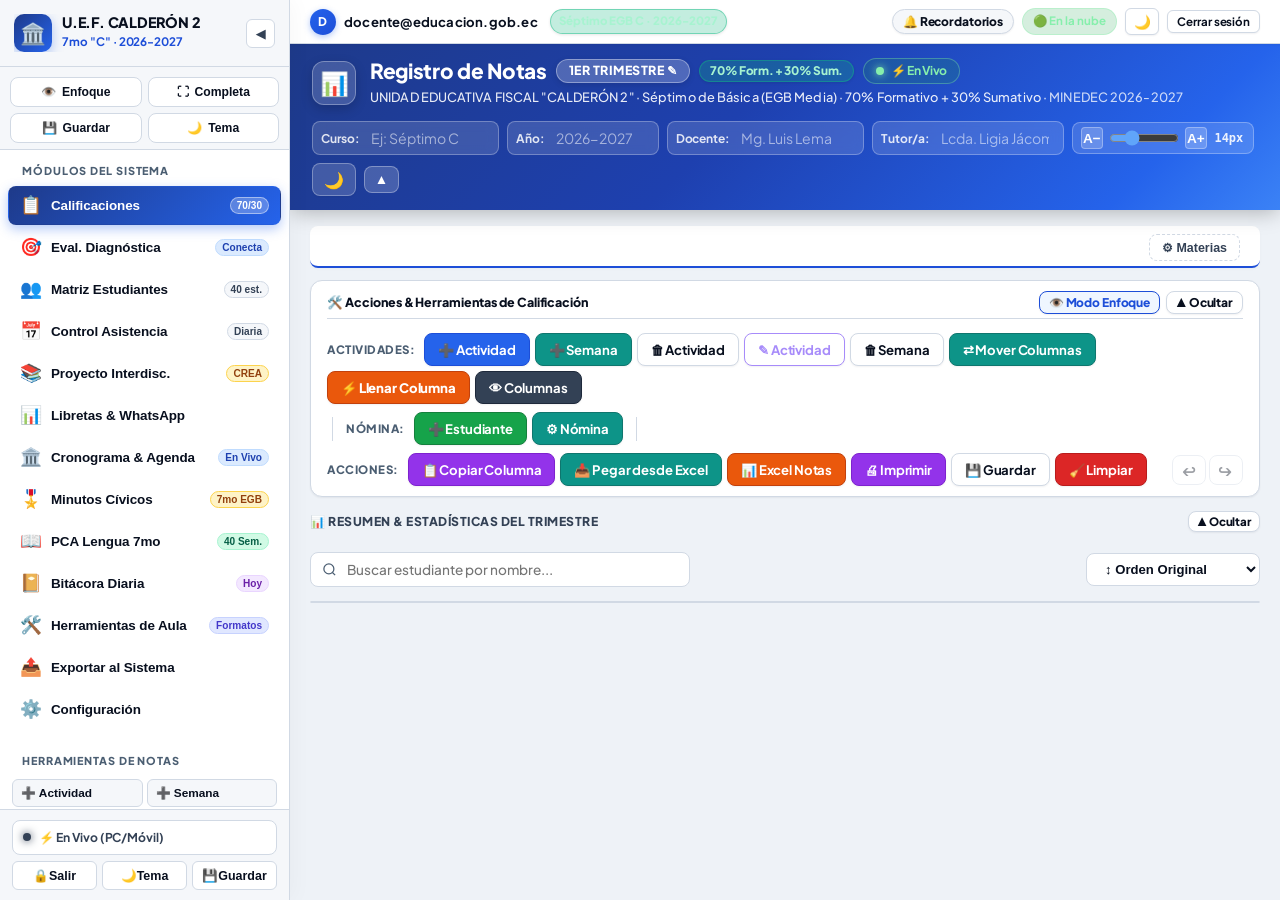
==== index.html @ 74c6267e "PI: copiar y pegar columnas enteras de notas con 1 clic o desde Excel (v131)" ====
<!DOCTYPE html>
<html lang="es">
<head>
<meta charset="UTF-8">
<meta name="viewport" content="width=device-width, initial-scale=1.0, viewport-fit=cover">
<meta name="theme-color" content="#1e3a8a">
<meta name="apple-mobile-web-app-capable" content="yes">
<meta name="apple-mobile-web-app-status-bar-style" content="black-translucent">
<meta name="apple-mobile-web-app-title" content="Notas EGB">
<meta name="mobile-web-app-capable" content="yes">
<link rel="manifest" href="./manifest.json">
<link rel="apple-touch-icon" href="./icon.svg">
<title>Registro de Notas — EGB Media (Séptimo de Básica) · MINEDEC 2026-2027</title>

<!-- Google Fonts: Outfit, Montserrat, Inter, Plus Jakarta Sans & JetBrains Mono para máxima claridad y nitidez -->
<link rel="preconnect" href="https://fonts.googleapis.com">
<link rel="preconnect" href="https://fonts.gstatic.com" crossorigin>
<link href="https://fonts.googleapis.com/css2?family=Inter:wght@400;500;600;700;800;900&family=Montserrat:wght@500;600;700;800;900&family=Outfit:wght@400;500;600;700;800;900&family=Plus+Jakarta+Sans:ital,wght@0,400;0,500;0,600;0,700;0,800;1,400;1,600&display=swap" rel="stylesheet">

<!-- Firebase SDK Compat -->
<script src="https://www.gstatic.com/firebasejs/10.12.0/firebase-app-compat.js"></script>
<script src="https://www.gstatic.com/firebasejs/10.12.0/firebase-auth-compat.js"></script>
<script src="https://www.gstatic.com/firebasejs/10.12.0/firebase-firestore-compat.js"></script>

<!-- SheetJS / XLSX para Importación y Exportación de Archivos Excel (.xlsx) -->
<script src="https://cdn.jsdelivr.net/npm/xlsx@0.18.5/dist/xlsx.full.min.js"></script>

<style>
/* ══════════════════════════════════════════════════════
   DESIGN SYSTEM & CSS VARIABLES (ALTA DEFINICIÓN & CLARIDAD)
   ══════════════════════════════════════════════════════ */
:root {
  --font-main: 'Plus Jakarta Sans', 'Inter', -apple-system, BlinkMacSystemFont, 'Segoe UI', Roboto, sans-serif;
  --font-crono: 'Outfit', 'Montserrat', -apple-system, BlinkMacSystemFont, 'Segoe UI', Roboto, sans-serif;
  --font-mono: 'JetBrains Mono', 'SF Mono', Consolas, Menlo, monospace;
  --fs: 15px;
  --fs-sm: 13px;
  --fs-xs: 11.5px;
  --fs-h1: 1.3rem;

  /* Palette - Light (Ultra Nítido & Alto Contraste) */
  --bg-app: #eef2f7;
  --bg-card: #ffffff;
  --bg-card-subtle: #f5f7fa;
  --bg-header: linear-gradient(135deg, #1e3a8a 0%, #1e40af 45%, #2563eb 85%, #3b82f6 100%);
  --bg-toolbar: #ffffff;
  --border-color: #d1d9e4;
  --border-subtle: #e8edf4;
  --border-focus: #2563eb;
  --text-main: #080f1e;
  --text-muted: #334155;
  --text-light: #4b5e72;
  
  /* Primary & Accents */
  --primary: #1d4ed8;
  --primary-hover: #1e40af;
  --primary-light: #eff6ff;
  --primary-glow: rgba(29, 78, 216, 0.22);

  --success: #15803d;
  --success-bg: #dcfce7;
  --success-border: #86efac;

  --danger: #b91c1c;
  --danger-bg: #fee2e2;
  --danger-border: #fca5a5;

  --warning: #b45309;
  --warning-bg: #fef3c7;
  --warning-border: #fcd34d;

  --info: #0369a1;
  --info-bg: #e0f2fe;

  --purple: #7c3aed;
  --purple-bg: #f3e8ff;

  --shadow-xs: 0 1px 2px 0 rgba(15, 23, 42, 0.06);
  --shadow-sm: 0 1px 3px 0 rgba(15, 23, 42, 0.10), 0 1px 2px -1px rgba(15, 23, 42, 0.07);
  --shadow-md: 0 4px 8px -1px rgba(15, 23, 42, 0.11), 0 2px 4px -2px rgba(15, 23, 42, 0.07);
  --shadow-lg: 0 10px 18px -3px rgba(15, 23, 42, 0.12), 0 4px 6px -4px rgba(15, 23, 42, 0.06);
  --shadow-xl: 0 20px 25px -5px rgba(15, 23, 42, 0.14), 0 8px 10px -6px rgba(15, 23, 42, 0.06);
  
  --radius-xs: 4px;
  --radius-sm: 8px;
  --radius-md: 12px;
  --radius-lg: 16px;
  --radius-full: 9999px;
}

/* ══ MODO OSCURO (PROFUNDO, ELEGANTE & ALTO CONTRASTE) ══ */
body.dark {
  --bg-app: #060b12;
  --bg-card: #0c1525;
  --bg-card-subtle: #111d30;
  --bg-header: linear-gradient(135deg, #050a14 0%, #0a1428 45%, #122048 100%);
  --bg-toolbar: #0c1525;
  --border-color: #1e2d45;
  --border-subtle: #162038;
  --border-focus: #60a5fa;
  --text-main: #f1f5f9;        /* blanco cálido para máximo contraste */
  --text-muted: #b0bfcf;       /* antes #94a3b8 — más claro y legible */
  --text-light: #8097ad;       /* antes #64748b — más visible en dark */

  --primary-light: rgba(37, 99, 235, 0.22);
  --success-bg: rgba(22, 163, 74, 0.22);
  --danger-bg: rgba(220, 38, 38, 0.22);
  --warning-bg: rgba(217, 119, 6, 0.22);
  --info-bg: rgba(2, 132, 199, 0.22);
  --purple-bg: rgba(147, 51, 234, 0.22);
}

/* ══════════════════════════════════════════════════════
   ESTILOS CRONOGRAMA INSTITUCIONAL (LETRAS GRANDES & LEGIBLES)
   ══════════════════════════════════════════════════════ */
.inst-crono-table {
  font-family: var(--font-crono) !important;
  width: 100% !important;
  border-collapse: collapse !important;
  table-layout: fixed !important;
}
.inst-crono-table th {
  font-family: var(--font-crono) !important;
  font-size: 1.05rem !important;
  font-weight: 900 !important;
  letter-spacing: 0.5px !important;
  white-space: nowrap !important;
  overflow: hidden !important;
  text-overflow: ellipsis !important;
}
.inst-crono-table td {
  font-family: var(--font-crono) !important;
  vertical-align: middle !important;
  box-sizing: border-box !important;
}
.crono-td-mes {
  font-family: var(--font-crono) !important;
  font-size: 1.22rem !important;
  font-weight: 900 !important;
  color: #065f46 !important;
  letter-spacing: 0.5px !important;
  white-space: nowrap !important;
}
.crono-td-fecha {
  font-family: var(--font-crono) !important;
  font-size: 1.25rem !important;
  font-weight: 900 !important;
  color: #0f172a !important;
  font-feature-settings: "tnum" 1 !important;
  letter-spacing: 0.2px !important;
  white-space: normal !important;
  line-height: 1.35 !important;
  word-break: normal !important;
}
.crono-td-act {
  font-family: var(--font-crono) !important;
  font-size: 1.15rem !important;
  font-weight: 700 !important;
  line-height: 1.55 !important;
  color: #0f172a !important;
  white-space: normal !important;
  word-wrap: break-word !important;
  overflow-wrap: break-word !important;
  word-break: normal !important;
}
.crono-td-act.act-title {
  font-size: 1.28rem !important;
  font-weight: 900 !important;
  color: #0f172a !important;
  letter-spacing: 0.3px !important;
  line-height: 1.45 !important;
  white-space: normal !important;
}
.crono-td-act.act-today {
  font-size: 1.24rem !important;
  font-weight: 900 !important;
  color: #064e3b !important;
  line-height: 1.5 !important;
  white-space: normal !important;
}
.crono-badge-timing {
  font-family: var(--font-crono) !important;
  font-size: 0.88rem !important;
  font-weight: 900 !important;
  padding: 5px 12px !important;
  letter-spacing: 0.2px !important;
  white-space: normal !important;
  display: inline-flex !important;
  align-items: center !important;
  text-align: center !important;
  line-height: 1.25 !important;
}




/* ══════════════════════════════════════════════════════
   ESTILOS CRONOGRAMA DE MOMENTOS CÍVICOS (CALDERÓN 2)
   ══════════════════════════════════════════════════════ */
.civico-highlight-7mo {
  background: linear-gradient(90deg, rgba(245, 158, 11, 0.12) 0%, rgba(245, 158, 11, 0.02) 100%) !important;
  border-left: 5px solid #d97706 !important;
}
.civico-tag-7mo {
  background: linear-gradient(135deg, #f59e0b, #d97706);
  color: #ffffff !important;
  font-weight: 900;
  font-size: 0.76rem;
  padding: 3px 9px;
  border-radius: 6px;
  display: inline-flex;
  align-items: center;
  gap: 5px;
  box-shadow: 0 2px 5px rgba(217,119,6,0.28);
  letter-spacing: 0.2px;
}
.civico-tag-escuela {
  background: #e0f2fe;
  color: #0369a1 !important;
  font-weight: 800;
  font-size: 0.75rem;
  padding: 3px 8px;
  border-radius: 6px;
  border: 1px solid #bae6fd;
}
.civico-tag-colegio {
  background: #f1f5f9;
  color: #475569 !important;
  font-weight: 700;
  font-size: 0.75rem;
  padding: 3px 8px;
  border-radius: 6px;
  border: 1px solid #e2e8f0;
}
.civico-tag-valor {
  background: #ecfdf5;
  color: #047857 !important;
  font-weight: 800;
  font-size: 0.72rem;
  padding: 2px 8px;
  border-radius: 99px;
  border: 1px solid #a7f3d0;
  display: inline-flex;
  align-items: center;
  gap: 4px;
}
.civico-filter-btn {
  padding: 6px 13px;
  font-size: 0.78rem;
  font-weight: 800;
  border-radius: 8px;
  border: 1.5px solid var(--border-color);
  background: var(--bg-card);
  color: var(--text-main);
  cursor: pointer;
  transition: all 0.15s ease;
  white-space: nowrap;
}
.civico-filter-btn:hover {
  border-color: var(--primary);
  color: var(--primary);
}
.civico-filter-btn.active {
  background: var(--primary) !important;
  color: #ffffff !important;
  border-color: var(--primary) !important;
  box-shadow: 0 2px 6px rgba(37,99,235,0.3);
}
.civico-filter-btn.active-7mo {
  background: linear-gradient(135deg, #f59e0b, #d97706) !important;
  color: #ffffff !important;
  border-color: #d97706 !important;
  box-shadow: 0 2px 6px rgba(217,119,6,0.35);
}
.civico-stat-card {
  background: var(--bg-card);
  border: 1.5px solid var(--border-color);
  border-radius: var(--radius-md);
  padding: 14px 16px;
  box-shadow: var(--shadow-sm);
  display: flex;
  align-items: center;
  gap: 12px;
  transition: transform 0.2s ease, box-shadow 0.2s ease;
}
.civico-stat-card:hover {
  transform: translateY(-2px);
  box-shadow: var(--shadow-md);
}

/* ══════════════════════════════════════════════════════
   GLOBAL RESETS & TIPOGRAFÍA DE ALTA DEFINICIÓN
   ══════════════════════════════════════════════════════ */
* { box-sizing: border-box; margin: 0; padding: 0; }
body {
  font-family: var(--font-main);
  background: var(--bg-app);
  color: var(--text-main);
  font-size: var(--fs);
  line-height: 1.6;
  letter-spacing: -0.003em;
  transition: background-color .25s ease, color .25s ease;
  overflow-x: hidden;
  -webkit-font-smoothing: antialiased;
  -moz-osx-font-smoothing: grayscale;
  text-rendering: optimizeLegibility;
  font-weight: 500;             /* peso base ligeramente más grueso */
}

table {
  font-size: var(--fs) !important;
  font-variant-numeric: tabular-nums;
}
input.gi {
  font-family: var(--font-mono);
  font-size: var(--fs) !important;
  font-variant-numeric: tabular-nums;
  font-weight: 700;
}
th, td {
  font-size: var(--fs) !important;
}
/* ── SCROLLBARS PULIDAS ── */
::-webkit-scrollbar { width: 9px; height: 9px; }
::-webkit-scrollbar-track { background: rgba(0, 0, 0, 0.03); }
::-webkit-scrollbar-thumb { background: #cbd5e1; border-radius: 6px; border: 2px solid transparent; background-clip: content-box; }
::-webkit-scrollbar-thumb:hover { background: #94a3b8; background-clip: content-box; }
body.dark ::-webkit-scrollbar-thumb { background: #334155; background-clip: content-box; }
body.dark ::-webkit-scrollbar-thumb:hover { background: #475569; background-clip: content-box; }

/* ══════════════════════════════════════════════════════
   USER BAR (AUTH & CLOUD SYNC)
   ══════════════════════════════════════════════════════ */
#userBar {
  background: #090d16;
  color: #f8fafc;
  padding: 7px 22px;
  font-size: 0.82rem;
  display: none;
  align-items: center;
  justify-content: space-between;
  border-bottom: 1px solid rgba(255,255,255,0.08);
}
.user-pill { display: inline-flex; align-items: center; gap: 9px; font-weight: 600; letter-spacing: 0.2px; }
.user-avatar-badge {
  width: 24px; height: 24px; border-radius: 50%; background: linear-gradient(135deg, #2563eb, #3b82f6); color: #fff;
  display: flex; align-items: center; justify-content: center; font-weight: 800; font-size: 0.75rem;
  box-shadow: 0 1px 3px rgba(0,0,0,0.3);
}
.sync-badge {
  display: inline-flex; align-items: center; gap: 7px; padding: 4px 12px;
  border-radius: var(--radius-full); font-size: 0.76rem; font-weight: 700;
  background: rgba(255,255,255,0.08); border: 1px solid rgba(255,255,255,0.12);
  transition: all .2s ease; cursor: pointer; user-select: none;
}
.sync-badge:hover { transform: translateY(-1px); filter: brightness(1.1); }
.sync-badge:active { transform: scale(0.96); }
.sync-badge.online { color: #86efac; border-color: rgba(134,239,172,0.35); background: rgba(22,163,74,0.18); }
.sync-badge.offline { color: #fde047; border-color: rgba(253,224,71,0.35); background: rgba(202,138,4,0.18); }
.sync-badge.syncing { color: #93c5fd; border-color: rgba(147,197,253,0.35); background: rgba(37,99,235,0.18); }
.sync-dot {
  width: 8px; height: 8px; border-radius: 50%; background: currentColor;
  display: inline-block; box-shadow: 0 0 8px currentColor;
}
.pulse-sync { animation: pulseSyncGlow 0.8s ease-in-out; }
@keyframes pulseSyncGlow {
  0% { transform: scale(1); box-shadow: 0 0 0 0 rgba(74, 222, 128, 0.7); }
  50% { transform: scale(1.08); box-shadow: 0 0 0 8px rgba(74, 222, 128, 0); }
  100% { transform: scale(1); box-shadow: 0 0 0 0 rgba(74, 222, 128, 0); }
}

/* ══════════════════════════════════════════════════════
   HEADER (BANNER MODERNO & CRISTALINO)
   ══════════════════════════════════════════════════════ */
header {
  background: var(--bg-header);
  color: #ffffff;
  padding: 14px 22px;
  display: flex;
  align-items: center;
  justify-content: space-between;
  flex-wrap: wrap;
  gap: 14px;
  box-shadow: 0 4px 20px -2px rgba(0, 0, 0, 0.28);
  position: relative;
  z-index: 10;
}
.hdr-brand { display: flex; align-items: center; gap: 14px; }
.hdr-logo {
  width: 44px; height: 44px; background: rgba(255, 255, 255, 0.16);
  backdrop-filter: blur(10px); -webkit-backdrop-filter: blur(10px);
  border: 1px solid rgba(255, 255, 255, 0.3);
  border-radius: var(--radius-md); display: flex; align-items: center; justify-content: center;
  font-size: 1.45rem; box-shadow: 0 4px 12px rgba(0,0,0,0.18);
  transition: transform .2s ease;
}
.hdr-logo:hover { transform: scale(1.05); }
.hdr-title-area h1 {
  font-size: var(--fs-h1); font-weight: 800; letter-spacing: -0.015em;
  display: flex; align-items: center; gap: 9px; flex-wrap: wrap; line-height: 1.25;
}
.hdr-period-tag {
  background: rgba(255, 255, 255, 0.22); border: 1px solid rgba(255, 255, 255, 0.35);
  padding: 3px 12px; border-radius: var(--radius-full); font-size: 0.78rem; font-weight: 800;
  text-transform: uppercase; letter-spacing: 0.5px; cursor: pointer; transition: all .15s ease;
  box-shadow: 0 2px 6px rgba(0,0,0,0.12);
}
.hdr-period-tag:hover { background: rgba(255, 255, 255, 0.35); transform: translateY(-1px); box-shadow: 0 4px 10px rgba(0,0,0,0.2); }
.hdr-sub { font-size: 0.8rem; opacity: 0.9; margin-top: 3px; font-weight: 500; letter-spacing: 0.1px; }

.normative-pill {
  background: rgba(16, 185, 129, 0.25); border: 1px solid rgba(16, 185, 129, 0.45);
  color: #a7f3d0; font-size: 0.74rem; font-weight: 800; padding: 3px 10px; border-radius: var(--radius-full);
  display: inline-flex; align-items: center; gap: 5px; box-shadow: 0 1px 3px rgba(0,0,0,0.1);
}

.hi { display: flex; gap: 8px; flex-wrap: wrap; align-items: center; }
.hi-input-group {
  display: flex; background: rgba(255, 255, 255, 0.14);
  border: 1px solid rgba(255, 255, 255, 0.28); border-radius: var(--radius-sm);
  padding: 3px 8px; align-items: center; backdrop-filter: blur(6px); -webkit-backdrop-filter: blur(6px);
  transition: all .2s ease;
}
.hi-input-group:focus-within {
  background: rgba(255, 255, 255, 0.25);
  border-color: rgba(255, 255, 255, 0.7);
  box-shadow: 0 0 0 3px rgba(255, 255, 255, 0.25);
}
.hi-input-group span { font-size: 0.75rem; font-weight: 700; opacity: 0.85; padding-right: 5px; }
.hi input[type="text"] {
  background: transparent; border: none; color: #fff; padding: 4px 6px;
  font-size: 0.88rem; font-weight: 600; outline: none; font-family: var(--font-main);
}
.hi input[type="text"]::placeholder { color: rgba(255, 255, 255, 0.55); font-weight: 400; }
#infoGrado { width: 125px; }
#infoAnio  { width: 100px; }

.badge-saved {
  font-size: 0.78rem; font-weight: 800; color: #86efac; background: rgba(0, 0, 0, 0.3);
  padding: 5px 12px; border-radius: var(--radius-full); display: none; align-items: center;
  gap: 5px; border: 1px solid rgba(134,239,172,0.35); animation: fadeIn .2s ease;
}
.badge-saved.on { display: inline-flex; }

/* ── CONTROLADOR DE TAMAÑO DE LETRA MEJORADO ── */
.font-controller {
  display: flex; align-items: center; gap: 6px; background: rgba(255, 255, 255, 0.14);
  border: 1px solid rgba(255, 255, 255, 0.28); border-radius: var(--radius-sm); padding: 4px 8px;
  backdrop-filter: blur(6px); -webkit-backdrop-filter: blur(6px);
}
.font-zoom-btn {
  background: rgba(255,255,255,0.2); border: 1px solid rgba(255,255,255,0.3);
  color: #fff; border-radius: 4px; width: 22px; height: 22px; font-weight: 800;
  font-size: 0.85rem; cursor: pointer; display: flex; align-items: center; justify-content: center;
  transition: all .15s ease;
}
.font-zoom-btn:hover { background: rgba(255,255,255,0.35); transform: scale(1.1); }
.font-zoom-btn:active { transform: scale(0.95); }

/* ── ESTILOS DE COLAPSO Y EXPANSIÓN DE SECCIONES ── */
header#mainAppHeader {
  transition: all .2s ease;
}
header#mainAppHeader.is-collapsed {
  padding: 6px 16px;
  min-height: unset;
  box-shadow: 0 1px 4px rgba(0,0,0,0.12);
}
header#mainAppHeader.is-collapsed .hdr-sub,
header#mainAppHeader.is-collapsed .hi-input-group,
header#mainAppHeader.is-collapsed .font-controller,
header#mainAppHeader.is-collapsed .badge-saved {
  display: none !important;
}
header#mainAppHeader.is-collapsed .hdr-logo {
  font-size: 1.15rem;
  width: 28px;
  height: 28px;
}
header#mainAppHeader.is-collapsed h1 {
  font-size: 1rem;
  margin: 0;
}

.btn-hdr-toggle {
  background: rgba(255,255,255,0.18);
  border: 1px solid rgba(255,255,255,0.32);
  color: #fff;
  border-radius: var(--radius-sm);
  padding: 5px 10px;
  font-size: 0.85rem;
  font-weight: 800;
  cursor: pointer;
  display: inline-flex;
  align-items: center;
  gap: 4px;
  transition: all .15s ease;
}
.btn-hdr-toggle:hover {
  background: rgba(255,255,255,0.32);
  transform: scale(1.05);
}

.module-toolbar {
  transition: all .2s ease;
}
.module-toolbar.is-collapsed {
  padding: 6px 14px;
  margin-bottom: 8px;
}
.module-toolbar.is-collapsed .module-toolbar-body {
  display: none !important;
}

#statsSection {
  transition: all .2s ease;
}
#statsSection.is-collapsed .stats-grid {
  display: none !important;
}
#statsSection.is-collapsed .stats-collapsed-summary {
  display: flex !important;
}
.stats-collapsed-summary {
  display: none;
  align-items: center;
  justify-content: space-between;
  background: var(--bg-card);
  border: 1px solid var(--border-color);
  border-radius: var(--radius-sm);
  padding: 6px 14px;
  font-size: 0.82rem;
  font-weight: 700;
  color: var(--text-main);
  box-shadow: var(--shadow-xs);
}

/* Semanas colapsadas en la tabla */
th.wh.is-week-collapsed {
  min-width: 76px !important;
  max-width: 92px !important;
  overflow: hidden !important;
  text-overflow: ellipsis !important;
  white-space: nowrap !important;
  padding: 5px 3px !important;
  opacity: 0.96;
}
th.sh.is-week-collapsed {
  min-width: 76px !important;
  max-width: 92px !important;
  overflow: hidden !important;
  padding: 4px 4px !important;
}

/* ══════════════════════════════════════════════════════
   TOOLBAR (BARRA DE HERRAMIENTAS MODERNA & ELEVADA)
   ══════════════════════════════════════════════════════ */
.toolbar {
  background: var(--bg-toolbar); padding: 9px 20px; display: flex; gap: 6px;
  flex-wrap: wrap; align-items: center; border-bottom: 1px solid var(--border-color);
  box-shadow: var(--shadow-sm); position: relative; z-index: 9;
}
.btn {
  padding: 7px 13px; border: 1px solid transparent; border-radius: var(--radius-sm);
  cursor: pointer; font-size: 0.82rem; font-weight: 700; font-family: var(--font-main);
  display: inline-flex; align-items: center; gap: 6px; transition: all .15s cubic-bezier(0.4, 0, 0.2, 1);
  user-select: none; box-shadow: var(--shadow-xs); white-space: nowrap; letter-spacing: -0.01em;
}
.btn:hover { transform: translateY(-1.5px); box-shadow: var(--shadow-md); filter: brightness(1.05); }
.btn:active { transform: translateY(0) scale(0.98); }
.btn:disabled { opacity: 0.4; cursor: not-allowed; transform: none !important; box-shadow: none !important; }

/* Colores de Botones Modernos */
.btn-primary   { background: #2563eb; color: #fff; border-color: #1d4ed8; }
.btn-success   { background: #16a34a; color: #fff; border-color: #15803d; }
.btn-warning   { background: #ea580c; color: #fff; border-color: #c2410c; }
.btn-purple    { background: #9333ea; color: #fff; border-color: #7e22ce; }
.btn-danger    { background: #dc2626; color: #fff; border-color: #b91c1c; }
.btn-teal      { background: #0d9488; color: #fff; border-color: #0f766e; }
.btn-dark      { background: #334155; color: #fff; border-color: #1e293b; }
.btn-outline   { background: var(--bg-card); color: var(--text-main); border-color: var(--border-color); }
.btn-outline:hover { background: var(--bg-card-subtle); border-color: #cbd5e1; }
.btn-magic {
  background: linear-gradient(135deg, #4f46e5 0%, #7c3aed 50%, #db2777 100%);
  color: #fff; font-weight: 800; border: 1px solid rgba(255,255,255,0.25);
  box-shadow: 0 3px 12px rgba(124, 58, 237, 0.4);
}
.btn-magic:hover { box-shadow: 0 5px 16px rgba(124, 58, 237, 0.55); }
.toolbar-sep { width: 1px; height: 24px; background: var(--border-color); margin: 0 5px; }

/* ══════════════════════════════════════════════════════
   PESTAÑAS DE MATERIAS (SUBJECT TABS MODERNAS)
   ══════════════════════════════════════════════════════ */
.tabs-container {
  background: var(--bg-card); padding: 8px 20px 0; display: flex;
  align-items: center; justify-content: space-between; border-bottom: 2px solid var(--primary);
  box-shadow: 0 1px 3px rgba(0,0,0,0.03); gap: 10px;
}
.tabs-scroll { display: flex; gap: 5px; overflow-x: auto; scrollbar-width: none; flex: 1; padding-bottom: 2px; }
.tabs-scroll::-webkit-scrollbar { display: none; }

.tab {
  padding: 9px 16px; cursor: pointer; font-size: 0.86rem; font-weight: 700;
  border-radius: var(--radius-sm) var(--radius-sm) 0 0; white-space: nowrap;
  color: var(--text-muted); border: 1px solid transparent; border-bottom: none;
  background: transparent; transition: all .15s ease; display: flex; align-items: center; gap: 8px;
}
.tab:hover { background: var(--primary-light); color: var(--primary); font-weight: 800; }
.tab.active {
  background: var(--primary); color: #ffffff; border-color: var(--primary);
  box-shadow: 0 -2px 10px rgba(37, 99, 235, 0.28); font-weight: 800;
  text-shadow: 0 1px 2px rgba(0,0,0,0.2);
}
.tab-tag {
  font-size: 0.7rem; padding: 2px 7px; border-radius: var(--radius-full); font-weight: 900;
  letter-spacing: 0.4px; text-transform: uppercase;
}
.tab.active .tab-tag { background: rgba(255,255,255,0.28); color: #fff; }
.tab:not(.active) .tab-tag-qual { background: #fef3c7; color: #92400e; border: 1px solid #f59e0b; font-weight: 900; }
.tab:not(.active) .tab-tag-quant { background: #dbeafe; color: #1e3a8a; border: 1px solid #93c5fd; font-weight: 900; }

.tab-action-btn {
  background: transparent; border: 1px dashed var(--border-color); color: var(--text-muted);
  border-radius: var(--radius-sm); padding: 5px 12px; font-size: 0.78rem; font-weight: 700;
  cursor: pointer; display: inline-flex; align-items: center; gap: 5px; margin-bottom: 5px;
  transition: all .15s ease;
}
.tab-action-btn:hover { border-color: var(--primary); color: var(--primary); background: var(--primary-light); }

/* ══════════════════════════════════════════════════════
   BARRA DE VISTAS (SEGMENTED VIEW BAR)
   ══════════════════════════════════════════════════════ */
.view-bar {
  background: var(--bg-card); padding: 6px 20px; display: flex; gap: 6px;
  border-bottom: 1px solid var(--border-color); align-items: center;
}
.view-btn {
  padding: 8px 18px; border: none; background: transparent; color: var(--text-muted);
  font-weight: 700; font-size: 0.86rem; cursor: pointer; border-radius: var(--radius-sm);
  display: inline-flex; align-items: center; gap: 7px; transition: all .15s ease;
}
.view-btn:hover { background: var(--bg-card-subtle); color: var(--text-main); font-weight: 800; }
.view-btn.active {
  background: var(--primary-light); color: #1e3a8a; font-weight: 900;
  box-shadow: inset 0 0 0 1.5px rgba(29, 78, 216, 0.35);
}

.content {
  padding: 16px 20px;
  width: 100%;
  max-width: 100%;
  min-width: 0;
  box-sizing: border-box;
}

/* ── TARJETAS DE ESTADÍSTICAS (KPI CARDS PULIDAS) ── */
.stats-grid {
  display: grid; grid-template-columns: repeat(auto-fit, minmax(145px, 1fr));
  gap: 12px; margin-bottom: 14px;
}
.stat-card {
  background: var(--bg-card); border: 1px solid var(--border-color);
  border-radius: var(--radius-md); padding: 12px 16px; display: flex; flex-direction: column;
  box-shadow: var(--shadow-sm); transition: transform .15s ease, box-shadow .15s ease;
  position: relative; overflow: hidden;
}
.stat-card:hover { transform: translateY(-2px); box-shadow: var(--shadow-md); }
.stat-card::before { content: ''; position: absolute; top: 0; left: 0; right: 0; height: 3.5px; background: var(--card-accent, #3b82f6); }
.stat-label {
  font-size: 0.77rem; font-weight: 800; color: var(--text-muted); text-transform: uppercase;
  letter-spacing: 0.7px; margin-bottom: 5px; display: flex; align-items: center; justify-content: space-between;
}
.stat-value { font-size: 1.5rem; font-weight: 900; color: var(--text-main); font-family: var(--font-mono); }
.stat-sub { font-size: 0.72rem; color: var(--text-light); margin-top: 3px; font-weight: 600; }
.stat-card-title { font-size: 0.77rem; font-weight: 800; color: var(--text-muted); text-transform: uppercase; letter-spacing: 0.7px; margin-bottom: 5px; }
.stat-card-val   { font-family: var(--font-mono); font-size: 1.45rem; font-weight: 900; color: var(--card-text, var(--text-main)); line-height: 1.15; }
.stat-card-sub   { font-size: 0.76rem; color: var(--text-muted); margin-top: 3px; font-weight: 600; }

/* ── BARRA DE BÚSQUEDA Y FILTROS ── */
.filter-bar {
  display: flex; gap: 10px; margin-bottom: 14px; align-items: center;
  flex-wrap: wrap; justify-content: space-between;
}
.search-wrapper { position: relative; display: flex; align-items: center; flex: 1; max-width: 380px; }
.search-wrapper svg { position: absolute; left: 12px; color: var(--text-light); pointer-events: none; }
.search-input {
  width: 100%; padding: 8px 14px 8px 36px; background: var(--bg-card);
  border: 1px solid var(--border-color); border-radius: var(--radius-sm); font-size: 0.85rem;
  color: var(--text-main); outline: none; font-family: var(--font-main); font-weight: 500;
  transition: all .15s ease;
}
.search-input:focus { border-color: var(--primary); box-shadow: 0 0 0 3px var(--primary-glow); }
.sort-select {
  padding: 7px 14px; background: var(--bg-card); border: 1px solid var(--border-color);
  border-radius: var(--radius-sm); font-size: 0.82rem; font-weight: 600; color: var(--text-main);
  outline: none; cursor: pointer; transition: all .15s ease;
}
.sort-select:focus { border-color: var(--primary); box-shadow: 0 0 0 3px var(--primary-glow); }

/* ══════════════════════════════════════════════════════
   TABLA DE CALIFICACIONES & PONDERACIONES MINISTERILES
   ══════════════════════════════════════════════════════ */
.tw {
  overflow: auto; border-radius: var(--radius-md); box-shadow: var(--shadow-md);
  border: 1px solid var(--border-color); background: var(--bg-card);
  max-height: calc(100vh - 250px); position: relative;
}
table { border-collapse: separate; border-spacing: 0; background: var(--bg-card); font-size: var(--fs); white-space: nowrap; width: 100%; }

/* Cabeceras de Tabla */
th {
  background: #1e3a8a; color: #ffffff; padding: 8px 7px; text-align: center;
  position: sticky; top: 0; z-index: 3; border-right: 1px solid rgba(255,255,255,0.18);
  border-bottom: 1px solid rgba(255,255,255,0.18); user-select: none; font-weight: 800;
  letter-spacing: 0.01em; font-size: 0.88rem;
  text-shadow: 0 1px 2px rgba(0,0,0,0.35);   /* sombra para máxima nitidez */
}
th.wh { position: sticky; top: 0; z-index: 5; cursor: pointer; transition: filter .15s ease; user-select: none; font-size: 0.9rem; }
th.wh:hover { filter: brightness(1.12); }
th.sh { font-size: 0.78rem; cursor: pointer; position: sticky; top: 30px; z-index: 4; font-weight: 700; padding: 5px 6px; user-select: none; }
th.sh:hover { filter: brightness(1.1); }

/* Drag & Drop & Move Columns */
th.sh[draggable="true"], th.wh[draggable="true"] { cursor: grab; }
th.sh[draggable="true"]:active, th.wh[draggable="true"]:active { cursor: grabbing; }
th.col-dragging, th.week-dragging { opacity: 0.45 !important; transform: scale(0.98); }
th.drag-over-left { border-left: 4px solid #60a5fa !important; box-shadow: -3px 0 8px rgba(96, 165, 250, 0.6) !important; }
th.drag-over-right { border-right: 4px solid #60a5fa !important; box-shadow: 3px 0 8px rgba(96, 165, 250, 0.6) !important; }
th.drag-over-week { box-shadow: inset 0 0 0 3px #60a5fa !important; filter: brightness(1.2) !important; }

.col-move-btn {
  background: rgba(0,0,0,0.45); color: #ffffff; border: none; border-radius: 3px;
  padding: 1px 5px; font-size: 0.68rem; font-weight: bold; cursor: pointer;
  display: inline-flex; align-items: center; justify-content: center;
  opacity: 0.8; transition: all .15s ease; line-height: 1;
}
.col-move-btn:hover { opacity: 1; background: #2563eb; transform: scale(1.15); }

.week-move-btn {
  background: rgba(255,255,255,0.25); color: #ffffff; border: none; border-radius: 4px;
  padding: 2px 7px; font-size: 0.78rem; font-weight: 800; cursor: pointer;
  display: inline-flex; align-items: center; justify-content: center;
  transition: all .15s ease; line-height: 1;
}
.week-move-btn:hover { background: rgba(255,255,255,0.45); transform: scale(1.15); }

.col-del-btn {
  position: absolute; top: -2px; right: -2px; background: rgba(0,0,0,0.45); color: #ffffff;
  border: none; border-radius: 50%; width: 16px; height: 16px; font-size: 0.6rem;
  cursor: pointer; display: flex; align-items: center; justify-content: center;
  opacity: 0.7; transition: opacity .15s ease, transform .15s ease, background .15s ease; z-index: 10;
}
.col-del-btn:hover { opacity: 1; transform: scale(1.2); background: #dc2626; }

/* Columnas Fijas a la Izquierda (# y Nombres) */
th.fxl { position: sticky; left: 0; z-index: 6; background: #1e3a8a; }
th.fxn { position: sticky; left: 34px; z-index: 6; background: #1e3a8a; box-shadow: 3px 0 8px rgba(0,0,0,0.18); }

/* Cabeceras de Resumen Ministerial */
th.th-form { background: #0284c7; position: sticky; top: 0; z-index: 4; }
th.th-sum  { background: #7c3aed; position: sticky; top: 0; z-index: 4; }
th.th-trim { background: #059669; position: sticky; top: 0; z-index: 4; }

/* Celdas del Cuerpo */
td {
  border-right: 1px solid var(--border-color); border-bottom: 1px solid var(--border-color);
  padding: 4px 5px; text-align: center; vertical-align: middle; background: var(--bg-card);
  transition: background-color .15s ease;
}
td.ic {
  width: 34px; min-width: 34px; color: var(--text-muted); font-size: 0.82rem; font-weight: 800;
  position: sticky; left: 0; background: var(--bg-card) !important; z-index: 6; border-right: 1px solid var(--border-color);
  font-family: var(--font-mono);
}
td.nc {
  text-align: left; padding-left: 12px; min-width: 180px; font-weight: 700;
  color: var(--text-main); position: sticky; left: 34px; background: var(--bg-card) !important; z-index: 6;
  cursor: pointer; overflow: hidden; text-overflow: ellipsis; box-shadow: 4px 0 8px rgba(0,0,0,0.08);
  font-size: var(--fs); letter-spacing: 0.01em;
}
td.nc:hover { background: var(--primary-light) !important; color: var(--primary); }

/* ══ MATRIZ DE ESTUDIANTES: COLUMNAS FIJAS ULTRA-OPACAS Y SIN TRANSPARENCIAS ══ */
#stMatrixTable th.fxl,
#stMatrixTable td.ic {
  position: sticky !important;
  left: 0 !important;
  width: 36px !important;
  min-width: 36px !important;
  max-width: 36px !important;
  z-index: 8 !important;
  box-sizing: border-box !important;
}

#stMatrixTable th.fxn,
#stMatrixTable td.nc {
  position: sticky !important;
  left: 36px !important;
  z-index: 8 !important;
  box-sizing: border-box !important;
  box-shadow: 4px 0 10px rgba(0, 0, 0, 0.15) !important;
}

/* Encabezados Fijos Superiores de Matriz */
#stMatrixTable th.fxl,
#stMatrixTable th.fxn {
  top: 0 !important;
  z-index: 14 !important;
  background: #1e3a8a !important;
  color: #ffffff !important;
}

/* Celdas de Datos Fijas de Matriz: FONDO 100% SÓLIDO (CERO TRANSPARENCIA) */
#stMatrixTable tbody tr td.ic,
#stMatrixTable tbody tr td.nc {
  background-color: #ffffff !important;
  opacity: 1 !important;
}
#stMatrixTable tbody tr.row-parents-ok td.ic,
#stMatrixTable tbody tr.row-parents-ok td.nc {
  background-color: #ecfdf5 !important; /* Verde menta 100% sólido opaco */
}
#stMatrixTable tbody tr.row-parents-pending td.ic,
#stMatrixTable tbody tr.row-parents-pending td.nc {
  background-color: #fff1f2 !important; /* Rosado claro 100% sólido opaco */
}
#stMatrixTable tbody tr:hover td.ic,
#stMatrixTable tbody tr:hover td.nc {
  background-color: #e0f2fe !important; /* Azul claro 100% sólido opaco */
}

/* Modo oscuro de Matriz */
body.dark #stMatrixTable tbody tr td.ic,
body.dark #stMatrixTable tbody tr td.nc {
  background-color: #0f172a !important;
}
body.dark #stMatrixTable tbody tr.row-parents-ok td.ic,
body.dark #stMatrixTable tbody tr.row-parents-ok td.nc {
  background-color: #064e3b !important;
}
body.dark #stMatrixTable tbody tr.row-parents-pending td.ic,
body.dark #stMatrixTable tbody tr.row-parents-pending td.nc {
  background-color: #450a0a !important;
}

/* Modo de desplazamiento libre global (permite deslizar toda la tabla completa sin columnas pegajosas) */
.free-scroll th.fxl, .free-scroll td.ic,
.free-scroll th.fxn, .free-scroll td.nc,
#stMatrixContainer.free-scroll th.fxl, #stMatrixContainer.free-scroll td.ic,
#stMatrixContainer.free-scroll th.fxn, #stMatrixContainer.free-scroll td.nc {
  position: static !important;
  box-shadow: none !important;
  left: auto !important;
}

/* Botones Flotantes de Navegación Lateral */
.matrix-float-nav {
  position: absolute;
  top: 45%;
  transform: translateY(-50%);
  z-index: 12;
  width: 44px;
  height: 64px;
  background: #2563eb;
  color: #ffffff;
  border: 2px solid #ffffff;
  border-radius: 10px;
  font-size: 1.4rem;
  font-weight: 900;
  display: flex;
  align-items: center;
  justify-content: center;
  cursor: pointer;
  box-shadow: 0 4px 16px rgba(0,0,0,0.35);
  transition: all .2s ease;
  opacity: 0.88;
}
.matrix-float-nav:hover {
  opacity: 1;
  background: #1d4ed8;
  transform: translateY(-50%) scale(1.12);
  box-shadow: 0 6px 20px rgba(37,99,235,0.55);
}
.matrix-float-left {
  left: 6px;
}
.matrix-float-right {
  right: 6px;
}
body.dark .matrix-float-nav {
  border-color: #38bdf8;
}

/* Scrollbar Gruesa y Visible para Tablas */
.tw::-webkit-scrollbar {
  width: 14px;
  height: 14px;
}
.tw::-webkit-scrollbar-track {
  background: var(--bg-card-subtle);
  border-top: 1.5px solid var(--border-color);
  border-radius: 0 0 var(--radius-md) var(--radius-md);
}
.tw::-webkit-scrollbar-thumb {
  background: #3b82f6;
  border-radius: 8px;
  border: 2.5px solid var(--bg-card);
}
.tw::-webkit-scrollbar-thumb:hover {
  background: #1d4ed8;
}

/* Celdas de Resultados Ministeriales */
td.td-form { background: #e8f5fe !important; font-family: var(--font-mono); font-weight: 800; color: #0369a1; font-size: 0.9rem; }
td.td-sum  { background: #f5eeff !important; font-family: var(--font-mono); font-weight: 800; color: #6d28d9; font-size: 0.9rem; }
td.td-trim { background: #e8faf0 !important; font-family: var(--font-mono); font-weight: 900; color: #15803d; font-size: 0.95rem; letter-spacing: 0.01em; }
td.td-trim.glo { color: #b91c1c !important; background: #fce8e8 !important; }
body.dark td.td-form { background: rgba(3, 105, 161, 0.22) !important; color: #7dd3fc; }
body.dark td.td-sum  { background: rgba(109, 40, 217, 0.22) !important; color: #c084fc; }
body.dark td.td-trim { background: rgba(21, 128, 61, 0.22) !important; color: #4ade80; }
body.dark td.td-trim.glo { background: rgba(185, 28, 28, 0.22) !important; color: #f87171; }

/* Refuerzo Pedagógico */
td.td-rf { background: #ecfdf5 !important; border: 1.5px solid #22c55e !important; position: relative; }
td.td-rf input.gi { color: #15803d !important; font-weight: 900; }
td.td-rf::before { content: '📚'; position: absolute; top: 0; left: 1px; font-size: 0.55rem; }
th.th-rf { background: #15803d !important; font-size: 0.74rem; }

/* ══════════════════════════════════════════════════════
   MÓDULO DE ASISTENCIA (NOMBRES Y APELLIDOS COMPLETOS)
   ══════════════════════════════════════════════════════ */
.att-panel { padding: 18px 22px; }
.att-grid {
  display: grid;
  grid-template-columns: repeat(auto-fill, minmax(360px, 1fr));
  gap: 12px;
  margin-top: 14px;
}
.att-row {
  display: flex;
  align-items: center;
  justify-content: space-between;
  gap: 12px;
  background: var(--bg-card);
  border: 1px solid var(--border-color);
  border-radius: var(--radius-md);
  padding: 10px 14px;
  box-shadow: var(--shadow-xs);
  transition: all .15s ease;
}
.att-row:hover {
  transform: translateY(-1px);
  box-shadow: var(--shadow-md);
}
.att-student-info {
  display: flex;
  align-items: center;
  gap: 10px;
  flex: 1;
  min-width: 0;
}
.att-num {
  font-family: var(--font-mono);
  font-size: 0.8rem;
  font-weight: 800;
  color: var(--text-light);
  background: var(--bg-card-subtle);
  border: 1px solid var(--border-color);
  border-radius: 6px;
  width: 28px;
  height: 28px;
  display: flex;
  align-items: center;
  justify-content: center;
  flex-shrink: 0;
}
.att-name {
  font-weight: 800;
  font-size: 0.97rem;
  color: var(--text-main);
  line-height: 1.4;
  word-break: break-word;
  white-space: normal;
  letter-spacing: 0.01em;
}
.att-btn-group {
  display: flex;
  gap: 4px;
  flex-shrink: 0;
  background: var(--bg-card-subtle);
  padding: 3px;
  border-radius: var(--radius-sm);
  border: 1px solid var(--border-color);
}
.att-btn {
  padding: 6px 10px;
  border-radius: 6px;
  border: 1.5px solid transparent;
  font-weight: 800;
  font-size: 0.82rem;
  cursor: pointer;
  transition: all .12s ease;
  user-select: none;
  min-width: 32px;
  display: inline-flex;
  align-items: center;
  justify-content: center;
}
.att-btn.P { background: transparent; color: #16a34a; }
.att-btn.P.active { background: #dcfce7; color: #15803d; border-color: #86efac; box-shadow: 0 1px 3px rgba(22,163,74,0.3); font-weight: 900; }
.att-btn.F { background: transparent; color: #dc2626; }
.att-btn.F.active { background: #fee2e2; color: #b91c1c; border-color: #fca5a5; box-shadow: 0 1px 3px rgba(220,38,38,0.3); font-weight: 900; }
.att-btn.T { background: transparent; color: #d97706; }
.att-btn.T.active { background: #fef3c7; color: #b45309; border-color: #fcd34d; box-shadow: 0 1px 3px rgba(217,119,6,0.3); font-weight: 900; }
.att-btn.J { background: transparent; color: #2563eb; }
.att-btn.J.active { background: #eff6ff; color: #1d4ed8; border-color: #93c5fd; box-shadow: 0 1px 3px rgba(37,99,235,0.3); font-weight: 900; }

.att-absence-bar {
  background: var(--bg-card-subtle); border: 1px solid var(--border-color);
  border-radius: var(--radius-md); padding: 12px 16px; margin-bottom: 14px;
  display: flex; flex-direction: column; gap: 8px; box-shadow: var(--shadow-xs);
  transition: all .2s ease;
}
.abs-filter-btn {
  background: transparent; border: none; padding: 3px 11px; border-radius: 14px;
  font-size: 0.75rem; font-weight: 700; color: var(--text-muted); cursor: pointer;
  transition: all .12s ease; font-family: var(--font-main);
}
.abs-filter-btn:hover { color: var(--primary); background: var(--primary-light); }
.abs-filter-btn.active {
  background: var(--primary); color: #ffffff; font-weight: 800;
  box-shadow: 0 1px 3px rgba(37,99,235,0.3);
}
.att-absence-badge {
  font-size: 0.78rem; font-weight: 800; padding: 4px 12px; border-radius: 20px;
  background: var(--bg-card); color: var(--text-main); border: 1px solid var(--border-color);
  box-shadow: var(--shadow-xs); display: inline-flex; align-items: center; gap: 4px;
}
.att-absence-badge.warn { background: #fee2e2; color: #991b1b; border-color: #fca5a5; }
.att-absence-badge.justified { background: #eff6ff; color: #1e40af; border-color: #93c5fd; }
.att-absence-badge.tardy { background: #fef3c7; color: #92400e; border-color: #fde047; }

/* ══ REPORTE DE ASISTENCIA (SEMANAS / MESES / TRIMESTRE) ══ */
.att-report-wrap { overflow: auto; border-radius: var(--radius-md); border: 1px solid var(--border-color); box-shadow: var(--shadow-md); background: var(--bg-card); }
.att-report-table { border-collapse: collapse; white-space: nowrap; width: 100%; font-size: 0.78rem; }
.att-report-table th { background: #1e3a8a; color: #fff; padding: 5px 7px; font-weight: 800; text-align: center; border: 1px solid rgba(255,255,255,0.15); position: sticky; top:0; z-index:3; font-size:0.72rem; }
.att-report-table th.ar-name { min-width: 160px; text-align: left; position: sticky; left:0; z-index:4; background:#1e3a8a; }
.att-report-table td { padding: 4px 5px; text-align: center; border: 1px solid #e2e8f0; font-weight: 700; font-size: 0.74rem; }
.att-report-table td.ar-name { text-align: left; padding-left: 10px; font-weight: 700; position: sticky; left:0; background:var(--bg-card); z-index:2; border-right:2px solid #cbd5e1; }
.att-report-table td.ar-num  { color: var(--text-muted); font-size:0.7rem; width:30px; }
.ar-P  { background: #bbf7d0 !important; color: #14532d !important; }
.ar-F  { background: #fecaca !important; color: #7f1d1d !important; }
.ar-T  { background: #fef08a !important; color: #713f12 !important; }
.ar-J  { background: #bfdbfe !important; color: #1e3a8a !important; }
.ar-NC { background: #e2e8f0 !important; color: #475569 !important; font-style: italic; font-size: 0.65rem; }
.ar-WE { background: #f1f5f9 !important; color: #94a3b8 !important; }
.ar-sum-P  { background: #16a34a !important; color: #fff !important; font-weight: 900; }
.ar-sum-F  { background: #dc2626 !important; color: #fff !important; font-weight: 900; }
.ar-sum-T  { background: #d97706 !important; color: #fff !important; font-weight: 900; }
.ar-sum-J  { background: #2563eb !important; color: #fff !important; font-weight: 900; }
.ar-sum-pct-ok  { background: #15803d !important; color: #fff !important; font-weight: 900; }
.ar-sum-pct-bad { background: #b91c1c !important; color: #fff !important; font-weight: 900; }
.ar-noclass-col th { background: #94a3b8 !important; }
.ar-legend { display: flex; gap: 10px; flex-wrap: wrap; margin: 10px 0; align-items: center; }
.ar-legend-item { display: flex; align-items: center; gap: 5px; font-size: 0.78rem; font-weight: 700; }
.ar-legend-dot { width: 16px; height: 16px; border-radius: 4px; flex-shrink: 0; }

/* ── Botones del Reporte ── */
.att-report-btn { display: inline-flex; align-items: center; gap: 5px; padding: 6px 14px; border-radius: var(--radius-sm); font-weight: 800; font-size: 0.8rem; cursor: pointer; border: 2px solid transparent; transition: all .15s ease; }
.att-report-btn.week  { background:#eff6ff; color:#1d4ed8; border-color:#93c5fd; }
.att-report-btn.month { background:#f0fdf4; color:#15803d; border-color:#86efac; }
.att-report-btn.trim  { background:#fdf4ff; color:#7e22ce; border-color:#d8b4fe; }
.att-report-btn:hover { filter: brightness(0.94); transform: translateY(-1px); }

/* Días sin clase — indicador en el selector de fecha */
.noclass-badge { display:inline-flex; align-items:center; gap:5px; background:#fef3c7; color:#92400e; border:1px solid #fde047; border-radius:20px; padding:3px 10px; font-size:0.74rem; font-weight:800; }

/* ── ESTILOS DE IMPRESIÓN CON COLORES & ORIENTACIÓN HORIZONTAL ── */
@page {
  size: landscape;
  margin: 8mm 6mm;
}

@media print {
  * { -webkit-print-color-adjust: exact !important; print-color-adjust: exact !important; color-adjust: exact !important; }
  body.printing-att-report > *:not(#attReportPrint) { display: none !important; }
  body.printing-att-report #attReportPrint { display: block !important; width: 100% !important; }
  .ar-P  { background: #bbf7d0 !important; color: #14532d !important; -webkit-print-color-adjust: exact; }
  .ar-F  { background: #fecaca !important; color: #7f1d1d !important; -webkit-print-color-adjust: exact; }
  .ar-T  { background: #fef08a !important; color: #713f12 !important; -webkit-print-color-adjust: exact; }
  .ar-J  { background: #bfdbfe !important; color: #1e3a8a !important; -webkit-print-color-adjust: exact; }
  .ar-NC { background: #e2e8f0 !important; color: #475569 !important; -webkit-print-color-adjust: exact; }
  .ar-sum-P  { background: #16a34a !important; color:#fff !important; -webkit-print-color-adjust: exact; }
  .ar-sum-F  { background: #dc2626 !important; color:#fff !important; -webkit-print-color-adjust: exact; }
  .ar-sum-T  { background: #d97706 !important; color:#fff !important; -webkit-print-color-adjust: exact; }
  .ar-sum-J  { background: #2563eb !important; color:#fff !important; -webkit-print-color-adjust: exact; }
  .ar-sum-pct-ok  { background: #15803d !important; color:#fff !important; -webkit-print-color-adjust: exact; }
  .ar-sum-pct-bad { background: #b91c1c !important; color:#fff !important; -webkit-print-color-adjust: exact; }
  .att-report-table th { background: #1e3a8a !important; color:#fff !important; -webkit-print-color-adjust: exact; }
  .att-report-table th.ar-name { background: #1e3a8a !important; -webkit-print-color-adjust: exact; }
  .print-page {
    page-break-after: always !important;
    break-after: page !important;
    display: block !important;
    margin-bottom: 0 !important;
    padding-bottom: 10px !important;
  }
  .print-page:last-child {
    page-break-after: auto !important;
    break-after: auto !important;
  }
}
#attReportPrint { display: none; }

/* Promedios Semanales */
td.prom-wk {
  font-weight: 800; font-family: var(--font-mono); font-size: var(--fs);
  color: #0f766e; border-left: 2px solid rgba(0,0,0,0.1) !important;
}
body.dark td.prom-wk { color: #2dd4bf; }
td.prom-wk.glo { color: #dc2626 !important; }
td.prom-wk.ghi { color: #16a34a !important; }

tr:nth-child(even) td { background: var(--bg-card-subtle); }
tr:nth-child(even) td.ic, tr:nth-child(even) td.nc { background: var(--bg-card-subtle); }
tr:hover td { background: #f1f5f9 !important; }
body.dark tr:hover td { background: #1e293b !important; }

tr.active-work-row td { background: #e0f2fe !important; }
body.dark tr.active-work-row td { background: #1e3a8a !important; }
tr.active-work-row td.ic, tr.active-work-row td.nc { background: #bae6fd !important; color: #0369a1 !important; font-weight: 800; }
body.dark tr.active-work-row td.ic, body.dark tr.active-work-row td.nc { background: #172554 !important; color: #93c5fd !important; }
tr.hidden-row { display: none !important; }

/* ── INPUTS DE NOTAS & BOTONES CUALITATIVOS ── */
input.gi {
  width: 100%; border: none; background: transparent; text-align: center;
  font-size: var(--fs); font-weight: 700; padding: 3px 2px; outline: none;
  color: var(--text-main); min-width: 32px; border-radius: var(--radius-xs);
  transition: all .12s ease;
}
input.gi:focus {
  background: #ffffff;
  box-shadow: 0 0 0 2.5px var(--primary);
  color: #080f1e;
  border-radius: 4px;
  font-weight: 800;
}
body.dark input.gi:focus { background: #0a1628; color: #f1f5f9; box-shadow: 0 0 0 2.5px #60a5fa; }
.glo { color: #b91c1c !important; font-weight: 900; }
.ghi { color: #15803d !important; font-weight: 800; }

/* Badges Cualitativos — mayor contraste de color */
.badge-qual {
  padding: 4px 9px; border-radius: 6px; font-weight: 900; font-size: 0.84rem;
  display: inline-block; cursor: pointer; transition: transform .12s, box-shadow .12s;
  letter-spacing: 0.4px;
}
.badge-qual:hover { transform: scale(1.08); box-shadow: var(--shadow-sm); }
.qual-A  { background: #bbf7d0; color: #14532d; border: 1px solid #4ade80; }   /* verde más intenso */
.qual-EP { background: #fef08a; color: #713f12; border: 1px solid #eab308; }   /* amarillo más contrastado */
.qual-I  { background: #fed7aa; color: #7c2d12; border: 1px solid #f97316; }   /* naranja más intenso */
.qual-NE { background: #e2e8f0; color: #1e293b; border: 1px solid #94a3b8; }   /* gris con texto oscuro */

/* Estados Especiales Cuantitativos */
td.cell-low { background: #fef2f2 !important; border: 1.5px solid #ef4444 !important; position: relative; }
td.cell-low input.gi { color: #dc2626 !important; font-weight: 900; }
td.cell-low::after { content: '✗'; position: absolute; top: 1px; right: 2px; font-size: 0.6rem; color: #ef4444; font-weight: 900; }

td.cell-rec { background: #f0fdf4 !important; border: 1.5px solid #22c55e !important; position: relative; animation: recPulse .6s ease; }
td.cell-rec input.gi { color: #15803d !important; font-weight: 900; }
td.cell-rec::after { content: '✓'; position: absolute; top: 1px; right: 2px; font-size: 0.6rem; color: #16a34a; font-weight: 900; }

td.cell-absent { background: #fff7ed !important; border: 1.5px solid #f97316 !important; position: relative; }
td.cell-absent input.gi { color: #c2410c !important; font-weight: 900; }
td.cell-absent::after { content: 'F'; position: absolute; top: 1px; right: 2px; font-size: 0.58rem; color: #ea580c; font-weight: 900; }

td.cell-np { background: #fdf2f8 !important; border: 1.5px solid #ec4899 !important; position: relative; }
td.cell-np input.gi { color: #be185d !important; font-weight: 900; }
td.cell-np::after { content: 'NP'; position: absolute; top: 1px; right: 2px; font-size: 0.55rem; color: #db2777; font-weight: 900; }

td.cell-ex { background: #eff6ff !important; border: 1.5px solid #3b82f6 !important; position: relative; }
td.cell-ex input.gi { color: #1d4ed8 !important; font-weight: 900; }
td.cell-ex::after { content: 'EX'; position: absolute; top: 1px; right: 2px; font-size: 0.55rem; color: #2563eb; font-weight: 900; }

td.cell-delay { background: #faf5ff !important; border: 1.5px solid #a855f7 !important; position: relative; }
td.cell-delay input.gi { color: #7e22ce !important; font-weight: 900; }
td.cell-delay::after { content: 'P'; position: absolute; top: 1px; right: 2px; font-size: 0.58rem; color: #9333ea; font-weight: 900; }

@keyframes recPulse {
  0% { box-shadow: 0 0 0 0 rgba(34, 197, 94, 0.7); }
  70% { box-shadow: 0 0 0 8px rgba(34, 197, 94, 0); }
  100% { box-shadow: 0 0 0 0 rgba(34, 197, 94, 0); }
}

/* Redimensionador de Columnas */
.col-resizer {
  position: absolute; right: 0; top: 0; bottom: 0; width: 10px; cursor: col-resize;
  z-index: 20; display: flex; align-items: center; justify-content: center; user-select: none;
}
.col-resizer::after {
  content: ''; display: block; width: 2px; height: 60%; background: rgba(255,255,255,0.4); border-radius: 2px;
  transition: all .15s ease;
}
.col-resizer:hover::after, .col-resizer.dragging::after {
  background: #60a5fa; width: 4px; height: 95%; box-shadow: 0 0 8px rgba(96, 165, 250, 0.9);
}

.bt { border: none; border-radius: var(--radius-xs); padding: 3px 7px; font-size: 0.76rem; font-weight: 800; cursor: pointer; margin: 0 1px; transition: transform .12s; }
.bt:hover { transform: scale(1.15); }
.bte { background: var(--info-bg); color: var(--info); }
.btd { background: var(--danger-bg); color: var(--danger); }

/* ══════════════════════════════════════════════════════
   MODALES, TOASTS & CONTEXT MENU
   ══════════════════════════════════════════════════════ */
.mo {
  display: none; position: fixed; inset: 0; background: rgba(15, 23, 42, 0.7);
  backdrop-filter: blur(8px); -webkit-backdrop-filter: blur(8px);
  z-index: 9999; align-items: center; justify-content: center; padding: 18px;
}
.mo.open { display: flex; }

body.dark .md { background: #0c1525 !important; background-color: #0c1525 !important; }

.md {
  background: #ffffff !important;
  background-color: #ffffff !important;
  opacity: 1 !important;
  border: 1px solid var(--border-color);
  border-radius: var(--radius-lg);
  padding: 26px; min-width: 340px; max-width: 540px; width: 95%; box-shadow: var(--shadow-xl);
  max-height: 90vh; overflow-y: auto; animation: slideUp .2s cubic-bezier(0.16, 1, 0.3, 1);
}
@keyframes slideUp { from { transform: translateY(24px) scale(0.98); opacity: 0; } to { transform: translateY(0) scale(1); opacity: 1; } }
@keyframes fadeIn { from { opacity: 0; } to { opacity: 1; } }
.md h3 { color: var(--text-main); font-size: 1.2rem; font-weight: 800; margin-bottom: 18px; border-bottom: 1px solid var(--border-color); padding-bottom: 12px; letter-spacing: -0.01em; }
.md label { font-size: 0.84rem; font-weight: 700; color: var(--text-muted); display: block; margin-bottom: 5px; }
.md input, .md select, .md textarea {
  width: 100%; padding: 9px 14px; border: 1px solid var(--border-color); border-radius: var(--radius-sm);
  font-size: 0.88rem; background: var(--bg-card); color: var(--text-main); margin-bottom: 14px; outline: none; font-family: var(--font-main);
  transition: all .15s ease;
}
.md input:focus, .md select:focus, .md textarea:focus { border-color: var(--primary); box-shadow: 0 0 0 3px var(--primary-glow); }
.ma { display: flex; gap: 10px; justify-content: flex-end; margin-top: 16px; border-top: 1px solid var(--border-color); padding-top: 14px; }
.tip { font-size: 0.76rem; color: var(--text-light); margin-top: -10px; margin-bottom: 12px; line-height: 1.4; }

.wizard-steps { display: flex; gap: 6px; margin-bottom: 20px; background: var(--bg-card-subtle); padding: 5px; border-radius: var(--radius-md); border: 1px solid var(--border-color); }
.wizard-step { flex: 1; text-align: center; padding: 7px 5px; font-size: 0.78rem; font-weight: 800; color: var(--text-muted); border-radius: var(--radius-sm); transition: all .15s ease; }
.wizard-step.active { background: var(--primary); color: #fff; box-shadow: var(--shadow-sm); }
.wizard-step.done { background: var(--success-bg); color: var(--success); }

#ctxMenu { position: fixed; z-index: 99999; background: var(--bg-card); border-radius: var(--radius-md); box-shadow: var(--shadow-xl); min-width: 230px; padding: 7px 0; display: none; border: 1px solid var(--border-color); animation: fadeIn .12s ease; }
.ctx-item { display: flex; align-items: center; gap: 10px; padding: 9px 16px; cursor: pointer; font-size: 0.84rem; font-weight: 600; color: var(--text-main); transition: background-color .1s; }
.ctx-item:hover { background: var(--bg-card-subtle); color: var(--primary); }
.ctx-item .ctx-dot { width: 13px; height: 13px; border-radius: 3px; flex-shrink: 0; }
.ctx-sep { height: 1px; background: var(--border-color); margin: 5px 0; }

#toast {
  position: fixed; bottom: 26px; right: 26px; background: #090d16; color: #fff;
  padding: 12px 20px; border-radius: var(--radius-md); font-size: 0.88rem; font-weight: 700;
  z-index: 99999; display: none; box-shadow: var(--shadow-xl); border: 1px solid rgba(255,255,255,0.18);
  animation: slideUp .2s ease;
}
#toast.show { display: flex; align-items: center; gap: 10px; }

/* ── TOOLTIPS MODERNOS ── */
[data-tip] { position: relative; }
[data-tip]::before {
  content: attr(data-tip); position: absolute; bottom: calc(100% + 8px); left: 50%;
  transform: translateX(-50%) translateY(4px); background: #090d16; color: #fff; font-size: 0.74rem;
  font-weight: 600; padding: 6px 11px; border-radius: 7px; pointer-events: none; opacity: 0;
  transition: opacity .15s ease, transform .15s ease; z-index: 99998; max-width: 240px; text-align: center;
  box-shadow: var(--shadow-lg); line-height: 1.35;
}
[data-tip]::after {
  content: ''; position: absolute; bottom: calc(100% + 2px); left: 50%; transform: translateX(-50%);
  border: 6px solid transparent; border-top-color: #090d16; pointer-events: none; opacity: 0; z-index: 99998;
}
[data-tip]:hover::before, [data-tip]:hover::after { opacity: 1; transform: translateX(-50%) translateY(0); }
.tip-down[data-tip]::before { top: calc(100% + 8px); bottom: auto; transform: translateX(-50%) translateY(-4px); }
.tip-down[data-tip]::after  { top: calc(100% + 2px); bottom: auto; border-top-color: transparent; border-bottom-color: #090d16; }
.tip-down[data-tip]:hover::before { transform: translateX(-50%) translateY(0); }

/* ── REPORTES & EXPORTACIÓN ── */
#reportPanel, #exportPanel { display: none; padding: 18px 22px; }
.rp-card { background: var(--bg-card); border: 1px solid var(--border-color); border-radius: var(--radius-md); box-shadow: var(--shadow-sm); padding: 22px; margin-bottom: 16px; }
.rp-name { font-size: 1.2rem; font-weight: 800; color: var(--text-main); margin-bottom: 3px; letter-spacing: -0.01em; }
.rp-sub  { font-size: 0.82rem; color: var(--text-muted); margin-bottom: 16px; font-weight: 500; }
.rp-summary { display: flex; gap: 10px; flex-wrap: wrap; margin-bottom: 16px; }
.rp-stat { background: var(--bg-card-subtle); border: 1px solid var(--border-color); border-radius: var(--radius-sm); padding: 10px 14px; text-align: center; min-width: 90px; }
.rp-stat-v { font-family: var(--font-mono); font-size: 1.25rem; font-weight: 900; color: var(--primary); }
.rp-stat-l { font-size: 0.72rem; color: var(--text-muted); text-transform: uppercase; font-weight: 800; letter-spacing: 0.5px; }
.rp-all { display: flex; flex-direction: column; gap: 8px; }
.rp-row { display: flex; align-items: center; gap: 12px; padding: 10px 14px; background: var(--bg-card); border: 1px solid var(--border-color); border-radius: var(--radius-sm); cursor: pointer; transition: all .15s ease; }
.rp-row:hover { background: var(--bg-card-subtle); transform: translateX(4px); }
.rp-row-name { flex: 1; font-weight: 700; color: var(--text-main); font-size: 0.9rem; }

/* ══════════════════════════════════════════════════════
   MOBILE NAV BAR (BOTTOM NAVIGATION — APP NATIVA)
   ══════════════════════════════════════════════════════ */
#mobileNav {
  display: none;
  position: fixed;
  bottom: 0;
  left: 0;
  right: 0;
  background: var(--bg-toolbar);
  border-top: 1px solid var(--border-color);
  box-shadow: 0 -4px 20px rgba(0,0,0,0.12);
  z-index: 1000;
  padding: 6px 4px;
  padding-bottom: calc(6px + env(safe-area-inset-bottom, 0px));
  backdrop-filter: blur(10px);
  -webkit-backdrop-filter: blur(10px);
  grid-template-columns: repeat(5, 1fr);
  gap: 0;
}
.mob-nav-btn {
  display: flex;
  flex-direction: column;
  align-items: center;
  justify-content: center;
  gap: 2px;
  padding: 4px 2px;
  background: transparent;
  border: none;
  cursor: pointer;
  border-radius: 8px;
  transition: all .15s ease;
  color: var(--text-muted);
  font-family: var(--font-main);
  -webkit-tap-highlight-color: transparent;
}
.mob-nav-btn:active { transform: scale(0.93); }
.mob-nav-btn.active { color: var(--primary); }
.mob-nav-icon {
  font-size: 1.35rem;
  line-height: 1;
  transition: transform .15s ease;
}
.mob-nav-btn.active .mob-nav-icon { transform: scale(1.15); }
.mob-nav-label {
  font-size: 0.62rem;
  font-weight: 700;
  letter-spacing: 0.01em;
  white-space: nowrap;
}
.mob-nav-btn.active .mob-nav-label { color: var(--primary); font-weight: 900; }

/* Indicador activo */
.mob-nav-btn.active::before {
  content: '';
  position: absolute;
  top: 0;
  width: 20px;
  height: 3px;
  background: var(--primary);
  border-radius: 0 0 3px 3px;
}
.mob-nav-btn { position: relative; }

/* Scroll Fade en barras horizontales */
.toolbar-wrap, .tabs-wrap, .view-wrap {
  position: relative;
}
.toolbar-wrap::after, .tabs-wrap::after, .view-wrap::after {
  content: '';
  position: absolute;
  right: 0;
  top: 0;
  bottom: 0;
  width: 48px;
  background: linear-gradient(to right, transparent, var(--bg-toolbar));
  pointer-events: none;
  z-index: 5;
  display: none;
}

/* Hint de scroll horizontal en tabla */
.tw-hint {
  display: none;
  align-items: center;
  gap: 6px;
  padding: 5px 12px;
  font-size: 0.72rem;
  font-weight: 700;
  color: var(--text-muted);
  background: var(--bg-card-subtle);
  border-bottom: 1px solid var(--border-subtle);
  border-radius: 0;
  user-select: none;
}
.tw-hint-arrow {
  display: inline-flex;
  gap: 2px;
  animation: scrollHint 1.4s ease-in-out infinite;
}
@keyframes scrollHint {
  0%, 100% { transform: translateX(0); opacity: 1; }
  50% { transform: translateX(5px); opacity: 0.6; }
}

/* ══════════════════════════════════════════════════════
   MOBILE & RESPONSIVE DESIGN (EXPERIENCIA PROFESIONAL CELULAR)
   ══════════════════════════════════════════════════════ */
@media (max-width: 768px) {
  /* Touch global feel */
  * {
    -webkit-tap-highlight-color: transparent;
  }

  /* Mostrar nav bar inferior y fade en barras */
  #mobileNav { display: grid; }
  .toolbar-wrap::after, .tabs-wrap::after, .view-wrap::after { display: block; }
  .tw-hint { display: flex; }

  body {
    font-size: 14px;
    /* Espacio para nav bar inferior + safe area */
    padding-bottom: calc(70px + env(safe-area-inset-bottom, 0px));
  }

  /* ── Header Móvil Compacto & Elegante ── */
  header {
    padding: 10px 14px;
    flex-direction: column;
    align-items: stretch;
    gap: 8px;
    box-shadow: var(--shadow-sm);
  }

  .hdr-brand {
    display: flex;
    align-items: center;
    justify-content: space-between;
    width: 100%;
  }

  .hdr-logo {
    width: 36px;
    height: 36px;
    font-size: 1.15rem;
    border-radius: 9px;
  }

  .hdr-title-area h1 {
    font-size: 1.05rem;
    gap: 6px;
    letter-spacing: -0.01em;
  }

  .hdr-period-tag {
    font-size: 0.72rem;
    padding: 2px 7px;
    border-radius: 6px;
  }

  .normative-pill {
    display: none;
  }

  /* Barra de Metadatos (Curso, Año, Docente) */
  .hi {
    width: 100%;
    display: grid;
    grid-template-columns: 1fr 1fr;
    gap: 6px;
    background: rgba(0, 0, 0, 0.15);
    padding: 6px 8px;
    border-radius: var(--radius-sm);
    backdrop-filter: blur(4px);
  }

  .hi-input-group {
    width: 100%;
    padding: 2px 6px;
    background: rgba(255, 255, 255, 0.12);
    border: 1px solid rgba(255, 255, 255, 0.18);
    border-radius: 6px;
  }

  .hi-label {
    font-size: 0.65rem;
    color: rgba(255, 255, 255, 0.85);
  }

  .hi input[type="text"] {
    width: 100% !important;
    font-size: 0.82rem;
    padding: 2px 0;
    color: #ffffff;
    font-weight: 700;
  }

  #infoGrado, #infoAnio { width: 100% !important; }
  .font-controller { display: none; }

  /* Barra de usuario */
  #userBar {
    display: none !important;
  }

  /* ── Toolbar Táctil Horizontal (Carrusel de Acciones) ── */
  .toolbar {
    padding: 8px 12px;
    flex-wrap: nowrap;
    overflow-x: auto;
    -webkit-overflow-scrolling: touch;
    scrollbar-width: none;
    gap: 6px;
    background: var(--bg-toolbar);
    border-bottom: 1px solid var(--border-color);
  }
  .toolbar::-webkit-scrollbar { display: none; }

  .toolbar .btn {
    flex-shrink: 0;
    padding: 8px 13px;
    font-size: 0.8rem;
    border-radius: 8px;
    font-weight: 800;
    display: inline-flex;
    align-items: center;
    gap: 5px;
    box-shadow: var(--shadow-xs);
  }
  .toolbar .btn:active {
    transform: scale(0.96);
  }
  .toolbar-sep { display: none; }

  /* ── Pestañas de Materias Táctiles ── */
  .tabs-container {
    padding: 6px 12px 0;
    overflow-x: auto;
    flex-wrap: nowrap;
    -webkit-overflow-scrolling: touch;
    scrollbar-width: none;
    border-bottom: 1px solid var(--border-color);
  }
  .tabs-container::-webkit-scrollbar { display: none; }
  .tabs-scroll { flex-shrink: 0; gap: 5px; }

  .tab {
    flex-shrink: 0;
    padding: 8px 13px;
    font-size: 0.8rem;
    font-weight: 800;
    border-radius: 8px 8px 0 0;
  }
  .tab.active {
    box-shadow: 0 -2px 8px rgba(37, 99, 235, 0.25);
  }
  .tab-action-btn {
    flex-shrink: 0;
    padding: 6px 10px;
    font-size: 0.75rem;
    border-radius: 6px;
  }

  /* ── Barra de Vistas (Calificaciones, Asistencia, Matriz, etc.) ── */
  .view-bar {
    display: flex !important;
    padding: 6px 10px;
    overflow-x: auto;
    flex-wrap: nowrap;
    -webkit-overflow-scrolling: touch;
    scrollbar-width: none;
    gap: 6px;
    background: var(--bg-card);
    border-bottom: 1px solid var(--border-color);
  }
  .view-bar::-webkit-scrollbar { display: none; }
  .view-btn {
    flex-shrink: 0;
    padding: 8px 14px;
    font-size: 0.8rem;
    font-weight: 800;
    border-radius: 8px;
    white-space: nowrap;
  }

  /* Contenedor Principal */
  .content { padding: 10px 12px; }

  /* Tarjetas Estadísticas en Móvil (2 Columnas, impar = ancho completo) */
  .stats-grid {
    grid-template-columns: repeat(2, 1fr) !important;
    gap: 8px;
    margin-bottom: 10px;
  }
  /* Tarjeta impar solitaria ocupa fila completa */
  .stats-grid .stat-card:nth-child(odd):last-child {
    grid-column: 1 / -1;
    flex-direction: row;
    align-items: center;
    gap: 12px;
  }
  .stats-grid .stat-card:nth-child(odd):last-child .stat-label,
  .stats-grid .stat-card:nth-child(odd):last-child .stat-card-title { margin-bottom: 0; flex: 1; }
  .stat-card {
    padding: 10px 12px;
    border-radius: 10px;
  }
  .stat-label, .stat-card-title { font-size: 0.7rem !important; }
  .stat-val, .stat-card-val { font-size: 1.25rem !important; }
  .stat-sub, .stat-card-sub { font-size: 0.68rem !important; }

  /* Buscador y Filtro */
  .filter-bar {
    flex-direction: column;
    align-items: stretch;
    gap: 8px;
    margin-bottom: 10px;
  }
  .search-wrapper { max-width: 100% !important; width: 100% !important; }
  .search-input { padding: 9px 14px 9px 36px; font-size: 0.86rem; }
  .sort-select { width: 100%; padding: 8px 12px; font-size: 0.84rem; }

  /* ── Tabla de Calificaciones en Celular (Sticky Columns Compactas & Espacio para Notas) ── */
  .tw {
    max-height: calc(100vh - 290px) !important;
    border-radius: 0 0 10px 10px;
    -webkit-overflow-scrolling: touch;
    box-shadow: var(--shadow-sm);
    scroll-snap-type: x proximity;
    border-top: none;
    overflow-x: auto !important;
  }
  .tw-hint {
    border-radius: 10px 10px 0 0;
    border: 1px solid var(--border-color);
    border-bottom: 1px solid var(--border-subtle);
    display: flex;
    align-items: center;
    justify-content: space-between;
    padding: 6px 10px;
  }
  table { font-size: 0.8rem; }
  
  /* ── Columnas Fijas en Celular (Compactas para dejar más del 65% de pantalla visible para notas) ── */
  th.fxl, td.ic {
    position: sticky !important;
    left: 0 !important;
    width: 22px !important;
    min-width: 22px !important;
    max-width: 22px !important;
    font-size: 0.72rem !important;
    padding: 4px 1px !important;
    text-align: center !important;
    z-index: 6 !important;
  }
  th.fxn {
    position: sticky !important;
    left: 22px !important;
    width: 115px !important;
    min-width: 100px !important;
    max-width: 120px !important;
    font-size: 0.74rem !important;
    padding: 5px 6px !important;
    white-space: nowrap !important;
    overflow: hidden !important;
    text-overflow: ellipsis !important;
    z-index: 6 !important;
  }
  td.nc {
    position: sticky !important;
    left: 22px !important;
    width: 115px !important;
    min-width: 100px !important;
    max-width: 120px !important;
    font-size: 0.75rem !important;
    padding: 5px 6px !important;
    white-space: nowrap !important;
    overflow: hidden !important;
    text-overflow: ellipsis !important;
    line-height: 1.2 !important;
    z-index: 2 !important;
  }

  /* Modo de nombres no fijos (desplazamiento libre total) */
  .free-scroll th.fxl, .free-scroll td.ic,
  .free-scroll th.fxn, .free-scroll td.nc {
    position: static !important;
    max-width: none !important;
    width: auto !important;
    min-width: 140px !important;
    box-shadow: none !important;
  }

  /* Reducir padding de cabeceras de actividades y semanas en móvil para mostrar más columnas */
  th.sh {
    font-size: 0.72rem !important;
    padding: 3px 4px !important;
    min-width: 44px !important;
  }
  th.wh {
    font-size: 0.78rem !important;
    padding: 4px 6px !important;
  }
  td {
    padding: 3px 3px !important;
  }

  /* Input de Notas en Celular: tamaño adecuado para toque */
  input.gi {
    font-size: 0.9rem !important;
    min-width: 34px;
    min-height: 32px;
    padding: 4px 2px;
    border-radius: 4px;
  }

  /* ══════════════════════════════════════════════════════
     MÓDULO DE ASISTENCIA EN CELULAR (100% ERGONÓMICO)
     ══════════════════════════════════════════════════════ */
  .att-panel { padding: 10px 6px; }

  .att-grid {
    grid-template-columns: 1fr !important;
    gap: 8px;
  }

  .att-row {
    padding: 10px 12px;
    border-radius: 10px;
    gap: 8px;
    background: var(--bg-card);
    border: 1px solid var(--border-color);
  }

  .att-student-info {
    gap: 8px;
  }

  .att-num {
    width: 26px;
    height: 26px;
    font-size: 0.76rem;
    border-radius: 6px;
  }

  .att-name {
    font-size: 0.88rem;
    font-weight: 800;
    line-height: 1.3;
  }

  /* Botones P / F / T / J táctiles amplios y cómodos */
  .att-btn-group {
    gap: 3px;
    padding: 2px;
    border-radius: 8px;
  }

  .att-btn {
    padding: 7px 11px;
    font-size: 0.84rem;
    font-weight: 900;
    min-width: 34px;
    min-height: 34px;
    border-radius: 6px;
  }
  .att-btn:active {
    transform: scale(0.92);
  }

  /* Barra de inasistencias en móvil */
  .att-absence-bar {
    padding: 10px 12px;
    border-radius: 10px;
    gap: 8px;
  }

  /* ── Modales Tipo Bottom-Sheet en Celular ── */
  .mo {
    padding: 0;
    align-items: flex-end;
    background: rgba(15, 23, 42, 0.75);
  }

  .mc, .md {
    width: 100% !important;
    max-width: 100% !important;
    max-height: 88vh !important;
    border-radius: 20px 20px 0 0 !important;
    margin: 0 !important;
    animation: slideUp .22s cubic-bezier(0.16, 1, 0.3, 1) !important;
    border: none !important;
    box-shadow: 0 -10px 30px rgba(0, 0, 0, 0.35) !important;
  }

  .mh {
    padding: 14px 18px;
    border-radius: 20px 20px 0 0;
  }

  .mb {
    padding: 16px !important;
  }

  .ma {
    flex-direction: column-reverse;
    gap: 8px;
    padding-top: 12px;
  }
  .ma .btn {
    width: 100%;
    justify-content: center;
    padding: 11px 16px;
    font-size: 0.9rem;
    border-radius: 8px;
  }

  /* Toast en móvil: fijado arriba o abajo con ancho completo */
  #toast {
    left: 12px !important;
    right: 12px !important;
    bottom: calc(76px + env(safe-area-inset-bottom, 0px)) !important;
    border-radius: 12px;
    font-size: 0.84rem;
    padding: 10px 14px;
    justify-content: center;
  }

  /* Contexto menu más grande en touch */
  .ctx-item {
    padding: 13px 18px;
    font-size: 0.9rem;
  }

  /* Ocultar toolbar clásica en mobile (se usa el nav bar) */
  .toolbar {
    display: none;
  }
}

/* ── OCULTAR ENCABEZADO DE IMPRESIÓN EN PANTALLA NORMAL ── */
.print-header {
  display: none !important;
}

/* ══════════════════════════════════════════════════════
   BARRA LATERAL IZQUIERDA (SIDEBAR MODULAR PROFESIONAL)
   ══════════════════════════════════════════════════════ */
.app-container {
  display: flex;
  min-height: 100vh;
  width: 100%;
  position: relative;
  background: var(--bg-body);
  overflow-x: hidden;
}

/* Sidebar Principal */
.app-sidebar {
  width: 290px;
  min-width: 290px;
  background: var(--bg-card);
  border-right: 1.5px solid var(--border-color);
  display: flex;
  flex-direction: column;
  position: sticky;
  top: 0;
  height: 100vh;
  z-index: 1000;
  transition: width 0.22s cubic-bezier(0.4, 0, 0.2, 1), min-width 0.22s cubic-bezier(0.4, 0, 0.2, 1), transform 0.28s cubic-bezier(0.4, 0, 0.2, 1);
  box-shadow: 4px 0 20px rgba(0, 0, 0, 0.03);
  user-select: none;
}

/* Sidebar Header */
.sidebar-header {
  padding: 14px 14px;
  border-bottom: 1.5px solid var(--border-color);
  display: flex;
  align-items: center;
  justify-content: space-between;
  gap: 8px;
  background: var(--bg-card-subtle);
  flex-shrink: 0;
}
.sidebar-brand {
  display: flex;
  align-items: center;
  gap: 10px;
  overflow: hidden;
}
.sidebar-logo {
  width: 38px;
  height: 38px;
  border-radius: 10px;
  background: linear-gradient(135deg, #1e3a8a 0%, #2563eb 100%);
  color: #fff;
  display: flex;
  align-items: center;
  justify-content: center;
  font-size: 1.3rem;
  flex-shrink: 0;
  box-shadow: 0 4px 12px rgba(37, 99, 235, 0.35);
}
.sidebar-brand-text {
  overflow: hidden;
  white-space: nowrap;
}
.sidebar-inst-title {
  font-size: 0.9rem;
  font-weight: 900;
  color: var(--text-main);
  letter-spacing: -0.2px;
  line-height: 1.2;
}
.sidebar-inst-sub {
  font-size: 0.73rem;
  font-weight: 700;
  color: var(--primary);
  margin-top: 2px;
}

.sidebar-header-btns {
  display: flex;
  align-items: center;
  gap: 4px;
}

.sidebar-collapse-btn, .sidebar-close-mobile-btn {
  background: var(--bg-card);
  border: 1px solid var(--border-color);
  border-radius: 6px;
  color: var(--text-muted);
  cursor: pointer;
  padding: 6px 9px;
  font-size: 0.78rem;
  font-weight: 800;
  transition: all .15s ease;
  display: flex;
  align-items: center;
  justify-content: center;
}
.sidebar-collapse-btn:hover, .sidebar-close-mobile-btn:hover {
  background: var(--primary-light);
  color: var(--primary);
  border-color: #93c5fd;
}
.sidebar-close-mobile-btn {
  display: none;
  font-size: 1rem;
  padding: 4px 9px;
}

/* Fila de Acciones Rápidas (Power Grid) en Sidebar */
.sidebar-power-grid {
  display: grid;
  grid-template-columns: repeat(2, 1fr);
  gap: 6px;
  padding: 10px 10px 6px;
  background: var(--bg-card-subtle);
  border-bottom: 1px solid var(--border-color);
  flex-shrink: 0;
}
.sidebar-power-btn {
  display: flex;
  align-items: center;
  gap: 6px;
  padding: 7px 8px;
  border-radius: 8px;
  background: var(--bg-card);
  border: 1px solid var(--border-color);
  color: var(--text-main);
  font-size: 0.76rem;
  font-weight: 800;
  cursor: pointer;
  transition: all .15s ease;
  justify-content: center;
}
.sidebar-power-btn:hover {
  background: var(--primary-light);
  color: var(--primary);
  border-color: #93c5fd;
  transform: translateY(-1px);
}
.sidebar-power-btn.active {
  background: #2563eb;
  color: #fff;
  border-color: #1d4ed8;
}

/* Nav Label & List */
.sidebar-nav-title {
  font-size: 0.68rem;
  font-weight: 900;
  text-transform: uppercase;
  letter-spacing: 0.9px;
  color: var(--text-light);
  padding: 12px 14px 4px;
  flex-shrink: 0;
  display: flex;
  align-items: center;
  justify-content: space-between;
}

.sidebar-nav {
  display: flex;
  flex-direction: column;
  gap: 3px;
  padding: 0 8px 14px;
  overflow-y: auto;
  flex: 1;
}
.sidebar-nav::-webkit-scrollbar {
  width: 4px;
}
.sidebar-nav::-webkit-scrollbar-thumb {
  background: var(--border-color);
  border-radius: 4px;
}

.sidebar-btn {
  width: 100%;
  display: flex;
  align-items: center;
  gap: 9px;
  padding: 8px 11px;
  border-radius: 8px;
  border: 1px solid transparent;
  background: transparent;
  color: var(--text-main);
  font-size: 0.84rem;
  font-weight: 700;
  text-align: left;
  cursor: pointer;
  transition: all .15s cubic-bezier(0.4, 0, 0.2, 1);
  position: relative;
  user-select: none;
}
.sidebar-btn:hover {
  background: var(--primary-light);
  color: var(--primary);
  transform: translateX(2px);
}
.sidebar-btn.active {
  background: linear-gradient(135deg, #1e3a8a 0%, #2563eb 100%);
  color: #ffffff !important;
  font-weight: 800;
  box-shadow: 0 4px 12px rgba(37, 99, 235, 0.35);
}
.sidebar-btn-icon {
  font-size: 1.1rem;
  flex-shrink: 0;
  display: inline-flex;
  align-items: center;
  justify-content: center;
  transition: transform .15s ease;
}
.sidebar-btn:hover .sidebar-btn-icon {
  transform: scale(1.12);
}
.sidebar-btn-text {
  flex: 1;
  white-space: nowrap;
  overflow: hidden;
  text-overflow: ellipsis;
  letter-spacing: -0.1px;
}
.sidebar-btn-badge {
  font-size: 0.63rem;
  font-weight: 800;
  padding: 2px 6px;
  border-radius: 99px;
  background: var(--bg-card-subtle);
  border: 1px solid var(--border-color);
  color: var(--text-muted);
  flex-shrink: 0;
}
.sidebar-btn.active .sidebar-btn-badge {
  background: rgba(255, 255, 255, 0.25);
  border-color: rgba(255, 255, 255, 0.45);
  color: #ffffff;
}

/* Herramientas de Calificación en Sidebar */
.sidebar-tools-grid {
  display: grid;
  grid-template-columns: 1fr 1fr;
  gap: 4px;
  padding: 2px 4px 8px;
}
.sidebar-tool-btn {
  display: flex;
  align-items: center;
  gap: 5px;
  padding: 6px 8px;
  border-radius: 6px;
  background: var(--bg-card-subtle);
  border: 1px solid var(--border-color);
  color: var(--text-main);
  font-size: 0.74rem;
  font-weight: 700;
  cursor: pointer;
  transition: all .12s ease;
  white-space: nowrap;
  overflow: hidden;
  text-overflow: ellipsis;
}
.sidebar-tool-btn:hover {
  background: var(--primary-light);
  color: var(--primary);
  border-color: #93c5fd;
}
.sidebar-tool-btn:active {
  transform: scale(0.97);
}

/* Sidebar Footer */
.sidebar-footer {
  padding: 10px 12px;
  border-top: 1.5px solid var(--border-color);
  background: var(--bg-card-subtle);
  display: flex;
  flex-direction: column;
  gap: 6px;
  flex-shrink: 0;
}
.sidebar-sync-bar {
  display: flex;
  align-items: center;
  gap: 8px;
  padding: 7px 10px;
  border-radius: 8px;
  background: var(--bg-card);
  border: 1px solid var(--border-color);
  font-size: 0.76rem;
  font-weight: 700;
  color: var(--text-muted);
  cursor: pointer;
  transition: background .15s ease;
}
.sidebar-sync-bar:hover {
  background: var(--primary-light);
  color: var(--primary);
  border-color: #93c5fd;
}

.sidebar-util-row {
  display: flex;
  gap: 5px;
}
.sidebar-util-btn {
  flex: 1;
  display: flex;
  align-items: center;
  justify-content: center;
  padding: 6px 6px;
  border-radius: 6px;
  border: 1px solid var(--border-color);
  background: var(--bg-card);
  color: var(--text-main);
  font-size: 0.78rem;
  font-weight: 700;
  cursor: pointer;
  transition: all .15s ease;
}
.sidebar-util-btn:hover {
  background: var(--primary-light);
  color: var(--primary);
  border-color: #93c5fd;
}

/* Collapsed Sidebar en Desktop */
.app-sidebar.collapsed {
  width: 68px;
  min-width: 68px;
}
.app-sidebar.collapsed .sidebar-brand-text,
.app-sidebar.collapsed .sidebar-nav-title,
.app-sidebar.collapsed .sidebar-btn-text,
.app-sidebar.collapsed .sidebar-btn-badge,
.app-sidebar.collapsed .sidebar-power-grid,
.app-sidebar.collapsed .sidebar-tools-grid,
.app-sidebar.collapsed .sidebar-sync-bar span,
.app-sidebar.collapsed .sidebar-util-btn span {
  display: none !important;
}
.app-sidebar.collapsed .sidebar-btn {
  justify-content: center;
  padding: 10px;
}
.app-sidebar.collapsed .sidebar-btn-icon {
  font-size: 1.35rem;
}
.app-sidebar.collapsed .sidebar-header {
  justify-content: center;
  padding: 14px 6px;
}

/* Main Area */
.app-main-area {
  flex: 1;
  min-width: 0;
  display: flex;
  flex-direction: column;
  overflow-x: hidden;
}

/* ══════════════════════════════════════════════════════
   BARRA SUPERIOR UNIVERSAL MÓVIL (MOBILE TOP BAR)
   ══════════════════════════════════════════════════════ */
.mobile-top-bar {
  display: none;
  background: var(--bg-header);
  color: #ffffff;
  padding: 8px 12px;
  align-items: center;
  justify-content: space-between;
  position: sticky;
  top: 0;
  z-index: 990;
  box-shadow: 0 2px 10px rgba(0,0,0,0.15);
  border-bottom: 1px solid rgba(255,255,255,0.12);
}
.mob-top-left {
  display: flex;
  align-items: center;
  gap: 8px;
}
.mob-menu-btn {
  background: rgba(255,255,255,0.18);
  border: 1px solid rgba(255,255,255,0.3);
  color: #ffffff;
  padding: 6px 10px;
  border-radius: 8px;
  font-size: 0.85rem;
  font-weight: 800;
  cursor: pointer;
  display: inline-flex;
  align-items: center;
  gap: 5px;
  transition: all .15s ease;
}
.mob-menu-btn:active {
  transform: scale(0.94);
  background: rgba(255,255,255,0.3);
}
.mob-menu-icon { font-size: 1.1rem; line-height: 1; }
.mob-menu-text { font-size: 0.72rem; font-weight: 900; letter-spacing: 0.4px; }

.mob-top-center {
  flex: 1;
  text-align: center;
  padding: 0 6px;
  overflow: hidden;
  cursor: pointer;
}
.mob-top-title {
  font-size: 0.88rem;
  font-weight: 800;
  white-space: nowrap;
  overflow: hidden;
  text-overflow: ellipsis;
  letter-spacing: -0.2px;
}
.mob-top-sub {
  font-size: 0.68rem;
  opacity: 0.85;
  font-weight: 600;
  white-space: nowrap;
  overflow: hidden;
  text-overflow: ellipsis;
}

.mob-top-right {
  display: flex;
  align-items: center;
  gap: 5px;
}
.mob-act-btn {
  background: rgba(255,255,255,0.16);
  border: 1px solid rgba(255,255,255,0.25);
  color: #fff;
  border-radius: 8px;
  width: 32px;
  height: 32px;
  font-size: 0.95rem;
  cursor: pointer;
  display: inline-flex;
  align-items: center;
  justify-content: center;
  transition: all .15s ease;
}
.mob-act-btn:active {
  transform: scale(0.92);
  background: rgba(255,255,255,0.32);
}
.mob-act-btn.active {
  background: #ffffff;
  color: #1d4ed8;
  box-shadow: 0 0 10px rgba(255,255,255,0.5);
}

/* ══════════════════════════════════════════════════════
   MODO ENFOQUE Y BOTÓN FLOTANTE (FOCUS MODE HUD)
   ══════════════════════════════════════════════════════ */
.focus-mode-hud {
  position: fixed;
  bottom: 20px;
  left: 50%;
  transform: translateX(-50%);
  background: linear-gradient(135deg, #1e3a8a 0%, #2563eb 100%);
  color: #ffffff;
  padding: 9px 18px;
  border-radius: 99px;
  box-shadow: 0 8px 25px rgba(37, 99, 235, 0.5), 0 0 0 1.5px rgba(255,255,255,0.35);
  font-size: 0.84rem;
  font-weight: 800;
  z-index: 10005;
  display: flex;
  align-items: center;
  gap: 8px;
  cursor: pointer;
  user-select: none;
  animation: pulseFocusHUD 2.5s infinite;
  white-space: nowrap;
  letter-spacing: 0.2px;
}
.focus-mode-hud:hover {
  transform: translateX(-50%) scale(1.04);
  filter: brightness(1.1);
}
.focus-mode-hud:active {
  transform: translateX(-50%) scale(0.97);
}
.focus-hud-badge {
  background: rgba(255,255,255,0.22);
  padding: 3px 9px;
  border-radius: 99px;
  font-size: 0.72rem;
  font-weight: 900;
  border: 1px solid rgba(255,255,255,0.4);
}
@keyframes pulseFocusHUD {
  0%, 100% { box-shadow: 0 8px 25px rgba(37, 99, 235, 0.5), 0 0 0 1.5px rgba(255,255,255,0.35); }
  50% { box-shadow: 0 12px 30px rgba(37, 99, 235, 0.8), 0 0 0 3px rgba(255,255,255,0.6); }
}

/* Reglas de Modo Enfoque en Pantalla Completa y Modo Compacto de PI */
body.in-focus-mode #mainAppHeader,
body.in-focus-mode #userBar,
body.in-focus-mode #instReminderBanner,
body.in-focus-mode #mainModuleToolbar,
body.in-focus-mode #statsSection,
body.in-focus-mode .filter-bar,
body.in-focus-mode #piTopSelectorBar,
body.in-focus-mode #piHeaderBanner,
body.in-focus-mode #piSubTabsBar,
body.in-focus-mode #piControlSubtitle,
body.in-focus-mode #piControlSubRow,
body.in-focus-mode #piInfoBar,
body.in-focus-mode #piScaleBar,
body.in-focus-mode #piRubricaDescriptorBox,
#piPanel.pi-compact #piTopSelectorBar,
#piPanel.pi-compact #piHeaderBanner,
#piPanel.pi-compact #piSubTabsBar,
#piPanel.pi-compact #piControlSubtitle,
#piPanel.pi-compact #piControlSubRow,
#piPanel.pi-compact #piInfoBar,
#piPanel.pi-compact #piScaleBar,
#piPanel.pi-compact #piRubricaDescriptorBox {
  display: none !important;
}
body.in-focus-mode #piControlBox,
#piPanel.pi-compact #piControlBox {
  padding: 6px 12px !important;
  margin-bottom: 6px !important;
}
body.in-focus-mode #piControlTopRow,
#piPanel.pi-compact #piControlTopRow {
  margin-bottom: 0 !important;
}
body.in-focus-mode #piView_notas .tw {
  max-height: calc(100vh - 64px) !important;
  height: calc(100vh - 64px) !important;
}
#piPanel.pi-compact #piView_notas .tw {
  max-height: calc(100vh - 125px) !important;
  height: calc(100vh - 125px) !important;
}
body.in-focus-mode #mobileTopBar {
  padding: 4px 10px;
}
body.in-focus-mode .content {
  padding: 6px 10px !important;
}
body.in-focus-mode .tw {
  max-height: calc(100vh - 75px) !important;
  height: calc(100vh - 75px) !important;
  border-radius: var(--radius-md) !important;
  box-shadow: var(--shadow-lg) !important;
}
body.in-focus-mode #mobileNav {
  transform: translateY(120%);
  transition: transform .25s ease;
}
body.in-focus-mode {
  padding-bottom: 20px !important;
}

/* Mobile Sidebar Drawer */
@media (max-width: 900px) {
  .mobile-top-bar {
    display: flex;
  }
  .app-sidebar {
    position: fixed;
    left: 0;
    top: 0;
    bottom: 0;
    width: min(320px, 86vw);
    min-width: 0;
    transform: translateX(-105%);
    z-index: 10000;
    box-shadow: none;
    transition: transform 0.28s cubic-bezier(0.4, 0, 0.2, 1);
  }
  .app-sidebar.mobile-open {
    transform: translateX(0);
    box-shadow: 12px 0 40px rgba(0, 0, 0, 0.5);
  }
  .sidebar-collapse-btn {
    display: none;
  }
  .sidebar-close-mobile-btn {
    display: flex;
  }
  .sidebar-backdrop {
    display: none;
    position: fixed;
    inset: 0;
    background: rgba(0,0,0,0.55);
    z-index: 9999;
    backdrop-filter: blur(4px);
    -webkit-backdrop-filter: blur(4px);
  }
  .sidebar-backdrop.active {
    display: block;
  }
}

/* ── TOOLBAR CONTEXTUAL MODULAR ── */
.module-toolbar {
  background: var(--bg-card);
  padding: 10px 16px;
  display: flex;
  gap: 8px;
  flex-wrap: wrap;
  align-items: center;
  border: 1px solid var(--border-color);
  box-shadow: var(--shadow-xs);
  margin-bottom: 14px;
  border-radius: var(--radius-md);
}
.module-toolbar-group {
  display: flex;
  align-items: center;
  gap: 5px;
  flex-wrap: wrap;
}
.module-toolbar-label {
  font-size: 0.72rem;
  font-weight: 800;
  color: var(--text-light);
  text-transform: uppercase;
  letter-spacing: 0.5px;
  margin-right: 4px;
}

/* ── CONFIG PANEL CARDS ── */
.config-grid {
  display: grid;
  grid-template-columns: repeat(auto-fit, minmax(320px, 1fr));
  gap: 16px;
  margin-top: 14px;
}
.config-card {
  background: var(--bg-card);
  border: 1px solid var(--border-color);
  border-radius: var(--radius-md);
  padding: 20px;
  box-shadow: var(--shadow-sm);
  display: flex;
  flex-direction: column;
  justify-content: space-between;
  gap: 14px;
  transition: transform .15s ease, box-shadow .15s ease;
}
.config-card:hover {
  transform: translateY(-2px);
  box-shadow: var(--shadow-md);
}
.config-card-header {
  display: flex;
  align-items: flex-start;
  gap: 14px;
}
.config-card-icon {
  width: 44px;
  height: 44px;
  border-radius: 10px;
  background: var(--primary-light);
  color: var(--primary);
  display: flex;
  align-items: center;
  justify-content: center;
  font-size: 1.4rem;
  flex-shrink: 0;
}
.config-card-title {
  font-size: 1.05rem;
  font-weight: 800;
  color: var(--text-main);
}
.config-card-desc {
  font-size: 0.82rem;
  color: var(--text-muted);
  line-height: 1.45;
  margin-top: 4px;
}
.config-card-actions {
  display: flex;
  gap: 8px;
  flex-wrap: wrap;
  border-top: 1px solid var(--border-subtle);
  padding-top: 14px;
  margin-top: auto;
}

/* ── CUADRO DE HONOR & ALERTAS ── */
.honor-roll-grid {
  display: grid;
  grid-template-columns: repeat(auto-fit, minmax(280px, 1fr));
  gap: 12px;
  margin-top: 14px;
}
.honor-card {
  background: var(--bg-card);
  border: 1.5px solid var(--border-color);
  border-radius: var(--radius-md);
  padding: 14px 18px;
  display: flex;
  align-items: center;
  gap: 14px;
  box-shadow: var(--shadow-sm);
}
.honor-card.rank-1 { border-color: #f59e0b; background: linear-gradient(135deg, rgba(254,243,199,0.4) 0%, var(--bg-card) 100%); }
.honor-card.rank-2 { border-color: #94a3b8; background: linear-gradient(135deg, rgba(241,245,249,0.6) 0%, var(--bg-card) 100%); }
.honor-card.rank-3 { border-color: #d97706; background: linear-gradient(135deg, rgba(254,243,199,0.25) 0%, var(--bg-card) 100%); }
.honor-badge {
  width: 40px;
  height: 40px;
  border-radius: 50%;
  display: flex;
  align-items: center;
  justify-content: center;
  font-weight: 900;
  font-size: 1.1rem;
  flex-shrink: 0;
  color: #fff;
}
.honor-card.rank-1 .honor-badge { background: linear-gradient(135deg, #f59e0b, #d97706); box-shadow: 0 4px 10px rgba(245,158,11,0.4); }
.honor-card.rank-2 .honor-badge { background: linear-gradient(135deg, #94a3b8, #64748b); box-shadow: 0 4px 10px rgba(148,163,184,0.4); }
.honor-card.rank-3 .honor-badge { background: linear-gradient(135deg, #b45309, #78350f); box-shadow: 0 4px 10px rgba(180,83,9,0.4); }
.honor-card:not(.rank-1):not(.rank-2):not(.rank-3) .honor-badge { background: var(--primary); font-size: 0.88rem; }

/* ── ASISTENCIA EN LIBRETAS ── */
.rp-att-box {
  background: var(--bg-card-subtle);
  border: 1px solid var(--border-color);
  border-radius: var(--radius-sm);
  padding: 10px 14px;
  display: flex;
  gap: 16px;
  flex-wrap: wrap;
  margin-bottom: 12px;
}
.rp-att-stat {
  display: flex;
  flex-direction: column;
}
.rp-att-stat-val {
  font-family: var(--font-mono);
  font-weight: 800;
  font-size: 1rem;
  color: var(--text-main);
}
.rp-att-stat-lbl {
  font-size: 0.72rem;
  color: var(--text-muted);
  font-weight: 600;
}

/* ══════════════════════════════════════════════════════
   ESTILOS: EVALUACIÓN DIAGNÓSTICA & SISTEMA DE RESULTADOS
   ══════════════════════════════════════════════════════ */
.diag-kpi-grid {
  display: grid;
  grid-template-columns: repeat(auto-fit, minmax(200px, 1fr));
  gap: 12px;
  margin-bottom: 16px;
}
.diag-kpi-card {
  background: var(--bg-card);
  border: 1px solid var(--border-color);
  border-radius: var(--radius-md);
  padding: 14px 16px;
  box-shadow: var(--shadow-xs);
  display: flex;
  flex-direction: column;
  justify-content: space-between;
  transition: transform .15s ease, box-shadow .15s ease;
  position: relative;
  overflow: hidden;
}
.diag-kpi-card:hover {
  transform: translateY(-2px);
  box-shadow: var(--shadow-sm);
}
.diag-kpi-card::before {
  content: '';
  position: absolute;
  top: 0; left: 0; right: 0;
  height: 4px;
  background: var(--card-accent, var(--primary));
}
.diag-kpi-val {
  font-size: 1.55rem;
  font-weight: 900;
  font-family: var(--font-mono);
  color: var(--text-main);
  line-height: 1.2;
  margin: 4px 0 2px;
}
.diag-kpi-lbl {
  font-size: 0.75rem;
  font-weight: 800;
  color: var(--text-muted);
  text-transform: uppercase;
  letter-spacing: 0.4px;
}
.diag-kpi-sub {
  font-size: 0.72rem;
  color: var(--text-light);
  margin-top: 4px;
}

.diag-subtabs {
  display: flex;
  gap: 6px;
  background: var(--bg-card);
  padding: 6px 8px;
  border-radius: var(--radius-md);
  border: 1px solid var(--border-color);
  margin-bottom: 14px;
  overflow-x: auto;
  align-items: center;
}
.diag-subtab-btn {
  background: transparent;
  border: none;
  color: var(--text-muted);
  font-size: 0.82rem;
  font-weight: 700;
  padding: 8px 14px;
  border-radius: var(--radius-sm);
  cursor: pointer;
  white-space: nowrap;
  display: flex;
  align-items: center;
  gap: 6px;
  transition: all .15s ease;
}
.diag-subtab-btn:hover {
  background: var(--bg-card-subtle);
  color: var(--text-main);
}
.diag-subtab-btn.active {
  background: var(--primary);
  color: #ffffff;
  box-shadow: 0 2px 6px rgba(37,99,235,0.3);
}

.diag-badge {
  display: inline-flex;
  align-items: center;
  gap: 4px;
  padding: 3px 8px;
  border-radius: 99px;
  font-size: 0.7rem;
  font-weight: 800;
  font-family: var(--font-mono);
}
.diag-badge-da { background: #dcfce7; color: #15803d; border: 1px solid #86efac; }
.diag-badge-aa { background: #dbeafe; color: #1e40af; border: 1px solid #93c5fd; }
.diag-badge-pa { background: #fef3c7; color: #b45309; border: 1px solid #fcd34d; }
.diag-badge-na { background: #fee2e2; color: #b91c1c; border: 1px solid #fca5a5; }

.diag-tutoring-grid {
  display: grid;
  grid-template-columns: repeat(auto-fit, minmax(310px, 1fr));
  gap: 12px;
}
.diag-tutoring-card {
  background: var(--bg-card);
  border: 1px solid var(--border-color);
  border-radius: var(--radius-md);
  padding: 14px 16px;
  box-shadow: var(--shadow-xs);
  display: flex;
  flex-direction: column;
  gap: 10px;
}
.diag-dist-bar-wrap {
  background: var(--bg-card-subtle);
  border-radius: 99px;
  height: 14px;
  overflow: hidden;
  display: flex;
  width: 100%;
  margin: 4px 0 6px;
  border: 1px solid var(--border-subtle);
}
.diag-dist-seg {
  height: 100%;
  transition: width .3s ease;
}

/* ══════════════════════════════════════════════════════
   ESTILOS: HERRAMIENTAS DE AULA & FORMATOS IMPRIMIBLES
   ══════════════════════════════════════════════════════ */
.herramientas-subtabs {
  display: flex;
  gap: 8px;
  background: var(--bg-card);
  padding: 8px 12px;
  border-radius: var(--radius-md);
  border: 1.5px solid var(--border-color);
  margin-bottom: 16px;
  overflow-x: auto;
  align-items: center;
  box-shadow: var(--shadow-xs);
}
.herramientas-subtab-btn {
  background: transparent;
  border: 1px solid transparent;
  color: var(--text-muted);
  font-size: 0.84rem;
  font-weight: 700;
  padding: 8px 16px;
  border-radius: 8px;
  cursor: pointer;
  white-space: nowrap;
  display: flex;
  align-items: center;
  gap: 8px;
  transition: all .15s cubic-bezier(0.4, 0, 0.2, 1);
  user-select: none;
}
.herramientas-subtab-btn:hover {
  background: var(--bg-card-subtle);
  color: var(--text-main);
  border-color: var(--border-subtle);
}
.herramientas-subtab-btn.active {
  background: linear-gradient(135deg, #1e3a8a 0%, #2563eb 100%);
  color: #ffffff;
  font-weight: 800;
  box-shadow: 0 4px 12px rgba(37, 99, 235, 0.32);
  border-color: transparent;
}

.printable-sheet {
  background: #ffffff;
  color: #0f172a;
  border: 1.5px solid #cbd5e1;
  border-radius: 14px;
  padding: 24px 28px;
  box-shadow: 0 10px 25px -5px rgba(0, 0, 0, 0.08), 0 8px 10px -6px rgba(0, 0, 0, 0.04);
  margin: 18px auto;
  max-width: 920px;
  position: relative;
  overflow-x: auto;
  box-sizing: border-box;
  transition: max-width .2s ease;
}
.printable-sheet.sheet-landscape {
  max-width: 1200px;
}
.dark-theme .printable-sheet, body.dark .printable-sheet {
  background: #ffffff;
  color: #0f172a;
}
.printable-sheet table {
  width: 100%;
  border-collapse: collapse;
  table-layout: auto;
  margin-top: 12px;
  box-shadow: 0 4px 12px rgba(0,0,0,0.05);
  border-radius: 8px;
  overflow: hidden;
}
.printable-sheet th, .printable-sheet td {
  border: 1px solid #cbd5e1;
  vertical-align: middle;
  transition: all .15s ease;
}
.printable-sheet th {
  font-weight: 800;
  text-align: center;
  color: #ffffff;
  letter-spacing: 0.3px;
  padding: 8px 6px;
}
.printable-sheet tbody tr:nth-child(even) {
  background: #f8fafc;
}
.printable-sheet tbody tr:hover {
  background: #e0f2fe !important;
}
.printable-sheet td.nc-cell {
  color: #0f172a !important;
  font-weight: 700 !important;
  letter-spacing: 0.01em;
}
.printable-sheet tbody tr:hover td.nc-cell {
  color: #1e40af !important;
  font-weight: 800 !important;
}

/* Ocultar elementos de solo impresión en pantalla */
.only-print {
  display: none !important;
}

/* Custom list cell inputs */
.list-cell-input {
  width: 100%;
  border: 1.5px solid #cbd5e1;
  background: #ffffff;
  border-radius: 6px;
  padding: 4px 8px;
  font-weight: 600;
  color: #0f172a;
  outline: none;
  box-sizing: border-box;
  transition: all .15s ease;
  display: block;
}
.list-cell-input:focus {
  border-color: #2563eb !important;
  box-shadow: 0 0 0 3px rgba(37, 99, 235, 0.25) !important;
  background: #ffffff !important;
  font-weight: 800 !important;
}

.cut-slip {
  border: 1.5px dashed #94a3b8;
  border-radius: 10px;
  padding: 18px 22px;
  margin-bottom: 16px;
  background: #ffffff;
  color: #0f172a;
  page-break-inside: avoid;
  box-shadow: 0 4px 15px rgba(0,0,0,0.04);
}
.dark-theme .cut-slip, body.dark .cut-slip {
  background: #ffffff;
  color: #0f172a;
}
.cut-line {
  display: flex;
  align-items: center;
  gap: 8px;
  color: #64748b;
  font-size: 0.72rem;
  font-family: var(--font-mono);
  margin: 12px 0;
}
.cut-line::before, .cut-line::after {
  content: '';
  flex: 1;
  border-top: 1.5px dashed #94a3b8;
}

@media print {
  header, #mobileNav, nav, .main-nav-bar, .module-toolbar, .toolbar, .tabs-container, .view-bar, .stats-grid, .filter-bar, .bt, th.ath, td.ac, #userBar, #bottom-scroll, #attendancePanel, #exportPanel, #configPanel, .sidebar, .no-print, .herramientas-subtabs, .config-card, .mob-nav-btn, .mob-nav-icon, .mob-nav-label, #toast, .toast, .fab-menu, .floating-btn { display: none !important; }
  body { background: #fff !important; color: #000 !important; font-size: 8pt; margin: 0 !important; padding: 0 !important; width: 100% !important; }
  .content { padding: 0 !important; margin: 0 !important; max-width: 100% !important; width: 100% !important; }
  .tw { box-shadow: none !important; max-height: none !important; overflow: visible !important; border: none !important; }
  
  .printable-sheet {
    border: none !important;
    box-shadow: none !important;
    padding: 0 !important;
    margin: 0 !important;
    background: transparent !important;
    color: #000 !important;
    width: 100% !important;
    max-width: 100% !important;
    display: block !important;
  }
  .printable-sheet table {
    width: 100% !important;
    max-width: 100% !important;
    border-collapse: separate !important;
    border-spacing: 0 !important;
    table-layout: auto !important;
    box-shadow: none !important;
    margin-top: 4px !important;
  }
  .printable-sheet th {
    -webkit-print-color-adjust: exact !important;
    print-color-adjust: exact !important;
    color-adjust: exact !important;
    border: 1px solid rgba(0,0,0,0.12) !important;
    padding: 3px 2px !important;
    font-weight: 800 !important;
    min-width: 0 !important;
  }
  .printable-sheet td {
    border: 1px solid #e2e8f0 !important;
    padding: 2px 2px !important;
    color: #000 !important;
    -webkit-print-color-adjust: exact !important;
    print-color-adjust: exact !important;
    color-adjust: exact !important;
    min-width: 0 !important;
  }
  .printable-sheet td.nc-cell {
    padding-left: 5px !important;
    font-size: 7.8pt !important;
    font-weight: 700 !important;
    min-width: 0 !important;
    white-space: nowrap !important;
  }
  .printable-sheet tbody tr:nth-child(even) {
    background: #f8fafc !important;
    -webkit-print-color-adjust: exact !important;
    print-color-adjust: exact !important;
  }
  
  .only-print { display: block !important; }
  span.only-print { display: inline-block !important; }
  .list-cell-print-box {
    border: 1.5px solid #cbd5e1 !important;
    border-radius: 6px !important;
    background: #ffffff !important;
    padding: 1px 4px !important;
    min-height: 20px !important;
    line-height: 20px !important;
    font-size: 7.5pt !important;
    box-sizing: border-box !important;
    -webkit-print-color-adjust: exact !important;
    print-color-adjust: exact !important;
  }
  
  #reportPanel { display: block !important; padding: 0; }
  #viewNotasPanel { display: block !important; }
  #diagnosticoPanel { display: block !important; padding: 0; }
  #herramientasPanel { display: block !important; padding: 0; }
  #herramientasViewListados { display: block !important; }
  #herramientasViewReuniones { display: block !important; }
  #herramientasViewAtencion { display: block !important; }
  #herramientasViewRubricas { display: block !important; }
  @page { margin: 6mm 5mm; size: auto; }
}
</style>
</head>
<body>

<!-- ── PANTALLA DE LOGIN ── -->
<div id="loginScreen" style="display:none;position:fixed;inset:0;background:linear-gradient(135deg,#090d16 0%,#111827 50%,#1e3a8a 100%);z-index:99999;align-items:center;justify-content:center;flex-direction:column;padding:20px">
  <div style="background:rgba(255,255,255,0.06);border:1px solid rgba(255,255,255,0.15);backdrop-filter:blur(16px);border-radius:20px;padding:36px 30px;max-width:440px;width:100%;text-align:center;color:#fff;box-shadow:0 25px 50px -12px rgba(0,0,0,0.5)">
    <div style="width:64px;height:64px;background:rgba(255,255,255,0.12);border:1px solid rgba(255,255,255,0.25);border-radius:16px;display:flex;align-items:center;justify-content:center;font-size:2rem;margin:0 auto 16px">📚</div>
    <h1 style="font-size:1.55rem;font-weight:800;margin-bottom:6px">Registro de Notas</h1>
    <p style="opacity:.8;font-size:0.85rem;margin-bottom:6px">Séptimo de Básica (EGB Media)</p>
    <div style="display:inline-block;background:rgba(16,185,129,0.2);color:#86efac;font-size:0.72rem;font-weight:700;padding:3px 10px;border-radius:20px;margin-bottom:24px;border:1px solid rgba(134,239,172,0.3)">
      ✔ Normativa Ministerial 70% Formativo / 30% Sumativo
    </div>
    
    <button id="loginBtn" onclick="signInGoogle()"
      style="background:#ffffff;color:#0f172a;border:none;border-radius:12px;padding:12px 24px;font-size:0.95rem;font-weight:700;cursor:pointer;display:flex;align-items:center;justify-content:center;gap:10px;margin:0 auto;box-shadow:0 4px 14px rgba(0,0,0,0.25);width:100%">
      <img src="https://www.gstatic.com/firebasejs/ui/2.0.0/images/auth/google.svg" width="22" height="22" alt="Google"/>
      Ingresar con Google
    </button>
    <button onclick="continueOfflineMode()" class="btn btn-outline" style="margin-top:10px;width:100%;justify-content:center;color:#f8fafc;border-color:rgba(255,255,255,0.25);background:rgba(255,255,255,0.08);padding:10px 18px;border-radius:12px;font-size:0.85rem">
      💻 Continuar en Modo Local (Sin Conexión)
    </button>
    <p id="loginError" style="color:#f87171;font-size:0.78rem;margin-top:14px;display:none;background:rgba(220,38,38,0.2);padding:6px 10px;border-radius:6px"></p>
    <div style="margin-top:20px;padding-top:14px;border-top:1px solid rgba(255,255,255,0.1);font-size:0.72rem;opacity:.65">
      🔒 Tus calificaciones se respaldan localmente y en la nube con Firebase.
    </div>
  </div>
</div>

<!-- ══════════════════════════════════════════════════════════════
     PORTAL DEDICADO Y FORMULARIO PÚBLICO PARA PADRES DE FAMILIA
     (ACCESO DIRECTO SIN LOGIN: ?padres=1 / ?ficha=1)
     DISEÑO DE MÁXIMA CLARIDAD Y CONTRASTE VISUAL
     ══════════════════════════════════════════════════════════════ -->
<div id="parentStandalonePortal" style="display:none;min-height:100vh;background:#f1f5f9;color:#0f172a;padding:24px 14px;box-sizing:border-box;font-family:var(--font-main)">
  <div style="max-width:760px;margin:0 auto">
    
    <!-- Encabezado Institucional -->
    <div style="background:#ffffff;border:1px solid #cbd5e1;border-top:6px solid #1e3a8a;border-radius:20px;padding:26px 20px;margin-bottom:18px;box-shadow:0 4px 20px rgba(0,0,0,0.06);text-align:center;position:relative;overflow:hidden">
      <div style="width:64px;height:64px;border-radius:18px;background:linear-gradient(135deg,#1e3a8a,#2563eb);color:#ffffff;display:flex;align-items:center;justify-content:center;font-size:2.2rem;margin:0 auto 12px;box-shadow:0 4px 14px rgba(37,99,235,0.35)">
        🏛️
      </div>
      <h1 style="font-size:1.45rem;font-weight:900;color:#0f172a;margin:0 0 6px 0;letter-spacing:-0.02em">
        UNIDAD EDUCATIVA FISCAL "CALDERÓN 2"
      </h1>
      <div style="font-size:1.02rem;font-weight:800;color:#1e3a8a;margin-bottom:6px">
        FICHA DIGITAL DE ACTUALIZACIÓN DE DATOS DE MATRÍCULA
      </div>
      <div style="font-size:0.85rem;color:#475569;font-weight:700;margin-bottom:8px" id="psHeaderGrade">
        Año Lectivo 2026-2027 · Jornada Vespertina (13:00 - 18:30)
      </div>
      <div style="display:inline-block;background:#dcfce7;color:#15803d;border:1.5px solid #86efac;font-size:0.78rem;font-weight:800;padding:4px 14px;border-radius:99px">
        ⚡ Sincronización Oficial en Tiempo Real
      </div>
    </div>

    <!-- Banner de Bienvenida (Alto Contraste y Claridad) -->
    <div style="background:#eff6ff;border:2px solid #3b82f6;border-radius:16px;padding:16px 20px;margin-bottom:20px;font-size:0.92rem;color:#1e3a8a;line-height:1.6;font-weight:600;box-shadow:0 2px 10px rgba(59,130,246,0.08)">
      <strong style="color:#1e40af;font-size:0.96rem;font-weight:900">📌 Estimado/a Representante Legal:</strong> Seleccione a su representado/a en la lista inferior y revise o complete sus números telefónicos, celular de WhatsApp, dirección y ficha médica. La información se guardará automáticamente en el registro oficial del docente tutor.
    </div>

    <!-- PASO 1: Selector de Estudiante -->
    <div style="background:#ffffff;border:2px solid #2563eb;border-radius:16px;padding:20px;margin-bottom:20px;box-shadow:0 4px 14px rgba(37,99,235,0.08)">
      <label style="font-weight:900;font-size:0.95rem;color:#1e40af;text-transform:uppercase;display:block;margin-bottom:8px">
        1. SELECCIONE A SU REPRESENTADO/A (ESTUDIANTE):
      </label>
      <select id="psStudentSelect" onchange="onParentStandaloneSelectStudent(this.value)" style="width:100%;font-size:1.05rem;font-weight:800;padding:14px 16px;border-radius:12px;border:2px solid #2563eb;background:#ffffff;color:#0f172a;cursor:pointer;outline:none;box-shadow:0 2px 6px rgba(0,0,0,0.05)">
        <option value="">-- Toque aquí para seleccionar el nombre de su hijo/a --</option>
      </select>
      <div style="font-size:0.82rem;color:#475569;font-weight:600;margin-top:8px">
        💡 Si no encuentra el nombre de su hijo/a, asegúrese de seleccionar el grado correcto o comuníquese con el tutor.
      </div>
    </div>

    <!-- PASO 2: Formulario de Campos -->
    <div id="psFormFieldsArea" style="display:none">

      <!-- SECCIÓN A: DATOS DEL ESTUDIANTE -->
      <div style="background:#ffffff;border:1px solid #cbd5e1;border-radius:16px;padding:20px;margin-bottom:18px;box-shadow:0 2px 10px rgba(0,0,0,0.04)">
        <div style="font-weight:900;font-size:1rem;color:#1e3a8a;margin-bottom:14px;display:flex;align-items:center;gap:8px;border-bottom:2px solid #eff6ff;padding-bottom:8px">
          <span>👤 DATOS DEL ESTUDIANTE</span>
        </div>
        <div style="display:grid;grid-template-columns:repeat(auto-fit,minmax(220px,1fr));gap:14px">
          <div style="grid-column:1/-1">
            <label style="font-weight:800;font-size:0.82rem;color:#334155;display:block;margin-bottom:4px">Nombres y Apellidos Completos</label>
            <input type="text" id="psEstNombre" readonly style="background:#f1f5f9;color:#0f172a;font-weight:900;font-size:1.05rem;padding:12px 14px;border:1.5px solid #cbd5e1;border-radius:8px;width:100%"/>
          </div>
          <div>
            <label style="font-weight:800;font-size:0.82rem;color:#334155;display:block;margin-bottom:4px">Cédula de Identidad (10 dígitos) *</label>
            <input type="text" id="psEstCedula" placeholder="Ej: 1723456789" maxlength="10" oninput="this.value=this.value.replace(/\\D/g,'')" style="background:#ffffff;color:#0f172a;font-family:var(--font-mono);font-size:0.98rem;font-weight:700;padding:10px 14px;border:1.5px solid #cbd5e1;border-radius:8px;width:100%"/>
          </div>
          <div>
            <label style="font-weight:800;font-size:0.82rem;color:#334155;display:block;margin-bottom:4px">Fecha de Nacimiento *</label>
            <input type="date" id="psEstFechaNac" onchange="calcParentStandaloneAge()" style="background:#ffffff;color:#0f172a;font-size:0.98rem;font-weight:700;padding:9px 12px;border:1.5px solid #cbd5e1;border-radius:8px;width:100%"/>
          </div>
          <div>
            <label style="font-weight:800;font-size:0.82rem;color:#334155;display:block;margin-bottom:4px">Edad Calculada</label>
            <input type="text" id="psEstEdad" readonly placeholder="Calculado automáticamente" style="background:#f1f5f9;color:#0f172a;font-weight:800;font-size:0.92rem;padding:10px 14px;border:1.5px solid #cbd5e1;border-radius:8px;width:100%"/>
          </div>
        </div>
      </div>

      <!-- SECCIÓN B: DATOS DEL REPRESENTANTE LEGAL -->
      <div style="background:#ffffff;border:1px solid #cbd5e1;border-radius:16px;padding:20px;margin-bottom:18px;box-shadow:0 2px 10px rgba(0,0,0,0.04)">
        <div style="font-weight:900;font-size:1rem;color:#15803d;margin-bottom:14px;display:flex;align-items:center;gap:8px;border-bottom:2px solid #f0fdf4;padding-bottom:8px">
          <span>👨‍💼 DATOS DEL REPRESENTANTE LEGAL</span>
        </div>
        <div style="display:grid;grid-template-columns:repeat(auto-fit,minmax(220px,1fr));gap:14px">
          <div style="grid-column:1/-1">
            <label style="font-weight:800;font-size:0.82rem;color:#334155;display:block;margin-bottom:4px">Nombres y Apellidos del Representante *</label>
            <input type="text" id="psRepNombre" placeholder="Ej: Rodríguez Gómez María Elena" style="background:#ffffff;color:#0f172a;font-size:0.98rem;font-weight:700;padding:10px 14px;border:1.5px solid #cbd5e1;border-radius:8px;width:100%"/>
          </div>
          <div>
            <label style="font-weight:800;font-size:0.82rem;color:#334155;display:block;margin-bottom:4px">N° Cédula del Representante *</label>
            <input type="text" id="psRepCedula" placeholder="10 dígitos" maxlength="10" oninput="this.value=this.value.replace(/\\D/g,'')" style="background:#ffffff;color:#0f172a;font-family:var(--font-mono);font-size:0.98rem;font-weight:700;padding:10px 14px;border:1.5px solid #cbd5e1;border-radius:8px;width:100%"/>
          </div>
          <div>
            <label style="font-weight:800;font-size:0.82rem;color:#334155;display:block;margin-bottom:4px">Teléfono Celular (WhatsApp) *</label>
            <input type="text" id="psRepTelefono" placeholder="Ej: 0991234567" maxlength="10" oninput="this.value=this.value.replace(/\\D/g,'')" style="background:#ffffff;color:#0f172a;font-family:var(--font-mono);font-size:0.98rem;font-weight:700;padding:10px 14px;border:1.5px solid #cbd5e1;border-radius:8px;width:100%"/>
          </div>
          <div>
            <label style="font-weight:800;font-size:0.82rem;color:#334155;display:block;margin-bottom:4px">Teléfono de Emergencia / Convencional</label>
            <input type="text" id="psRepTelEmergencia" placeholder="Ej: 022123456 / 0987654321" style="background:#ffffff;color:#0f172a;font-size:0.98rem;font-weight:600;padding:10px 14px;border:1.5px solid #cbd5e1;border-radius:8px;width:100%"/>
          </div>
          <div>
            <label style="font-weight:800;font-size:0.82rem;color:#334155;display:block;margin-bottom:4px">Correo Electrónico</label>
            <input type="email" id="psRepEmail" placeholder="ejemplo@gmail.com" style="background:#ffffff;color:#0f172a;font-size:0.98rem;font-weight:600;padding:10px 14px;border:1.5px solid #cbd5e1;border-radius:8px;width:100%"/>
          </div>
          <div style="grid-column:1/-1">
            <label style="font-weight:800;font-size:0.82rem;color:#334155;display:block;margin-bottom:4px">Dirección Domiciliaria Exacta (Barrio, Sector, Calles y N° Casa) *</label>
            <input type="text" id="psRepDireccion" placeholder="Ej: Calderón, Barrio San José, Calle Principal y Pasaje A, Casa N° 45" style="background:#ffffff;color:#0f172a;font-size:0.98rem;font-weight:700;padding:10px 14px;border:1.5px solid #cbd5e1;border-radius:8px;width:100%"/>
          </div>
        </div>
      </div>

      <!-- SECCIÓN C: DATOS DE MADRE Y PADRE -->
      <div style="background:#ffffff;border:1px solid #cbd5e1;border-radius:16px;padding:20px;margin-bottom:18px;box-shadow:0 2px 10px rgba(0,0,0,0.04)">
        <div style="font-weight:900;font-size:1rem;color:#6b21a8;margin-bottom:14px;border-bottom:2px solid #faf5ff;padding-bottom:8px">
          👨‍👩‍👧 DATOS DE CONTACTO DE LA MADRE Y PADRE
        </div>
        <div style="display:grid;grid-template-columns:repeat(auto-fit,minmax(240px,1fr));gap:16px">
          <div style="background:#f8fafc;padding:16px;border-radius:12px;border:1px solid #e2e8f0">
            <strong style="font-size:0.88rem;color:#6b21a8;display:block;margin-bottom:10px;font-weight:900">DATOS DE LA MADRE</strong>
            <div>
              <label style="font-size:0.8rem;font-weight:800;color:#334155;display:block;margin-bottom:4px">Nombres de la Madre</label>
              <input type="text" id="psMadreNombre" placeholder="Nombres completos" style="background:#ffffff;color:#0f172a;font-size:0.92rem;padding:9px 12px;border:1.5px solid #cbd5e1;border-radius:8px;width:100%"/>
            </div>
            <div style="margin-top:8px">
              <label style="font-size:0.8rem;font-weight:800;color:#334155;display:block;margin-bottom:4px">Celular de la Madre</label>
              <input type="text" id="psMadreTelefono" placeholder="099..." style="background:#ffffff;color:#0f172a;font-size:0.92rem;padding:9px 12px;border:1.5px solid #cbd5e1;border-radius:8px;width:100%"/>
            </div>
          </div>
          <div style="background:#f8fafc;padding:16px;border-radius:12px;border:1px solid #e2e8f0">
            <strong style="font-size:0.88rem;color:#6b21a8;display:block;margin-bottom:10px;font-weight:900">DATOS DEL PADRE</strong>
            <div>
              <label style="font-size:0.8rem;font-weight:800;color:#334155;display:block;margin-bottom:4px">Nombres del Padre</label>
              <input type="text" id="psPadreNombre" placeholder="Nombres completos" style="background:#ffffff;color:#0f172a;font-size:0.92rem;padding:9px 12px;border:1.5px solid #cbd5e1;border-radius:8px;width:100%"/>
            </div>
            <div style="margin-top:8px">
              <label style="font-size:0.8rem;font-weight:800;color:#334155;display:block;margin-bottom:4px">Celular del Padre</label>
              <input type="text" id="psPadreTelefono" placeholder="099..." style="background:#ffffff;color:#0f172a;font-size:0.92rem;padding:9px 12px;border:1.5px solid #cbd5e1;border-radius:8px;width:100%"/>
            </div>
          </div>
        </div>
      </div>

      <!-- SECCIÓN D: FICHA MÉDICA, NN.EE. Y HERMANOS -->
      <div style="background:#ffffff;border:1px solid #cbd5e1;border-radius:16px;padding:20px;margin-bottom:18px;box-shadow:0 2px 10px rgba(0,0,0,0.04)">
        <div style="font-weight:900;font-size:1rem;color:#c2410c;margin-bottom:14px;border-bottom:2px solid #fff7ed;padding-bottom:8px">
          🏥 FICHA MÉDICA, NN.EE. Y HERMANOS EN EL PLANTEL
        </div>
        <div style="display:grid;grid-template-columns:repeat(auto-fit,minmax(220px,1fr));gap:14px">
          <div>
            <label style="font-weight:800;font-size:0.82rem;color:#334155;display:block;margin-bottom:4px">¿Tiene Necesidad Educativa Especial (NN.EE.) o Discapacidad?</label>
            <select id="psNneeSelect" onchange="togglePsNneeDetail(this.value)" style="background:#ffffff;color:#0f172a;font-weight:800;padding:10px;font-size:0.95rem;border:1.5px solid #cbd5e1;border-radius:8px;width:100%">
              <option value="NO">NO</option>
              <option value="SÍ">SÍ</option>
            </select>
          </div>
          <div id="psNneeDetailBox" style="display:none">
            <label style="font-weight:800;font-size:0.82rem;color:#334155;display:block;margin-bottom:4px">Especifique el diagnóstico o carnet:</label>
            <input type="text" id="psNneeDetalle" placeholder="Ej: TDAH, Visual 30%..." style="background:#ffffff;color:#0f172a;font-size:0.92rem;padding:9px 12px;border:1.5px solid #cbd5e1;border-radius:8px;width:100%"/>
          </div>
          <div>
            <label style="font-weight:800;font-size:0.82rem;color:#334155;display:block;margin-bottom:4px">¿Padece alguna Enfermedad, Alergia o toma Medicamentos?</label>
            <select id="psEnfSelect" onchange="togglePsEnfDetail(this.value)" style="background:#ffffff;color:#0f172a;font-weight:800;padding:10px;font-size:0.95rem;border:1.5px solid #cbd5e1;border-radius:8px;width:100%">
              <option value="NO">NO</option>
              <option value="SÍ">SÍ</option>
            </select>
          </div>
          <div id="psEnfDetailBox" style="display:none">
            <label style="font-weight:800;font-size:0.82rem;color:#334155;display:block;margin-bottom:4px">Especifique enfermedad / medicamentos:</label>
            <input type="text" id="psEnfDetalle" placeholder="Ej: Asma, Alergia a la penicilina..." style="background:#ffffff;color:#0f172a;font-size:0.92rem;padding:9px 12px;border:1.5px solid #cbd5e1;border-radius:8px;width:100%"/>
          </div>
          <div style="grid-column:1/-1">
            <label style="font-weight:800;font-size:0.82rem;color:#334155;display:block;margin-bottom:4px">¿Tiene Hermanos estudiando en la U.E.F. "Calderón 2"?</label>
            <select id="psHermanosSelect" onchange="togglePsHermanosDetail(this.value)" style="background:#ffffff;color:#0f172a;font-weight:800;padding:10px;font-size:0.95rem;border:1.5px solid #cbd5e1;border-radius:8px;width:100%">
              <option value="NO">NO</option>
              <option value="SÍ">SÍ</option>
            </select>
          </div>
          <div id="psHermanosDetailBox" style="grid-column:1/-1;display:none">
            <label style="font-weight:800;font-size:0.82rem;color:#334155;display:block;margin-bottom:4px">Nombres y Grados de los Hermanos:</label>
            <input type="text" id="psHermanosDetalle" placeholder="Ej: Juan Pérez (3ro EGB A), Sofía Pérez (Bachillerato B)..." style="background:#ffffff;color:#0f172a;font-size:0.92rem;padding:9px 12px;border:1.5px solid #cbd5e1;border-radius:8px;width:100%"/>
          </div>
        </div>
      </div>

      <!-- SECCIÓN E: FOTO DEL ESTUDIANTE -->
      <div style="background:#ffffff;border:1px solid #cbd5e1;border-radius:16px;padding:20px;margin-bottom:20px;display:flex;align-items:center;gap:18px;flex-wrap:wrap;box-shadow:0 2px 10px rgba(0,0,0,0.04)">
        <div id="psFotoPreviewBox" style="width:85px;height:100px;border-radius:12px;border:2px dashed #94a3b8;display:flex;align-items:center;justify-content:center;background:#f8fafc;overflow:hidden;flex-shrink:0">
          <span style="font-size:0.75rem;color:#64748b;text-align:center;font-weight:600">Sin foto</span>
        </div>
        <div style="flex:1;min-width:200px">
          <div style="font-weight:900;font-size:0.92rem;color:#0f172a;margin-bottom:4px">📷 Fotografía del Estudiante (Opcional)</div>
          <div style="font-size:0.78rem;color:#475569;margin-bottom:10px;font-weight:600">Sube una foto clara tipo carné o tómala con la cámara del celular.</div>
          <input type="file" id="psFotoInput" accept="image/*" onchange="handleParentStandaloneFoto(this)" style="display:none"/>
          <button type="button" class="btn btn-outline" onclick="document.getElementById('psFotoInput').click()" style="font-size:0.85rem;padding:8px 16px;font-weight:700;border:1.5px solid #cbd5e1;color:#1e293b;background:#ffffff">
            📁 Subir Foto del Estudiante
          </button>
        </div>
      </div>

      <!-- SECCIÓN F: PREGUNTAS Y DATOS ADICIONALES DEL AULA -->
      <div id="psCustomFieldsCard" style="display:none;background:#ffffff;border:1.5px solid #0284c7;border-radius:16px;padding:20px;margin-bottom:20px;box-shadow:0 2px 10px rgba(2,132,199,0.08)">
        <div style="font-weight:900;font-size:1rem;color:#0369a1;margin-bottom:14px;border-bottom:2px solid #e0f2fe;padding-bottom:8px;display:flex;align-items:center;gap:6px">
          <span>📋 INFORMACIÓN Y PREGUNTAS ADICIONALES DEL AULA</span>
        </div>
        <div id="psCustomFieldsList" style="display:flex;flex-direction:column;gap:14px"></div>
      </div>

      <!-- Botón de Guardado Principal -->
      <div style="margin-bottom:30px">
        <button id="btnSaveStandaloneParent" onclick="saveParentStandaloneData()" class="btn btn-success" style="width:100%;font-size:1.1rem;padding:16px 20px;font-weight:900;border-radius:14px;box-shadow:0 6px 20px rgba(22,163,74,0.35);justify-content:center;letter-spacing:0.2px;background:#16a34a;color:#ffffff;border:none">
          ✔ GUARDAR Y ACTUALIZAR FICHA OFICIAL
        </button>
      </div>

    </div>

    <!-- Tarjeta de Confirmación de Envío Exitoso -->
    <div id="psSuccessCard" style="display:none;background:#ffffff;border:2px solid #16a34a;border-radius:20px;padding:28px;text-align:center;box-shadow:0 8px 30px rgba(0,0,0,0.08);margin-bottom:30px">
      <div style="font-size:3.5rem;margin-bottom:12px">✅</div>
      <h2 style="color:#15803d;font-size:1.35rem;font-weight:900;margin:0 0 8px 0">
        ¡Ficha Actualizada Correctamente!
      </h2>
      <p style="font-size:0.9rem;color:#475569;font-weight:600;margin:0 0 16px 0">
        La información ya fue sincronizada en tiempo real con el registro institucional del docente tutor en la <strong>U.E.F. "Calderón 2"</strong>.
      </p>
      
      <div id="psSuccessSummary" style="background:#f8fafc;border:1px solid #cbd5e1;border-radius:12px;padding:16px;font-size:0.88rem;color:#0f172a;text-align:left;line-height:1.7;margin-bottom:18px"></div>

      <div style="display:flex;gap:12px;flex-direction:column">
        <button class="btn btn-success" id="psBtnSendWaConfirmation" onclick="sendParentConfirmationWa()" style="justify-content:center;padding:14px 18px;font-weight:900;font-size:0.92rem;background:#16a34a;color:#ffffff;border-radius:10px">
          💬 Enviar Comprobante al WhatsApp del Docente
        </button>
        <button class="btn btn-outline" onclick="resetParentStandaloneForm()" style="justify-content:center;font-size:0.85rem;padding:10px;font-weight:700;border:1.5px solid #cbd5e1;background:#ffffff;color:#1e293b;border-radius:10px">
          🔄 Actualizar otro estudiante
        </button>
      </div>
    </div>

    <!-- Pie de Página Institucional -->
    <div style="text-align:center;font-size:0.8rem;color:#64748b;font-weight:600;padding-bottom:30px">
      UNIDAD EDUCATIVA FISCAL "CALDERÓN 2" · Sistema Integrado de Gestión Académica y Matrícula
    </div>

  </div>
</div>

<div class="app-container" id="mainAppContainer">
  
  <!-- Backdrop para el menú móvil -->
  <div class="sidebar-backdrop" id="sidebarBackdrop" onclick="closeMobileSidebar()"></div>

  <!-- ── HUD FLOTANTE DE MODO ENFOQUE ── -->
  <div id="focusModeFloatingHUD" class="focus-mode-hud" onclick="toggleFocusMode()" style="display:none" title="Salir del Modo Enfoque y restaurar vista completa">
    <span class="focus-hud-icon">👁️</span>
    <span class="focus-hud-text">MODO ENFOQUE ACTIVO</span>
    <span class="focus-hud-badge">✕ SALIR</span>
  </div>

  <!-- ══════════════════════════════════════════════════════
       BARRA LATERAL IZQUIERDA (SIDEBAR MODULAR PROFESIONAL)
       ══════════════════════════════════════════════════════ -->
  <aside class="app-sidebar" id="appSidebar">
    
    <!-- Encabezado de la Barra Lateral -->
    <div class="sidebar-header">
      <div class="sidebar-brand" onclick="switchView('notas')">
        <div class="sidebar-logo">🏛️</div>
        <div class="sidebar-brand-text">
          <div class="sidebar-inst-title">U.E.F. CALDERÓN 2</div>
          <div class="sidebar-inst-sub" id="sidebarInstSub">7mo "C" · 2026-2027</div>
        </div>
      </div>
      <div class="sidebar-header-btns">
        <button class="sidebar-collapse-btn" id="sidebarToggleBtn" onclick="toggleSidebarCollapse()" title="Colapsar o expandir barra lateral">
          ◀
        </button>
        <button class="sidebar-close-mobile-btn" id="sidebarCloseBtn" onclick="closeMobileSidebar()" title="Cerrar barra lateral">
          ✕
        </button>
      </div>
    </div>

    <!-- Barra de Acciones Rápidas (Power Grid) -->
    <div class="sidebar-power-grid">
      <button class="sidebar-power-btn" id="sbFocusModeBtn" onclick="toggleFocusMode(); closeMobileSidebar();" title="Maximizar área de calificaciones">
        👁️ <span>Enfoque</span>
      </button>
      <button class="sidebar-power-btn" onclick="toggleFullscreenMode();" title="Pantalla completa">
        ⛶ <span>Completa</span>
      </button>
      <button class="sidebar-power-btn" onclick="saveData(true);" title="Guardar cambios">
        💾 <span>Guardar</span>
      </button>
      <button class="sidebar-power-btn" onclick="toggleDark();" title="Alternar tema">
        🌙 <span>Tema</span>
      </button>
    </div>

    <!-- Navegación de Secciones / Módulos -->
    <nav class="sidebar-nav" role="navigation" aria-label="Módulos del Sistema">
      
      <div class="sidebar-nav-title">
        <span>Módulos del Sistema</span>
      </div>

      <button id="viewNotas" class="sidebar-btn active" onclick="switchView('notas')" title="Registro de Notas Formativas (70%) y Sumativas (30%)">
        <span class="sidebar-btn-icon">📋</span>
        <span class="sidebar-btn-text">Calificaciones</span>
        <span class="sidebar-btn-badge">70/30</span>
      </button>

      <button id="viewDiagnostico" class="sidebar-btn" onclick="switchView('diagnostico')" title="Evaluación Diagnóstica y Sistema de Resultados Pedagógicos (Fases Conecta y Nivela)">
        <span class="sidebar-btn-icon">🎯</span>
        <span class="sidebar-btn-text">Eval. Diagnóstica</span>
        <span class="sidebar-btn-badge" style="background:#dbeafe;color:#1e40af;border-color:#bfdbfe">Conecta</span>
      </button>

      <button id="viewEstudiantes" class="sidebar-btn" onclick="switchView('estudiantes')" title="Matriz general de datos de estudiantes, representantes y fichas">
        <span class="sidebar-btn-icon">👥</span>
        <span class="sidebar-btn-text">Matriz Estudiantes</span>
        <span class="sidebar-btn-badge" id="sbStCountBadge">40 est.</span>
      </button>

      <button id="viewAttendance" class="sidebar-btn" onclick="switchView('asistencia')" title="Control de asistencia diaria, justificaciones y faltas">
        <span class="sidebar-btn-icon">📅</span>
        <span class="sidebar-btn-text">Control Asistencia</span>
        <span class="sidebar-btn-badge">Diaria</span>
      </button>

      <button id="viewPi" class="sidebar-btn" onclick="switchView('pi')" title="Evaluación y rúbrica del Proyecto Interdisciplinario (30%)">
        <span class="sidebar-btn-icon">📚</span>
        <span class="sidebar-btn-text">Proyecto Interdisc.</span>
        <span class="sidebar-btn-badge" style="background:#fef3c7;color:#92400e;border-color:#fcd34d">CREA</span>
      </button>

      <button id="viewReporte" class="sidebar-btn" onclick="switchView('reporte')" title="Libretas individuales, cuadro de honor y alertas de refuerzo">
        <span class="sidebar-btn-icon">📊</span>
        <span class="sidebar-btn-text">Libretas &amp; WhatsApp</span>
      </button>

      <button id="viewCronograma" class="sidebar-btn" onclick="switchView('cronograma')" title="Agenda y Cronograma Oficial Calderón 2 con seguimiento en vivo y checklist interactivo">
        <span class="sidebar-btn-icon">🏛️</span>
        <span class="sidebar-btn-text">Cronograma &amp; Agenda</span>
        <span class="sidebar-btn-badge" id="cronoProgressBadge" style="background:#dbeafe;color:#1e40af;border-color:#bfdbfe">En Vivo</span>
      </button>
      <button id="viewMinutosCivicos" class="sidebar-btn" onclick="openMinutosCivicosModule()" title="Cronograma Institucional de Momentos Cívicos 2026-2027 (U.E.F. Calderón 2)">
        <span class="sidebar-btn-icon">🎖️</span>
        <span class="sidebar-btn-text">Minutos Cívicos</span>
        <span class="sidebar-btn-badge" style="background:#fef3c7;color:#92400e;border-color:#fcd34d">7mo EGB</span>
      </button>
      <button id="viewPca" class="sidebar-btn" onclick="switchView('pca')" title="Planificación Curricular Anual y Distribución de Lengua y Literatura 7mo EGB (Maya + MinEduc)">
        <span class="sidebar-btn-icon">📖</span>
        <span class="sidebar-btn-text">PCA Lengua 7mo</span>
        <span class="sidebar-btn-badge" style="background:#d1fae5;color:#065f46;border-color:#a7f3d0">40 Sem.</span>
      </button>

      <button id="viewBitacora" class="sidebar-btn" onclick="switchView('bitacora')" title="Bitácora diaria: novedades, notas, incidentes, logros y pendientes del día">
        <span class="sidebar-btn-icon">📔</span>
        <span class="sidebar-btn-text">Bitácora Diaria</span>
        <span class="sidebar-btn-badge" id="bitSidebarBadge" style="background:#f3e8ff;color:#6b21a8;border-color:#e9d5ff">Hoy</span>
      </button>

      <button id="viewHerramientas" class="sidebar-btn" onclick="switchView('herramientas')" title="Herramientas de aula, formatos personalizables, reuniones, bitácora de atención y citaciones">
        <span class="sidebar-btn-icon">🛠️</span>
        <span class="sidebar-btn-text">Herramientas de Aula</span>
        <span class="sidebar-btn-badge" style="background:#e0e7ff;color:#4338ca;border-color:#c7d2fe">Formatos</span>
      </button>

      <button id="viewExport" class="sidebar-btn" onclick="switchView('export')" title="Exportar notas a sistemas ministeriales y Excel">
        <span class="sidebar-btn-icon">📤</span>
        <span class="sidebar-btn-text">Exportar al Sistema</span>
      </button>

      <button id="viewConfig" class="sidebar-btn" onclick="switchView('config')" title="Configuración de trimestres, materias y respaldos">
        <span class="sidebar-btn-icon">⚙️</span>
        <span class="sidebar-btn-text">Configuración</span>
      </button>

      <!-- Herramientas Rápidas de Calificación -->
      <div class="sidebar-nav-title" style="margin-top:8px">
        <span>Herramientas de Notas</span>
      </div>
      <div class="sidebar-tools-grid" id="sbToolsNotasSection">
        <button class="sidebar-tool-btn" onclick="openAddCol(); closeMobileSidebar();" title="Agregar actividad">
          ➕ Actividad
        </button>
        <button class="sidebar-tool-btn" onclick="openAddWeek(); closeMobileSidebar();" title="Agregar semana">
          ➕ Semana
        </button>
        <button class="sidebar-tool-btn" onclick="openManageColumns(); closeMobileSidebar();" title="Reordenar columnas">
          ⇄ Columnas
        </button>
        <button class="sidebar-tool-btn" onclick="openFillColModal(); closeMobileSidebar();" title="Llenar columna entera">
          ⚡ Llenar
        </button>
        <button class="sidebar-tool-btn" onclick="openVisPanel(); closeMobileSidebar();" title="Visibilidad de columnas">
          👁 Ocultar/Ver
        </button>
        <button class="sidebar-tool-btn" onclick="openManageMats(); closeMobileSidebar();" title="Gestionar asignaturas">
          ⚙ Materias
        </button>
        <button class="sidebar-tool-btn" onclick="openAddSt(); closeMobileSidebar();" title="Agregar estudiante">
          ➕ Estudiante
        </button>
        <button class="sidebar-tool-btn" onclick="openManageNomina(); closeMobileSidebar();" title="Gestionar nómina">
          ⚙ Nómina
        </button>
        <button class="sidebar-tool-btn" onclick="exportCSV(); closeMobileSidebar();" title="Descargar planilla Excel">
          📊 Excel (.xlsx)
        </button>
        <button class="sidebar-tool-btn" onclick="printTable(); closeMobileSidebar();" title="Imprimir planilla">
          🖨️ Imprimir
        </button>
      </div>

      <!-- Respaldos y Datos -->
      <div class="sidebar-nav-title" style="margin-top:6px">
        <span>Respaldos &amp; Nube</span>
      </div>
      <button class="sidebar-btn" onclick="exportJSON(); closeMobileSidebar();" title="Descargar copia de seguridad en JSON">
        <span class="sidebar-btn-icon">📁</span>
        <span class="sidebar-btn-text">Descargar Respaldo</span>
        <span class="sidebar-btn-badge">JSON</span>
      </button>
      <button class="sidebar-btn" onclick="document.getElementById('importFile').click(); closeMobileSidebar();" title="Restaurar copia de seguridad">
        <span class="sidebar-btn-icon">📥</span>
        <span class="sidebar-btn-text">Restaurar Copia</span>
      </button>
      <button class="sidebar-btn" onclick="openNewYearWizard(); closeMobileSidebar();" title="Asistente para nuevo año lectivo">
        <span class="sidebar-btn-icon">✨</span>
        <span class="sidebar-btn-text">Asistente Nuevo Año</span>
      </button>

    </nav>

    <!-- Footer de Sidebar con estado y utilidades -->
    <div class="sidebar-footer">
      <div class="sidebar-sync-bar" onclick="openSyncModal()" title="Sincronización en tiempo real con celular">
        <div class="sync-dot"></div>
        <span id="sbSyncText">⚡ En Vivo (PC/Móvil)</span>
      </div>
      <div class="sidebar-util-row">
        <button class="sidebar-util-btn" onclick="signOutUser()" title="Cerrar sesión de usuario">🔒 <span>Salir</span></button>
        <button class="sidebar-util-btn" onclick="toggleDark()" title="Alternar modo oscuro / claro">🌙 <span>Tema</span></button>
        <button class="sidebar-util-btn" onclick="saveData(true)" title="Guardar todos los cambios">💾 <span>Guardar</span></button>
      </div>
    </div>
  </aside>

  <!-- ══════════════════════════════════════════════════════
       ÁREA PRINCIPAL (HEADER SUPERIOR & CONTENIDO)
       ══════════════════════════════════════════════════════ -->
  <div class="app-main-area" id="appMainArea">

    <!-- ── BARRA SUPERIOR UNIVERSAL MÓVIL (TOP APP BAR) ── -->
    <div id="mobileTopBar" class="mobile-top-bar">
      <div class="mob-top-left">
        <button class="mob-menu-btn" id="mobMenuBtnTop" onclick="openMobileSidebar()" aria-label="Abrir Menú Lateral">
          <span class="mob-menu-icon">☰</span>
          <span class="mob-menu-text">MENÚ</span>
        </button>
      </div>
      <div class="mob-top-center" onclick="openMobileSidebar()">
        <div class="mob-top-title" id="mobTopTitle">📋 Calificaciones</div>
        <div class="mob-top-sub" id="mobTopSub">7mo "C" · 1er Trimestre</div>
      </div>
      <div class="mob-top-right">
        <button class="mob-act-btn" id="mobRemindersBtnTop" onclick="openRemindersModal()" title="Recordatorios Institucionales Calderón 2" style="position:relative">
          🔔<span id="mobRemindersBadge" style="display:none;position:absolute;top:2px;right:2px;background:#ef4444;color:#fff;border-radius:99px;font-size:0.58rem;padding:0 4px;font-weight:900;line-height:1.2">0</span>
        </button>
        <button class="mob-act-btn" id="mobFocusBtnTop" onclick="toggleFocusMode()" title="Modo Enfoque (Maximiza la tabla)">
          👁️
        </button>
        <button class="mob-act-btn mob-sync-btn" id="mobSyncBtnTop" onclick="openSyncModal()" title="Sincronización en Vivo">
          ⚡
        </button>
        <button class="mob-act-btn" id="mobThemeBtnTop" onclick="toggleDark()" title="Alternar Modo Oscuro / Claro">
          🌙
        </button>
      </div>
    </div>

    <!-- ── BARRA DE USUARIO & SYNC (STATUS BAR MODERNA EN DESKTOP) ── -->
    <div id="userBar" style="background:var(--bg-card);border-bottom:1px solid var(--border-color);padding:8px 20px;display:flex;justify-content:space-between;align-items:center;font-size:0.82rem;color:var(--text-muted);box-shadow:var(--shadow-xs);position:relative;z-index:100">
      <div style="display:flex;align-items:center;gap:12px">
        <button class="btn btn-outline mobile-menu-btn" id="btnMobileSidebar" onclick="openMobileSidebar()" title="Abrir menú lateral" style="padding:4px 9px;font-size:1.05rem;display:none;align-items:center;justify-content:center">
          ☰
        </button>
        <div class="user-pill" style="display:flex;align-items:center;gap:8px">
          <div class="user-avatar-badge" id="userAvatar" style="width:26px;height:26px;border-radius:50%;background:linear-gradient(135deg,#2563eb,#1d4ed8);color:#fff;display:flex;align-items:center;justify-content:center;font-weight:800;font-size:0.75rem;box-shadow:0 2px 6px rgba(37,99,235,0.35)">D</div>
          <span id="userInfo" style="font-weight:700;color:var(--text-main)">docente@educacion.gob.ec</span>
        </div>
        <span class="normative-pill" style="font-size:0.72rem;padding:2px 8px" id="topBarCourseBadge">Séptimo EGB C · 2026-2027</span>
      </div>

      <div style="display:flex;align-items:center;gap:8px">
        <!-- Botón de Recordatorios Institucionales Desktop -->
        <button class="btn btn-outline" id="btnOpenRemindersModal" onclick="openRemindersModal()" style="padding:4px 10px;font-size:0.75rem;border-radius:99px;display:flex;align-items:center;gap:5px;font-weight:800;color:var(--text-main);background:var(--bg-card-subtle)" title="Ver actividades de hoy, hitos y notas docentes del Cronograma Institucional">
          <span>🔔 Recordatorios</span>
          <span id="remindersCountBadge" style="display:none;background:#ef4444;color:#fff;border-radius:99px;padding:0 6px;font-size:0.68rem;font-weight:900">0</span>
        </button>

        <span id="syncStatus" class="sync-badge online" onclick="openSyncModal()" style="font-size:0.72rem;padding:3px 10px;border-radius:99px" title="Sincronización en tiempo real">🟢 En la nube</span>
        
        <button onclick="toggleDark()" class="btn btn-outline" style="padding:4px 8px;font-size:0.85rem;border-radius:6px" title="Alternar modo oscuro / claro">
          🌙
        </button>

        <button onclick="signOutUser()" class="btn btn-outline" style="padding:3px 9px;font-size:0.72rem;border-radius:6px;font-weight:700" title="Cerrar sesión de usuario">
          Cerrar sesión
        </button>
      </div>
    </div>

    <!-- ── BANNER GLOBAL DE RECORDATORIOS Y NOTAS INSTITUCIONALES (EN VIVO) ── -->
    <div id="instReminderBanner" style="display:none;background:linear-gradient(90deg,#064e3b 0%,#047857 55%,#059669 100%);color:#fff;padding:8px 18px;font-size:0.8rem;box-shadow:0 2px 6px rgba(0,0,0,0.12);align-items:center;justify-content:space-between;flex-wrap:wrap;gap:8px;position:relative;z-index:90;border-bottom:1px solid rgba(255,255,255,0.2)">
      <div style="display:flex;align-items:center;gap:10px;flex:1;min-width:260px;overflow:hidden">
        <span class="sync-dot pulse" style="background:#34d399;width:9px;height:9px;flex-shrink:0"></span>
        <span style="font-weight:900;background:rgba(255,255,255,0.22);padding:2px 8px;border-radius:99px;font-size:0.68rem;letter-spacing:0.5px;flex-shrink:0">CALDERÓN 2 · EN CURSO</span>
        <span id="instReminderBannerText" style="font-weight:700;line-height:1.3;white-space:nowrap;overflow:hidden;text-overflow:ellipsis">—</span>
      </div>
      <div style="display:flex;align-items:center;gap:6px;flex-shrink:0">
        <button onclick="switchView('cronograma');" class="btn" style="background:#fff;color:#065f46;font-size:0.72rem;padding:3px 10px;font-weight:900;border-radius:6px;border:none;cursor:pointer">📅 Ver Cronograma</button>
        <button onclick="openRemindersModal()" class="btn" style="background:rgba(255,255,255,0.22);color:#fff;border:1px solid rgba(255,255,255,0.4);font-size:0.72rem;padding:3px 8px;font-weight:800;border-radius:6px;cursor:pointer">📝 Mis Notas</button>
        <button onclick="dismissInstReminderBanner()" title="Ocultar recordatorio de hoy" style="background:none;border:none;color:rgba(255,255,255,0.85);font-size:1.1rem;cursor:pointer;padding:0 4px;line-height:1">✕</button>
      </div>
    </div>

    <!-- ── ENCABEZADO INSTITUCIONAL (SOLO IMPRESIÓN) ── -->
    <div class="print-header" id="printHeader">
      <table width="100%" cellpadding="2" cellspacing="0">
        <tr>
          <td width="80" style="text-align:center;vertical-align:middle">
            <img src="https://upload.wikimedia.org/wikipedia/commons/thumb/e/e8/Ecuador_coat_of_arms.svg/80px-Ecuador_coat_of_arms.svg.png" height="60" alt="Ecuador" onerror="this.style.display='none'"/>
          </td>
          <td>
            <div class="ph-inst" id="phInstName">UNIDAD EDUCATIVA FISCAL "CALDERÓN 2"</div>
            <div style="text-align:center;font-size:9pt;font-weight:700;color:#334155;margin:2px 0">REGISTRO DE CALIFICACIONES — EVALUACIÓN FORMATIVA Y SUMATIVA · Ministerio de Educación, Deporte y Cultura (MINEDEC)</div>
            <div style="display:flex;justify-content:space-between;font-size:8pt;margin-top:4px">
              <span>Docente: <strong id="phDocente"></strong></span>
              <span>Grado: <strong id="phGrado"></strong></span>
              <span>Asignatura: <strong id="phMat"></strong></span>
              <span>Tutor/a: <strong id="phTutor"></strong></span>
            </div>
            <div style="display:flex;justify-content:space-between;font-size:8pt">
              <span>Año Lectivo: <strong id="phAnio"></strong></span>
              <span>Periodo: <strong id="phPeriodo"></strong></span>
              <span>Normativa: <strong>70% Formativo + 30% Sumativo · 2 decimales truncados · Acuerdo MINEDUC-2024-00031-A</strong></span>
            </div>
          </td>
        </tr>
      </table>
    </div>

    <!-- ── HEADER SUPERIOR (MÓDULO DE CALIFICACIONES) ── -->
    <header id="mainAppHeader">
      <div class="hdr-brand">
        <div class="hdr-logo">📊</div>
        <div class="hdr-title-area">
          <h1>
            <span id="hdrTitleMain">Registro de Notas</span>
            <span class="hdr-period-tag" id="hdrPeriodBadge" onclick="openEditPeriod()" data-tip="Clic para cambiar de trimestre">
              1er Trimestre ✎
            </span>
            <span class="normative-pill">70% Form. + 30% Sum.</span>
            <span class="sync-badge online" id="hdrSyncBadge" onclick="openSyncModal()" data-tip="Clic para vincular celular o configurar sincronización en tiempo real">
              <span class="sync-dot"></span> <span id="syncText">⚡ En Vivo</span>
            </span>
          </h1>
          <div class="hdr-sub">UNIDAD EDUCATIVA FISCAL "CALDERÓN 2" · Séptimo de Básica (EGB Media) · 70% Formativo + 30% Sumativo · <span style="opacity:.85">MINEDEC 2026-2027</span></div>
        </div>
      </div>

      <div class="hi">
        <div class="hi-input-group" data-tip="Grado, curso o paralelo" class="tip-down">
          <span>Curso:</span>
          <input type="text" id="infoGrado" placeholder="Ej: Séptimo C" oninput="saveHdr()"/>
        </div>
        <div class="hi-input-group" data-tip="Año lectivo actual" class="tip-down">
          <span>Año:</span>
          <input type="text" id="infoAnio" placeholder="2026-2027" oninput="saveHdr()"/>
        </div>
        <div class="hi-input-group" data-tip="Nombre del docente para encabezado" class="tip-down">
          <span>Docente:</span>
          <input type="text" id="infoDocente" placeholder="Mg. Luis Lema" oninput="saveHdr()" style="width:120px"/>
        </div>
        <div class="hi-input-group" data-tip="Nombre del tutor/a del aula" class="tip-down">
          <span>Tutor/a:</span>
          <input type="text" id="infoTutor" placeholder="Lcda. Ligia Jácome" oninput="saveHdr()" style="width:120px"/>
        </div>
        <span class="badge-saved" id="sv">✔ Guardado</span>

        <div class="font-controller tip-down" data-tip="Ajustar tamaño de letra (clic en A- / A+ o deslizar)">
          <button type="button" class="font-zoom-btn" onclick="changeFontSize(-1)" title="Reducir letra">A−</button>
          <input type="range" id="fontSlider" min="11" max="22" value="14" step="1"
            oninput="changeFontSize(0,+this.value)"
            style="width:70px;accent-color:#60a5fa;cursor:pointer"/>
          <button type="button" class="font-zoom-btn" onclick="changeFontSize(1)" title="Aumentar letra">A+</button>
          <span id="fontSizeLabel" style="font-size:0.75rem;font-weight:800;opacity:.9;min-width:32px;text-align:center;font-family:var(--font-mono)">14px</span>
        </div>

        <button id="darkBtn" onclick="toggleDark()" data-tip="Alternar modo oscuro / claro" class="btn btn-outline tip-down"
          style="padding:5px 11px;color:#fff;background:rgba(255,255,255,0.16);border-color:rgba(255,255,255,0.3);font-size:1rem;border-radius:var(--radius-sm)">
          🌙
        </button>

        <button id="btnToggleHdr" onclick="toggleHeaderCollapse()" data-tip="Colapsar o expandir encabezado principal" class="btn-hdr-toggle tip-down" title="Colapsar / Expandir Encabezado">
          ▲
        </button>
      </div>
    </header>

<!-- ── BOTTOM NAVIGATION BAR (MÓVIL) ── -->
<nav id="mobileNav" role="navigation" aria-label="Navegación principal">
  <button class="mob-nav-btn active" id="mnNotas" onclick="mobileSwitchView('notas')">
    <span class="mob-nav-icon">📋</span>
    <span class="mob-nav-label">Notas</span>
  </button>
  <button class="mob-nav-btn" id="mnDiagnostico" onclick="mobileSwitchView('diagnostico')">
    <span class="mob-nav-icon">🎯</span>
    <span class="mob-nav-label">Diagnóstico</span>
  </button>
  <button class="mob-nav-btn" id="mnEstudiantes" onclick="mobileSwitchView('estudiantes')">
    <span class="mob-nav-icon">👥</span>
    <span class="mob-nav-label">Matriz</span>
  </button>
  <button class="mob-nav-btn" id="mnAsistencia" onclick="mobileSwitchView('asistencia')">
    <span class="mob-nav-icon">📅</span>
    <span class="mob-nav-label">Asistencia</span>
  </button>
  <button class="mob-nav-btn" id="mnMenuSidebar" onclick="openMobileSidebar()">
    <span class="mob-nav-icon">☰</span>
    <span class="mob-nav-label">Menú</span>
  </button>
</nav>

<!-- ── VISTA: NOTAS (CALIFICACIONES 70/30 & CUALITATIVAS) ── -->
<div class="content" id="viewNotasPanel">

  <!-- Pestañas de Materias -->
  <div class="tabs-container" style="margin-bottom:12px;border-radius:var(--radius-sm)">
    <div class="tabs-scroll" id="tabs"></div>
    <button class="tab-action-btn" onclick="openManageMats()" data-tip="Gestionar asignaturas (cuantitativas y cualitativas)">
      ⚙ Materias
    </button>
  </div>

  <!-- Toolbar Contextual de Calificaciones -->
  <div class="module-toolbar" id="mainModuleToolbar">
    <div style="width:100%;display:flex;align-items:center;justify-content:space-between;gap:8px;padding-bottom:4px;border-bottom:1px solid var(--border-color);margin-bottom:6px">
      <div style="display:flex;align-items:center;gap:6px">
        <span style="font-size:0.78rem;font-weight:900;color:var(--text-main);display:flex;align-items:center;gap:5px">
          🛠️ Acciones &amp; Herramientas de Calificación
        </span>
      </div>
      <div style="display:flex;align-items:center;gap:6px">
        <button class="btn btn-outline" onclick="toggleFocusMode()" data-tip="Modo Enfoque (maximiza la vista de la tabla colapsando paneles superiores)" style="padding:3px 9px;font-size:0.75rem;font-weight:800;background:var(--primary-light);color:var(--primary);border-color:var(--primary)">
          👁️ Modo Enfoque
        </button>
        <button id="btnToggleToolbar" class="btn btn-outline" onclick="toggleToolbarCollapse()" style="padding:3px 9px;font-size:0.75rem;font-weight:800" title="Colapsar / Expandir barra de herramientas">
          ▲ Ocultar
        </button>
      </div>
    </div>

    <div class="module-toolbar-body" id="moduleToolbarBody" style="display:flex;gap:8px;flex-wrap:wrap;align-items:center;width:100%">
      <div class="module-toolbar-group">
        <span class="module-toolbar-label">Actividades:</span>
        <button class="btn btn-primary" onclick="openAddCol()" data-tip="Agregar actividad Formativa (70%) o Sumativa / Proyecto (30%)">
          ➕ Actividad
        </button>
        <button class="btn btn-teal" onclick="openAddWeek()" data-tip="Agregar una nueva semana a la materia activa">
          ➕ Semana
        </button>
        <button class="btn btn-outline" onclick="openDelColModal()" data-tip="Eliminar una actividad de la materia activa">
          🗑 Actividad
        </button>
        <button class="btn btn-outline" onclick="openEditColModal()" data-tip="Editar nombre y tipo de una actividad existente" style="border-color:#a78bfa;color:#a78bfa">
          ✎ Actividad
        </button>
        <button class="btn btn-outline" onclick="openDelWeek()" data-tip="Eliminar una semana de la materia activa">
          🗑 Semana
        </button>
        <button class="btn btn-teal" onclick="openManageColumns()" data-tip="Mover, reordenar y organizar todas las columnas de actividades y semanas">
          ⇄ Mover Columnas
        </button>
        <button class="btn btn-warning" onclick="openFillColModal()" data-tip="Llenar rápidamente una columna entera con una nota (ej: 10.00) y editar solo excepciones" style="font-weight:800">
          ⚡ Llenar Columna
        </button>
        <button class="btn btn-dark" onclick="openVisPanel()" data-tip="Ocultar o mostrar columnas y filas">
          👁 Columnas
        </button>
      </div>

      <div class="toolbar-sep"></div>

      <div class="module-toolbar-group">
        <span class="module-toolbar-label">Nómina:</span>
        <button class="btn btn-success" onclick="openAddSt()" data-tip="Agregar o insertar un estudiante a la nómina">
          ➕ Estudiante
        </button>
        <button class="btn btn-teal" onclick="openManageNomina()" data-tip="Gestionar, reordenar (▲/▼) y organizar nómina de estudiantes">
          ⚙ Nómina
        </button>
      </div>

      <div class="toolbar-sep"></div>

      <div class="module-toolbar-group">
        <span class="module-toolbar-label">Acciones:</span>
        <button class="btn btn-purple" onclick="openCopyColumnModal()" data-tip="Copiar cualquier columna entera de notas para pegar directamente en Excel o Word">
          📋 Copiar Columna
        </button>
        <button class="btn btn-teal" onclick="openPasteColumnModal()" data-tip="Pegar rápidamente una columna copiada de Excel hacia cualquier actividad evaluativa">
          📥 Pegar desde Excel
        </button>
        <button class="btn btn-warning" onclick="exportCSV()" data-tip="Descargar planillas completas en Excel (.xlsx) con ponderaciones 70/30">
          📊 Excel Notas
        </button>
        <button class="btn btn-purple" onclick="printTable()" data-tip="Imprimir planilla de calificaciones">
          🖨 Imprimir
        </button>
        <button class="btn btn-outline" onclick="saveData(true)" data-tip="Guardar en la nube y caché local">
          💾 Guardar
        </button>
        <button class="btn btn-danger" onclick="doClearGrades()" data-tip="Limpiar calificaciones de la materia activa">
          🧹 Limpiar
        </button>
      </div>

      <div style="display:flex;gap:3px;margin-left:auto">
        <button id="btnUndo" class="btn btn-outline" onclick="histUndo()" data-tip="Deshacer cambio (Ctrl+Z)" disabled style="padding:5px 9px;font-size:0.9rem">↩</button>
        <button id="btnRedo" class="btn btn-outline" onclick="histRedo()" data-tip="Rehacer cambio (Ctrl+Y)" disabled style="padding:5px 9px;font-size:0.9rem">↪</button>
      </div>
    </div>
  </div>

  <!-- Sección de Estadísticas Colapsable -->
  <div id="statsSection" style="margin-bottom:12px">
    <div style="display:flex;align-items:center;justify-content:space-between;margin-bottom:6px">
      <span style="font-size:0.76rem;font-weight:800;color:var(--text-muted);text-transform:uppercase;letter-spacing:0.5px">
        📊 Resumen &amp; Estadísticas del Trimestre
      </span>
      <button id="btnToggleStats" class="btn btn-outline" onclick="toggleStatsCollapse()" style="padding:2px 8px;font-size:0.72rem;font-weight:800" title="Colapsar / Expandir estadísticas">
        ▲ Ocultar
      </button>
    </div>
    <div class="stats-grid" id="stats"></div>
    <div class="stats-collapsed-summary" id="statsCollapsedSummary" onclick="toggleStatsCollapse(false)" style="cursor:pointer" title="Clic para expandir estadísticas">
      <span id="statsCollapsedText">📊 Resumen de Calificaciones activo</span>
      <span style="font-size:0.75rem;color:var(--primary);font-weight:800">▼ Expandir</span>
    </div>
  </div>

  <div class="filter-bar">
    <div class="search-wrapper">
      <svg width="15" height="15" viewBox="0 0 24 24" fill="none" stroke="currentColor" stroke-width="2"><circle cx="11" cy="11" r="8"/><path d="m21 21-4.3-4.3"/></svg>
      <input type="text" id="searchInp" class="search-input" placeholder="Buscar estudiante por nombre..." oninput="filterStudents(this.value)"/>
    </div>
    <div style="display:flex;align-items:center;gap:8px">
      <span id="searchCount" style="font-size:0.72rem;font-weight:600;color:var(--text-muted)"></span>
      <select id="sortSel" class="sort-select" onchange="applySortOrder()">
        <option value="default">↕ Orden Original</option>
        <option value="name-az">A → Z Nombre</option>
        <option value="name-za">Z → A Nombre</option>
        <option value="avg-desc">📉 Mayor Promedio</option>
        <option value="avg-asc">📈 Menor Promedio</option>
      </select>
    </div>
  </div>

  <div class="tw-hint" id="twHint">
    <div style="display:flex;align-items:center;gap:6px;flex:1">
      <span>👆 Desliza horizontalmente</span>
      <span class="tw-hint-arrow">→ → →</span>
      <span style="opacity:0.85">para ver notas</span>
    </div>
    <button id="btnToggleSticky" class="btn btn-outline" onclick="toggleStickyNames()" style="padding:3px 9px;font-size:0.7rem;border-radius:12px;white-space:nowrap" title="Alternar entre fijar la columna de nombres o desplazar libremente toda la tabla">
      📌 Nombres: Fijos
    </button>
  </div>
  <div class="tw">
    <table id="mainTable">
      <thead id="th"></thead>
      <tbody id="tb"></tbody>
    </table>
  </div>
</div>

<!-- ── VISTA: ASISTENCIA ── -->
<div id="attendancePanel" style="display:none" class="content att-panel">
  <!-- Barra de Herramientas de Asistencia -->
  <div style="display:flex;flex-direction:column;gap:12px;margin-bottom:14px;background:var(--bg-card);border:1px solid var(--border-color);border-radius:var(--radius-lg);padding:14px 18px;box-shadow:var(--shadow-sm)">
    
    <!-- Fila 1: Control de Fecha y Botones de Acción -->
    <div style="display:flex;gap:12px;align-items:center;justify-content:space-between;flex-wrap:wrap">
      
      <!-- Selector de Fecha y Navegación Rápida -->
      <div style="display:flex;align-items:center;gap:6px;background:var(--bg-card-subtle);border:1.5px solid var(--border-color);border-radius:10px;padding:4px 8px;flex-wrap:wrap">
        <label style="font-size:0.78rem;font-weight:800;color:var(--text-muted);white-space:nowrap;display:flex;align-items:center;gap:4px">
          📅 Fecha:
        </label>
        <button type="button" class="btn btn-outline" onclick="changeAttDateByDays(-1)" title="Ir al día anterior" style="padding:5px 8px;font-size:0.78rem;font-weight:800;border-radius:6px">◀</button>
        <input type="date" id="attDate" style="padding:6px 10px;border:1.5px solid var(--primary);border-radius:6px;background:var(--bg-card);color:var(--text-main);font-size:0.88rem;font-family:var(--font-main);font-weight:800;outline:none" onchange="renderAttendance()"/>
        <button type="button" class="btn btn-outline" onclick="changeAttDateByDays(1)" title="Ir al día siguiente" style="padding:5px 8px;font-size:0.78rem;font-weight:800;border-radius:6px">▶</button>
        <button type="button" class="btn btn-primary" onclick="setAttDateToToday()" title="Establecer fecha actual de hoy" style="padding:6px 12px;font-size:0.78rem;font-weight:800;border-radius:6px;background:#2563eb;color:#fff;box-shadow:0 2px 6px rgba(37,99,235,0.3)">
          📅 Poner Hoy
        </button>
        <button type="button" class="btn btn-outline" onclick="openAttHistoryModal()" title="Abrir Historial de Asistencias tomadas en el año lectivo" style="padding:6px 12px;font-size:0.78rem;font-weight:800;border-radius:6px;color:#1e40af;border-color:#93c5fd;background:#eff6ff">
          📂 Ver Historial
        </button>
        <button type="button" class="btn btn-outline" onclick="syncOfficialAttendanceReport(true)" title="Sincronizar con datos oficiales de Reporte_Asistencia_7mo_C_1er_Trimestre.xls" style="padding:6px 12px;font-size:0.78rem;font-weight:800;border-radius:6px;color:#065f46;border-color:#6ee7b7;background:#ecfdf5">
          📥 Sincronizar Reporte 1er Trimestre
        </button>
        <button type="button" class="btn btn-outline" onclick="deleteCurrentAttDate()" title="Eliminar registro de asistencia de esta fecha" style="padding:6px 10px;color:#b91c1c;border-color:#fca5a5;background:#fee2e2;font-size:0.76rem;font-weight:800;border-radius:6px">
          🗑️ Borrar Día
        </button>
      </div>

      <!-- Botones de Marcado Rápido y Herramientas -->
      <div style="display:flex;gap:6px;flex-wrap:wrap;align-items:center">
        <button class="btn btn-success" onclick="attMarkAll('P')" style="font-weight:800;font-size:0.8rem;padding:7px 12px;border-radius:8px" data-tip="Marcar toda la nómina como Presentes">
          ✔ Todos Presentes
        </button>
        <button class="btn btn-warning" onclick="attMarkAll('F')" style="font-weight:800;font-size:0.8rem;padding:7px 12px;border-radius:8px" data-tip="Marcar toda la nómina como Falta">
          ✗ Todos Falta
        </button>
        <button class="btn btn-teal" onclick="exportAttendanceXLSX()" style="font-weight:800;font-size:0.8rem;padding:7px 12px;border-radius:8px" data-tip="Descargar registro de asistencia acumulada en Excel (.xlsx)">
          📊 Excel Asistencia
        </button>
        <button class="btn" onclick="openCalendarModal()" title="Configurar rango del trimestre, días sin clase y gestionar fechas" style="background:#fef3c7;color:#92400e;border:1.5px solid #fde047;font-weight:800;font-size:0.8rem;padding:7px 12px;border-radius:8px">
          📆 Configurar Período
        </button>
        <button class="btn" onclick="openCronogramaModal()" title="Ver distribución de 200 días laborables y fases pedagógicas de la U.E.F. Calderón 2" style="background:#eff6ff;color:#1d4ed8;border:1.5px solid #93c5fd;font-weight:800;font-size:0.8rem;padding:7px 12px;border-radius:8px">
          🏛️ Cronograma 200 Días
        </button>
      </div>

      <!-- Reportes Oficiales & Búsqueda -->
      <div style="display:flex;gap:8px;align-items:center;flex-wrap:wrap">
        <div style="display:flex;gap:4px;align-items:center;background:var(--bg-card-subtle);border:1px solid var(--border-color);border-radius:10px;padding:3px 6px">
          <span style="font-size:0.75rem;font-weight:800;color:var(--text-muted);margin-right:2px">📋 Reporte:</span>
          <button class="att-report-btn week" onclick="openAttReport('week')" style="padding:5px 10px;font-size:0.76rem;border-radius:6px">📅 Semanal</button>
          <button class="att-report-btn month" onclick="openAttReport('month')" style="padding:5px 10px;font-size:0.76rem;border-radius:6px">📆 Mensual</button>
          <button class="att-report-btn trim" onclick="openAttReport('trim')" style="padding:5px 10px;font-size:0.76rem;border-radius:6px">📊 Trimestral</button>
        </div>

        <div class="search-wrapper" style="max-width:220px">
          <svg width="15" height="15" viewBox="0 0 24 24" fill="none" stroke="currentColor" stroke-width="2"><circle cx="11" cy="11" r="8"/><path d="m21 21-4.3-4.3"/></svg>
          <input type="text" id="attSearchInp" class="search-input" placeholder="Buscar estudiante..." oninput="renderAttendance()" style="padding:7px 12px 7px 34px;font-size:0.82rem;border-radius:8px"/>
        </div>
      </div>
    </div>

    <!-- Fila 2: Resumen Estadístico KPI en Tiempo Real -->
    <div id="attSummary" style="width:100%;padding-top:10px;border-top:1px solid var(--border-color);display:flex;gap:10px;align-items:center;flex-wrap:wrap"></div>
  </div>

  <!-- Contadores de inasistencias por estudiante -->
  <div id="attAbsBar" class="att-absence-bar"></div>

  <!-- Grilla de registro diario con nombres completos -->
  <div id="attGrid"></div>
</div>

<!-- ── VISTA: REPORTES, LIBRETAS & WHATSAPP ── -->
<div id="reportPanel" class="content">
  <div style="display:flex;gap:8px;align-items:center;margin-bottom:14px;flex-wrap:wrap;background:var(--bg-card);padding:12px 16px;border-radius:var(--radius-md);border:1px solid var(--border-color);box-shadow:var(--shadow-xs)">
    <div class="search-wrapper" style="max-width:300px">
      <svg width="15" height="15" viewBox="0 0 24 24" fill="none" stroke="currentColor" stroke-width="2"><circle cx="11" cy="11" r="8"/><path d="m21 21-4.3-4.3"/></svg>
      <input type="text" id="rpSearch" class="search-input" placeholder="Buscar estudiante para reporte..." oninput="rpFilter(this.value)" autocomplete="off"/>
    </div>
    <button class="btn btn-primary" onclick="rpShowAll()">👥 Ver Todos</button>
    <button class="btn btn-warning" onclick="rpShowHonorRoll()">🏆 Cuadro de Honor</button>
    <button class="btn btn-success" onclick="rpShowExonerados()" style="background:#059669;color:#ffffff;font-weight:800;border:none;box-shadow:0 2px 6px rgba(5,150,105,0.25)">🎓 Exonerados Sumativa (≥ 9.50)</button>
    <button class="btn btn-danger"  onclick="rpShowAtRisk()">⚠️ Alertas de Refuerzo (< 7.00)</button>
    <button class="btn btn-purple"  onclick="rpPrint()">🖨 Imprimir Libretas</button>
    <span id="rpCount" style="font-size:0.78rem;color:var(--text-muted);font-weight:700;margin-left:auto"></span>
  </div>
  <div id="rpBody"></div>
</div>

<!-- ── VISTA: EXPORTAR AL SISTEMA EXTERNO (SISTEMA OROZCO & EXCEL) ── -->
<div id="exportPanel" class="content">
  <div class="rp-card">
    <div style="display:flex;justify-content:space-between;align-items:center;flex-wrap:wrap;gap:12px;margin-bottom:14px;padding-bottom:12px;border-bottom:1px solid var(--border-color)">
      <div>
        <div style="font-size:1.2rem;font-weight:900;color:var(--text-main);display:flex;align-items:center;gap:8px">
          <span>📤 Exportar Calificaciones a Sistema Orozco & Plataformas Oficiales</span>
        </div>
        <div style="font-size:0.8rem;color:var(--text-muted);margin-top:4px">
          Traslada notas oficiales truncadas directamente a <strong>Sistema Orozco (Régimen Sierra 2026-2027)</strong>, Carmenta o archivos Excel sin digitar estudiante por estudiante.
        </div>
      </div>
      <a href="https://www.sistema-orozco.com/app_26_27_s/" target="_blank" rel="noopener noreferrer" class="btn btn-outline" style="border-color:#2563eb;color:#2563eb;font-weight:800;display:inline-flex;align-items:center;gap:6px;padding:8px 14px;text-decoration:none">
        🌐 Abrir Sistema Orozco ↗
      </a>
    </div>

    <!-- Filtros de Selección -->
    <div style="display:flex;gap:14px;flex-wrap:wrap;margin-bottom:16px;align-items:flex-end;background:var(--bg-card-subtle);padding:14px 16px;border-radius:var(--radius-md);border:1px solid var(--border-color)">
      <div>
        <label style="font-weight:700;font-size:0.8rem">1. Asignatura / Materia</label>
        <select id="expMat" onchange="expRefreshWeeks();expRefresh()" style="min-width:180px"></select>
      </div>
      <div>
        <label style="font-weight:700;font-size:0.8rem">2. Valor / Columna a Exportar</label>
        <select id="expType" onchange="expRefresh()" style="min-width:240px">
          <option value="prom-trim">Nota Trimestral Final (70% Form + 30% Sum)</option>
          <option value="prom-form">Aporte Formativo 70% (Ponderado)</option>
          <option value="raw-form">Promedio Formativo Base (s/10 pts)</option>
          <option value="prom-sum">Aporte Sumativo / Examen 30% (Ponderado)</option>
          <option value="raw-sum">Promedio Sumativo Base (s/10 pts)</option>
          <option value="prom-pi">Proyecto Interdisciplinar: Pienso, Creo y Actúo con la IA</option>
          <option value="prom-week">Promedio de una Semana Específica</option>
          <option value="col">Actividad Individual (Lección, Tarea, Taller...)</option>
          <option value="all-mats">📊 Consolidado Completo (Todas las Asignaturas)</option>
        </select>
      </div>
      <div id="expWeekWrap" style="display:none">
        <label style="font-weight:700;font-size:0.8rem">3. Semana</label>
        <select id="expWeek" onchange="expRefreshCols();expRefresh()" style="min-width:180px"></select>
      </div>
      <div id="expColWrap" style="display:none">
        <label style="font-weight:700;font-size:0.8rem">4. Actividad</label>
        <select id="expCol" onchange="expRefresh()" style="min-width:180px"></select>
      </div>
      <div>
        <label style="font-weight:700;font-size:0.8rem">Formato Decimal</label>
        <div style="display:flex;gap:4px;background:var(--bg-card);padding:3px;border-radius:6px;border:1px solid var(--border-color)">
          <label style="font-size:0.75rem;display:flex;align-items:center;gap:4px;cursor:pointer;padding:3px 8px;border-radius:4px;font-weight:700">
            <input type="radio" name="expDecimal" id="expDecimalDot" value="dot" checked onchange="expRefresh()"> 9.71 (Punto)
          </label>
          <label style="font-size:0.75rem;display:flex;align-items:center;gap:4px;cursor:pointer;padding:3px 8px;border-radius:4px;font-weight:700">
            <input type="radio" name="expDecimal" id="expDecimalComma" value="comma" onchange="expRefresh()"> 9,71 (Coma)
          </label>
        </div>
      </div>
      <div>
        <label style="font-weight:700;font-size:0.8rem">Nómina</label>
        <label style="font-size:0.78rem;display:flex;align-items:center;gap:6px;cursor:pointer;background:var(--bg-card);padding:6px 10px;border-radius:6px;border:1px solid var(--border-color);font-weight:600">
          <input type="checkbox" id="expIncludeWithdrawn" onchange="expRefresh()">
          Incluir retirados en blanco (40 filas)
        </label>
      </div>
    </div>

    <!-- Botones de Acción -->
    <div style="display:flex;gap:8px;margin-bottom:14px;flex-wrap:wrap;align-items:center">
      <button class="btn btn-success" style="font-size:0.85rem;padding:8px 16px;font-weight:800;display:inline-flex;align-items:center;gap:6px" onclick="expOpenAutoPanel()">
        ⚡ Auto-Relleno para Sistema Orozco
      </button>
      <button class="btn btn-primary" style="font-size:0.85rem;padding:8px 16px;font-weight:700;display:inline-flex;align-items:center;gap:6px" onclick="expCopyColumnOnly()">
        📋 Copiar Solo Notas (Columna)
      </button>
      <button class="btn btn-teal" style="font-size:0.85rem;padding:8px 16px;font-weight:700;display:inline-flex;align-items:center;gap:6px" onclick="expCopyTSV()">
        📊 Copiar con Nombres (Excel)
      </button>
      <button class="btn btn-outline" style="font-size:0.85rem;padding:8px 14px;font-weight:700;display:inline-flex;align-items:center;gap:6px" onclick="expExportXLSX()">
        💾 Descargar Excel (.xlsx)
      </button>
      <span id="expCopied" style="font-size:0.82rem;color:var(--success);font-weight:800;display:none;margin-left:6px">✔ ¡Copiado al portapapeles!</span>
    </div>

    <!-- Panel de Auto-Relleno -->
    <div id="expAutoPanel" style="display:none;background:linear-gradient(135deg,#eff6ff 0%,#f0fdf4 100%);border:2px solid #3b82f6;border-radius:var(--radius-md);padding:18px 20px;margin-bottom:16px;box-shadow:var(--shadow-md)">
      <div style="display:flex;justify-content:space-between;align-items:flex-start;margin-bottom:12px">
        <div>
          <div style="font-weight:900;color:#1e3a8a;font-size:1.05rem;display:flex;align-items:center;gap:8px">
            <span>⚡ Asistente de Auto-Relleno para Sistema Orozco</span>
            <span style="background:#2563eb;color:#fff;font-size:0.7rem;padding:2px 8px;border-radius:10px;text-transform:uppercase" id="expAutoBadge">Matemáticas</span>
          </div>
          <div style="font-size:0.8rem;color:#475569;margin-top:2px">
            Rellena en 1 segundo todas las calificaciones dentro de <a href="https://www.sistema-orozco.com/app_26_27_s/" target="_blank" style="color:#2563eb;font-weight:700">sistema-orozco.com</a> sin digitar una por una.
          </div>
        </div>
        <button onclick="document.getElementById('expAutoPanel').style.display='none'" style="background:none;border:none;font-size:1.2rem;cursor:pointer;color:#64748b">✕</button>
      </div>

      <div style="display:grid;grid-template-columns:repeat(auto-fit, minmax(280px, 1fr));gap:14px;margin-bottom:12px">
        <!-- Método 1: Marcador / Bookmarklet -->
        <div style="background:#fff;border:1px solid #bfdbfe;border-radius:8px;padding:12px 14px">
          <div style="font-weight:800;color:#1e40af;font-size:0.85rem;margin-bottom:4px">Método 1: Botón Marcador (Favoritos)</div>
          <div style="font-size:0.75rem;color:#64748b;margin-bottom:8px">Arrastra este botón azul a tu barra de favoritos (Ctrl+Shift+B):</div>
          <a id="bookmarkletLink" href="#" style="background:#2563eb;color:#fff;padding:8px 16px;border-radius:6px;font-weight:800;font-size:0.85rem;text-decoration:none;cursor:grab;display:inline-flex;align-items:center;gap:6px;box-shadow:0 2px 4px rgba(37,99,235,0.3)">
            ▶ Rellenar en Sistema Orozco
          </a>
          <div style="font-size:0.72rem;color:#64748b;margin-top:8px">
            Luego abre Sistema Orozco, haz clic en la 1ra casilla de la columna y presiona el marcador.
          </div>
        </div>

        <!-- Método 2: Código para Consola F12 -->
        <div style="background:#fff;border:1px solid #bbf7d0;border-radius:8px;padding:12px 14px">
          <div style="font-weight:800;color:#166534;font-size:0.85rem;margin-bottom:4px">Método 2: Pegar en Consola (100% Infalible)</div>
          <div style="font-size:0.75rem;color:#64748b;margin-bottom:8px">Si tu navegador no permite arrastrar marcadores, copia el script con un clic:</div>
          <button class="btn btn-success" style="font-size:0.82rem;padding:7px 14px;font-weight:800" onclick="expCopyScriptToClipboard()">
            📋 Copiar Código para Consola F12
          </button>
          <div style="font-size:0.72rem;color:#64748b;margin-top:8px">
            En Sistema Orozco presiona <b>F12</b> ➔ Ve a la pestaña <b>Consola</b> ➔ Pega con <b>Ctrl + V</b> y pulsa <b>Enter</b>.
          </div>
        </div>
      </div>

      <div style="background:rgba(255,255,255,0.85);border:1px solid #cbd5e1;border-radius:6px;padding:8px 12px;font-size:0.75rem;color:#334155;display:flex;align-items:center;gap:8px">
        <span style="font-size:1.1rem">💡</span>
        <span><b>Cómo funciona:</b> El script detecta la primera casilla donde hagas clic en Orozco, rellena hacia abajo exactamente esa columna fila por fila, activa los eventos de Prototype/AJAX de Orozco para guardar y pinta las celdas en verde suave para confirmar.</span>
      </div>
    </div>

    <!-- Tabla de Vista Previa -->
    <div id="expTableWrap" style="overflow:auto;max-height:50vh;border-radius:var(--radius-md);border:1px solid var(--border-color)">
      <table style="width:100%" id="expTable">
        <thead id="expThead">
          <tr>
            <th style="width:40px;text-align:left">#</th>
            <th style="text-align:left">Nómina de Estudiantes</th>
            <th style="text-align:center" id="expValHeader">Valor Truncado</th>
            <th style="width:60px;text-align:center">Copiar</th>
          </tr>
        </thead>
        <tbody id="expTbody"></tbody>
      </table>
    </div>
  </div>
</div>

<!-- ── VISTA: CONFIGURACIÓN, AÑO LECTIVO & RESPALDOS ── -->
<div id="configPanel" style="display:none" class="content">
  <div style="background:linear-gradient(135deg,#1e3a8a 0%,#2563eb 100%);border-radius:var(--radius-md);padding:18px 22px;margin-bottom:16px;color:#fff;display:flex;align-items:center;justify-content:space-between;flex-wrap:wrap;gap:10px;box-shadow:var(--shadow-md)">
    <div>
      <div style="font-size:1.15rem;font-weight:900;letter-spacing:0.3px;display:flex;align-items:center;gap:8px">
        <span>⚙️ Configuración del Sistema y Respaldo de Datos</span>
      </div>
      <div style="font-size:0.75rem;opacity:.9;margin-top:3px">
        Gestione el período académico, asignaturas, sincronización en vivo mediante código QR y copias de seguridad de notas
      </div>
    </div>
    <div style="display:flex;gap:8px">
      <button class="btn" style="background:rgba(255,255,255,0.25);color:#fff;border:1.5px solid rgba(255,255,255,0.4)" onclick="saveData(true)">
        💾 Guardar Todo
      </button>
    </div>
  </div>

  <div class="config-grid">
    <!-- Tarjeta 1: Año Lectivo y Trimestres -->
    <div class="config-card">
      <div class="config-card-header">
        <div class="config-card-icon">📅</div>
        <div>
          <div class="config-card-title">Período Lectivo y Trimestres</div>
          <div class="config-card-desc">Defina el año escolar actual, configure las fechas del 1er, 2do y 3er Trimestre o inicie un año escolar nuevo.</div>
        </div>
      </div>
      <div class="config-card-actions">
        <button class="btn btn-magic" onclick="openNewYearWizard()">✨ Asistente Nuevo Año</button>
        <button class="btn btn-purple" onclick="openManageTrimestres()">📅 Gestionar Trimestres</button>
      </div>
    </div>

    <!-- Tarjeta 2: Asignaturas y Ponderación -->
    <div class="config-card">
      <div class="config-card-header">
        <div class="config-card-icon">📚</div>
        <div>
          <div class="config-card-title">Asignaturas y Normativa</div>
          <div class="config-card-desc">Personalice la lista de materias cuantitativas (70/30) y cualitativas (A, EP, I, NE), agregue o reordene asignaturas.</div>
        </div>
      </div>
      <div class="config-card-actions">
        <button class="btn btn-primary" onclick="openManageMats()">⚙ Gestionar Materias</button>
      </div>
    </div>

    <!-- Tarjeta 3: Sincronización y Dispositivos -->
    <div class="config-card">
      <div class="config-card-header">
        <div class="config-card-icon">📱</div>
        <div>
          <div class="config-card-title">Sincronización Celular / En Vivo</div>
          <div class="config-card-desc">Vincule su teléfono celular o laptop mediante código QR para calificar en tiempo real en el aula y registrar asistencias.</div>
        </div>
      </div>
      <div class="config-card-actions">
        <button class="btn btn-teal" onclick="openSyncModal()">📱 Vincular Celular / Código QR</button>
      </div>
    </div>

    <!-- Tarjeta 4: Respaldos y Archivos -->
    <div class="config-card">
      <div class="config-card-header">
        <div class="config-card-icon">💾</div>
        <div>
          <div class="config-card-title">Copias de Seguridad (JSON & Excel)</div>
          <div class="config-card-desc">Descargue un respaldo completo con todas las materias, notas y asistencia en su computadora o restaure una copia previa.</div>
        </div>
      </div>
      <div class="config-card-actions">
        <button class="btn btn-outline" onclick="exportBackup()">⬇ Descargar Backup JSON</button>
        <button class="btn btn-outline" onclick="document.getElementById('importFile').click()">⬆ Restaurar Backup</button>
        <input type="file" id="importFile" accept=".json" style="display:none" onchange="importBackup(this)"/>
      </div>
    </div>

    <!-- Tarjeta 5: Cronograma Oficial Calderón 2 -->
    <div class="config-card" style="border-left:4px solid #f59e0b;background:linear-gradient(135deg,rgba(254,243,199,0.2) 0%,var(--bg-card) 100%)">
      <div class="config-card-header">
        <div class="config-card-icon" style="background:#fef3c7;color:#b45309">🏛️</div>
        <div>
          <div class="config-card-title">Cronograma Oficial U.E.F. Calderón 2</div>
          <div class="config-card-desc">Consulte el cronograma de actividades pedagógicas previas (11 al 31 de agosto), fases Conecta, Nivela y Crea, y el calendario oficial de 200 días laborables.</div>
        </div>
      </div>
      <div class="config-card-actions">
        <button class="btn btn-warning" onclick="openCronogramaModal()" style="font-weight:800">📅 Ver Cronograma Completo (200 Días)</button>
      </div>
    </div>
  </div>
</div>

<!-- ══ VISTA: PROYECTO INTERDISCIPLINARIO ══ -->
<div id="piPanel" style="display:none" class="content">

  <!-- SELECTOR DE PROYECTO INTERDISCIPLINARIO (EGB MEDIA · 7.° DE BÁSICA) -->
  <div id="piTopSelectorBar" style="background:var(--bg-card);border:1.5px solid var(--border-color);border-radius:var(--radius-md);padding:10px 16px;margin-bottom:14px;display:flex;align-items:center;justify-content:space-between;flex-wrap:wrap;gap:12px;box-shadow:var(--shadow-sm)">
    <div style="display:flex;align-items:center;gap:10px">
      <span style="font-size:1.3rem">🤖</span>
      <div>
        <div style="font-weight:900;font-size:0.86rem;color:var(--text-main);letter-spacing:0.2px">PROYECTO INTERDISCIPLINAR — SÉPTIMO DE BÁSICA (7.° EGB "C")</div>
        <div style="font-size:0.72rem;color:var(--text-muted)">U.E.F. "Calderón 2" · Año Lectivo 2026-2027 · "Pienso, Creo y Actúo con la IA: Ciudadanos Digitales Éticos"</div>
      </div>
    </div>
    <div style="display:flex;gap:8px;flex-wrap:wrap">
      <button id="btnPiGrade_7mo" class="btn" onclick="switchPiProject('7mo')" style="font-weight:900;font-size:0.82rem;padding:7px 18px;border-radius:8px;border:1.5px solid #d97706;background:#d97706;color:#fff;box-shadow:0 2px 6px rgba(217,119,6,0.3);cursor:pointer;display:flex;align-items:center;gap:6px">
        <span>🤖</span> <span>7.° EGB: Pienso, Creo y Actúo con la IA (Proyecto Oficial)</span>
      </button>
      <button id="btnPiGrade_5to" class="btn btn-outline" onclick="switchPiProject('5to')" style="font-weight:800;font-size:0.82rem;padding:7px 16px;border-radius:8px;border:1.5px solid var(--border-color);background:var(--bg-card);color:var(--text-main);cursor:pointer;display:flex;align-items:center;gap:6px">
        <span>📋</span> <span>Ver Modelo de Referencia (5.° EGB)</span>
      </button>
    </div>
  </div>

  <!-- Encabezado Principal del Módulo PI -->
  <div id="piHeaderBanner" style="background:linear-gradient(135deg,#b45309 0%,#d97706 40%,#f59e0b 80%,#fbbf24 100%);border-radius:var(--radius-md);padding:20px 24px;margin-bottom:16px;color:#fff;display:flex;align-items:center;justify-content:space-between;flex-wrap:wrap;gap:14px;box-shadow:var(--shadow-md)">
    <div style="display:flex;align-items:center;gap:16px">
      <div style="width:54px;height:54px;border-radius:14px;background:rgba(255,255,255,0.22);display:flex;align-items:center;justify-content:center;font-size:2rem;flex-shrink:0;box-shadow:0 4px 12px rgba(0,0,0,0.18);border:1px solid rgba(255,255,255,0.35)">
        🤖
      </div>
      <div>
        <div style="font-size:1.3rem;font-weight:900;letter-spacing:0.2px;display:flex;align-items:center;gap:10px;flex-wrap:wrap">
          <span>Proyecto Interdisciplinar: "Pienso, Creo y Actúo con la IA: Ciudadanos Digitales Éticos"</span>
          <span style="font-size:0.75rem;background:#78350f;color:#fef3c7;padding:2px 10px;border-radius:99px;font-weight:900;border:1px solid #fde68a">7.º DE EGB</span>
        </div>
        <div style="font-size:0.84rem;opacity:.95;margin-top:4px;font-weight:600;display:flex;align-items:center;gap:10px;flex-wrap:wrap">
          <span>🏛️ U.E.F. "Calderón 2"</span>
          <span>•</span>
          <span>7.° EGB Media ("C")</span>
          <span>•</span>
          <span>🗓️ Anual (3 Trimestres · 6 Semanas Intensivas)</span>
          <span>•</span>
          <span>Docente: Lic. Klever Yanez</span>
        </div>
      </div>
    </div>

    <!-- Botones de Acción Global -->
    <div style="display:flex;align-items:center;gap:8px;flex-wrap:wrap">
      <button class="btn" onclick="switchView('pca'); switchPcaTrimTab('pi'); jumpToPcaWeek(4);" style="background:#4338ca;color:#fff;border:1.5px solid #6366f1;font-weight:900;font-size:0.82rem;padding:7px 14px;box-shadow:0 2px 6px rgba(0,0,0,0.15);border-radius:8px;display:flex;align-items:center;gap:6px">
        📚 Ver en PCA Lengua (Sem. 4-5)
      </button>
      <button class="btn" style="background:#fff;color:#92400e;border-color:#fff;font-weight:900;font-size:0.82rem;padding:7px 15px;box-shadow:0 2px 8px rgba(0,0,0,0.15);border-radius:8px" onclick="printPiGuia('7mo')">
        🖨️ Imprimir Guía 7.° EGB
      </button>
      <a href="./PROYECTO_INTERDISCIPLINAR_7MO_EGB.docx" download class="btn" style="background:#fde68a;color:#78350f;font-weight:900;font-size:0.82rem;padding:7px 14px;border-radius:8px;text-decoration:none;display:flex;align-items:center;gap:6px;box-shadow:0 2px 6px rgba(0,0,0,0.15)">
        📥 Word (DOCX 7mo)
      </a>
      <button class="btn" style="background:rgba(255,255,255,0.22);color:#fff;border:1.5px solid rgba(255,255,255,0.4);font-weight:800;font-size:0.82rem;padding:7px 14px;border-radius:8px" onclick="syncPiToSubjects()" data-tip="Pasar notas del PI a Calificaciones en cada materia">
        ⚡ Sincronizar a Calificaciones
      </button>
      <button class="btn" style="background:rgba(255,255,255,0.22);color:#fff;border:1.5px solid rgba(255,255,255,0.4);font-weight:800;font-size:0.82rem;padding:7px 14px;border-radius:8px" onclick="exportPiXLSX()">
        📊 Excel Calificaciones
      </button>
    </div>
  </div>

  <!-- Pestañas de Navegación del Módulo PI -->
  <div id="piSubTabsBar" style="display:flex;gap:10px;margin-bottom:16px;overflow-x:auto;padding-bottom:4px">
    <button id="piSubTab_notas" class="btn" onclick="switchPiSubTab('notas')" style="background:#d97706;color:#fff;border-color:#d97706;font-weight:900;padding:9px 18px;border-radius:10px;font-size:0.84rem;white-space:nowrap;box-shadow:0 2px 8px rgba(217,119,6,0.3)">
      📊 1. Matriz de Calificaciones por Materias (5 de Aula + EEFF e Inglés)
    </button>
    <button id="piSubTab_guia" class="btn btn-outline" onclick="switchPiSubTab('guia')" style="font-weight:800;padding:9px 18px;border-radius:10px;font-size:0.84rem;white-space:nowrap;border:1px solid var(--border-color);background:var(--card-bg);color:var(--text-main)">
      📖 2. Guía Didáctica &amp; Planificación Curricular ("Pienso, Creo y Actúo con la IA")
    </button>
  </div>

  <!-- ══════════════════════════════════════════════════════
       SUB-VISTA 1: GUÍA COMPLETA Y PLANIFICACIÓN DEL PROYECTO
       ══════════════════════════════════════════════════════ -->
  <div id="piView_guia" style="display:none">

    <!-- GUÍA DIDÁCTICA OFICIAL DE 7MO EGB (PIENSO, CREO Y ACTÚO CON LA IA) -->
    <div id="piGuia_7mo" style="display:block">

      <!-- Banner de Vinculación Curricular y Gran Idea (7mo EGB) -->
      <div style="background:linear-gradient(135deg,#78350f 0%,#b45309 45%,#d97706 80%,#f59e0b 100%);color:#fff;border-radius:12px;padding:16px 20px;margin-bottom:16px;display:flex;justify-content:space-between;align-items:center;flex-wrap:wrap;gap:12px;box-shadow:0 4px 12px rgba(180,83,9,0.25)">
        <div style="max-width:780px">
          <div style="display:flex;align-items:center;gap:8px;margin-bottom:4px;flex-wrap:wrap">
            <span style="background:#fef3c7;color:#92400e;font-size:0.72rem;font-weight:900;padding:2px 8px;border-radius:99px;text-transform:uppercase">
              GRAN IDEA · 7.º DE EGB
            </span>
            <span style="font-weight:900;font-size:0.96rem;letter-spacing:0.2px">
              “Inteligencia Artificial, Ética y Transformación Digital”
            </span>
          </div>
          <div style="font-size:0.83rem;opacity:.95;line-height:1.45">
            Proyecto Interdisciplinar Anual para <strong>7.º de EGB (Séptimo "C")</strong> · U.E.F. "Calderón 2" (3 Trimestres / 2 semanas intensivas por trimestre = 6 semanas de ejecución total). Articulación de 7 asignaturas: Lengua y Literatura, Matemática, Ciencias Naturales, Estudios Sociales, ECA, Educación Física e Inglés.
          </div>
        </div>
        <div style="display:flex;gap:8px;flex-wrap:wrap">
          <button class="btn" onclick="printPiGuia('7mo')" style="background:#fff;color:#92400e;font-weight:900;font-size:0.78rem;padding:7px 14px;border-radius:8px;border:none;cursor:pointer;display:flex;align-items:center;gap:6px;box-shadow:0 2px 6px rgba(0,0,0,0.15)">
            🖨️ Imprimir Guía 7.° EGB
          </button>
          <a href="./PROYECTO_INTERDISCIPLINAR_7MO_EGB.docx" download class="btn" style="background:#fde68a;color:#78350f;font-weight:900;font-size:0.78rem;padding:7px 14px;border-radius:8px;text-decoration:none;display:flex;align-items:center;gap:6px;box-shadow:0 2px 6px rgba(0,0,0,0.15)">
            📥 Descargar Word (DOCX 7mo)
          </a>
          <button class="btn" onclick="openPiLenguaModal()" style="background:rgba(255,255,255,0.22);color:#fff;border:1px solid rgba(255,255,255,0.4);font-weight:800;font-size:0.78rem;padding:7px 12px;border-radius:8px;cursor:pointer;display:flex;align-items:center;gap:6px">
            📋 Ficha Didáctica Lengua
          </button>
        </div>
      </div>

      <!-- Tarjeta Informativa Central de 7mo EGB -->
      <div style="background:var(--bg-card);border:1px solid var(--border-color);border-radius:var(--radius-md);padding:18px 22px;margin-bottom:16px;box-shadow:var(--shadow-sm);border-left:5px solid #d97706">
        <div style="display:flex;justify-content:space-between;align-items:flex-start;flex-wrap:wrap;gap:12px;margin-bottom:12px">
          <div>
            <span style="font-size:0.74rem;font-weight:900;background:#fef3c7;color:#92400e;padding:3px 10px;border-radius:6px;text-transform:uppercase">
              PROYECTO INTERDISCIPLINAR INSTITUCIONAL · 7.º GRADO EGB MEDIA (AÑO LECTIVO 2026-2027)
            </span>
            <h3 style="margin:8px 0 4px 0;font-size:1.26rem;font-weight:900;color:var(--text-main)">
              🤖 "Pienso, Creo y Actúo con la IA: Ciudadanos Digitales Éticos"
            </h3>
            <div style="font-size:0.86rem;color:var(--text-light);font-weight:600">
              Producto Integrador Final: <strong>Galería-Feria de Ciudadanía Digital y Ética de la IA</strong> (Exposición física construida progresivamente a lo largo del año lectivo, con apoyo de recursos digitales y abierta a la comunidad educativa).
            </div>
          </div>
          <div style="text-align:right">
            <div style="font-size:0.75rem;color:var(--text-muted);font-weight:700">DURACIÓN &amp; EJECUCIÓN</div>
            <div style="font-size:0.9rem;font-weight:900;color:#d97706;margin-top:2px">3 Trimestres / 6 Semanas</div>
            <div style="font-size:0.76rem;color:var(--text-muted)">Calificación única al Tronco Común</div>
          </div>
        </div>

        <div style="background:rgba(217,119,6,0.06);border-radius:8px;padding:12px 16px;border:1px solid rgba(217,119,6,0.2);margin-top:10px">
          <div style="font-weight:900;font-size:0.82rem;color:#b45309;margin-bottom:4px;display:flex;align-items:center;gap:6px">
            <span>🎯</span> <span>OBJETIVO DE APRENDIZAJE:</span>
          </div>
          <div style="font-size:0.84rem;color:var(--text-main);line-height:1.5">
            Los estudiantes de séptimo año de EGB analizarán de forma crítica el uso ético y responsable de la tecnología, las redes sociales y las herramientas de Inteligencia Artificial mediante la verificación de fuentes, el análisis estadístico de datos de su propio entorno, la reflexión sobre los derechos y la democracia en la era digital y la expresión artística, para ejercer una ciudadanía digital segura, respetuosa y saludable, fortaleciendo la convivencia armónica, la protección de la privacidad y el bienestar integral.
          </div>
        </div>
      </div>

      <!-- Navegación por Pestañas del Proyecto 7mo EGB -->
      <div style="display:flex;gap:8px;margin-bottom:14px;overflow-x:auto;padding-bottom:4px">
        <button id="tabPi7mo_t1" class="btn" onclick="switchPi7moTrim('t1')" style="background:#d97706;color:#fff;font-weight:900;padding:8px 16px;border-radius:8px;font-size:0.82rem;border:none;box-shadow:0 2px 6px rgba(217,119,6,0.3)">
          🟢 1er Trimestre: Derechos, Huella e IA (Sem 1-2)
        </button>
        <button id="tabPi7mo_t2" class="btn btn-outline" onclick="switchPi7moTrim('t2')" style="font-weight:800;padding:8px 16px;border-radius:8px;font-size:0.82rem;background:var(--bg-card);color:var(--text-main);border:1px solid var(--border-color)">
          🟡 2do Trimestre: Riesgos, Sesgos y Salud Digital (Sem 3-4)
        </button>
        <button id="tabPi7mo_t3" class="btn btn-outline" onclick="switchPi7moTrim('t3')" style="font-weight:800;padding:8px 16px;border-radius:8px;font-size:0.82rem;background:var(--bg-card);color:var(--text-main);border:1px solid var(--border-color)">
          🟣 3er Trimestre: Ética de la IA y Galería-Feria (Sem 5-6)
        </button>
        <button id="tabPi7mo_mapa" class="btn btn-outline" onclick="switchPi7moTrim('mapa')" style="font-weight:800;padding:8px 16px;border-radius:8px;font-size:0.82rem;background:var(--bg-card);color:var(--text-main);border:1px solid var(--border-color)">
          📚 Mapa Curricular &amp; DCD 7mo
        </button>
        <button id="tabPi7mo_meta" class="btn btn-outline" onclick="switchPi7moTrim('meta')" style="font-weight:800;padding:8px 16px;border-radius:8px;font-size:0.82rem;background:var(--bg-card);color:var(--text-main);border:1px solid var(--border-color)">
          🪜 Metacognición &amp; Compromisos
        </button>
      </div>

      <!-- VISTA SUB-TRIMESTRE 1 (7MO: SEMANAS 1 Y 2) -->
      <div id="viewPi7mo_t1" style="display:block">
        <div style="background:var(--bg-card);border:1px solid var(--border-color);border-radius:var(--radius-md);padding:18px 20px;margin-bottom:14px">
          <div style="display:flex;justify-content:space-between;align-items:center;flex-wrap:wrap;gap:10px;border-bottom:1.5px solid #fde68a;padding-bottom:10px;margin-bottom:14px">
            <div>
              <div style="font-size:0.75rem;font-weight:800;color:#d97706;text-transform:uppercase">PRIMER TRIMESTRE (SEMANAS 1 Y 2 · 2 SEMANAS INTENSIVAS)</div>
              <h4 style="margin:2px 0 0 0;font-size:1.1rem;font-weight:900;color:var(--text-main)">"Mis Derechos Digitales, mi Huella y la IA que me Rodea"</h4>
            </div>
            <div style="background:#fef3c7;color:#92400e;padding:4px 12px;border-radius:99px;font-size:0.76rem;font-weight:800">
              📦 Producto Parcial 1: Tarjeta Informativa N.º 1 + Infografía "Los datos de mi curso"
            </div>
          </div>

          <div style="font-size:0.84rem;color:var(--text-muted);margin-bottom:14px;line-height:1.5">
            <strong>🎯 Objetivo del Trimestre:</strong> Reflexionar sobre los derechos y responsabilidades digitales, la huella digital y el funcionamiento básico de la Inteligencia Artificial, aprendiendo a verificar la confiabilidad de las fuentes y a organizar datos propios del curso.
          </div>

          <!-- Actividades Semana 1 y 2 -->
          <div style="display:grid;grid-template-columns:repeat(auto-fit, minmax(320px, 1fr));gap:14px;margin-bottom:14px">
            <!-- Semana 1 -->
            <div style="background:var(--bg-card-subtle);border:1px solid var(--border-color);border-radius:8px;padding:14px">
              <div style="display:flex;align-items:center;justify-content:space-between;margin-bottom:8px">
                <span style="font-weight:900;font-size:0.85rem;color:#b45309">🗓️ SEMANA 1: Identidad digital, derechos y fuentes confiables</span>
                <span style="font-size:0.7rem;background:#fef3c7;color:#92400e;padding:2px 8px;border-radius:6px;font-weight:800">Trim. 1 · Sem 1</span>
              </div>
              <div style="font-size:0.81rem;line-height:1.5;color:var(--text-main);display:flex;flex-direction:column;gap:8px">
                <div>
                  <strong>1.1 Derechos y participación en la era digital (Lengua y Lit. / Estudios Sociales):</strong><br>
                  Rutina <em>Conectar · Ampliar · Desafiar</em> en ficha impresa (normas del texto de Lengua 7, pág. 86; historia de la educación laica, modernización y globalización en Estudios Sociales 7, págs. 96-97, 134-135 y 204). Escribir un acuerdo de convivencia digital en tira de cartulina para el papelote mural.
                </div>
                <div>
                  <strong>1.2 Detectives de fuentes (Lengua y Lit. / Inglés):</strong><br>
                  En equipos de 4, clasificar 5 afirmaciones como <em>Fact / Opinion</em>, aplicar el <em>Semáforo de confiabilidad</em> (¿Quién lo escribió? ¿Cuándo? ¿Qué evidencia presenta? ¿Otra fuente lo confirma?) y registrar en un esquema.
                </div>
                <div>
                  <strong>1.3 Glosario ilustrado bilingüe (Lengua y Lit. / Inglés):</strong><br>
                  Elaborar 7 flashcards: <em>Digital footprint, Password, Privacy, Algorithm, Bias, Fake news, Safe</em> (definición en español, oración en inglés e ilustración).
                </div>
                <div>
                  <strong>1.4 La tecnología y mi bienestar emocional (Ciencias Naturales / Artística):</strong><br>
                  Analizar situaciones de redes sociales, clasificarlas en un semáforo en cartulina (Verde, Amarillo, Rojo) y escribir 5 recomendaciones para el uso responsable.
                </div>
              </div>
            </div>

            <!-- Semana 2 -->
            <div style="background:var(--bg-card-subtle);border:1px solid var(--border-color);border-radius:8px;padding:14px">
              <div style="display:flex;align-items:center;justify-content:space-between;margin-bottom:8px">
                <span style="font-weight:900;font-size:0.85rem;color:#b45309">🗓️ SEMANA 2: Datos del curso y primeros pasos con la IA</span>
                <span style="font-size:0.7rem;background:#fef3c7;color:#92400e;padding:2px 8px;border-radius:6px;font-weight:800">Trim. 1 · Sem 2</span>
              </div>
              <div style="font-size:0.81rem;line-height:1.5;color:var(--text-main);display:flex;flex-direction:column;gap:8px">
                <div>
                  <strong>1.5 Encuesta bilingüe con WH- questions (Inglés / Matemática):</strong><br>
                  Redactar y aplicar 5 preguntas anónimas: <em>1. What app do you use the most? 2. How many hours a day do you use a screen for fun? 3. Where do you use the internet? 4. Who do you ask for help if something online worries you? 5. Which AI tools have you heard of?</em> Registrar conteo, fracciones y porcentajes.
                </div>
                <div>
                  <strong>1.6 Tablas, gráficos y medidas estadísticas (Matemática):</strong><br>
                  Construir tabla de frecuencias ($f_i$, $h_i$, porcentaje y grados), diagrama de barras y circular. Con la variable "horas de pantalla por día" calcular e interpretar media, mediana, moda y rango.
                </div>
                <div>
                  <strong>1.7 Juego de la Telaraña y acuerdos de convivencia (Ed. Física / Lengua):</strong><br>
                  Dinámica de la lana para representar cómo viajan los datos en internet, 3 acuerdos de juego limpio/seguridad y párrafo reflexivo.
                </div>
                <div>
                  <strong>1.8 Mi autorretrato secreto (ECA) y 1.9 Decálogo de bienestar digital y físico (CCNN):</strong><br>
                  Boceto de autorretrato ocultando una parte del rostro (dato personal protegido) y decálogo ilustrado de salud integral (alimentación, higiene, actividad física, descanso, salud emocional y pantallas).
                </div>
              </div>
            </div>
          </div>

          <!-- Píldoras Pedagógicas -->
          <div style="display:grid;grid-template-columns:repeat(auto-fit, minmax(260px, 1fr));gap:10px">
            <div style="background:#fef3c7;border:1px solid #fde68a;border-radius:8px;padding:10px 12px;font-size:0.78rem;color:#92400e">
              <strong>💡 ¿Sabías que?:</strong> Los sistemas de IA aprenden a partir de grandes cantidades de datos que han creado las personas. Si esos datos tienen errores o prejuicios, la IA puede repetirlos; a eso se le llama sesgo.
            </div>
            <div style="background:#fee2e2;border:1px solid #fca5a5;border-radius:8px;padding:10px 12px;font-size:0.78rem;color:#991b1b">
              <strong>📌 ¡Recuerda!:</strong> Todo derecho digital conlleva una responsabilidad. No compartas tus contraseñas, dirección ni datos personales con desconocidos, y verifica la información antes de compartirla.
            </div>
            <div style="background:#dcfce7;border:1px solid #86efac;border-radius:8px;padding:10px 12px;font-size:0.78rem;color:#166534">
              <strong>🤝 Valor del 1er Trimestre:</strong> Responsabilidad y Privacidad (Aprender a cuidar nuestra información y respetar la de los demás en el entorno virtual).
            </div>
          </div>
        </div>
      </div>

      <!-- VISTA SUB-TRIMESTRE 2 (7MO: SEMANAS 3 Y 4) -->
      <div id="viewPi7mo_t2" style="display:none">
        <div style="background:var(--bg-card);border:1px solid var(--border-color);border-radius:var(--radius-md);padding:18px 20px;margin-bottom:14px">
          <div style="display:flex;justify-content:space-between;align-items:center;flex-wrap:wrap;gap:10px;border-bottom:1.5px solid #fde68a;padding-bottom:10px;margin-bottom:14px">
            <div>
              <div style="font-size:0.75rem;font-weight:800;color:#ca8a04;text-transform:uppercase">SEGUNDO TRIMESTRE (SEMANAS 3 Y 4 · 2 SEMANAS INTENSIVAS)</div>
              <h4 style="margin:2px 0 0 0;font-size:1.1rem;font-weight:900;color:var(--text-main)">"Riesgos, Sesgos y Salud Digital"</h4>
            </div>
            <div style="background:#fef3c7;color:#92400e;padding:4px 12px;border-radius:99px;font-size:0.76rem;font-weight:800">
              📦 Producto Parcial 2: Fotonovela/Afiche de 4 viñetas + Decálogo de pausas activas
            </div>
          </div>

          <div style="font-size:0.84rem;color:var(--text-muted);margin-bottom:14px;line-height:1.5">
            <strong>🎯 Objetivo del Trimestre:</strong> Analizar los riesgos en internet (ciberacoso, grooming, desinformación, imágenes falsas y privacidad), reconocer los sesgos de la IA y diseñar pautas de autocuidado: pausas activas, higiene postural, imagen positiva y bienestar emocional.
          </div>

          <!-- Actividades Semana 3 y 4 -->
          <div style="display:grid;grid-template-columns:repeat(auto-fit, minmax(320px, 1fr));gap:14px;margin-bottom:14px">
            <!-- Semana 3 -->
            <div style="background:var(--bg-card-subtle);border:1px solid var(--border-color);border-radius:8px;padding:14px">
              <div style="display:flex;align-items:center;justify-content:space-between;margin-bottom:8px">
                <span style="font-weight:900;font-size:0.85rem;color:#b45309">🗓️ SEMANA 3: Riesgos, perspectivas y organización estadística</span>
                <span style="font-size:0.7rem;background:#fef3c7;color:#92400e;padding:2px 8px;border-radius:6px;font-weight:800">Trim. 2 · Sem 3</span>
              </div>
              <div style="font-size:0.81rem;line-height:1.5;color:var(--text-main);display:flex;flex-direction:column;gap:8px">
                <div>
                  <strong>1. Análisis de datos (Matemática / Estudios Sociales):</strong><br>
                  Ordenar frecuencias de menor a mayor, calcular porcentajes respecto a 40 estudiantes (55%, 45%, 35%, 22,5% y 15%), hallar media (13,8), mediana (14) y rango (16), interpretar la situación más frecuente y comparar con los datos reales del curso.
                </div>
                <div>
                  <strong>2. Círculo de puntos de vista y Pautas de protección (Lengua y Lit. / Estudios Sociales):</strong><br>
                  Analizar un caso sobre memes y estereotipos desde distintos roles, redactar un mensaje de rechazo a toda discriminación y completar la tabla de prevención (Ciberacoso, Grooming, Desinformación/fake news, Imágenes o videos falsos con IA y Phishing).
                </div>
                <div>
                  <strong>3. Safe online (Inglés):</strong><br>
                  Escribir en parejas 5 reglas de seguridad con verbos en imperativo (<em>Don't share your password. Ask an adult for help. Check the source</em>), ilustrar un afiche "Do / Don't" y ampliar el diccionario con 5 palabras nuevas.
                </div>
              </div>
            </div>

            <!-- Semana 4 -->
            <div style="background:var(--bg-card-subtle);border:1px solid var(--border-color);border-radius:8px;padding:14px">
              <div style="display:flex;align-items:center;justify-content:space-between;margin-bottom:8px">
                <span style="font-weight:900;font-size:0.85rem;color:#b45309">🗓️ SEMANA 4: Salud integral, cuerpo e imagen</span>
                <span style="font-size:0.7rem;background:#fef3c7;color:#92400e;padding:2px 8px;border-radius:6px;font-weight:800">Trim. 2 · Sem 4</span>
              </div>
              <div style="font-size:0.81rem;line-height:1.5;color:var(--text-main);display:flex;flex-direction:column;gap:8px">
                <div>
                  <strong>1. Higiene postural y pausas activas — Regla 20-20-20 (CCNN / Ed. Física):</strong><br>
                  Practicar y dibujar la rutina de 5 pasos (Regla 20-20-20, cuello y hombros, muñecas y dedos, espalda recta, respiración e hidratación) identificando qué músculos se contraen y relajan.
                </div>
                <div>
                  <strong>2. Mi bitácora de bienestar (CCNN / Matemática) y ¿Real o editado? (CCNN / ECA):</strong><br>
                  Registrar durante 5 días horas de sueño, actividad física, agua, frutas/verduras y horas de pantalla; calcular la media diaria. Analizar imágenes originales vs. editadas con filtros/IA y escribir 3 frases de respeto a la diversidad corporal.
                </div>
                <div>
                  <strong>3. Pirámide de vasos (Ed. Física) y Fotonovela de 4 viñetas (ECA / Lengua y Lit.):</strong><br>
                  Construir en equipos de 4 una pirámide con 6 vasos, liga y 4 piolas. Componer una fotonovela o afiche de 4 cuadros: 1) situación de riesgo, 2) decisión segura, 3) pedido de ayuda, 4) mensaje final.
                </div>
              </div>
            </div>
          </div>

          <!-- Píldoras Pedagógicas -->
          <div style="display:grid;grid-template-columns:repeat(auto-fit, minmax(260px, 1fr));gap:10px">
            <div style="background:#fef3c7;border:1px solid #fde68a;border-radius:8px;padding:10px 12px;font-size:0.78rem;color:#92400e">
              <strong>💡 ¿Sabías que?:</strong> Pasar muchas horas continuas frente a pantallas sin pausas activas puede causar fatiga visual, dolores de cuello y problemas de postura corporal. Además, hoy existen imágenes y videos falsos creados con IA que parecen reales: ¡verifica antes de compartir!
            </div>
            <div style="background:#fee2e2;border:1px solid #fca5a5;border-radius:8px;padding:10px 12px;font-size:0.78rem;color:#991b1b">
              <strong>📌 ¡Recuerda!:</strong> Si ves algo raro o sospechoso en la red que te haga sentir incómodo, no respondas, guarda la evidencia y avisa de inmediato a tu familia o a un docente de confianza (DECE).
            </div>
            <div style="background:#dcfce7;border:1px solid #86efac;border-radius:8px;padding:10px 12px;font-size:0.78rem;color:#166534">
              <strong>🤝 Valor del 2do Trimestre:</strong> Autocuidado y Prudencia (Proteger nuestra salud física y emocional y tomar decisiones seguras en internet).
            </div>
          </div>
        </div>
      </div>

      <!-- VISTA SUB-TRIMESTRE 3 (7MO: SEMANAS 5 Y 6) -->
      <div id="viewPi7mo_t3" style="display:none">
        <div style="background:var(--bg-card);border:1px solid var(--border-color);border-radius:var(--radius-md);padding:18px 20px;margin-bottom:14px">
          <div style="display:flex;justify-content:space-between;align-items:center;flex-wrap:wrap;gap:10px;border-bottom:1.5px solid #fde68a;padding-bottom:10px;margin-bottom:14px">
            <div>
              <div style="font-size:0.75rem;font-weight:800;color:#7c3aed;text-transform:uppercase">TERCER TRIMESTRE (SEMANAS 5 Y 6 · GALERÍA-FERIA DE CIUDADANÍA DIGITAL)</div>
              <h4 style="margin:2px 0 0 0;font-size:1.1rem;font-weight:900;color:var(--text-main)">"Ética de la IA y Construcción de la Galería-Feria"</h4>
            </div>
            <div style="background:#f3e8ff;color:#6b21a8;padding:4px 12px;border-radius:99px;font-size:0.76rem;font-weight:800">
              🏆 Producto Final: Galería-Feria de Ciudadanía Digital y Ética de la IA (8 Estaciones)
            </div>
          </div>

          <div style="font-size:0.84rem;color:var(--text-muted);margin-bottom:14px;line-height:1.5">
            <strong>🎯 Objetivo del Trimestre:</strong> Integrar los aprendizajes del año, reflexionar sobre el uso ético de la IA (verificar, citar, respetar la autoría y reconocer sesgos), elaborar los recursos plásticos e informativos y presentar la Galería-Feria de Ciudadanía Digital ante la comunidad educativa.
          </div>

          <!-- Actividades Semana 5 y 6 -->
          <div style="display:grid;grid-template-columns:repeat(auto-fit, minmax(320px, 1fr));gap:14px;margin-bottom:14px">
            <!-- Semana 5 -->
            <div style="background:var(--bg-card-subtle);border:1px solid var(--border-color);border-radius:8px;padding:14px">
              <div style="display:flex;align-items:center;justify-content:space-between;margin-bottom:8px">
                <span style="font-weight:900;font-size:0.85rem;color:#6d28d9">🗓️ SEMANA 5: Elaboración del arte y análisis final</span>
                <span style="font-size:0.7rem;background:#f3e8ff;color:#6b21a8;padding:2px 8px;border-radius:6px;font-weight:800">Trim. 3 · Sem 5</span>
              </div>
              <div style="font-size:0.81rem;line-height:1.5;color:var(--text-main);display:flex;flex-direction:column;gap:8px">
                <div>
                  <strong>1. IA desenchufada (Mat. / Lengua) y Demostración guiada de IA (Lengua / Inglés):</strong><br>
                  Simular con 6 tarjetas cómo entrena y clasifica una máquina, calcular porcentaje de aciertos y explicar el sesgo. Analizar en clase una respuesta de IA con el Semáforo de confiabilidad y contrastarla con dos fuentes confiables.
                </div>
                <div>
                  <strong>2. Gráficos finales y titular de datos (Matemática):</strong><br>
                  Con los datos de la encuesta y la bitácora, elaborar tabla de frecuencias, diagrama de barras y circular, tres conclusiones usando media, mediana, moda y rango, y un titular periodístico.
                </div>
                <div>
                  <strong>3. Papelotes, autorretratos (ECA / Lengua) y Fichas informativas bilingües (Lengua / Inglés):</strong><br>
                  Dibujar en papelote el ícono de una herramienta digital integrando el autorretrato y redactar 2 tarjetas expositivas por equipo con palabras clave en inglés (<em>Password, Security, Privacy, Bias, Fake news, Screen time</em>) y fuentes consultadas.
                </div>
              </div>
            </div>

            <!-- Semana 6 -->
            <div style="background:var(--bg-card-subtle);border:1px solid var(--border-color);border-radius:8px;padding:14px">
              <div style="display:flex;align-items:center;justify-content:space-between;margin-bottom:8px">
                <span style="font-weight:900;font-size:0.85rem;color:#6d28d9">🗓️ SEMANA 6: Montaje, exposición y evaluación</span>
                <span style="font-size:0.7rem;background:#f3e8ff;color:#6b21a8;padding:2px 8px;border-radius:6px;font-weight:800">Trim. 3 · Sem 6</span>
              </div>
              <div style="font-size:0.81rem;line-height:1.5;color:var(--text-main);display:flex;flex-direction:column;gap:8px">
                <div>
                  <strong>1. Montaje de la Galería-Feria (8 estaciones) y Línea de tiempo (ECA / Ed. Física):</strong><br>
                  Montar las 8 estaciones (1. Huella digital y derechos, 2. Privacidad y contraseñas, 3. Ciberacoso y convivencia, 4. Desinformación y fuentes, 5. IA y sesgos, 6. Salud corporal y pausas activas, 7. Imagen positiva y filtros, 8. Democracia y ciudadanía digital) y la línea de tiempo del proyecto.
                </div>
                <div>
                  <strong>2. Exposición oral con "Pasaporte" (Lengua y Literatura):</strong><br>
                  Presentar cada estación (1. Inicio, 2. Desarrollo con gráficos y obras, 3. Cierre con consejo y pregunta al público) mientras los visitantes completan el Pasaporte de tres estrellas.
                </div>
                <div>
                  <strong>3. Manifiesto Digital de 7.º (Lengua y Lit. / Estudios Sociales / Inglés):</strong><br>
                  Redactar colaborativamente 5 artículos de convivencia digital basados en los derechos y responsabilidades estudiados + 1 frase en inglés, aprobar por consenso democrático y firmar.
                </div>
              </div>
            </div>
          </div>

          <!-- Píldoras Pedagógicas -->
          <div style="display:grid;grid-template-columns:repeat(auto-fit, minmax(260px, 1fr));gap:10px">
            <div style="background:#fef3c7;border:1px solid #fde68a;border-radius:8px;padding:10px 12px;font-size:0.78rem;color:#92400e">
              <strong>💡 ¿Sabías que?:</strong> Una IA puede ayudarte a buscar ideas, pero no reemplaza tu pensamiento: tú eres responsable de verificar la información, citar tus fuentes y respetar la autoría de otras personas.
            </div>
            <div style="background:#fee2e2;border:1px solid #fca5a5;border-radius:8px;padding:10px 12px;font-size:0.78rem;color:#991b1b">
              <strong>📌 ¡Recuerda!:</strong> El respeto también se aplica en internet: trata a todas las personas con educación y amabilidad en las redes sociales y plataformas digitales, y pide permiso antes de publicar fotos, voces o nombres.
            </div>
            <div style="background:#dcfce7;border:1px solid #86efac;border-radius:8px;padding:10px 12px;font-size:0.78rem;color:#166534">
              <strong>🤝 Valor del 3er Trimestre:</strong> Empatía, Honestidad y Convivencia Armónica (Promover un trato amable y veraz dentro y fuera de la red).
            </div>
          </div>
        </div>
      </div>

      <!-- VISTA MAPA CURRICULAR 7MO -->
      <div id="viewPi7mo_mapa" style="display:none">
        <div style="background:var(--bg-card);border:1px solid var(--border-color);border-radius:var(--radius-md);padding:18px 20px;margin-bottom:14px">
          <h4 style="margin:0 0 12px 0;font-size:1.05rem;font-weight:900;color:var(--text-main);display:flex;align-items:center;gap:8px">
            <span>📚</span> <span>MAPA CURRICULAR Y DESTREZAS CON CRITERIO DE DESEMPEÑO (DCD) — 7.º DE EGB</span>
          </h4>
          <div class="tw" style="max-height:520px">
            <table style="width:100%;border-collapse:collapse;font-size:0.79rem">
              <thead>
                <tr style="background:#b45309;color:#fff">
                  <th style="padding:8px 10px;text-align:left;min-width:140px">ASIGNATURA</th>
                  <th style="padding:8px 10px;text-align:left;min-width:240px">DESTREZA CON CRITERIO DE DESEMPEÑO (DCD)</th>
                  <th style="padding:8px 10px;text-align:left;min-width:240px">INDICADORES DE EVALUACIÓN</th>
                  <th style="padding:8px 10px;text-align:left;min-width:140px">ÉNFASIS DE COMPETENCIAS</th>
                </tr>
              </thead>
              <tbody>
                <tr style="border-bottom:1px solid var(--border-color)">
                  <td style="padding:8px 10px;font-weight:800;color:#b45309">Lengua y Literatura</td>
                  <td style="padding:8px 10px"><strong>LL.3.3.9.</strong> Generar criterios para el análisis de la confiabilidad de las fuentes consultadas.<br><strong>LL.3.2.4.</strong> Reflexionar sobre los efectos del uso de estereotipos y prejuicios en la comunicación.<br><strong>LL.3.2.3.</strong> Apoyar el discurso con recursos y producciones audiovisuales.<br><strong>LL.3.4.14.</strong> Apoyar el proceso de escritura colaborativa e individual mediante el uso de diversos recursos de las TIC.</td>
                  <td style="padding:8px 10px;font-weight:700;color:#15803d"><strong>I.LL.3.5.1.</strong> Identifica, compara y contrasta fuentes consultadas en bibliotecas y en la web, registra la información en esquemas de diverso tipo y genera criterios para el análisis de su confiabilidad.<br><strong>I.LL.3.2.2.</strong> Propone intervenciones orales con una intención comunicativa, organiza el discurso y reflexiona sobre estereotipos y prejuicios.<br><strong>I.LL.3.6.1.</strong> Produce textos narrativos, descriptivos, expositivos e instructivos con apoyo de las TIC.</td>
                  <td style="padding:8px 10px"><span style="background:#eff6ff;color:#1e40af;padding:2px 8px;border-radius:6px;font-size:0.72rem;font-weight:700">Comunicativas y Digitales</span></td>
                </tr>
                <tr style="border-bottom:1px solid var(--border-color);background:var(--bg-card-subtle)">
                  <td style="padding:8px 10px;font-weight:800;color:#b45309">Matemática</td>
                  <td style="padding:8px 10px"><strong>M.3.3.1.</strong> Analizar y representar, en tablas de frecuencias, diagramas de barra, circulares y poligonales, datos discretos recolectados en el entorno.<br><strong>M.3.3.2.</strong> Analizar e interpretar el significado de calcular medidas de tendencia central (media, mediana y moda) y medidas de dispersión (el rango).<br><strong>M.3.3.3.</strong> Emplear programas informáticos para tabular y representar datos discretos estadísticos obtenidos del entorno.</td>
                  <td style="padding:8px 10px;font-weight:700;color:#15803d"><strong>I.M.3.10.1.</strong> Construye, con o sin el uso de programas informáticos, tablas de frecuencias y diagramas estadísticos, para representar y analizar datos discretos del entorno.<br><strong>I.M.3.10.2.</strong> Analiza, interpreta información y emite conclusiones a partir del análisis de parámetros estadísticos (media, mediana, rango) con el uso de medios tecnológicos.</td>
                  <td style="padding:8px 10px"><span style="background:#f0fdf4;color:#15803d;padding:2px 8px;border-radius:6px;font-size:0.72rem;font-weight:700">Matemáticas y Digitales</span></td>
                </tr>
                <tr style="border-bottom:1px solid var(--border-color)">
                  <td style="padding:8px 10px;font-weight:800;color:#b45309">Ciencias Naturales</td>
                  <td style="padding:8px 10px"><strong>CN.3.2.7.</strong> Reconocer la importancia de la actividad física, la higiene corporal y la dieta equilibrada en la pubertad para mantener la salud integral y comunicar los beneficios por diferentes medios.<br><strong>CN.3.5.10.</strong> Valorar la diversidad corporal y adoptar prácticas de autocuidado que fomenten una imagen positiva de uno mismo, promoviendo el bienestar emocional.</td>
                  <td style="padding:8px 10px;font-weight:700;color:#15803d"><strong>I.CN.3.5.2.</strong> Promueve medidas de prevención y cuidado (actividad física, higiene corporal, dieta equilibrada) hacia su cuerpo. Expresa una actitud de respeto y aceptación hacia diferentes tipos de cuerpos, incluyendo el suyo, y participa activamente en actividades que promuevan el autocuidado hacia su salud mental y física.</td>
                  <td style="padding:8px 10px"><span style="background:#fef2f2;color:#b91c1c;padding:2px 8px;border-radius:6px;font-size:0.72rem;font-weight:700">Socioemocionales y Digitales</span></td>
                </tr>
                <tr style="border-bottom:1px solid var(--border-color);background:var(--bg-card-subtle)">
                  <td style="padding:8px 10px;font-weight:800;color:#b45309">Estudios Sociales</td>
                  <td style="padding:8px 10px"><strong>CS.3.1.51.</strong> Apreciar el avance de la educación y de los derechos políticos y sociales como producto histórico de la lucha por la democracia.<br><strong>CS.3.1.65.</strong> Revisar los desafíos más urgentes que tiene el Ecuador frente a la globalización, la democracia y la unidad nacional.<br><strong>CS.3.2.15.</strong> Discutir las características comunes de la población ecuatoriana en relación con la unidad nacional y el rechazo a toda discriminación.</td>
                  <td style="padding:8px 10px;font-weight:700;color:#15803d"><strong>I.CS.3.7.1.</strong> Reconoce el papel de la educación y de los derechos sociales y políticos en los cambios tecnológicos.<br><strong>I.CS.3.7.3.</strong> Discute los cambios surgidos a fines del siglo XX y comienzos del XXI y sus desafíos frente a la globalización y la democracia.<br><strong>I.CS.3.10.2.</strong> Valora la unidad nacional en la diversidad.</td>
                  <td style="padding:8px 10px"><span style="background:#eff6ff;color:#1e40af;padding:2px 8px;border-radius:6px;font-size:0.72rem;font-weight:700">Comunicativas y Digitales</span></td>
                </tr>
                <tr style="border-bottom:1px solid var(--border-color)">
                  <td style="padding:8px 10px;font-weight:800;color:#b45309">Educación Cultural y Artística (ECA)</td>
                  <td style="padding:8px 10px"><strong>ECA.3.1.5.</strong> Crear galerías virtuales de autorretratos en los que se oculte una parte o la totalidad del rostro.<br><strong>ECA.3.2.4.</strong> Componer secuencias fotográficas combinando fotografías personales, de compañeros o recortadas de revistas y otros soportes gráficos.<br><strong>ECA.3.3.8.</strong> Crear colectivamente secuencias temporales (línea de tiempo, libros con pie de foto, etc.).</td>
                  <td style="padding:8px 10px;font-weight:700;color:#15803d"><strong>I.ECA.3.1.2.</strong> Utiliza medios audiovisuales y tecnologías de la información y la comunicación para realizar y difundir creaciones artísticas propias.<br><strong>I.ECA.3.6.3.</strong> Sitúa en el espacio y el tiempo imágenes y piezas que evoquen acontecimientos significativos o hechos relevantes.</td>
                  <td style="padding:8px 10px"><span style="background:#f3e8ff;color:#7c3aed;padding:2px 8px;border-radius:6px;font-size:0.72rem;font-weight:700">Comunicativas y Digitales</span></td>
                </tr>
                <tr style="border-bottom:1px solid var(--border-color);background:var(--bg-card-subtle)">
                  <td style="padding:8px 10px;font-weight:800;color:#b45309">Educación Física</td>
                  <td style="padding:8px 10px"><strong>EF.3.5.5.</strong> Percibir y registrar cuáles son los grupos musculares que necesitan ser activados (contraídos), relajados y flexibilizados.<br><strong>EF.3.6.4.</strong> Reconocer la importancia del cuidado de sí y de las demás personas durante la participación en diferentes prácticas corporales.<br><strong>EF.3.4.1.</strong> Establecer acuerdos en las reglas y pautas de seguridad de manera democrática y segura.</td>
                  <td style="padding:8px 10px;font-weight:700;color:#15803d"><strong>I.EF.3.6.1.</strong> Reconoce sus facilidades y dificultades de participar en diferentes prácticas corporales y las mejora con ayuda de sus pares.<br><strong>I.EF.3.7.2.</strong> Alcanza de manera segura, saludable y placentera los objetivos realizando el acondicionamiento corporal.<br><strong>I.EF.3.5.2.</strong> Mejora su desempeño de manera segura a partir de reglas acordadas.</td>
                  <td style="padding:8px 10px"><span style="background:#fefce8;color:#a16207;padding:2px 8px;border-radius:6px;font-size:0.72rem;font-weight:700">Socioemocionales</span></td>
                </tr>
                <tr>
                  <td style="padding:8px 10px;font-weight:800;color:#b45309">Inglés (EFL)</td>
                  <td style="padding:8px 10px"><strong>EFL 3.3.4.</strong> Distinguish between fact and opinion and relevant and irrelevant information in an informational text through the use of mind maps/charts.<br><strong>EFL 3.4.1.</strong> Make a simple learning resource in order to record and practice new words (picture dictionary, flashcards).<br><strong>EFL 3.4.5.</strong> Write a questionnaire or survey for friends, family or classmates using WH- questions.</td>
                  <td style="padding:8px 10px;font-weight:700;color:#15803d"><strong>I.EFL.3.13.1.</strong> Learners can determine the meaning of specific content-based words and phrases when accompanied by visual support and distinguish between fact and opinion.<br><strong>I.EFL.3.16.1.</strong> Learners can make a simple learning resource in order to record and practice new words.<br><strong>I.EFL.3.19.1.</strong> Learners can write questionnaires and surveys using WH- questions.</td>
                  <td style="padding:8px 10px"><span style="background:#eff6ff;color:#1e40af;padding:2px 8px;border-radius:6px;font-size:0.72rem;font-weight:700">Comunicativas y Digitales</span></td>
                </tr>
              </tbody>
            </table>
          </div>
        </div>
      </div>

      <!-- VISTA METACOGNICIÓN Y COMPROMISOS 7MO -->
      <div id="viewPi7mo_meta" style="display:none">
        <div style="background:var(--bg-card);border:1px solid var(--border-color);border-radius:var(--radius-md);padding:18px 20px;margin-bottom:14px">
          <div style="display:grid;grid-template-columns:repeat(auto-fit, minmax(320px, 1fr));gap:16px">
            <!-- Compromisos -->
            <div style="background:var(--bg-card-subtle);border:1px solid var(--border-color);border-radius:8px;padding:16px">
              <h5 style="margin:0 0 10px 0;font-size:0.95rem;font-weight:900;color:#b45309;display:flex;align-items:center;gap:6px">
                <span>🤝</span> <span>COMPROMISOS DE LOS ESTUDIANTES (7.º EGB):</span>
              </h5>
              <div style="font-size:0.82rem;line-height:1.55;color:var(--text-main);display:flex;flex-direction:column;gap:8px">
                <div>✔ <strong>1. Ética y Respeto Digital:</strong> Usar la tecnología, internet y la IA con responsabilidad, ética y respeto hacia los demás.</div>
                <div>✔ <strong>2. Privacidad y Datos Personales:</strong> Cuidar mi información personal y respetar la de otras personas: no compartir datos, contraseñas ni fotos sin permiso.</div>
                <div>✔ <strong>3. Verificación de Fuentes:</strong> Verificar la información antes de creerla o compartirla, y citar mis fuentes.</div>
                <div>✔ <strong>4. Pausas Activas y Salud Integral:</strong> Realizar pausas activas y cuidar mi postura, mi descanso y mi bienestar emocional al trabajar frente a dispositivos digitales.</div>
                <div>✔ <strong>5. Comunicación y Apoyo:</strong> Pedir ayuda a mi familia, a mis docentes o al DECE cuando algo en la red me haga sentir incómodo.</div>
              </div>
            </div>

            <!-- Escalera de la Metacognición -->
            <div style="background:var(--bg-card-subtle);border:1px solid var(--border-color);border-radius:8px;padding:16px">
              <h5 style="margin:0 0 10px 0;font-size:0.95rem;font-weight:900;color:#1e40af;display:flex;align-items:center;gap:6px">
                <span>🪜</span> <span>ESCALERA DE LA METACOGNICIÓN:</span>
              </h5>
              <div style="display:flex;flex-direction:column;gap:8px">
                <div style="background:#eff6ff;border-left:4px solid #2563eb;padding:8px 12px;border-radius:4px;font-size:0.8rem">
                  <strong>Peldaño 4:</strong> ¿En qué otras ocasiones puedo usarlo?
                </div>
                <div style="background:#f0fdf4;border-left:4px solid #16a34a;padding:8px 12px;border-radius:4px;font-size:0.8rem">
                  <strong>Peldaño 3:</strong> ¿Para qué me ha servido?
                </div>
                <div style="background:#fefce8;border-left:4px solid #ca8a04;padding:8px 12px;border-radius:4px;font-size:0.8rem">
                  <strong>Peldaño 2:</strong> ¿Cómo lo he aprendido?
                </div>
                <div style="background:#fdf2f8;border-left:4px solid #db2777;padding:8px 12px;border-radius:4px;font-size:0.8rem">
                  <strong>Peldaño 1:</strong> ¿Qué he aprendido?
                </div>
              </div>
            </div>
          </div>
        </div>
      </div>

      <!-- Firmas Institucionales de Responsabilidad 7mo -->
      <div style="background:var(--bg-card);border:1px solid var(--border-color);border-radius:var(--radius-md);padding:16px 20px;margin-bottom:16px">
        <div style="font-weight:900;font-size:0.78rem;color:var(--text-muted);text-transform:uppercase;margin-bottom:12px;letter-spacing:0.5px">
          FIRMAS DE RESPONSABILIDAD INSTITUCIONAL — U.E.F. "CALDERÓN 2" · 7.º DE EGB
        </div>
        <div style="display:grid;grid-template-columns:repeat(auto-fit, minmax(180px, 1fr));gap:14px;text-align:center">
          <div style="border-top:1px solid var(--border-color);padding-top:8px">
            <div style="font-size:0.72rem;font-weight:800;color:var(--text-muted)">APROBADO POR:</div>
            <div style="font-size:0.8rem;font-weight:900;margin-top:2px">MSc. Mauricio Guachamín</div>
            <div style="font-size:0.7rem;color:var(--text-light)">VICERRECTOR</div>
          </div>
          <div style="border-top:1px solid var(--border-color);padding-top:8px">
            <div style="font-size:0.72rem;font-weight:800;color:var(--text-muted)">REVISADO POR:</div>
            <div style="font-size:0.8rem;font-weight:900;margin-top:2px">MSc. Isabel Valencia</div>
            <div style="font-size:0.7rem;color:var(--text-light)">DIRECTORA DE SUBNIVEL</div>
          </div>
          <div style="border-top:1px solid var(--border-color);padding-top:8px">
            <div style="font-size:0.72rem;font-weight:800;color:var(--text-muted)">RECIBIDO POR:</div>
            <div style="font-size:0.8rem;font-weight:900;margin-top:2px">DIRECTOR DEL AÑO</div>
            <div style="font-size:0.7rem;color:var(--text-light)">Nivel EGB Media</div>
          </div>
          <div style="border-top:1px solid var(--border-color);padding-top:8px">
            <div style="font-size:0.72rem;font-weight:800;color:var(--text-muted)">ELABORADO POR:</div>
            <div style="font-size:0.8rem;font-weight:900;margin-top:2px">Lic. Klever Yanez</div>
            <div style="font-size:0.7rem;color:var(--text-light)">DOCENTE TUTOR 7MO "C"</div>
          </div>
        </div>
      </div>

    </div>
    <!-- FIN GUÍA 7MO -->

    <!-- GUÍA DIDÁCTICA DE REFERENCIA DE 5TO EGB -->
    <div id="piGuia_5to" style="display:none">
      <!-- Banner de Referencia -->
      <div style="background:linear-gradient(135deg,#064e3b 0%,#047857 50%,#0284c7 100%);color:#fff;border-radius:12px;padding:16px 20px;margin-bottom:16px;display:flex;justify-content:space-between;align-items:center;flex-wrap:wrap;gap:12px">
        <div>
          <div style="display:flex;align-items:center;gap:8px;margin-bottom:4px">
            <span style="background:#34d399;color:#064e3b;font-size:0.72rem;font-weight:900;padding:2px 8px;border-radius:99px;text-transform:uppercase">
              Modelo Institucional de Referencia (5.° EGB)
            </span>
            <span style="font-weight:900;font-size:0.96rem">“Inteligencia Artificial, Ética y Transformación Digital”</span>
          </div>
          <div style="font-size:0.82rem;opacity:.95">
            Modelo original ministerial del Subnivel Media provisto por la institución.
          </div>
        </div>
        <div style="display:flex;gap:8px;flex-wrap:wrap">
          <button class="btn" onclick="printPiGuia('5to')" style="background:#fff;color:#065f46;font-weight:900;font-size:0.78rem;padding:7px 14px;border-radius:8px">
            🖨️ Imprimir Guía 5.° EGB
          </button>
          <a href="./PROYECTO_INTERDISCIPLINAR_5TO_EGB.docx" download class="btn" style="background:#38bdf8;color:#082f49;font-weight:900;font-size:0.78rem;padding:7px 14px;border-radius:8px;text-decoration:none">
            📥 Word (DOCX 5to)
          </a>
          <a href="./PROYECTO-5TO EGB.pdf" target="_blank" class="btn" style="background:rgba(255,255,255,0.2);color:#fff;border:1px solid rgba(255,255,255,0.4);font-weight:800;font-size:0.78rem;padding:7px 12px;border-radius:8px;text-decoration:none">
            📄 PDF Original
          </a>
        </div>
      </div>
    </div>
    <!-- FIN GUÍA 5TO -->

  </div>

  <!-- ══════════════════════════════════════════════════════
       SUB-VISTA 2: REGISTRO DE CALIFICACIONES & RÚBRICA (30%)
       ══════════════════════════════════════════════════════ -->
  <div id="piView_notas" style="display:block">

    <!-- Barra de Control y Sincronización Directa de Calificaciones -->
    <div id="piControlBox" style="background:var(--bg-card);border:1.5px solid var(--border-color);border-radius:var(--radius-md);padding:14px 18px;margin-bottom:12px;box-shadow:var(--shadow-sm)">
      <div id="piControlTopRow" style="display:flex;justify-content:space-between;align-items:center;flex-wrap:wrap;gap:12px;margin-bottom:10px">
        <div style="display:flex;align-items:center;gap:10px">
          <span style="font-size:1.6rem">🤖</span>
          <div>
            <div style="font-weight:900;font-size:0.96rem;color:var(--text-main);letter-spacing:0.2px">
              MATRIZ DE CALIFICACIONES — "PIENSO, CREO Y ACTÚO CON LA IA: CIUDADANOS DIGITALES ÉTICOS"
            </div>
            <div id="piControlSubtitle" style="font-size:0.76rem;color:var(--text-muted);font-weight:600">
              7 Asignaturas oficiales · Múltiples insumos por materia · Promedio automático · Sincronización directa a Calificaciones (70/30)
            </div>
          </div>
        </div>

        <div style="display:flex;gap:8px;align-items:center;flex-wrap:wrap">
          <button class="btn" onclick="syncPiToSubjects()" style="background:#15803d;color:#fff;border:1.5px solid #16a34a;font-weight:900;font-size:0.84rem;padding:8px 18px;border-radius:8px;box-shadow:0 3px 10px rgba(21,128,61,0.3);cursor:pointer;display:flex;align-items:center;gap:6px">
            <span>⚡ Sincronizar a Calificaciones</span>
          </button>
          <button id="piToggleAllPromsBtn" class="btn btn-outline" onclick="toggleAllPiMatsCollapse()" style="font-weight:800;font-size:0.8rem;padding:7px 14px;border-radius:8px;border:1.5px solid var(--border-color);background:var(--bg-card);color:var(--text-main);cursor:pointer;display:flex;align-items:center;gap:6px" title="Encoger todas las materias para ver solo los promedios o expandir para ver los insumos">
            <span>📐 Solo Promedios</span>
          </button>
          <button class="btn btn-outline" onclick="openPiCopyPasteModal()" style="font-weight:800;font-size:0.8rem;padding:7px 14px;border-radius:8px;border:1.5px solid #7c3aed;background:#f5f3ff;color:#6d28d9;cursor:pointer;display:flex;align-items:center;gap:6px" title="Seleccionar, copiar o pegar todas las notas de una columna desde Excel">
            <span>📋 Copiar / Pegar Columna</span>
          </button>
          <button class="btn btn-outline" onclick="openAddInsumoMenu()" style="font-weight:800;font-size:0.8rem;padding:7px 14px;border-radius:8px;border:1.5px solid var(--border-color);background:var(--bg-card);color:var(--text-main);cursor:pointer;display:flex;align-items:center;gap:6px">
            <span>➕ Añadir Insumo</span>
          </button>
          <button class="btn btn-outline" onclick="exportPiXLSX()" style="font-weight:800;font-size:0.8rem;padding:7px 14px;border-radius:8px;border:1.5px solid var(--border-color);background:var(--bg-card);color:var(--text-main);cursor:pointer;display:flex;align-items:center;gap:6px">
            <span>📊 Exportar Excel</span>
          </button>
          <button id="piCompactToggleBtn" class="btn btn-outline" onclick="togglePiCompactMode()" style="font-weight:800;font-size:0.8rem;padding:7px 14px;border-radius:8px;border:1.5px solid #2563eb;background:#eff6ff;color:#1d4ed8;cursor:pointer;display:flex;align-items:center;gap:6px" title="Minimizar encabezados para ver toda la tabla de calificaciones">
            <span>👁️ Modo Enfoque</span>
          </button>
        </div>
      </div>

      <!-- Barra de configuración de sincronización e información institucional -->
      <div id="piControlSubRow" style="display:flex;justify-content:space-between;align-items:center;flex-wrap:wrap;gap:10px;padding-top:10px;border-top:1px solid var(--border-color);font-size:0.76rem">
        <div style="display:flex;align-items:center;gap:12px;flex-wrap:wrap">
          <span style="font-weight:900;color:var(--text-muted)">MODO DE TRASLADO A CALIFICACIONES:</span>
          <label style="display:inline-flex;align-items:center;gap:5px;cursor:pointer;font-weight:700;color:var(--text-main)">
            <input type="radio" name="piSyncModeRadio" value="total" onchange="setPiSyncMode('total')" checked style="cursor:pointer" />
            <span>🔘 Promedio General Unificado (Esa misma nota a las 7 materias)</span>
          </label>
          <label style="display:inline-flex;align-items:center;gap:5px;cursor:pointer;font-weight:700;color:var(--text-main)">
            <input type="radio" name="piSyncModeRadio" value="subject" onchange="setPiSyncMode('subject')" style="cursor:pointer" />
            <span>⚪ Promedio Individual por Asignatura</span>
          </label>
        </div>

        <div style="display:flex;align-items:center;gap:6px;color:var(--text-muted)">
          <span>💡</span>
          <span>Tip: Puedes añadir uno o más insumos por materia con el botón <strong>[➕]</strong> en cada cabecera. Pegado directo desde Excel soportado (Ctrl+V).</span>
        </div>
      </div>
    </div>

    <!-- Info bar institucional y chips de materias -->
    <div id="piInfoBar" style="background:var(--bg-card);border:1px solid var(--border-color);border-radius:var(--radius-md);padding:10px 16px;margin-bottom:12px;display:flex;gap:16px;align-items:center;justify-content:space-between;flex-wrap:wrap;font-size:0.78rem"></div>

    <!-- Leyenda de Escala Ministerial MINEDUC -->
    <div id="piScaleBar" style="display:flex;gap:6px;flex-wrap:wrap;margin-bottom:10px;align-items:center;justify-content:space-between">
      <div style="display:flex;gap:6px;flex-wrap:wrap;align-items:center">
        <span style="font-size:0.72rem;font-weight:800;color:var(--text-muted);margin-right:4px">ESCALA MINEDUC:</span>
        <span style="background:#15803d;color:#fff;padding:3px 10px;border-radius:99px;font-size:0.7rem;font-weight:800">9.00 - 10.00 — DAR (Domina los Aprendizajes)</span>
        <span style="background:#2563eb;color:#fff;padding:3px 10px;border-radius:99px;font-size:0.7rem;font-weight:800">7.00 - 8.99 — AAR (Alcanza los Aprendizajes)</span>
        <span style="background:#d97706;color:#fff;padding:3px 10px;border-radius:99px;font-size:0.7rem;font-weight:800">5.00 - 6.99 — PAR (Próximo a Alcanzar)</span>
        <span style="background:#dc2626;color:#fff;padding:3px 10px;border-radius:99px;font-size:0.7rem;font-weight:800">1.00 - 4.99 — NAR (No Alcanza los Aprendizajes)</span>
      </div>

      <div style="display:flex;gap:8px">
        <button class="btn btn-outline" style="font-size:0.76rem;font-weight:800;padding:4px 10px" onclick="renderPi()">🔄 Refrescar Cálculos</button>
      </div>
    </div>

    <!-- Tabla de Calificaciones PI -->
    <div class="tw" style="max-height:calc(100vh - 310px);overflow:auto">
      <table id="piTable">
        <thead id="piTh"></thead>
        <tbody id="piTb"></tbody>
        <tfoot id="piTf"></tfoot>
      </table>
    </div>

    <!-- Panel Descriptivo de la Rúbrica Ministerial Oficial de 7.° EGB -->
    <div id="piRubricaDescriptorBox" style="background:var(--bg-card);border:1.5px solid var(--border-color);border-radius:var(--radius-md);padding:14px 18px;margin-top:14px;box-shadow:var(--shadow-sm)">
      <div style="display:flex;justify-content:space-between;align-items:center;flex-wrap:wrap;gap:10px;margin-bottom:10px">
        <div style="display:flex;align-items:center;gap:8px">
          <span style="font-size:1.1rem">📋</span>
          <div>
            <div style="font-weight:900;font-size:0.86rem;color:var(--text-main)" id="piRubricaTitleLabel">MATRIZ DE EVALUACIÓN INTERDISCIPLINAR — 7.º DE EGB ("PIENSO, CREO Y ACTÚO CON LA IA")</div>
            <div style="font-size:0.72rem;color:var(--text-muted)">Rúbrica oficial para evaluación del proyecto · Calificación única asignada al tronco común</div>
          </div>
        </div>
        <div style="display:flex;gap:6px">
          <button class="btn btn-outline" onclick="printPiGuia('7mo')" style="font-size:0.74rem;font-weight:800;padding:4px 10px">🖨️ Imprimir Rúbrica 7mo</button>
        </div>
      </div>
      <div class="tw" style="max-height:360px">
        <table style="width:100%;border-collapse:collapse;font-size:0.74rem" id="piRubricaTableDescs">
          <thead>
            <tr style="background:#b45309;color:#fff">
              <th style="padding:6px 8px;text-align:left;min-width:110px">ASIGNATURA</th>
              <th style="padding:6px 8px;text-align:left;min-width:160px">INDICADOR DE EVALUACIÓN CODIFICADO</th>
              <th style="padding:6px 8px;text-align:left;min-width:140px;background:#15803d">AVANZADO (10-9)</th>
              <th style="padding:6px 8px;text-align:left;min-width:140px;background:#1d4ed8">INTERMEDIO (8-7)</th>
              <th style="padding:6px 8px;text-align:left;min-width:130px;background:#ca8a04">BÁSICO (6-5)</th>
              <th style="padding:6px 8px;text-align:left;min-width:130px;background:#b91c1c">EN DESARROLLO (4-1)</th>
            </tr>
          </thead>
          <tbody>
            <tr style="border-bottom:1px solid var(--border-color)">
              <td style="padding:6px 8px;font-weight:800;color:#b45309">Lengua y Literatura</td>
              <td style="padding:6px 8px;font-weight:600">I.LL.3.5.1. Identifica, compara y contrasta fuentes y genera criterios de confiabilidad. / I.LL.3.2.2. Intervenciones orales. / I.LL.3.6.1. Textos expositivos con TIC.</td>
              <td style="padding:6px 8px;background:rgba(21,128,61,0.06)">Verifica fuentes con criterios propios, redacta fichas claras y coherentes y expone con seguridad apoyándose en recursos audiovisuales.</td>
              <td style="padding:6px 8px;background:rgba(29,78,216,0.06)">Aplica la mayoría de los criterios de confiabilidad; redacta y expone con leves imprecisiones de organización o puntuación.</td>
              <td style="padding:6px 8px;background:rgba(202,138,4,0.06)">Aplica pocos criterios de confiabilidad; redacta textos breves con vacíos de coherencia; la exposición requiere apoyo.</td>
              <td style="padding:6px 8px;background:rgba(185,28,28,0.06)">Dificultades severas para distinguir fuentes confiables, estructurar ideas por escrito y presentarlas oralmente.</td>
            </tr>
            <tr style="border-bottom:1px solid var(--border-color);background:var(--bg-card-subtle)">
              <td style="padding:6px 8px;font-weight:800;color:#b45309">Matemática</td>
              <td style="padding:6px 8px;font-weight:600">I.M.3.10.1. Construye tablas de frecuencias y diagramas estadísticos. / I.M.3.10.2. Analiza datos con media, mediana y rango y emite conclusiones.</td>
              <td style="padding:6px 8px;background:rgba(21,128,61,0.06)">Diseña con precisión tablas y diagramas de barras y circulares (con o sin programa informático) y calcula e interpreta media, mediana, moda y rango.</td>
              <td style="padding:6px 8px;background:rgba(29,78,216,0.06)">Construye tablas y gráficos estadísticos con imprecisiones menores; calcula las medidas con apoyo ocasional.</td>
              <td style="padding:6px 8px;background:rgba(202,138,4,0.06)">Elabora tablas pero comete errores al graficar o al calcular las medidas estadísticas.</td>
              <td style="padding:6px 8px;background:rgba(185,28,28,0.06)">No logra organizar los datos ni representarlos; requiere acompañamiento constante.</td>
            </tr>
            <tr style="border-bottom:1px solid var(--border-color)">
              <td style="padding:6px 8px;font-weight:800;color:#b45309">Ciencias Naturales / Ed. Física</td>
              <td style="padding:6px 8px;font-weight:600">I.CN.3.5.2. Autocuidado y respeto por la diversidad corporal. / I.EF.3.6.1. / I.EF.3.7.2. Reconoce sus posibilidades corporales, trabaja en equipo y se cuida.</td>
              <td style="padding:6px 8px;background:rgba(21,128,61,0.06)">Demuestra dominio en las pausas activas, promueve con autonomía hábitos de autocuidado y colabora con acuerdos de trabajo en equipo.</td>
              <td style="padding:6px 8px;background:rgba(29,78,216,0.06)">Participa en pausas activas y reconoce hábitos de autocuidado, pero requiere supervisión en el grupo.</td>
              <td style="padding:6px 8px;background:rgba(202,138,4,0.06)">Reconoce la importancia del autocuidado pero no siempre aplica las pausas ni los acuerdos.</td>
              <td style="padding:6px 8px;background:rgba(185,28,28,0.06)">Muestra desinterés en el trabajo en equipo y en el cuidado de su salud corporal.</td>
            </tr>
            <tr style="border-bottom:1px solid var(--border-color);background:var(--bg-card-subtle)">
              <td style="padding:6px 8px;font-weight:800;color:#b45309">Estudios Sociales / ECA</td>
              <td style="padding:6px 8px;font-weight:600">I.CS.3.7.3. / I.CS.3.7.1. Desafíos de la globalización y democracia. / I.ECA.3.1.2. / I.ECA.3.6.3. Recursos expresivos y tecnológicos para crear obras.</td>
              <td style="padding:6px 8px;background:rgba(21,128,61,0.06)">Argumenta con claridad sobre derechos y democracia en la era digital y diseña obras artísticas altamente creativas sobre ciudadanía e IA.</td>
              <td style="padding:6px 8px;background:rgba(29,78,216,0.06)">Explica derechos y desafíos con ideas básicas y crea materiales gráficos ordenados con mensaje claro.</td>
              <td style="padding:6px 8px;background:rgba(202,138,4,0.06)">Menciona ideas sobre ciudadanía digital; muestra materiales artísticos incompletos o poco claros.</td>
              <td style="padding:6px 8px;background:rgba(185,28,28,0.06)">No elabora los productos artísticos ni participa en el montaje de la galería.</td>
            </tr>
            <tr>
              <td style="padding:6px 8px;font-weight:800;color:#b45309">Inglés (EFL)</td>
              <td style="padding:6px 8px;font-weight:600">I.EFL.3.13.1. / I.EFL.3.16.1. / I.EFL.3.19.1. Distingue Fact/Opinion, crea un recurso de vocabulario y redacta preguntas con WH-.</td>
              <td style="padding:6px 8px;background:rgba(21,128,61,0.06)">Aplica con precisión el vocabulario técnico en inglés, distingue hechos de opiniones y formula preguntas WH- correctas.</td>
              <td style="padding:6px 8px;background:rgba(29,78,216,0.06)">Utiliza vocabulario en inglés con errores ortográficos menores y formula preguntas con apoyo.</td>
              <td style="padding:6px 8px;background:rgba(202,138,4,0.06)">Utiliza vocabulario en inglés muy escaso; las preguntas presentan varios errores.</td>
              <td style="padding:6px 8px;background:rgba(185,28,28,0.06)">No incluye términos en inglés en las fichas ni en la encuesta.</td>
            </tr>
          </tbody>
        </table>
      </div>
    </div>

  </div>

</div>


<div id="diagnosticoPanel" style="display:none" class="content">

  <!-- Banner Superior Institucional -->
  <div style="background:linear-gradient(135deg,#1e3a8a 0%,#2563eb 60%,#0284c7 100%);border-radius:var(--radius-md);padding:18px 22px;margin-bottom:14px;color:#fff;display:flex;align-items:center;justify-content:space-between;flex-wrap:wrap;gap:12px;box-shadow:var(--shadow-md)">
    <div style="display:flex;align-items:center;gap:12px">
      <div style="width:48px;height:48px;border-radius:14px;background:rgba(255,255,255,0.18);display:flex;align-items:center;justify-content:center;font-size:1.7rem;flex-shrink:0;box-shadow:0 4px 12px rgba(0,0,0,0.15)">
        🎯
      </div>
      <div>
        <div style="font-size:1.18rem;font-weight:900;letter-spacing:0.3px;display:flex;align-items:center;gap:8px;flex-wrap:wrap">
          <span>Evaluación Diagnóstica & Sistema de Resultados</span>
          <span style="font-size:0.7rem;background:rgba(255,255,255,0.22);padding:3px 10px;border-radius:99px;font-weight:800;border:1px solid rgba(255,255,255,0.35)">
            Fases Conecta & Nivela
          </span>
        </div>
        <div style="font-size:0.78rem;opacity:.92;margin-top:3px">
          Diagnóstico de habilidades fundacionales, destrezas en alerta, semáforo de nivelación pedagógica y co-nivelación entre pares
        </div>
      </div>
    </div>
    <div style="display:flex;gap:8px;flex-wrap:wrap" class="no-print">
      <button class="btn" style="background:#10b981;color:#fff;font-weight:800;border:none;box-shadow:0 2px 8px rgba(16,185,129,0.35)" onclick="exportDiagnosticoXLSX()" title="Descargar matriz y resultados diagnósticos en Excel">
        📊 Excel Diagnóstico (.xlsx)
      </button>
      <button class="btn" style="background:rgba(255,255,255,0.2);color:#fff;border:1.5px solid rgba(255,255,255,0.4);font-weight:800" onclick="printDiagnosticoInforme()" title="Imprimir informe consolidado para autoridades institucionales">
        🖨️ Imprimir Informe
      </button>
      <button class="btn" style="background:#f59e0b;color:#78350f;font-weight:800;border:none;box-shadow:0 2px 8px rgba(245,158,11,0.3)" onclick="autoGenerateCoNivelacion()" title="Generar parejas automáticas de tutoría entre pares para la fase de nivelación">
        ⚡ Co-Nivelación (Pares)
      </button>
      <button class="btn" style="background:rgba(255,255,255,0.18);color:#fff;border:1.5px solid rgba(255,255,255,0.35)" onclick="openDiagnosticoConfigModal()" title="Configurar materias, destrezas e indicadores de diagnóstico">
        ⚙️ Configurar
      </button>
    </div>
  </div>

  <!-- Barra de Pestañas Internas del Módulo -->
  <div class="diag-subtabs no-print">
    <button class="diag-subtab-btn active" id="btnDiagTabNotas" onclick="switchDiagTab('notas')">
      <span>📝</span> <span>1. Calificaciones por Materia</span>
    </button>
    <button class="diag-subtab-btn" id="btnDiagTabConsolidado" onclick="switchDiagTab('consolidado')">
      <span>📋</span> <span>2. Matriz Consolidada de Grado</span>
    </button>
    <button class="diag-subtab-btn" id="btnDiagTabDashboard" onclick="switchDiagTab('dashboard')">
      <span>📊</span> <span>3. Tablero de Resultados & Analítica</span>
    </button>
    <button class="diag-subtab-btn" id="btnDiagTabCoNivelacion" onclick="switchDiagTab('conivelacion')">
      <span>🤝</span> <span>4. Plan de Co-Nivelación (Fase NIVELA)</span>
    </button>
    <button class="diag-subtab-btn" id="btnDiagTabSocioemocional" onclick="switchDiagTab('socioemocional')">
      <span>💙</span> <span>5. Fase CONECTA (Socioemocional)</span>
    </button>
    <button class="diag-subtab-btn" id="btnDiagTabInformes" onclick="switchDiagTab('informes')">
      <span>📄</span> <span>6. Fichas Individuales & Reportes</span>
    </button>
  </div>

  <!-- ════ SUB-PANEL 1: CALIFICACIONES POR MATERIA & DESTREZAS ════ -->
  <div id="diagSubTabNotas" class="diag-subview">
    <!-- Toolbar de Materia -->
    <div class="module-toolbar no-print" style="margin-bottom:12px">
      <div class="module-toolbar-group">
        <span class="module-toolbar-label">Asignatura a Calificar:</span>
        <select id="diagSubjectSel" class="sort-select" style="min-width:210px;font-weight:800" onchange="onDiagSubjectChange(this.value)"></select>
      </div>

        <button class="btn btn-warning" onclick="openFillDiagColModal()" title="Llenar rápidamente una columna o destreza con una nota base (ej: 10.00)" style="font-weight:800">
          ⚡ Llenar Columna
        </button>
        <button class="btn btn-teal" onclick="copyDiagSubjectColumn()" title="Copiar notas de esta materia al portapapeles">
          📋 Copiar Columna
        </button>
        <button class="btn btn-primary" onclick="openDiagPasteModal()" title="Pegar notas de los estudiantes directamente desde Excel">
          📥 Pegar desde Excel
        </button>
        <button class="btn btn-outline" onclick="resetDiagSubjectGrades()" style="color:#b91c1c;border-color:#fca5a5" title="Limpiar notas de la materia actual">
          🧹 Limpiar
        </button>
      </div>
    </div>

    <!-- Barra de Información de Destrezas / Rúbrica de la Materia -->
    <div id="diagSubjectInfoBar" style="background:var(--bg-card);border:1px solid var(--border-color);border-radius:var(--radius-md);padding:12px 16px;margin-bottom:12px;display:flex;gap:18px;flex-wrap:wrap;font-size:0.8rem;align-items:center"></div>

    <!-- Leyenda de Escala Diagnóstica Ministerial -->
    <div class="no-print" style="display:flex;gap:8px;flex-wrap:wrap;margin-bottom:10px;align-items:center;font-size:0.75rem">
      <span style="font-weight:800;color:var(--text-muted)">ESCALA MINISTERIAL:</span>
      <span class="diag-badge diag-badge-da">DA: 9.00 - 10.00 (Domina / Tutor Potencial)</span>
      <span class="diag-badge diag-badge-aa">AA: 7.00 - 8.99 (Alcanza Aprendizajes)</span>
      <span class="diag-badge diag-badge-pa">PA: 4.01 - 6.99 (Próximo a Alcanzar · Requiere Nivelación)</span>
      <span class="diag-badge diag-badge-na">NA: ≤ 4.00 (No Alcanza · Nivelación Prioritaria)</span>
    </div>

    <!-- Tabla de Calificaciones Diagnósticas -->
    <div class="tw" style="max-height:calc(100vh - 330px)">
      <table id="diagSubjectTable" style="width:100%">
        <thead id="diagSubjectTh"></thead>
        <tbody id="diagSubjectTb"></tbody>
      </table>
    </div>
  </div>

  <!-- ════ SUB-PANEL 2: MATRIZ CONSOLIDADA DE GRADO ════ -->
  <div id="diagSubTabConsolidado" class="diag-subview" style="display:none">
    <div class="filter-bar no-print" style="margin-bottom:12px">
      <div class="search-wrapper" style="max-width:380px">
        <svg width="15" height="15" viewBox="0 0 24 24" fill="none" stroke="currentColor" stroke-width="2"><circle cx="11" cy="11" r="8"/><path d="m21 21-4.3-4.3"/></svg>
        <input type="text" id="diagConsolidadoSearch" class="search-input" placeholder="Buscar por estudiante..." oninput="filterDiagConsolidado(this.value)"/>
      </div>
      <div style="display:flex;align-items:center;gap:8px;flex-wrap:wrap">
        <select id="diagConsolidadoFilter" class="sort-select" onchange="renderDiagConsolidatedTable()">
          <option value="all">Todos los Estudiantes</option>
          <option value="alertas">Requieren Nivelación (PA / NA en 1 o más materias)</option>
          <option value="alerta-multiple">Alerta Múltiple (PA / NA en 2 o más materias)</option>
          <option value="tutores">Candidatos a Tutores (DA: 9-10 en materias)</option>
          <option value="dominio-total">Dominio Total en Todas las Materias</option>
        </select>
        <span id="diagConsolidadoCount" style="font-size:0.75rem;font-weight:700;color:var(--text-muted)"></span>
      </div>
    </div>

    <div class="tw" style="max-height:calc(100vh - 290px)">
      <table id="diagConsolidatedTable" style="width:100%">
        <thead id="diagConsolidatedTh"></thead>
        <tbody id="diagConsolidatedTb"></tbody>
      </table>
    </div>
  </div>

  <!-- ════ SUB-PANEL 3: TABLERO DE RESULTADOS & ANALÍTICA (DASHBOARD) ════ -->
  <div id="diagSubTabDashboard" class="diag-subview" style="display:none">
    <!-- Tarjetas de KPIs -->
    <div class="diag-kpi-grid" id="diagKpiContainer"></div>

    <!-- Distribución y Comparativa por Materia -->
    <div style="display:grid;grid-template-columns:repeat(auto-fit,minmax(360px,1fr));gap:14px;margin-bottom:16px">
      <!-- Tarjeta 1: Gráficos de Distribución de Logros -->
      <div style="background:var(--bg-card);border:1px solid var(--border-color);border-radius:var(--radius-md);padding:18px;box-shadow:var(--shadow-xs)">
        <div style="font-weight:900;font-size:0.95rem;color:var(--text-main);margin-bottom:4px;display:flex;align-items:center;gap:8px">
          <span>📊 Distribución por Escala Ministerial en cada Asignatura</span>
        </div>
        <div style="font-size:0.75rem;color:var(--text-muted);margin-bottom:14px">
          Porcentaje de estudiantes clasificados en DA (Verde), AA (Azul), PA (Amarillo) y NA (Rojo)
        </div>
        <div id="diagDistributionBars"></div>
      </div>

      <!-- Tarjeta 2: Semáforo de Riesgo Pedagógico & Nivelación Prioritaria -->
      <div style="background:var(--bg-card);border:1px solid var(--border-color);border-radius:var(--radius-md);padding:18px;box-shadow:var(--shadow-xs)">
        <div style="font-weight:900;font-size:0.95rem;color:#b91c1c;margin-bottom:4px;display:flex;align-items:center;gap:8px">
          <span>⚠️ Semáforo de Alerta Temprana (Fase NIVELA)</span>
        </div>
        <div style="font-size:0.75rem;color:var(--text-muted);margin-bottom:12px">
          Estudiantes que presentan dificultades prioritarias (PA / NA) en 2 o más asignaturas
        </div>
        <div id="diagSemaforoList" style="max-height:280px;overflow-y:auto"></div>
      </div>
    </div>

    <!-- Tabla Resumen Ejecutivo de Asignaturas -->
    <div style="background:var(--bg-card);border:1px solid var(--border-color);border-radius:var(--radius-md);padding:18px;box-shadow:var(--shadow-xs)">
      <div style="font-weight:900;font-size:0.95rem;color:var(--text-main);margin-bottom:12px">
        📈 Resumen Estadístico Institucional por Asignatura
      </div>
      <div class="tw">
        <table id="diagStatsSummaryTable" style="width:100%">
          <thead>
            <tr>
              <th style="text-align:left">Asignatura</th>
              <th>Evaluados</th>
              <th>Promedio</th>
              <th>Escala General</th>
              <th>% DA (Domina)</th>
              <th>% AA (Alcanza)</th>
              <th>% PA (En Proceso)</th>
              <th>% NA (No Alcanza)</th>
              <th>Foco Fase NIVELA</th>
            </tr>
          </thead>
          <tbody id="diagStatsSummaryTb"></tbody>
        </table>
      </div>
    </div>
  </div>

  <!-- ════ SUB-PANEL 4: PLAN DE CO-NIVELACIÓN (TUTORÍA ENTRE PARES) ════ -->
  <div id="diagSubTabCoNivelacion" class="diag-subview" style="display:none">
    <!-- Banner de Estrategia Ministerial -->
    <div style="background:#ecfdf5;border:1.5px solid #86efac;border-radius:var(--radius-md);padding:16px 20px;margin-bottom:14px;display:flex;align-items:center;justify-content:space-between;flex-wrap:wrap;gap:12px">
      <div>
        <div style="font-weight:900;color:#065f46;font-size:0.98rem;display:flex;align-items:center;gap:8px">
          <span>🤝 Estrategia de Co-nivelación — Tutoría entre Pares (MINEDEC · Semanas 2 y 3)</span>
        </div>
        <div style="font-size:0.78rem;color:#047857;margin-top:3px;max-width:760px;line-height:1.5">
          Los estudiantes con destrezas consolidadas (<strong>DA: 9.00 - 10.00</strong>) actúan como tutores pedagógicos de compañeros en proceso (<strong>PA / NA</strong>), fomentando el aprendizaje cooperativo y la empatía sin segregar grupos.
        </div>
      </div>
      <div style="display:flex;gap:8px">
        <button class="btn btn-success" onclick="autoGenerateCoNivelacion()" style="font-weight:800">
          ⚡ Regenerar Parejas Automáticas
        </button>
      </div>
    </div>

    <!-- Selector de Asignatura para Co-Nivelación -->
    <div class="module-toolbar no-print" style="margin-bottom:14px">
      <div class="module-toolbar-group">
        <span class="module-toolbar-label">Materia del Plan de Tutoría:</span>
        <select id="diagCoNivelSubjectSel" class="sort-select" style="min-width:210px;font-weight:800" onchange="renderDiagCoNivelacion()"></select>
      </div>
    </div>

    <!-- Lista de Equipos de Co-Nivelación -->
    <div id="diagTutoringCardsContainer" class="diag-tutoring-grid"></div>
  </div>

  <!-- ════ SUB-PANEL 5: FASE CONECTA (SOCIOEMOCIONAL & METACOGNICIÓN) ════ -->
  <div id="diagSubTabSocioemocional" class="diag-subview" style="display:none">
    <!-- Banner de Preguntas Oficiales MINEDEC -->
    <div style="background:#eff6ff;border:1.5px solid #93c5fd;border-radius:var(--radius-md);padding:14px 18px;margin-bottom:14px">
      <div style="font-weight:900;color:#1e40af;font-size:0.95rem;margin-bottom:4px">
        💬 Instrumento de Diagnóstico Socioemocional & Reflexión Metacognitiva (Semana 1 - Fase CONECTA)
      </div>
      <div style="font-size:0.78rem;color:#1e3a8a;line-height:1.5">
        Guía de 4 preguntas oficiales para el reencuentro escolar: (1) ¿Qué aprendí en Lengua? (2) ¿Qué aprendí en Matemática? (3) ¿Cómo lo aplico en la vida cotidiana? (4) ¿Qué me falta por aprender y cómo puedo lograrlo?
      </div>
    </div>

    <div class="tw" style="max-height:calc(100vh - 290px)">
      <table id="diagSocioTable" style="width:100%">
        <thead>
          <tr>
            <th style="width:30px">#</th>
            <th style="min-width:180px;text-align:left">Estudiante</th>
            <th style="min-width:140px">Estado de Ánimo Inicial</th>
            <th style="min-width:130px">Hábitos & Autonomía</th>
            <th style="min-width:130px">Convivencia / Pares</th>
            <th style="min-width:130px">Apoyo Familiar</th>
            <th style="min-width:110px">Alerta DECE</th>
            <th style="min-width:200px">Observación / Compromiso</th>
          </tr>
        </thead>
        <tbody id="diagSocioTb"></tbody>
      </table>
    </div>
  </div>

  <!-- ════ SUB-PANEL 6: FICHAS INDIVIDUALES & REPORTES OFICIALES ════ -->
  <div id="diagSubTabInformes" class="diag-subview" style="display:none">
    <!-- Barra de Selección de Reporte -->
    <div class="module-toolbar no-print" style="margin-bottom:14px">
      <div class="module-toolbar-group">
        <span class="module-toolbar-label">Tipo de Informe:</span>
        <select id="diagReportTypeSel" class="sort-select" style="min-width:260px;font-weight:800" onchange="onDiagReportTypeChange(this.value)">
          <option value="institucional">🏛️ Informe Diagnóstico Institucional (Consolidado Oficial)</option>
          <option value="individual">👤 Ficha Diagnóstica Individual por Estudiante (Para Padres & WhatsApp)</option>
        </select>
      </div>

      <div class="module-toolbar-group" id="diagStudentReportPickerWrap" style="display:none">
        <span class="module-toolbar-label">Seleccionar Estudiante:</span>
        <select id="diagStudentReportSel" class="sort-select" style="min-width:240px;font-weight:800" onchange="renderDiagInformes()"></select>
      </div>

      <div class="module-toolbar-group" style="margin-left:auto;gap:8px">
        <button class="btn btn-success" id="btnDiagShareWhatsApp" style="display:none;font-weight:800" onclick="shareDiagnosticoWhatsApp()">
          📲 Compartir por WhatsApp
        </button>
        <button class="btn btn-primary" onclick="printDiagnosticoSelectedDoc()" style="font-weight:800">
          🖨️ Imprimir Documento
        </button>
      </div>
    </div>

    <!-- Contenedor del Documento Renderizado (para Pantalla e Impresión) -->
    <div id="diagReportDocView" style="background:#ffffff;color:#0f172a;border:1px solid var(--border-color);border-radius:var(--radius-md);padding:24px 30px;box-shadow:var(--shadow-sm);max-width:900px;margin:0 auto"></div>
  </div>

</div>

<!-- ══ VISTA: MATRIZ DE ESTUDIANTES ══ -->
<div id="studentsMatrixPanel" style="display:none" class="content">

  <!-- Encabezado del Módulo -->
  <div style="background:linear-gradient(135deg,#1e3a8a 0%,#2563eb 100%);border-radius:var(--radius-md);padding:16px 20px;margin-bottom:14px;color:#fff;display:flex;align-items:center;justify-content:space-between;flex-wrap:wrap;gap:10px;box-shadow:var(--shadow-md)">
    <div>
      <div style="font-size:1.15rem;font-weight:900;letter-spacing:0.3px;display:flex;align-items:center;gap:8px">
        <span>👥 Matriz de Datos de los Estudiantes</span>
        <span id="stMatrixCourseBadge" style="font-size:0.7rem;background:rgba(255,255,255,0.25);padding:2px 8px;border-radius:99px;font-weight:700">7mo EGB "C" · 2026-2027</span>
      </div>
      <div style="font-size:0.75rem;opacity:.9;margin-top:3px">
        Nómina general, datos personales, representantes legales, fichas de contacto y necesidades educativas
      </div>
    </div>
    <div style="display:flex;gap:8px;flex-wrap:wrap">
      <button class="btn" style="background:#f59e0b;color:#78350f;font-weight:800;border:none;box-shadow:0 2px 8px rgba(245,158,11,0.3)" onclick="openParentLinkModal()" title="Generar enlace web y código QR para que los padres actualicen los datos de sus hijos">
        📲 Enlace Padres & QR
      </button>
      <button class="btn" style="background:#10b981;color:#fff;font-weight:800;border:none;box-shadow:0 2px 8px rgba(16,185,129,0.3)" onclick="openImportParentsDataModal()" title="Importar respuestas masivas desde Google Forms o archivo Excel">
        📥 Importar Google Forms / Excel
      </button>
      <button class="btn btn-success" onclick="openAddStudentMatrixModal()" style="font-weight:800">
        ➕ Nuevo Estudiante
      </button>
      <button class="btn" style="background:#8b5cf6;color:#fff;font-weight:800;border:none;box-shadow:0 2px 8px rgba(139,92,246,0.3)" onclick="openAddMatrixColModal()" title="Agregar una nueva columna editable a la matriz">
        ➕ Agregar Columna
      </button>
      <button class="btn" style="background:rgba(255,255,255,0.2);color:#fff;border:1.5px solid rgba(255,255,255,0.4)" onclick="exportStudentsMatrixXLSX()">
        📊 Descargar Excel
      </button>
      <button class="btn" style="background:rgba(255,255,255,0.2);color:#fff;border:1.5px solid rgba(255,255,255,0.4)" onclick="printStudentsMatrix()">
        🖨 Imprimir Matriz
      </button>
    </div>
  </div>

  <!-- Tarjetas de Estadísticas / Resumen -->
  <div id="stMatrixStats" style="display:grid;grid-template-columns:repeat(auto-fit,minmax(180px,1fr));gap:10px;margin-bottom:14px"></div>

  <!-- Barra de Búsqueda, Filtros y Desplazamiento Horizontal Rápido -->
  <div class="filter-bar" style="margin-bottom:10px;display:flex;align-items:center;justify-content:space-between;gap:10px;flex-wrap:wrap">
    <div style="display:flex;align-items:center;gap:10px;flex-wrap:wrap;flex:1">
      <div class="search-wrapper" style="max-width:320px;width:100%">
        <svg width="15" height="15" viewBox="0 0 24 24" fill="none" stroke="currentColor" stroke-width="2"><circle cx="11" cy="11" r="8"/><path d="m21 21-4.3-4.3"/></svg>
        <input type="text" id="stMatrixSearch" class="search-input" placeholder="Buscar por estudiante, cédula, representante, teléfono..." oninput="filterStudentsMatrix(this.value)"/>
      </div>
      <select id="stMatrixFilterNnee" class="sort-select" onchange="renderStudentsMatrix()">
        <option value="all">Todos los Estudiantes</option>
        <option value="padres-si">✅ Formulario Llenado por Padres</option>
        <option value="padres-no">⚠️ Pendientes de Llenar Formulario</option>
        <option value="nnee-si">Con NN.EE. / Discapacidad</option>
        <option value="enf-si">Con Enfermedades / Alergias</option>
        <option value="hermanos-si">Con Hermanos en la Institución</option>
      </select>
      <span id="stMatrixCount" style="font-size:0.75rem;font-weight:700;color:var(--text-muted)"></span>
    </div>

    <!-- Botones de Navegación Horizontal -->
    <div style="display:flex;align-items:center;gap:5px;flex-wrap:wrap;background:var(--bg-card-subtle);padding:4px 8px;border-radius:var(--radius-sm);border:1px solid var(--border-color)">
      <span style="font-size:0.72rem;font-weight:800;color:var(--text-muted);margin-right:2px">Desplazamiento:</span>
      <button type="button" class="btn btn-sm" style="padding:4px 8px;font-size:0.75rem;font-weight:700" onclick="scrollMatrixHorizontal('start')" title="Ir al inicio de la tabla (Nómina / Cédula)">⏮ Inicio</button>
      <button type="button" class="btn btn-sm btn-primary" style="padding:4px 10px;font-size:0.75rem;font-weight:700" onclick="scrollMatrixHorizontal(-380)" title="Desplazar hacia la izquierda">◀ Izquierda</button>
      <button type="button" class="btn btn-sm btn-primary" style="padding:4px 10px;font-size:0.75rem;font-weight:700" onclick="scrollMatrixHorizontal(380)" title="Desplazar hacia la derecha">Derecha ▶</button>
      <button type="button" class="btn btn-sm" style="padding:4px 8px;font-size:0.75rem;font-weight:700" onclick="scrollMatrixHorizontal('end')" title="Ir al final de la tabla (Madre / Padre / Ficha)">⏭ Final</button>
      <button type="button" id="btnToggleStickyMatrix" class="btn btn-sm btn-outline" style="padding:4px 9px;font-size:0.75rem;font-weight:700;margin-left:4px" onclick="toggleStickyMatrixNames()" title="Alternar entre fijar columna de nombres o desplazar libremente toda la pantalla">📌 Nombres: Fijos</button>
    </div>
  </div>

  <!-- Barra de Vistas y Secciones de la Matriz (Segmented Tabs & Slider) -->
  <div class="matrix-sections-bar" style="background:#ffffff;border:1.5px solid var(--border-color);border-radius:var(--radius-md);padding:10px 14px;margin-bottom:10px;display:flex;align-items:center;justify-content:space-between;gap:12px;flex-wrap:wrap;box-shadow:var(--shadow-sm);position:sticky;top:0;z-index:25">
    
    <!-- Pestañas de Vista Rápida -->
    <div style="display:flex;align-items:center;gap:6px;flex-wrap:wrap">
      <span style="font-size:0.78rem;font-weight:900;color:var(--text-muted);margin-right:2px">👁️ VISTA:</span>
      <button type="button" id="btnMxViewAll" class="btn btn-sm btn-primary" onclick="setMatrixSectionFilter('all')" style="font-size:0.78rem;padding:5px 12px;font-weight:800;border-radius:6px" title="Ver todas las 19 columnas de la matriz">
        🌐 Toda la Matriz
      </button>
      <button type="button" id="btnMxViewEst" class="btn btn-sm btn-outline" onclick="setMatrixSectionFilter('est')" style="font-size:0.78rem;padding:5px 12px;font-weight:800;border-radius:6px;color:#2563eb;border-color:#93c5fd" title="Ver solo datos del estudiante">
        👤 Datos Estudiante
      </button>
      <button type="button" id="btnMxViewRep" class="btn btn-sm btn-outline" onclick="setMatrixSectionFilter('rep')" style="font-size:0.78rem;padding:5px 12px;font-weight:800;border-radius:6px;color:#16a34a;border-color:#86efac" title="Ver Representante Legal, teléfonos, WhatsApp, dirección y correos">
        🟢 Representante Legal
      </button>
      <button type="button" id="btnMxViewMadre" class="btn btn-sm btn-outline" onclick="setMatrixSectionFilter('madre')" style="font-size:0.78rem;padding:5px 12px;font-weight:800;border-radius:6px;color:#9333ea;border-color:#d8b4fe" title="Ver datos de la Madre y teléfonos WhatsApp">
        🟣 Datos de la Madre
      </button>
      <button type="button" id="btnMxViewPadre" class="btn btn-sm btn-outline" onclick="setMatrixSectionFilter('padre')" style="font-size:0.78rem;padding:5px 12px;font-weight:800;border-radius:6px;color:#ea580c;border-color:#fdba74" title="Ver datos del Padre y teléfonos WhatsApp">
        🟠 Datos del Padre
      </button>
      <button type="button" id="btnMxViewContactos" class="btn btn-sm btn-outline" onclick="setMatrixSectionFilter('contactos')" style="font-size:0.78rem;padding:5px 12px;font-weight:800;border-radius:6px;color:#0284c7;border-color:#7dd3fc" title="Ver todos los teléfonos WhatsApp juntos">
        📞 Central WhatsApp
      </button>
    </div>

    <!-- Deslizador de Navegación y Botones de Paso -->
    <div id="stMatrixSliderWrapper" style="display:flex;align-items:center;gap:8px;flex:1;min-width:240px;max-width:420px;background:var(--bg-card-subtle);padding:4px 10px;border-radius:var(--radius-sm);border:1px solid var(--border-color)">
      <button type="button" class="btn btn-sm" style="padding:2px 8px;font-size:0.75rem;font-weight:800;background:#2563eb;color:#fff;border:none" onclick="scrollMatrixHorizontal(-350)" title="Mover a la izquierda">◀</button>
      <input type="range" id="stMatrixRangeSlider" min="0" max="100" value="0" style="flex:1;height:6px;accent-color:#2563eb;cursor:pointer" oninput="onMatrixSliderInput(this.value)" title="Arrastra para deslizar toda la tabla">
      <button type="button" class="btn btn-sm" style="padding:2px 8px;font-size:0.75rem;font-weight:800;background:#2563eb;color:#fff;border:none" onclick="scrollMatrixHorizontal(350)" title="Mover a la derecha">▶</button>
      <button type="button" id="btnToggleStickyMatrix" class="btn btn-sm btn-outline" style="font-size:0.72rem;font-weight:700;padding:2px 7px" onclick="toggleStickyMatrixNames()" title="Alternar entre fijar columna de nombres o libre">📌 Fijo</button>
    </div>
  </div>

  <!-- Contenedor de la Tabla de Matriz -->
  <div style="position:relative;width:100%;max-width:100%;min-width:0;box-sizing:border-box">
    <div id="stMatrixContainer" class="tw" style="width:100%;max-width:100%;min-width:0;box-sizing:border-box;max-height:calc(100vh - 290px);overflow-x:auto !important;overflow-y:auto !important;cursor:grab">
      <table id="stMatrixTable" style="width:max-content;min-width:100%;table-layout:auto">
        <thead id="stMatrixTh"></thead>
        <tbody id="stMatrixTb"></tbody>
      </table>
    </div>
  </div>

  <!-- Barra Inferior de Navegación y Salto a Columnas -->
  <div class="matrix-bottom-bar" style="display:flex;align-items:center;justify-content:space-between;background:linear-gradient(135deg,#0f172a 0%,#1e293b 100%);color:#fff;padding:8px 14px;border-radius:0 0 var(--radius-md) var(--radius-md);margin-top:4px;border:1px solid var(--border-color);flex-wrap:wrap;gap:8px;box-shadow:var(--shadow-md)">
    <div style="display:flex;align-items:center;gap:6px;flex-wrap:wrap">
      <span style="font-size:0.75rem;font-weight:800;color:#94a3b8">Ver sección:</span>
      <button type="button" class="btn btn-sm" style="background:#2563eb;color:#fff;font-size:0.75rem;padding:4px 10px;font-weight:700;border:none" onclick="setMatrixSectionFilter('all')">🌐 Todo</button>
      <button type="button" class="btn btn-sm" style="background:#1e40af;color:#fff;font-size:0.75rem;padding:4px 10px;font-weight:700;border:none" onclick="setMatrixSectionFilter('est')">👤 Estudiante</button>
      <button type="button" class="btn btn-sm" style="background:#16a34a;color:#fff;font-size:0.75rem;padding:4px 10px;font-weight:700;border:none" onclick="setMatrixSectionFilter('rep')">🟢 Representante</button>
      <button type="button" class="btn btn-sm" style="background:#9333ea;color:#fff;font-size:0.75rem;padding:4px 10px;font-weight:700;border:none" onclick="setMatrixSectionFilter('madre')">🟣 Madre</button>
      <button type="button" class="btn btn-sm" style="background:#ea580c;color:#fff;font-size:0.75rem;padding:4px 10px;font-weight:700;border:none" onclick="setMatrixSectionFilter('padre')">🟠 Padre</button>
      <button type="button" class="btn btn-sm" style="background:#0284c7;color:#fff;font-size:0.75rem;padding:4px 10px;font-weight:700;border:none" onclick="setMatrixSectionFilter('contactos')">📞 Contactos</button>
    </div>
    <div style="display:flex;align-items:center;gap:6px">
      <button type="button" class="btn btn-sm" style="background:#3b82f6;color:#fff;font-size:0.8rem;padding:4px 14px;font-weight:800;border:none" onclick="scrollMatrixHorizontal(-400)">◀ Izquierda</button>
      <button type="button" class="btn btn-sm" style="background:#3b82f6;color:#fff;font-size:0.8rem;padding:4px 14px;font-weight:800;border:none" onclick="scrollMatrixHorizontal(400)">Derecha ▶</button>
    </div>
  </div>
</div>

<!-- ══════════════════════════════════════════════════════════════
     VISTA: CRONOGRAMA INSTITUCIONAL & AGENDA DE SEGUIMIENTO EN VIVO
     (UNIDAD EDUCATIVA FISCAL "CALDERÓN 2" · 200 DÍAS LABORABLES)
     ══════════════════════════════════════════════════════════════ -->
<div id="cronogramaPanel" style="display:none" class="content">

  <!-- Banner Superior de Encabezado -->
  <div style="background:linear-gradient(135deg,#1e3a8a 0%,#2563eb 100%);border-radius:var(--radius-md);padding:18px 22px;margin-bottom:14px;color:#fff;display:flex;align-items:center;justify-content:space-between;flex-wrap:wrap;gap:12px;box-shadow:var(--shadow-md)">
    <div style="display:flex;align-items:center;gap:14px">
      <div style="width:48px;height:48px;border-radius:12px;background:rgba(255,255,255,0.2);display:flex;align-items:center;justify-content:center;font-size:1.6rem;flex-shrink:0;box-shadow:0 4px 10px rgba(0,0,0,0.15)">
        🏛️
      </div>
      <div>
        <div style="font-size:1.2rem;font-weight:900;letter-spacing:0.2px;display:flex;align-items:center;gap:10px;flex-wrap:wrap">
          <span>Cronograma Oficial & Agenda de Seguimiento</span>
          <span style="font-size:0.72rem;background:#f59e0b;color:#78350f;padding:3px 10px;border-radius:99px;font-weight:800">U.E.F. CALDERÓN 2</span>
          <span style="font-size:0.72rem;background:rgba(255,255,255,0.25);padding:3px 10px;border-radius:99px;font-weight:700">200 Días Laborables</span>
        </div>
        <div style="font-size:0.78rem;opacity:.92;margin-top:3px">
          Seguimiento diario de actividades pedagógicas previas, fases curriculares, juntas, supletorios y feriados oficiales
        </div>
      </div>
    </div>
    
    <div style="display:flex;gap:8px;flex-wrap:wrap">
      <button class="btn btn-success" onclick="printCronogramaAgenda()" style="font-weight:800" title="Imprimir reporte de agenda y tareas completadas">
        🖨 Imprimir Agenda
      </button>
      <button class="btn" style="background:rgba(255,255,255,0.2);color:#fff;border:1.5px solid rgba(255,255,255,0.4);font-weight:700" onclick="exportCronogramaXLSX()" title="Descargar cronograma institucional en Excel">
        📊 Exportar Excel
      </button>
      <button class="btn" style="background:rgba(255,255,255,0.2);color:#fff;border:1.5px solid rgba(255,255,255,0.4);font-weight:700" onclick="openCalendarModal()" title="Gestionar calendario trimestral y feriados">
        ⚙ Fechas Trimestre
      </button>
    </div>
  </div>

  <!-- ── TARJETA EN VIVO: SEGUIMIENTO SEGÚN FECHA ACTUAL & ESTADO INSTITUCIONAL ── -->
  <div id="cronoLiveStatusCard" style="background:#ffffff;border:1.5px solid var(--border-color);border-radius:var(--radius-md);padding:16px 20px;margin-bottom:14px;box-shadow:var(--shadow-sm)">
    <div style="display:flex;align-items:center;justify-content:space-between;flex-wrap:wrap;gap:12px;margin-bottom:12px">
      
      <!-- Fecha Actual y Fase -->
      <div style="display:flex;align-items:center;gap:12px">
        <div style="width:42px;height:42px;border-radius:10px;background:linear-gradient(135deg,#059669,#10b981);color:#fff;display:flex;align-items:center;justify-content:center;font-size:1.3rem;flex-shrink:0;box-shadow:0 3px 8px rgba(16,185,129,0.3)">
          📅
        </div>
        <div>
          <div style="font-size:0.72rem;font-weight:800;color:var(--text-light);text-transform:uppercase;letter-spacing:0.6px">Fecha del Sistema (Hoy)</div>
          <div id="cronoTodayDateLabel" style="font-size:1.05rem;font-weight:900;color:var(--text-main)">—</div>
        </div>
      </div>

      <!-- Estado / Fase Actual -->
      <div style="background:var(--bg-card-subtle);border:1px solid var(--border-color);padding:8px 14px;border-radius:10px;display:flex;align-items:center;gap:10px">
        <span class="sync-dot pulse" style="background:#10b981;width:10px;height:10px"></span>
        <div>
          <div style="font-size:0.68rem;font-weight:800;color:var(--text-muted);text-transform:uppercase">Periodo / Fase en Curso</div>
          <div id="cronoCurrentPhaseLabel" style="font-size:0.85rem;font-weight:900;color:var(--primary)">—</div>
        </div>
      </div>

      <!-- Próximo Hito / Cuenta Regresiva -->
      <div style="background:linear-gradient(135deg,rgba(245,158,11,0.12) 0%,rgba(217,119,6,0.06) 100%);border:1px solid #fcd34d;padding:8px 14px;border-radius:10px;display:flex;align-items:center;gap:10px">
        <span style="font-size:1.2rem">⏳</span>
        <div>
          <div style="font-size:0.68rem;font-weight:800;color:#92400e;text-transform:uppercase">Próximo Hito Institucional</div>
          <div id="cronoNextMilestoneLabel" style="font-size:0.82rem;font-weight:800;color:#78350f">—</div>
        </div>
      </div>

    </div>

    <!-- Barra de Cumplimiento de Tareas -->
    <div style="border-top:1px solid var(--border-subtle);padding-top:12px;display:flex;align-items:center;justify-content:space-between;flex-wrap:wrap;gap:10px">
      <div style="flex:1;min-width:240px">
        <div style="display:flex;justify-content:space-between;font-size:0.75rem;font-weight:800;margin-bottom:5px">
          <span style="color:var(--text-muted)">Progreso de Actividades Pedagógicas Previas:</span>
          <span id="cronoProgressText" style="color:var(--primary);font-family:var(--font-mono)">0 / 30 cumplidas (0%)</span>
        </div>
        <div style="width:100%;height:9px;background:var(--bg-card-subtle);border-radius:99px;overflow:hidden;border:1px solid var(--border-color)">
          <div id="cronoProgressBar" style="width:0%;height:100%;background:linear-gradient(90deg,#2563eb,#10b981);transition:width .3s ease;border-radius:99px"></div>
        </div>
      </div>

      <div style="display:flex;gap:6px">
        <button class="btn btn-outline" style="font-size:0.72rem;padding:4px 8px" onclick="toggleAllCronoTasks(true)">✔ Marcar Todo</button>
        <button class="btn btn-outline" style="font-size:0.72rem;padding:4px 8px" onclick="toggleAllCronoTasks(false)">⏳ Desmarcar</button>
      </div>
    </div>
  </div>

  <!-- ── BARRA DE PESTAÑAS DEL CRONOGRAMA ── -->
  <div style="display:flex;gap:6px;border-bottom:2px solid var(--border-color);margin-bottom:14px;overflow-x:auto;padding-bottom:2px">
    <button id="tabBtnCrono1" class="btn btn-primary" onclick="switchCronoModuleTab(1)" style="font-size:0.82rem;white-space:nowrap;font-weight:800;background:#059669;border-color:#059669;color:#fff">
      🏫 1. Cronograma Institucional 26-27
    </button>
    <button id="tabBtnCrono2" class="btn btn-outline" onclick="switchCronoModuleTab(2)" style="font-size:0.82rem;white-space:nowrap;font-weight:800">
      📅 2. Agenda Diaria &amp; Checklist (11 al 31 Ago)
    </button>
    <button id="tabBtnCrono3" class="btn btn-outline" onclick="switchCronoModuleTab(3)" style="font-size:0.82rem;white-space:nowrap;font-weight:800">
      📆 3. Calendario de 200 Días (3 Trimestres)
    </button>
    <button id="tabBtnCrono4" class="btn btn-outline" onclick="switchCronoModuleTab(4)" style="font-size:0.82rem;white-space:nowrap;font-weight:800">
      🎯 4. Fases Pedagógicas (Conecta/Nivela/Crea)
    </button>
    <button id="tabBtnCrono5" class="btn btn-outline" onclick="switchCronoModuleTab(5)" style="font-size:0.82rem;white-space:nowrap;font-weight:800">
      🏁 5. Cierre de Año, Supletorios y Feriados
    </button>
    <button id="tabBtnCrono6" class="btn btn-outline" onclick="switchCronoModuleTab(6)" style="font-size:0.82rem;white-space:nowrap;font-weight:800;background:rgba(124,58,237,0.1);border-color:#a855f7;color:#7c3aed">
      📚 6. Orientaciones MINEDEC 2026-2027
    </button>
    <button id="tabBtnCrono7" class="btn btn-outline" onclick="switchCronoModuleTab(7)" style="font-size:0.82rem;white-space:nowrap;font-weight:800;background:rgba(245,158,11,0.1);border-color:#f59e0b;color:#b45309">
      🎖️ 7. Minutos Cívicos (44 Fechas)
    </button>
    <button id="tabBtnCrono8" class="btn btn-outline" onclick="switchView('pca')" style="font-size:0.82rem;white-space:nowrap;font-weight:800;background:rgba(16,185,129,0.12);border-color:#10b981;color:#047857" title="Ir al Planificador Completo de Lengua y Literatura 7mo">
      📖 Ir a Planificador PCA Lengua 7mo ➔
    </button>
  </div>

  <!-- ══════════════════════════════════════════════════════════
       PESTAÑA 1: CRONOGRAMA INSTITUCIONAL 26-27 (U.E.F. CALDERÓN 2)
       ══════════════════════════════════════════════════════════ -->
  <div id="cronoModuleTab1">

    <!-- Banner -->
    <div style="background:linear-gradient(135deg,#064e3b 0%,#065f46 40%,#059669 100%);border-radius:var(--radius-md);padding:18px 22px;margin-bottom:16px;color:#fff;box-shadow:var(--shadow-md)">
      <div style="display:flex;align-items:center;justify-content:space-between;flex-wrap:wrap;gap:12px">
        <div style="display:flex;align-items:center;gap:14px">
          <div style="width:48px;height:48px;border-radius:12px;background:rgba(255,255,255,0.2);display:flex;align-items:center;justify-content:center;font-size:1.7rem;flex-shrink:0">🏫</div>
          <div>
            <div style="font-size:1.18rem;font-weight:900;letter-spacing:0.2px;display:flex;align-items:center;gap:8px;flex-wrap:wrap">
              <span>Cronograma Institucional · Año Lectivo 2026 - 2027</span>
              <span id="instCronoActiveTrimBadge" style="font-size:0.72rem;background:#f59e0b;color:#78350f;padding:2px 8px;border-radius:99px;font-weight:800">1er Trimestre en Curso</span>
            </div>
            <div style="font-size:0.78rem;opacity:.92;margin-top:3px">
              Unidad Educativa Fiscal &quot;Calderón 2&quot; · Régimen Sierra-Amazonía · 200 Días Laborables · Seguimiento automático en tiempo real
            </div>
          </div>
        </div>
        <div style="display:flex;gap:8px;flex-wrap:wrap;align-items:center">
          <button class="btn" onclick="openRemindersModal()" style="background:rgba(255,255,255,0.22);color:#fff;border:1.5px solid rgba(255,255,255,0.45);font-size:0.78rem;padding:6px 12px;font-weight:800" title="Ver recordatorios y mis notas de seguimiento">
            🔔 Mis Recordatorios (<span id="instNotesCountBtn">0</span>)
          </button>
          <button class="btn btn-outline" onclick="exportCronogramaXLSX()" style="background:#fff;color:#065f46;border-color:#fff;font-size:0.78rem;padding:6px 12px;font-weight:900" title="Descargar en formato Excel">
            📊 Exportar Excel
          </button>
        </div>
      </div>
    </div>

    <!-- Tarjetas de Días Laborados por Trimestre con Detección en Vivo -->
    <div style="display:grid;grid-template-columns:repeat(auto-fit,minmax(180px,1fr));gap:12px;margin-bottom:16px">
      
      <div id="cronoTrimCard1" onclick="switchInstCronoTab(1)" style="cursor:pointer;background:var(--bg-card);border:2px solid #86efac;border-radius:var(--radius-md);padding:14px 16px;text-align:center;box-shadow:var(--shadow-sm);transition:all .2s ease;position:relative">
        <span id="trimLiveDot1" style="display:none;position:absolute;top:8px;right:8px;background:#10b981;color:#fff;font-size:0.62rem;font-weight:900;padding:2px 6px;border-radius:99px">EN CURSO</span>
        <div style="font-size:2rem;font-weight:900;color:#15803d;font-family:var(--font-mono)">63</div>
        <div style="font-size:0.72rem;font-weight:800;color:var(--text-muted);text-transform:uppercase;letter-spacing:0.5px">Días — 1er Trimestre</div>
        <div style="font-size:0.7rem;color:var(--text-light);margin-top:2px">01 Sep al 01 Dic 2026</div>
      </div>

      <div id="cronoTrimCard2" onclick="switchInstCronoTab(2)" style="cursor:pointer;background:var(--bg-card);border:1.5px solid var(--border-color);border-radius:var(--radius-md);padding:14px 16px;text-align:center;box-shadow:var(--shadow-sm);transition:all .2s ease;position:relative">
        <span id="trimLiveDot2" style="display:none;position:absolute;top:8px;right:8px;background:#d97706;color:#fff;font-size:0.62rem;font-weight:900;padding:2px 6px;border-radius:99px">EN CURSO</span>
        <div style="font-size:2rem;font-weight:900;color:#b45309;font-family:var(--font-mono)">66</div>
        <div style="font-size:0.72rem;font-weight:800;color:var(--text-muted);text-transform:uppercase;letter-spacing:0.5px">Días — 2do Trimestre</div>
        <div style="font-size:0.7rem;color:var(--text-light);margin-top:2px">02 Dic 2026 al 15 Mar 2027</div>
      </div>

      <div id="cronoTrimCard3" onclick="switchInstCronoTab(3)" style="cursor:pointer;background:var(--bg-card);border:1.5px solid var(--border-color);border-radius:var(--radius-md);padding:14px 16px;text-align:center;box-shadow:var(--shadow-sm);transition:all .2s ease;position:relative">
        <span id="trimLiveDot3" style="display:none;position:absolute;top:8px;right:8px;background:#7c3aed;color:#fff;font-size:0.62rem;font-weight:900;padding:2px 6px;border-radius:99px">EN CURSO</span>
        <div style="font-size:2rem;font-weight:900;color:#7c3aed;font-family:var(--font-mono)">71</div>
        <div style="font-size:0.72rem;font-weight:800;color:var(--text-muted);text-transform:uppercase;letter-spacing:0.5px">Días — 3er Trimestre</div>
        <div style="font-size:0.7rem;color:var(--text-light);margin-top:2px">16 Mar al 25 Jun 2027</div>
      </div>

      <div style="background:linear-gradient(135deg,rgba(29,78,216,0.08),rgba(5,150,105,0.08));border:2px solid var(--primary);border-radius:var(--radius-md);padding:14px 16px;text-align:center;box-shadow:var(--shadow-sm)">
        <div style="font-size:2rem;font-weight:900;color:var(--primary);font-family:var(--font-mono)">200</div>
        <div style="font-size:0.72rem;font-weight:800;color:var(--text-muted);text-transform:uppercase;letter-spacing:0.5px">Total Días Laborables</div>
        <div style="font-size:0.7rem;color:var(--text-light);margin-top:2px">Periodo lectivo completo</div>
      </div>

    </div>

    <!-- Barra de Filtros y Buscador del Cronograma Institucional -->
    <div class="filter-bar" style="margin-bottom:14px;background:var(--bg-card);border:1px solid var(--border-color);border-radius:var(--radius-md);padding:10px 14px;display:flex;align-items:center;justify-content:space-between;flex-wrap:wrap;gap:10px">
      
      <!-- Buscador -->
      <div class="search-wrapper" style="max-width:320px;flex:1;min-width:200px">
        <svg width="15" height="15" viewBox="0 0 24 24" fill="none" stroke="currentColor" stroke-width="2"><circle cx="11" cy="11" r="8"/><path d="m21 21-4.3-4.3"/></svg>
        <input type="text" id="instCronoSearchInput" class="search-input" placeholder="Buscar actividad, junta, simulacro, entrega..." oninput="filterInstCronograma()"/>
      </div>

      <!-- Filtros Rápidos -->
      <div style="display:flex;align-items:center;gap:6px;flex-wrap:wrap">
        <button class="btn btn-primary inst-filter-btn" id="instFilterAll" onclick="setInstCronoFilter('all')" style="font-size:0.75rem;padding:5px 10px">
          Todas
        </button>
        <button class="btn btn-outline inst-filter-btn" id="instFilterToday" onclick="setInstCronoFilter('today')" style="font-size:0.75rem;padding:5px 10px;color:#059669;border-color:#10b981;font-weight:800">
          ⚡ Hoy / En Curso
        </button>
        <button class="btn btn-outline inst-filter-btn" id="instFilterWeek" onclick="setInstCronoFilter('week')" style="font-size:0.75rem;padding:5px 10px">
          ⏳ Esta Semana (7 días)
        </button>
        <button class="btn btn-outline inst-filter-btn" id="instFilterNotes" onclick="setInstCronoFilter('notes')" style="font-size:0.75rem;padding:5px 10px">
          📌 Con Mis Notas (<span id="instFilterNotesBadge">0</span>)
        </button>
      </div>

    </div>

    <!-- Tabs de trimestres -->
    <div style="display:flex;gap:8px;margin-bottom:14px;overflow-x:auto;align-items:center">
      <button id="instCronoTab1" class="btn btn-success" onclick="switchInstCronoTab(1)" style="font-size:0.95rem;white-space:nowrap;font-weight:900;padding:8px 18px">📅 1er Trimestre · Sep–Nov 2026</button>
      <button id="instCronoTab2" class="btn btn-outline" onclick="switchInstCronoTab(2)" style="font-size:0.95rem;white-space:nowrap;font-weight:900;padding:8px 18px;color:#b45309;border-color:#fcd34d;background:rgba(251,191,36,0.08)">📅 2do Trimestre · Dic 2026–Mar 2027</button>
      <button id="instCronoTab3" class="btn btn-outline" onclick="switchInstCronoTab(3)" style="font-size:0.95rem;white-space:nowrap;font-weight:900;padding:8px 18px;color:#7c3aed;border-color:#c4b5fd;background:rgba(124,58,237,0.08)">📅 3er Trimestre · Mar–Jun 2027</button>
      <span id="instCurrentTrimIndicator" style="margin-left:auto;font-size:0.82rem;font-weight:900;color:var(--primary);background:var(--primary-light);padding:5px 12px;border-radius:99px"></span>
    </div>

    <!-- ── 1ER TRIMESTRE ── -->
    <div id="instCronoContent1">
      <div style="background:#ffffff;border:1.5px solid var(--border-color);border-radius:var(--radius-md);overflow:hidden;box-shadow:var(--shadow-sm)">
        <div style="background:linear-gradient(90deg,#059669,#10b981);padding:14px 20px;color:#fff;display:flex;justify-content:space-between;align-items:center;flex-wrap:wrap;gap:8px">
          <div>
            <div style="font-weight:900;font-size:1.25rem;letter-spacing:-0.2px">CRONOGRAMA DE ACTIVIDADES DEL PRIMER TRIMESTRE 2026-2027</div>
            <div style="font-size:0.92rem;opacity:.95;margin-top:2px;font-weight:700">01/09 al 01/12/2026 &nbsp;·&nbsp; 63 días laborables oficiales</div>
          </div>
          <span style="font-size:0.82rem;background:rgba(255,255,255,0.25);padding:4px 12px;border-radius:99px;font-weight:900">Fase CONECTA / NIVELA / CREA</span>
        </div>
        <div style="overflow-x:auto">
          <table class="inst-crono-table" style="width:100%;border-collapse:collapse;table-layout:fixed">
            <colgroup>
              <col style="width:46px">
              <col style="width:130px">
              <col style="width:170px">
              <col style="width:auto">
              <col style="width:170px">
              <col style="width:135px">
            </colgroup>
            <thead>
              <tr style="background:linear-gradient(90deg,#1e3a8a 0%,#1e40af 100%);color:#ffffff">
                <th style="padding:12px 4px;text-align:center;color:#ffffff;font-size:1.05rem;font-weight:900;border:none">✓</th>
                <th style="padding:12px 10px;text-align:left;color:#ffffff;font-size:1.05rem;font-weight:900;border:none">Mes</th>
                <th style="padding:12px 10px;text-align:left;color:#ffffff;font-size:1.05rem;font-weight:900;border:none">Fechas</th>
                <th style="padding:12px 14px;text-align:left;color:#ffffff;font-size:1.05rem;font-weight:900;border:none">Actividades Institucionales Calderón 2</th>
                <th style="padding:12px 8px;text-align:center;color:#ffffff;font-size:1.05rem;font-weight:900;border:none">Estado / Seguimiento</th>
                <th style="padding:12px 8px;text-align:center;color:#ffffff;font-size:1.05rem;font-weight:900;border:none">Notas Docente</th>
              </tr>
            </thead>
            <tbody id="instCronoBody1"></tbody>
          </table>
        </div>
      </div>
    </div>

    <!-- ── 2DO TRIMESTRE ── -->
    <div id="instCronoContent2" style="display:none">
      <div style="background:#ffffff;border:1.5px solid var(--border-color);border-radius:var(--radius-md);overflow:hidden;box-shadow:var(--shadow-sm)">
        <div style="background:linear-gradient(90deg,#d97706,#f59e0b);padding:14px 20px;color:#fff;display:flex;justify-content:space-between;align-items:center;flex-wrap:wrap;gap:8px">
          <div>
            <div style="font-weight:900;font-size:1.25rem;letter-spacing:-0.2px">CRONOGRAMA DE ACTIVIDADES DEL SEGUNDO TRIMESTRE 2026-2027</div>
            <div style="font-size:0.92rem;opacity:.95;margin-top:2px;font-weight:700">02/12/2026 al 15/03/2027 &nbsp;·&nbsp; 66 días laborables oficiales</div>
          </div>
          <span style="font-size:0.82rem;background:rgba(255,255,255,0.25);padding:4px 12px;border-radius:99px;font-weight:900">Planificación N° 2 · Aniversario</span>
        </div>
        <div style="overflow-x:auto">
          <table class="inst-crono-table" style="width:100%;border-collapse:collapse;table-layout:fixed">
            <colgroup>
              <col style="width:46px">
              <col style="width:130px">
              <col style="width:170px">
              <col style="width:auto">
              <col style="width:170px">
              <col style="width:135px">
            </colgroup>
            <thead>
              <tr style="background:linear-gradient(90deg,#1e3a8a 0%,#1e40af 100%);color:#ffffff">
                <th style="padding:12px 4px;text-align:center;color:#ffffff;font-size:1.05rem;font-weight:900;border:none">✓</th>
                <th style="padding:12px 10px;text-align:left;color:#ffffff;font-size:1.05rem;font-weight:900;border:none">Mes</th>
                <th style="padding:12px 10px;text-align:left;color:#ffffff;font-size:1.05rem;font-weight:900;border:none">Fechas</th>
                <th style="padding:12px 14px;text-align:left;color:#ffffff;font-size:1.05rem;font-weight:900;border:none">Actividades Institucionales Calderón 2</th>
                <th style="padding:12px 8px;text-align:center;color:#ffffff;font-size:1.05rem;font-weight:900;border:none">Estado / Seguimiento</th>
                <th style="padding:12px 8px;text-align:center;color:#ffffff;font-size:1.05rem;font-weight:900;border:none">Notas Docente</th>
              </tr>
            </thead>
            <tbody id="instCronoBody2"></tbody>
          </table>
        </div>
      </div>
    </div>

    <!-- ── 3ER TRIMESTRE ── -->
    <div id="instCronoContent3" style="display:none">
      <div style="background:#ffffff;border:1.5px solid var(--border-color);border-radius:var(--radius-md);overflow:hidden;box-shadow:var(--shadow-sm)">
        <div style="background:linear-gradient(90deg,#7c3aed,#a855f7);padding:14px 20px;color:#fff;display:flex;justify-content:space-between;align-items:center;flex-wrap:wrap;gap:8px">
          <div>
            <div style="font-weight:900;font-size:1.25rem;letter-spacing:-0.2px">CRONOGRAMA DE ACTIVIDADES DEL TERCER TRIMESTRE 2026-2027</div>
            <div style="font-size:0.92rem;opacity:.95;margin-top:2px;font-weight:700">16/03 al 25/06/2027 &nbsp;·&nbsp; 71 días laborables oficiales</div>
          </div>
          <span style="font-size:0.82rem;background:rgba(255,255,255,0.25);padding:4px 12px;border-radius:99px;font-weight:900">Feria de Proyectos · Cierre</span>
        </div>
        <div style="overflow-x:auto">
          <table class="inst-crono-table" style="width:100%;border-collapse:collapse;table-layout:fixed">
            <colgroup>
              <col style="width:46px">
              <col style="width:130px">
              <col style="width:170px">
              <col style="width:auto">
              <col style="width:170px">
              <col style="width:135px">
            </colgroup>
            <thead>
              <tr style="background:linear-gradient(90deg,#1e3a8a 0%,#1e40af 100%);color:#ffffff">
                <th style="padding:12px 4px;text-align:center;color:#ffffff;font-size:1.05rem;font-weight:900;border:none">✓</th>
                <th style="padding:12px 10px;text-align:left;color:#ffffff;font-size:1.05rem;font-weight:900;border:none">Mes</th>
                <th style="padding:12px 10px;text-align:left;color:#ffffff;font-size:1.05rem;font-weight:900;border:none">Fechas</th>
                <th style="padding:12px 14px;text-align:left;color:#ffffff;font-size:1.05rem;font-weight:900;border:none">Actividades Institucionales Calderón 2</th>
                <th style="padding:12px 8px;text-align:center;color:#ffffff;font-size:1.05rem;font-weight:900;border:none">Estado / Seguimiento</th>
                <th style="padding:12px 8px;text-align:center;color:#ffffff;font-size:1.05rem;font-weight:900;border:none">Notas Docente</th>
              </tr>
            </thead>
            <tbody id="instCronoBody3"></tbody>
          </table>
        </div>
      </div>
    </div>

    <!-- Firma institucional -->
    <div style="background:var(--bg-card-subtle);border:1px solid var(--border-subtle);border-radius:var(--radius-md);padding:12px 18px;margin-top:16px;display:flex;flex-wrap:wrap;gap:16px;justify-content:space-around;text-align:center">
      <div><div style="font-weight:900;font-size:0.85rem;color:var(--text-main)">MSC. Elsa Álvarez</div><div style="font-size:0.72rem;color:var(--text-muted);text-transform:uppercase;letter-spacing:0.5px">Rectora</div></div>
      <div><div style="font-weight:900;font-size:0.85rem;color:var(--text-main)">MSc. Mauricio Guachamín</div><div style="font-size:0.72rem;color:var(--text-muted);text-transform:uppercase;letter-spacing:0.5px">Vicerrector</div></div>
      <div><div style="font-weight:900;font-size:0.85rem;color:var(--text-main)">MSc. Evelyn Silva</div><div style="font-size:0.72rem;color:var(--text-muted);text-transform:uppercase;letter-spacing:0.5px">Inspectora General</div></div>
    </div>

  </div>

  <!-- ══════════════════════════════════════════════════════════
       PESTAÑA 2: AGENDA DIARIA PREVIA (11 AL 31 AGOSTO)
       ══════════════════════════════════════════════════════════ -->
  <div id="cronoModuleTab2" style="display:none">
    
    <!-- Filtros de la Agenda -->
    <div class="filter-bar" style="margin-bottom:12px;background:var(--bg-card);border:1px solid var(--border-color);border-radius:var(--radius-md);padding:10px 14px">
      
      <!-- Buscador -->
      <div class="search-wrapper" style="max-width:320px">
        <svg width="15" height="15" viewBox="0 0 24 24" fill="none" stroke="currentColor" stroke-width="2"><circle cx="11" cy="11" r="8"/><path d="m21 21-4.3-4.3"/></svg>
        <input type="text" id="cronoSearchInput" class="search-input" placeholder="Buscar actividad, responsable, lugar..." oninput="renderCronoAgenda()"/>
      </div>

      <!-- Filtros de Estado & Semana -->
      <div style="display:flex;align-items:center;gap:6px;flex-wrap:wrap">
        <button class="btn btn-primary crono-filter-btn" id="cronoFilterAll" onclick="setCronoFilter('all')" style="font-size:0.75rem;padding:5px 10px">
          Todas (30)
        </button>
        <button class="btn btn-outline crono-filter-btn" id="cronoFilterToday" onclick="setCronoFilter('today')" style="font-size:0.75rem;padding:5px 10px">
          ⚡ Hoy / En Curso
        </button>
        <button class="btn btn-outline crono-filter-btn" id="cronoFilterPending" onclick="setCronoFilter('pending')" style="font-size:0.75rem;padding:5px 10px">
          ⏳ Pendientes
        </button>
        <button class="btn btn-outline crono-filter-btn" id="cronoFilterDone" onclick="setCronoFilter('done')" style="font-size:0.75rem;padding:5px 10px">
          ✔ Cumplidas
        </button>
        <button class="btn btn-outline crono-filter-btn" id="cronoFilterSem1" onclick="setCronoFilter('sem1')" style="font-size:0.75rem;padding:5px 10px">
          Semana 1
        </button>
        <button class="btn btn-outline crono-filter-btn" id="cronoFilterSem2" onclick="setCronoFilter('sem2')" style="font-size:0.75rem;padding:5px 10px">
          Semana 2
        </button>
        <button class="btn btn-outline crono-filter-btn" id="cronoFilterSem3" onclick="setCronoFilter('sem3')" style="font-size:0.75rem;padding:5px 10px">
          Semana 3
        </button>
      </div>

    </div>

    <!-- Lista de Actividades / Agenda Interactiva -->
    <div id="cronoAgendaList" style="display:flex;flex-direction:column;gap:10px;margin-bottom:20px"></div>

  </div>

  <!-- ══════════════════════════════════════════════════════════
       PESTAÑA 3: CALENDARIO OFICIAL DE 200 DÍAS (3 TRIMESTRES)
       ══════════════════════════════════════════════════════════ -->
  <div id="cronoModuleTab3" style="display:none">
    
    <div style="display:grid;grid-template-columns:repeat(auto-fit,minmax(280px,1fr));gap:14px;margin-bottom:16px">
      
      <!-- Tarjeta 1er Trimestre -->
      <div class="config-card" style="border-top:4px solid #2563eb">
        <div class="config-card-header">
          <div class="config-card-icon" style="background:#dbeafe;color:#1e40af">1️⃣</div>
          <div>
            <div class="config-card-title">1er Trimestre</div>
            <div style="font-size:0.78rem;font-weight:800;color:#2563eb;margin-top:2px">01 Sep 2026 — 01 Dic 2026</div>
          </div>
        </div>
        <div style="font-size:0.82rem;color:var(--text-muted);line-height:1.5">
          <div>📌 <strong>Duración:</strong> 63 días laborables (14 semanas).</div>
          <div>🎯 <strong>Fases:</strong> Conecta (Sem 1), Nivela (Sem 2-3), Crea (Sem 4-5), Abordaje (Sem 6-12), Evaluación Sumativa (Sem 13-14).</div>
          <div>🌴 <strong>Feriados:</strong> 09 Octubre (Independencia de Guayaquil), 02 Noviembre (Difuntos), 03 Noviembre (Independencia de Cuenca).</div>
        </div>
      </div>

      <!-- Tarjeta 2do Trimestre -->
      <div class="config-card" style="border-top:4px solid #059669">
        <div class="config-card-header">
          <div class="config-card-icon" style="background:#d1fae5;color:#065f46">2️⃣</div>
          <div>
            <div class="config-card-title">2do Trimestre</div>
            <div style="font-size:0.78rem;font-weight:800;color:#059669;margin-top:2px">02 Dic 2026 — 15 Mar 2027</div>
          </div>
        </div>
        <div style="font-size:0.82rem;color:var(--text-muted);line-height:1.5">
          <div>📌 <strong>Duración:</strong> 66 días laborables (15 semanas).</div>
          <div>🎯 <strong>Fases:</strong> Abordaje Curricular (Sem 1-14), Evaluación Sumativa y Proyecto Interdisciplinar (Sem 15-16).</div>
          <div>🌴 <strong>Vacaciones & Feriados:</strong> Navidad y Año Nuevo (25 Dic - 01 Ene), Carnaval (08 y 09 Feb).</div>
        </div>
      </div>

      <!-- Tarjeta 3er Trimestre -->
      <div class="config-card" style="border-top:4px solid #d97706">
        <div class="config-card-header">
          <div class="config-card-icon" style="background:#fef3c7;color:#92400e">3️⃣</div>
          <div>
            <div class="config-card-title">3er Trimestre</div>
            <div style="font-size:0.78rem;font-weight:800;color:#d97706;margin-top:2px">16 Mar 2027 — 25 Jun 2027</div>
          </div>
        </div>
        <div style="font-size:0.82rem;color:var(--text-muted);line-height:1.5">
          <div>📌 <strong>Duración:</strong> 71 días laborables (16 semanas).</div>
          <div>🎯 <strong>Fases:</strong> Abordaje (Sem 1-14), Fiesta de la Lectura (19 y 23 Abr), Evaluación (Sem 15), Recuperación (Sem 16).</div>
          <div>🌴 <strong>Feriados:</strong> Viernes Santo (30 Abr), Día del Trabajo (03 May), Batalla de Pichincha (24 May).</div>
        </div>
      </div>

    </div>

    <!-- Tabla Consolidada de los 200 Días -->
    <div class="tw">
      <table style="width:100%;font-size:0.82rem">
        <thead>
          <tr>
            <th>Periodo Académico</th>
            <th>Fecha de Inicio</th>
            <th>Fecha de Fin</th>
            <th>Días Laborables</th>
            <th>Semanas</th>
            <th>Feriados y Asuetos Oficiales</th>
          </tr>
        </thead>
        <tbody>
          <tr>
            <td style="font-weight:800;color:#1e40af">1er Trimestre</td>
            <td>Martes 01 Sep 2026</td>
            <td>Martes 01 Dic 2026</td>
            <td style="font-family:var(--font-mono);font-weight:800">63 días</td>
            <td>14 semanas</td>
            <td>09 Oct (Independencia Guayaquil) · 02 Nov (Difuntos) · 03 Nov (Cuenca)</td>
          </tr>
          <tr>
            <td style="font-weight:800;color:#065f46">2do Trimestre</td>
            <td>Miércoles 02 Dic 2026</td>
            <td>Lunes 15 Mar 2027</td>
            <td style="font-family:var(--font-mono);font-weight:800">66 días</td>
            <td>15 semanas</td>
            <td>25 Dic - 01 Ene (Vacaciones Estudiantiles) · 08 y 09 Feb (Carnaval)</td>
          </tr>
          <tr>
            <td style="font-weight:800;color:#92400e">3er Trimestre</td>
            <td>Martes 16 Mar 2027</td>
            <td>Viernes 25 Jun 2027</td>
            <td style="font-family:var(--font-mono);font-weight:800">71 días</td>
            <td>16 semanas</td>
            <td>19 y 23 Abr (Fiesta de la Lectura) · 30 Abr (Viernes Santo) · 03 May (Trabajo) · 24 May (Pichincha)</td>
          </tr>
          <tr style="background:var(--bg-card-subtle);font-weight:900">
            <td colspan="3" style="text-align:right;padding-right:14px">TOTAL DÍAS LABORABLES MINISTERIALES:</td>
            <td style="font-family:var(--font-mono);color:#1e40af;font-size:0.95rem">200 DÍAS</td>
            <td>45 semanas</td>
            <td>16 días de feriados/vacaciones computados</td>
          </tr>
        </tbody>
      </table>
    </div>

  </div>

  <!-- ══════════════════════════════════════════════════════════
       PESTAÑA 4: FASES PEDAGÓGICAS MINISTERIALES
       ══════════════════════════════════════════════════════════ -->
  <div id="cronoModuleTab4" style="display:none">
    
    <!-- Banner de la estrategia MINEDEC -->
    <div style="background:linear-gradient(135deg,#1e3a8a 0%,#7c3aed 100%);border-radius:var(--radius-md);padding:14px 18px;margin-bottom:14px;color:#fff;display:flex;align-items:center;gap:14px">
      <div style="font-size:2rem;flex-shrink:0">🎓</div>
      <div>
        <div style="font-weight:900;font-size:1rem;margin-bottom:2px">«Conecta, Nivela y Crea: 5 semanas para arrancar con éxito el año escolar»</div>
        <div style="font-size:0.76rem;opacity:.92">Estrategia Pedagógica Oficial MINEDEC · Acuerdo MINEDUC-2024-00060-A · Año Lectivo 2026-2027 · Sierra-Amazonía</div>
      </div>
    </div>

    <div style="display:flex;flex-direction:column;gap:12px">

      <!-- FASE 1: CONECTA -->
      <div style="background:var(--bg-card);border:1px solid var(--border-color);border-left:5px solid #2563eb;border-radius:var(--radius-md);padding:14px 18px;box-shadow:var(--shadow-xs)">
        <div style="display:flex;align-items:center;justify-content:space-between;gap:8px;margin-bottom:8px">
          <span style="font-weight:900;color:#1e40af;font-size:0.95rem">🔵 SEMANA 1 — FASE CONECTA: Adaptación y Evaluación Diagnóstica</span>
          <span style="font-size:0.7rem;background:#dbeafe;color:#1e40af;padding:2px 8px;border-radius:99px;font-weight:800;white-space:nowrap">01 al 04 Sep · 4 Días</span>
        </div>
        <div style="font-size:0.82rem;color:var(--text-muted);line-height:1.6;margin-bottom:8px">
          Jornadas de bienvenida, ambientación, dinámicas lúdicas de integración socioemocional, socialización del código de convivencia,
          vinculación con la familia y diagnóstico del estado socioemocional con instrumentos no tradicionales.
        </div>
        <div style="background:#dbeafe;border-radius:8px;padding:10px 14px;font-size:0.8rem;color:#1e3a8a">
          <div style="font-weight:800;margin-bottom:5px">💬 Preguntas de Reflexión Metacognitiva (Instrumento Diagnóstico MINEDEC):</div>
          <ol style="margin:0 0 0 16px;padding:0;line-height:1.8">
            <li>¿Qué aprendí el año pasado en <strong>Lengua y Literatura</strong>?</li>
            <li>¿Qué aprendí el año pasado en <strong>Matemática</strong>?</li>
            <li>¿En qué aspectos de la cotidianidad lo apliqué?</li>
            <li>¿Qué me falta por aprender y cómo puedo lograrlo?</li>
          </ol>
        </div>
      </div>

      <!-- FASE 2: NIVELA -->
      <div style="background:var(--bg-card);border:1px solid var(--border-color);border-left:5px solid #059669;border-radius:var(--radius-md);padding:14px 18px;box-shadow:var(--shadow-xs)">
        <div style="display:flex;align-items:center;justify-content:space-between;gap:8px;margin-bottom:8px">
          <span style="font-weight:900;color:#065f46;font-size:0.95rem">🟢 SEMANAS 2 y 3 — FASE NIVELA: Nivelación de Habilidades y Aprendizajes</span>
          <span style="font-size:0.7rem;background:#d1fae5;color:#065f46;padding:2px 8px;border-radius:99px;font-weight:800;white-space:nowrap">07 al 18 Sep · 10 Días</span>
        </div>
        <div style="font-size:0.82rem;color:var(--text-muted);line-height:1.6;margin-bottom:8px">
          Priorización en <strong>Lengua y Literatura</strong> y <strong>Matemática</strong> como asignaturas fundacionales, fortalecidas interdisciplinariamente.
          Refuerzo de habilidades en lectura, escritura, comprensión y cálculo. Detección oportuna de NEE.
        </div>
        <div style="background:#d1fae5;border-radius:8px;padding:10px 14px;font-size:0.8rem;color:#065f46;margin-bottom:8px">
          <div style="font-weight:800;margin-bottom:4px">🤝 Estrategia Co-nivelación — Tutoría entre Pares (MINEDEC):</div>
          <div style="line-height:1.6">Estudiantes con destrezas consolidadas actúan como <strong>tutores</strong> de sus compañeros,
          bajo orientación docente. Permite atención diferenciada sin separar grupos.</div>
        </div>
        <div style="background:#ecfdf5;border-radius:8px;padding:8px 14px;font-size:0.8rem;color:#065f46">
          <span style="font-weight:700">📐 También en esta etapa:</span> Diseño previo del proyecto interdisciplinar para semanas 4 y 5.
        </div>
      </div>

      <!-- FASE 3: CREA -->
      <div style="background:var(--bg-card);border:1px solid var(--border-color);border-left:5px solid #d97706;border-radius:var(--radius-md);padding:14px 18px;box-shadow:var(--shadow-xs)">
        <div style="display:flex;align-items:center;justify-content:space-between;gap:8px;margin-bottom:8px">
          <span style="font-weight:900;color:#92400e;font-size:0.95rem">🟡 SEMANAS 4 y 5 — FASE CREA: Implementación del Proyecto Interdisciplinar</span>
          <span style="font-size:0.7rem;background:#fef3c7;color:#92400e;padding:2px 8px;border-radius:99px;font-weight:800;white-space:nowrap">21 Sep al 02 Oct · 10 Días</span>
        </div>
        <div style="font-size:0.82rem;color:var(--text-muted);line-height:1.6;margin-bottom:8px">
          Lanzamiento y ejecución del Proyecto Interdisciplinario. Articulación de asignaturas para evidenciar logros cognitivos,
          procedimentales y actitudinales de la nivelación. Trabajo cooperativo, resolución de problemas y producto final.
        </div>
        <div style="background:#fef3c7;border-radius:8px;padding:12px 14px;font-size:0.8rem;color:#78350f;margin-bottom:10px">
          <div style="display:flex;justify-content:space-between;align-items:center;flex-wrap:wrap;gap:6px;margin-bottom:6px">
            <span style="font-weight:900;font-size:0.86rem;color:#92400e">🤖 Proyecto Oficial 7.º EGB: «Pienso, Creo y Actúo con la IA: Ciudadanos Digitales Éticos»</span>
            <span style="font-size:0.7rem;background:#d97706;color:#fff;padding:2px 8px;border-radius:4px;font-weight:800">30% Sumativo Trimestre 1</span>
          </div>
          <div style="line-height:1.55;margin-bottom:8px">
            <strong>Gran Idea:</strong> Inteligencia Artificial, Ética y Transformación Digital.<br>
            <strong>Producto Final:</strong> Galería-Feria de Ciudadanía Digital y Ética de la IA (Tarjeta Informativa N.º 1, Infografía estadística del curso, Fotonovela/Afiche y 8 estaciones expositivas).<br>
            <strong>7 Asignaturas Articuladas:</strong> Lengua y Lit., Matemática, Ciencias Nat., Estudios Sociales, ECA, Educación Física e Inglés.
          </div>
          <div style="display:flex;justify-content:space-between;align-items:center;flex-wrap:wrap;gap:8px">
            <span style="font-size:0.75rem;color:#b45309;font-weight:700">Acuerdo MINEDUC-2024-00031-A · Rúbrica Ministerial de 5 indicadores (20% c/u)</span>
            <button class="btn" onclick="switchView('pi'); switchPiSubTab('guia');" style="background:#92400e;color:#fff;border-color:#92400e;font-size:0.78rem;font-weight:900;padding:5px 12px;border-radius:6px">
              🚀 Ver Guía y Calificar en Proyecto Interdisc. ➡️
            </button>
          </div>
        </div>
      </div>

      <!-- FASE 4: ABORDAJE CURRICULAR (BLOQUES DE PLANIFICACIÓN OFICIALES) -->
      <div style="background:var(--bg-card);border:1px solid var(--border-color);border-left:5px solid #7c3aed;border-radius:var(--radius-md);padding:16px 20px;box-shadow:var(--shadow-xs)">
        <div style="display:flex;align-items:center;justify-content:space-between;gap:8px;margin-bottom:10px;flex-wrap:wrap">
          <span style="font-weight:900;color:#6d28d9;font-size:1rem">🟣 SEMANA 6 en adelante — BLOQUES DE PLANIFICACIÓN MICROCURRICULAR</span>
          <span style="font-size:0.72rem;background:#ede9fe;color:#6d28d9;padding:3px 10px;border-radius:99px;font-weight:900">Destrezas por Competencias (70%) · Acuerdo MINEDUC-2024-00060-A</span>
        </div>
        <div style="font-size:0.82rem;color:var(--text-muted);line-height:1.55;margin-bottom:12px">
          Desarrollo curricular por competencias en bloques estructurados conforme al cronograma oficial de la U.E.F. "Calderón 2":
        </div>

        <div style="display:grid;grid-template-columns:repeat(auto-fit,minmax(320px,1fr));gap:12px">
          <!-- Bloque 1 -->
          <div style="background:rgba(37,99,235,0.05);border:1px solid #bfdbfe;border-radius:8px;padding:12px 14px;border-left:4px solid #2563eb">
            <div style="display:flex;justify-content:space-between;align-items:center;margin-bottom:4px">
              <span style="font-weight:900;font-size:0.86rem;color:#1d4ed8">📘 Planificación N° 1 (seis semanas)</span>
              <span style="font-size:0.72rem;background:#dbeafe;color:#1e40af;padding:2px 8px;border-radius:4px;font-weight:800">Del 5 de Octubre al 6 de Noviembre</span>
            </div>
            <div style="font-size:0.78rem;color:var(--text-main);line-height:1.45">
              • <strong>Inicio oficial:</strong> 05 de Octubre de 2026 (Semana 6).<br>
              • <strong>Revisión por coordinadores:</strong> 05 y 06 de Octubre.<br>
              • <strong>Envío a Vicerrectorado:</strong> 09 de Octubre (aprobación institucional).<br>
              • <strong>Cobertura:</strong> Unidad 1 (Págs. 26 a 71 Maya) y temas iniciales de U2.
            </div>
          </div>

          <!-- Bloque 2 -->
          <div style="background:rgba(124,58,237,0.05);border:1px solid #ddd6fe;border-radius:8px;padding:12px 14px;border-left:4px solid #7c3aed">
            <div style="display:flex;justify-content:space-between;align-items:center;margin-bottom:4px">
              <span style="font-weight:900;font-size:0.86rem;color:#6d28d9">📙 Segundo Bloque de Planificación (5 semanas)</span>
              <span style="font-size:0.72rem;background:#ede9fe;color:#5b21b6;padding:2px 8px;border-radius:4px;font-weight:800">Del 9 de Noviembre al 11 de Diciembre</span>
            </div>
            <div style="font-size:0.78rem;color:var(--text-main);line-height:1.45">
              • <strong>Inicio oficial:</strong> 09 de Noviembre de 2026 (Semana 11).<br>
              • <strong>Entrega instrumentos de evaluación:</strong> 09 de Noviembre a Vicerrectorado.<br>
              • <strong>Revisión por coordinadores:</strong> 12 y 13 de Noviembre.<br>
              • <strong>Envío a Vicerrectorado:</strong> 16 de Noviembre.<br>
              • <strong>Cobertura:</strong> Unidad 2 (Págs. 80 a 114 Maya) y Evaluaciones del 1er Trimestre.
            </div>
          </div>
        </div>
      </div>

      <!-- FASE 5: EVALUACIÓN Y CIERRE TRIMESTRAL -->
      <div style="background:var(--bg-card);border:1px solid var(--border-color);border-left:5px solid #dc2626;border-radius:var(--radius-md);padding:14px 18px;box-shadow:var(--shadow-xs)">
        <div style="display:flex;align-items:center;justify-content:space-between;gap:8px;margin-bottom:6px">
          <span style="font-weight:900;color:#991b1b;font-size:0.95rem">🔴 EVALUACIÓN Y CIERRE TRIMESTRAL (Semanas 13 y 14)</span>
          <span style="font-size:0.7rem;background:#fee2e2;color:#991b1b;padding:2px 8px;border-radius:99px;font-weight:800">Evaluación Sumativa &amp; Juntas de Grado</span>
        </div>
        <div style="font-size:0.82rem;color:var(--text-muted);line-height:1.5">
          Evaluación de base estructurada, rúbrica del proyecto interdisciplinar, consolidación de notas con 2 decimales truncados,
          juntas de grado, emisión de libretas a representantes legales vía WhatsApp y registro en plataforma MINEDEC.
        </div>
      </div>

    </div>

  </div>

  <!-- ══════════════════════════════════════════════════════════
       PESTAÑA 5: CIERRE DE AÑO, SUPLETORIOS Y VACACIONES
       ══════════════════════════════════════════════════════════ -->
  <div id="cronoModuleTab5" style="display:none">
    
    <div style="background:var(--bg-card);border:1px solid var(--border-color);border-radius:var(--radius-md);padding:16px 20px;margin-bottom:14px;box-shadow:var(--shadow-xs)">
      <div style="font-size:0.95rem;font-weight:900;color:var(--text-main);margin-bottom:10px;display:flex;align-items:center;gap:8px">
        <span>🏁 Cronograma Oficial de Fin de Año Lectivo (Junio — Agosto 2027)</span>
      </div>
      <div class="tw">
        <table style="width:100%;font-size:0.82rem">
          <thead>
            <tr>
              <th>Fase / Actividad</th>
              <th>Fecha de Inicio</th>
              <th>Fecha de Fin</th>
              <th>Días</th>
              <th>Responsables y Observaciones</th>
            </tr>
          </thead>
          <tbody>
            <tr>
              <td style="font-weight:800;color:#ea580c">Clases de Recuperación para Supletorios</td>
              <td>Lunes 28 Jun 2027</td>
              <td>Viernes 02 Jul 2027</td>
              <td style="font-family:var(--font-mono);font-weight:800">5 días</td>
              <td>Docentes de materias con estudiantes &lt; 7.00</td>
            </tr>
            <tr>
              <td style="font-weight:800;color:#2563eb">Juntas de Curso de Fin de Año</td>
              <td>Lunes 05 Jul 2027</td>
              <td>Martes 06 Jul 2027</td>
              <td style="font-family:var(--font-mono);font-weight:800">2 días</td>
              <td>Tutores, Docentes de Grado, DECE y Vicerrectorado</td>
            </tr>
            <tr>
              <td style="font-weight:800;color:#16a34a">Publicación de Calificaciones y Cierre de Sistema</td>
              <td>Miércoles 07 Jul 2027</td>
              <td>Viernes 09 Jul 2027</td>
              <td style="font-family:var(--font-mono);font-weight:800">3 días</td>
              <td>Secretaría y Docentes en Plataforma Ministerial</td>
            </tr>
            <tr style="background:rgba(16,185,129,0.1)">
              <td style="font-weight:900;color:#065f46">🏖️ Vacaciones Docentes Ininterrumpidas</td>
              <td style="font-weight:800">Sábado 10 Jul 2027</td>
              <td style="font-weight:800">Domingo 08 Ago 2027</td>
              <td style="font-family:var(--font-mono);font-weight:900;color:#065f46">30 DÍAS</td>
              <td>Todo el personal docente (30 días oficiales)</td>
            </tr>
            <tr>
              <td style="font-weight:800;color:#1e40af">Retorno Docente para Nuevo Año</td>
              <td>Lunes 10 Ago 2027</td>
              <td>—</td>
              <td style="font-family:var(--font-mono);font-weight:800">—</td>
              <td>Reinicio de actividades de planificación previa</td>
            </tr>
          </tbody>
        </table>
      </div>
    </div>

    <!-- Lista de Feriados Oficiales -->
    <div style="background:var(--bg-card);border:1px solid var(--border-color);border-radius:var(--radius-md);padding:16px 20px;box-shadow:var(--shadow-xs)">
      <div style="font-size:0.95rem;font-weight:900;color:var(--text-main);margin-bottom:10px">
        🌴 Nómina Oficial de Feriados Institucionales (16 Días)
      </div>
      <div style="display:grid;grid-template-columns:repeat(auto-fit,minmax(220px,1fr));gap:8px;font-size:0.8rem">
        <div style="background:var(--bg-card-subtle);padding:8px 12px;border-radius:8px;border:1px solid var(--border-color)">
          <strong>09 Oct 2026:</strong> Independencia de Guayaquil
        </div>
        <div style="background:var(--bg-card-subtle);padding:8px 12px;border-radius:8px;border:1px solid var(--border-color)">
          <strong>02 Nov 2026:</strong> Día de los Difuntos
        </div>
        <div style="background:var(--bg-card-subtle);padding:8px 12px;border-radius:8px;border:1px solid var(--border-color)">
          <strong>03 Nov 2026:</strong> Independencia de Cuenca
        </div>
        <div style="background:var(--bg-card-subtle);padding:8px 12px;border-radius:8px;border:1px solid var(--border-color)">
          <strong>25 Dic 2026 - 01 Ene 2027:</strong> Vacaciones Navidad & Año Nuevo (6 días)
        </div>
        <div style="background:var(--bg-card-subtle);padding:8px 12px;border-radius:8px;border:1px solid var(--border-color)">
          <strong>08 y 09 Feb 2027:</strong> Carnaval (2 días)
        </div>
        <div style="background:var(--bg-card-subtle);padding:8px 12px;border-radius:8px;border:1px solid var(--border-color)">
          <strong>19 y 23 Abr 2027:</strong> Fiesta de la Lectura
        </div>
        <div style="background:var(--bg-card-subtle);padding:8px 12px;border-radius:8px;border:1px solid var(--border-color)">
          <strong>30 Abr 2027:</strong> Viernes Santo
        </div>
        <div style="background:var(--bg-card-subtle);padding:8px 12px;border-radius:8px;border:1px solid var(--border-color)">
          <strong>03 May 2027:</strong> Día del Trabajo (Traslado)
        </div>
        <div style="background:var(--bg-card-subtle);padding:8px 12px;border-radius:8px;border:1px solid var(--border-color)">
          <strong>24 May 2027:</strong> Batalla de Pichincha
        </div>
      </div>
    </div>

  </div>

  <!-- ══════════════════════════════════════════════════════════
       PESTAÑA 6: ORIENTACIONES PEDAGÓGICAS & NORMATIVA MINEDEC
       (Lineamientos Pedagógicos Inicio de Año Lectivo 2026-2027)
       ══════════════════════════════════════════════════════════ -->
  <div id="cronoModuleTab6" style="display:none">
    
    <!-- Banner Principal -->
    <div style="background:linear-gradient(135deg,#4c1d95 0%,#7c3aed 50%,#2563eb 100%);border-radius:var(--radius-md);padding:18px 22px;margin-bottom:16px;color:#fff;box-shadow:var(--shadow-md)">
      <div style="display:flex;align-items:center;justify-content:space-between;flex-wrap:wrap;gap:10px">
        <div>
          <div style="font-size:1.15rem;font-weight:900;letter-spacing:0.2px;display:flex;align-items:center;gap:8px">
            <span>📚 Orientaciones Pedagógicas &amp; Normativa Ministerial</span>
            <span style="font-size:0.72rem;background:rgba(255,255,255,0.22);padding:3px 10px;border-radius:99px;font-weight:800">Tercera Edición 2026</span>
          </div>
          <div style="font-size:0.78rem;opacity:.92;margin-top:4px">
            Ministerio de Educación, Deporte y Cultura (MINEDEC) · Régimen Sierra - Amazonía · Año Lectivo 2026 - 2027
          </div>
        </div>
        <span style="font-size:0.75rem;background:#10b981;color:#fff;padding:4px 12px;border-radius:99px;font-weight:800">Oficial 100%</span>
      </div>
    </div>

    <div style="display:grid;grid-template-columns:repeat(auto-fit,minmax(320px,1fr));gap:14px;margin-bottom:16px">

      <!-- Tarjeta 1: Marco Normativo y Acuerdos Vigentes -->
      <div class="config-card" style="border-top:4px solid #2563eb">
        <div class="config-card-header">
          <div class="config-card-icon" style="background:#dbeafe;color:#1e40af">📜</div>
          <div>
            <div class="config-card-title">Marco Legal &amp; Acuerdos Ministeriales</div>
            <div style="font-size:0.72rem;color:var(--text-muted);margin-top:2px">Disposiciones oficiales de aplicación obligatoria</div>
          </div>
        </div>
        <div style="font-size:0.8rem;color:var(--text-muted);line-height:1.6;display:flex;flex-direction:column;gap:8px">
          <div style="background:var(--bg-card-subtle);padding:8px 10px;border-radius:8px;border:1px solid var(--border-color)">
            <strong style="color:#1e40af">Acuerdo MINEDEC-2026-00024-A:</strong> Lineamientos para el Momento Cívico, fomento del civismo, identidad nacional y patriotismo.
          </div>
          <div style="background:var(--bg-card-subtle);padding:8px 10px;border-radius:8px;border:1px solid var(--border-color)">
            <strong style="color:#1e40af">Acuerdo MINEDUC-2024-00031-A:</strong> Normativa de evaluación estudiantil (70% Formativo + 30% Sumativo, truncamiento a 2 decimales, Modelo Institucional MIEE).
          </div>
          <div style="background:var(--bg-card-subtle);padding:8px 10px;border-radius:8px;border:1px solid var(--border-color)">
            <strong style="color:#1e40af">Acuerdo MINEDUC-2024-00085-A:</strong> Guía práctica para el acompañamiento socioemocional y período de Cívica en el aula.
          </div>
          <div style="background:var(--bg-card-subtle);padding:8px 10px;border-radius:8px;border:1px solid var(--border-color)">
            <strong style="color:#1e40af">Acuerdo MINEDUC-2024-00060-A:</strong> Inserciones curriculares y Renovación Curricular por Competencias.
          </div>
          <div style="background:var(--bg-card-subtle);padding:8px 10px;border-radius:8px;border:1px solid var(--border-color)">
            <strong style="color:#1e40af">Acuerdo MINEDUC-2024-00089-A:</strong> Oficialización del Mapa de Inclusión y Guía DUA.
          </div>
        </div>
      </div>

      <!-- Tarjeta 2: Orientaciones Didácticas EGB Media (Séptimo de Básica) -->
      <div class="config-card" style="border-top:4px solid #059669">
        <div class="config-card-header">
          <div class="config-card-icon" style="background:#d1fae5;color:#065f46">🎯</div>
          <div>
            <div class="config-card-title">Estrategias Didácticas — EGB Media (9-11 años)</div>
            <div style="font-size:0.72rem;color:var(--text-muted);margin-top:2px">Séptimo de Básica · Metodologías activas sugeridas</div>
          </div>
        </div>
        <div style="font-size:0.8rem;color:var(--text-muted);line-height:1.6;display:flex;flex-direction:column;gap:8px">
          <div>
            <strong style="color:#065f46">📖 Lectura Transversal:</strong> La comprensión lectora es fundamental en todas las asignaturas para el aprendizaje significativo.
          </div>
          <div>
            <strong style="color:#065f46">🎲 Juegos Matemáticos:</strong> Bingos, rompecabezas y juegos de mesa para afianzar sumas, restas, multiplicaciones y divisiones.
          </div>
          <div>
            <strong style="color:#065f46">📐 Proyectos de Medición:</strong> Medir objetos reales, comparar datos y representarlos en tablas y gráficos de barras.
          </div>
          <div>
            <strong style="color:#065f46">🍳 Matemáticas en la Cocina:</strong> Aplicación de fracciones, proporciones y medidas en recetas sencillas.
          </div>
          <div>
            <strong style="color:#065f46">🎭 Teatro de Lectores &amp; Club de Libros:</strong> Dramatización de cuentos y espacios de análisis literario colaborativo.
          </div>
        </div>
      </div>

      <!-- Tarjeta 3: Periodos Pedagógicos Especiales -->
      <div class="config-card" style="border-top:4px solid #d97706">
        <div class="config-card-header">
          <div class="config-card-icon" style="background:#fef3c7;color:#92400e">👥</div>
          <div>
            <div class="config-card-title">Periodos Pedagógicos Especiales</div>
            <div style="font-size:0.72rem;color:var(--text-muted);margin-top:2px">Cívica, Animación Lectora y Momento Cívico</div>
          </div>
        </div>
        <div style="font-size:0.8rem;color:var(--text-muted);line-height:1.6;display:flex;flex-direction:column;gap:8px">
          <div>
            <strong style="color:#92400e">🏛️ Cívica y Acompañamiento Integral en el Aula:</strong> A cargo del docente tutor. Desarrolla habilidades sociales, empatía, ética y resolución pacífica. En caso de alertas, articulación inmediata con el DECE.
          </div>
          <div>
            <strong style="color:#92400e">📚 Animación a la Lectura:</strong> Periodo centrado en el gusto lector. Enfoque participativo, escritura creativa y fomento de la biblioteca de aula.
          </div>
          <div>
            <strong style="color:#92400e">🇪🇨 Momento Cívico Semanal:</strong> Espacio de fortalecimiento de valores patrios, respeto a los símbolos nacionales e identidad comunitaria.
          </div>
        </div>
      </div>

      <!-- Tarjeta 4: Inclusión, DUA y Planificación Microcurricular -->
      <div class="config-card" style="border-top:4px solid #7c3aed">
        <div class="config-card-header">
          <div class="config-card-icon" style="background:#ede9fe;color:#6d28d9">♿</div>
          <div>
            <div class="config-card-title">Inclusión (DUA) &amp; Planificación</div>
            <div style="font-size:0.72rem;color:var(--text-muted);margin-top:2px">Atención a la diversidad y simplificación curricular</div>
          </div>
        </div>
        <div style="font-size:0.8rem;color:var(--text-muted);line-height:1.6;display:flex;flex-direction:column;gap:8px">
          <div>
            <strong style="color:#6d28d9">🌟 Diseño Universal para el Aprendizaje (DUA):</strong> Múltiples formas de representación, expresión e implicación.
          </div>
          <div>
            <strong style="color:#6d28d9">🤝 Atención a NEE:</strong> Guías específicas para TEA, altas capacidades, patios inclusivos y adaptaciones curriculares contextualizadas.
          </div>
          <div>
            <strong style="color:#6d28d9">📑 Planificación Microcurricular:</strong> Unidades didácticas por competencias. Se eliminan las planificaciones de menor jerarquía (no se requiere plan de hora clase).
          </div>
        </div>
      </div>

    </div>

    <!-- Bibliotecas Digitales Gratuitas Recomendadas por MINEDEC -->
    <div style="background:var(--bg-card);border:1px solid var(--border-color);border-radius:var(--radius-md);padding:16px 20px;box-shadow:var(--shadow-xs)">
      <div style="font-weight:900;font-size:0.95rem;color:var(--text-main);margin-bottom:6px;display:flex;align-items:center;gap:8px">
        <span>🌐 Bibliotecas Digitales de Acceso Libre recomendadas por el MINEDEC (Plan Lector)</span>
      </div>
      <div style="font-size:0.78rem;color:var(--text-muted);margin-bottom:12px">
        <em>Disposición Ministerial:</em> Las instituciones educativas no podrán exigir la compra obligatoria de libros ni direccionar hacia editoriales específicas. Los estudiantes pueden acceder libremente a estos repositorios:
      </div>
      <div style="display:grid;grid-template-columns:repeat(auto-fit,minmax(210px,1fr));gap:8px">
        <a href="https://ciudadseva.com/" target="_blank" style="background:var(--bg-card-subtle);padding:8px 12px;border-radius:8px;border:1px solid var(--border-color);text-decoration:none;color:var(--primary);font-size:0.8rem;font-weight:700;display:flex;align-items:center;gap:6px">
          <span>🔗 Ciudad Seva</span>
        </a>
        <a href="https://openlibrary.org/?lang=es" target="_blank" style="background:var(--bg-card-subtle);padding:8px 12px;border-radius:8px;border:1px solid var(--border-color);text-decoration:none;color:var(--primary);font-size:0.8rem;font-weight:700;display:flex;align-items:center;gap:6px">
          <span>🔗 Open Library (Español)</span>
        </a>
        <a href="https://archive.org/" target="_blank" style="background:var(--bg-card-subtle);padding:8px 12px;border-radius:8px;border:1px solid var(--border-color);text-decoration:none;color:var(--primary);font-size:0.8rem;font-weight:700;display:flex;align-items:center;gap:6px">
          <span>🔗 Internet Archive</span>
        </a>
        <a href="https://www.cervantesvirtual.com/" target="_blank" style="background:var(--bg-card-subtle);padding:8px 12px;border-radius:8px;border:1px solid var(--border-color);text-decoration:none;color:var(--primary);font-size:0.8rem;font-weight:700;display:flex;align-items:center;gap:6px">
          <span>🔗 Cervantes Virtual</span>
        </a>
        <a href="http://www.bdmx.mx/" target="_blank" style="background:var(--bg-card-subtle);padding:8px 12px;border-radius:8px;border:1px solid var(--border-color);text-decoration:none;color:var(--primary);font-size:0.8rem;font-weight:700;display:flex;align-items:center;gap:6px">
          <span>🔗 Biblioteca Digital Mexicana</span>
        </a>
        <a href="https://www.bn.gov.ar/" target="_blank" style="background:var(--bg-card-subtle);padding:8px 12px;border-radius:8px;border:1px solid var(--border-color);text-decoration:none;color:var(--primary);font-size:0.8rem;font-weight:700;display:flex;align-items:center;gap:6px">
          <span>🔗 Biblioteca Nacional Mariano Moreno</span>
        </a>
        <a href="https://uotinitiative.org/es/" target="_blank" style="background:var(--bg-card-subtle);padding:8px 12px;border-radius:8px;border:1px solid var(--border-color);text-decoration:none;color:var(--primary);font-size:0.8rem;font-weight:700;display:flex;align-items:center;gap:6px">
          <span>🔗 UOT Initiative</span>
        </a>
        <a href="https://www.gutenberg.org/browse/languages/es" target="_blank" style="background:var(--bg-card-subtle);padding:8px 12px;border-radius:8px;border:1px solid var(--border-color);text-decoration:none;color:var(--primary);font-size:0.8rem;font-weight:700;display:flex;align-items:center;gap:6px">
          <span>🔗 Project Gutenberg (Español)</span>
        </a>
      </div>
    </div>

  </div>

  <!-- ══════════════════════════════════════════════════════════
       PESTAÑA 7: CRONOGRAMA INSTITUCIONAL DE MOMENTOS CÍVICOS
       (U.E.F. "CALDERÓN 2" · 2026 - 2027 · ACUERDO 00024-A)
       ══════════════════════════════════════════════════════════ -->
  <div id="cronoModuleTab7" style="display:none">

    <!-- Banner Principal -->
    <div style="background:linear-gradient(135deg,#78350f 0%,#b45309 45%,#d97706 85%,#f59e0b 100%);border-radius:var(--radius-md);padding:18px 22px;margin-bottom:16px;color:#fff;box-shadow:var(--shadow-md)">
      <div style="display:flex;align-items:center;justify-content:space-between;flex-wrap:wrap;gap:12px">
        <div style="display:flex;align-items:center;gap:14px">
          <div style="width:48px;height:48px;border-radius:12px;background:rgba(255,255,255,0.22);display:flex;align-items:center;justify-content:center;font-size:1.7rem;flex-shrink:0;box-shadow:0 4px 12px rgba(0,0,0,0.15)">
            🎖️
          </div>
          <div>
            <div style="font-size:1.22rem;font-weight:900;letter-spacing:0.2px;display:flex;align-items:center;gap:8px;flex-wrap:wrap">
              <span>Cronograma Institucional de Momentos Cívicos 2026 - 2027</span>
              <span style="font-size:0.72rem;background:#ffffff;color:#78350f;padding:3px 10px;border-radius:99px;font-weight:900">U.E.F. CALDERÓN 2</span>
              <span style="font-size:0.72rem;background:rgba(255,255,255,0.28);padding:3px 10px;border-radius:99px;font-weight:800">44 Fechas Oficiales</span>
            </div>
            <div style="font-size:0.78rem;opacity:.94;margin-top:4px;display:flex;gap:14px;flex-wrap:wrap">
              <span>🏛️ Vicerrectorado · Ajustado al Acuerdo Ministerial MINEDEC-2026-00024-A</span>
              <span>🏫 <strong>Escuela (1.° a 7.°):</strong> 14:00 - 14:20</span>
              <span>🎓 <strong>Colegio (8.° a 3.° BGU):</strong> 14:25 - 14:45</span>
            </div>
          </div>
        </div>

        <div style="display:flex;gap:8px;flex-wrap:wrap;align-items:center">
          <button class="btn" style="background:#ffffff;color:#78350f;border:none;font-weight:900;font-size:0.8rem;padding:7px 13px;box-shadow:0 3px 8px rgba(0,0,0,0.12)" onclick="printMinutosCivicos()" title="Imprimir reporte oficial del Cronograma de Momentos Cívicos con firmas de autoridades">
            🖨️ Imprimir Cronograma
          </button>
          <button class="btn" style="background:rgba(255,255,255,0.22);color:#fff;border:1.5px solid rgba(255,255,255,0.45);font-weight:800;font-size:0.8rem;padding:7px 12px" onclick="exportMinutosCivicosXLSX()" title="Descargar planilla Excel (.xlsx) con todos los momentos cívicos y estados">
            📊 Exportar Excel
          </button>
          <button class="btn" style="background:rgba(255,255,255,0.22);color:#fff;border:1.5px solid rgba(255,255,255,0.45);font-weight:800;font-size:0.8rem;padding:7px 12px" onclick="copyCivicosWhatsApp()" title="Copiar resumen de próximos momentos cívicos para WhatsApp de padres o docentes">
            📲 WhatsApp
          </button>
          <a href="./CRONOGRAMA%20DE%20MINUTOS%20C%C3%8DVICOS.pdf" target="_blank" class="btn" style="background:rgba(255,255,255,0.22);color:#fff;border:1.5px solid rgba(255,255,255,0.45);font-weight:800;font-size:0.8rem;padding:7px 12px;text-decoration:none;display:inline-flex;align-items:center;gap:5px" title="Abrir archivo PDF original en nueva pestaña">
            📄 Ver PDF Original
          </a>
          <button class="btn" style="background:rgba(255,255,255,0.22);color:#fff;border:1.5px solid rgba(255,255,255,0.45);font-weight:800;font-size:0.8rem;padding:7px 12px" onclick="showCivicosDirectricesModal()" title="Ver directrices del Vicerrectorado y firmas de las autoridades">
            📜 Directrices
          </button>
        </div>
      </div>
    </div>

    <!-- Tarjetas de Métricas & Próximo Momento Cívico -->
    <div style="display:grid;grid-template-columns:repeat(auto-fit,minmax(220px,1fr));gap:12px;margin-bottom:16px">
      
      <!-- Total Momentos Cívicos -->
      <div class="civico-stat-card" style="border-left:4px solid #2563eb">
        <div style="width:42px;height:42px;border-radius:10px;background:#dbeafe;color:#1e40af;display:flex;align-items:center;justify-content:center;font-size:1.3rem;flex-shrink:0">
          📅
        </div>
        <div>
          <div style="font-size:0.7rem;font-weight:800;color:var(--text-light);text-transform:uppercase">Total Programados</div>
          <div style="font-size:1.22rem;font-weight:900;color:var(--text-main)" id="statCivicosTotal">44 Fechas</div>
          <div style="font-size:0.7rem;color:var(--text-muted)">13 en 1°T · 15 en 2°T · 16 en 3°T</div>
        </div>
      </div>

      <!-- Responsabilidad de Séptimo EGB (Mi Grado) -->
      <div class="civico-stat-card" style="border-left:4px solid #d97706;background:linear-gradient(135deg,rgba(245,158,11,0.06) 0%,rgba(217,119,6,0.02) 100%)">
        <div style="width:42px;height:42px;border-radius:10px;background:#fef3c7;color:#92400e;display:flex;align-items:center;justify-content:center;font-size:1.3rem;flex-shrink:0">
          🌟
        </div>
        <div>
          <div style="font-size:0.7rem;font-weight:800;color:#92400e;text-transform:uppercase">Séptimo EGB (Mi Grado)</div>
          <div style="font-size:1.22rem;font-weight:900;color:#78350f" id="statCivicos7mo">7 Fechas Clave</div>
          <div style="font-size:0.7rem;color:#b45309" id="statCivicos7moProgress">0 / 7 cumplidas</div>
        </div>
      </div>

      <!-- Próximo Momento Cívico -->
      <div class="civico-stat-card" style="border-left:4px solid #059669;grid-column:span 1">
        <div style="width:42px;height:42px;border-radius:10px;background:#d1fae5;color:#065f46;display:flex;align-items:center;justify-content:center;font-size:1.3rem;flex-shrink:0">
          ⏳
        </div>
        <div style="flex:1;min-width:0">
          <div style="font-size:0.7rem;font-weight:800;color:#065f46;text-transform:uppercase">Próximo Momento Cívico</div>
          <div style="font-size:0.92rem;font-weight:900;color:var(--text-main);white-space:nowrap;overflow:hidden;text-overflow:ellipsis" id="statCivicosNextTitle">14/09/2026 · Día de la Democracia</div>
          <div style="font-size:0.72rem;color:var(--primary);font-weight:800" id="statCivicosNextSub">⭐ Responsable: ¡7.º EGB!</div>
        </div>
      </div>

      <!-- Evidencias Fotográficas -->
      <div class="civico-stat-card" style="border-left:4px solid #7c3aed">
        <div style="width:42px;height:42px;border-radius:10px;background:#ede9fe;color:#6d28d9;display:flex;align-items:center;justify-content:center;font-size:1.3rem;flex-shrink:0">
          📸
        </div>
        <div>
          <div style="font-size:0.7rem;font-weight:800;color:#6d28d9;text-transform:uppercase">Evidencias Fotográficas</div>
          <div style="font-size:1.22rem;font-weight:900;color:var(--text-main)" id="statCivicosFotos">4 Fotos x Actividad</div>
          <div style="font-size:0.7rem;color:var(--text-muted)">Envío a Vicerrectorado el mismo día</div>
        </div>
      </div>

    </div>

    <!-- Barra de Filtros y Búsqueda Interactiva -->
    <div style="background:var(--bg-card);border:1.5px solid var(--border-color);border-radius:var(--radius-md);padding:14px 18px;margin-bottom:16px;box-shadow:var(--shadow-xs)">
      <div style="display:flex;align-items:center;justify-content:space-between;flex-wrap:wrap;gap:12px">
        
        <!-- Filtro por Trimestre -->
        <div style="display:flex;align-items:center;gap:6px;flex-wrap:wrap">
          <span style="font-size:0.74rem;font-weight:800;color:var(--text-light);margin-right:2px">TRIMESTRE:</span>
          <button class="civico-filter-btn active" id="civTrimBtn0" onclick="setCivicosTrimFilter(0)">Todos (44)</button>
          <button class="civico-filter-btn" id="civTrimBtn1" onclick="setCivicosTrimFilter(1)">1.° Trimestre (13)</button>
          <button class="civico-filter-btn" id="civTrimBtn2" onclick="setCivicosTrimFilter(2)">2.° Trimestre (15)</button>
          <button class="civico-filter-btn" id="civTrimBtn3" onclick="setCivicosTrimFilter(3)">3.° Trimestre (16)</button>
        </div>

        <!-- Filtro por Grado -->
        <div style="display:flex;align-items:center;gap:6px;flex-wrap:wrap">
          <span style="font-size:0.74rem;font-weight:800;color:var(--text-light);margin-right:2px">GRADO:</span>
          <button class="civico-filter-btn active-7mo" id="civGradeBtn7mo" onclick="setCivicosGradeFilter('7mo')" title="Ver solo los 7 momentos donde Séptimo de Básica es el grado responsable">
            🌟 Séptimo (7.º EGB)
          </button>
          <button class="civico-filter-btn" id="civGradeBtnEscuela" onclick="setCivicosGradeFilter('escuela')">🏫 Escuela (1°-7°)</button>
          <button class="civico-filter-btn" id="civGradeBtnColegio" onclick="setCivicosGradeFilter('colegio')">🎓 Colegio (8°-3°BGU)</button>
          <button class="civico-filter-btn" id="civGradeBtnAll" onclick="setCivicosGradeFilter('all')">Todos</button>
        </div>

      </div>

      <div style="display:flex;align-items:center;justify-content:space-between;flex-wrap:wrap;gap:12px;margin-top:12px;padding-top:12px;border-top:1px solid var(--border-subtle)">
        
        <!-- Buscador -->
        <div style="position:relative;flex:1;min-width:260px">
          <input type="text" id="civicosSearchInput" placeholder="🔍 Buscar por tema, efeméride, valor del mes o curso responsable..." style="width:100%;padding:8px 12px;padding-left:36px;border-radius:8px;border:1.5px solid var(--border-color);font-size:0.85rem;background:var(--bg-app);color:var(--text-main)" oninput="onCivicosSearchChange(this.value)">
          <span style="position:absolute;left:12px;top:50%;transform:translateY(-50%);opacity:.6;font-size:0.9rem">🔎</span>
        </div>

        <!-- Acciones Rápidas -->
        <div style="display:flex;gap:8px;align-items:center;flex-wrap:wrap">
          <span id="civicosFilteredCount" style="font-size:0.78rem;font-weight:800;color:var(--text-muted)">Mostrando 44 momentos</span>
          <button class="btn btn-outline" style="font-size:0.72rem;padding:5px 9px" onclick="toggleAllCivicoTasks(true)" title="Marcar como cumplidos los eventos mostrados">✔ Marcar Visibles</button>
          <button class="btn btn-outline" style="font-size:0.72rem;padding:5px 9px" onclick="toggleAllCivicoTasks(false)" title="Desmarcar los eventos mostrados">⏳ Desmarcar</button>
        </div>

      </div>
    </div>

    <!-- Tabla Oficial de Minutos Cívicos -->
    <div style="background:var(--bg-card);border:1.5px solid var(--border-color);border-radius:var(--radius-md);overflow:hidden;box-shadow:var(--shadow-sm);margin-bottom:18px">
      <div style="overflow-x:auto;max-height:680px">
        <table class="inst-crono-table" id="minutosCivicosTable">
          <thead style="background:var(--bg-card-subtle);border-bottom:2px solid var(--border-color);position:sticky;top:0;z-index:5">
            <tr>
              <th style="width:52px;text-align:center;padding:12px 6px">N°</th>
              <th style="width:85px;text-align:center;padding:12px 6px">Trimestre</th>
              <th style="width:130px;text-align:center;padding:12px 8px">Fecha</th>
              <th style="text-align:left;padding:12px 12px">Tema / Efeméride &amp; Valor del Mes</th>
              <th style="width:170px;text-align:center;padding:12px 8px">Bloque Escuela<br><small style="font-weight:600;font-size:0.72rem;opacity:.8">(14:00 - 14:20)</small></th>
              <th style="width:170px;text-align:center;padding:12px 8px">Bloque Colegio<br><small style="font-weight:600;font-size:0.72rem;opacity:.8">(14:25 - 14:45)</small></th>
              <th style="width:120px;text-align:center;padding:12px 8px">Cumplimiento</th>
              <th style="width:130px;text-align:center;padding:12px 8px">📸 4 Fotos</th>
              <th style="width:120px;text-align:center;padding:12px 8px">Notas</th>
            </tr>
          </thead>
          <tbody id="minutosCivicosTableBody">
            <!-- Renderizado dinámico vía JavaScript -->
          </tbody>
        </table>
      </div>
    </div>

    <!-- Cuadro Informativo: Directrices Institucionales Oficiales & Firmas -->
    <div style="background:linear-gradient(135deg,rgba(30,58,138,0.04) 0%,rgba(37,99,235,0.02) 100%);border:1.5px solid var(--border-color);border-radius:var(--radius-md);padding:20px;margin-bottom:20px;box-shadow:var(--shadow-xs)">
      <div style="display:flex;align-items:center;justify-content:space-between;border-bottom:1.5px solid var(--border-subtle);padding-bottom:12px;margin-bottom:14px;flex-wrap:wrap;gap:10px">
        <div style="display:flex;align-items:center;gap:10px">
          <span style="font-size:1.5rem">📜</span>
          <div>
            <h4 style="margin:0;font-size:1.05rem;font-weight:900;color:var(--text-main);border:none;padding:0">
              Disposiciones &amp; Directrices Oficiales para Docentes
            </h4>
            <div style="font-size:0.75rem;color:var(--text-muted);margin-top:2px">
              Vicerrectorado · Unidad Educativa Fiscal "Calderón 2" · Cumplimiento Obligatorio
            </div>
          </div>
        </div>
        <span style="font-size:0.72rem;background:#dbeafe;color:#1e40af;padding:4px 10px;border-radius:99px;font-weight:800">
          Acuerdo Ministerial MINEDEC-2026-00024-A
        </span>
      </div>

      <div style="display:grid;grid-template-columns:repeat(auto-fit,minmax(280px,1fr));gap:10px;margin-bottom:18px">
        <div style="background:var(--bg-card);border:1px solid var(--border-color);border-radius:8px;padding:10px 12px;display:flex;gap:8px;font-size:0.8rem">
          <span style="color:#d97706;font-weight:900">1.</span>
          <div><strong>Planificación:</strong> Todos los momentos cívicos deben ejecutarse en función de lo planificado, evitando la improvisación.</div>
        </div>
        <div style="background:var(--bg-card);border:1px solid var(--border-color);border-radius:8px;padding:10px 12px;display:flex;gap:8px;font-size:0.8rem">
          <span style="color:#d97706;font-weight:900">2.</span>
          <div><strong>Amplificación:</strong> El <strong>Lic. Guillermo Veintimilla</strong> es el responsable del equipo de audio juntamente con los compañeros del momento cívico.</div>
        </div>
        <div style="background:var(--bg-card);border:1px solid var(--border-color);border-radius:8px;padding:10px 12px;display:flex;gap:8px;font-size:0.8rem">
          <span style="color:#d97706;font-weight:900">3.</span>
          <div><strong>Puntualidad:</strong> Estar puntuales en el patio o formación en cada momento cívico según su bloque.</div>
        </div>
        <div style="background:var(--bg-card);border:1px solid var(--border-color);border-radius:8px;padding:10px 12px;display:flex;gap:8px;font-size:0.8rem">
          <span style="color:#d97706;font-weight:900">4.</span>
          <div><strong>Tiempos:</strong> La participación debe ajustarse al tiempo: <strong>Escuela (14:00 - 14:20)</strong> y <strong>Colegio (14:25 - 14:45)</strong>; que no sean extensos.</div>
        </div>
        <div style="background:var(--bg-card);border:1px solid var(--border-color);border-radius:8px;padding:10px 12px;display:flex;gap:8px;font-size:0.8rem">
          <span style="color:#d97706;font-weight:900">5.</span>
          <div><strong>Evidencias (4 Fotografías):</strong> Los años responsables deben evidenciar la actividad con <strong>4 fotos</strong> para archivo institucional, enviadas el mismo día a vicerrectorado.</div>
        </div>
        <div style="background:var(--bg-card);border:1px solid var(--border-color);border-radius:8px;padding:10px 12px;display:flex;gap:8px;font-size:0.8rem">
          <span style="color:#d97706;font-weight:900">6.</span>
          <div><strong>Disciplina:</strong> Cada tutor controlará la disciplina y compostura de su grupo durante todo el programa cívico.</div>
        </div>
      </div>

      <!-- Firmas Oficiales -->
      <div style="border-top:1px solid var(--border-color);padding-top:16px;display:flex;justify-content:space-around;flex-wrap:wrap;gap:20px;text-align:center">
        <div style="min-width:180px">
          <div style="font-weight:900;color:var(--text-main);font-size:0.88rem">MSc. Elsa Álvarez</div>
          <div style="font-size:0.75rem;color:var(--text-light);font-weight:800;text-transform:uppercase">Rectora</div>
          <div style="font-size:0.68rem;color:var(--text-muted)">U.E.F. "Calderón 2"</div>
        </div>
        <div style="min-width:180px">
          <div style="font-weight:900;color:var(--text-main);font-size:0.88rem">MSc. Mauricio Guachamín</div>
          <div style="font-size:0.75rem;color:var(--text-light);font-weight:800;text-transform:uppercase">Vicerrector</div>
          <div style="font-size:0.68rem;color:var(--text-muted)">U.E.F. "Calderón 2"</div>
        </div>
        <div style="min-width:180px">
          <div style="font-weight:900;color:var(--text-main);font-size:0.88rem">MSc. Evelyn Silva</div>
          <div style="font-size:0.75rem;color:var(--text-light);font-weight:800;text-transform:uppercase">Inspectora General</div>
          <div style="font-size:0.68rem;color:var(--text-muted)">U.E.F. "Calderón 2"</div>
        </div>
      </div>
    </div>

  </div>

</div>

<!-- ── VISTA: BITÁCORA DIARIA (se construye dinámicamente en renderBitacora) ── -->
<div id="bitacoraPanel" style="display:none" class="content"></div>


  <!-- ══════════════════════════════════════════════════════
     VISTA: PLANIFICADOR CURRICULAR ANUAL (PCA 7MO LENGUA Y LITERATURA)
     MAYA EDICIONES & MINEDUC 2026-2027 · U.E.F. CALDERÓN 2
     ══════════════════════════════════════════════════════ -->
<div id="pcaPanel" style="display:none" class="content">

  <!-- Header Banner Principal -->
  <div style="background:linear-gradient(135deg,#064e3b 0%,#047857 40%,#059669 75%,#10b981 100%);border-radius:var(--radius-md);padding:22px 26px;margin-bottom:18px;color:#fff;box-shadow:var(--shadow-md)">
    <div style="display:flex;align-items:center;justify-content:space-between;flex-wrap:wrap;gap:16px">
      
      <div style="display:flex;align-items:center;gap:16px;min-width:300px;flex:1">
        <div style="width:56px;height:56px;border-radius:14px;background:rgba(255,255,255,0.2);display:flex;align-items:center;justify-content:center;font-size:2rem;flex-shrink:0;box-shadow:0 4px 12px rgba(0,0,0,0.18);border:1px solid rgba(255,255,255,0.3)">
          📖
        </div>
        <div>
          <div style="font-size:1.35rem;font-weight:900;letter-spacing:0.2px;display:flex;align-items:center;gap:10px;flex-wrap:wrap">
            <span>Planificador PCA &amp; Distribución Semanal — Lengua y Literatura 7.° EGB</span>
            <span style="font-size:0.75rem;background:#fef3c7;color:#92400e;padding:2px 10px;border-radius:99px;font-weight:900;border:1px solid #fde68a">2026 - 2027</span>
          </div>
          <div style="font-size:0.84rem;opacity:0.95;margin-top:5px;font-weight:600;display:flex;align-items:center;gap:10px;flex-wrap:wrap">
            <span>🏛️ U.E.F. "Calderón 2"</span>
            <span>•</span>
            <span>📚 Texto Maya Ediciones (251 págs.)</span>
            <span>•</span>
            <span>📘 Guía Docente MinEduc</span>
            <span>•</span>
            <span>⏱️ 5 Períodos/Sem. (200 horas anuales)</span>
          </div>
        </div>
      </div>

      <!-- Botones de Acción -->
      <div style="display:flex;align-items:center;gap:10px;flex-wrap:wrap">
        <button class="btn" onclick="openMicrocurriculoModal()" style="background:#f59e0b;color:#1e293b;border:none;font-weight:900;font-size:0.84rem;padding:8px 16px;border-radius:8px;box-shadow:0 2px 8px rgba(245,158,11,0.35);display:inline-flex;align-items:center;gap:6px">
          📑 Planificación Microcurricular (ERCA - DUA)
        </button>
        <a href="./PLANIFICACION_MICROCURRICULAR_7MO_LENGUA_1ER_TRIMESTRE final.docx" download class="btn" style="background:#2563eb;color:#fff;border:none;font-weight:900;font-size:0.84rem;padding:8px 16px;border-radius:8px;box-shadow:0 2px 8px rgba(37,99,235,0.35);text-decoration:none;display:inline-flex;align-items:center;gap:6px">
          📥 Descargar Word (.docx)
        </a>
        <button class="btn" id="btnTogglePcaView" onclick="togglePcaViewMode()" style="background:#fff;color:#047857;border-color:#fff;font-weight:900;font-size:0.84rem;padding:8px 16px;border-radius:8px;box-shadow:0 2px 8px rgba(0,0,0,0.15)">
          📋 Vista Matriz Oficial PCA
        </button>
        <button class="btn" onclick="printPcaLengua()" style="background:rgba(255,255,255,0.2);color:#fff;border-color:rgba(255,255,255,0.35);font-weight:800;font-size:0.84rem;padding:8px 15px;border-radius:8px">
          🖨️ Imprimir Planificación
        </button>
        <button class="btn" onclick="exportPcaCSV()" style="background:rgba(255,255,255,0.2);color:#fff;border-color:rgba(255,255,255,0.35);font-weight:800;font-size:0.84rem;padding:8px 15px;border-radius:8px">
          📥 Descargar Excel (.csv)
        </button>
      </div>

    </div>
  </div>

  <!-- KPIs de Resumen Curricular -->
  <div style="display:grid;grid-template-columns:repeat(auto-fit,minmax(220px,1fr));gap:12px;margin-bottom:18px">
    
    <div style="background:var(--card-bg);border:1px solid var(--border-color);border-radius:var(--radius-md);padding:14px 16px;box-shadow:var(--shadow-sm);border-left:4px solid #10b981">
      <div style="display:flex;justify-content:space-between;align-items:center">
        <span style="font-size:0.75rem;font-weight:800;text-transform:uppercase;color:var(--text-muted);letter-spacing:0.5px">Semanas del Año</span>
        <span style="font-size:1.2rem">🗓️</span>
      </div>
      <div style="font-size:1.45rem;font-weight:900;color:#047857;margin-top:4px">40 Semanas</div>
      <div style="font-size:0.75rem;color:var(--text-light);font-weight:600;margin-top:2px">36 Efectivas + 4 Diag./Eval.</div>
    </div>

    <div style="background:var(--card-bg);border:1px solid var(--border-color);border-radius:var(--radius-md);padding:14px 16px;box-shadow:var(--shadow-sm);border-left:4px solid #3b82f6">
      <div style="display:flex;justify-content:space-between;align-items:center">
        <span style="font-size:0.75rem;font-weight:800;text-transform:uppercase;color:var(--text-muted);letter-spacing:0.5px">Texto de Estudio</span>
        <span style="font-size:1.2rem">📚</span>
      </div>
      <div style="font-size:1.45rem;font-weight:900;color:#1d4ed8;margin-top:4px">4 Unidades</div>
      <div style="font-size:0.75rem;color:var(--text-light);font-weight:600;margin-top:2px">251 Páginas (Maya Ediciones)</div>
    </div>

    <div style="background:var(--card-bg);border:1px solid var(--border-color);border-radius:var(--radius-md);padding:14px 16px;box-shadow:var(--shadow-sm);border-left:4px solid #8b5cf6">
      <div style="display:flex;justify-content:space-between;align-items:center">
        <span style="font-size:0.75rem;font-weight:800;text-transform:uppercase;color:var(--text-muted);letter-spacing:0.5px">Carga Horaria</span>
        <span style="font-size:1.2rem">⏱️</span>
      </div>
      <div style="font-size:1.45rem;font-weight:900;color:#6d28d9;margin-top:4px">200 Períodos</div>
      <div style="font-size:0.75rem;color:var(--text-light);font-weight:600;margin-top:2px">5 Horas Pedagógicas / Sem.</div>
    </div>

    <div style="background:var(--card-bg);border:1px solid var(--border-color);border-radius:var(--radius-md);padding:14px 16px;box-shadow:var(--shadow-sm);border-left:4px solid #f59e0b">
      <div style="display:flex;justify-content:space-between;align-items:center">
        <span style="font-size:0.75rem;font-weight:800;text-transform:uppercase;color:var(--text-muted);letter-spacing:0.5px">Avance Impartido</span>
        <span style="font-size:1.2rem">📈</span>
      </div>
      <div style="font-size:1.45rem;font-weight:900;color:#b45309;margin-top:4px" id="pcaProgressText">0 / 40 Sem. (0%)</div>
      <div style="width:100%;height:6px;background:rgba(0,0,0,0.06);border-radius:99px;margin-top:6px;overflow:hidden">
        <div id="pcaProgressBar" style="width:0%;height:100%;background:linear-gradient(90deg,#f59e0b,#10b981);border-radius:99px;transition:width 0.4s ease"></div>
      </div>
    </div>

  </div>

  <!-- Pestañas Grandes de Navegación por Trimestre -->
  <div style="display:flex;gap:10px;margin-bottom:16px;overflow-x:auto;padding-bottom:4px">
    <button id="pcaTrimTab_all" class="btn" onclick="switchPcaTrimTab('all')" style="background:#047857;color:#fff;border-color:#047857;font-weight:900;padding:9px 18px;border-radius:10px;font-size:0.84rem;white-space:nowrap;box-shadow:0 2px 8px rgba(4,120,87,0.3)">
      🌟 Todo el Año (40 Semanas)
    </button>
    <button id="pcaTrimTab_1" class="btn btn-outline" onclick="switchPcaTrimTab('1')" style="font-weight:800;padding:9px 18px;border-radius:10px;font-size:0.84rem;white-space:nowrap;border:1px solid var(--border-color);background:var(--card-bg);color:var(--text-main)">
      1️⃣ 1er Trimestre (Sem 1 a 13) · U1
    </button>
    <button id="pcaTrimTab_2" class="btn btn-outline" onclick="switchPcaTrimTab('2')" style="font-weight:800;padding:9px 18px;border-radius:10px;font-size:0.84rem;white-space:nowrap;border:1px solid var(--border-color);background:var(--card-bg);color:var(--text-main)">
      2️⃣ 2do Trimestre (Sem 14 a 27) · U2 y U3
    </button>
    <button id="pcaTrimTab_3" class="btn btn-outline" onclick="switchPcaTrimTab('3')" style="font-weight:800;padding:9px 18px;border-radius:10px;font-size:0.84rem;white-space:nowrap;border:1px solid var(--border-color);background:var(--card-bg);color:var(--text-main)">
      3️⃣ 3er Trimestre (Sem 28 a 40) · U3 y U4
    </button>
    <button id="pcaTrimTab_diag" class="btn btn-outline" onclick="switchPcaTrimTab('diag')" style="font-weight:800;padding:9px 16px;border-radius:10px;font-size:0.84rem;white-space:nowrap;border:1px solid var(--border-color);background:var(--card-bg);color:var(--text-main)">
      🎯 Diagnóstico &amp; Nivelación (Sem 1 a 3)
    </button>
    <button id="pcaTrimTab_pi" class="btn btn-outline" onclick="switchPcaTrimTab('pi')" style="font-weight:800;padding:9px 16px;border-radius:10px;font-size:0.84rem;white-space:nowrap;border:1.5px solid #d97706;background:#fef3c7;color:#92400e">
      🤖 Proyecto Interdisciplinar IA (Sem 4-5)
    </button>
    <button id="pcaTrimTab_p1" class="btn btn-outline" onclick="switchPcaTrimTab('p1')" style="font-weight:800;padding:9px 16px;border-radius:10px;font-size:0.84rem;white-space:nowrap;border:1px solid #3b82f6;background:#eff6ff;color:#1d4ed8">
      📘 Planif. Microcurricular (05 Oct · 6 sem)
    </button>
    <button id="pcaTrimTab_p2" class="btn btn-outline" onclick="switchPcaTrimTab('p2')" style="font-weight:800;padding:9px 16px;border-radius:10px;font-size:0.84rem;white-space:nowrap;border:1px solid #8b5cf6;background:#f5f3ff;color:#6d28d9">
      📙 Bloque N° 2 (09 Nov · 5 sem)
    </button>
  </div>

  <!-- Resumen de las 4 Unidades del Libro (Guía Visual Rápida) -->
  <div style="margin-bottom:18px">
    <div style="display:flex;justify-content:space-between;align-items:center;margin-bottom:8px">
      <span style="font-size:0.75rem;font-weight:800;text-transform:uppercase;color:var(--text-muted);letter-spacing:0.5px">
        📚 Unidades Temáticas del Texto Maya Ediciones (Clic en cualquiera para filtrar):
      </span>
      <button onclick="switchPcaTrimTab('all')" style="background:none;border:none;color:#047857;font-size:0.75rem;font-weight:800;cursor:pointer;text-decoration:underline">
        Ver todas las unidades
      </button>
    </div>

    <div style="display:grid;grid-template-columns:repeat(auto-fit,minmax(250px,1fr));gap:12px">
      
      <div id="pcaUnitCard_u1" onclick="filterByUnidadCard('u1')" style="background:var(--card-bg);border:1px solid var(--border-color);border-radius:var(--radius-md);padding:14px 16px;cursor:pointer;border-left:5px solid #3b82f6;box-shadow:var(--shadow-sm);transition:all 0.2s ease">
        <div style="display:flex;justify-content:space-between;align-items:center">
          <span style="font-size:0.75rem;font-weight:900;background:#dbeafe;color:#1e40af;padding:2px 8px;border-radius:6px">UNIDAD 1 · 6 SEMANAS</span>
          <span style="font-size:0.75rem;color:var(--text-muted);font-weight:700">Págs. 10 - 71</span>
        </div>
        <div style="font-weight:900;font-size:0.92rem;color:var(--text-main);margin-top:6px">Las palabras me ayudan a comprender el mundo</div>
        <div style="font-size:0.76rem;color:var(--text-light);margin-top:4px;line-height:1.35">
          Orígenes de la escritura, la nota científica, el verbo y sus modos, punto y coma, y los mitos.
        </div>
      </div>

      <div id="pcaUnitCard_u2" onclick="filterByUnidadCard('u2')" style="background:var(--card-bg);border:1px solid var(--border-color);border-radius:var(--radius-md);padding:14px 16px;cursor:pointer;border-left:5px solid #8b5cf6;box-shadow:var(--shadow-sm);transition:all 0.2s ease">
        <div style="display:flex;justify-content:space-between;align-items:center">
          <span style="font-size:0.75rem;font-weight:900;background:#ede9fe;color:#5b21b6;padding:2px 8px;border-radius:6px">UNIDAD 2 · 8 SEMANAS</span>
          <span style="font-size:0.75rem;color:var(--text-muted);font-weight:700">Págs. 72 - 133</span>
        </div>
        <div style="font-weight:900;font-size:0.92rem;color:var(--text-main);margin-top:6px">Palabras para entender el pasado</div>
        <div style="font-size:0.76rem;color:var(--text-light);margin-top:4px;line-height:1.35">
          Dialectos del Ecuador, relato histórico, párrafo, adverbios, uso de la J y poesía de autor.
        </div>
      </div>

      <div id="pcaUnitCard_u3" onclick="filterByUnidadCard('u3')" style="background:var(--card-bg);border:1px solid var(--border-color);border-radius:var(--radius-md);padding:14px 16px;cursor:pointer;border-left:5px solid #f59e0b;box-shadow:var(--shadow-sm);transition:all 0.2s ease">
        <div style="display:flex;justify-content:space-between;align-items:center">
          <span style="font-size:0.75rem;font-weight:900;background:#fef3c7;color:#92400e;padding:2px 8px;border-radius:6px">UNIDAD 3 · 12 SEMANAS</span>
          <span style="font-size:0.75rem;color:var(--text-muted);font-weight:700">Págs. 134 - 195</span>
        </div>
        <div style="font-weight:900;font-size:0.92rem;color:var(--text-main);margin-top:6px">Palabras para conocerme y conocer a los demás</div>
        <div style="font-size:0.76rem;color:var(--text-light);margin-top:4px;line-height:1.35">
          Modismos, recital poético, biografías, autobiografía, preposiciones, verbo haber y novela corta.
        </div>
      </div>

      <div id="pcaUnitCard_u4" onclick="filterByUnidadCard('u4')" style="background:var(--card-bg);border:1px solid var(--border-color);border-radius:var(--radius-md);padding:14px 16px;cursor:pointer;border-left:5px solid #10b981;box-shadow:var(--shadow-sm);transition:all 0.2s ease">
        <div style="display:flex;justify-content:space-between;align-items:center">
          <span style="font-size:0.75rem;font-weight:900;background:#d1fae5;color:#065f46;padding:2px 8px;border-radius:6px">UNIDAD 4 · 10 SEMANAS</span>
          <span style="font-size:0.75rem;color:var(--text-muted);font-weight:700">Págs. 196 - 251</span>
        </div>
        <div style="font-weight:900;font-size:0.92rem;color:var(--text-main);margin-top:6px">Palabras para conocer el mundo</div>
        <div style="font-size:0.76rem;color:var(--text-light);margin-top:4px;line-height:1.35">
          Circuito comunicativo, debate, oratoria, el discurso, adjetivos connotativos/no connotativos y teatro.
        </div>
      </div>

    </div>
  </div>

  <!-- Barra de Filtros, Búsqueda y Salto Rápido a Semana -->
  <div style="background:var(--card-bg);border:1px solid var(--border-color);border-radius:var(--radius-md);padding:14px 18px;margin-bottom:18px;box-shadow:var(--shadow-sm)">
    <div style="display:flex;align-items:center;justify-content:space-between;flex-wrap:wrap;gap:12px">
      
      <!-- Buscador -->
      <div style="position:relative;flex:1;min-width:260px">
        <input type="text" id="pcaSearchInput" oninput="onPcaFilterChange()" placeholder="🔍 Buscar por tema, destreza (DCD), página, verbo, ortografía..." style="width:100%;padding:9px 36px 9px 14px;border-radius:8px;border:1px solid var(--border-color);font-size:0.84rem;background:var(--input-bg);color:var(--text-main);font-weight:600">
        <button onclick="clearPcaSearch()" style="position:absolute;right:10px;top:50%;transform:translateY(-50%);background:none;border:none;cursor:pointer;color:var(--text-muted);font-size:0.9rem">✕</button>
      </div>

      <!-- Filtro por Bloque Curricular -->
      <div style="display:flex;align-items:center;gap:8px">
        <label style="font-size:0.74rem;font-weight:800;color:var(--text-muted);text-transform:uppercase">Bloque:</label>
        <select id="pcaFilterBloque" onchange="onPcaFilterChange()" style="padding:8px 12px;border-radius:8px;border:1px solid var(--border-color);font-size:0.82rem;font-weight:800;background:var(--input-bg);color:var(--text-main)">
          <option value="all">🌐 Todos los Bloques</option>
          <option value="Lengua y Cultura">🏛️ Lengua y Cultura</option>
          <option value="Comunicación Oral">🗣️ Comunicación Oral</option>
          <option value="Lectura">📖 Lectura y Recursos</option>
          <option value="Escritura">✍️ Escritura y Gramática</option>
          <option value="Literatura">🎭 Literatura y Creatividad</option>
        </select>
      </div>

      <!-- Salto Rápido a Semana -->
      <div style="display:flex;align-items:center;gap:8px">
        <label style="font-size:0.74rem;font-weight:800;color:var(--text-muted);text-transform:uppercase">Ir a:</label>
        <select id="pcaJumpWeek" onchange="jumpToPcaWeek(this.value)" style="padding:8px 12px;border-radius:8px;border:1px solid var(--border-color);font-size:0.82rem;font-weight:800;background:var(--input-bg);color:var(--text-main)">
          <option value="">⚡ Saltar a Semana...</option>
          <!-- Las opciones de las 40 semanas se inyectan dinámicamente -->
        </select>
      </div>

      <!-- Limpiar y Contador -->
      <div style="display:flex;align-items:center;gap:10px">
        <button class="btn btn-outline" onclick="resetPcaFilters()" style="font-size:0.78rem;font-weight:800;padding:7px 12px;border-radius:8px" title="Limpiar todos los filtros y búsqueda">
          🔄 Limpiar
        </button>
        <span id="pcaResultCountBadge" style="font-size:0.8rem;background:rgba(16,185,129,0.12);color:#047857;padding:6px 12px;border-radius:8px;font-weight:900;border:1px solid #a7f3d0">
          40 semanas
        </span>
      </div>

    </div>
  </div>

  <!-- Contenedor Dinámico: Fichas Didácticas -->
  <div id="pcaContainerCards" style="display:grid;grid-template-columns:1fr;gap:14px">
    <!-- Se inyecta dinámicamente con renderPcaLengua() -->
  </div>

  <!-- Contenedor Dinámico: Tabla Matriz Oficial PCA -->
  <div id="pcaContainerTable" style="display:none;background:var(--card-bg);border:1px solid var(--border-color);border-radius:var(--radius-md);overflow-x:auto;box-shadow:var(--shadow-sm)">
    <!-- Se inyecta dinámicamente en vista Matriz PCA -->
  </div>

</div>


<!-- ══════════════════════════════════════════════════════
     VISTA: HERRAMIENTAS DE AULA & FORMATOS IMPRIMIBLES (DIGITAL & PERSISTENTE)
     ══════════════════════════════════════════════════════ -->
<div id="herramientasPanel" style="display:none" class="content">

  <!-- Header Banner -->
  <div class="no-print" style="background:linear-gradient(135deg,#1e1b4b 0%,#312e81 40%,#4338ca 100%);border-radius:var(--radius-md);padding:18px 22px;margin-bottom:16px;color:#fff;box-shadow:var(--shadow-md);display:flex;justify-content:space-between;align-items:center;flex-wrap:wrap;gap:12px">
    <div>
      <div style="display:flex;align-items:center;gap:12px">
        <span style="font-size:1.8rem;background:rgba(255,255,255,0.15);width:44px;height:44px;display:flex;align-items:center;justify-content:center;border-radius:12px;border:1px solid rgba(255,255,255,0.25)">🛠️</span>
        <div>
          <h2 style="margin:0;font-size:1.25rem;font-weight:900;letter-spacing:-0.3px;border:none;padding:0;color:#fff">
            Herramientas de Aula &amp; Gestión Digital
          </h2>
          <div style="font-size:0.8rem;opacity:.9;margin-top:2px">
            Ingreso de datos en tiempo real (PC/Celular), autollenado desde la Matriz de Estudiantes, actas de reuniones, bitácoras y formatos oficiales.
          </div>
        </div>
      </div>
    </div>
    <div style="display:flex;gap:8px;align-items:center;flex-wrap:wrap">
      <span class="normative-pill" style="background:rgba(255,255,255,0.2);color:#fff;border-color:rgba(255,255,255,0.4)" id="herramientasCourseTag">
        Séptimo EGB C · 2026-2027
      </span>
      <button class="btn btn-primary" style="background:#2563eb;color:#fff;border:none;font-weight:800;box-shadow:0 3px 10px rgba(37,99,235,0.4)" onclick="saveData(true)" title="Guardar todos los cambios en la nube">
        💾 Guardar Cambios
      </button>
      <button class="btn" style="background:rgba(255,255,255,0.18);color:#fff;border:1.5px solid rgba(255,255,255,0.35)" onclick="printCurrentHerramientasView()" title="Imprimir el formato activo con la información ingresada">
        🖨️ Imprimir Formato Activo
      </button>
    </div>
  </div>

  <!-- Sub-pestañas de Navegación -->
  <div class="herramientas-subtabs no-print">
    <button class="herramientas-subtab-btn active" id="btnHerramientasTabListados" onclick="switchHerramientasTab('listados')">
      <span>📑</span> <span>1. Listados Personalizados</span>
    </button>
    <button class="herramientas-subtab-btn" id="btnHerramientasTabReuniones" onclick="switchHerramientasTab('reuniones')">
      <span>👥</span> <span>2. Reuniones de Padres (Quórum Digital)</span>
    </button>
    <button class="herramientas-subtab-btn" id="btnHerramientasTabAtencion" onclick="switchHerramientasTab('atencion')">
      <span>💬</span> <span>3. Atención a Representantes (Bitácora)</span>
    </button>
    <button class="herramientas-subtab-btn" id="btnHerramientasTabCitaciones" onclick="switchHerramientasTab('citaciones')">
      <span>✉️</span> <span>4. Convocatorias &amp; Citaciones Recortables</span>
    </button>
    <button class="herramientas-subtab-btn" id="btnHerramientasTabRubricas" onclick="switchHerramientasTab('rubricas')">
      <span>📊</span> <span>5. Rúbricas de Aula Digitales</span>
    </button>
  </div>

  <!-- ════ SUB-PANEL 1: LISTADOS PERSONALIZADOS ════ -->
  <div id="herramientasViewListados" class="herramientas-view">
    <div class="config-card no-print" style="margin-bottom:16px;border-top:4px solid var(--primary)">
      <div class="config-card-header">
        <div class="config-card-icon" style="background:#e0e7ff;color:#4338ca">📑</div>
        <div>
          <div class="config-card-title">Gestor de Listados Interactivos</div>
          <div style="font-size:0.72rem;color:var(--text-muted)">Crea, guarda y archiva listas con datos digitados o vinculados automáticamente a la Matriz de Estudiantes</div>
        </div>
        <div style="margin-left:auto;display:flex;gap:6px;flex-wrap:wrap">
          <button class="btn btn-primary" style="font-size:0.75rem" onclick="openNewCustomListModal()">➕ Nueva Lista</button>
          <button class="btn btn-outline" style="font-size:0.75rem" onclick="duplicateCurrentCustomList()">📋 Duplicar</button>
          <button class="btn btn-danger" style="font-size:0.75rem" onclick="deleteCurrentCustomList()">🗑️ Eliminar</button>
        </div>
      </div>

      <!-- Selector de lista activa y plantillas -->
      <div style="display:grid;grid-template-columns:repeat(auto-fit,minmax(220px,1fr));gap:12px;margin-bottom:14px;background:var(--bg-card-subtle);padding:12px;border-radius:8px;border:1px solid var(--border-color)">
        <div>
          <label style="font-weight:800">📂 Seleccionar Lista Guardada:</label>
          <select id="custActiveListSel" onchange="onSelectCustomList(this.value)" style="width:100%;font-weight:700"></select>
        </div>
        <div>
          <label>Plantillas Rápidas con Datos de la Matriz (1 Clic):</label>
          <div style="display:flex;gap:6px;flex-wrap:wrap;margin-top:2px">
            <button class="btn btn-outline" style="font-size:0.72rem;padding:4px 8px" onclick="applyListPreset('contactos')" title="Autollenar con cédula, representante legal, teléfono/WhatsApp y teléfono de emergencia">📞 Contactos &amp; WhatsApp</button>
            <button class="btn btn-outline" style="font-size:0.72rem;padding:4px 8px" onclick="applyListPreset('matriculados')" title="Autollenar con cédula, fecha de nacimiento, edad y dirección">🪪 Cédulas &amp; Datos</button>
            <button class="btn btn-outline" style="font-size:0.72rem;padding:4px 8px" onclick="applyListPreset('padres_madres')" title="Autollenar con nombres y teléfonos de la madre y del padre">👨‍👩‍👧 Padres &amp; Madres</button>
            <button class="btn btn-outline" style="font-size:0.72rem;padding:4px 8px" onclick="applyListPreset('medica')" title="Autollenar con NN.EE., alergias, condición médica y contacto de emergencia">🩺 Ficha Médica</button>
            <button class="btn btn-outline" style="font-size:0.72rem;padding:4px 8px" onclick="applyListPreset('textos')">📚 Textos</button>
            <button class="btn btn-outline" style="font-size:0.72rem;padding:4px 8px" onclick="applyListPreset('tareas')">✍️ Tareas</button>
            <button class="btn btn-outline" style="font-size:0.72rem;padding:4px 8px" onclick="applyListPreset('comite')">💵 Aportes</button>
            <button class="btn btn-outline" style="font-size:0.72rem;padding:4px 8px" onclick="applyListPreset('salidas')">🚌 Salidas</button>
          </div>
        </div>
      </div>

      <div style="display:grid;grid-template-columns:repeat(auto-fit,minmax(220px,1fr));gap:12px;margin-bottom:14px">
        <div>
          <label>Título del Listado</label>
          <input type="text" id="custDocTitle" value="LISTADO DE CONTROL DE ACTIVIDADES" oninput="onCustomListMetaInput()" placeholder="Ej: REGISTRO DE ENTREGA DE TEXTOS ESCOLARES" style="width:100%;font-weight:700"/>
        </div>
        <div>
          <label>Detalle / Subtítulo / Asignatura</label>
          <input type="text" id="custDocSubtitle" value="" oninput="onCustomListMetaInput()" placeholder="Ej: Lengua y Literatura / Primer Trimestre" style="width:100%"/>
        </div>
        <div>
          <label>Orientación de Impresión</label>
          <select id="custDocOrientation" onchange="onCustomListOrientationChange(this.value)" style="width:100%">
            <option value="portrait">📄 Vertical (Portrait)</option>
            <option value="landscape">📑 Horizontal (Landscape)</option>
          </select>
        </div>
        <div>
          <label>Número de Columnas</label>
          <select id="custDocColCount" onchange="onCustomColCountChange(this.value)" style="width:100%;font-weight:800">
            <option value="1">1 Columna</option>
            <option value="2">2 Columnas</option>
            <option value="3">3 Columnas</option>
            <option value="4" selected>4 Columnas</option>
            <option value="5">5 Columnas</option>
            <option value="6">6 Columnas</option>
            <option value="7">7 Columnas</option>
            <option value="8">8 Columnas</option>
            <option value="9">9 Columnas</option>
            <option value="10">10 Columnas</option>
          </select>
        </div>
      </div>

      <!-- 🎨 BARRA DE PERSONALIZACIÓN TIPOGRÁFICA Y FORMATO VISUAL -->
      <div style="background:linear-gradient(135deg, #f8fafc 0%, #f1f5f9 100%);border:1.5px solid #cbd5e1;border-radius:12px;padding:14px 18px;margin-bottom:16px;box-shadow:var(--shadow-xs)">
        <div style="display:flex;justify-content:space-between;align-items:center;margin-bottom:10px;flex-wrap:wrap;gap:8px">
          <div style="font-size:0.82rem;font-weight:900;color:#1e3a8a;display:flex;align-items:center;gap:6px">
            <span style="font-size:1.1rem">🎨</span>
            <span>FORMATO DE TEXTO, TAMAÑO DE LETRA Y DISEÑO VISUAL:</span>
          </div>
          
          <!-- Control de Zoom / Tamaño en vivo -->
          <div style="display:flex;gap:8px;align-items:center;background:#ffffff;padding:4px 12px;border-radius:8px;border:1px solid #cbd5e1;box-shadow:0 1px 3px rgba(0,0,0,0.05)">
            <span style="font-size:0.75rem;font-weight:800;color:#475569">Tamaño:</span>
            <button type="button" class="btn btn-outline" style="padding:2px 8px;font-size:0.8rem;font-weight:900;border-radius:4px" onclick="adjustCustomFontSize(-0.5)" title="Reducir letra (A-)">A-</button>
            <input type="range" id="custFontSizeSlider" min="6.5" max="16" step="0.5" value="8.5" oninput="onCustomFontSizeSlider(this.value)" style="width:90px;cursor:pointer"/>
            <span id="custFontSizeBadge" style="font-size:0.78rem;font-weight:900;font-family:var(--font-mono);background:#1e3a8a;color:#ffffff;padding:2px 8px;border-radius:6px;min-width:44px;text-align:center">8.5pt</span>
            <button type="button" class="btn btn-outline" style="padding:2px 8px;font-size:0.8rem;font-weight:900;border-radius:4px" onclick="adjustCustomFontSize(0.5)" title="Aumentar letra (A+)">A+</button>
          </div>
        </div>

        <div style="display:grid;grid-template-columns:repeat(auto-fit,minmax(180px,1fr));gap:12px">
          <div>
            <label style="font-size:0.74rem;font-weight:800">🔤 Tipo de Letra (Fuente):</label>
            <select id="custFontFamilySel" onchange="onCustomStyleChange('fontFamily', this.value)" style="width:100%;font-size:0.8rem;font-weight:700">
              <option value="'Inter', system-ui, sans-serif">✨ Inter / Segoe UI (Moderna Limpia)</option>
              <option value="'Outfit', sans-serif">🌟 Outfit / Poppins (Redonda Elegante)</option>
              <option value="'Arial', 'Helvetica', sans-serif">📋 Arial (Estándar Oficial)</option>
              <option value="'Times New Roman', serif">🏛️ Times New Roman (Formal / Serif)</option>
              <option value="'Roboto Mono', monospace">🔢 Monoespaciada (Cédulas / Códigos)</option>
              <option value="'Comic Sans MS', cursive">🎈 Comic / Escolar (Primaria)</option>
            </select>
          </div>

          <div>
            <label style="font-size:0.74rem;font-weight:800">📐 Alto de Fila / Interlineado:</label>
            <select id="custRowPaddingSel" onchange="onCustomStyleChange('rowPadding', this.value)" style="width:100%;font-size:0.8rem;font-weight:700">
              <option value="compact">⚡ Compacta (Máximo aprovechamiento de hoja)</option>
              <option value="medium" selected>⚖️ Media / Balanceada</option>
              <option value="spacious">✍️ Espaciosa (Firmas / Observaciones)</option>
            </select>
          </div>

          <div>
            <label style="font-size:0.74rem;font-weight:800">🎨 Estilo de Color de Cabeceras:</label>
            <select id="custColorThemeSel" onchange="onCustomStyleChange('colorTheme', this.value)" style="width:100%;font-size:0.8rem;font-weight:700">
              <option value="vibrant" selected>🌈 Multicolor Vibrante (Estilo Notas)</option>
              <option value="navy">🏛️ Azul Marino Institucional</option>
              <option value="emerald">🌿 Verde Esmeralda</option>
              <option value="purple">🔮 Púrpura Académico</option>
              <option value="mono">📄 Escala de Grises (Fotocopias)</option>
            </select>
          </div>

          <div>
            <label style="font-size:0.74rem;font-weight:800">🔠 Formato de Nombres:</label>
            <select id="custTextTransformSel" onchange="onCustomStyleChange('textTransform', this.value)" style="width:100%;font-size:0.8rem;font-weight:700">
              <option value="uppercase" selected>MAYÚSCULAS (ALCIVAR MENDOZA...)</option>
              <option value="capitalize">Tipo Título (Alcivar Mendoza...)</option>
            </select>
          </div>

          <div>
            <label style="font-size:0.74rem;font-weight:800">📐 Ancho del Visor:</label>
            <select id="custSheetWidthSel" onchange="onCustomStyleChange('sheetWidth', this.value)" style="width:100%;font-size:0.8rem;font-weight:700">
              <option value="auto" selected>📄 Tamaño Hoja A4 Centrada</option>
              <option value="full">🖥️ Ancho Completo de Pantalla</option>
            </select>
          </div>
        </div>
      </div>
      <!-- Columnas configuradas dinámicas -->
      <div style="display:flex;justify-content:space-between;align-items:center;margin-bottom:6px;flex-wrap:wrap;gap:6px">
        <label style="margin:0;font-weight:800">Configuración de Encabezados y Origen de Datos:</label>
        <div style="display:flex;gap:6px;flex-wrap:wrap">
          <button class="btn btn-outline" style="font-size:0.72rem;padding:3px 8px;border-color:#2563eb;color:#2563eb" onclick="openAutoFillModal()" title="Autollenar una columna específica con cualquier dato de la Matriz de Estudiantes">⚡ Auto-llenar desde Matriz</button>
          <button class="btn btn-outline" style="font-size:0.72rem;padding:3px 8px" onclick="syncAllListColsFromMatrix()" title="Actualizar todas las columnas vinculadas con la última información de la Matriz">🔄 Sincronizar Matriz</button>
          <button class="btn btn-outline" style="font-size:0.72rem;padding:3px 8px" onclick="bulkSetCheckboxes(true)" title="Marcar todas las casillas de verificación como cumplidas">⚡ Marcar Todo [✓]</button>
          <button class="btn btn-outline" style="font-size:0.72rem;padding:3px 8px" onclick="bulkSetCheckboxes(false)" title="Desmarcar todas las casillas">⚡ Desmarcar Todo</button>
        </div>
      </div>
      <div id="custColsConfigContainer" style="display:grid;grid-template-columns:repeat(auto-fit,minmax(220px,1fr));gap:8px;margin-bottom:14px"></div>

      <div style="display:flex;gap:10px;align-items:center;flex-wrap:wrap;border-top:1px solid var(--border-color);padding-top:12px">
        <button class="btn btn-primary" onclick="printCustomList()">🖨️ Imprimir Listado con Datos</button>
        <button class="btn btn-teal" onclick="exportCustomListXLSX()">📥 Exportar a Excel (.xlsx)</button>
        <button class="btn btn-outline" style="border-color:#0d9488;color:#0d9488;background:#f0fdfa;font-weight:700" onclick="document.getElementById('customListImportFileInput').click()" title="Subir un archivo Excel descargado para restaurar o cargar un listado con todas sus casillas y datos">📥 Importar desde Excel (.xlsx)</button>
        <input type="file" id="customListImportFileInput" accept=".xlsx,.xls" style="display:none" onchange="importCustomListFromXLSX(this)"/>
        <button class="btn btn-success" onclick="saveData(true)">💾 Guardar en la Nube</button>
        <span style="font-size:0.75rem;color:var(--text-muted);margin-left:auto">Nómina: <strong id="custNominaCount">40 estudiantes</strong></span>
      </div>
    </div>

    <!-- Vista Previa Imprimible e Interactiva de Listado -->
    <div id="customListPreviewBox" class="printable-sheet"></div>
  </div>

  <!-- ════ SUB-PANEL 2: REUNIONES DE PADRES ════ -->
  <div id="herramientasViewReuniones" class="herramientas-view" style="display:none">
    <div class="config-card no-print" style="margin-bottom:16px;border-top:4px solid #059669">
      <div class="config-card-header">
        <div class="config-card-icon" style="background:#d1fae5;color:#065f46">👥</div>
        <div>
          <div class="config-card-title">Gestión de Asistencia &amp; Actas de Reuniones</div>
          <div style="font-size:0.72rem;color:var(--text-muted)">Registro interactivo de firmas, datos de representantes y cálculo automático de quórum</div>
        </div>
        <div style="margin-left:auto;display:flex;gap:6px;flex-wrap:wrap">
          <button class="btn btn-success" style="font-size:0.75rem" onclick="openNewReunionModal()">➕ Nueva Reunión</button>
          <button class="btn btn-outline" style="font-size:0.75rem" onclick="autoFillReunionRepsFromStudents()" title="Cargar los nombres y cédulas de los representantes desde la Matriz">👥 Auto-llenar Representantes desde Matriz</button>
          <button class="btn btn-danger" style="font-size:0.75rem" onclick="deleteCurrentReunion()">🗑️ Eliminar</button>
        </div>
      </div>

      <!-- Selector de Reunión y Quorum Widget -->
      <div style="display:grid;grid-template-columns:repeat(auto-fit,minmax(220px,1fr));gap:12px;margin-bottom:14px;background:var(--bg-card-subtle);padding:12px;border-radius:8px;border:1px solid var(--border-color)">
        <div>
          <label style="font-weight:800">📂 Seleccionar Acta de Reunión:</label>
          <select id="reunionActiveSel" onchange="onSelectReunion(this.value)" style="width:100%;font-weight:700"></select>
        </div>
        <div id="reunionQuorumCardLive" style="display:flex;align-items:center;justify-content:space-between;background:var(--bg-card);border:1px solid #059669;border-radius:8px;padding:8px 14px">
          <div>
            <div style="font-size:0.72rem;font-weight:800;color:#065f46;text-transform:uppercase">Quórum en Vivo</div>
            <div style="font-size:1.15rem;font-weight:900;color:#065f46" id="reunionQuorumPct">0.0%</div>
          </div>
          <div style="text-align:right;font-size:0.75rem;color:var(--text-muted)">
            <span id="reunionPresentCount">0</span> / <span id="reunionTotalCount">40</span> Presentes<br>
            <span id="reunionAbsentCount" style="color:#dc2626">40</span> Ausentes
          </div>
        </div>
      </div>

      <div style="display:grid;grid-template-columns:repeat(auto-fit,minmax(220px,1fr));gap:12px;margin-bottom:14px">
        <div>
          <label>Título / Motivo de la Reunión</label>
          <input type="text" id="reunionTitulo" value="I REUNIÓN ORDINARIA DE PADRES DE FAMILIA — INICIO DE AÑO LECTIVO" oninput="onReunionMetaInput()" style="width:100%;font-weight:700"/>
        </div>
        <div>
          <label>Fecha de la Reunión</label>
          <input type="text" id="reunionFecha" value="Viernes, 05 de Septiembre de 2026" oninput="onReunionMetaInput()" style="width:100%"/>
        </div>
        <div>
          <label>Hora y Lugar</label>
          <input type="text" id="reunionHoraLugar" value="13:30 a 15:00 · Aula de Séptimo C" oninput="onReunionMetaInput()" style="width:100%"/>
        </div>
      </div>

      <div style="margin-bottom:14px">
        <label>Orden del Día / Temas Tratados</label>
        <textarea id="reunionOrden" rows="3" oninput="onReunionMetaInput()" style="width:100%;font-size:0.82rem">1. Saludo y bienvenida por parte del Docente Tutor.
2. Socialización de lineamientos pedagógicos y normativa de evaluación 70/30 (Acuerdo MINEDUC-2024-00031-A).
3. Informe de la Fase CONECTA y diagnóstico socioemocional.
4. Elección y posesión de la Directiva del Comité de Paralelo (2026-2027).
5. Asuntos varios y compromisos de los representantes.</textarea>
      </div>

      <div style="display:flex;gap:10px;align-items:center;flex-wrap:wrap">
        <button class="btn btn-success" onclick="printReunionActa()">🖨️ Imprimir Acta con Asistencias</button>
        <button class="btn btn-teal" onclick="exportReunionXLSX()">📥 Exportar Asistencia a Excel (.xlsx)</button>
        <button class="btn btn-primary" onclick="saveData(true)">💾 Guardar Acta en la Nube</button>
      </div>
    </div>

    <!-- Vista Previa e Interactiva de Reunión -->
    <div id="reunionPreviewBox" class="printable-sheet"></div>
  </div>

  <!-- ════ SUB-PANEL 3: ATENCIÓN A REPRESENTANTES, ALERTAS TEMPRANAS & DECE ════ -->
  <div id="herramientasViewAtencion" class="herramientas-view" style="display:none">
    
    <!-- Pestañas internas de Atención -->
    <div class="atencion-subtabs no-print" style="display:flex;gap:8px;margin-bottom:16px;border-bottom:2px solid var(--border-color);padding-bottom:10px;flex-wrap:wrap">
      <button class="btn btn-warning active" id="btnAtencionSubTabRegistro" onclick="switchAtencionSubTab('registro')" style="font-weight:800;display:inline-flex;align-items:center;gap:6px;border-radius:8px">
        <span>✍️</span> 1. Registro de Atención & Citaciones
      </button>
      <button class="btn btn-outline" id="btnAtencionSubTabHistorial" onclick="switchAtencionSubTab('historial')" style="font-weight:800;display:inline-flex;align-items:center;gap:6px;border-radius:8px">
        <span>📜</span> 2. Historial de Visitas & Frecuencia
        <span class="badge" id="atencionTotalBadge" style="background:#b45309;color:#fff;padding:2px 7px;border-radius:10px;font-size:0.72rem">0</span>
      </button>
      <button class="btn btn-outline" id="btnAtencionSubTabDece" onclick="switchAtencionSubTab('dece')" style="font-weight:800;display:inline-flex;align-items:center;gap:6px;border-radius:8px;color:#dc2626;border-color:#fca5a5">
        <span>🏛️</span> 3. Informe Oficial para el DECE (Incumplimiento)
        <span class="badge" id="atencionDeceAlertBadge" style="background:#dc2626;color:#fff;padding:2px 7px;border-radius:10px;font-size:0.72rem;display:none">0</span>
      </button>
    </div>

    <!-- ══ VISTA 1: REGISTRO Y FICHA DE ATENCIÓN / CITACIÓN ══ -->
    <div id="atencionSubViewRegistro">
      <div class="config-card no-print" style="margin-bottom:16px;border-top:4px solid #d97706">
        <div class="config-card-header">
          <div class="config-card-icon" style="background:#fef3c7;color:#92400e">💬</div>
          <div>
            <div class="config-card-title">Ficha Individual de Atención a Padres & Control de Citaciones</div>
            <div style="font-size:0.72rem;color:var(--text-muted)">Registra convocatorias, alertas de bajo rendimiento, asistencia (vino/no vino) y firmas de acuerdos</div>
          </div>
          <div style="margin-left:auto;display:flex;gap:6px;flex-wrap:wrap">
            <button class="btn btn-outline" style="font-size:0.75rem" onclick="resetAtencionForm()">✨ Nueva Ficha</button>
            <button class="btn btn-outline" style="font-size:0.75rem" onclick="switchAtencionSubTab('historial')">📜 Ver Historial</button>
          </div>
        </div>

        <!-- Banner de Modo Edición Activo -->
        <div id="atencionEditNoticeBanner" style="display:none;background:#fffbeb;border:2px solid #f59e0b;border-radius:8px;padding:10px 14px;margin-bottom:14px;color:#92400e">
          <div style="display:flex;justify-content:space-between;align-items:center;flex-wrap:wrap;gap:8px">
            <div style="display:flex;align-items:center;gap:8px">
              <span style="font-size:1.3rem">✏️</span>
              <div>
                <strong style="font-size:0.86rem;color:#b45309">MODO EDICIÓN ACTIVO:</strong>
                <div style="font-size:0.78rem">Modificando atención de: <strong id="atencionEditStudentName"></strong> (<span id="atencionEditDate"></span>)</div>
              </div>
            </div>
            <div style="display:flex;gap:6px">
              <button type="button" class="btn btn-outline" style="font-size:0.74rem;background:#ffffff;font-weight:700" onclick="resetAtencionForm()">
                ✖ Salir / Nueva Ficha
              </button>
              <button type="button" class="btn btn-danger" style="font-size:0.74rem;font-weight:800;background:#dc2626;color:#fff" onclick="deleteCurrentEditingAtencion()">
                🗑️ Eliminar este Registro
              </button>
            </div>
          </div>
        </div>

        <!-- Selector Rápido de Atenciones Existentes del Estudiante -->
        <div id="atencionExistingRecordsBox" style="background:#f8fafc;padding:10px 14px;border-radius:8px;border:1.5px dashed #cbd5e1;margin-bottom:14px;display:flex;align-items:center;justify-content:space-between;flex-wrap:wrap;gap:8px">
          <div style="display:flex;align-items:center;gap:8px;flex:1;min-width:260px">
            <span style="font-size:1.1rem">📁</span>
            <div style="flex:1">
              <div style="font-size:0.75rem;font-weight:800;color:#334155">Atenciones y Citaciones Registradas de este Estudiante:</div>
              <select id="atencionExistingRecordsSel" onchange="onSelectExistingAtencion(this.value)" style="width:100%;font-size:0.8rem;padding:4px 8px;border-radius:6px;border:1px solid #94a3b8;font-weight:700">
                <option value="">-- Nueva Atención (Crear nuevo registro) --</option>
              </select>
            </div>
          </div>
          <div style="display:flex;gap:6px">
            <button type="button" id="btnAtencionLoadSelected" class="btn btn-warning" onclick="loadSelectedExistingAtencion()" style="font-size:0.74rem;font-weight:800;display:none">
              ✏️ Cargar para Editar
            </button>
            <button type="button" id="btnAtencionDeleteSelected" class="btn btn-danger" onclick="deleteSelectedExistingAtencion()" style="font-size:0.74rem;font-weight:800;display:none;background:#dc2626;color:#fff">
              🗑️ Eliminar
            </button>
          </div>
        </div>

        <!-- Banner de Alerta Temprana Dinámico -->
        <div id="atencionAlertaBanner" style="display:none;background:#fef2f2;border:1.5px solid #f87171;border-radius:8px;padding:10px 14px;margin-bottom:14px;color:#991b1b">
          <div style="display:flex;justify-content:space-between;align-items:center;flex-wrap:wrap;gap:8px">
            <div style="display:flex;align-items:center;gap:8px">
              <span style="font-size:1.15rem">🚨</span>
              <div>
                <strong style="font-size:0.84rem">ALERTA TEMPRANA DE BAJO RENDIMIENTO DETECTADA:</strong>
                <div id="atencionAlertaText" style="font-size:0.78rem;margin-top:2px"></div>
              </div>
            </div>
            <button type="button" class="btn btn-danger" style="font-size:0.72rem;padding:3px 8px;font-weight:800" onclick="insertLowSubjectsIntoHechos()">
              ⚡ Copiar materias a Descripción de Hechos
            </button>
          </div>
        </div>

        <!-- Fila 1: Estudiante y Representante -->
        <div style="display:grid;grid-template-columns:repeat(auto-fit,minmax(230px,1fr));gap:12px;margin-bottom:14px">
          <div>
            <label style="font-weight:800">Estudiante Convocado/a <span style="color:#dc2626">*</span></label>
            <select id="atencionStudentSel" onchange="onAtencionStudentChange(this.value)" style="width:100%;font-weight:700"></select>
          </div>
          <div>
            <label style="font-weight:800">Nombre del Representante que Asiste / Citado <span style="color:#dc2626">*</span></label>
            <input type="text" id="atencionRepName" placeholder="Nombres completos del representante" oninput="updateAtencionPreview()" style="width:100%"/>
          </div>
          <div>
            <label>Parentesco / Relación</label>
            <select id="atencionParentesco" onchange="updateAtencionPreview()" style="width:100%">
              <option value="Madre de Familia">Madre de Familia</option>
              <option value="Padre de Familia">Padre de Familia</option>
              <option value="Representante Legal / Tutor">Representante Legal / Tutor</option>
              <option value="Abuelo/a">Abuelo/a</option>
              <option value="Tío/a">Tío/a</option>
              <option value="Familiar Autorizado">Familiar Autorizado</option>
            </select>
          </div>
          <div>
            <label>Cédula y Contacto (Teléfono/WhatsApp)</label>
            <input type="text" id="atencionContacto" placeholder="C.I. / Teléfono" oninput="updateAtencionPreview()" style="width:100%"/>
          </div>
        </div>

        <!-- Fila 2: Datos de la Convocatoria y Fechas -->
        <div style="display:grid;grid-template-columns:repeat(auto-fit,minmax(210px,1fr));gap:12px;margin-bottom:14px;background:var(--bg-card-subtle);padding:12px;border-radius:8px;border:1px solid var(--border-color)">
          <div>
            <label style="font-weight:800">Nivel de Convocatoria / Llamado</label>
            <select id="atencionTipoLlamado" onchange="updateAtencionPreview()" style="width:100%;font-weight:700">
              <option value="1er Llamado (Alerta Temprana)">1er Llamado (Alerta Temprana)</option>
              <option value="2do Llamado (Reiteración)">2do Llamado (Reiteración)</option>
              <option value="3er Llamado (Última Advertencia previa a DECE)">3er Llamado (Última Advertencia previa a DECE)</option>
              <option value="Atención Regular / Solicitada por Representante">Atención Regular / Solicitada por Representante</option>
              <option value="Citación Conjunta DECE / Tutoría">Citación Conjunta DECE / Tutoría</option>
            </select>
          </div>
          <div>
            <label style="font-weight:800">Fecha de Envío de Citación (Notificación)</label>
            <input type="date" id="atencionFechaCitacion" oninput="updateAtencionPreview()" style="width:100%"/>
          </div>
          <div>
            <label style="font-weight:800">Fecha y Hora de la Entrevista / Cita</label>
            <input type="text" id="atencionFechaHora" value="" oninput="updateAtencionPreview()" style="width:100%" placeholder="Ej: Lunes 10 de Octubre · 14:00"/>
          </div>
          <div>
            <label style="font-weight:800">Motivo de la Convocatoria / Atención</label>
            <select id="atencionMotivo" onchange="updateAtencionPreview()" style="width:100%;font-weight:700">
              <option value="Bajo Rendimiento Académico / Alerta Temprana">Bajo Rendimiento Académico / Alerta Temprana</option>
              <option value="Dificultades de Comportamiento / Convivencia">Dificultades de Comportamiento / Convivencia</option>
              <option value="Inasistencias Reiteradas o Justificación de Faltas">Inasistencias Reiteradas o Justificación de Faltas</option>
              <option value="Acompañamiento Socioemocional / Caso DECE">Acompañamiento Socioemocional / Caso DECE</option>
              <option value="Solicitud de Información por parte del Representante">Solicitud de Información por parte del Representante</option>
              <option value="Entrega de Libreta / Informe de Notas">Entrega de Libreta / Informe de Notas</option>
              <option value="Felicitación por Desempeño Sobresaliente">Felicitación por Desempeño Sobresaliente</option>
            </select>
          </div>
        </div>

        <!-- Fila 3: Control de Cumplimiento (¿Vino o no vino? / ¿Firmó o no firmó?) -->
        <div style="display:grid;grid-template-columns:repeat(auto-fit,minmax(240px,1fr));gap:12px;margin-bottom:14px;background:#f0fdf4;border:1.5px solid #86efac;padding:12px;border-radius:8px">
          <div>
            <label style="font-weight:900;color:#166534">¿Asistió el Representante? (¿Vino o No Vino?)</label>
            <select id="atencionAsistencia" onchange="onAtencionAsistenciaChange(this.value)" style="width:100%;font-weight:900;font-size:0.86rem;padding:6px 10px;border-radius:6px;border:1.5px solid #22c55e">
              <option value="asistio">🟢 VINO / ASISTIÓ a la atención</option>
              <option value="no_asistio">🔴 NO VINO / Inasistencia a citación</option>
              <option value="justifico">🟡 JUSTIFICÓ inasistencia previamente</option>
              <option value="pendiente">⚪ PENDIENTE de fecha pactada</option>
            </select>
          </div>
          <div>
            <label style="font-weight:900;color:#166534">¿Firmó Acuerdo / Acta de Compromiso?</label>
            <select id="atencionFirma" onchange="updateAtencionPreview()" style="width:100%;font-weight:900;font-size:0.86rem;padding:6px 10px;border-radius:6px;border:1.5px solid #22c55e">
              <option value="si">✍️ SÍ FIRMÓ acuerdo y compromisos</option>
              <option value="no">❌ NO FIRMÓ (Se negó o no asistió)</option>
              <option value="pendiente">⚪ PENDIENTE / En proceso de firma</option>
            </select>
          </div>
        </div>

        <div style="margin-bottom:12px">
          <label style="font-weight:800">1. Descripción de la Situación Tratada (Hechos / Antecedentes)</label>
          <textarea id="atencionHechos" rows="3" oninput="updateAtencionPreview()" placeholder="Detallar la situación presentada en clase, tareas, calificaciones bajas o convivencia..." style="width:100%;font-size:0.82rem"></textarea>
        </div>

        <div style="margin-bottom:14px">
          <label style="font-weight:800">2. Acuerdos y Compromisos Establecidos (o Justificación de Inasistencia)</label>
          <textarea id="atencionCompromisos" rows="3" oninput="updateAtencionPreview()" placeholder="1. El representante se compromete a revisar los cuadernos diariamente...&#10;2. El docente brindará refuerzo pedagógico...&#10;3. Seguimiento conjunto en 15 días." style="width:100%;font-size:0.82rem"></textarea>
        </div>

        <div style="display:flex;gap:10px;align-items:center;flex-wrap:wrap">
          <button id="btnAtencionSave" class="btn btn-warning" onclick="saveAtencionToHistory()" style="font-weight:900;padding:8px 16px;box-shadow:0 3px 10px rgba(217,119,6,0.3)">
            💾 Guardar en Bitácora & Historial
          </button>
          <button class="btn btn-primary" onclick="printAtencionFicha()" style="font-weight:800">
            🖨️ Imprimir Ficha de Atención
          </button>
          <button class="btn btn-outline" onclick="openCitacionSlipFromForm()" style="font-weight:800" title="Imprimir boleta de citación recortable">
            ✉️ Generar Boleta de Citación
          </button>
          <button id="btnAtencionCancelEdit" class="btn btn-outline" onclick="resetAtencionForm()" style="display:none;font-weight:700">
            ✖ Cancelar Edición
          </button>
          <button id="btnAtencionDeleteCurrent" class="btn btn-danger" onclick="deleteCurrentEditingAtencion()" style="display:none;font-weight:800;background:#dc2626;color:#fff;border:none">
            🗑️ Eliminar este Registro
          </button>
          <button id="btnAtencionAlertDece" class="btn btn-danger" onclick="openDeceReportForCurrent()" style="font-weight:900;display:none;background:#dc2626;color:#fff;border:none;margin-left:auto;box-shadow:0 3px 10px rgba(220,38,38,0.35)">
            🚨 Crear Informe al DECE por Incumplimiento
          </button>
        </div>
      </div>

      <!-- Vista Previa Imprimible de Ficha de Atención -->
      <div id="atencionPreviewBox" class="printable-sheet"></div>
    </div>

    <!-- ══ VISTA 2: HISTORIAL GENERAL Y VECES QUE VINIERON ══ -->
    <div id="atencionSubViewHistorial" style="display:none">
      
      <!-- Panel de Métricas / KPIs -->
      <div id="atencionKpiContainer" style="display:grid;grid-template-columns:repeat(auto-fit,minmax(180px,1fr));gap:10px;margin-bottom:16px"></div>

      <!-- Resumen por Estudiante: Frecuencia de Visitas -->
      <div class="config-card no-print" style="margin-bottom:16px;border-top:4px solid #2563eb">
        <div class="config-card-header">
          <div class="config-card-icon" style="background:#dbeafe;color:#1e40af">👨‍👩‍👧</div>
          <div>
            <div class="config-card-title">Resumen de Visitas por Familia / Estudiante</div>
            <div style="font-size:0.72rem;color:var(--text-muted)">Conteo de veces que ha venido cada representante a la institución y cumplimiento de acuerdos</div>
          </div>
          <div style="margin-left:auto">
            <button class="btn btn-outline" style="font-size:0.75rem" onclick="toggleAtencionSummaryTable()">
              <span id="atencionSummaryToggleIcon">👁️</span> <span id="atencionSummaryToggleText">Ocultar Resumen</span>
            </button>
          </div>
        </div>
        <div id="atencionSummaryContainer" style="overflow-x:auto"></div>
      </div>

      <!-- Tabla Completa de Historial Cronológico -->
      <div class="config-card no-print" style="margin-bottom:16px;border-top:4px solid #b45309">
        <div class="config-card-header">
          <div class="config-card-icon" style="background:#fef3c7;color:#92400e">📜</div>
          <div>
            <div class="config-card-title">Historial Cronológico de Atenciones & Citaciones</div>
            <div style="font-size:0.72rem;color:var(--text-muted)">Bitácora detallada con estados de asistencia, firma de actas y derivaciones</div>
          </div>
        </div>

        <!-- Filtros Rápidos -->
        <div style="display:flex;gap:10px;align-items:center;flex-wrap:wrap;margin-bottom:12px;background:var(--bg-card-subtle);padding:10px;border-radius:8px;border:1px solid var(--border-color)">
          <div style="flex:1;min-width:200px">
            <input type="text" id="atencionFilterInput" oninput="renderAtencionHistoryTable()" placeholder="🔍 Buscar por estudiante, representante o motivo..." style="width:100%;font-size:0.8rem;padding:6px 10px;border-radius:6px;border:1px solid var(--border-color)"/>
          </div>
          <div>
            <select id="atencionFilterAsistencia" onchange="renderAtencionHistoryTable()" style="font-size:0.8rem;padding:6px 10px;border-radius:6px;font-weight:700">
              <option value="all">🚦 Asistencia: Todos</option>
              <option value="asistio">🟢 Solo los que Vinieron (Asistieron)</option>
              <option value="no_asistio">🔴 Solo Inasistencias (No Vinieron)</option>
              <option value="justifico">🟡 Justificados</option>
              <option value="pendiente">⚪ Pendientes</option>
            </select>
          </div>
          <div>
            <select id="atencionFilterFirma" onchange="renderAtencionHistoryTable()" style="font-size:0.8rem;padding:6px 10px;border-radius:6px;font-weight:700">
              <option value="all">✍️ Firma: Todos</option>
              <option value="si">✅ Con Acuerdo Firmado</option>
              <option value="no">❌ Sin Firma / No Firmó</option>
              <option value="pendiente">⚪ Pendientes</option>
            </select>
          </div>
          <button class="btn btn-warning" onclick="switchAtencionSubTab('registro')" style="font-size:0.75rem;font-weight:800">
            ➕ Nueva Atención
          </button>
        </div>

        <div id="atencionHistoryTableContainer" style="overflow-x:auto"></div>
      </div>
    </div>

    <!-- ══ VISTA 3: INFORME OFICIAL PARA EL DECE (INCUMPLIMIENTO) ══ -->
    <div id="atencionSubViewDece" style="display:none">
      <div class="config-card no-print" style="margin-bottom:16px;border-top:4px solid #dc2626">
        <div class="config-card-header">
          <div class="config-card-icon" style="background:#fee2e2;color:#991b1b">🏛️</div>
          <div>
            <div class="config-card-title">Generador de Informe Técnico al DECE por Incumplimiento de Convocatorias</div>
            <div style="font-size:0.72rem;color:var(--text-muted)">Emite el informe oficial con base en la LOEI cuando un representante no comparece a las citaciones docentes</div>
          </div>
          <div style="margin-left:auto;display:flex;gap:6px">
            <button class="btn btn-outline" style="font-size:0.75rem" onclick="switchAtencionSubTab('historial')">← Volver al Historial</button>
          </div>
        </div>

        <!-- Selector de Estudiante para Informe DECE -->
        <div style="display:grid;grid-template-columns:repeat(auto-fit,minmax(230px,1fr));gap:12px;margin-bottom:14px;background:var(--bg-card-subtle);padding:12px;border-radius:8px;border:1px solid var(--border-color)">
          <div>
            <label style="font-weight:900">Estudiante a Remitir al DECE <span style="color:#dc2626">*</span></label>
            <select id="deceReportStudentSel" onchange="onDeceStudentChange(this.value)" style="width:100%;font-weight:800;font-size:0.86rem"></select>
          </div>
          <div>
            <label style="font-weight:800">Código / Número de Memorando</label>
            <input type="text" id="deceReportNumero" value="UEF-C2-TUT-2026-001" oninput="updateDeceReportPreview()" style="width:100%"/>
          </div>
          <div>
            <label style="font-weight:800">Fecha del Informe</label>
            <input type="text" id="deceReportFecha" value="" oninput="updateDeceReportPreview()" style="width:100%"/>
          </div>
          <div>
            <label style="font-weight:800">Destinatario / Coordinación DECE</label>
            <input type="text" id="deceReportDestinatario" value="Coordinación del Departamento de Consejería Estudiantil (DECE)" oninput="updateDeceReportPreview()" style="width:100%"/>
          </div>
        </div>

        <div style="display:flex;gap:10px;align-items:center;flex-wrap:wrap">
          <button class="btn btn-danger" onclick="printInformeDece()" style="font-weight:900;padding:8px 18px;background:#dc2626;color:#fff;border:none;box-shadow:0 3px 10px rgba(220,38,38,0.35);display:inline-flex;align-items:center;gap:6px">
            <span style="font-size:1.1rem">🖨️</span> Imprimir Informe Oficial para el DECE (Hoja A4)
          </button>
          <button class="btn btn-success" onclick="shareDeceWarningWhatsApp()" style="font-weight:800;display:inline-flex;align-items:center;gap:6px">
            <span>📲</span> Notificar Remisión DECE por WhatsApp al Representante
          </button>
        </div>
      </div>

      <!-- Vista Previa Imprimible del Informe DECE -->
      <div id="deceReportPreviewBox" class="printable-sheet"></div>
    </div>

  </div>

  <!-- ════ SUB-PANEL 4: CONVOCATORIAS Y CITACIONES RECORTABLES ════ -->
  <div id="herramientasViewCitaciones" class="herramientas-view" style="display:none">
    <div class="config-card no-print" style="margin-bottom:16px;border-top:4px solid #7c3aed">
      <div class="config-card-header">
        <div class="config-card-icon" style="background:#ede9fe;color:#6d28d9">✉️</div>
        <div>
          <div class="config-card-title">Generador de Convocatorias &amp; Citaciones Recortables</div>
          <div style="font-size:0.72rem;color:var(--text-muted)">Boletas recortables optimizadas (3 citaciones por hoja A4) con talón de confirmación firmado</div>
        </div>
      </div>

      <div style="display:grid;grid-template-columns:repeat(auto-fit,minmax(230px,1fr));gap:12px;margin-bottom:14px">
        <div>
          <label>Tipo de Citación</label>
          <select id="citacionModo" onchange="onCitacionModoChange(this.value)" style="width:100%;font-weight:700">
            <option value="individual">Estudiante Específico (1 boleta individual)</option>
            <option value="masiva">Nómina Completa (Toda la clase para reunión)</option>
          </select>
        </div>
        <div id="citacionSingleStudentWrap">
          <label>Estudiante</label>
          <select id="citacionStudentSel" onchange="updateCitacionesPreview()" style="width:100%"></select>
        </div>
        <div>
          <label>Fecha y Hora de la Cita</label>
          <input type="text" id="citacionFechaHora" value="" oninput="updateCitacionesPreview()" placeholder="Ej: Lunes 14 de Septiembre a las 14:00" style="width:100%"/>
        </div>
        <div>
          <label>Lugar</label>
          <input type="text" id="citacionLugar" value="Aula de Séptimo de Básica C" oninput="updateCitacionesPreview()" style="width:100%"/>
        </div>
      </div>

      <div style="margin-bottom:14px">
        <label>Motivo / Asunto de la Convocatoria</label>
        <input type="text" id="citacionMotivo" value="Tratar asuntos pedagógicos y comportamentales relacionados con su representado/a." oninput="updateCitacionesPreview()" style="width:100%"/>
      </div>

      <div style="display:flex;gap:10px;align-items:center;flex-wrap:wrap">
        <button class="btn btn-primary" onclick="printCitaciones()">🖨️ Imprimir Citaciones Recortables</button>
      </div>
    </div>

    <!-- Vista Previa de Citaciones Recortables -->
    <div id="citacionesPreviewBox"></div>
  </div>

  <!-- ════ SUB-PANEL 5: RÚBRICAS DE AULA DIGITALES ════ -->
  <div id="herramientasViewRubricas" class="herramientas-view" style="display:none">
    <div class="config-card no-print" style="margin-bottom:16px;border-top:4px solid #0284c7">
      <div class="config-card-header">
        <div class="config-card-icon" style="background:#e0f2fe;color:#0284c7">📊</div>
        <div>
          <div class="config-card-title">Calificador Interactivo de Rúbricas Oficiales (MINEDEC)</div>
          <div style="font-size:0.72rem;color:var(--text-muted)">Haz clic sobre los criterios para calificar en vivo, calcular promedio y guardar en historial</div>
        </div>
        <div style="margin-left:auto;display:flex;gap:8px">
          <select id="rubricaPresetSel" onchange="onRubricaPresetChange(this.value)" style="font-weight:700">
            <option value="exposicion">🎤 Rúbrica: Exposición Oral y Discurso</option>
            <option value="cooperativo">🤝 Rúbrica: Trabajo Cooperativo en Grupo</option>
            <option value="cuaderno">📓 Rúbrica: Portafolio / Cuaderno de Trabajo</option>
            <option value="convivencia">💙 Rúbrica: Convivencia y Clima de Aula</option>
          </select>
        </div>
      </div>

      <div style="display:grid;grid-template-columns:repeat(auto-fit,minmax(230px,1fr));gap:12px;margin-bottom:14px">
        <div>
          <label>Estudiante a Evaluar:</label>
          <select id="rubricaStudentSel" onchange="onRubricaStudentChange(this.value)" style="width:100%;font-weight:800"></select>
        </div>
        <div style="background:var(--bg-card-subtle);border:1px solid #0284c7;border-radius:8px;padding:8px 14px;display:flex;align-items:center;justify-content:space-between">
          <div>
            <div style="font-size:0.72rem;font-weight:800;color:#0284c7;text-transform:uppercase">Nota Calculada</div>
            <div style="font-size:1.25rem;font-weight:900;color:var(--text-main)" id="rubricaLiveScore">-- / 10.00</div>
          </div>
          <div>
            <span class="diag-badge diag-badge-da" id="rubricaLiveScale">DA</span>
          </div>
        </div>
      </div>

      <!-- Observaciones de la Rúbrica -->
      <div style="margin-bottom:14px">
        <label>Observaciones y Recomendaciones Pedagógicas:</label>
        <input type="text" id="rubricaObsInput" oninput="updateRubricaPreview()" placeholder="Ej: Excelente dicción y dominio escénico..." style="width:100%"/>
      </div>

      <div style="display:flex;gap:10px;align-items:center;flex-wrap:wrap">
        <button class="btn btn-primary" onclick="saveRubricaToHistory()">💾 Guardar Calificación de Rúbrica</button>
        <button class="btn btn-teal" onclick="printRubrica()">🖨️ Imprimir Rúbrica Evaluada</button>
      </div>
    </div>

    <!-- Historial de Rúbricas Evaluadas -->
    <div class="config-card no-print" style="margin-bottom:16px;border-top:4px solid #0284c7">
      <div class="config-card-header">
        <div class="config-card-icon" style="background:#e0f2fe;color:#0284c7">📋</div>
        <div>
          <div class="config-card-title">Historial de Rúbricas Guardadas</div>
          <div style="font-size:0.72rem;color:var(--text-muted)">Registro de evaluaciones cualitativas por estudiante</div>
        </div>
      </div>
      <div id="rubricasHistoryTableContainer" style="overflow-x:auto"></div>
    </div>

    <!-- Vista Previa de la Rúbrica -->
    <div id="rubricaPreviewBox" class="printable-sheet"></div>
  </div>

</div>

  </div> <!-- Fin .app-main-area -->
</div> <!-- Fin .app-container -->

<!-- ══ MODAL DE CRONOGRAMA Y CALENDARIO INSTITUCIONAL (UEF CALDERÓN 2) ══ -->
<div id="cronogramaModal" class="mo" style="z-index:10005" onclick="if(event.target===this)closeCronogramaModal()">
  <div class="md" style="max-width:920px;width:96%;border-radius:18px;padding:24px;max-height:90vh;display:flex;flex-direction:column;box-shadow:var(--shadow-xl)">
    
    <!-- Header -->
    <div style="display:flex;align-items:center;justify-content:space-between;border-bottom:2px solid var(--border-color);padding-bottom:12px;margin-bottom:14px">
      <div style="display:flex;align-items:center;gap:12px">
        <div style="width:44px;height:44px;border-radius:12px;background:linear-gradient(135deg,#f59e0b,#d97706);color:#fff;display:flex;align-items:center;justify-content:center;font-size:1.5rem">🏛️</div>
        <div>
          <h3 style="margin:0;font-size:1.15rem;font-weight:900;color:var(--text-main);border:none;padding:0">
            UNIDAD EDUCATIVA FISCAL "CALDERÓN 2"
          </h3>
          <div style="font-size:0.78rem;color:var(--text-muted);margin-top:2px">
            Cronograma Institucional de Actividades Pedagógicas Previas y Calendario Oficial de 200 Días Laborables
          </div>
        </div>
      </div>
      <button onclick="closeCronogramaModal()" class="btn btn-outline" style="padding:4px 10px;font-size:0.85rem">✕</button>
    </div>

    <!-- Pestañas -->
    <div style="display:flex;gap:6px;border-bottom:1px solid var(--border-color);padding-bottom:10px;margin-bottom:14px;overflow-x:auto;flex-shrink:0">
      <button id="cronoTabBtn1" class="btn btn-primary" onclick="switchCronogramaTab(1)" style="font-size:0.78rem;white-space:nowrap">
        📅 1. Actividades Previas (11 al 31 Ago)
      </button>
      <button id="cronoTabBtn2" class="btn btn-outline" onclick="switchCronogramaTab(2)" style="font-size:0.78rem;white-space:nowrap">
        📆 2. Calendario 200 Días (Trimestres)
      </button>
      <button id="cronoTabBtn3" class="btn btn-outline" onclick="switchCronogramaTab(3)" style="font-size:0.78rem;white-space:nowrap">
        🎯 3. Fases Pedagógicas (Conecta/Nivela/Crea)
      </button>
      <button id="cronoTabBtn4" class="btn btn-outline" onclick="switchCronogramaTab(4)" style="font-size:0.78rem;white-space:nowrap">
        🏁 4. Cierre de Año y Feriados
      </button>
      <button id="cronoTabBtn5" class="btn btn-outline" onclick="switchCronogramaTab(5)" style="font-size:0.78rem;white-space:nowrap;color:#7c3aed;border-color:#a855f7;background:rgba(124,58,237,0.08)">
        📚 5. Orientaciones MINEDEC
      </button>
    </div>

    <!-- Contenedor de contenido -->
    <div style="overflow-y:auto;flex:1;padding-right:4px">
      
      <!-- TAB 1: ACTIVIDADES PREVIAS -->
      <div id="cronoView1">
        <div style="background:var(--primary-light);border:1px solid var(--primary-border);border-radius:10px;padding:12px 14px;margin-bottom:14px;font-size:0.82rem;color:var(--primary)">
          <strong>📌 Jornada de Planificación Institucional:</strong> Del 11 al 31 de Agosto (Jornada 13:00 - 18:30). Organización de PCA, POA, DECE, Apelaciones y Planificación de Fases Conecta, Nivela y Crea.
        </div>

        <!-- Semana 1 -->
        <div style="margin-bottom:16px">
          <div style="background:#1e3a8a;color:#fff;padding:8px 14px;border-radius:8px 8px 0 0;font-weight:900;font-size:0.88rem;display:flex;justify-content:space-between">
            <span>SEMANA 1 (11 al 14 de Agosto)</span>
            <span style="font-size:0.75rem;opacity:.9">Inicio de actividades y elaboración de PCA</span>
          </div>
          <div style="overflow-x:auto;border:1px solid var(--border-color);border-top:none;border-radius:0 0 8px 8px">
            <table style="width:100%;font-size:0.78rem">
              <thead>
                <tr>
                  <th style="width:110px">Fecha</th>
                  <th style="width:100px">Hora</th>
                  <th>Actividad</th>
                  <th style="width:160px">Responsables</th>
                  <th style="width:140px">Lugar</th>
                </tr>
              </thead>
              <tbody>
                <tr>
                  <td rowspan="4" style="font-weight:800;background:var(--bg-card-subtle)">Martes 11 de agosto</td>
                  <td style="font-family:var(--font-mono)">13:00 - 13:45</td>
                  <td>Bienvenida institucional, presentación del personal, socialización del cronograma de trabajo y lineamientos generales para el inicio del año lectivo.</td>
                  <td>Rectora y Vicerrector</td>
                  <td>Sala de Uso Múltiple</td>
                </tr>
                <tr>
                  <td style="font-family:var(--font-mono)">13:45 - 14:30</td>
                  <td>Entrega y socialización del distributivo académico (carga horaria, tutorías, comisiones institucionales y demás responsabilidades).</td>
                  <td>Rectora y Vicerrector</td>
                  <td>Sala de Uso Múltiple</td>
                </tr>
                <tr>
                  <td style="font-family:var(--font-mono)">14:30 - 16:30</td>
                  <td>Entrega de aulas a tutores 26-27.</td>
                  <td>Coordinadores de área y de año</td>
                  <td>Aulas asignadas</td>
                </tr>
                <tr>
                  <td style="font-family:var(--font-mono)">16:30 - 18:30</td>
                  <td>Reunión por áreas y años para la socialización de lineamientos curriculares, pedagógicos y metodológicos. Designación de secretario(a) y elaboración del acta.</td>
                  <td>Docentes</td>
                  <td>Aulas asignadas</td>
                </tr>
                <tr>
                  <td style="font-weight:800;background:var(--bg-card-subtle)">Miércoles 12 de agosto</td>
                  <td style="font-family:var(--font-mono)">13:00 - 18:30</td>
                  <td>Elaboración de la Planificación Curricular Anual (PCA).</td>
                  <td>Docentes</td>
                  <td>Aulas asignadas</td>
                </tr>
                <tr>
                  <td rowspan="2" style="font-weight:800;background:var(--bg-card-subtle)">Jueves 13 de agosto</td>
                  <td style="font-family:var(--font-mono)">13:00 - 15:30</td>
                  <td>Reunión de las comisiones institucionales para la elaboración de los Planes Operativos Anuales (POA).</td>
                  <td>Coordinadores y Comisiones</td>
                  <td>Aulas asignadas</td>
                </tr>
                <tr>
                  <td style="font-family:var(--font-mono)">15:30 - 18:30</td>
                  <td>Continuación de la elaboración de la PCA.</td>
                  <td>Docentes</td>
                  <td>Aulas asignadas</td>
                </tr>
                <tr>
                  <td rowspan="2" style="font-weight:800;background:var(--bg-card-subtle)">Viernes 14 de agosto</td>
                  <td style="font-family:var(--font-mono)">13:00 - 15:30</td>
                  <td>Taller del DECE sobre convivencia escolar, bienestar socioemocional, protocolos de actuación y estrategias de acompañamiento estudiantil.</td>
                  <td>DECE</td>
                  <td>Sala de Uso Múltiple</td>
                </tr>
                <tr>
                  <td style="font-family:var(--font-mono)">15:30 - 18:30</td>
                  <td>Ajustes y consolidación de la PCA.</td>
                  <td>Docentes</td>
                  <td>Aulas asignadas</td>
                </tr>
              </tbody>
            </table>
          </div>
        </div>

        <!-- Semana 2 -->
        <div style="margin-bottom:16px">
          <div style="background:#2563eb;color:#fff;padding:8px 14px;border-radius:8px 8px 0 0;font-weight:900;font-size:0.88rem;display:flex;justify-content:space-between">
            <span>SEMANA 2 (17 al 21 de Agosto)</span>
            <span style="font-size:0.75rem;opacity:.9">Revisión PCA, PCI, Apelaciones y Fase CONECTA</span>
          </div>
          <div style="overflow-x:auto;border:1px solid var(--border-color);border-top:none;border-radius:0 0 8px 8px">
            <table style="width:100%;font-size:0.78rem">
              <thead>
                <tr>
                  <th style="width:110px">Fecha</th>
                  <th style="width:100px">Hora</th>
                  <th>Actividad</th>
                  <th style="width:160px">Responsables</th>
                  <th style="width:140px">Lugar</th>
                </tr>
              </thead>
              <tbody>
                <tr>
                  <td rowspan="3" style="font-weight:800;background:var(--bg-card-subtle)">Lunes 17 de agosto</td>
                  <td style="font-family:var(--font-mono)">13:00 - 16:30</td>
                  <td>Primera revisión de la PCA con coordinadores por año y área. Retroalimentación.</td>
                  <td>Coordinadores y Docentes</td>
                  <td>Coordinaciones Académicas</td>
                </tr>
                <tr>
                  <td style="font-family:var(--font-mono)">13:00 - 15:30</td>
                  <td>Revisión y actualización del Proyecto Curricular Institucional (PCI).</td>
                  <td>Consejo Ejecutivo</td>
                  <td>Rectorado</td>
                </tr>
                <tr>
                  <td style="font-family:var(--font-mono)">16:30 - 18:30</td>
                  <td>Incorporación de observaciones a la PCA.</td>
                  <td>Docentes</td>
                  <td>Aulas asignadas</td>
                </tr>
                <tr>
                  <td rowspan="2" style="font-weight:800;background:var(--bg-card-subtle)">Martes 18 de agosto</td>
                  <td style="font-family:var(--font-mono)">13:00 - 15:30</td>
                  <td>Revisión y actualización del Código de Convivencia Institucional.</td>
                  <td>Consejo Ejecutivo y Comisión de Convivencia</td>
                  <td>Aulas asignadas</td>
                </tr>
                <tr>
                  <td style="font-family:var(--font-mono)">15:30 - 18:30</td>
                  <td>Revisión y aprobación de las PCA por coordinadores.</td>
                  <td>Coordinadores y Docentes</td>
                  <td>Coordinaciones Académicas</td>
                </tr>
                <tr>
                  <td rowspan="3" style="font-weight:800;background:var(--bg-card-subtle)">Miércoles 19 de agosto</td>
                  <td style="font-family:var(--font-mono)">13:00 - 15:00</td>
                  <td>Recepción de solicitudes de apelación de pérdida de año por parte de representantes legales.</td>
                  <td>Secretaría</td>
                  <td>Secretaría</td>
                </tr>
                <tr>
                  <td style="font-family:var(--font-mono)">15:00 - 18:30</td>
                  <td>Conformación de comisiones por asignatura para la revisión de expedientes de apelación.</td>
                  <td>Rectora, Vicerrector y Junta Académica</td>
                  <td>Aulas asignadas</td>
                </tr>
                <tr>
                  <td style="font-family:var(--font-mono)">13:00 - 15:00</td>
                  <td>Reunión entre docentes del período anterior y del nuevo período para contextualización de grupos (rendimiento, convivencia, NEE, alertas y acompañamiento).</td>
                  <td>Docentes</td>
                  <td>Aulas asignadas</td>
                </tr>
                <tr>
                  <td rowspan="2" style="font-weight:800;background:var(--bg-card-subtle)">Jueves 20 de agosto</td>
                  <td style="font-family:var(--font-mono)">13:00 - 15:30</td>
                  <td>Revisión técnica de expedientes de apelación: instrumentos de evaluación, evidencias, registros y procesos de refuerzo.</td>
                  <td>Comisiones por asignatura</td>
                  <td>Aulas asignadas</td>
                </tr>
                <tr>
                  <td style="font-family:var(--font-mono)">13:00 - 18:30</td>
                  <td><strong>Planificación de la fase CONECTA:</strong> actividades de adaptación, integración y evaluación diagnóstica para la primera semana de clases.</td>
                  <td>Coordinadores</td>
                  <td>Aulas asignadas</td>
                </tr>
                <tr>
                  <td rowspan="2" style="font-weight:800;background:var(--bg-card-subtle)">Viernes 21 de agosto</td>
                  <td style="font-family:var(--font-mono)">13:00 - 15:30</td>
                  <td>Elaboración de informes técnicos para la resolución de apelaciones.</td>
                  <td>Comisiones</td>
                  <td>Aulas asignadas</td>
                </tr>
                <tr>
                  <td style="font-family:var(--font-mono)">13:00 - 18:30</td>
                  <td>Continuación planificación de la fase CONECTA (adaptación y diagnóstico).</td>
                  <td>Coordinadores</td>
                  <td>Aulas asignadas</td>
                </tr>
              </tbody>
            </table>
          </div>
        </div>

        <!-- Semana 3 -->
        <div style="margin-bottom:16px">
          <div style="background:#7c3aed;color:#fff;padding:8px 14px;border-radius:8px 8px 0 0;font-weight:900;font-size:0.88rem;display:flex;justify-content:space-between">
            <span>SEMANA 3 (24 al 31 de Agosto)</span>
            <span style="font-size:0.75rem;opacity:.9">Fase NIVELA, Fase CREA y Entrega Final</span>
          </div>
          <div style="overflow-x:auto;border:1px solid var(--border-color);border-top:none;border-radius:0 0 8px 8px">
            <table style="width:100%;font-size:0.78rem">
              <thead>
                <tr>
                  <th style="width:110px">Fecha</th>
                  <th style="width:100px">Hora</th>
                  <th>Actividad</th>
                  <th style="width:160px">Responsables</th>
                  <th style="width:140px">Lugar</th>
                </tr>
              </thead>
              <tbody>
                <tr>
                  <td rowspan="2" style="font-weight:800;background:var(--bg-card-subtle)">Lunes 24 de agosto</td>
                  <td style="font-family:var(--font-mono)">13:00 - 18:30</td>
                  <td>Revisión del Sistema de Información para la Gestión Educativa (SIEE) y regularización de novedades en registros académicos.</td>
                  <td>Docentes</td>
                  <td>Aulas asignadas</td>
                </tr>
                <tr>
                  <td style="font-family:var(--font-mono)">13:00 - 18:30</td>
                  <td>Toma de exámenes a estudiantes (apelaciones).</td>
                  <td>Docentes y Coordinadores</td>
                  <td>Aulas asignadas</td>
                </tr>
                <tr>
                  <td rowspan="2" style="font-weight:800;background:var(--bg-card-subtle)">Martes 25 de agosto</td>
                  <td style="font-family:var(--font-mono)">13:00 - 18:30</td>
                  <td>Revisión de las actividades de adaptación e instrumentos de diagnóstico. Ajustes a observaciones.</td>
                  <td>Docentes, Coordinadores</td>
                  <td>Aulas asignadas</td>
                </tr>
                <tr>
                  <td style="font-family:var(--font-mono)">13:00 - 15:00</td>
                  <td>Juntas de curso (Apelaciones).</td>
                  <td>Comisiones encargadas</td>
                  <td>Rectorado</td>
                </tr>
                <tr>
                  <td style="font-weight:800;background:var(--bg-card-subtle)">Miércoles 26 de agosto</td>
                  <td style="font-family:var(--font-mono)">13:00 - 18:30</td>
                  <td><strong>Revisión y planificación de la fase NIVELA:</strong> actividades de fortalecimiento de habilidades y nivelación de aprendizajes para las semanas 2 y 3.</td>
                  <td>Docentes</td>
                  <td>Aulas asignadas</td>
                </tr>
                <tr>
                  <td style="font-weight:800;background:var(--bg-card-subtle)">Jueves 27 de agosto</td>
                  <td style="font-family:var(--font-mono)">13:00 - 18:30</td>
                  <td><strong>Planificación de la fase CREA:</strong> diseño del proyecto interdisciplinario para las semanas 4 y 5, incluyendo productos, cronograma y criterios de evaluación.</td>
                  <td>Docentes por áreas</td>
                  <td>Aulas asignadas</td>
                </tr>
                <tr>
                  <td rowspan="2" style="font-weight:800;background:var(--bg-card-subtle)">Viernes 28 de agosto</td>
                  <td style="font-family:var(--font-mono)">13:00 - 15:00</td>
                  <td>Socialización de los Planes Operativos Anuales (POA) en Asamblea General.</td>
                  <td>Rectora, Coordinadores y Comisiones</td>
                  <td>Sala de Uso Múltiple</td>
                </tr>
                <tr>
                  <td style="font-family:var(--font-mono)">15:00 - 18:30</td>
                  <td>Continuación de planificación de la fase CREA (diseño del proyecto interdisciplinario).</td>
                  <td>Docentes</td>
                  <td>Vicerrectorado</td>
                </tr>
                <tr>
                  <td rowspan="3" style="font-weight:800;background:var(--bg-card-subtle)">Lunes 31 de agosto</td>
                  <td style="font-family:var(--font-mono)">13:00 - 14:30</td>
                  <td>Indicaciones generales por parte de Inspección General.</td>
                  <td>Inspección General</td>
                  <td>Sala de Uso Múltiple</td>
                </tr>
                <tr>
                  <td style="font-family:var(--font-mono)">14:30 - 16:00</td>
                  <td>Entrega de las PCA definitivas y de las planificaciones de las fases Conecta y Crea a Vicerrectorado por Junta de Directores.</td>
                  <td>Junta de Directores</td>
                  <td>Vicerrectorado</td>
                </tr>
                <tr>
                  <td style="font-family:var(--font-mono)">14:30 - 18:30</td>
                  <td>Organización de aulas, recursos pedagógicos, material didáctico y revisión de ambientes de aprendizaje.</td>
                  <td>Coordinadores de áreas e Inspección General</td>
                  <td>Inspección General</td>
                </tr>
              </tbody>
            </table>
          </div>
        </div>
      </div>

      <!-- TAB 2: CALENDARIO 200 DÍAS -->
      <div id="cronoView2" style="display:none">
        
        <div style="display:grid;grid-template-columns:repeat(auto-fit,minmax(240px,1fr));gap:12px;margin-bottom:16px">
          <div style="background:var(--bg-card);border:2px solid #2563eb;border-radius:12px;padding:14px">
            <div style="font-size:0.75rem;font-weight:800;color:#2563eb;text-transform:uppercase">1er Trimestre</div>
            <div style="font-size:1.4rem;font-weight:900;color:var(--text-main);margin:4px 0">63 Días Laborables</div>
            <div style="font-size:0.78rem;color:var(--text-muted)">01 Sep 2026 → 01 Dic 2026</div>
            <div style="font-size:0.72rem;color:var(--text-light);margin-top:4px">14 semanas de trabajo institucional (8 semanas en aula)</div>
          </div>
          <div style="background:var(--bg-card);border:2px solid #059669;border-radius:12px;padding:14px">
            <div style="font-size:0.75rem;font-weight:800;color:#059669;text-transform:uppercase">2do Trimestre</div>
            <div style="font-size:1.4rem;font-weight:900;color:var(--text-main);margin:4px 0">66 Días Laborables</div>
            <div style="font-size:0.78rem;color:var(--text-muted)">02 Dic 2026 → 15 Mar 2027</div>
            <div style="font-size:0.72rem;color:var(--text-light);margin-top:4px">15 semanas de trabajo institucional (14 semanas en aula)</div>
          </div>
          <div style="background:var(--bg-card);border:2px solid #7c3aed;border-radius:12px;padding:14px">
            <div style="font-size:0.75rem;font-weight:800;color:#7c3aed;text-transform:uppercase">3er Trimestre</div>
            <div style="font-size:1.4rem;font-weight:900;color:var(--text-main);margin:4px 0">71 Días Laborables</div>
            <div style="font-size:0.78rem;color:var(--text-muted)">16 Mar 2027 → 25 Jun 2027</div>
            <div style="font-size:0.72rem;color:var(--text-light);margin-top:4px">16 semanas de trabajo institucional (14 semanas en aula)</div>
          </div>
        </div>

        <div style="background:linear-gradient(135deg,#1e3a8a,#2563eb);color:#fff;border-radius:10px;padding:12px 18px;margin-bottom:16px;display:flex;justify-content:space-between;align-items:center;flex-wrap:wrap;gap:10px">
          <div>
            <div style="font-weight:900;font-size:1.05rem">TOTAL DEL AÑO: 200 DÍAS LABORABLES</div>
            <div style="font-size:0.75rem;opacity:.9">36 Semanas de Clases en Aula · 45 Semanas de Trabajo en la Institución</div>
          </div>
          <span style="background:rgba(255,255,255,0.25);padding:4px 12px;border-radius:99px;font-weight:800;font-size:0.85rem">Cumplimiento Ministerial 100%</span>
        </div>

        <div style="overflow-x:auto;border:1px solid var(--border-color);border-radius:10px">
          <table style="width:100%;font-size:0.8rem">
            <thead>
              <tr>
                <th>Trimestre</th>
                <th>Rango de Fechas</th>
                <th style="text-align:center">Días Laborables</th>
                <th>Semanas / Fases Principales</th>
                <th>Feriados y Días No Laborables</th>
              </tr>
            </thead>
            <tbody>
              <tr>
                <td style="font-weight:800;color:#2563eb">1er Trimestre</td>
                <td>01 Sep 2026 — 01 Dic 2026</td>
                <td style="text-align:center;font-weight:900;font-family:var(--font-mono)">63 Días</td>
                <td>
                  • Sem 1: Fase CONECTA (Diagnóstico)<br>
                  • Sem 2-3: Fase NIVELA (Nivelación)<br>
                  • Sem 4-5: Fase CREA (Proyecto Interdisciplinar)<br>
                  • Sem 6-12: Abordaje Curricular<br>
                  • Sem 13-14: Evaluación PI (30%)
                </td>
                <td>
                  • 09 Oct: Indep. de Guayaquil<br>
                  • 02 Nov: Día de los Difuntos<br>
                  • 03 Nov: Indep. de Cuenca
                </td>
              </tr>
              <tr>
                <td style="font-weight:800;color:#059669">2do Trimestre</td>
                <td>02 Dic 2026 — 15 Mar 2027</td>
                <td style="text-align:center;font-weight:900;font-family:var(--font-mono)">66 Días</td>
                <td>
                  • Sem 1-14: Abordaje Curricular<br>
                  • Sem 15-16: Evaluación Proyecto Interdisciplinar (30%)
                </td>
                <td>
                  • 25 Dic: Navidad<br>
                  • 25 Dic al 01 Ene: Vacaciones Estudiantiles<br>
                  • 01 Ene: Año Nuevo<br>
                  • 08 y 09 Feb: Carnaval
                </td>
              </tr>
              <tr>
                <td style="font-weight:800;color:#7c3aed">3er Trimestre</td>
                <td>16 Mar 2027 — 25 Jun 2027</td>
                <td style="text-align:center;font-weight:900;font-family:var(--font-mono)">71 Días</td>
                <td>
                  • Sem 1-14: Abordaje Curricular<br>
                  • 19 y 23 Abr: Fiesta de la Lectura<br>
                  • Sem 15: Evaluación PI (30%)<br>
                  • Sem 16: Clases de Recuperación / Mejoramiento
                </td>
                <td>
                  • 30 Abr: Viernes Santo<br>
                  • 03 May: Día del Trabajo (Traslado)<br>
                  • 24 May: Batalla de Pichincha
                </td>
              </tr>
            </tbody>
          </table>
        </div>
      </div>

      <!-- TAB 3: FASES PEDAGÓGICAS (ESTRATEGIA 5 SEMANAS MINEDEC) -->
      <div id="cronoView3" style="display:none">
        <div style="display:flex;flex-direction:column;gap:12px">
          
          <div style="background:linear-gradient(135deg,#1e3a8a 0%,#7c3aed 100%);border-radius:10px;padding:12px 16px;color:#fff;display:flex;align-items:center;gap:10px">
            <span style="font-size:1.5rem">🎓</span>
            <div>
              <div style="font-weight:900;font-size:0.92rem">Estrategia «Conecta, Nivela y Crea: 5 semanas para arrancar con éxito el año escolar»</div>
              <div style="font-size:0.72rem;opacity:.9">Lineamientos Pedagógicos MINEDEC · Sierra-Amazonía 2026-2027 (Tercera Edición 2026)</div>
            </div>
          </div>

          <div style="background:var(--bg-card);border-left:5px solid #2563eb;border-radius:10px;padding:14px;box-shadow:var(--shadow-xs);border-top:1px solid var(--border-color);border-right:1px solid var(--border-color);border-bottom:1px solid var(--border-color)">
            <div style="display:flex;justify-content:space-between;align-items:center;flex-wrap:wrap;gap:6px;margin-bottom:6px">
              <span style="font-weight:900;font-size:0.95rem;color:#2563eb">1. FASE CONECTA: Adaptación y Diagnóstico (Semana 1)</span>
              <span style="font-size:0.75rem;background:#dbeafe;color:#1e40af;padding:2px 8px;border-radius:99px;font-weight:700">01 al 04 de Septiembre · 4 Días</span>
            </div>
            <div style="font-size:0.8rem;color:var(--text-muted);margin-bottom:6px;line-height:1.5">
              Jornadas de bienvenida, ambientación, dinámicas lúdicas de integración socioemocional, socialización de acuerdos de convivencia y aplicación de diagnósticos formativos (con instrumentos no tradicionales).
            </div>
            <div style="background:#dbeafe;border-radius:6px;padding:8px 12px;font-size:0.76rem;color:#1e3a8a">
              <strong>Preguntas Diagnósticas Clave:</strong> 1. ¿Qué aprendí en Lengua? | 2. ¿Qué aprendí en Matemática? | 3. ¿En qué lo apliqué? | 4. ¿Qué me falta por aprender?
            </div>
          </div>

          <div style="background:var(--bg-card);border-left:5px solid #059669;border-radius:10px;padding:14px;box-shadow:var(--shadow-xs);border-top:1px solid var(--border-color);border-right:1px solid var(--border-color);border-bottom:1px solid var(--border-color)">
            <div style="display:flex;justify-content:space-between;align-items:center;flex-wrap:wrap;gap:6px;margin-bottom:6px">
              <span style="font-weight:900;font-size:0.95rem;color:#059669">2. FASE NIVELA: Nivelación de Habilidades (Semanas 2 y 3)</span>
              <span style="font-size:0.75rem;background:#d1fae5;color:#065f46;padding:2px 8px;border-radius:99px;font-weight:700">07 al 18 de Septiembre · 10 Días</span>
            </div>
            <div style="font-size:0.8rem;color:var(--text-muted);margin-bottom:6px;line-height:1.5">
              Refuerzo específico en <strong>Lengua y Literatura</strong> y <strong>Matemática</strong> como asignaturas fundacionales. Nivelación de destrezas para cerrar brechas de aprendizaje.
            </div>
            <div style="background:#d1fae5;border-radius:6px;padding:8px 12px;font-size:0.76rem;color:#065f46">
              <strong>Estrategia Co-nivelación:</strong> Tutoría colaborativa entre pares (estudiantes con habilidades consolidadas apoyan a sus compañeros). Diseño previo del proyecto interdisciplinar.
            </div>
          </div>

          <div style="background:var(--bg-card);border-left:5px solid #d97706;border-radius:10px;padding:14px;box-shadow:var(--shadow-xs);border-top:1px solid var(--border-color);border-right:1px solid var(--border-color);border-bottom:1px solid var(--border-color)">
            <div style="display:flex;justify-content:space-between;align-items:center;flex-wrap:wrap;gap:6px;margin-bottom:6px">
              <span style="font-weight:900;font-size:0.95rem;color:#d97706">3. FASE CREA: Implementación de Proyecto Interdisciplinar (Semanas 4 y 5)</span>
              <span style="font-size:0.75rem;background:#fef3c7;color:#92400e;padding:2px 8px;border-radius:99px;font-weight:700">21 de Septiembre al 02 de Octubre · 10 Días</span>
            </div>
            <div style="font-size:0.8rem;color:var(--text-muted);line-height:1.5">
              Desarrollo del proyecto interdisciplinario. Articulación de asignaturas para evidenciar aprendizajes de la nivelación. Evaluación formativa y sumativa con rúbrica ministerial (<strong>30% Sumativo</strong>).
            </div>
          </div>

          <div style="background:var(--bg-card);border-left:5px solid #7c3aed;border-radius:10px;padding:14px;box-shadow:var(--shadow-xs);border-top:1px solid var(--border-color);border-right:1px solid var(--border-color);border-bottom:1px solid var(--border-color)">
            <div style="display:flex;justify-content:space-between;align-items:center;flex-wrap:wrap;gap:6px">
              <span style="font-weight:900;font-size:0.95rem;color:#7c3aed">4. ABORDAJE CURRICULAR REGULAR &amp; EVALUACIÓN (Semanas 6 en adelante)</span>
              <span style="font-size:0.75rem;background:#ede9fe;color:#5b21b6;padding:2px 8px;border-radius:99px;font-weight:700">Acuerdo MINEDUC-2024-00060-A</span>
            </div>
            <div style="font-size:0.8rem;color:var(--text-muted);margin-top:6px;line-height:1.5">
              Desarrollo de destrezas por competencias e inserciones curriculares. Unidades microcurriculares estructuradas (sin planes de clase por hora). Evaluación formativa (70%) y sumativa (30%).
            </div>
          </div>
        </div>
      </div>

      <!-- TAB 4: CIERRE DE AÑO Y VACACIONES -->
      <div id="cronoView4" style="display:none">
        <div style="background:var(--bg-card);border:1px solid var(--border-color);border-radius:12px;padding:16px;margin-bottom:14px">
          <div style="font-weight:900;font-size:1rem;color:var(--text-main);margin-bottom:10px">
            🏁 Cronograma de Cierre del Año Lectivo 2026-2027
          </div>
          
          <div style="overflow-x:auto">
            <table style="width:100%;font-size:0.8rem">
              <thead>
                <tr>
                  <th>Fecha Desde</th>
                  <th>Fecha Hasta</th>
                  <th style="text-align:center">Nro. Días</th>
                  <th>Actividades Relevantes de Fin de Año</th>
                </tr>
              </thead>
              <tbody>
                <tr>
                  <td style="font-family:var(--font-mono);font-weight:700">28.06.2027</td>
                  <td style="font-family:var(--font-mono);font-weight:700">02.07.2027</td>
                  <td style="text-align:center;font-weight:800;color:#2563eb">5 Días</td>
                  <td><strong>Aplicación y calificación de evaluaciones supletorias</strong> (con 5 días de refuerzo pedagógico previo).</td>
                </tr>
                <tr>
                  <td style="font-family:var(--font-mono);font-weight:700">05.07.2027</td>
                  <td style="font-family:var(--font-mono);font-weight:700">06.07.2027</td>
                  <td style="text-align:center;font-weight:800;color:#2563eb">2 Días</td>
                  <td><strong>Juntas de docentes de fin de curso</strong> y resoluciones académicas.</td>
                </tr>
                <tr>
                  <td style="font-family:var(--font-mono);font-weight:700">07.07.2027</td>
                  <td style="font-family:var(--font-mono);font-weight:700">09.07.2027</td>
                  <td style="text-align:center;font-weight:800;color:#2563eb">3 Días</td>
                  <td><strong>Entrega de información de cierre del año lectivo</strong> y carga de notas definitivas al sistema.</td>
                </tr>
                <tr style="background:#f0fdf4">
                  <td style="font-family:var(--font-mono);font-weight:700;color:#16a34a">10.07.2027</td>
                  <td style="font-family:var(--font-mono);font-weight:700;color:#16a34a">08.08.2027</td>
                  <td style="text-align:center;font-weight:900;color:#16a34a">30 Días</td>
                  <td><strong>🌴 Vacaciones docentes ininterrumpidas.</strong></td>
                </tr>
                <tr style="background:#eff6ff">
                  <td style="font-family:var(--font-mono);font-weight:700;color:#1d4ed8">10.08.2027</td>
                  <td style="font-family:var(--font-mono);font-weight:700;color:#1d4ed8">—</td>
                  <td style="text-align:center;font-weight:800;color:#1d4ed8">—</td>
                  <td><strong>🚀 Retorno de docentes</strong> para inicio del nuevo período lectivo.</td>
                </tr>
              </tbody>
            </table>
          </div>
        </div>
      </div>

      <!-- TAB 5: ORIENTACIONES PEDAGÓGICAS MINEDEC -->
      <div id="cronoView5" style="display:none">
        <div style="display:flex;flex-direction:column;gap:12px">
          
          <div style="background:linear-gradient(135deg,#4c1d95,#7c3aed);color:#fff;border-radius:10px;padding:12px 16px">
            <div style="font-weight:900;font-size:0.95rem">📖 Lineamientos Pedagógicos MINEDEC — Tercera Edición 2026</div>
            <div style="font-size:0.72rem;opacity:.9">Orientaciones Didácticas para EGB Media, Inclusión DUA, Animación Lectora y Cívica</div>
          </div>

          <div style="display:grid;grid-template-columns:repeat(auto-fit,minmax(260px,1fr));gap:10px">
            
            <div style="background:var(--bg-card);border:1px solid var(--border-color);border-radius:10px;padding:12px">
              <div style="font-weight:800;color:#059669;font-size:0.85rem;margin-bottom:4px">🎯 Estrategias EGB Media (Séptimo)</div>
              <div style="font-size:0.75rem;color:var(--text-muted);line-height:1.5">
                • <strong>Comprensión Lectora:</strong> Transversal a todas las materias.<br>
                • <strong>Juegos Matemáticos:</strong> Bingos, rompecabezas para 4 operaciones.<br>
                • <strong>Proyectos de Medición:</strong> Medir y graficar datos reales.<br>
                • <strong>Cocina Matemática:</strong> Fracciones y medidas en recetas.<br>
                • <strong>Teatro &amp; Club de Lectores:</strong> Dramatización y debate literario.
              </div>
            </div>

            <div style="background:var(--bg-card);border:1px solid var(--border-color);border-radius:10px;padding:12px">
              <div style="font-weight:800;color:#2563eb;font-size:0.85rem;margin-bottom:4px">🏛️ Periodos Pedagógicos</div>
              <div style="font-size:0.75rem;color:var(--text-muted);line-height:1.5">
                • <strong>Cívica y Acompañamiento:</strong> Tutor de aula, habilidades sociales y alerta DECE.<br>
                • <strong>Animación a la Lectura:</strong> Plan Lector, bibliotecas digitales libres, sin compra forzosa de libros comerciales.<br>
                • <strong>Momento Cívico:</strong> Valores patrios y respeto a símbolos (Acuerdo MINEDEC-2026-00024-A).
              </div>
            </div>

            <div style="background:var(--bg-card);border:1px solid var(--border-color);border-radius:10px;padding:12px">
              <div style="font-weight:800;color:#7c3aed;font-size:0.85rem;margin-bottom:4px">♿ Inclusión &amp; Planificación</div>
              <div style="font-size:0.75rem;color:var(--text-muted);line-height:1.5">
                • <strong>DUA &amp; Mapa de Inclusión:</strong> Acuerdo MINEDUC-2024-00089-A.<br>
                • <strong>Guías TEA &amp; Altas Capacidades:</strong> Adaptaciones curriculares.<br>
                • <strong>Planificación Microcurricular:</strong> Unidades por competencias (Acuerdo MINEDUC-2024-00060-A). Sin plan de hora clase.
              </div>
            </div>

          </div>

          <div style="background:var(--bg-card-subtle);border:1px solid var(--border-color);border-radius:10px;padding:12px;font-size:0.75rem">
            <div style="font-weight:800;color:var(--text-main);margin-bottom:6px">🌐 Repositorios Digitales Gratuitos MINEDEC:</div>
            <div style="display:flex;gap:6px;flex-wrap:wrap">
              <a href="https://ciudadseva.com/" target="_blank" style="color:var(--primary);font-weight:700">Ciudad Seva</a> ·
              <a href="https://openlibrary.org/?lang=es" target="_blank" style="color:var(--primary);font-weight:700">Open Library</a> ·
              <a href="https://archive.org/" target="_blank" style="color:var(--primary);font-weight:700">Internet Archive</a> ·
              <a href="https://www.cervantesvirtual.com/" target="_blank" style="color:var(--primary);font-weight:700">Cervantes Virtual</a> ·
              <a href="https://www.gutenberg.org/browse/languages/es" target="_blank" style="color:var(--primary);font-weight:700">Project Gutenberg</a>
            </div>
          </div>

        </div>
      </div>

    </div>

    <!-- Pie -->
    <div class="ma" style="margin-top:14px;border-top:1px solid var(--border-color);padding-top:12px;display:flex;justify-content:space-between;align-items:center">
      <div style="font-size:0.72rem;color:var(--text-muted)">
        Autoridades: Rectora, Vicerrector, Junta Académica e Inspección General
      </div>
      <button class="btn btn-primary" onclick="closeCronogramaModal()">Entendido</button>
    </div>
  </div>
</div>


<!-- ══ MODAL DE DIRECTRICES OFICIALES DE MOMENTOS CÍVICOS ══ -->
<div id="civicosDirectricesModal" class="mo" style="z-index:10020" onclick="if(event.target===this)closeCivicosDirectricesModal()">
  <div class="md" style="max-width:680px;width:95%;border-radius:16px;padding:24px;max-height:88vh;display:flex;flex-direction:column;box-shadow:var(--shadow-xl);background:#ffffff !important">
    <div style="display:flex;align-items:center;justify-content:space-between;border-bottom:2px solid var(--border-color);padding-bottom:12px;margin-bottom:14px">
      <div style="display:flex;align-items:center;gap:12px">
        <div style="width:44px;height:44px;border-radius:12px;background:linear-gradient(135deg,#d97706,#b45309);color:#fff;display:flex;align-items:center;justify-content:center;font-size:1.5rem">📜</div>
        <div>
          <h3 style="margin:0;font-size:1.15rem;font-weight:900;color:var(--text-main);border:none;padding:0">
            Directrices para Momentos Cívicos (2026-2027)
          </h3>
          <div style="font-size:0.75rem;color:var(--text-muted);margin-top:2px">
            U.E.F. "Calderón 2" · Vicerrectorado · Acuerdo Ministerial MINEDEC-2026-00024-A
          </div>
        </div>
      </div>
      <button onclick="closeCivicosDirectricesModal()" class="btn btn-outline" style="padding:4px 10px;font-size:0.85rem">✕</button>
    </div>

    <div style="overflow-y:auto;flex:1;padding-right:4px;font-size:0.86rem;line-height:1.65;color:var(--text-main)">
      <p style="font-weight:800;color:#92400e;margin-bottom:10px">Estimados docentes:</p>
      <ul style="padding-left:20px;display:flex;flex-direction:column;gap:10px">
        <li><strong>Ejecución según plan:</strong> Todos los momentos cívicos deben ejecutarse en función de lo planificado.</li>
        <li><strong>Equipo de Amplificación:</strong> El <strong>Lic. Guillermo Veintimilla</strong> es el responsable del equipo de amplificación juntamente con los compañeros que tienen el momento cívico.</li>
        <li><strong>Puntualidad:</strong> Estar puntuales en cada momento cívico.</li>
        <li><strong>Planificación sin improvisar:</strong> Los momentos cívicos deben ser planificados para que no exista la improvisación de los mismos.</li>
        <li><strong>Duración:</strong> La participación se ajuste al tiempo establecido: <strong>Bloque Escuela (14:00 - 14:20)</strong> y <strong>Bloque Colegio (14:25 - 14:45)</strong>; que no sean momentos cívicos extensos.</li>
        <li><strong>Evidencias obligatorias:</strong> Los años, áreas y comisiones responsables deben evidenciar la participación con <strong>4 fotografías</strong> para el archivo institucional debiendo enviar el mismo día en que se ejecuta la actividad a vicerrectorado.</li>
        <li><strong>Disciplina:</strong> Cada tutor controlará la disciplina de su grupo durante el programa.</li>
        <li><strong>Novedades:</strong> Cualquier novedad con respecto al cronograma hacernos llegar con la debida anticipación.</li>
        <li><strong>Compromiso:</strong> Esperamos su activa y entusiasta participación en este calendario de los momentos cívicos.</li>
      </ul>

      <div style="margin-top:24px;border-top:1.5px solid var(--border-color);padding-top:16px;display:flex;justify-content:space-around;text-align:center;gap:14px;flex-wrap:wrap">
        <div>
          <div style="font-weight:900">MSc. Elsa Álvarez</div>
          <div style="font-size:0.75rem;color:var(--text-light);font-weight:800">Rectora</div>
        </div>
        <div>
          <div style="font-weight:900">MSc. Mauricio Guachamín</div>
          <div style="font-size:0.75rem;color:var(--text-light);font-weight:800">Vicerrector</div>
        </div>
        <div>
          <div style="font-weight:900">MSc. Evelyn Silva</div>
          <div style="font-size:0.75rem;color:var(--text-light);font-weight:800">Inspectora General</div>
        </div>
      </div>
    </div>

    <div style="margin-top:14px;display:flex;justify-content:flex-end;border-top:1px solid var(--border-color);padding-top:10px">
      <button onclick="closeCivicosDirectricesModal()" class="btn btn-primary" style="font-weight:800">Entendido</button>
    </div>
  </div>
</div>

<!-- ══ MODAL DE NOTAS / ESTUDIANTES RESPONSABLES DEL MOMENTO CÍVICO ══ -->
<div id="civicoNoteModal" class="mo" style="z-index:10022" onclick="if(event.target===this)closeCivicoNoteModal()">
  <div class="md" style="max-width:540px;width:95%;border-radius:16px;padding:22px;box-shadow:var(--shadow-xl);background:#ffffff !important">
    <div style="display:flex;align-items:center;justify-content:space-between;border-bottom:1.5px solid var(--border-color);padding-bottom:10px;margin-bottom:12px">
      <div style="display:flex;align-items:center;gap:10px">
        <span style="font-size:1.4rem">📝</span>
        <div>
          <h3 style="margin:0;font-size:1.05rem;font-weight:900;color:var(--text-main);border:none;padding:0" id="civicoNoteModalTitle">
            Notas del Momento Cívico
          </h3>
          <div style="font-size:0.72rem;color:var(--text-muted)" id="civicoNoteModalDate">—</div>
        </div>
      </div>
      <button onclick="closeCivicoNoteModal()" class="btn btn-outline" style="padding:3px 8px;font-size:0.8rem">✕</button>
    </div>

    <div style="font-size:0.82rem;color:var(--text-main);margin-bottom:12px">
      <label style="display:block;font-weight:800;margin-bottom:5px;color:var(--text-light)">
        Estudiantes encargados, tema de conferencia, poesías, carteles u observaciones:
      </label>
      <textarea id="civicoNoteTextarea" rows="5" placeholder="Ejemplo: Conferencia a cargo de Juan Pérez, Juramento a la Bandera por María Gómez, coordinar micrófono con Lic. Veintimilla..." style="width:100%;padding:10px;border-radius:8px;border:1.5px solid var(--border-color);font-size:0.84rem;background:var(--bg-app);color:var(--text-main);box-sizing:border-box;font-family:inherit"></textarea>
    </div>

    <input type="hidden" id="civicoNoteActiveId">

    <div style="display:flex;justify-content:flex-end;gap:8px">
      <button onclick="closeCivicoNoteModal()" class="btn btn-outline">Cancelar</button>
      <button onclick="saveCivicoNote()" class="btn btn-primary" style="font-weight:800">💾 Guardar Nota</button>
    </div>
  </div>
</div>

<!-- ══ MODAL DE RECORDATORIOS & NOTAS INSTITUCIONALES CALDERÓN 2 ══ -->
<div id="remindersModal" class="mo" style="z-index:10015" onclick="if(event.target===this)closeRemindersModal()">
  <div class="md" style="max-width:760px;width:96%;border-radius:18px;padding:24px;max-height:90vh;display:flex;flex-direction:column;box-shadow:var(--shadow-xl);background:#ffffff !important;background-color:#ffffff !important;">
    
    <!-- Encabezado -->
    <div style="display:flex;align-items:center;justify-content:space-between;border-bottom:2px solid var(--border-color);padding-bottom:12px;margin-bottom:14px">
      <div style="display:flex;align-items:center;gap:12px">
        <div style="width:44px;height:44px;border-radius:12px;background:linear-gradient(135deg,#059669,#10b981);color:#fff;display:flex;align-items:center;justify-content:center;font-size:1.5rem">🔔</div>
        <div>
          <h3 style="margin:0;font-size:1.15rem;font-weight:900;color:var(--text-main);border:none;padding:0">
            Recordatorios &amp; Notas Institucionales
          </h3>
          <div style="font-size:0.75rem;color:var(--text-muted);margin-top:2px">
            U.E.F. "Calderón 2" · Año Lectivo 2026-2027 · Alertas pedagógicas, fechas clave y notas personales
          </div>
        </div>
      </div>
      <button onclick="closeRemindersModal()" class="btn btn-outline" style="padding:4px 10px;font-size:0.85rem">✕</button>
    </div>

    <!-- Pestañas del Modal -->
    <div style="display:flex;gap:6px;border-bottom:1px solid var(--border-color);padding-bottom:10px;margin-bottom:14px;overflow-x:auto;flex-shrink:0">
      <button id="remTabBtn1" class="btn btn-primary" onclick="switchRemindersTab(1)" style="font-size:0.8rem;white-space:nowrap;font-weight:800">
        ⚡ Actividades de Hoy (<span id="remTabTodayCount">0</span>)
      </button>
      <button id="remTabBtn2" class="btn btn-outline" onclick="switchRemindersTab(2)" style="font-size:0.8rem;white-space:nowrap;font-weight:800">
        ⏳ Esta Semana (<span id="remTabWeekCount">0</span>)
      </button>
      <button id="remTabBtn3" class="btn btn-outline" onclick="switchRemindersTab(3)" style="font-size:0.8rem;white-space:nowrap;font-weight:800">
        📝 Mis Notas &amp; Tareas Docentes (<span id="remTabNotesCount">0</span>)
      </button>
    </div>

    <!-- Contenido scrolleable -->
    <div style="overflow-y:auto;flex:1;padding-right:4px">
      
      <!-- SUB-TAB 1: HOY -->
      <div id="remTabContent1">
        <div id="remTodayList" style="display:flex;flex-direction:column;gap:10px"></div>
      </div>

      <!-- SUB-TAB 2: ESTA SEMANA -->
      <div id="remTabContent2" style="display:none">
        <div id="remWeekList" style="display:flex;flex-direction:column;gap:10px"></div>
      </div>

      <!-- SUB-TAB 3: MIS NOTAS DOCENTE -->
      <div id="remTabContent3" style="display:none">
        <!-- Formulario para nueva nota rápida -->
        <div style="background:var(--bg-card-subtle);border:1px solid var(--border-color);border-radius:12px;padding:14px;margin-bottom:16px">
          <div style="font-weight:800;font-size:0.85rem;color:var(--text-main);margin-bottom:6px">➕ Agregar Nuevo Recordatorio / Nota Docente:</div>
          <div style="display:flex;gap:8px;flex-wrap:wrap">
            <input type="text" id="newDocenteNoteInput" placeholder="Ej: Entregar reporte de asistencia a Inspección..." style="flex:1;min-width:240px;font-size:0.82rem;padding:8px 12px;border:1.5px solid var(--border-color);border-radius:8px"/>
            <button class="btn btn-success" onclick="addNewDocenteQuickNote()" style="font-weight:800;font-size:0.82rem;white-space:nowrap">Guardar Nota</button>
          </div>
        </div>

        <div id="remDocenteNotesList" style="display:flex;flex-direction:column;gap:8px"></div>
      </div>

    </div>

    <!-- Pie del modal -->
    <div style="margin-top:14px;border-top:1px solid var(--border-color);padding-top:12px;display:flex;justify-content:space-between;align-items:center;flex-wrap:wrap;gap:8px">
      <button class="btn btn-outline" onclick="switchView('cronograma'); closeRemindersModal();" style="font-size:0.8rem">
        📅 Ir al Cronograma Completo
      </button>
      <button class="btn btn-primary" onclick="closeRemindersModal()" style="font-size:0.8rem">
        Cerrar
      </button>
    </div>

  </div>
</div>

<!-- ══ DIÁLOGO FLOTANTE DE NOTA RÁPIDA POR ACTIVIDAD ══ -->
<div id="instNoteEditorModal" class="mo" style="z-index:10020" onclick="if(event.target===this)closeInstNoteEditorModal()">
  <div class="md" style="max-width:480px;width:92%;border-radius:16px;padding:20px;box-shadow:var(--shadow-xl)">
    <div style="display:flex;align-items:center;justify-content:space-between;border-bottom:1px solid var(--border-color);padding-bottom:10px;margin-bottom:12px">
      <div style="font-weight:900;font-size:1rem;color:var(--text-main);display:flex;align-items:center;gap:8px">
        <span>📝 Nota / Recordatorio de Actividad</span>
      </div>
      <button onclick="closeInstNoteEditorModal()" class="btn btn-outline" style="padding:2px 8px;font-size:0.8rem">✕</button>
    </div>
    
    <div id="instNoteActivityTitle" style="font-size:0.82rem;color:var(--text-muted);background:var(--bg-card-subtle);padding:8px 12px;border-radius:8px;margin-bottom:12px;line-height:1.4"></div>

    <input type="hidden" id="instNoteActivityId"/>
    <div style="margin-bottom:14px">
      <label style="font-size:0.75rem;font-weight:800;color:var(--text-muted);text-transform:uppercase">Mi Nota Personal / Tarea:</label>
      <textarea id="instNoteTextInput" rows="3" placeholder="Escribe aquí tu recordatorio, material a llevar, compromiso o pendiente..." style="width:100%;font-size:0.85rem;padding:8px 12px;border:1.5px solid var(--border-color);border-radius:8px;margin-top:4px;box-sizing:border-box;font-family:inherit"></textarea>
    </div>

    <div style="display:flex;justify-content:space-between;align-items:center">
      <button class="btn btn-outline" id="btnDeleteInstNote" onclick="deleteCurrentInstNote()" style="color:#b91c1c;border-color:#fca5a5;display:none;font-size:0.78rem">
        🗑 Eliminar Nota
      </button>
      <div style="display:flex;gap:8px;margin-left:auto">
        <button class="btn btn-outline" onclick="closeInstNoteEditorModal()" style="font-size:0.78rem">Cancelar</button>
        <button class="btn btn-success" onclick="saveCurrentInstNote()" style="font-weight:800;font-size:0.78rem">💾 Guardar Nota</button>
      </div>
    </div>
  </div>
</div>

<!-- ── OVERLAY Y PANEL DE VISIBILIDAD ── -->
<div id="visOverlay" style="display:none;position:fixed;inset:0;background:rgba(0,0,0,0.5);z-index:8887" onclick="closeVisPanel()"></div>
<div id="visPanel" style="display:none;position:fixed;top:0;right:0;bottom:0;width:300px;background:var(--bg-card);z-index:8888;box-shadow:var(--shadow-xl);border-left:1px solid var(--border-color);flex-direction:column">
  <div style="background:#1e3a8a;color:#fff;padding:14px 18px;display:flex;justify-content:space-between;align-items:center">
    <span style="font-weight:800;font-size:0.92rem">👁 Mostrar / Ocultar</span>
    <button onclick="closeVisPanel()" style="background:none;border:none;color:#fff;font-size:1.2rem;cursor:pointer">✕</button>
  </div>
  <div id="visPanelBody" style="flex:1;overflow-y:auto;padding:14px"></div>
</div>

<!-- ══ MODAL 1: COMPARTIR ENLACE Y CÓDIGO QR PARA PADRES DE FAMILIA ══ -->
<div class="mo" id="parentLinkModal" style="z-index:10010" onclick="if(event.target===this)closeParentLinkModal()">
  <div class="md" style="max-width:540px;width:94%;border-radius:18px;padding:24px;box-shadow:var(--shadow-xl)">
    
    <!-- Encabezado -->
    <div style="display:flex;align-items:center;justify-content:space-between;border-bottom:2px solid var(--border-color);padding-bottom:12px;margin-bottom:16px">
      <div style="display:flex;align-items:center;gap:10px">
        <div style="width:40px;height:40px;border-radius:10px;background:linear-gradient(135deg,#f59e0b,#d97706);color:#fff;display:flex;align-items:center;justify-content:center;font-size:1.3rem">📲</div>
        <div>
          <h3 style="margin:0;font-size:1.1rem;font-weight:900;color:var(--text-main);border:none;padding:0">
            Enlace y Código QR para Padres
          </h3>
          <div style="font-size:0.75rem;color:var(--text-muted);margin-top:2px">
            U.E.F. "Calderón 2" · Actualización Digital de Datos de Matrícula
          </div>
        </div>
      </div>
      <button onclick="closeParentLinkModal()" class="btn btn-outline" style="padding:4px 8px;font-size:0.85rem">✕</button>
    </div>

    <div style="background:var(--primary-light);border:1px solid var(--primary-border);border-radius:10px;padding:12px 14px;margin-bottom:16px;font-size:0.82rem;color:var(--primary);line-height:1.45">
      <strong>📌 ¿Cómo funciona?</strong> Comparte este enlace o proyecta el código QR en la primera asamblea de padres. Cada representante podrá seleccionar a su hijo/a y llenar sus datos personales, ficha médica y teléfonos en tiempo real desde su celular.
    </div>

    <!-- Código QR -->
    <div style="text-align:center;margin-bottom:16px;background:var(--bg-card-subtle);border:1.5px dashed var(--border-color);border-radius:14px;padding:16px">
      <div id="parentQrCodeContainer" style="display:inline-block;padding:10px;background:#fff;border-radius:10px;box-shadow:var(--shadow-sm)">
        <img id="parentQrCodeImg" src="" alt="Código QR para Padres" style="width:190px;height:190px;display:block"/>
      </div>
      <div style="font-size:0.75rem;font-weight:700;color:var(--text-muted);margin-top:8px">
        Escanea con la cámara del celular para abrir el formulario
      </div>
    </div>

    <!-- Enlace Web -->
    <div style="margin-bottom:16px">
      <label style="font-size:0.78rem;font-weight:800;color:var(--text-muted);text-transform:uppercase">Enlace Directo del Formulario:</label>
      <div style="display:flex;gap:6px;margin-top:4px">
        <input type="text" id="parentFormLinkInput" readonly style="flex:1;background:var(--bg-card);border:1.5px solid var(--border-color);border-radius:8px;padding:8px 12px;font-size:0.82rem;color:var(--text-main);font-family:var(--font-mono);font-weight:700" onclick="this.select()"/>
        <button class="btn btn-primary" onclick="copyParentFormLink()" style="font-weight:800;font-size:0.82rem">
          📋 Copiar
        </button>
      </div>
    </div>

    <!-- Botones de Acción -->
    <div style="display:flex;gap:8px;flex-direction:column">
      <button class="btn btn-success" onclick="shareParentFormWhatsAppGroup()" style="justify-content:center;padding:10px 16px;font-weight:800;font-size:0.88rem">
        💬 Compartir Comunicado al Grupo de WhatsApp
      </button>
      <div style="display:flex;gap:8px">
        <button class="btn btn-outline" onclick="openParentPortalPreview()" style="flex:1;justify-content:center;font-size:0.8rem">
          👁 Probar Formulario (Vista Padre)
        </button>
        <button class="btn btn-outline" onclick="printParentQrFlyer()" style="flex:1;justify-content:center;font-size:0.8rem">
          🖨 Imprimir Volante con QR
        </button>
      </div>
    </div>

  </div>
</div>

<!-- ══ MODAL 2: IMPORTADOR MASIVO DESDE GOOGLE FORMS O EXCEL ══ -->
<div class="mo" id="importParentsDataModal" style="z-index:10010" onclick="if(event.target===this)closeImportParentsDataModal()">
  <div class="md" style="max-width:760px;width:96%;border-radius:18px;padding:24px;max-height:90vh;display:flex;flex-direction:column;box-shadow:var(--shadow-xl)">
    
    <!-- Encabezado -->
    <div style="display:flex;align-items:center;justify-content:space-between;border-bottom:2px solid var(--border-color);padding-bottom:12px;margin-bottom:14px;flex-shrink:0">
      <div style="display:flex;align-items:center;gap:10px">
        <div style="width:40px;height:40px;border-radius:10px;background:linear-gradient(135deg,#10b981,#059669);color:#fff;display:flex;align-items:center;justify-content:center;font-size:1.3rem">📥</div>
        <div>
          <h3 style="margin:0;font-size:1.1rem;font-weight:900;color:var(--text-main);border:none;padding:0">
            Importar Datos desde Google Forms o Excel
          </h3>
          <div style="font-size:0.75rem;color:var(--text-muted);margin-top:2px">
            Actualiza automáticamente las fichas de los 40 estudiantes con 1 solo clic
          </div>
        </div>
      </div>
      <button onclick="closeImportParentsDataModal()" class="btn btn-outline" style="padding:4px 8px;font-size:0.85rem">✕</button>
    </div>

    <!-- Contenido Scrollable -->
    <div style="overflow-y:auto;flex:1;padding-right:4px">
      
      <div style="background:var(--bg-card-subtle);border:1px solid var(--border-color);border-radius:10px;padding:12px 14px;margin-bottom:14px;font-size:0.82rem;color:var(--text-main);line-height:1.5">
        <strong>💡 Instrucciones:</strong>
        <ol style="margin:6px 0 0 16px;padding:0">
          <li>Descarga el archivo Excel de respuestas de tu <strong>Google Form</strong> o copia las celdas desde Google Sheets.</li>
          <li>Sube el archivo Excel (<strong>.xlsx</strong> / <strong>.csv</strong>) o pega el texto en la caja inferior.</li>
          <li>El sistema detectará automáticamente los nombres de los estudiantes y actualizará cédulas, teléfonos de representantes, direcciones y fichas médicas.</li>
        </ol>
      </div>

      <!-- Zona de Carga de Archivo -->
      <div style="border:2px dashed #93c5fd;border-radius:12px;padding:18px;text-align:center;margin-bottom:14px;background:rgba(239,246,255,0.4)">
        <div style="font-size:1.8rem;margin-bottom:6px">📊</div>
        <div style="font-size:0.88rem;font-weight:800;color:var(--primary);margin-bottom:6px">Selecciona tu archivo Excel (.xlsx / .xls / .csv)</div>
        <input type="file" id="parentsXlsxFileInput" accept=".xlsx,.xls,.csv" onchange="handleParentsXlsxFile(this)" style="display:none"/>
        <button class="btn btn-primary" onclick="document.getElementById('parentsXlsxFileInput').click()" style="font-weight:800;padding:6px 16px;font-size:0.82rem">
          📁 Seleccionar Archivo Excel
        </button>
      </div>

      <!-- O pegar texto -->
      <div style="margin-bottom:14px">
        <label style="font-size:0.78rem;font-weight:800;color:var(--text-muted);text-transform:uppercase">O Pega las filas copiadas de Google Sheets / Excel:</label>
        <textarea id="parentsPasteArea" placeholder="Pega aquí la tabla copiada de Google Forms (con o sin encabezados)..." style="width:100%;min-height:90px;padding:8px 10px;border-radius:8px;border:1px solid var(--border-color);background:var(--bg-card);color:var(--text-main);font-family:var(--font-mono);font-size:0.78rem" oninput="parseParentsPastedData()"></textarea>
      </div>

      <!-- Vista Previa de Coincidencias -->
      <div id="parentsImportPreviewArea" style="display:none">
        <div style="display:flex;align-items:center;justify-content:space-between;margin-bottom:8px">
          <span style="font-size:0.82rem;font-weight:800;color:var(--text-main)" id="parentsImportMatchCount">0 coincidencias detectadas</span>
          <span style="font-size:0.72rem;color:var(--text-muted)">Verifica antes de aplicar los cambios</span>
        </div>
        <div class="tw" style="max-height:220px">
          <table style="width:100%;font-size:0.76rem" id="parentsImportPreviewTable">
            <thead>
              <tr>
                <th>Estudiante Matriz</th>
                <th>Cédula</th>
                <th>Representante</th>
                <th>Teléfono</th>
                <th>Dirección</th>
                <th>NN.EE.</th>
                <th>Enfermedad</th>
              </tr>
            </thead>
            <tbody id="parentsImportPreviewTb"></tbody>
          </table>
        </div>
      </div>

    </div>

    <!-- Botones de Acción -->
    <div style="display:flex;justify-content:space-between;gap:8px;border-top:1px solid var(--border-color);padding-top:12px;margin-top:12px;flex-shrink:0">
      <button class="btn btn-outline" onclick="closeImportParentsDataModal()">Cancelar</button>
      <button class="btn btn-success" id="btnApplyParentsImport" disabled onclick="applyParentsDataImport()" style="font-weight:800;padding:8px 20px">
        ✔ Aplicar y Actualizar Matriz
      </button>
    </div>

  </div>
</div>

<!-- ══ MODAL 3: PORTAL DIGITAL PARA REPRESENTANTES (FICHA PADRES) ══ -->
<div class="mo" id="parentPortalModal" style="z-index:10015" onclick="if(event.target===this)closeParentPortalModal()">
  <div class="md" style="max-width:720px;width:96%;border-radius:20px;padding:24px;max-height:92vh;display:flex;flex-direction:column;box-shadow:var(--shadow-xl)">
    
    <!-- Encabezado Institucional -->
    <div style="display:flex;align-items:flex-start;justify-content:space-between;border-bottom:2px solid var(--border-color);padding-bottom:12px;margin-bottom:16px;flex-shrink:0">
      <div style="display:flex;align-items:center;gap:12px">
        <div style="width:44px;height:44px;border-radius:12px;background:linear-gradient(135deg,#1e3a8a,#2563eb);color:#fff;display:flex;align-items:center;justify-content:center;font-size:1.5rem">🏛️</div>
        <div>
          <h3 style="margin:0;font-size:1.15rem;font-weight:900;color:var(--text-main);border:none;padding:0">
            UNIDAD EDUCATIVA FISCAL "CALDERÓN 2"
          </h3>
          <div style="font-size:0.78rem;font-weight:700;color:var(--primary);margin-top:2px">
            Ficha Informativa y Actualización Digital de Datos de Matrícula
          </div>
          <div style="font-size:0.72rem;color:var(--text-muted)" id="pfHeaderGradeYear">Séptimo de Básica "C" · Año Lectivo 2026-2027</div>
        </div>
      </div>
      <button onclick="closeParentPortalModal()" class="btn btn-outline" style="padding:4px 8px;font-size:0.85rem">✕</button>
    </div>

    <!-- Formulario Scrollable -->
    <div style="overflow-y:auto;flex:1;padding-right:6px">
      
      <!-- Selector de Estudiante -->
      <div style="background:var(--primary-light);border:1.5px solid var(--primary-border);border-radius:12px;padding:12px 16px;margin-bottom:16px">
        <label style="font-weight:800;font-size:0.82rem;color:var(--primary);text-transform:uppercase;display:block;margin-bottom:4px">
          1. Seleccione a su Representado/a (Estudiante):
        </label>
        <select id="pfStudentSelect" onchange="onParentSelectStudent(this.value)" style="width:100%;font-size:0.95rem;font-weight:800;padding:8px 12px;border-radius:8px;border:1.5px solid #93c5fd;background:var(--bg-card);color:var(--text-main)">
          <option value="">-- Seleccione el nombre de su hijo/a --</option>
        </select>
        <div style="font-size:0.72rem;color:var(--text-muted);margin-top:4px">
          Al seleccionar al estudiante se cargarán automáticamente los datos registrados previamente.
        </div>
      </div>

      <div id="pfFormFieldsArea" style="display:none">
        
        <!-- SECCIÓN A: DATOS DEL ESTUDIANTE -->
        <div style="background:var(--bg-card);border:1px solid var(--border-color);border-radius:12px;padding:14px 16px;margin-bottom:14px">
          <div style="font-weight:900;font-size:0.88rem;color:#1e40af;margin-bottom:10px;display:flex;align-items:center;gap:6px">
            <span>👤 DATOS DEL ESTUDIANTE</span>
          </div>
          <div style="display:grid;grid-template-columns:repeat(auto-fit,minmax(200px,1fr));gap:10px">
            <div style="grid-column:1/-1">
              <label>Nombres y Apellidos Completos</label>
              <input type="text" id="pfEstNombre" readonly style="background:var(--bg-card-subtle);font-weight:800"/>
            </div>
            <div>
              <label>Cédula de Identidad (10 dígitos) *</label>
              <input type="text" id="pfEstCedula" placeholder="Ej: 1723456789" maxlength="10" oninput="this.value=this.value.replace(/\\D/g,'')"/>
            </div>
            <div>
              <label>Fecha de Nacimiento *</label>
              <input type="date" id="pfEstFechaNac" onchange="calcParentFormAge()"/>
            </div>
            <div>
              <label>Edad Calculada</label>
              <input type="text" id="pfEstEdad" readonly placeholder="Automático" style="background:var(--bg-card-subtle);font-weight:800"/>
            </div>
          </div>
        </div>

        <!-- SECCIÓN B: DATOS DEL REPRESENTANTE LEGAL -->
        <div style="background:var(--bg-card);border:1px solid var(--border-color);border-radius:12px;padding:14px 16px;margin-bottom:14px">
          <div style="font-weight:900;font-size:0.88rem;color:#15803d;margin-bottom:10px;display:flex;align-items:center;gap:6px">
            <span>👨‍💼 DATOS DEL REPRESENTANTE LEGAL</span>
          </div>
          <div style="display:grid;grid-template-columns:repeat(auto-fit,minmax(200px,1fr));gap:10px">
            <div style="grid-column:1/-1">
              <label>Nombres y Apellidos del Representante *</label>
              <input type="text" id="pfRepNombre" placeholder="Ej: María Elena Rodríguez Gómez"/>
            </div>
            <div>
              <label>Cédula del Representante *</label>
              <input type="text" id="pfRepCedula" placeholder="10 dígitos" maxlength="10" oninput="this.value=this.value.replace(/\\D/g,'')"/>
            </div>
            <div>
              <label>Teléfono Celular (WhatsApp) *</label>
              <input type="text" id="pfRepTelefono" placeholder="Ej: 0991234567" maxlength="10" oninput="this.value=this.value.replace(/\\D/g,'')"/>
            </div>
            <div>
              <label>Teléfono de Emergencia / Convencional</label>
              <input type="text" id="pfRepTelEmergencia" placeholder="Ej: 022123456 / 0987654321"/>
            </div>
            <div>
              <label>Correo Electrónico del Representante</label>
              <input type="email" id="pfRepEmail" placeholder="ejemplo@gmail.com"/>
            </div>
            <div style="grid-column:1/-1">
              <label>Dirección Domiciliaria Exacta (Sector, Barrio, Calles y N° de Casa) *</label>
              <input type="text" id="pfRepDireccion" placeholder="Ej: Calderón, Barrio San José, Calle Principal y Pasaje A, Lote 14"/>
            </div>
          </div>
        </div>

        <!-- SECCIÓN C: DATOS DE LOS PADRES -->
        <div style="background:var(--bg-card);border:1px solid var(--border-color);border-radius:12px;padding:14px 16px;margin-bottom:14px">
          <div style="font-weight:900;font-size:0.88rem;color:#7e22ce;margin-bottom:10px">
            👨‍👩‍👧 DATOS DE CONTACTO DE MADRE Y PADRE
          </div>
          <div style="display:grid;grid-template-columns:repeat(auto-fit,minmax(220px,1fr));gap:12px">
            <div style="background:var(--bg-card-subtle);padding:10px;border-radius:8px;border:1px solid var(--border-color)">
              <strong style="font-size:0.78rem;color:#7e22ce">DATOS DE LA MADRE</strong>
              <div style="margin-top:6px">
                <label>Nombre de la Madre</label>
                <input type="text" id="pfMadreNombre" placeholder="Nombres completos"/>
              </div>
              <div style="margin-top:6px">
                <label>Teléfono Celular Madre</label>
                <input type="text" id="pfMadreTelefono" placeholder="099..."/>
              </div>
            </div>
            <div style="background:var(--bg-card-subtle);padding:10px;border-radius:8px;border:1px solid var(--border-color)">
              <strong style="font-size:0.78rem;color:#7e22ce">DATOS DEL PADRE</strong>
              <div style="margin-top:6px">
                <label>Nombre del Padre</label>
                <input type="text" id="pfPadreNombre" placeholder="Nombres completos"/>
              </div>
              <div style="margin-top:6px">
                <label>Teléfono Celular Padre</label>
                <input type="text" id="pfPadreTelefono" placeholder="099..."/>
              </div>
            </div>
          </div>
        </div>

        <!-- SECCIÓN D: FICHA MÉDICA & INCLUSIÓN EDUCATIVA -->
        <div style="background:var(--bg-card);border:1px solid var(--border-color);border-radius:12px;padding:14px 16px;margin-bottom:14px">
          <div style="font-weight:900;font-size:0.88rem;color:#ea580c;margin-bottom:10px">
            🏥 FICHA MÉDICA, NN.EE. Y HERMANOS EN EL PLANTEL
          </div>
          <div style="display:grid;grid-template-columns:repeat(auto-fit,minmax(200px,1fr));gap:10px">
            <div>
              <label>¿Tiene Necesidad Educativa Especial (NN.EE.) o Discapacidad?</label>
              <select id="pfNneeSelect" onchange="togglePfNneeDetail(this.value)">
                <option value="NO">NO</option>
                <option value="SÍ">SÍ</option>
              </select>
            </div>
            <div id="pfNneeDetailBox" style="display:none">
              <label>Especifique la NN.EE. o porcentaje:</label>
              <input type="text" id="pfNneeDetalle" placeholder="Ej: TDAH, Discapacidad auditiva 30%..."/>
            </div>
            <div>
              <label>¿Padece alguna Enfermedad, Alergia o toma Medicamento?</label>
              <select id="pfEnfSelect" onchange="togglePfEnfDetail(this.value)">
                <option value="NO">NO</option>
                <option value="SÍ">SÍ</option>
              </select>
            </div>
            <div id="pfEnfDetailBox" style="display:none">
              <label>Especifique enfermedad / alergia:</label>
              <input type="text" id="pfEnfDetalle" placeholder="Ej: Asma, Alergia a la penicilina..."/>
            </div>
            <div style="grid-column:1/-1">
              <label>¿Tiene Hermanos estudiando en la U.E.F. "Calderón 2"?</label>
              <select id="pfHermanosSelect" onchange="togglePfHermanosDetail(this.value)">
                <option value="NO">NO</option>
                <option value="SÍ">SÍ</option>
              </select>
            </div>
            <div id="pfHermanosDetailBox" style="grid-column:1/-1;display:none">
              <label>Nombres y Grados de los Hermanos:</label>
              <input type="text" id="pfHermanosDetalle" placeholder="Ej: Juan Pérez (3ro EGB A), Sofía Pérez (Bachillerato B)..."/>
            </div>
          </div>
        </div>

        <!-- SECCIÓN E: FOTO DEL ESTUDIANTE -->
        <div style="background:var(--bg-card);border:1px solid var(--border-color);border-radius:12px;padding:14px 16px;margin-bottom:14px;display:flex;align-items:center;gap:16px;flex-wrap:wrap">
          <div id="pfFotoPreviewBox" style="width:75px;height:90px;border-radius:8px;border:2px dashed var(--border-color);display:flex;align-items:center;justify-content:center;background:var(--bg-card-subtle);overflow:hidden;flex-shrink:0">
            <span style="font-size:0.7rem;color:var(--text-muted);text-align:center">Sin foto</span>
          </div>
          <div style="flex:1;min-width:200px">
            <div style="font-weight:800;font-size:0.85rem;color:var(--text-main);margin-bottom:4px">📷 Fotografía del Estudiante (Opcional)</div>
            <div style="font-size:0.75rem;color:var(--text-muted);margin-bottom:8px">Sube una foto tipo carné clara o tómala con la cámara del celular.</div>
            <input type="file" id="pfFotoInput" accept="image/*" onchange="handleParentFormFoto(this)" style="display:none"/>
            <button type="button" class="btn btn-outline" onclick="document.getElementById('pfFotoInput').click()" style="font-size:0.78rem;padding:5px 12px">
              📁 Subir Foto del Estudiante
            </button>
          </div>
        </div>

        <!-- SECCIÓN F: PREGUNTAS Y DATOS ADICIONALES DEL AULA -->
        <div id="pfCustomFieldsCard" style="display:none;background:var(--bg-card);border:1.5px solid #0284c7;border-radius:12px;padding:14px 16px;margin-bottom:14px">
          <div style="font-weight:800;font-size:0.85rem;color:#0284c7;margin-bottom:10px;display:flex;align-items:center;gap:6px">
            <span>📋 INFORMACIÓN Y PREGUNTAS ADICIONALES DEL AULA</span>
          </div>
          <div id="pfCustomFieldsList" style="display:flex;flex-direction:column;gap:12px"></div>
        </div>

      </div>

    </div>

    <!-- Botones de Guardado y Confirmación -->
    <div style="display:flex;justify-content:space-between;align-items:center;gap:10px;border-top:2px solid var(--border-color);padding-top:14px;margin-top:12px;flex-shrink:0;flex-wrap:wrap">
      <button class="btn btn-outline" onclick="closeParentPortalModal()">Cerrar</button>
      <div style="display:flex;gap:8px">
        <button class="btn btn-success" id="btnSaveParentForm" disabled onclick="saveParentPortalData()" style="font-weight:900;padding:10px 22px;font-size:0.92rem;box-shadow:0 4px 12px rgba(22,163,74,0.3)">
          ✔ Guardar y Actualizar Ficha
        </button>
      </div>
    </div>

  </div>
</div>

<!-- ── MODAL GENÉRICO ── -->
<div class="mo" id="modal" style="z-index:100050" onclick="if(event.target===this)closeModal()">
  <div class="md" onclick="event.stopPropagation()">
    <h3 id="mTitle">—</h3>
    <div id="mBody"></div>
    <div class="ma">
      <button class="btn btn-outline" onclick="closeModal()">Cancelar</button>
      <button class="btn btn-success" id="mOk">Guardar</button>
    </div>
  </div>
</div>


<!-- ── MODAL: FICHA COMPLETA DEL ESTUDIANTE (ALTA DEFINICIÓN & ANCHO COMPLETO) ── -->
<div class="mo" id="studentProfileModal" style="z-index:100080" onclick="if(event.target===this)closeStudentProfileModal()">
  <div class="md" style="max-width:880px;width:96%;border-radius:20px;padding:0;overflow:hidden;background:#ffffff;box-shadow:0 25px 60px rgba(0,0,0,0.35);display:flex;flex-direction:column;max-height:92vh">
    <!-- Encabezado del Modal -->
    <div style="background:linear-gradient(135deg,#1e3a8a 0%,#2563eb 100%);color:#ffffff;padding:16px 24px;display:flex;align-items:center;justify-content:space-between;flex-wrap:wrap;gap:10px;flex-shrink:0">
      <div style="display:flex;align-items:center;gap:12px">
        <div style="width:42px;height:42px;background:rgba(255,255,255,0.2);border-radius:10px;display:flex;align-items:center;justify-content:center;font-size:1.4rem">🎓</div>
        <div>
          <h3 id="spModalTitle" style="color:#ffffff;font-size:1.18rem;font-weight:900;margin:0;letter-spacing:-0.2px;border:none;padding:0">Ficha del Estudiante</h3>
          <div id="spModalSubtitle" style="font-size:0.78rem;opacity:0.9;font-weight:700;margin-top:2px">Datos personales, representantes legales y contacto</div>
        </div>
      </div>
      <div style="display:flex;align-items:center;gap:8px">
        <button type="button" onclick="closeStudentProfileModal()" class="btn" style="background:rgba(255,255,255,0.2);color:#ffffff;border:1px solid rgba(255,255,255,0.4);border-radius:8px;padding:6px 14px;font-weight:900;font-size:0.95rem;cursor:pointer">✕ Cerrar</button>
      </div>
    </div>

    <!-- Cuerpo Desplazable con UN SOLO scrollbar limpio -->
    <div id="spModalBody" style="padding:22px 26px;overflow-y:auto;flex:1;background:#ffffff;display:flex;flex-direction:column;gap:16px">
      <!-- Inyectado dinámicamente -->
    </div>

    <!-- Barra Inferior de Acciones -->
    <div style="background:var(--bg-card-subtle);border-top:1px solid var(--border-color);padding:14px 24px;display:flex;align-items:center;justify-content:space-between;flex-wrap:wrap;gap:10px;flex-shrink:0">
      <div id="spModalLeftActions" style="display:flex;gap:8px;flex-wrap:wrap"></div>
      <div style="display:flex;gap:10px;align-items:center">
        <button type="button" class="btn btn-outline" onclick="closeStudentProfileModal()" style="font-weight:800;padding:8px 18px">Cancelar</button>
        <button type="button" class="btn btn-success" id="spModalSaveBtn" style="font-weight:900;padding:9px 24px;box-shadow:0 3px 10px rgba(16,185,129,0.3)">💾 Guardar Ficha Completa</button>
      </div>
    </div>
  </div>
</div>

<!-- ── MODAL: RECONOCIMIENTO INSTITUCIONAL & DIPLOMA DE EXONERADOS (RES. 001-CE-2026) ── -->
<div class="mo" id="felicitarExoneradoModal" style="z-index:100095" onclick="if(event.target===this)closeFelicitarExoneradoModal()">
  <div class="md" style="max-width:960px;width:96%;border-radius:20px;padding:0;overflow:hidden;background:#ffffff;box-shadow:0 25px 60px rgba(0,0,0,0.4);display:flex;flex-direction:column;max-height:94vh">
    <!-- Encabezado del Modal -->
    <div style="background:linear-gradient(135deg,#064e3b 0%,#047857 50%,#059669 100%);color:#ffffff;padding:16px 24px;display:flex;align-items:center;justify-content:space-between;flex-wrap:wrap;gap:10px;flex-shrink:0">
      <div style="display:flex;align-items:center;gap:12px">
        <div style="width:42px;height:42px;background:rgba(255,255,255,0.2);border-radius:10px;display:flex;align-items:center;justify-content:center;font-size:1.4rem">🎖️</div>
        <div>
          <h3 id="feModalTitle" style="color:#ffffff;font-size:1.18rem;font-weight:900;margin:0;letter-spacing:-0.2px;border:none;padding:0">Reconocimiento Oficial a la Excelencia Académica</h3>
          <div id="feModalSubtitle" style="font-size:0.78rem;opacity:0.92;font-weight:700;margin-top:2px">Resolución Nro. 001-CE-2026 · H. Consejo Ejecutivo · U.E.F. "Calderón 2"</div>
        </div>
      </div>
      <div style="display:flex;align-items:center;gap:8px">
        <button type="button" onclick="closeFelicitarExoneradoModal()" class="btn" style="background:rgba(255,255,255,0.2);color:#ffffff;border:1px solid rgba(255,255,255,0.4);border-radius:8px;padding:6px 14px;font-weight:900;font-size:0.95rem;cursor:pointer">✕ Cerrar</button>
      </div>
    </div>

    <!-- Barra de pestañas -->
    <div style="display:flex;background:#f8fafc;border-bottom:1px solid #e2e8f0;padding:6px 20px 0 20px;gap:8px;flex-shrink:0">
      <button id="feTabBtnDiploma" type="button" onclick="switchFelicitarTab('diploma')" class="btn" style="border-radius:8px 8px 0 0;padding:9px 18px;font-weight:800;font-size:0.85rem;background:#ffffff;border:1px solid #e2e8f0;border-bottom:2px solid #059669;color:#047857;cursor:pointer;display:inline-flex;align-items:center;gap:6px">
        <span>📜</span> Diploma de Honor Oficial (A4 PDF)
      </button>
      <button id="feTabBtnMsg" type="button" onclick="switchFelicitarTab('msg')" class="btn" style="border-radius:8px 8px 0 0;padding:9px 18px;font-weight:800;font-size:0.85rem;background:transparent;border:1px solid transparent;color:#64748b;cursor:pointer;display:inline-flex;align-items:center;gap:6px">
        <span>📲</span> Comunicado Formal (WhatsApp)
      </button>
    </div>

    <!-- Cuerpo Desplazable -->
    <div id="feModalBody" style="padding:20px 24px;overflow-y:auto;flex:1;background:#f8fafc;display:flex;flex-direction:column;gap:16px">
      <!-- Inyectado dinámicamente -->
    </div>

    <!-- Barra Inferior de Acciones -->
    <div style="background:#ffffff;border-top:1px solid #e2e8f0;padding:12px 24px;display:flex;align-items:center;justify-content:space-between;flex-wrap:wrap;gap:10px;flex-shrink:0">
      <div id="feModalLeftActions" style="display:flex;gap:8px;flex-wrap:wrap"></div>
      <div id="feModalRightActions" style="display:flex;gap:10px;align-items:center"></div>
    </div>
  </div>
</div>

<!-- ── MODAL: AGREGAR / EDITAR COLUMNA PERSONALIZADA DE MATRIZ ── -->
<div class="mo" id="addMatrixColModal" style="z-index:10020" onclick="if(event.target===this)closeAddMatrixColModal()">
  <div class="md" style="max-width:480px;width:95%;border-radius:18px;padding:24px;box-shadow:var(--shadow-xl)">
    <div style="display:flex;align-items:center;justify-content:space-between;margin-bottom:16px;border-bottom:1.5px solid var(--border-color);padding-bottom:10px">
      <div style="font-size:1.1rem;font-weight:900;color:var(--text-main);display:flex;align-items:center;gap:8px">
        <span id="mxColModalTitle">➕ Nueva Columna en Matriz</span>
      </div>
      <button onclick="closeAddMatrixColModal()" class="btn btn-outline" style="padding:3px 8px;font-size:0.85rem">✕</button>
    </div>

    <input type="hidden" id="matrixColEditId" value="">

    <div style="margin-bottom:14px">
      <label style="font-size:0.8rem;font-weight:800;color:var(--text-main);display:block;margin-bottom:4px">
        Nombre de la Columna: *
      </label>
      <input type="text" id="matrixColLabelInput" class="search-input" placeholder="Ej: Tipo de Sangre, Barrio / Sector, Observaciones..." style="padding-left:12px">
    </div>

    <div style="margin-bottom:14px">
      <label style="font-size:0.8rem;font-weight:800;color:var(--text-main);display:block;margin-bottom:4px">
        Sección / Categoría:
      </label>
      <select id="matrixColGroupSelect" class="sort-select" style="width:100%">
        <option value="est">👤 Datos del Estudiante (Azul)</option>
        <option value="rep">🟢 Representante Legal (Verde)</option>
        <option value="madre">🟣 Datos de la Madre (Morado)</option>
        <option value="padre">🟠 Datos del Padre (Naranja)</option>
        <option value="gen">📋 Información General / Personalizada (Celeste)</option>
      </select>
    </div>

    <div style="margin-bottom:14px">
      <label style="font-size:0.8rem;font-weight:800;color:var(--text-main);display:block;margin-bottom:6px">
        Color del Encabezado:
      </label>
      <div style="display:flex;gap:10px;flex-wrap:wrap">
        <label style="cursor:pointer;display:flex;align-items:center;gap:4px"><input type="radio" name="mxColColor" value="#0284c7" checked> <span style="display:inline-block;width:22px;height:22px;background:#0284c7;border-radius:6px"></span></label>
        <label style="cursor:pointer;display:flex;align-items:center;gap:4px"><input type="radio" name="mxColColor" value="#2563eb"> <span style="display:inline-block;width:22px;height:22px;background:#2563eb;border-radius:6px"></span></label>
        <label style="cursor:pointer;display:flex;align-items:center;gap:4px"><input type="radio" name="mxColColor" value="#16a34a"> <span style="display:inline-block;width:22px;height:22px;background:#16a34a;border-radius:6px"></span></label>
        <label style="cursor:pointer;display:flex;align-items:center;gap:4px"><input type="radio" name="mxColColor" value="#9333ea"> <span style="display:inline-block;width:22px;height:22px;background:#9333ea;border-radius:6px"></span></label>
        <label style="cursor:pointer;display:flex;align-items:center;gap:4px"><input type="radio" name="mxColColor" value="#ea580c"> <span style="display:inline-block;width:22px;height:22px;background:#ea580c;border-radius:6px"></span></label>
        <label style="cursor:pointer;display:flex;align-items:center;gap:4px"><input type="radio" name="mxColColor" value="#db2777"> <span style="display:inline-block;width:22px;height:22px;background:#db2777;border-radius:6px"></span></label>
        <label style="cursor:pointer;display:flex;align-items:center;gap:4px"><input type="radio" name="mxColColor" value="#475569"> <span style="display:inline-block;width:22px;height:22px;background:#475569;border-radius:6px"></span></label>
      </div>
    </div>

    <div style="margin-bottom:18px">
      <label style="font-size:0.8rem;font-weight:800;color:var(--text-main);display:flex;align-items:center;justify-content:space-between;margin-bottom:4px">
        <span>📋 Pegar datos masivos (Opcional):</span>
        <span style="font-size:0.7rem;font-weight:600;color:var(--text-muted)">Un dato por fila en orden de lista</span>
      </label>
      <textarea id="matrixColBatchInput" class="search-input" rows="4" placeholder="Pega aquí valores copiados de Excel (ej: 100, 101, 102...) para llenar las 40 filas a la vez..." style="padding:8px 12px;font-family:var(--font-mono);font-size:0.78rem;resize:vertical"></textarea>
    </div>

    <div style="display:flex;justify-content:space-between;align-items:center;border-top:1.5px solid var(--border-color);padding-top:14px">
      <button type="button" id="btnDeleteCustomColModal" class="btn btn-danger" onclick="deleteCustomColFromModal()" style="display:none;font-weight:700;padding:6px 14px">🗑 Eliminar</button>
      <div style="display:flex;gap:8px;margin-left:auto">
        <button type="button" class="btn btn-outline" onclick="closeAddMatrixColModal()">Cancelar</button>
        <button type="button" class="btn btn-primary" onclick="saveCustomMatrixCol()" style="font-weight:800;padding:8px 18px">💾 Guardar Columna</button>
      </div>
    </div>
  </div>
</div>

<!-- ── MODAL CONFIRMAR ── -->
<div class="mo" id="mCf">
  <div class="md">
    <h3 id="cfT">¿Confirmar Acción?</h3>
    <p id="cfM" style="margin-bottom:14px;color:var(--text-muted);font-size:0.88rem"></p>
    <div class="ma">
      <button class="btn btn-outline" onclick="closeCf()">Cancelar</button>
      <button class="btn btn-danger" id="cfBtn">Confirmar</button>
    </div>
  </div>
</div>

<div id="ctxMenu"></div>
<div id="toast"></div>


<!-- ══════════════════════════════════════════════════════
     MODAL OFICIAL DE PLANIFICACIÓN MICROCURRICULAR (ERCA / DUA)
     FORMATO MINEDUC · 7MO EGB · 1ER TRIMESTRE 2026-2027
     ══════════════════════════════════════════════════════ -->
<style>
#microcurriculoModal table,
#microcurriculoModal th,
#microcurriculoModal td,
#microcurriculoModal p,
#microcurriculoModal div {
  white-space: normal !important;
  word-break: break-word !important;
  box-sizing: border-box !important;
}
#microcurriculoModal table {
  table-layout: fixed !important;
  width: 100% !important;
}
</style>
<div id="microcurriculoModal" style="display:none;position:fixed;top:0;left:0;width:100%;height:100%;background:rgba(15,23,42,0.85);z-index:99999;overflow-y:auto;backdrop-filter:blur(4px);padding:20px 10px">
  <div style="max-width:1380px;margin:0 auto;background:#fff;border-radius:14px;box-shadow:0 20px 50px rgba(0,0,0,0.3);overflow:hidden;display:flex;flex-direction:column">
    
    <!-- Barra Superior del Modal -->
    <div style="background:linear-gradient(135deg,#1e3a8a 0%,#2563eb 100%);color:#fff;padding:16px 24px;display:flex;justify-content:space-between;align-items:center;flex-wrap:wrap;gap:12px">
      <div>
        <div style="font-size:1.15rem;font-weight:900;letter-spacing:0.3px;display:flex;align-items:center;gap:8px">
          <span>📑 Planificación Microcurricular Oficial — Lengua y Literatura 7.° EGB</span>
          <span style="background:#fef3c7;color:#92400e;font-size:0.75rem;padding:2px 10px;border-radius:99px;font-weight:900">8 Semanas · 1er Trimestre</span>
        </div>
        <div style="font-size:0.8rem;opacity:0.9;margin-top:4px">
          Formato Ministerial Oficial (ERCA + DUA + Inserciones Curriculares) · U.E.F. "Calderón 2" 2026-2027
        </div>
      </div>
      <div style="display:flex;align-items:center;gap:10px">
        <a href="./PLANIFICACION_MICROCURRICULAR_7MO_LENGUA_1ER_TRIMESTRE final.docx" download class="btn" style="background:#047857;color:#fff;border:none;font-weight:800;font-size:0.82rem;padding:8px 16px;border-radius:8px;text-decoration:none;display:inline-flex;align-items:center;gap:6px;box-shadow:0 2px 6px rgba(0,0,0,0.2)">
          📥 Descargar Word (.docx)
        </a>
        <button class="btn" onclick="printMicrocurriculo()" style="background:#fff;color:#1e3a8a;border:none;font-weight:900;font-size:0.82rem;padding:8px 16px;border-radius:8px;display:inline-flex;align-items:center;gap:6px;box-shadow:0 2px 6px rgba(0,0,0,0.15)">
          🖨️ Imprimir / Guardar en PDF
        </button>
        <button class="btn" onclick="closeMicrocurriculoModal()" style="background:rgba(255,255,255,0.2);color:#fff;border:1px solid rgba(255,255,255,0.4);font-weight:900;font-size:1rem;padding:6px 14px;border-radius:8px;cursor:pointer">
          ✕
        </button>
      </div>
    </div>

    <!-- Contenedor del Documento Oficial (Hoja de Estilo Formal) -->
    <div id="microcurriculoPrintArea" style="padding:16px 20px;background:#fff;color:#000;overflow-x:auto;font-family:'Times New Roman',Times,serif">

  <table style="width:100%;border-collapse:collapse;border:1px solid #000;font-family:'Times New Roman',Times,serif;background:#fff;color:#000;table-layout:fixed">
    <colgroup>
      <col style="width:9%">
      <col style="width:9%">
      <col style="width:8%">
      <col style="width:8%">
      <col style="width:13%">
      <col style="width:13%">
      <col style="width:12%">
      <col style="width:7%">
      <col style="width:7%">
      <col style="width:6%">
      <col style="width:8%">
    </colgroup>
    <tbody>
      <!-- FILA 0: LOGO Y ENCABEZADO INSTITUCIONAL -->
      <tr>
        <td rowspan="2" style="border:1px solid #000;text-align:center;vertical-align:middle;padding:4px;background:#fff">
          <img src="[data-uri]" alt="Escudo Calderón 2" style="width:88px;height:auto;display:block;margin:0 auto">
        </td>
        <td colspan="10" style="border:1px solid #000;text-align:center;vertical-align:middle;padding:6px 12px;background:#fff">
          <div style="font-size:1.25rem;font-weight:bold;letter-spacing:0.5px">UNIDAD EDUCATIVA FISCAL “CALDERÓN 2”</div>
          <div style="font-size:1.05rem;font-weight:bold;margin:2px 0">PLANIFICACIÓN MICROCURRICULAR TRIMESTRAL</div>
          <div style="font-size:0.95rem;font-weight:bold">2026 – 2027</div>
        </td>
      </tr>

      <!-- FILA 1: DATOS INFORMATIVOS -->
      <tr>
        <td colspan="10" style="border:1px solid #000;text-align:center;font-weight:bold;font-size:0.9rem;padding:3px;letter-spacing:1px;background:#fff">
          DATOS INFORMATIVOS:
        </td>
      </tr>

      <!-- FILA 2: DOCENTE, AREA, ASIGNATURA, FECHA -->
      <tr>
        <td style="border:1px solid #000;font-weight:bold;font-size:0.8rem;padding:4px 6px;vertical-align:middle;background:#fff">
          NOMBRE DEL DOCENTE
        </td>
        <td colspan="3" style="border:1px solid #000;font-size:0.75rem;padding:4px 6px;vertical-align:middle;line-height:1.3;background:#fff">
          LIC. KLEVER YÁNEZ<br>MSC. MERY DÍAZ<br>MSC. LUIS ROBLES<br>MSC. MARÍA ISABEL RIVAS<br>MSC. LAURA TORRES
        </td>
        <td style="border:1px solid #000;font-weight:bold;font-size:0.8rem;padding:4px 6px;text-align:center;vertical-align:middle;background:#fff">
          ÁREA
        </td>
        <td colspan="2" style="border:1px solid #000;font-size:0.8rem;padding:4px 6px;vertical-align:middle;background:#fff">
          LENGUA Y LITERATURA
        </td>
        <td style="border:1px solid #000;font-weight:bold;font-size:0.8rem;padding:4px 6px;text-align:center;vertical-align:middle;background:#fff">
          ASIGNATURA:
        </td>
        <td colspan="2" style="border:1px solid #000;font-size:0.8rem;padding:4px 6px;vertical-align:middle;background:#fff">
          LENGUA Y LITERATURA
        </td>
        <td style="border:1px solid #000;font-weight:bold;font-size:0.8rem;padding:4px 6px;text-align:center;vertical-align:middle;background:#fff">
          FECHA<br><span style="font-weight:normal;font-size:0.75rem">05/10/2026</span>
        </td>
      </tr>

      <!-- FILA 3: GRADO, PARALELOS, TRIMESTRE, INICIO, FIN -->
      <tr>
        <td style="border:1px solid #000;font-weight:bold;font-size:0.8rem;padding:4px 6px;vertical-align:middle;background:#fff">
          GRADO/CURSO:
        </td>
        <td colspan="2" style="border:1px solid #000;font-size:0.82rem;padding:4px 6px;vertical-align:middle;background:#fff">
          SÉPTIMO
        </td>
        <td style="border:1px solid #000;font-weight:bold;font-size:0.8rem;padding:4px 6px;text-align:center;vertical-align:middle;background:#fff">
          PARALELOS
        </td>
        <td colspan="2" style="border:1px solid #000;font-size:0.78rem;padding:4px 6px;vertical-align:middle;background:#fff">
          A, B, C, D Y E
        </td>
        <td style="border:1px solid #000;font-weight:bold;font-size:0.8rem;padding:4px 6px;text-align:center;vertical-align:middle;background:#fff">
          TRIMESTRE Nº
        </td>
        <td style="border:1px solid #000;font-size:0.82rem;padding:4px 6px;text-align:center;vertical-align:middle;background:#fff">
          1°
        </td>
        <td style="border:1px solid #000;font-weight:bold;font-size:0.8rem;padding:4px 6px;text-align:center;vertical-align:middle;background:#fff">
          INICIO
        </td>
        <td style="border:1px solid #000;font-size:0.75rem;padding:4px 6px;text-align:center;vertical-align:middle;background:#fff">
          05/10/2026
        </td>
        <td style="border:1px solid #000;font-weight:bold;font-size:0.8rem;padding:4px 6px;text-align:center;vertical-align:middle;background:#fff">
          FIN: <span style="font-weight:normal;font-size:0.75rem">23 DE NOVIEMBRE DEL 2026</span>
        </td>
      </tr>

      <!-- FILA 4: APRENDIZAJE DISCIPLINAR -->
      <tr>
        <td colspan="11" style="border:1px solid #000;text-align:center;font-weight:bold;font-size:0.88rem;padding:4px;letter-spacing:1px;background:#fff">
          APRENDIZAJE DISCIPLINAR
        </td>
      </tr>

      <!-- FILA 5: OBJETIVOS DE APRENDIZAJE -->
      <tr>
        <td colspan="2" style="border:1px solid #000;font-weight:bold;font-size:0.8rem;padding:6px;vertical-align:middle;text-align:center;background:#fff">
          OBJETIVOS DE APRENDIZAJE
        </td>
        <td colspan="9" style="border:1px solid #000;font-size:0.78rem;padding:8px 10px;vertical-align:middle;background:#fff">
          <div style="margin-bottom:6px;line-height:1.35;text-align:justify">O.LL.3.3. Comprender discursos orales en diversos contextos de la actividad social y cultural y analizarlos con sentido crítico.</div>
          <div style="margin-bottom:6px;line-height:1.35;text-align:justify">O.LL.3.4. Expresarse mediante el uso de estructuras básicas de la lengua oral en los diversos contextos de la actividad social y cultural, para exponer sus puntos de vista y respetar los ajenos.</div>
          <div style="margin-bottom:6px;line-height:1.35;text-align:justify">O.LL.3.5. Participar en diversos contextos sociales y culturales y utilizar de manera adecuada las convenciones de la lengua oral para satisfacer necesidades de comunicación.</div>
          <div style="margin-bottom:6px;line-height:1.35;text-align:justify">O.LL.3.6. Leer de manera autónoma textos no literarios, con fines de recreación, información y aprendizaje, y utilizar estrategias cognitivas de comprensión de acuerdo al tipo de texto.</div>
          <div style="margin-bottom:6px;line-height:1.35;text-align:justify">O.LL.3.7. Usar los recursos que ofrecen las bibliotecas y las TIC para enriquecer las actividades de lectura y escritura literaria y no literaria, en interacción y colaboración con los demás.</div>
          <div style="margin-bottom:6px;line-height:1.35;text-align:justify">O.LL.3.8. Escribir relatos y textos expositivos, descriptivos e instructivos, adecuados a una situación comunicativa determinada para aprender, comunicarse y desarrollar el pensamiento.</div>
          <div style="margin-bottom:6px;line-height:1.35;text-align:justify">O.LL.3.9. Utilizar los recursos de las TIC como medios de comunicación, aprendizaje y desarrollo del pensamiento.</div>
          <div style="margin-bottom:6px;line-height:1.35;text-align:justify">O.LL.3.10. Aplicar los conocimientos semánticos, léxicos, sintácticos, ortográficos y las propiedades textuales en los procesos de composición y revisión de textos escritos.</div>
          <div style="margin-bottom:6px;line-height:1.35;text-align:justify">O.LL.3.11. Seleccionar y disfrutar textos literarios para realizar interpretaciones personales y construir significados compartidos con otros lectores.</div>
          <div style="margin-bottom:6px;line-height:1.35;text-align:justify">O.LL.3.12. Aplicar los recursos del lenguaje, a partir de los textos literarios, para fortalecer y profundizar la escritura creativa.</div>
        </td>
      </tr>

      <!-- FILA 6: INSERCIONES CURRICULARES -->
      <tr>
        <td colspan="2" style="border:1px solid #000;font-weight:bold;font-size:0.8rem;padding:5px;vertical-align:middle;text-align:center;background:#fff">
          INSERCIONES CURRICULARES
        </td>
        <td colspan="9" style="border:1px solid #000;font-weight:bold;font-size:0.8rem;padding:5px 8px;vertical-align:middle;text-align:center;letter-spacing:0.5px;background:#fff">
          CÍVICA, ÉTICA E INTEGRIDAD | EDUCACIÓN SOCIOEMOCIONAL | EDUCACIÓN PARA LA SEGURIDAD VIAL Y MOVILIDAD SOSTENIBLE
        </td>
      </tr>

      <!-- FILA 7: COMPETENCIAS -->
      <tr>
        <td rowspan="2" style="border:1px solid #000;font-weight:bold;font-size:0.8rem;padding:4px;text-align:center;vertical-align:middle;background:#fff">
          COMPETENCIAS
        </td>
        <td colspan="2" style="border:1px solid #000;text-align:center;padding:6px 4px;vertical-align:middle;background:#fff">
          <div style="font-weight:bold;font-size:0.8rem;margin-bottom:3px">COMUNICACIONALES</div>
          <img src="[data-uri]" alt="Comunicacionales" style="height:32px;display:block;margin:0 auto">
        </td>
        <td colspan="3" style="border:1px solid #000;text-align:center;padding:6px 4px;vertical-align:middle;background:#fff">
          <div style="font-weight:bold;font-size:0.8rem;margin-bottom:3px">MATEMÁTICAS</div>
          <img src="[data-uri]" alt="Matemáticas" style="height:32px;display:block;margin:0 auto">
        </td>
        <td colspan="2" style="border:1px solid #000;text-align:center;padding:6px 4px;vertical-align:middle;background:#fff">
          <div style="font-weight:bold;font-size:0.8rem;margin-bottom:3px">DIGITALES</div>
          <img src="[data-uri]" alt="Digitales" style="height:32px;display:block;margin:0 auto">
        </td>
        <td colspan="3" style="border:1px solid #000;text-align:center;padding:6px 4px;vertical-align:middle;background:#fff">
          <div style="font-weight:bold;font-size:0.8rem;margin-bottom:3px">SOCIO-EMOCIONALES</div>
          <img src="[data-uri]" alt="Socio-emocionales" style="height:32px;display:block;margin:0 auto">
        </td>
      </tr>

      <!-- FILA 8: ENCABEZADOS DE LAS 5 COLUMNAS PRINCIPALES -->
      <tr style="background:#fff">
        <td colspan="2" style="border:1px solid #000;font-weight:bold;font-size:0.8rem;padding:6px 4px;text-align:center;vertical-align:middle">
          DESTREZAS CON CRITERIOS DE DESEMPEÑO
        </td>
        <td colspan="2" style="border:1px solid #000;font-weight:bold;font-size:0.8rem;padding:6px 4px;text-align:center;vertical-align:middle">
          TEMA Y RECURSOS
        </td>
        <td colspan="3" style="border:1px solid #000;font-weight:bold;font-size:0.8rem;padding:6px 4px;text-align:center;vertical-align:middle">
          ESTRATEGIAS METODOLÓGICAS ACTIVAS PARA LA ENSEÑANZA Y APRENDIZAJE
        </td>
        <td colspan="2" style="border:1px solid #000;font-weight:bold;font-size:0.8rem;padding:6px 4px;text-align:center;vertical-align:middle">
          INDICADORES DE EVALUACIÓN
        </td>
        <td colspan="2" style="border:1px solid #000;font-weight:bold;font-size:0.8rem;padding:6px 4px;text-align:center;vertical-align:middle">
          ACTIVIDADES EVALUATIVAS
        </td>
      </tr>

      <!-- CONTENIDO DE LAS SEMANAS -->
            <tr>
        <td colspan="2" style="border:1px solid #000;padding:8px 6px;vertical-align:top;background:#fff">
          <div style="text-align:justify;line-height:1.35;font-size:0.78rem">
      LL.3.1.1. Participar en contextos y situaciones que evidencien la funcionalidad de la lengua escrita como herramienta cultural.<br><br>LL.3.1.3. Indagar sobre las características de los pueblos y nacionalidades del Ecuador que tienen otras lenguas (kichwa, shuar, achuar, waorani, entre otras), valorando la diversidad lingüística como riqueza cultural del país.
      <div style="margin-top:6px;margin-bottom:6px;display:flex;align-items:center;gap:6px"><img src="[data-uri]" style="height:26px;display:inline-block" alt="Competencia"></div>
      
      <div style="margin-top:9px;background:#fff3cd;border:1.5px solid #f59e0b;padding:7px 9px 8px 9px;border-radius:4px">
        <div style="font-size:0.68rem;font-weight:bold;color:#78350f;margin-bottom:3px;letter-spacing:0.3px;text-transform:uppercase">&#x2726; INSERCI&#xD3;N CURRICULAR: Educación Cívica, Ética e Integridad</div>
        <div style="font-size:0.75rem;line-height:1.35;color:#0f172a;text-align:justify;margin-bottom:6px">
          <strong>CS.3.2.22.</strong> Reconocer y practicar la honestidad, la integridad y el respeto a los acuerdos y normas como valores fundamentales en la vida personal, escolar y comunitaria.
        </div>
        <div style="display:flex;align-items:center;gap:6px">
          <img src="[data-uri]" style="height:32px" title="Educación Cívica, Ética e Integridad">
        </div>
      </div>
    </div>
        </td>
        <td colspan="2" style="border:1px solid #000;padding:8px 6px;vertical-align:top;background:#fff">
          <div style="text-align:left;line-height:1.35;font-size:0.76rem"><strong>TEMA:</strong> Orígenes de la escritura (de las pinturas rupestres a la era digital)<br><br><strong>Materiales:</strong> <br>Texto de Lengua 7mo<br>Pizarra y marcadores de colores<br>Cuadernos de trabajo</div>
        </td>
        <td colspan="3" style="border:1px solid #000;padding:8px 8px;vertical-align:top;background:#fff">
          <div style="text-align:center;font-weight:bold;font-size:0.85rem;border-bottom:1px solid #000;padding-bottom:2px;margin-bottom:4px">SEMANA 1</div><div style="text-align:center;font-weight:bold;font-size:0.88rem;letter-spacing:0.5px;margin:3px 0">GAMIFICACIÓN & APRENDIZAJE POR DESCUBRIMIENTO</div><div style="font-size:0.78rem;margin-bottom:5px"><strong>Nombre de la actividad:</strong> «Misión: Arqueólogos del Tiempo y el Enigma del Alfabeto Perdido»</div><div style="font-weight:bold;font-size:0.8rem;margin-top:6px;margin-bottom:2px">Fase 1: Motivación – «Desbloqueando la Misión Arqueológica»</div><div style="font-size:0.76rem;line-height:1.35;text-align:justify;margin-bottom:2px"><strong>Actividad:</strong> El docente presenta una historia motivadora a partir de las imágenes de la página 12 sobre la Gran Biblioteca de Alejandría y los primeros escribas de la humanidad. Preguntas detonantes del libro: ¿Qué conoces sobre las primeras formas de escritura? ¿Cómo ha evolucionado en el tiempo? ¿Para qué usas la palabra escrita hoy?</div><div style="font-size:0.76rem;line-height:1.35;text-align:justify;margin-bottom:2px"><strong>Gamificación:</strong> Dinámica de preguntas detonantes acumulando puntos de participación.</div><div style="font-weight:bold;font-size:0.76rem;text-decoration:underline;margin-top:3px;margin-bottom:1px">DUA aplicado:</div><div style="font-size:0.74rem;line-height:1.3;text-align:justify"><strong>Representación:</strong> Imágenes del texto escolar (pág. 12) sobre los primeros escribas y formas de escritura.</div><div style="font-size:0.74rem;line-height:1.3;text-align:justify"><strong>Acción y expresión:</strong> Participación oral respondiendo a las preguntas detonantes del libro.</div><div style="font-size:0.74rem;line-height:1.3;text-align:justify"><strong>Compromiso-Motivación:</strong> Curiosidad por conocer el origen histórico de la escritura y su utilidad actual.</div><div style="display:flex;justify-content:center;margin:6px 0 8px 0;gap:1px">
  <div style="background:#7030A0;color:#ffffff;font-weight:bold;font-size:0.75rem;padding:2px 14px;border:1px solid #000;text-align:center">R</div>
  <div style="background:#00B0F0;color:#ffffff;font-weight:bold;font-size:0.75rem;padding:2px 14px;border:1px solid #000;text-align:center">A-E</div>
  <div style="background:#538135;color:#ffffff;font-weight:bold;font-size:0.75rem;padding:2px 14px;border:1px solid #000;text-align:center">C-M</div>
</div><div style="font-weight:bold;font-size:0.8rem;margin-top:6px;margin-bottom:2px">Fase 2: Conceptualización – «La Línea de Tiempo de la Escritura y sus Soportes»</div><div style="font-size:0.76rem;line-height:1.35;text-align:justify;margin-bottom:2px"><strong>Actividad:</strong> Lectura guiada de las páginas 13 a 16 sobre el nacimiento de la escritura en Mesopotamia y la evolución de sus soportes. El docente dibuja en la pizarra el organizador gráfico conceptual y los estudiantes lo transcriben en su cuaderno de materia.</div><div style="font-weight:bold;font-size:0.76rem;text-decoration:underline;color:#0f172a;margin-top:4px;margin-bottom:2px">Síntesis conceptual para el cuaderno (Organizador gráfico del libro):</div><div style="background:#f8fafc;border-left:3px solid #0284c7;padding:5px 8px;margin:3px 0 5px 0;font-size:0.74rem;line-height:1.35;text-align:left;border-radius:2px">• ¿Qué es la escritura? (Pág. 15): Representación de una lengua mediante símbolos gráficos trazados sobre un soporte material para conservar y transmitir información.<br>• Cuna histórica: Mesopotamia (antes del 3000 a.C.), ríos Tigris y Éufrates (sumerios).<br>• Evolución cronológica de los soportes (Págs. 13-16):<br>1. Tablillas de arcilla: Escritura cuneiforme con cuñas de caña en Mesopotamia.<br>2. Papiro y Pergamino: Papiro egipcio (vegetal) y pergamino (pieles pulidas de animales).<br>3. Papel e Imprenta: Papel inventado en China; masificación en Europa con la imprenta de Gutenberg.<br>4. Era Digital: Pantallas, procesadores de texto y soportes electrónicos contemporáneos.<br>• Utilidad social: Registro de leyes, cosechas, memorias y acuerdos con seguridad jurídica.</div><div style="font-size:0.76rem;line-height:1.35;text-align:justify;margin-bottom:2px"><strong>Gamificación:</strong> Relevos cooperativos para ordenar la secuencia cronológica de los soportes.</div><div style="font-weight:bold;font-size:0.76rem;text-decoration:underline;margin-top:3px;margin-bottom:1px">DUA aplicado:</div><div style="font-size:0.74rem;line-height:1.3;text-align:justify"><strong>Representación:</strong> Lectura del texto escolar y organizadores de las páginas 13 a 16.</div><div style="font-size:0.74rem;line-height:1.3;text-align:justify"><strong>Acción y expresión:</strong> Transcripción del organizador gráfico en el cuaderno de materia y respuestas orales.</div><div style="font-size:0.74rem;line-height:1.3;text-align:justify"><strong>Compromiso-Motivación:</strong> Construcción ordenada del conocimiento histórico en su cuaderno de trabajo.</div><div style="display:flex;justify-content:center;margin:6px 0 8px 0;gap:1px">
  <div style="background:#7030A0;color:#ffffff;font-weight:bold;font-size:0.75rem;padding:2px 14px;border:1px solid #000;text-align:center">R</div>
  <div style="background:#00B0F0;color:#ffffff;font-weight:bold;font-size:0.75rem;padding:2px 14px;border:1px solid #000;text-align:center">A-E</div>
  <div style="background:#538135;color:#ffffff;font-weight:bold;font-size:0.75rem;padding:2px 14px;border:1px solid #000;text-align:center">C-M</div>
</div><div style="font-weight:bold;font-size:0.8rem;margin-top:6px;margin-bottom:2px">Fase 3: Aplicación – «El Enigma del Código Secreto de la Pág. 17»</div><div style="font-size:0.76rem;line-height:1.35;text-align:justify;margin-bottom:2px"><strong>Actividad:</strong> Los estudiantes asumen el reto de la página 17 del texto escolar: descifrar el mensaje secreto utilizando el código de sustitución alfabética. Luego, responden a situaciones reales: ¿Por qué la palabra escrita ofrece mayor seguridad jurídica y personal que un acuerdo verbal?</div><div style="font-size:0.76rem;line-height:1.35;text-align:justify;margin-bottom:2px"><strong>Gamificación:</strong> Desafío de descifrado de la frase oculta del texto.</div><div style="font-weight:bold;font-size:0.76rem;text-decoration:underline;margin-top:3px;margin-bottom:1px">DUA aplicado:</div><div style="font-size:0.74rem;line-height:1.3;text-align:justify"><strong>Representación:</strong> Reto y código de sustitución alfabética del texto escolar (pág. 17).</div><div style="font-size:0.74rem;line-height:1.3;text-align:justify"><strong>Acción y expresión:</strong> Descifrado del mensaje en el texto y respuesta escrita a la pregunta reflexiva en el cuaderno.</div><div style="font-size:0.74rem;line-height:1.3;text-align:justify"><strong>Compromiso-Motivación:</strong> Desafío de descifrar el mensaje y reflexionar sobre el valor de los acuerdos escritos.</div><div style="display:flex;justify-content:center;margin:6px 0 8px 0;gap:1px">
  <div style="background:#7030A0;color:#ffffff;font-weight:bold;font-size:0.75rem;padding:2px 14px;border:1px solid #000;text-align:center">R</div>
  <div style="background:#00B0F0;color:#ffffff;font-weight:bold;font-size:0.75rem;padding:2px 14px;border:1px solid #000;text-align:center">A-E</div>
  <div style="background:#538135;color:#ffffff;font-weight:bold;font-size:0.75rem;padding:2px 14px;border:1px solid #000;text-align:center">C-M</div>
</div><div style="font-weight:bold;font-size:0.8rem;margin-top:6px;margin-bottom:2px">Fase 4: Cierre – «El Manifiesto de los Escribas de 7mo»</div><div style="font-size:0.76rem;line-height:1.35;text-align:justify;margin-bottom:2px"><strong>Actividad:</strong> Cada estudiante redacta un breve manifiesto personal en su bitácora o cuaderno: '¿Por qué la lengua escrita es una herramienta cultural imprescindible en mi vida cotidiana?' Socialización de los escritos en el mural del aula.</div><div style="font-size:0.76rem;line-height:1.35;text-align:justify;margin-bottom:2px"><strong>Gamificación:</strong> Publicación de los manifiestos en el mural colectivo del aula.</div><div style="background:#fff3cd;border:1.5px solid #f59e0b;border-radius:4px;padding:5px 8px;margin:6px 0 2px 0"><div style="font-weight:bold;font-size:0.76rem;color:#78350f;margin-bottom:2px">🔗 Inserción Educación Cívica, Ética e Integridad</div><div style="font-size:0.74rem;line-height:1.35;text-align:justify;color:#78350f">Reflexión sobre el valor de la palabra escrita para preservar la memoria colectiva, los acuerdos comunitarios, las leyes y los derechos humanos. Los estudiantes redactan un breve compromiso ciudadano en su cuaderno.</div><div style="font-size:0.74rem;line-height:1.35;text-align:justify;color:#78350f">DUA aplicado:</div><div style="font-size:0.74rem;line-height:1.35;text-align:justify;color:#78350f">Representación: Preguntas guía escritas en la pizarra para orientar la redacción del manifiesto.</div><div style="font-size:0.74rem;line-height:1.35;text-align:justify;color:#78350f">Acción y expresión: Redacción escrita del manifiesto personal en el cuaderno o bitácora.</div><div style="font-size:0.74rem;line-height:1.35;text-align:justify;color:#78350f">Compromiso-Motivación: Socialización del manifiesto en el mural del aula reconociendo el valor de la escritura.</div></div>
        </td>
        <td colspan="2" style="border:1px solid #000;padding:8px 6px;vertical-align:top;background:#fff">
          <div style="text-align:justify;line-height:1.35;font-size:0.76rem">I.LL.3.1.1. Reconoce la funcionalidad de la lengua escrita como manifestación cultural y de identidad en diferentes contextos y situaciones, atendiendo a la diversidad lingüística del Ecuador. (I.3., S.2.)</div>
        </td>
        <td colspan="2" style="border:1px solid #000;padding:8px 6px;vertical-align:top;background:#fff">
          <div style="font-weight:bold;font-size:0.80rem;color:#0f172a;margin-bottom:3px">Técnica: prueba</div><div style="font-size:0.78rem;line-height:1.35;color:#1e293b">Instrumento: evaluación formativa página 17</div>
        </td>
      </tr>
      <tr>
        <td colspan="2" style="border:1px solid #000;padding:8px 6px;vertical-align:top;background:#fff">
          <div style="text-align:justify;line-height:1.35;font-size:0.78rem">
      LL.3.2.1. Escuchar discursos orales y formular juicios de valor con respecto a su contenido y forma, y participar de manera respetuosa frente a las intervenciones de los demás.
      <div style="margin-top:6px;margin-bottom:6px;display:flex;align-items:center;gap:6px"><img src="[data-uri]" style="height:26px;display:inline-block" alt="Competencia"></div>
      
      <div style="margin-top:9px;background:#fce7f3;border:1.5px solid #ec4899;padding:7px 9px 8px 9px;border-radius:4px">
        <div style="font-size:0.68rem;font-weight:bold;color:#831843;margin-bottom:3px;letter-spacing:0.3px;text-transform:uppercase">&#x2726; INSERCI&#xD3;N CURRICULAR: Educación Socioemocional</div>
        <div style="font-size:0.75rem;line-height:1.35;color:#0f172a;text-align:justify;margin-bottom:6px">
          <strong>CS.3.3.9.</strong> Destacar y aplicar la empatía, el diálogo reflexivo y la autorregulación emocional en los espacios escolares y familiares para una resolución pacífica de conflictos.
        </div>
        <div style="display:flex;align-items:center;gap:6px">
          <img src="[data-uri]" style="height:32px" title="Educación Socioemocional">
        </div>
      </div>
    </div>
        </td>
        <td colspan="2" style="border:1px solid #000;padding:8px 6px;vertical-align:top;background:#fff">
          <div style="text-align:left;line-height:1.35;font-size:0.76rem"><strong>TEMA:</strong> Discursos y juicios de valor asertivos<br><br><strong>Materiales:</strong> <br>Texto de Lengua 7mo<br>Guía Docente pág. 13<br>Video educativo<br>Pizarra, marcadores y cuadernos de trabajo</div>
        </td>
        <td colspan="3" style="border:1px solid #000;padding:8px 8px;vertical-align:top;background:#fff">
          <div style="text-align:center;font-weight:bold;font-size:0.85rem;border-bottom:1px solid #000;padding-bottom:2px;margin-bottom:4px">SEMANA 2</div><div style="text-align:center;font-weight:bold;font-size:0.88rem;letter-spacing:0.5px;margin:3px 0">AULA INVERTIDA & GAMIFICACIÓN</div><div style="font-size:0.78rem;margin-bottom:5px"><strong>Nombre de la actividad:</strong> «El Gran Torneo de los Vendedores de Sueños y la Escucha Respetuosa»</div><div style="font-weight:bold;font-size:0.8rem;margin-top:6px;margin-bottom:2px">Antes de la Clase: Misión de Indagación</div><div style="font-size:0.76rem;line-height:1.35;text-align:justify;margin-bottom:2px"><strong>Actividad:</strong> En casa, el estudiante observa y lee la escena inicial de las páginas 18 y 19. A través del enlace digital sugerido, observa y escucha el discurso de Severn Suzuki («La niña que silenció al mundo») https://www.youtube.com/watch?v=ON36asE9S6Q, respondiendo 2 preguntas guía en su cuaderno: ¿Qué emoción y mensaje transmitió la oradora a su corta edad? ¿Cómo utilizó su voz, mirada y seguridad para defender el futuro de los niños del planeta?</div><div style="font-size:0.76rem;line-height:1.35;text-align:justify;margin-bottom:2px"><strong>Gamificación:</strong> 'Desafío del Detective de la Palabra': Registro previo en cuaderno para participar en el taller de oratoria.</div><div style="font-weight:bold;font-size:0.76rem;text-decoration:underline;margin-top:3px;margin-bottom:1px">DUA aplicado:</div><div style="font-size:0.74rem;line-height:1.3;text-align:justify"><strong>Representación:</strong> Video del discurso infantil de Severn Suzuki (enlace digital) y escena dialogada del texto escolar (págs. 18-19).</div><div style="font-size:0.74rem;line-height:1.3;text-align:justify"><strong>Acción y expresión:</strong> Registro escrito de las respuestas a las preguntas guía en el cuaderno de trabajo.</div><div style="font-size:0.74rem;line-height:1.3;text-align:justify"><strong>Compromiso-Motivación:</strong> Interés por el mensaje de una niña oradora de su misma edad y curiosidad por el tema.</div><div style="display:flex;justify-content:center;margin:6px 0 8px 0;gap:1px">
  <div style="background:#7030A0;color:#ffffff;font-weight:bold;font-size:0.75rem;padding:2px 14px;border:1px solid #000;text-align:center">R</div>
  <div style="background:#00B0F0;color:#ffffff;font-weight:bold;font-size:0.75rem;padding:2px 14px;border:1px solid #000;text-align:center">A-E</div>
  <div style="background:#538135;color:#ffffff;font-weight:bold;font-size:0.75rem;padding:2px 14px;border:1px solid #000;text-align:center">C-M</div>
</div><div style="font-weight:bold;font-size:0.8rem;margin-top:6px;margin-bottom:2px">Fase 1: En Aula - Activación Gamificada y Verificación del Aprendizaje Previo</div><div style="font-size:0.76rem;line-height:1.35;text-align:justify;margin-bottom:2px"><strong>Actividad:</strong> Apertura en el aula conectando los descubrimientos del discurso de Severn Suzuki visto en casa. Dinámica relámpago de sondeo: ¿Qué sintieron al ver a una niña de su edad hablar con tanta seguridad frente a líderes mundiales? ¿Cómo podemos canalizar nuestros nervios y transformarlos en fuerza comunicativa para dar nuestro propio discurso? Se validan las reflexiones previas en plenaria participativa.</div><div style="font-size:0.76rem;line-height:1.35;text-align:justify;margin-bottom:2px"><strong>Gamificación:</strong> 'Desafío del Micrófono Dorado': Turnos de participación oral para compartir impresiones.</div><div style="font-weight:bold;font-size:0.76rem;text-decoration:underline;margin-top:3px;margin-bottom:1px">DUA aplicado:</div><div style="font-size:0.74rem;line-height:1.3;text-align:justify"><strong>Representación:</strong> Preguntas de sondeo escritas en la pizarra y escena dialogada del libro (pág. 19).</div><div style="font-size:0.74rem;line-height:1.3;text-align:justify"><strong>Acción y expresión:</strong> Participación oral en plenaria compartiendo impresiones y reflexiones sobre el discurso.</div><div style="font-size:0.74rem;line-height:1.3;text-align:justify"><strong>Compromiso-Motivación:</strong> Validación de las reflexiones previas en un ambiente de respeto y confianza.</div><div style="display:flex;justify-content:center;margin:6px 0 8px 0;gap:1px">
  <div style="background:#7030A0;color:#ffffff;font-weight:bold;font-size:0.75rem;padding:2px 14px;border:1px solid #000;text-align:center">R</div>
  <div style="background:#00B0F0;color:#ffffff;font-weight:bold;font-size:0.75rem;padding:2px 14px;border:1px solid #000;text-align:center">A-E</div>
  <div style="background:#538135;color:#ffffff;font-weight:bold;font-size:0.75rem;padding:2px 14px;border:1px solid #000;text-align:center">C-M</div>
</div><div style="font-weight:bold;font-size:0.8rem;margin-top:6px;margin-bottom:2px">Fase 2: En Aula - Conceptualización: «Estructura del Discurso y el Oyente Activo»</div><div style="font-size:0.76rem;line-height:1.35;text-align:justify;margin-bottom:2px"><strong>Actividad:</strong> Lectura reflexiva del «Discurso de un niño» sobre los derechos de la infancia (pág. 20). Análisis conceptual de la estructura del discurso oral y las pautas del oyente crítico de las páginas 21 y 22. El docente anota en la pizarra el organizador gráfico de la materia para que los estudiantes lo copien en su cuaderno.</div><div style="font-weight:bold;font-size:0.76rem;text-decoration:underline;color:#0f172a;margin-top:4px;margin-bottom:2px">Síntesis conceptual para el cuaderno (Organizador gráfico del libro):</div><div style="background:#f8fafc;border-left:3px solid #0284c7;padding:5px 8px;margin:3px 0 5px 0;font-size:0.74rem;line-height:1.35;text-align:left;border-radius:2px">• El Discurso Oral (Págs. 20-21): Acto comunicativo formal donde un orador transmite un mensaje organizado a una audiencia con el fin de informar, convencer o conmover.<br>• Estructura Canónica del Discurso (Pág. 21):<br>1. Introducción: Saludo protocolar, captura de la atención del público y presentación clara del tema.<br>2. Desarrollo: Exposición de las ideas centrales, datos y argumentos sólidos que sustentan la postura.<br>3. Conclusión: Resumen final de lo expuesto, llamado a la reflexión y despedida formal.<br>• El Rol del Oyente Activo (Págs. 21-22):<br>- Escuchar con atención y respeto sin interrumpir la exposición.<br>- Diferenciar hechos comprobables de opiniones personales.<br>- Emitir juicios de valor asertivos y constructivos sin ofender ni descalificar al orador.</div><div style="font-size:0.76rem;line-height:1.35;text-align:justify;margin-bottom:2px"><strong>Gamificación:</strong> 'Detectives de Argumentos': Ganan puntos quienes identifiquen con precisión las partes y argumentos del discurso.</div><div style="font-weight:bold;font-size:0.76rem;text-decoration:underline;margin-top:3px;margin-bottom:1px">DUA aplicado:</div><div style="font-size:0.74rem;line-height:1.3;text-align:justify"><strong>Representación:</strong> Lectura del texto escolar «Discurso de un niño» (pág. 20) y pautas de las págs. 21-22 sobre el oyente activo.</div><div style="font-size:0.74rem;line-height:1.3;text-align:justify"><strong>Acción y expresión:</strong> Transcripción del organizador gráfico en el cuaderno de materia y redacción de juicios de valor respetuosos.</div><div style="font-size:0.74rem;line-height:1.3;text-align:justify"><strong>Compromiso-Motivación:</strong> Comprensión visual de la estructura del discurso para aplicarlo con seguridad en su propia disertación.</div><div style="display:flex;justify-content:center;margin:6px 0 8px 0;gap:1px">
  <div style="background:#7030A0;color:#ffffff;font-weight:bold;font-size:0.75rem;padding:2px 14px;border:1px solid #000;text-align:center">R</div>
  <div style="background:#00B0F0;color:#ffffff;font-weight:bold;font-size:0.75rem;padding:2px 14px;border:1px solid #000;text-align:center">A-E</div>
  <div style="background:#538135;color:#ffffff;font-weight:bold;font-size:0.75rem;padding:2px 14px;border:1px solid #000;text-align:center">C-M</div>
</div><div style="font-weight:bold;font-size:0.8rem;margin-top:6px;margin-bottom:2px">Fase 3: En Aula - Aplicación Activa y Taller de Oratoria (Págs. 22-25)</div><div style="font-size:0.76rem;line-height:1.35;text-align:justify;margin-bottom:2px"><strong>Actividad:</strong> Taller práctico de comunicación oral: inspirados en el ejemplo de Severn Suzuki, los estudiantes en parejas preparan una mini-disertación de 2 minutos sobre una causa social o ambiental, aplicando los elementos no verbales aprendidos en la pág. 22 (mirada, postura, gestos y modulación) y evitando conscientemente los errores señalados en la pág. 23. Desarrollo del Taller de Comunicación Oral de la página 25: «Hoy me convertiré en vendedor de sueños». El resto de la clase ejerce el rol de auditorio respetuoso emitiendo juicios de valor formativos.</div><div style="font-size:0.76rem;line-height:1.35;text-align:justify;margin-bottom:2px"><strong>Gamificación:</strong> 'El Torneo de los Vendedores de Sueños': Coevaluación entre compañeros valorando claridad y respeto.</div><div style="font-weight:bold;font-size:0.76rem;text-decoration:underline;margin-top:3px;margin-bottom:1px">DUA aplicado:</div><div style="font-size:0.74rem;line-height:1.3;text-align:justify"><strong>Representación:</strong> Pautas de elementos no verbales de la pág. 22, acciones a evitar de la pág. 23 y taller de la pág. 25.</div><div style="font-size:0.74rem;line-height:1.3;text-align:justify"><strong>Acción y expresión:</strong> Disertación oral en parejas aplicando volumen y postura, y emisión oral de juicios de valor constructivos como oyentes.</div><div style="font-size:0.74rem;line-height:1.3;text-align:justify"><strong>Compromiso-Motivación:</strong> Práctica en parejas para darse seguridad mutua y respeto del auditorio escolar.</div><div style="display:flex;justify-content:center;margin:6px 0 8px 0;gap:1px">
  <div style="background:#7030A0;color:#ffffff;font-weight:bold;font-size:0.75rem;padding:2px 14px;border:1px solid #000;text-align:center">R</div>
  <div style="background:#00B0F0;color:#ffffff;font-weight:bold;font-size:0.75rem;padding:2px 14px;border:1px solid #000;text-align:center">A-E</div>
  <div style="background:#538135;color:#ffffff;font-weight:bold;font-size:0.75rem;padding:2px 14px;border:1px solid #000;text-align:center">C-M</div>
</div><div style="font-weight:bold;font-size:0.8rem;margin-top:6px;margin-bottom:2px">Fase 4: Consolidación, Metacognición y Acuerdos de Escucha</div><div style="font-size:0.76rem;line-height:1.35;text-align:justify;margin-bottom:2px"><strong>Actividad:</strong> Coevaluación formativa con la lista de cotejo del texto escolar (pág. 24) sobre la escucha y la oratoria. Ronda de reflexión metacognitiva: ¿Qué aprendí al escuchar a mis compañeros? ¿Cómo influye un juicio de valor respetuoso en la convivencia escolar? Firma colectiva del 'Decálogo del Auditorio Respetuoso' en el aula.</div><div style="font-size:0.76rem;line-height:1.35;text-align:justify;margin-bottom:2px"><strong>Gamificación:</strong> Reconocimiento final a todos los participantes por su desempeño comunicativo.</div><div style="font-weight:bold;font-size:0.76rem;text-decoration:underline;margin-top:3px;margin-bottom:1px">DUA aplicado:</div><div style="font-size:0.74rem;line-height:1.3;text-align:justify"><strong>Representación:</strong> Lista de cotejo del texto escolar (pág. 24) y pautas del decálogo del oyente en la pizarra.</div><div style="font-size:0.74rem;line-height:1.3;text-align:justify"><strong>Acción y expresión:</strong> Evaluación entre compañeros con la lista de cotejo y firma del compromiso de respeto.</div><div style="font-size:0.74rem;line-height:1.3;text-align:justify"><strong>Compromiso-Motivación:</strong> Reflexión compartida sobre el valor del respeto y la escucha activa en la convivencia.</div><div style="display:flex;justify-content:center;margin:6px 0 8px 0;gap:1px">
  <div style="background:#7030A0;color:#ffffff;font-weight:bold;font-size:0.75rem;padding:2px 14px;border:1px solid #000;text-align:center">R</div>
  <div style="background:#00B0F0;color:#ffffff;font-weight:bold;font-size:0.75rem;padding:2px 14px;border:1px solid #000;text-align:center">A-E</div>
  <div style="background:#538135;color:#ffffff;font-weight:bold;font-size:0.75rem;padding:2px 14px;border:1px solid #000;text-align:center">C-M</div>
</div><div style="background:#fce7f3;border:1.5px solid #ec4899;border-radius:4px;padding:5px 8px;margin:6px 0 2px 0"><div style="font-weight:bold;font-size:0.76rem;color:#831843;margin-bottom:2px">🔗 Inserción Educación Socioemocional</div><div style="font-size:0.74rem;line-height:1.35;text-align:justify;color:#831843">Actividad de autoconciencia y regulación emocional: los estudiantes identifican emociones experimentadas al hablar en público (nervios, miedo, orgullo) y aprenden técnicas de respiración diafragmática para superar el miedo escénico.</div></div>
        </td>
        <td colspan="2" style="border:1px solid #000;padding:8px 6px;vertical-align:top;background:#fff">
          <div style="text-align:justify;line-height:1.35;font-size:0.76rem">I.LL.3.2.1. Escucha discursos orales (conversaciones, diálogos, narraciones, discusiones, entrevistas, exposiciones, presentaciones), parafrasea su contenido y participa de manera respetuosa frente a las intervenciones de los demás, buscando acuerdos en el debate de temas conflictivos. (J.3., S.1.)</div>
        </td>
        <td colspan="2" style="border:1px solid #000;padding:8px 6px;vertical-align:top;background:#fff">
          <div style="font-weight:bold;font-size:0.80rem;color:#0f172a;margin-bottom:3px">Técnica: prueba</div><div style="font-size:0.78rem;line-height:1.35;color:#1e293b">Instrumento: evaluación formativa página 24 y página 25</div>
        </td>
      </tr>
      <tr>
        <td colspan="2" style="border:1px solid #000;padding:8px 6px;vertical-align:top;background:#fff">
          <div style="text-align:justify;line-height:1.35;font-size:0.78rem">
      LL.3.3.5. Valorar los aspectos de forma y el contenido de un texto, a partir de criterios preestablecidos.<br><br>LL.3.3.8. Leer con fluidez y entonación en diversos contextos (familiares, escolares y sociales) y con diferentes propósitos (exponer, informar, narrar, compartir, etc.).
      <div style="margin-top:6px;margin-bottom:6px;display:flex;align-items:center;gap:6px"><img src="[data-uri]" style="height:26px;display:inline-block" alt="Competencia"><img src="[data-uri]" style="height:26px;display:inline-block" alt="Competencia"></div>
      
      <div style="margin-top:9px;background:#fff3cd;border:1.5px solid #f59e0b;padding:7px 9px 8px 9px;border-radius:4px">
        <div style="font-size:0.68rem;font-weight:bold;color:#78350f;margin-bottom:3px;letter-spacing:0.3px;text-transform:uppercase">&#x2726; INSERCI&#xD3;N CURRICULAR: Educación Cívica, Ética e Integridad</div>
        <div style="font-size:0.75rem;line-height:1.35;color:#0f172a;text-align:justify;margin-bottom:6px">
          <strong>CS.3.2.19.</strong> Establecer las ventajas de la organización comunitaria, la honestidad y el diálogo democrático como mecanismos para resolver problemas y fortalecer la integridad colectiva.
        </div>
        <div style="display:flex;align-items:center;gap:6px">
          <img src="[data-uri]" style="height:32px" title="Educación Cívica, Ética e Integridad">
        </div>
      </div>
    </div>
        </td>
        <td colspan="2" style="border:1px solid #000;padding:8px 6px;vertical-align:top;background:#fff">
          <div style="text-align:left;line-height:1.35;font-size:0.76rem"><strong>TEMA:</strong> Leo para acercarme a la ciencia (artículos de divulgación y uso de la biblioteca escolar)<br><br><strong>Materiales:</strong> <br>Texto de Lengua 7mo (Páginas 26 a 37)<br>Artículos científicos del texto: «El asteroide y los dinosaurios» y «Sismos y terremotos»<br>Fichas de préstamo de biblioteca escolar (pág. 37)<br>Pizarra, marcadores de colores y cuadernos</div>
        </td>
        <td colspan="3" style="border:1px solid #000;padding:8px 8px;vertical-align:top;background:#fff">
          <div style="text-align:center;font-weight:bold;font-size:0.85rem;border-bottom:1px solid #000;padding-bottom:2px;margin-bottom:4px">SEMANA 3</div><div style="text-align:center;font-weight:bold;font-size:0.88rem;letter-spacing:0.5px;margin:3px 0">APRENDIZAJE BASADO EN PROBLEMAS (ABP) & COOPERATIVO</div><div style="font-size:0.78rem;margin-bottom:5px"><strong>Nombre de la actividad:</strong> «Expedición Científica: tras las pistas del conocimiento riguroso» (Texto Págs. 26-37)</div><div style="font-weight:bold;font-size:0.8rem;margin-top:6px;margin-bottom:2px">Fase 1: Planteamiento del Problema – «El Dilema del Hallazgo Científico»</div><div style="font-size:0.76rem;line-height:1.35;text-align:justify;margin-bottom:2px"><strong>Actividad:</strong> El docente plantea una situación problemática real: 'En redes sociales circula una publicación viral que afirma que se descubrieron fósiles vivos de dinosaurios en la Amazonía. ¿Cómo podemos comprobar si esta información es confiable o si se trata de una noticia falsa?' Se contrasta la publicación informal con la apertura de divulgación científica de la página 26, formulando la pregunta de indagación: ¿Qué criterios permiten validar una fuente de información científica?</div><div style="font-size:0.75rem;line-height:1.3;text-align:justify">Estrategia ABP: Análisis del problema en asamblea y formulación colectiva de preguntas de investigación.</div><div style="font-weight:bold;font-size:0.76rem;text-decoration:underline;margin-top:3px;margin-bottom:1px">DUA aplicado:</div><div style="font-size:0.74rem;line-height:1.3;text-align:justify"><strong>Representación:</strong> Texto y fotografías de fósiles de la pág. 26 contrastados con información no verificada de redes.</div><div style="font-size:0.74rem;line-height:1.3;text-align:justify"><strong>Acción y expresión:</strong> Intervención oral en debate respondiendo a las preguntas de confiabilidad de fuentes.</div><div style="font-size:0.74rem;line-height:1.3;text-align:justify"><strong>Compromiso-Motivación:</strong> Desafío de indagar y discernir entre información falsa y datos científicos comprobados.</div><div style="display:flex;justify-content:center;margin:6px 0 8px 0;gap:1px">
  <div style="background:#7030A0;color:#ffffff;font-weight:bold;font-size:0.75rem;padding:2px 14px;border:1px solid #000;text-align:center">R</div>
  <div style="background:#00B0F0;color:#ffffff;font-weight:bold;font-size:0.75rem;padding:2px 14px;border:1px solid #000;text-align:center">A-E</div>
  <div style="background:#538135;color:#ffffff;font-weight:bold;font-size:0.75rem;padding:2px 14px;border:1px solid #000;text-align:center">C-M</div>
</div><div style="font-weight:bold;font-size:0.8rem;margin-top:6px;margin-bottom:2px">Fase 2: Conceptualización e Indagación – «El Texto Científico y la Biblioteca Escolar»</div><div style="font-size:0.76rem;line-height:1.35;text-align:justify;margin-bottom:2px"><strong>Actividad:</strong> Lectura secuencial y analítica del artículo de divulgación científica «El asteroide y la desaparición de los dinosaurios» (págs. 28-32) y «Sismos y terremotos» (págs. 34-36). Explicación en la pizarra de los rasgos del texto científico y las partes de la ficha de préstamo de la biblioteca escolar (pág. 37) para su copia en el cuaderno.</div><div style="font-weight:bold;font-size:0.76rem;text-decoration:underline;color:#0f172a;margin-top:4px;margin-bottom:2px">Síntesis conceptual para el cuaderno (Organizador gráfico del libro):</div><div style="background:#f8fafc;border-left:3px solid #0284c7;padding:5px 8px;margin:3px 0 5px 0;font-size:0.74rem;line-height:1.35;text-align:left;border-radius:2px">• El Artículo de Divulgación Científica (Págs. 28-36):<br>- Concepto: Texto informativo que explica descubrimientos, teorías o fenómenos de la naturaleza con lenguaje claro para todo público.<br>- Características: Objetividad, datos verificados, vocabulario técnico accesible y rigor explicativo.<br>- Estructura: Título atractivo + Introducción contextual + Desarrollo con evidencias y causas + Conclusión.<br>• La Biblioteca Escolar y la Ficha de Préstamo (Pág. 37):<br>- Función: Espacio de consulta organizada para acceder a libros y recursos impresos y digitales.<br>- Datos indispensables de la ficha: 1. Autor | 2. Título de la obra | 3. Editorial | 4. Año de edición | 5. Resumen del tema.</div><div style="font-size:0.75rem;line-height:1.3;text-align:justify">Trabajo Cooperativo: Asignación de roles en equipos (coordinador, lector, secretario y moderador) para analizar el texto.</div><div style="font-weight:bold;font-size:0.76rem;text-decoration:underline;margin-top:3px;margin-bottom:1px">DUA aplicado:</div><div style="font-size:0.74rem;line-height:1.3;text-align:justify"><strong>Representación:</strong> Lectura del artículo de divulgación científica (págs. 28-36) e información de biblioteca escolar (pág. 37).</div><div style="font-size:0.74rem;line-height:1.3;text-align:justify"><strong>Acción y expresión:</strong> Transcripción del esquema conceptual en el cuaderno y subrayado de las partes del artículo.</div><div style="font-size:0.74rem;line-height:1.3;text-align:justify"><strong>Compromiso-Motivación:</strong> Comprensión clara de cómo identificar información científica confiable y registrar fuentes.</div><div style="display:flex;justify-content:center;margin:6px 0 8px 0;gap:1px">
  <div style="background:#7030A0;color:#ffffff;font-weight:bold;font-size:0.75rem;padding:2px 14px;border:1px solid #000;text-align:center">R</div>
  <div style="background:#00B0F0;color:#ffffff;font-weight:bold;font-size:0.75rem;padding:2px 14px;border:1px solid #000;text-align:center">A-E</div>
  <div style="background:#538135;color:#ffffff;font-weight:bold;font-size:0.75rem;padding:2px 14px;border:1px solid #000;text-align:center">C-M</div>
</div><div style="font-weight:bold;font-size:0.8rem;margin-top:6px;margin-bottom:2px">Fase 3: Resolución del Problema y Aplicación – «Laboratorio de Comprensión y Fichaje Científico»</div><div style="font-size:0.76rem;line-height:1.35;text-align:justify;margin-bottom:2px"><strong>Actividad:</strong> Resolución en parejas de las actividades de comprensión lectora, inferencias y valoración crítica de las páginas 32, 33 y 36. Los estudiantes seleccionan un libro de divulgación científica de la biblioteca escolar y elaboran su ficha completa con los datos de la página 37 (autor, título, editorial y resumen) para validar su investigación.</div><div style="font-size:0.75rem;line-height:1.3;text-align:justify">Estrategia ABP: Aplicación de los criterios de búsqueda documental para resolver el reto de fichaje científico.</div><div style="font-weight:bold;font-size:0.76rem;text-decoration:underline;margin-top:3px;margin-bottom:1px">DUA aplicado:</div><div style="font-size:0.74rem;line-height:1.3;text-align:justify"><strong>Representación:</strong> Actividades de comprensión lectora del texto (págs. 32-36) y formato de ficha de biblioteca escolar (pág. 37).</div><div style="font-size:0.74rem;line-height:1.3;text-align:justify"><strong>Acción y expresión:</strong> Resolución escrita de los talleres de comprensión y llenado de la ficha de biblioteca en parejas.</div><div style="font-size:0.74rem;line-height:1.3;text-align:justify"><strong>Compromiso-Motivación:</strong> Autonomía en la búsqueda de información y validación cooperativa de respuestas entre compañeros.</div><div style="display:flex;justify-content:center;margin:6px 0 8px 0;gap:1px">
  <div style="background:#7030A0;color:#ffffff;font-weight:bold;font-size:0.75rem;padding:2px 14px;border:1px solid #000;text-align:center">R</div>
  <div style="background:#00B0F0;color:#ffffff;font-weight:bold;font-size:0.75rem;padding:2px 14px;border:1px solid #000;text-align:center">A-E</div>
  <div style="background:#538135;color:#ffffff;font-weight:bold;font-size:0.75rem;padding:2px 14px;border:1px solid #000;text-align:center">C-M</div>
</div><div style="font-weight:bold;font-size:0.8rem;margin-top:6px;margin-bottom:2px">Fase 4: Socialización y Metacognición – «Publicación de Hallazgos y Evaluación entre Pares»</div><div style="font-size:0.76rem;line-height:1.35;text-align:justify;margin-bottom:2px"><strong>Actividad:</strong> Socialización en plenaria: cada equipo comparte las conclusiones sobre cómo verificar la veracidad de una información y expone un dato científico curioso descubierto en su libro investigado. Ronda de metacognición: ¿Qué pasos seguimos para resolver el problema de las noticias falsas?</div><div style="font-size:0.75rem;line-height:1.3;text-align:justify">Trabajo Cooperativo: Coevaluación formativa entre equipos sobre el rigor de sus fichas bibliográficas.</div><div style="font-weight:bold;font-size:0.76rem;text-decoration:underline;margin-top:3px;margin-bottom:1px">DUA aplicado:</div><div style="font-size:0.74rem;line-height:1.3;text-align:justify"><strong>Representación:</strong> Datos registrados por los estudiantes en sus fichas y preguntas de metacognición en la pizarra.</div><div style="font-size:0.74rem;line-height:1.3;text-align:justify"><strong>Acción y expresión:</strong> Exposición oral de los hallazgos del equipo y respuesta reflexiva sobre el proceso de indagación.</div><div style="font-size:0.74rem;line-height:1.3;text-align:justify"><strong>Compromiso-Motivación:</strong> Satisfacción de haber resuelto el problema de investigación mediante la cooperación grupal.</div><div style="display:flex;justify-content:center;margin:6px 0 8px 0;gap:1px">
  <div style="background:#7030A0;color:#ffffff;font-weight:bold;font-size:0.75rem;padding:2px 14px;border:1px solid #000;text-align:center">R</div>
  <div style="background:#00B0F0;color:#ffffff;font-weight:bold;font-size:0.75rem;padding:2px 14px;border:1px solid #000;text-align:center">A-E</div>
  <div style="background:#538135;color:#ffffff;font-weight:bold;font-size:0.75rem;padding:2px 14px;border:1px solid #000;text-align:center">C-M</div>
</div><div style="background:#fff3cd;border:1.5px solid #f59e0b;border-radius:4px;padding:5px 8px;margin:6px 0 2px 0"><div style="font-weight:bold;font-size:0.76rem;color:#78350f;margin-bottom:2px">🔗 Inserción Educación Cívica, Ética e Integridad</div><div style="font-size:0.74rem;line-height:1.35;text-align:justify;color:#78350f">Los estudiantes reflexionan sobre la importancia de la honestidad científica y el respeto a los derechos de autor al consultar fuentes bibliográficas. Se practica la cita correcta de una fuente como acto de integridad académica.</div></div>
        </td>
        <td colspan="2" style="border:1px solid #000;padding:8px 6px;vertical-align:top;background:#fff">
          <div style="text-align:justify;line-height:1.35;font-size:0.76rem">I.LL.3.3.1. Establece relaciones explícitas entre los contenidos de dos o más textos, los compara, contrasta sus fuentes, realiza inferencias fundamentales y proyectivo-valorativas, valora los contenidos y aspectos de forma a partir de criterios preestablecidos, autorregulando la comprensión mediante estrategias cognitivas. (J.2., J.4.)<br><br>I.LL.3.4.1. Aplica sus conocimientos lingüísticos (léxicos, semánticos, sintácticos y fonológicos) en la decodificación y comprensión de textos leyendo con fluidez y entonación en diversos contextos (familiares, escolares y sociales) y con diferentes propósitos (exponer, informar, narrar, compartir, etc.). (I.3., I.4.)</div>
        </td>
        <td colspan="2" style="border:1px solid #000;padding:8px 6px;vertical-align:top;background:#fff">
          <div style="font-weight:bold;font-size:0.80rem;color:#0f172a;margin-bottom:3px">Técnica: prueba</div><div style="font-size:0.78rem;line-height:1.35;color:#1e293b">Instrumento: evaluación formativa página 36 y página 37</div>
        </td>
      </tr>
      <tr>
        <td colspan="2" style="border:1px solid #000;padding:8px 6px;vertical-align:top;background:#fff">
          <div style="text-align:justify;line-height:1.35;font-size:0.78rem">
      LL.3.4.1. Relatar textos con secuencia lógica, manejo de conectores y coherencia en el uso de la persona y tiempo verbal, e integrarlos en diversas situaciones comunicativas.<br><br>LL.3.4.6. Autorregular la producción escrita mediante el uso habitual del procedimiento de planificación, redacción y revisión del texto.<br><br>LL.3.4.10. Expresar sus ideas con precisión e integrar en las producciones escritas los diferentes tipos de sustantivo, pronombre, adjetivo, verbo, adverbio y sus modificadores.
      <div style="margin-top:6px;margin-bottom:6px;display:flex;align-items:center;gap:6px"><img src="[data-uri]" style="height:26px;display:inline-block" alt="Competencia"><img src="[data-uri]" style="height:26px;display:inline-block" alt="Competencia"></div>
      
      <div style="margin-top:9px;background:#dcfce7;border:1.5px solid #16a34a;padding:7px 9px 8px 9px;border-radius:4px">
        <div style="font-size:0.68rem;font-weight:bold;color:#14532d;margin-bottom:3px;letter-spacing:0.3px;text-transform:uppercase">&#x2726; INSERCI&#xD3;N CURRICULAR: Educación para la Seguridad Vial y Movilidad Sostenible</div>
        <div style="font-size:0.75rem;line-height:1.35;color:#0f172a;text-align:justify;margin-bottom:6px">
          <strong>CS.3.3.15.</strong> Examinar y practicar las normas de tránsito, deberes y derechos de peatones, ciclistas y usuarios de transporte para promover una movilidad segura, preventiva y sostenible.
        </div>
        <div style="display:flex;align-items:center;gap:6px">
          <img src="[data-uri]" style="height:32px" title="Educación para la Seguridad Vial y Movilidad Sostenible">
        </div>
      </div>
    </div>
        </td>
        <td colspan="2" style="border:1px solid #000;padding:8px 6px;vertical-align:top;background:#fff">
          <div style="text-align:left;line-height:1.35;font-size:0.76rem"><strong>TEMA:</strong> Escritura: Escribo una nota científica (planificación, redacción y mural) y Gramática: El verbo (formas no personales, modos y tiempos) y Ortografía: Uso del punto y coma (;)<br><br><strong>Materiales:</strong> <br>Texto de Lengua 7mo<br>Pizarra y marcadores de colores<br>Cuadernos de trabajo<br>Plantilla de redacción y cartulinas para el mural científico</div>
        </td>
        <td colspan="3" style="border:1px solid #000;padding:8px 8px;vertical-align:top;background:#fff">
          <div style="text-align:center;font-weight:bold;font-size:0.85rem;border-bottom:1px solid #000;padding-bottom:2px;margin-bottom:4px">SEMANA 4</div><div style="text-align:center;font-weight:bold;font-size:0.88rem;letter-spacing:0.5px;margin:3px 0">GAMIFICACIÓN & APRENDIZAJE POR RETOS</div><div style="font-size:0.78rem;margin-bottom:5px"><strong>Nombre de la actividad:</strong> «Sala de Redacción: Jóvenes Cronistas de la Ciencia y la Lengua» (Texto Págs. 38-53)</div><div style="font-weight:bold;font-size:0.8rem;margin-top:6px;margin-bottom:2px">Fase 1: Motivación – «Convocatoria Editorial Escolar: La Feria de Ciencias»</div><div style="font-size:0.76rem;line-height:1.35;text-align:justify;margin-bottom:2px"><strong>Actividad:</strong> El docente activa la unidad de Escritura a partir de la situación comunicativa ilustrada en la página 38: «Escribo una nota científica» (la preparación del mural para la Feria de Ciencias con el robot sobre la mesa y las preguntas: ¿Sobre qué tema científico trabajaron los estudiantes? ¿Qué características deben tener las notas científicas para el mural?). Luego, en la página 39, se realiza la lectura guiada del modelo de nota científica: «¿Qué es una nota científica?» identificando su titular, entrada y cuerpo.</div><div style="font-size:0.75rem;line-height:1.3;text-align:justify">Gamificación & Retos: Convocatoria editorial motivadora para escribir notas científicas para el mural escolar.</div><div style="font-weight:bold;font-size:0.76rem;text-decoration:underline;margin-top:3px;margin-bottom:1px">DUA aplicado:</div><div style="font-size:0.74rem;line-height:1.3;text-align:justify"><strong>Representación:</strong> Situación ilustrada de la página 38 (Feria de Ciencias) y modelo de nota científica de la página 39.</div><div style="font-size:0.74rem;line-height:1.3;text-align:justify"><strong>Acción y expresión:</strong> Análisis de la situación comunicativa de la pág. 38 y respuesta oral/escrita a las preguntas reflexivas.</div><div style="font-size:0.74rem;line-height:1.3;text-align:justify"><strong>Compromiso-Motivación:</strong> Propósito comunicativo real de redactar notas científicas breves para el mural escolar.</div><div style="display:flex;justify-content:center;margin:6px 0 8px 0;gap:1px">
  <div style="background:#7030A0;color:#ffffff;font-weight:bold;font-size:0.75rem;padding:2px 14px;border:1px solid #000;text-align:center">R</div>
  <div style="background:#00B0F0;color:#ffffff;font-weight:bold;font-size:0.75rem;padding:2px 14px;border:1px solid #000;text-align:center">A-E</div>
  <div style="background:#538135;color:#ffffff;font-weight:bold;font-size:0.75rem;padding:2px 14px;border:1px solid #000;text-align:center">C-M</div>
</div><div style="font-weight:bold;font-size:0.8rem;margin-top:6px;margin-bottom:2px">Fase 2: Conceptualización – «La Nota Científica, el Verbo y el Punto y Coma»</div><div style="font-size:0.76rem;line-height:1.35;text-align:justify;margin-bottom:2px"><strong>Actividad:</strong> Estudio teórico de las características de la nota científica (pág. 40), su planificación (pág. 41), las formas no personales del verbo (pág. 48), los tiempos y modos verbales (págs. 49-51) y las reglas del punto y coma (págs. 52-53). El docente plasma en el pizarrón el organizador gráfico resumen para su registro obligatorio en el cuaderno de materia.</div><div style="font-weight:bold;font-size:0.76rem;text-decoration:underline;color:#0f172a;margin-top:4px;margin-bottom:2px">Síntesis conceptual para el cuaderno (Organizador gráfico del libro):</div><div style="background:#f8fafc;border-left:3px solid #0284c7;padding:5px 8px;margin:3px 0 5px 0;font-size:0.74rem;line-height:1.35;text-align:left;border-radius:2px">• La Nota Científica (Págs. 38-41): Texto informativo breve que divulga un hecho, hallazgo o avance de la ciencia.<br>- Propiedades textuales: Objetividad (datos comprobables, sin opiniones subjetivas) y Claridad (lenguaje accesible y riguroso).<br>- Partes de la nota: 1. Titular llamativo | 2. Entrada o lead (síntesis de la noticia) | 3. Cuerpo (detalles explicativos).<br>• El Verbo en la Redacción Científica (Págs. 48-51):<br>- Formas no personales: Infinitivo (-ar, -er, -ir), Gerundio (-ando, -iendo) y Participio (-ado, -ido).<br>- Tiempos verbales: Pasado (experimentos ya realizados), Presente (hechos y leyes científicas) y Futuro (predicciones).<br>• Ortografía (Págs. 52-53): Uso del punto y coma (;) para separar proposiciones complejas con comas internas.</div><div style="font-size:0.75rem;line-height:1.3;text-align:justify">Gamificación & Retos: Práctica interactiva de conjugación rápida en pizarra.</div><div style="font-weight:bold;font-size:0.76rem;text-decoration:underline;margin-top:3px;margin-bottom:1px">DUA aplicado:</div><div style="font-size:0.74rem;line-height:1.3;text-align:justify"><strong>Representación:</strong> Matriz de características (pág. 40), cuadros de conjugación verbal (págs. 48-51) y cuadro de ortografía (pág. 53).</div><div style="font-size:0.74rem;line-height:1.3;text-align:justify"><strong>Acción y expresión:</strong> Transcripción del organizador conceptual en el cuaderno y resolución de ejercicios en el texto.</div><div style="font-size:0.74rem;line-height:1.3;text-align:justify"><strong>Compromiso-Motivación:</strong> Dominio de la gramática como clave para que el texto sea riguroso y profesional.</div><div style="display:flex;justify-content:center;margin:6px 0 8px 0;gap:1px">
  <div style="background:#7030A0;color:#ffffff;font-weight:bold;font-size:0.75rem;padding:2px 14px;border:1px solid #000;text-align:center">R</div>
  <div style="background:#00B0F0;color:#ffffff;font-weight:bold;font-size:0.75rem;padding:2px 14px;border:1px solid #000;text-align:center">A-E</div>
  <div style="background:#538135;color:#ffffff;font-weight:bold;font-size:0.75rem;padding:2px 14px;border:1px solid #000;text-align:center">C-M</div>
</div><div style="font-weight:bold;font-size:0.8rem;margin-top:6px;margin-bottom:2px">Fase 3: Aplicación – «Redacción y Laboratorio de Corrección»</div><div style="font-size:0.76rem;line-height:1.35;text-align:justify;margin-bottom:2px"><strong>Actividad:</strong> Planificación y redacción del primer borrador de la nota científica en las páginas 41 a 44, aplicando concordancia verbal, conectores y el punto y coma. Revisión entre pares utilizando la rúbrica de autoevaluación de la página 45 para verificar la estructura, ortografía y claridad.</div><div style="font-size:0.75rem;line-height:1.3;text-align:justify">Gamificación & Retos: Revisión de borradores entre compañeros con criterios de calidad editorial.</div><div style="font-weight:bold;font-size:0.76rem;text-decoration:underline;margin-top:3px;margin-bottom:1px">DUA aplicado:</div><div style="font-size:0.74rem;line-height:1.3;text-align:justify"><strong>Representación:</strong> Pautas de redacción del texto (págs. 41-44) y tabla de autoevaluación de la pág. 45.</div><div style="font-size:0.74rem;line-height:1.3;text-align:justify"><strong>Acción y expresión:</strong> Escritura del borrador en hojas o cuaderno y cotejo con la lista de autoevaluación de la pág. 45.</div><div style="font-size:0.74rem;line-height:1.3;text-align:justify"><strong>Compromiso-Motivación:</strong> Colaboración entre compañeros para mejorar el borrador antes de su entrega final.</div><div style="display:flex;justify-content:center;margin:6px 0 8px 0;gap:1px">
  <div style="background:#7030A0;color:#ffffff;font-weight:bold;font-size:0.75rem;padding:2px 14px;border:1px solid #000;text-align:center">R</div>
  <div style="background:#00B0F0;color:#ffffff;font-weight:bold;font-size:0.75rem;padding:2px 14px;border:1px solid #000;text-align:center">A-E</div>
  <div style="background:#538135;color:#ffffff;font-weight:bold;font-size:0.75rem;padding:2px 14px;border:1px solid #000;text-align:center">C-M</div>
</div><div style="font-weight:bold;font-size:0.8rem;margin-top:6px;margin-bottom:2px">Fase 4: Cierre – «Publicación en el Mural Científico Escolar»</div><div style="font-size:0.76rem;line-height:1.35;text-align:justify;margin-bottom:2px"><strong>Actividad:</strong> Paso a limpio de las notas científicas corregidas y montaje del mural científico escolar según las orientaciones de la página 46 («¡Estás listo para publicarlas en el mural científico!»). Lectura en voz alta de notas destacadas.</div><div style="font-size:0.75rem;line-height:1.3;text-align:justify">Gamificación & Retos: Exhibición de las notas científicas en la cartelera del aula.</div><div style="font-weight:bold;font-size:0.76rem;text-decoration:underline;margin-top:3px;margin-bottom:1px">DUA aplicado:</div><div style="font-size:0.74rem;line-height:1.3;text-align:justify"><strong>Representación:</strong> Textos corregidos en limpio y cartelera del aula para su exhibición según la pág. 46.</div><div style="font-size:0.74rem;line-height:1.3;text-align:justify"><strong>Acción y expresión:</strong> Escritura final en limpio de la nota científica y lectura en voz alta en clase.</div><div style="font-size:0.74rem;line-height:1.3;text-align:justify"><strong>Compromiso-Motivación:</strong> Reconocimiento del trabajo individual al ver su nota publicada en el mural escolar.</div><div style="display:flex;justify-content:center;margin:6px 0 8px 0;gap:1px">
  <div style="background:#7030A0;color:#ffffff;font-weight:bold;font-size:0.75rem;padding:2px 14px;border:1px solid #000;text-align:center">R</div>
  <div style="background:#00B0F0;color:#ffffff;font-weight:bold;font-size:0.75rem;padding:2px 14px;border:1px solid #000;text-align:center">A-E</div>
  <div style="background:#538135;color:#ffffff;font-weight:bold;font-size:0.75rem;padding:2px 14px;border:1px solid #000;text-align:center">C-M</div>
</div><div style="background:#dcfce7;border:1.5px solid #16a34a;border-radius:4px;padding:5px 8px;margin:6px 0 2px 0"><div style="font-weight:bold;font-size:0.76rem;color:#14532d;margin-bottom:2px">🔗 Inserción Educación para la Seguridad Vial y Movilidad Sostenible:Propuesta temática: los estudiantes redactan su nota científica sobre la evolución de los sistemas de transporte ecológico (bicicleta, transporte eléctrico) y el respeto al peatón y al ciclista en las ciudades modernas.</div></div>
        </td>
        <td colspan="2" style="border:1px solid #000;padding:8px 6px;vertical-align:top;background:#fff">
          <div style="text-align:justify;line-height:1.35;font-size:0.76rem">I.LL.3.6.4. Escribe diferentes tipos de texto con estructuras expositivas (informe, noticia, entre otros), según su estructura, con secuencia lógica, manejo coherente de la persona y del tiempo verbal; organiza las ideas en párrafos según esquemas expositivos de comparación-contraste, problema-solución, antecedente-consecuente y causa-efecto, y utiliza conectores causales y consecutivos, proposiciones y conjunciones, y los integra en diversos tipos de textos producidos con una intención comunicativa y en un contexto determinado. (I.3., I.4.)</div>
        </td>
        <td colspan="2" style="border:1px solid #000;padding:8px 6px;vertical-align:top;background:#fff">
          <div style="font-weight:bold;font-size:0.80rem;color:#0f172a;margin-bottom:3px">Técnica: prueba</div><div style="font-size:0.78rem;line-height:1.35;color:#1e293b">Instrumento: evaluación formativa página 45 y página 53</div>
        </td>
      </tr>
      <tr>
        <td colspan="2" style="border:1px solid #000;padding:8px 6px;vertical-align:top;background:#fff">
          <div style="text-align:justify;line-height:1.35;font-size:0.78rem">
      LL.3.5.1. Reconocer en un texto literario los elementos característicos que le dan sentido.<br><br>LL.3.5.2. Participar en discusiones sobre textos literarios con el aporte de información, experiencias y opiniones para desarrollar progresivamente la lectura crítica.
      <div style="margin-top:6px;margin-bottom:6px;display:flex;align-items:center;gap:6px"><img src="[data-uri]" style="height:26px;display:inline-block" alt="Competencia"><img src="[data-uri]" style="height:26px;display:inline-block" alt="Competencia"></div>
      
      <div style="margin-top:9px;background:#fce7f3;border:1.5px solid #ec4899;padding:7px 9px 8px 9px;border-radius:4px">
        <div style="font-size:0.68rem;font-weight:bold;color:#831843;margin-bottom:3px;letter-spacing:0.3px;text-transform:uppercase">&#x2726; INSERCI&#xD3;N CURRICULAR: Educación Socioemocional</div>
        <div style="font-size:0.75rem;line-height:1.35;color:#0f172a;text-align:justify;margin-bottom:6px">
          <strong>CS.3.3.8.</strong> Reconocer y valorar la diversidad de identidades, la autoestima y la expresión asertiva de emociones en situaciones de interacción social y cultural.
        </div>
        <div style="display:flex;align-items:center;gap:6px">
          <img src="[data-uri]" style="height:32px" title="Educación Socioemocional">
        </div>
      </div>
    </div>
        </td>
        <td colspan="2" style="border:1px solid #000;padding:8px 6px;vertical-align:top;background:#fff">
          <div style="text-align:left;line-height:1.35;font-size:0.76rem"><strong>TEMA:</strong> Literatura: Disfruto de los mitos (concepto, características, mitos cosmogónicos, dioses y relatos andinos)<br><br><strong>Materiales:</strong> <br>Texto de Lengua 7mo<br>Mitos del texto escolar: «El viento y el sol» y relatos de cerros andinos (págs. 59-66)<br>Pizarra y marcadores<br>Cuadernos<br>Antología de mitos andinos y universales</div>
        </td>
        <td colspan="3" style="border:1px solid #000;padding:8px 8px;vertical-align:top;background:#fff">
          <div style="text-align:center;font-weight:bold;font-size:0.85rem;border-bottom:1px solid #000;padding-bottom:2px;margin-bottom:4px">SEMANA 5</div><div style="text-align:center;font-weight:bold;font-size:0.88rem;letter-spacing:0.5px;margin:3px 0">PEDAGOGÍA CRÍTICA & GAMIFICACIÓN</div><div style="font-size:0.78rem;margin-bottom:5px"><strong>Nombre de la actividad:</strong> «La Rueda del Mito: Viaje al Origen del Universo y la Naturaleza» (Texto Págs. 54-67)</div><div style="font-weight:bold;font-size:0.8rem;margin-top:6px;margin-bottom:2px">Fase 1: Motivación – «El Llamado de los Dioses y el Origen del Universo»</div><div style="font-size:0.76rem;line-height:1.35;text-align:justify;margin-bottom:2px"><strong>Actividad:</strong> Apertura de la unidad a partir de la escena y preguntas motivadoras de la página 54: «Disfruto de los mitos». Narración dramatizada con modulación de voz y preguntas detonantes del libro: ¿Por qué los pueblos antiguos crearon historias sobre el origen del mundo? ¿Qué mitos o leyendas han escuchado de sus abuelos o familias?</div><div style="font-size:0.75rem;line-height:1.3;text-align:justify">Pedagogía Crítica: Diálogo en círculo sobre relatos y leyendas ancestrales.</div><div style="font-weight:bold;font-size:0.76rem;text-decoration:underline;margin-top:3px;margin-bottom:1px">DUA aplicado:</div><div style="font-size:0.74rem;line-height:1.3;text-align:justify"><strong>Representación:</strong> Lectura en voz alta y textos ilustrados del mito en las páginas 54 y 55.</div><div style="font-size:0.74rem;line-height:1.3;text-align:justify"><strong>Acción y expresión:</strong> Participación oral respondiendo preguntas y compartiendo leyendas conocidas.</div><div style="font-size:0.74rem;line-height:1.3;text-align:justify"><strong>Compromiso-Motivación:</strong> Interés por el relato sobre el origen de los astros y las historias tradicionales.</div><div style="display:flex;justify-content:center;margin:6px 0 8px 0;gap:1px">
  <div style="background:#7030A0;color:#ffffff;font-weight:bold;font-size:0.75rem;padding:2px 14px;border:1px solid #000;text-align:center">R</div>
  <div style="background:#00B0F0;color:#ffffff;font-weight:bold;font-size:0.75rem;padding:2px 14px;border:1px solid #000;text-align:center">A-E</div>
  <div style="background:#538135;color:#ffffff;font-weight:bold;font-size:0.75rem;padding:2px 14px;border:1px solid #000;text-align:center">C-M</div>
</div><div style="font-weight:bold;font-size:0.8rem;margin-top:6px;margin-bottom:2px">Fase 2: Conceptualización – «El Mito: Origen, Características y Cosmovisión»</div><div style="font-size:0.76rem;line-height:1.35;text-align:justify;margin-bottom:2px"><strong>Actividad:</strong> Lectura dialogada y análisis conceptual de los mitos seleccionados en las páginas 56 a 61 («El viento y el sol», etc.). Explicación formal de los rasgos del mito frente a la leyenda y el cuento. El docente dibuja el mapa conceptual en la pizarra y los estudiantes lo registran en su cuaderno.</div><div style="font-weight:bold;font-size:0.76rem;text-decoration:underline;color:#0f172a;margin-top:4px;margin-bottom:2px">Síntesis conceptual para el cuaderno (Organizador gráfico del libro):</div><div style="background:#f8fafc;border-left:3px solid #0284c7;padding:5px 8px;margin:3px 0 5px 0;font-size:0.74rem;line-height:1.35;text-align:left;border-radius:2px">• El Mito (Págs. 56-57): Relato tradicional y sagrado que ofrece una explicación simbólica del origen del mundo, los seres vivos y los fenómenos de la naturaleza.<br>• Elementos Distintivos del Mito:<br>1. Tiempo sagrado: Se sitúa fuera del tiempo histórico humano (en los orígenes del cosmos).<br>2. Personajes: Dioses inmortales, seres sobrenaturales, héroes fundadores y fuerzas divinizadas de la naturaleza.<br>3. Finalidad: Responder a las grandes preguntas humanas (¿de dónde venimos?, ¿por qué llueve?, ¿cómo nació el fuego?).<br>• Diferencia fundamental: El mito explica la creación cósmica con dioses; la leyenda relata sucesos locales extraordinarios con personajes humanos o espectros.</div><div style="font-size:0.75rem;line-height:1.3;text-align:justify">Pedagogía Crítica: Identificación en equipos de los elementos fantásticos del mito.</div><div style="font-weight:bold;font-size:0.76rem;text-decoration:underline;margin-top:3px;margin-bottom:1px">DUA aplicado:</div><div style="font-size:0.74rem;line-height:1.3;text-align:justify"><strong>Representación:</strong> Textos de los mitos en las páginas 56 a 61 del libro escolar y cuadro comparativo.</div><div style="font-size:0.74rem;line-height:1.3;text-align:justify"><strong>Acción y expresión:</strong> Transcripción del mapa conceptual en el cuaderno y lectura dialogada de los mitos.</div><div style="font-size:0.74rem;line-height:1.3;text-align:justify"><strong>Compromiso-Motivación:</strong> Valoración de la sabiduría ancestral como patrimonio cultural de los pueblos originarios.</div><div style="display:flex;justify-content:center;margin:6px 0 8px 0;gap:1px">
  <div style="background:#7030A0;color:#ffffff;font-weight:bold;font-size:0.75rem;padding:2px 14px;border:1px solid #000;text-align:center">R</div>
  <div style="background:#00B0F0;color:#ffffff;font-weight:bold;font-size:0.75rem;padding:2px 14px;border:1px solid #000;text-align:center">A-E</div>
  <div style="background:#538135;color:#ffffff;font-weight:bold;font-size:0.75rem;padding:2px 14px;border:1px solid #000;text-align:center">C-M</div>
</div><div style="font-weight:bold;font-size:0.8rem;margin-top:6px;margin-bottom:2px">Fase 3: Aplicación – «El Ágora Mitológica y Mitos de los Andes»</div><div style="font-size:0.76rem;line-height:1.35;text-align:justify;margin-bottom:2px"><strong>Actividad:</strong> Resolución de los talleres de comprensión, interpretación de personajes y valoración de las páginas 62 a 64. Lectura guiada de los mitos ecuatorianos sobre nevados y cerros andinos (págs. 65-66: Chimborazo, Tungurahua). Los estudiantes eligen su personaje mítico preferido y justifican por qué representa valores de valentía o protección de la naturaleza.</div><div style="font-size:0.75rem;line-height:1.3;text-align:justify">Pedagogía Crítica: Fundamentación y elección del personaje mítico preferido.</div><div style="font-weight:bold;font-size:0.76rem;text-decoration:underline;margin-top:3px;margin-bottom:1px">DUA aplicado:</div><div style="font-size:0.74rem;line-height:1.3;text-align:justify"><strong>Representación:</strong> Preguntas y talleres de comprensión del texto escolar (págs. 62-66).</div><div style="font-size:0.74rem;line-height:1.3;text-align:justify"><strong>Acción y expresión:</strong> Resolución escrita de los talleres y dibujo o justificación del personaje elegido en el cuaderno.</div><div style="font-size:0.74rem;line-height:1.3;text-align:justify"><strong>Compromiso-Motivación:</strong> Libertad de elección del personaje mítico que más les haya llamado la atención.</div><div style="display:flex;justify-content:center;margin:6px 0 8px 0;gap:1px">
  <div style="background:#7030A0;color:#ffffff;font-weight:bold;font-size:0.75rem;padding:2px 14px;border:1px solid #000;text-align:center">R</div>
  <div style="background:#00B0F0;color:#ffffff;font-weight:bold;font-size:0.75rem;padding:2px 14px;border:1px solid #000;text-align:center">A-E</div>
  <div style="background:#538135;color:#ffffff;font-weight:bold;font-size:0.75rem;padding:2px 14px;border:1px solid #000;text-align:center">C-M</div>
</div><div style="font-weight:bold;font-size:0.8rem;margin-top:6px;margin-bottom:2px">Fase 4: Cierre – «El Círculo de la Memoria Ancestral»</div><div style="font-size:0.76rem;line-height:1.35;text-align:justify;margin-bottom:2px"><strong>Actividad:</strong> Plenaria y asamblea de aula: reflexión sobre la importancia de cuidar la tradición oral comunitaria (pág. 67). Exposición de las ilustraciones y escritos en el 'Rincón Mitológico' de 7mo.</div><div style="font-size:0.75rem;line-height:1.3;text-align:justify">Pedagogía Crítica: Muestra colectiva de las producciones en el rincón del aula.</div><div style="font-weight:bold;font-size:0.76rem;text-decoration:underline;margin-top:3px;margin-bottom:1px">DUA aplicado:</div><div style="font-size:0.74rem;line-height:1.3;text-align:justify"><strong>Representación:</strong> Producciones y dibujos realizados por los estudiantes expuestos en el aula.</div><div style="font-size:0.74rem;line-height:1.3;text-align:justify"><strong>Acción y expresión:</strong> Expresión oral de conclusiones sobre la importancia de conservar los mitos y leyendas.</div><div style="font-size:0.74rem;line-height:1.3;text-align:justify"><strong>Compromiso-Motivación:</strong> Sentido de identidad y pertenencia al valorar las tradiciones culturales.</div><div style="display:flex;justify-content:center;margin:6px 0 8px 0;gap:1px">
  <div style="background:#7030A0;color:#ffffff;font-weight:bold;font-size:0.75rem;padding:2px 14px;border:1px solid #000;text-align:center">R</div>
  <div style="background:#00B0F0;color:#ffffff;font-weight:bold;font-size:0.75rem;padding:2px 14px;border:1px solid #000;text-align:center">A-E</div>
  <div style="background:#538135;color:#ffffff;font-weight:bold;font-size:0.75rem;padding:2px 14px;border:1px solid #000;text-align:center">C-M</div>
</div><div style="background:#fce7f3;border:1.5px solid #ec4899;border-radius:4px;padding:5px 8px;margin:6px 0 2px 0"><div style="font-weight:bold;font-size:0.76rem;color:#831843;margin-bottom:2px">🔗 Inserción Educación Socioemocional:A través de los mitos, los estudiantes identifican emociones universales (miedo, valentía, solidaridad, justicia) y reflexionan sobre cómo los héroes míticos resuelven conflictos con valores. Se promueve la empatía cultural y la identidad.</div></div>
        </td>
        <td colspan="2" style="border:1px solid #000;padding:8px 6px;vertical-align:top;background:#fff">
          <div style="text-align:justify;line-height:1.35;font-size:0.76rem">Reconoce en textos de literatura oral (canciones, adivinanzas, trabalenguas, retahílas, nanas, rondas, arrullos, amorfinos, chigualos) o escrita (cuentos, poemas, mitos, leyendas), los elementos característicos que les dan sentido. (Ref. I.LL.3.7.1.) (I.3., S.4.)<br><br>I.LL.3.7.2. Elige lecturas basándose en preferencias personales de autores, géneros o temas, maneja diversos soportes para formarse como lector autónomo y participa en discusiones literarias, desarrollando progresivamente la lectura crítica. (J.4., S.4.)</div>
        </td>
        <td colspan="2" style="border:1px solid #000;padding:8px 6px;vertical-align:top;background:#fff">
          <div style="font-weight:bold;font-size:0.80rem;color:#0f172a;margin-bottom:3px">Técnica: prueba</div><div style="font-size:0.78rem;line-height:1.35;color:#1e293b">Instrumento: evaluación formativa páginas 63 y 64</div>
        </td>
      </tr>
      <tr>
        <td colspan="2" style="border:1px solid #000;padding:8px 6px;vertical-align:top;background:#fff">
          <div style="text-align:justify;line-height:1.35;font-size:0.78rem">
      LL.3.5.6. Recrear textos literarios leídos o escuchados mediante el uso de diversos medios y recursos (incluidas las TIC).<br><br>LL.3.4.13. Producir escritos de acuerdo con la situación comunicativa, mediante el empleo de diversos formatos, recursos y materiales.
      <div style="margin-top:6px;margin-bottom:6px;display:flex;align-items:center;gap:6px"><img src="[data-uri]" style="height:26px;display:inline-block" alt="Competencia"><img src="[data-uri]" style="height:26px;display:inline-block" alt="Competencia"></div>
      
      <div style="margin-top:9px;background:#dcfce7;border:1.5px solid #16a34a;padding:7px 9px 8px 9px;border-radius:4px">
        <div style="font-size:0.68rem;font-weight:bold;color:#14532d;margin-bottom:3px;letter-spacing:0.3px;text-transform:uppercase">&#x2726; INSERCI&#xD3;N CURRICULAR: Educación para la Seguridad Vial y Movilidad Sostenible</div>
        <div style="font-size:0.75rem;line-height:1.35;color:#0f172a;text-align:justify;margin-bottom:6px">
          <strong>CS.3.3.16.</strong> Identificar las señales de tránsito, las zonas de seguridad escolar y las medidas de prevención de accidentes viales en los desplazamientos cotidianos.
        </div>
        <div style="display:flex;align-items:center;gap:6px">
          <img src="[data-uri]" style="height:32px" title="Educación para la Seguridad Vial y Movilidad Sostenible">
        </div>
      </div>
    </div>
        </td>
        <td colspan="2" style="border:1px solid #000;padding:8px 6px;vertical-align:top;background:#fff">
          <div style="text-align:left;line-height:1.35;font-size:0.76rem"><strong>TEMA:</strong> Escritura creativa: Historieta mitológica (págs. 68-69) y Evaluación sumativa de la Unidad 1 (págs. 70-71)<br><br><strong>Materiales:</strong> <br>Texto de Lengua 7mo<br>Cartulinas, reglas y lápices de colores<br>Pizarra y marcadores<br>Cuestionario de</div>
        </td>
        <td colspan="3" style="border:1px solid #000;padding:8px 8px;vertical-align:top;background:#fff">
          <div style="text-align:center;font-weight:bold;font-size:0.85rem;border-bottom:1px solid #000;padding-bottom:2px;margin-bottom:4px">SEMANA 6</div><div style="text-align:center;font-weight:bold;font-size:0.88rem;letter-spacing:0.5px;margin:3px 0">JUEGO-TRABAJO & APRENDIZAJE COLABORATIVO</div><div style="font-size:0.78rem;margin-bottom:5px"><strong>Nombre de la actividad:</strong> «Taller del Cómic Mitológico y Evaluación de Unidad» (Texto Págs. 68-71)</div><div style="font-weight:bold;font-size:0.8rem;margin-top:6px;margin-bottom:2px">Fase 1: Exploración en Taller – «El Taller de los Historietistas»</div><div style="font-size:0.76rem;line-height:1.35;text-align:justify;margin-bottom:2px"><strong>Actividad:</strong> Apertura del taller de creación de historietas en la página 68: «Escritura creativa: Historieta mitológica». Observación y análisis de los recursos del cómic: viñetas, bocadillos de diálogo, cartelas y onomatopeyas sonoras para transformar un mito leído en una narración visual.</div><div style="font-size:0.75rem;line-height:1.3;text-align:justify">Metodología Juego-Trabajo: Exploración visual guiada de historietas en la pág. 68.</div><div style="font-weight:bold;font-size:0.76rem;text-decoration:underline;margin-top:3px;margin-bottom:1px">DUA aplicado:</div><div style="font-size:0.74rem;line-height:1.3;text-align:justify"><strong>Representación:</strong> Ejemplos de historieta y recursos gráficos del texto escolar (pág. 68).</div><div style="font-size:0.74rem;line-height:1.3;text-align:justify"><strong>Acción y expresión:</strong> Señalamiento e identificación oral de viñetas, globos y onomatopeyas en el texto.</div><div style="font-size:0.74rem;line-height:1.3;text-align:justify"><strong>Compromiso-Motivación:</strong> Interés por la historieta como forma visual de narrar historias ancestrales.</div><div style="display:flex;justify-content:center;margin:6px 0 8px 0;gap:1px">
  <div style="background:#7030A0;color:#ffffff;font-weight:bold;font-size:0.75rem;padding:2px 14px;border:1px solid #000;text-align:center">R</div>
  <div style="background:#00B0F0;color:#ffffff;font-weight:bold;font-size:0.75rem;padding:2px 14px;border:1px solid #000;text-align:center">A-E</div>
  <div style="background:#538135;color:#ffffff;font-weight:bold;font-size:0.75rem;padding:2px 14px;border:1px solid #000;text-align:center">C-M</div>
</div><div style="font-weight:bold;font-size:0.8rem;margin-top:6px;margin-bottom:2px">Fase 2: Conceptualización – «Estructura y Elementos del Cómic o Historieta»</div><div style="font-size:0.76rem;line-height:1.35;text-align:justify;margin-bottom:2px"><strong>Actividad:</strong> Análisis formal de los componentes técnicos de la historieta según las páginas 68 y 69. El docente esquematiza en la pizarra la anatomía del cómic y los tipos de planos visuales para que los estudiantes lo dibujen y copien en su cuaderno de materia.</div><div style="font-weight:bold;font-size:0.76rem;text-decoration:underline;color:#0f172a;margin-top:4px;margin-bottom:2px">Síntesis conceptual para el cuaderno (Organizador gráfico del libro):</div><div style="background:#f8fafc;border-left:3px solid #0284c7;padding:5px 8px;margin:3px 0 5px 0;font-size:0.74rem;line-height:1.35;text-align:left;border-radius:2px">• La Historieta o Cómic (Págs. 68-69): Narración secuencial mediante viñetas que combinan texto e ilustraciones para relatar una historia.<br>• Elementos Técnicos del Cómic:<br>1. Viñeta: Unidad mínima que delimita un momento o cuadro de la acción.<br>2. Bocadillos o Globos: Espacios donde se insertan los diálogos (diálogo normal, pensamiento en nube, grito estrellado).<br>3. Cartela: Recuadro superior o inferior con la voz explicativa del narrador.<br>4. Onomatopeyas: Representación gráfica de ruidos y sonidos (¡CRASH!, ¡BOOM!, ¡PLOP!).<br>• Planos Visuales: Plano general (muestra el ambiente), plano medio (de la cintura hacia arriba) y primer plano (expresión facial).</div><div style="font-size:0.75rem;line-height:1.3;text-align:justify">Aprendizaje Colaborativo: Trabajo en parejas dividiendo roles de redacción de diálogos y boceto gráfico.</div><div style="font-weight:bold;font-size:0.76rem;text-decoration:underline;margin-top:3px;margin-bottom:1px">DUA aplicado:</div><div style="font-size:0.74rem;line-height:1.3;text-align:justify"><strong>Representación:</strong> Indicaciones y estructura de viñetas del libro (págs. 68-69).</div><div style="font-size:0.74rem;line-height:1.3;text-align:justify"><strong>Acción y expresión:</strong> Copia del organizador visual en el cuaderno y boceto de storyboard en parejas.</div><div style="font-size:0.74rem;line-height:1.3;text-align:justify"><strong>Compromiso-Motivación:</strong> Atracción por el diseño gráfico aplicado a la narración de mitos ancestrales.</div><div style="display:flex;justify-content:center;margin:6px 0 8px 0;gap:1px">
  <div style="background:#7030A0;color:#ffffff;font-weight:bold;font-size:0.75rem;padding:2px 14px;border:1px solid #000;text-align:center">R</div>
  <div style="background:#00B0F0;color:#ffffff;font-weight:bold;font-size:0.75rem;padding:2px 14px;border:1px solid #000;text-align:center">A-E</div>
  <div style="background:#538135;color:#ffffff;font-weight:bold;font-size:0.75rem;padding:2px 14px;border:1px solid #000;text-align:center">C-M</div>
</div><div style="font-weight:bold;font-size:0.8rem;margin-top:6px;margin-bottom:2px">Fase 3: Producción en Taller y Evaluación Sumativa (Págs. 69-71)</div><div style="font-size:0.76rem;line-height:1.35;text-align:justify;margin-bottom:2px"><strong>Actividad:</strong> Elaboración final de la historieta a color en cartulinas aplicando rotulación clara y viñetas organizadas (pág. 69). Paralelamente, los estudiantes resuelven de forma individual y reflexiva la Evaluación Sumativa oficial de la Unidad 1 en las páginas 70 y 71 para consolidar las destrezas adquiridas en Lengua y Cultura, Comunicación Oral, Lectura, Escritura y Literatura.</div><div style="font-size:0.75rem;line-height:1.3;text-align:justify">Metodología Juego-Trabajo: Producción plástica en mesas de trabajo y resolución autónoma de la evaluación.</div><div style="font-weight:bold;font-size:0.76rem;text-decoration:underline;margin-top:3px;margin-bottom:1px">DUA aplicado:</div><div style="font-size:0.74rem;line-height:1.3;text-align:justify"><strong>Representación:</strong> Guía de elaboración del cómic (pág. 69) y cuestionario de evaluación sumativa de la Unidad 1 (págs. 70-71).</div><div style="font-size:0.74rem;line-height:1.3;text-align:justify"><strong>Acción y expresión:</strong> Dibujo y rotulación de la historieta en hojas de trabajo y resolución escrita de la evaluación sumativa (págs. 70-71).</div><div style="font-size:0.74rem;line-height:1.3;text-align:justify"><strong>Compromiso-Motivación:</strong> Creatividad en el diseño de su historieta y consolidación de lo aprendido en el trimestre.</div><div style="display:flex;justify-content:center;margin:6px 0 8px 0;gap:1px">
  <div style="background:#7030A0;color:#ffffff;font-weight:bold;font-size:0.75rem;padding:2px 14px;border:1px solid #000;text-align:center">R</div>
  <div style="background:#00B0F0;color:#ffffff;font-weight:bold;font-size:0.75rem;padding:2px 14px;border:1px solid #000;text-align:center">A-E</div>
  <div style="background:#538135;color:#ffffff;font-weight:bold;font-size:0.75rem;padding:2px 14px;border:1px solid #000;text-align:center">C-M</div>
</div><div style="font-weight:bold;font-size:0.8rem;margin-top:6px;margin-bottom:2px">Fase 4: Galería y Cierre – «Inauguración de la Galería Mitológica»</div><div style="font-size:0.76rem;line-height:1.35;text-align:justify;margin-bottom:2px"><strong>Actividad:</strong> Exposición pública de las historietas en el mural del aula ('Galería Mitológica de 7mo'). Ronda de observación y coevaluación formativa entre compañeros mediante una escala gráfica.</div><div style="font-size:0.75rem;line-height:1.3;text-align:justify">Aprendizaje Colaborativo: Valoración y retroalimentación constructiva entre compañeros en el mural escolar.</div><div style="font-weight:bold;font-size:0.76rem;text-decoration:underline;margin-top:3px;margin-bottom:1px">DUA aplicado:</div><div style="font-size:0.74rem;line-height:1.3;text-align:justify"><strong>Representación:</strong> Cartelera o espacio del aula donde se exhiben todas las historietas terminadas.</div><div style="font-size:0.74rem;line-height:1.3;text-align:justify"><strong>Acción y expresión:</strong> Observación de los trabajos de los compañeros y valoración formativa respetuosa.</div><div style="font-size:0.74rem;line-height:1.3;text-align:justify"><strong>Compromiso-Motivación:</strong> Satisfacción por ver su trabajo expuesto y compartido con el curso.</div><div style="display:flex;justify-content:center;margin:6px 0 8px 0;gap:1px">
  <div style="background:#7030A0;color:#ffffff;font-weight:bold;font-size:0.75rem;padding:2px 14px;border:1px solid #000;text-align:center">R</div>
  <div style="background:#00B0F0;color:#ffffff;font-weight:bold;font-size:0.75rem;padding:2px 14px;border:1px solid #000;text-align:center">A-E</div>
  <div style="background:#538135;color:#ffffff;font-weight:bold;font-size:0.75rem;padding:2px 14px;border:1px solid #000;text-align:center">C-M</div>
</div><div style="background:#dcfce7;border:1.5px solid #16a34a;border-radius:4px;padding:5px 8px;margin:6px 0 2px 0"><div style="font-weight:bold;font-size:0.76rem;color:#14532d;margin-bottom:2px">🔗 Inserción Educación para la Seguridad Vial y Movilidad Sostenible:Los estudiantes crean una historieta o cómic en la que el héroe o protagonista promueve el respeto de las normas de tránsito, el uso del casco, el cruce por puentes peatonales o la movilidad sostenible en bicicleta en su barrio.</div></div>
        </td>
        <td colspan="2" style="border:1px solid #000;padding:8px 6px;vertical-align:top;background:#fff">
          <div style="text-align:justify;line-height:1.35;font-size:0.76rem">I.LL.3.8.1. Reinventa textos literarios, reconociendo la fuente original, los relaciona con el contexto cultural propio y de otros entornos, incorpora recursos del lenguaje figurado y usa diversos medios y recursos (incluidas las TIC) para recrearlos. (J.2., I.2.)<br><br>I.LL.3.6.4. Escribe diferentes tipos de texto con secuencia lógica, manejo coherente y los integra en diversos tipos de textos producidos con una intención comunicativa y en un contexto determinado. (I.3., I.4.)</div>
        </td>
        <td colspan="2" style="border:1px solid #000;padding:8px 6px;vertical-align:top;background:#fff">
          <div style="font-weight:bold;font-size:0.80rem;color:#0f172a;margin-bottom:3px">Técnica: prueba</div><div style="font-size:0.78rem;line-height:1.35;color:#1e293b">Instrumento: evaluación formativa página 69 y evaluación sumativa páginas 70 y 71</div>
        </td>
      </tr>
      <tr>
        <td colspan="2" style="border:1px solid #000;padding:8px 6px;vertical-align:top;background:#fff">
          <div style="text-align:justify;line-height:1.35;font-size:0.78rem">
      
      <div style="margin-top:6px;margin-bottom:6px;display:flex;align-items:center;gap:6px"><img src="[data-uri]" style="height:26px;display:inline-block" alt="Competencia"></div>
      
    </div>
        </td>
        <td colspan="2" style="border:1px solid #000;padding:8px 6px;vertical-align:top;background:#fff">
          <div style="text-align:left;line-height:1.35;font-size:0.76rem"></div>
        </td>
        <td colspan="3" style="border:1px solid #000;padding:8px 8px;vertical-align:top;background:#fff">
          
        </td>
        <td colspan="2" style="border:1px solid #000;padding:8px 6px;vertical-align:top;background:#fff">
          <div style="text-align:justify;line-height:1.35;font-size:0.76rem"></div>
        </td>
        <td colspan="2" style="border:1px solid #000;padding:8px 6px;vertical-align:top;background:#fff">
          
        </td>
      </tr>

      <!-- FIRMAS DE RESPONSABILIDAD -->
      <tr>
        <td colspan="11" style="border:1px solid #000;font-weight:bold;font-size:0.88rem;padding:5px 6px;text-align:center;letter-spacing:1px;background:#fff">
          FIRMAS DE RESPONSABILIDAD
        </td>
      </tr>
      <tr>
        <td colspan="4" style="border:1px solid #000;font-weight:bold;font-size:0.82rem;padding:5px 6px;text-align:center;background:#fff">
          ELABORADO
        </td>
        <td colspan="4" style="border:1px solid #000;font-weight:bold;font-size:0.82rem;padding:5px 6px;text-align:center;background:#fff">
          REVISADO-CERTIFICADO JUNTA DE COORDINADORES
        </td>
        <td colspan="3" style="border:1px solid #000;font-weight:bold;font-size:0.82rem;padding:5px 6px;text-align:center;background:#fff">
          APROBADO
        </td>
      </tr>
      <tr>
        <td colspan="4" style="border:1px solid #000;font-size:0.78rem;padding:8px 6px;vertical-align:top;line-height:1.4;background:#fff">
          <strong>Docente:</strong><br>Lic. Klever Yánez<br>Docente de Lengua y Literatura
        </td>
        <td colspan="4" style="border:1px solid #000;font-size:0.78rem;padding:8px 6px;vertical-align:top;line-height:1.4;background:#fff">
          <strong>Coordinador/a del área/año:</strong><br>MSc. Mery Díaz<br><br><strong>Junta de Directores:</strong><br>MSc. Isabel Valencia<br>Directora de Subnivel
        </td>
        <td colspan="3" style="border:1px solid #000;font-size:0.78rem;padding:8px 6px;vertical-align:top;line-height:1.4;background:#fff">
          <strong>Vicerrector:</strong><br>MSc. Mauricio Guachamín
        </td>
      </tr>
      <tr>
        <td colspan="4" style="border:1px solid #000;font-size:0.78rem;padding:16px 6px 4px 6px;vertical-align:bottom;background:#fff">
          <strong>Firma:</strong> ___________________________
        </td>
        <td colspan="4" style="border:1px solid #000;font-size:0.78rem;padding:16px 6px 4px 6px;vertical-align:bottom;background:#fff">
          <strong>Firma:</strong> ___________________________
        </td>
        <td colspan="3" style="border:1px solid #000;font-size:0.78rem;padding:16px 6px 4px 6px;vertical-align:bottom;background:#fff">
          <strong>Firma:</strong> ___________________________
        </td>
      </tr>
      <tr>
        <td colspan="4" style="border:1px solid #000;font-size:0.78rem;padding:4px 6px;background:#fff">
          <strong>Fecha:</strong> Fecha: 05/10/2026
        </td>
        <td colspan="4" style="border:1px solid #000;font-size:0.78rem;padding:4px 6px;background:#fff">
          <strong>Fecha:</strong> Fecha: 09/10/2026 &nbsp;|&nbsp; Fecha: 11/10/2026
        </td>
        <td colspan="3" style="border:1px solid #000;font-size:0.78rem;padding:4px 6px;background:#fff">
          <strong>Fecha:</strong> Fecha: 23/11/2026
        </td>
      </tr>
    </tbody>
  </table>

</div>

    <!-- Barra Inferior de Cierre -->
    <div style="background:#f8fafc;padding:14px 24px;border-top:1px solid #e2e8f0;display:flex;justify-content:space-between;align-items:center;flex-wrap:wrap;gap:12px">
      <div style="font-size:0.8rem;color:#64748b;font-weight:600">
        💡 Puede editar este documento en Microsoft Word descargando el archivo <strong>.docx</strong> o imprimirlo directamente en formato horizontal (Landscape).
      </div>
      <button class="btn btn-outline" onclick="closeMicrocurriculoModal()" style="font-weight:800;padding:8px 20px;border-radius:8px">
        Cerrar Ventana
      </button>
    </div>

  </div>
</div>


<!-- ══════════════════════════════════════════════════════
     LÓGICA JAVASCRIPT
     ══════════════════════════════════════════════════════ -->
<script>
// ══════════════════════════════════════════════════════
//  NORMATIVA MINISTERIAL & CONFIGURACIONES (EGB MEDIA)
// ══════════════════════════════════════════════════════

// Asignaturas oficiales de Séptimo de Básica (Cuantitativas y Cualitativas)
const DEFAULT_MATS = [
  { name:'Matemáticas',         qual:false },
  { name:'Lengua y Literatura', qual:false },
  { name:'Ciencias Naturales',  qual:false },
  { name:'Estudios Sociales',   qual:false },
  { name:'Educación Artística', qual:false },
  { name:'Educación Física',    qual:false },
  { name:'Inglés',              qual:false },
  { name:'Cívica y Acompañamiento Integral', qual:true },
  { name:'Animación a la Lectura',           qual:true },
  { name:'Comportamiento',                   qual:true }
];

const DEFAULT_WEEKS = ['PROYECTO INTERDISCIPLINARIO: NUTRI-VIDA', 'SEMANA 1', 'SEMANA 2', 'EVALUACIÓN SUMATIVA'];

// Tipos de actividades con clasificación ministerial (Formativa 70% vs Sumativa 30%)
const ACT_TYPES = [
  { id:'AC',  label:'Actividad en Clase', cat:'form', color:'#2563eb', cell:'rgba(37,99,235,0.07)' },
  { id:'T',   label:'Tarea',              cat:'form', color:'#7c3aed', cell:'rgba(124,58,237,0.07)' },
  { id:'L',   label:'Lección Oral/Escrita',cat:'form',color:'#ea580c', cell:'rgba(234,88,12,0.07)'  },
  { id:'TG',  label:'Taller / Grupo',     cat:'form', color:'#0d9488', cell:'rgba(13,148,136,0.07)' },
  { id:'EXP', label:'Experiencial',       cat:'form', color:'#0284c7', cell:'rgba(2,132,199,0.07)'  },
  { id:'PI',  label:'Proyecto Interdisciplinario', cat:'form', color:'#d97706', cell:'rgba(217,119,6,0.09)' },
  { id:'PS',  label:'Evaluación Sumativa', cat:'sum', color:'#16a34a', cell:'rgba(22,163,74,0.09)'  },
  { id:'EX',  label:'Examen Trimestral',  cat:'sum',  color:'#db2777', cell:'rgba(219,39,119,0.09)'},
  { id:'MEJ', label:'Evaluación de Mejora',cat:'mej', color:'#059669', cell:'rgba(5,150,105,0.09)'  },
  { id:'RF',  label:'Refuerzo Pedagógico',cat:'rf',  color:'#15803d', cell:'rgba(21,128,61,0.09)'   }
];

function actType(id) {
  return ACT_TYPES.find(t => t.id === id) || ACT_TYPES[0];
}


// ══════════════════════════════════════════════════════
//  PROYECTO INTERDISCIPLINAR: NUTRI-VIDA (7.° C)
//  Sincronización como 1ra nota formativa en todas las materias
// ══════════════════════════════════════════════════════
const NUTRIVIDA_SYNC_VERSION = 'v117_nutrivida_swap_qq';
const PI_WEEK_NAME = 'PROYECTO INTERDISCIPLINARIO: NUTRI-VIDA';
const PI_COL_NAME = 'PROYECTO NUTRI-VIDA';

const NUTRIVIDA_PI_7C_PROMEDIOS = [
  '9.71', // 0. ALCIVAR MENDOZA AMY SOFIA
  '',     // 1. ALMEIDA ANZATUÑA EMILY ANAHI [RETIRADA]
  '9.28', // 2. ALMEIDA TACUAMAN DOMINIC JHARET
  '8.28', // 3. ANDINO ORTIZ ERICK JACOBO
  '',     // 4. ANDRADE ANGULO JAYKO DOMINICK [NO ASISTE]
  '8.28', // 5. ANTE SUAMBRA MELISA BRIGITH
  '8.50', // 6. CAMPOS ESPINOSA JUSTER KAIL
  '8.35', // 7. CASTILLO ROJAS DOMINICK JAZIEL
  '9.00', // 8. CEDEÑO PINANJOTA ARLETH SALOME
  '8.50', // 9. CHILENO MEDINA CRISTOFER ALEJANDRO
  '8.21', // 10. CHONTA LLUMITAXI ALISSON ESTEFANIA
  '7.85', // 11. CISNEROS MORAN ALEJANDRO PAVEL
  '9.85', // 12. ENCARNACION INFANTE TIFANY ESTHER
  '9.78', // 13. FLORES ACERO CAMILA NOEMI
  '8.14', // 14. GAGUY CABAY TAMIA MAYTE
  '8.57', // 15. GODOY CEDEÑO SAMANTHA AITANA
  '8.78', // 16. GUALOTO DIAZ SAMANTHA ESTEFANIA
  '8.07', // 17. GUANOTASIG SANTIAK JAYDEEN JAACE
  '8.35', // 18. GUAYANAY VINUEZA JHON ALEX
  '8.71', // 19. GUERRON ROLDAN ANGEL SEBASTIAN
  '9.71', // 20. HEREDIA TITUAÑA JHAIR ALEJANDRO
  '8.85', // 21. IÑIGUEZ MORALES DEMY VALENTINA
  '9.85', // 22. JARAMILLO ERAZO YERLIS NAHOMI
  '8.50', // 23. LOMBEIDA SANMARTIN DILAN YORDAN
  '7.64', // 24. LOVATO CEPEDA EITHAN SEBASTIAN
  '9.35', // 25. MALES NARVAEZ DANDY FERNEY
  '9.42', // 26. MERA POZO VALERIA MONSERRATH
  '9.21', // 27. MORALES TULCANAZO DANDELAY MIA
  '8.78', // 28. MUSGO MORALES SCARLETT ISABEL
  '8.07', // 29. NOLIVOS LANAS BRYANA MAITE
  '9.28', // 30. PALACIOS PIZARRO DOSTIN MIGUEL
  '9.57', // 31. PERALTA ANRANGO ALEXANDER JAVIER
  '9.57', // 32. QUIÑONEZ GARCIA DYLAN JESNER
  '9.21', // 33. QUISHPE ANTE ALAN JOSUE
  '8.71', // 34. ROBLES CARRION ANGELINE ISABELA
  '8.78', // 35. ROSALES LOPEZ ISAAC ANDRES
  '8.21', // 36. ROSERO LITARDO CRISTIAN DANIEL
  '9.00', // 37. SANGUCHO AGUIRRE JHOAN SEBASTIAN
  '8.64', // 38. SARZOSA CONTRERAS TYLER LEONEL
  '8.50'  // 39. VELASCO RAMOS ESTEBAN ALEXANDER
];

function ensureNutriVidaProjectGrades(force) {
  if (!S || !S.mats) return;

  const currentVer = localStorage.getItem('notas_nutrivida_sync_ver') || '';
  if (!force && currentVer === NUTRIVIDA_SYNC_VERSION) {
    let missingAny = false;
    const matsToCheck = (S.matsList && S.matsList.length) ? S.matsList : Object.keys(S.mats);
    matsToCheck.forEach(m => {
      if (isQualitativeMat(m)) return;
      const mat = S.mats[m];
      if (!mat || !mat.weeks || !mat.weeks.length) return;
      const w0 = getWeekName(mat.weeks[0]);
      if (w0 !== PI_WEEK_NAME) missingAny = true;
    });
    if (!missingAny) return;
  }

  const colDef = {
    name: PI_COL_NAME,
    desc: 'PROYECTO INTERDISCIPLINARIO: NUTRI-VIDA',
    type: 'PI',
    cat: 'form',
    date: '2026-10-02',
    color: '#d97706'
  };

  const matsToProcess = (S.matsList && S.matsList.length) ? S.matsList : Object.keys(S.mats);

  matsToProcess.forEach(m => {
    if (!S.mats[m]) return;
    const mat = S.mats[m];
    if (!mat.weeks || !mat.weeks.length) {
      mat.weeks = [...DEFAULT_WEEKS];
    }
    if (!mat.cols) mat.cols = JSON.parse(JSON.stringify(DEFAULT_COLS));
    if (!mat.grades) mat.grades = {};

    // 1. Limpiar semanas y columnas previas de Nutri-Vida para que quede exactamente una y primerita
    const cleanWeeks = [];
    (mat.weeks || []).forEach(w => {
      const wn = getWeekName(w);
      if (!wn.toUpperCase().includes('NUTRI-VIDA')) {
        cleanWeeks.push(w);
      }
      if (mat.cols[wn]) {
        mat.cols[wn] = mat.cols[wn].filter(c => {
          const cName = (c.name || c.desc || '').toUpperCase();
          return !cName.includes('NUTRI-VIDA');
        });
      }
    });

    // 2. Colocar PROYECTO INTERDISCIPLINARIO: NUTRI-VIDA como la PRIMERITA semana (antes del primer tema)
    mat.weeks = [{ name: PI_WEEK_NAME, destreza: 'EGB Media' }, ...cleanWeeks];

    // 3. Crear columna en esta semana inicial
    mat.cols[PI_WEEK_NAME] = [JSON.parse(JSON.stringify(colDef))];

    // 4. Asegurar que esta semana NO esté colapsada y esté visible
    if (mat.collapsedWeeks && mat.collapsedWeeks[PI_WEEK_NAME]) {
      delete mat.collapsedWeeks[PI_WEEK_NAME];
    }
    if (S.hiddenCols) {
      delete S.hiddenCols[`${m}||${PI_WEEK_NAME}||${PI_COL_NAME}`];
      delete S.hiddenCols[`${m}||${PI_WEEK_NAME}||PROM`];
    }

    // 5. Asignar color temático cálido ámbar
    if (!S.weekColors) S.weekColors = {};
    S.weekColors[m + '||' + PI_WEEK_NAME] = { h: '#d97706', s: '#f59e0b', c: 'rgba(217,119,6,0.08)' };

    // 6. Asignar las notas de promedio oficial del 7mo C
    const key = PI_WEEK_NAME + '||' + PI_COL_NAME;
    NUTRIVIDA_PI_7C_PROMEDIOS.forEach((nota, si) => {
      if (!mat.grades[si]) mat.grades[si] = {};
      mat.grades[si][key] = nota;
    });
  });

  // Asegurar configuración en módulo PI
  if (S.pi) {
    if (!S.pi.config) S.pi.config = {};
    S.pi.config.titulo = 'Pienso, Creo y Actúo con la IA: Ciudadanos Digitales Éticos';
    S.pi.config.tema = 'Inteligencia Artificial, Ética y Transformación Digital — Galería-Feria de Ciudadanía Digital';
  }

  try {
    localStorage.setItem('notas_nutrivida_sync_ver', NUTRIVIDA_SYNC_VERSION);
  } catch(e) {}

  saveData(false, true);
  console.log('[Nutri-Vida Sync] Bloque de Proyecto Interdisciplinario insertado de primerito antes del 1er tema en todas las materias.');
}

// Escala Cualitativa Ministerial (Cívica, Animación a la Lectura, Comportamiento)
const QUAL_SCALE = [
  { val:'A',  label:'Adquirido / Destacado',  cls:'qual-A',  desc:'Demuestra dominio total de los aprendizajes y habilidades', color:'#16a34a' },
  { val:'EP', label:'En Proceso',             cls:'qual-EP', desc:'En proceso de consolidación de aprendizajes',               color:'#ca8a04' },
  { val:'I',  label:'Iniciado',               cls:'qual-I',  desc:'Muestra dificultad para iniciar aprendizajes',              color:'#ea580c' },
  { val:'NE', label:'No Evaluado / No Evid.', cls:'qual-NE', desc:'No se dispone de evidencias suficientes',                  color:'#64748b' }
];

// Convierte nota numérica (1-10) → escala cualitativa ministerial
function numToQual(n) {
  if (isNaN(n) || n === null || n === undefined) return 'NE';
  if (n >= 9.00) return 'A';
  if (n >= 7.00) return 'EP';
  if (n >  4.00) return 'I';
  return 'NE';
}

const DEFAULT_COLS = {
  'PROYECTO INTERDISCIPLINARIO: NUTRI-VIDA': [
    { name:'PROYECTO NUTRI-VIDA', type:'PI', cat:'form', date:'2026-10-02', color:'#d97706', desc:'PROYECTO INTERDISCIPLINARIO: NUTRI-VIDA' }
  ],
  'SEMANA 1': [
    { name:'A1', type:'AC', date:'', color:null },
    { name:'T1', type:'T',  date:'', color:null },
    { name:'L1', type:'L',  date:'', color:null }
  ],
  'SEMANA 2': [
    { name:'A2', type:'AC', date:'', color:null },
    { name:'TG1',type:'TG', date:'', color:null },
    { name:'T2', type:'T',  date:'', color:null }
  ],
  'EVALUACIÓN SUMATIVA': [
    { name:'PI', type:'PI', date:'', color:null },
    { name:'EV', type:'PS', date:'', color:null }
  ]
};

const DEFAULT_STUDENTS = [
  'ALCIVAR MENDOZA AMY SOFIA',
  'ALMEIDA ANZATUÑA EMILY ANAHI',
  'ALMEIDA TACUAMAN DOMINIC JHARET',
  'ANDINO ORTIZ ERICK JACOBO',
  'ANDRADE ANGULO JAYKO DOMINICK',
  'ANTE SUAMBRA MELISA BRIGITH',
  'CAMPOS ESPINOSA JUSTER KAIL',
  'CASTILLO ROJAS DOMINICK JAZIEL',
  'CEDEÑO PINANJOTA ARLETH SALOME',
  'CHILENO MEDINA CRISTOFER ALEJANDRO',
  'CHONTA LLUMITAXI ALISSON ESTEFANIA',
  'CISNEROS MORAN ALEJANDRO PAVEL',
  'ENCARNACION INFANTE TIFANY ESTHER',
  'FLORES ACERO CAMILA NOEMI',
  'GAGUY CABAY TAMIA MAYTE',
  'GODOY CEDEÑO SAMANTHA AITANA',
  'GUALOTO DIAZ SAMANTHA ESTEFANIA',
  'GUANOTASIG SANTIAK JAYDEEN JAACE',
  'GUAYANAY VINUEZA JHON ALEX',
  'GUERRON ROLDAN ANGEL SEBASTIAN',
  'HEREDIA TITUAÑA JHAIR ALEJANDRO',
  'IÑIGUEZ MORALES DEMY VALENTINA',
  'JARAMILLO ERAZO YERLIS NAHOMI',
  'LOMBEIDA SANMARTIN DILAN YORDAN',
  'LOVATO CEPEDA EITHAN SEBASTIAN',
  'MALES NARVAEZ DANDY FERNEY',
  'MERA POZO VALERIA MONSERRATH',
  'MORALES TULCANAZO DANDELAY MIA',
  'MUSGO MORALES SCARLETT ISABEL',
  'NOLIVOS LANAS BRYANA MAITE',
  'PALACIOS PIZARRO DOSTIN MIGUEL',
  'PERALTA ANRANGO ALEXANDER JAVIER',
  'QUIÑONEZ GARCIA DYLAN JESNER',
  'QUISHPE ANTE ALAN JOSUE',
  'ROBLES CARRION ANGELINE ISABELA',
  'ROSALES LOPEZ ISAAC ANDRES',
  'ROSERO LITARDO CRISTIAN DANIEL',
  'SANGUCHO AGUIRRE JHOAN SEBASTIAN',
  'SARZOSA CONTRERAS TYLER LEONEL',
  'VELASCO RAMOS ESTEBAN ALEXANDER'
];

// ══════════════════════════════════════════════════════
//  DATOS PREDETERMINADOS DE MATRIZ DE ESTUDIANTES
// ══════════════════════════════════════════════════════
var DEFAULT_STUDENT_PROFILES = [
  {
    "num": "1",
    "nombre": "ALCIVAR MENDOZA AMY SOFIA",
    "cedula": "1756848188",
    "fecha_nacimiento": "2015-06-30",
    "edad": "10 años, 5 meses, 26 días",
    "nnee": "No",
    "enfermedad": "No",
    "hermanos_inst": "No",
    "rep_nombre": "Juliza Mendoza",
    "rep_cedula": "1317148581",
    "rep_telefono": "0981702812",
    "direccion": "Agustín Guerrero y Aguila Imperial",
    "rep_email": "amysofiaalcivarmendoza@gmail.com",
    "tel_emergencia": "0980440464",
    "madre_nombre": "Juliza Liliana Mendoza García",
    "madre_cedula": "1317148581",
    "madre_telefono": "0939591924",
    "padre_nombre": "Guido Bienvenido Alcivar Moreira",
    "padre_cedula": "1311997926",
    "padre_telefono": "0980440464",
    "correo_institucional": "almeamso10267191@estudiantes.edu.ec"
  },
  {
    "num": "2",
    "nombre": "ALMEIDA ANZATUÑA EMILY ANAHI",
    "cedula": "1757158173",
    "fecha_nacimiento": "2015-12-07",
    "edad": "10 años, 0 meses, 19 días",
    "nnee": "No",
    "enfermedad": "No",
    "hermanos_inst": "10mo",
    "rep_nombre": "Lourdes Anzatuña",
    "rep_cedula": "1719374132",
    "rep_telefono": "0995473515",
    "direccion": "Calderón-marianitas-cabuyal",
    "rep_email": "lulitanegrita@hotmail.com",
    "tel_emergencia": "0984328542",
    "madre_nombre": "Lourdes Amanda Anzatuña Chasi",
    "madre_cedula": "1719374132",
    "madre_telefono": "0995473515",
    "padre_nombre": "Diego Armando Almeida Andrade",
    "padre_cedula": "1722317334",
    "padre_telefono": "0984328542",
    "correo_institucional": "alaneman14528487@estudiantes.edu.ec",
    "estado": "Retirada",
    "fecha_retiro": "2026-09-15"
  },
  {
    "num": "3",
    "nombre": "ALMEIDA TACUAMAN DOMINIC JHARET",
    "cedula": "1756919260",
    "fecha_nacimiento": "2015-06-22",
    "edad": "10 años, 6 meses, 4 días",
    "nnee": "SI",
    "enfermedad": "No",
    "hermanos_inst": "3ro C GBU",
    "rep_nombre": "Carla Tacuaman",
    "rep_cedula": "1717709453",
    "rep_telefono": "0980029834",
    "direccion": "San Juan de Calderón Barrio Pacpo Siglo Xxi",
    "rep_email": "nathaliahermosa9@gmail.com",
    "tel_emergencia": "0994311231",
    "madre_nombre": "Tacuaman Carla",
    "madre_cedula": "1717709453",
    "madre_telefono": "0980029834",
    "padre_nombre": "Almeida William",
    "padre_cedula": "1715222475",
    "padre_telefono": "0980029834",
    "correo_institucional": "altadojh12143848@estudiantes.edu.ec"
  },
  {
    "num": "4",
    "nombre": "ANDINO ORTIZ ERICK JACOBO",
    "cedula": "1756655724",
    "fecha_nacimiento": "2015-03-26",
    "edad": "10 años, 9 meses, 0 días",
    "nnee": "No",
    "enfermedad": "No",
    "hermanos_inst": "9no C",
    "rep_nombre": "Erika Ortiz",
    "rep_cedula": "1726737537",
    "rep_telefono": "0992511709",
    "direccion": "Zabala, de los Gavilanes N7-81 y los Flamencos",
    "rep_email": "samanta.11@live.com",
    "tel_emergencia": "0998557324",
    "madre_nombre": "Erika Samanta Ortiz Cortez",
    "madre_cedula": "1726737537",
    "madre_telefono": "0992511709",
    "padre_nombre": "Francisco Javier Andino Estrada",
    "padre_cedula": "1714735634",
    "padre_telefono": "0992511709",
    "correo_institucional": "anorerja10247316@estudiantes.edu.ec"
  },
  {
    "num": "5",
    "nombre": "ANDRADE ANGULO JAYKO DOMINICK",
    "cedula": "2351248998",
    "fecha_nacimiento": "",
    "edad": "",
    "nnee": "NO",
    "enfermedad": "No",
    "hermanos_inst": "NO",
    "rep_nombre": "",
    "rep_cedula": "",
    "rep_telefono": "",
    "direccion": "",
    "rep_email": "",
    "tel_emergencia": "",
    "madre_nombre": "",
    "madre_cedula": "",
    "madre_telefono": "",
    "padre_nombre": "",
    "padre_cedula": "",
    "padre_telefono": "",
    "correo_institucional": "ananjado11977210@estudiantes2.edu.ec",
    "estado": "No Asiste",
    "observacion": "Nunca se ha presentado"
  },
  {
    "num": "6",
    "nombre": "ANTE SUAMBRA MELISA BRIGITH",
    "cedula": "1755805411",
    "fecha_nacimiento": "2014-05-17",
    "edad": "11 años, 7 meses, 9 días",
    "nnee": "No",
    "enfermedad": "No",
    "hermanos_inst": "2do B",
    "rep_nombre": "Suambra Chumap Rosa Maribel",
    "rep_cedula": "1400972004",
    "rep_telefono": "0987689045",
    "direccion": ".llano Grande Gracia Moreno",
    "rep_email": "maribelsuambra20@gmail.com",
    "tel_emergencia": "0939022965",
    "madre_nombre": "Suambra Chumap Rosa Maribel",
    "madre_cedula": "1400972004",
    "madre_telefono": "0939022965 / 0987689045",
    "padre_nombre": "Ante Tamayo Nelson Giovanni",
    "padre_cedula": "1400972004",
    "padre_telefono": "0939022965",
    "correo_institucional": "ansumebr9320933@estudiantes.edu.ec"
  },
  {
    "num": "7",
    "nombre": "CAMPOS ESPINOSA JUSTER KAIL",
    "cedula": "1756772800",
    "fecha_nacimiento": "2014-12-07",
    "edad": "11 años, 0 meses, 19 días",
    "nnee": "No",
    "enfermedad": "No",
    "hermanos_inst": "No",
    "rep_nombre": "Silvia Espinosa",
    "rep_cedula": "1004389696",
    "rep_telefono": "0962595260",
    "direccion": "Calle Idependencia Lote 4 Mrtin Licango",
    "rep_email": "",
    "tel_emergencia": "0996829472",
    "madre_nombre": "Silvia Espinosa",
    "madre_cedula": "1004389696",
    "madre_telefono": "0962595260",
    "padre_nombre": "Hendry Campos",
    "padre_cedula": "",
    "padre_telefono": "",
    "correo_institucional": "caesjuka10259182@estudiantes.edu.ec"
  },
  {
    "num": "8",
    "nombre": "CASTILLO ROJAS DOMINICK JAZIEL",
    "cedula": "1756936512",
    "fecha_nacimiento": "2015-08-17",
    "edad": "10 años, 4 meses, 9 días",
    "nnee": "SI",
    "enfermedad": "No",
    "hermanos_inst": "No",
    "rep_nombre": "Melania Jaramillo",
    "rep_cedula": "1713957783",
    "rep_telefono": "0987480865 / 0994021936",
    "direccion": "Zabala Calle los Arrieros Entre los Huiragcguros y Amalia Uruguen",
    "rep_email": "donaelitojr@gmail.com",
    "tel_emergencia": "0987480865 / 0994021936",
    "madre_nombre": "Maria Augusta Rojas Jaramillo",
    "madre_cedula": "1725658080",
    "madre_telefono": "0987480865",
    "padre_nombre": "",
    "padre_cedula": "",
    "padre_telefono": "",
    "correo_institucional": "carodoja11188647@estudiantes.edu.ec"
  },
  {
    "num": "9",
    "nombre": "CEDEÑO PINANJOTA ARLETH SALOME",
    "cedula": "1757096704",
    "fecha_nacimiento": "2015-10-28",
    "edad": "10 años, 1 meses, 28 días",
    "nnee": "No",
    "enfermedad": "No",
    "hermanos_inst": "No",
    "rep_nombre": "Gloria Elizabeth Pinanjota Caluguillin",
    "rep_cedula": "1725702797",
    "rep_telefono": "0987778599 / 0995009011",
    "direccion": "Barrio Reina del Cisne Calle de las Amazilias E7-273 y de los Faisanes",
    "rep_email": "elipinanjota10@gmail.com",
    "tel_emergencia": "0987778599 / 0995009011",
    "madre_nombre": "Gloria Elizabeth Pinanjota Calugullin",
    "madre_cedula": "1725702797",
    "madre_telefono": "0987778599",
    "padre_nombre": "Eiter Euclides Cedeño Intriago",
    "padre_cedula": "1725330029",
    "padre_telefono": "0995009011",
    "correo_institucional": "cepiarsa12031124@estudiantes.edu.ec"
  },
  {
    "num": "10",
    "nombre": "CHILENO MEDINA CRISTOFER ALEJANDRO",
    "cedula": "1756500573",
    "fecha_nacimiento": "2014-12-25",
    "edad": "11 años, 0 meses, 1 días",
    "nnee": "No",
    "enfermedad": "No",
    "hermanos_inst": "No",
    "rep_nombre": "Nataly Medina",
    "rep_cedula": "1751505031",
    "rep_telefono": "0987337221",
    "direccion": "Calle Hermano Miguel y Amelia Enriquez N10",
    "rep_email": "nataly1994b@hotmail.com",
    "tel_emergencia": "0982303279",
    "madre_nombre": "Nataly Beatriz Medina Andagana",
    "madre_cedula": "1751505031",
    "madre_telefono": "0987337221",
    "padre_nombre": "Chileno Quinaloa Edwin Bladimir",
    "padre_cedula": "0202379871",
    "padre_telefono": "0987306467",
    "correo_institucional": "chmecral10261068@estudiantes.edu.ec"
  },
  {
    "num": "11",
    "nombre": "CHONTA LLUMITAXI ALISSON ESTEFANIA",
    "cedula": "1757113640",
    "fecha_nacimiento": "2015-11-17",
    "edad": "10 años, 1 meses, 9 días",
    "nnee": "No",
    "enfermedad": "No",
    "hermanos_inst": "No",
    "rep_nombre": "Dayana Llumitaxi",
    "rep_cedula": "1755270376",
    "rep_telefono": "0987940062",
    "direccion": "Madrid y Abdon Calderon",
    "rep_email": "dayanallumitaxi2002@gmail.com",
    "tel_emergencia": "0995106209",
    "madre_nombre": "Dayana Elizabeth Llumitaxi Quizhpi",
    "madre_cedula": "1755270376",
    "madre_telefono": "0987940062",
    "padre_nombre": "",
    "padre_cedula": "",
    "padre_telefono": "",
    "correo_institucional": "chllales11170478@estudiantes.edu.ec"
  },
  {
    "num": "12",
    "nombre": "CISNEROS MORAN ALEJANDRO PAVEL",
    "cedula": "1756898340",
    "fecha_nacimiento": "2015-07-28",
    "edad": "10 años, 4 meses, 28 días",
    "nnee": "No",
    "enfermedad": "No",
    "hermanos_inst": "No",
    "rep_nombre": "María Rosa Moran Pineda",
    "rep_cedula": "1722179734",
    "rep_telefono": "0983185486",
    "direccion": "Zabala, de los Carpinteros",
    "rep_email": "rouspavel86@gmail.com",
    "tel_emergencia": "0983185486 / 0998810920",
    "madre_nombre": "Maria Rosa Moran Pineda",
    "madre_cedula": "1722179734",
    "madre_telefono": "0983185486",
    "padre_nombre": "Roberto Cisneros Pineda",
    "padre_cedula": "1721611886",
    "padre_telefono": "",
    "correo_institucional": "cimoalpa11195761@estudiantes.edu.ec"
  },
  {
    "num": "13",
    "nombre": "ENCARNACION INFANTE TIFANY ESTHER",
    "cedula": "1756914972",
    "fecha_nacimiento": "2015-07-02",
    "edad": "10 años, 5 meses, 24 días",
    "nnee": "No",
    "enfermedad": "No",
    "hermanos_inst": "No",
    "rep_nombre": "Mary Infante",
    "rep_cedula": "1105545352",
    "rep_telefono": "0986802708",
    "direccion": "Zabala -alondras y Carpinteros",
    "rep_email": "arcisainfante9119@gmail.com",
    "tel_emergencia": "0986892708 / 0981107634",
    "madre_nombre": "Mary Narcisa Infante Cordova",
    "madre_cedula": "1105545352",
    "madre_telefono": "0986802708",
    "padre_nombre": "Juan Carlos Encarnación Sánchez",
    "padre_cedula": "1102141643",
    "padre_telefono": "0981107634",
    "correo_institucional": "eninties10294772@estudiantes.edu.ec"
  },
  {
    "num": "14",
    "nombre": "FLORES ACERO CAMILA NOEMI",
    "cedula": "1756317770",
    "fecha_nacimiento": "2014-09-26",
    "edad": "11 años, 3 meses, 0 días",
    "nnee": "No",
    "enfermedad": "No",
    "hermanos_inst": "No",
    "rep_nombre": "Acero Pinto Rosario Guadalupe",
    "rep_cedula": "1716747603",
    "rep_telefono": "0980608424",
    "direccion": "Los Arrieros y los Quindes Cj.valenciana Casa 60",
    "rep_email": "rosariopinto1234@gmail.com",
    "tel_emergencia": "0980608424 / 0993694921",
    "madre_nombre": "Guadalupe Acero Pinto",
    "madre_cedula": "1716747603",
    "madre_telefono": "0980608424",
    "padre_nombre": "Rafael Flores",
    "padre_cedula": "1719160085",
    "padre_telefono": "0995537434",
    "correo_institucional": "flaccano10261593@estudiantes.edu.ec"
  },
  {
    "num": "15",
    "nombre": "GAGUY CABAY TAMIA MAYTE",
    "cedula": "1757419559",
    "fecha_nacimiento": "2015-03-19",
    "edad": "10 años, 9 meses, 7 días",
    "nnee": "No",
    "enfermedad": "No",
    "hermanos_inst": "8vo y 1ero de Basica",
    "rep_nombre": "Cabay Pomaquiza Laura Margarita",
    "rep_cedula": "0603631433",
    "rep_telefono": "0984584235",
    "direccion": "San Jose de Moran Calle Carlos Mantilla y Pasaje Mendosa",
    "rep_email": "magui25cabay@gmail.com",
    "tel_emergencia": "0984584235",
    "madre_nombre": "Cabay Pomaquiza Laura Margarita",
    "madre_cedula": "0603631433",
    "madre_telefono": "0984584235",
    "padre_nombre": "Gaguy Parapi Juan Fernando",
    "padre_cedula": "1725847394",
    "padre_telefono": "0999768033",
    "correo_institucional": "gacatama12026147@estudiantes.edu.ec"
  },
  {
    "num": "16",
    "nombre": "GODOY CEDEÑO SAMANTHA AITANA",
    "cedula": "1756768311",
    "fecha_nacimiento": "2015-04-29",
    "edad": "10 años, 7 meses, 27 días",
    "nnee": "No",
    "enfermedad": "No",
    "hermanos_inst": "Segundo “b”, Decimo “d”",
    "rep_nombre": "Sandy Monserrat Cedeño",
    "rep_cedula": "1718003435",
    "rep_telefono": "0995124651",
    "direccion": "Amalia Urigen y Francisco de Albornoz – Conjunto Marianitas",
    "rep_email": "sandymonserratecedeno@gmail.com",
    "tel_emergencia": "0995124651",
    "madre_nombre": "Sandy Monserrst Cedeño P.",
    "madre_cedula": "1718003435",
    "madre_telefono": "0995124651",
    "padre_nombre": "Edison Maximiliano Godoy Quezada",
    "padre_cedula": "1718533050",
    "padre_telefono": "0992926882",
    "correo_institucional": "gocesaai10359375@estudiantes.edu.ec"
  },
  {
    "num": "17",
    "nombre": "GUALOTO DIAZ SAMANTHA ESTEFANIA",
    "cedula": "1756754410",
    "fecha_nacimiento": "2014-12-31",
    "edad": "10 años, 11 meses, 25 días",
    "nnee": "No",
    "enfermedad": "No",
    "hermanos_inst": "No",
    "rep_nombre": "Lidia Yolanda Diaz Guañuna",
    "rep_cedula": "1715699359",
    "rep_telefono": "0995469857",
    "direccion": "Calderón Bellavista Barrio Cristo Rey",
    "rep_email": "yd623322@gmail.com",
    "tel_emergencia": "0995469857",
    "madre_nombre": "Lidia Yolanda Diaz Guañuna",
    "madre_cedula": "1715699359",
    "madre_telefono": "0995469857",
    "padre_nombre": "Ivan Patricio Gualoto Quisilema",
    "padre_cedula": "1714543079",
    "padre_telefono": "0995284080",
    "correo_institucional": "gudisaes11195982@estudiantes.edu.ec"
  },
  {
    "num": "18",
    "nombre": "GUANOTASIG SANTIAK JAYDEEN JAACE",
    "cedula": "1756711998",
    "fecha_nacimiento": "2015-04-29",
    "edad": "10 años, 7 meses, 27 días",
    "nnee": "No",
    "enfermedad": "No",
    "hermanos_inst": "No",
    "rep_nombre": "Genni Santiak",
    "rep_cedula": "1400417679",
    "rep_telefono": "0983230197",
    "direccion": "San Ignacio Segunda Etapa Zavala",
    "rep_email": "veronicatentets784@gmail.com",
    "tel_emergencia": "0939985484",
    "madre_nombre": "Santiak Tentets Genni Verónica",
    "madre_cedula": "1400417679",
    "madre_telefono": "0983230197",
    "padre_nombre": "Guanotasig Padilla Milton Rodrigo",
    "padre_cedula": "1715295513",
    "padre_telefono": "0939985484",
    "correo_institucional": "gusajaja10241797@estudiantes.edu.ec"
  },
  {
    "num": "19",
    "nombre": "GUAYANAY VINUEZA JHON ALEX",
    "cedula": "1757164122",
    "fecha_nacimiento": "2024-09-03",
    "edad": "1 años, 3 meses, 23 días",
    "nnee": "No",
    "enfermedad": "No",
    "hermanos_inst": "1ro BGU",
    "rep_nombre": "Vinueza Obando Laura Yolanda",
    "rep_cedula": "1720663291",
    "rep_telefono": "0984808981",
    "direccion": "San Juan de Calderon Isidro el Labrador y Daniel Puebla",
    "rep_email": "vinuezalaura97@gmail.com",
    "tel_emergencia": "0968273349",
    "madre_nombre": "Vinueza Obando Laura Yolanda",
    "madre_cedula": "1720663291",
    "madre_telefono": "0984808981",
    "padre_nombre": "Guayanay Calva Wilian Bernardo",
    "padre_cedula": "1719967851",
    "padre_telefono": "0984381959",
    "correo_institucional": "guvijhal11998636@estudiantes.edu.ec"
  },
  {
    "num": "20",
    "nombre": "GUERRON ROLDAN ANGEL SEBASTIAN",
    "cedula": "1756662498",
    "fecha_nacimiento": "2015-03-31",
    "edad": "10 años, 8 meses, 25 días",
    "nnee": "No",
    "enfermedad": "No",
    "hermanos_inst": "No",
    "rep_nombre": "Mónica Alexandra Roldan Patajalo",
    "rep_cedula": "1723848766",
    "rep_telefono": "0992273164",
    "direccion": "Barrio los Eucaliptos Calle Atahualpa Avenida Alejandro Crespo",
    "rep_email": "monicaalexa271096@gmail.com",
    "tel_emergencia": "0988252193",
    "madre_nombre": "Mónica Alexandra Roldan Patajalo",
    "madre_cedula": "1723848766",
    "madre_telefono": "0992273164",
    "padre_nombre": "Oscar Eduardo Guerron Viana",
    "padre_cedula": "1725547432",
    "padre_telefono": "0988071526",
    "correo_institucional": "guroanse11187797@estudiantes.edu.ec"
  },
  {
    "num": "21",
    "nombre": "HEREDIA TITUAÑA JHAIR ALEJANDRO",
    "cedula": "1756764096",
    "fecha_nacimiento": "2015-05-14",
    "edad": "10 años, 7 meses, 12 días",
    "nnee": "No",
    "enfermedad": "No",
    "hermanos_inst": "No",
    "rep_nombre": "Cristina Alexandra Tituaña",
    "rep_cedula": "1003490024",
    "rep_telefono": "0981564793",
    "direccion": "Zabala",
    "rep_email": "alejacristel187@gmail.com",
    "tel_emergencia": "0994102168",
    "madre_nombre": "Cristina Alexandra Tituaña Catota",
    "madre_cedula": "1003490024",
    "madre_telefono": "0994443792",
    "padre_nombre": "Luis Marcos Heredia Morocho",
    "padre_cedula": "0603745589",
    "padre_telefono": "0981564793",
    "correo_institucional": "hetijhal11189546@estudiantes.edu.ec"
  },
  {
    "num": "22",
    "nombre": "IÑIGUEZ MORALES DEMY VALENTINA",
    "cedula": "1756565683",
    "fecha_nacimiento": "2015-02-07",
    "edad": "10 años, 10 meses, 19 días",
    "nnee": "No",
    "enfermedad": "No",
    "hermanos_inst": "9no a",
    "rep_nombre": "Gabriela Elizabeth Morales Gutiérrez",
    "rep_cedula": "1723529275",
    "rep_telefono": "0994717134",
    "direccion": "San Juan de Calderón/ Calle Luis Tufiño y Isidro Labrador",
    "rep_email": "gabymorales1991@hotmail.com",
    "tel_emergencia": "09988824637 / 0990402522 / 0994717134",
    "madre_nombre": "Gabriela Elizabeth Morales Gutiérrez",
    "madre_cedula": "1723529275",
    "madre_telefono": "0994717134",
    "padre_nombre": "Marlon Hianarino Iñiguez López",
    "padre_cedula": "1712971553",
    "padre_telefono": "0998442187",
    "correo_institucional": "inmodeva10247313@estudiantes.edu.ec"
  },
  {
    "num": "23",
    "nombre": "JARAMILLO ERAZO YERLIS NAHOMI",
    "cedula": "1756746788",
    "fecha_nacimiento": "2015-05-13",
    "edad": "10 años, 7 meses, 13 días",
    "nnee": "No",
    "enfermedad": "No",
    "hermanos_inst": "No",
    "rep_nombre": "Carla Erazo",
    "rep_cedula": "1721938031",
    "rep_telefono": "0991270184",
    "direccion": "Geovanni Calles y Marianas E2-408",
    "rep_email": "carlaerazo0913@gmail.com",
    "tel_emergencia": "0997923902 / 0989220796",
    "madre_nombre": "Carla Aracely Erazo Cheme",
    "madre_cedula": "1721938031",
    "madre_telefono": "0991270184",
    "padre_nombre": "José Luis Jaramillo Jaramillo",
    "padre_cedula": "1712635042",
    "padre_telefono": "0994705815 / 0990402522",
    "correo_institucional": "jaeryena10273697@estudiantes.edu.ec"
  },
  {
    "num": "24",
    "nombre": "LOMBEIDA SANMARTIN DILAN YORDAN",
    "cedula": "1756697106",
    "fecha_nacimiento": "",
    "edad": "",
    "nnee": "NO",
    "enfermedad": "No",
    "hermanos_inst": "NO",
    "rep_nombre": "Yadira Elizabeth Sanmartin Armijos",
    "rep_cedula": "",
    "rep_telefono": "0990610319",
    "direccion": "De los jilgueros N7-74",
    "rep_email": "",
    "tel_emergencia": "0990610319",
    "madre_nombre": "Yadira Elizabeth Sanmartin Armijos",
    "madre_cedula": "",
    "madre_telefono": "0990610319",
    "padre_nombre": "",
    "padre_cedula": "",
    "padre_telefono": "",
    "correo_institucional": "losadiyo11196031@estudiantes.edu.ec",
    "parentUpdatedAt": "2026-09-04T19:22:00.000Z"
  },
  {
    "num": "25",
    "nombre": "LOVATO CEPEDA EITHAN SEBASTIAN",
    "cedula": "1757118631",
    "fecha_nacimiento": "2015-11-18",
    "edad": "10 años, 1 meses, 8 días",
    "nnee": "No",
    "enfermedad": "No",
    "hermanos_inst": "No",
    "rep_nombre": "Maura Azucena Cepeda Paspuel",
    "rep_cedula": "1721938031",
    "rep_telefono": "0993469533",
    "direccion": "Calles Geovanny Calles y Ernesto Quezada",
    "rep_email": "mauracepeda075@gmail.com",
    "tel_emergencia": "0992647459 / 0993469533",
    "madre_nombre": "Maura Azucena Cepeda Paspuel",
    "madre_cedula": "1715407928",
    "madre_telefono": "0993469533",
    "padre_nombre": "Fernando Tarcisio Lovato Ante",
    "padre_cedula": "0401047501",
    "padre_telefono": "0992647459",
    "correo_institucional": "loceeise11189885@estudiantes.edu.ec"
  },
  {
    "num": "26",
    "nombre": "MALES NARVAEZ DANDY FERNEY",
    "cedula": "1756522643",
    "fecha_nacimiento": "2015-01-05",
    "edad": "10 años, 11 meses, 21 días",
    "nnee": "No",
    "enfermedad": "No",
    "hermanos_inst": "No",
    "rep_nombre": "Rosa María Narvaez Shiguango",
    "rep_cedula": "2100256946",
    "rep_telefono": "0986374947",
    "direccion": "Amalia Uriguen - Pasaje 5",
    "rep_email": "rosit12narvaez@gmail.com",
    "tel_emergencia": "0963642911 / 0963611692",
    "madre_nombre": "Rosa Maria Narvaez Shiguango",
    "madre_cedula": "2100256946",
    "madre_telefono": "0986374947",
    "padre_nombre": "Luis Humberto Males Cotacachi",
    "padre_cedula": "17122883090",
    "padre_telefono": "0963642911",
    "correo_institucional": "manadafe10274506@estudiantes.edu.ec"
  },
  {
    "num": "27",
    "nombre": "MERA POZO VALERIA MONSERRATH",
    "cedula": "1756967897",
    "fecha_nacimiento": "2015-08-25",
    "edad": "10 años, 4 meses, 1 días",
    "nnee": "No",
    "enfermedad": "Bilirrubinas Altas",
    "hermanos_inst": "No",
    "rep_nombre": "Tania Pozo",
    "rep_cedula": "1724066186",
    "rep_telefono": "0995790279",
    "direccion": "Condor y Amazilias N3 Barrio Monserrath",
    "rep_email": "pozotnia@gmail.com",
    "tel_emergencia": "0958853295",
    "madre_nombre": "Tania Jimena Pozo Quelal",
    "madre_cedula": "1724066186",
    "madre_telefono": "0995790279",
    "padre_nombre": "Julio Cevastian Mera Chilan",
    "padre_cedula": "1306412394",
    "padre_telefono": "0958853295",
    "correo_institucional": "mepovamo10249658@estudiantes.edu.ec"
  },
  {
    "num": "28",
    "nombre": "MORALES TULCANAZO DANDELAY MIA",
    "cedula": "1756952121",
    "fecha_nacimiento": "2015-08-20",
    "edad": "10 años, 4 meses, 6 días",
    "nnee": "No",
    "enfermedad": "No",
    "hermanos_inst": "No",
    "rep_nombre": "Graciela Silvana Tulcanazo Saca",
    "rep_cedula": "1724443278",
    "rep_telefono": "0988867416",
    "direccion": "Atahualpa y Arrieros Huertos Familiares Casa 85",
    "rep_email": "gracielatulcanazo@gmail.com",
    "tel_emergencia": "0939138640",
    "madre_nombre": "Graciela Silvana Tulcanazo Saca",
    "madre_cedula": "1724443278",
    "madre_telefono": "0988867416",
    "padre_nombre": "",
    "padre_cedula": "",
    "padre_telefono": "",
    "correo_institucional": "motudami11986137@estudiantes.edu.ec"
  },
  {
    "num": "29",
    "nombre": "MUSGO MORALES SCARLETT ISABEL",
    "cedula": "1756921175",
    "fecha_nacimiento": "2015-08-05",
    "edad": "10 años, 4 meses, 21 días",
    "nnee": "No",
    "enfermedad": "No",
    "hermanos_inst": "3ro EGB C",
    "rep_nombre": "Nancy Morales",
    "rep_cedula": "1721883146",
    "rep_telefono": "0989108076 / 022021041",
    "direccion": "Calderón, Barrio Clavel #2 Arupos N4-235 y Concordia",
    "rep_email": "nancyalexamorales.92@hotmail.com",
    "tel_emergencia": "0999817790 / 0985719355",
    "madre_nombre": "Nancy Alexandra Morales Ipiales",
    "madre_cedula": "1721883146",
    "madre_telefono": "0989108076",
    "padre_nombre": "",
    "padre_cedula": "",
    "padre_telefono": "",
    "correo_institucional": "mumoscis10287764@estudiantes.edu.ec"
  },
  {
    "num": "30",
    "nombre": "NOLIVOS LANAS BRYANA MAITE",
    "cedula": "1756398093",
    "fecha_nacimiento": "2014-11-05",
    "edad": "11 años, 1 meses, 21 días",
    "nnee": "No",
    "enfermedad": "No",
    "hermanos_inst": "8vo B, 3ero B y 1ro de Basica",
    "rep_nombre": "Wendy Mishelle Lanas Villavicencio",
    "rep_cedula": "1723543243",
    "rep_telefono": "0968192992",
    "direccion": "Zabala, de los Gavilanes y de los Huiragchuros",
    "rep_email": "wendy.lanas@hotmail.com",
    "tel_emergencia": "0968192992",
    "madre_nombre": "Wendy Mishelle Lanas Villavicencio",
    "madre_cedula": "1723543243",
    "madre_telefono": "0968192992",
    "padre_nombre": "Juan Carlos Nolivos Bunces",
    "padre_cedula": "1724660442",
    "padre_telefono": "0967457958",
    "correo_institucional": "nolabrma10275515@estudiantes.edu.ec"
  },
  {
    "num": "31",
    "nombre": "PALACIOS PIZARRO DOSTIN MIGUEL",
    "cedula": "1757115629",
    "fecha_nacimiento": "2015-10-09",
    "edad": "10 años, 2 meses, 17 días",
    "nnee": "No",
    "enfermedad": "No",
    "hermanos_inst": "2do a EGB",
    "rep_nombre": "Karol Michelle Pizarro Vaca",
    "rep_cedula": "0707055463",
    "rep_telefono": "0987424549",
    "direccion": "Bellavista, Daniel Montoya y Gonzalo Cordova",
    "rep_email": "karolmpv269@gmail.com",
    "tel_emergencia": "0987424549 / 0962547500 / 0994647634",
    "madre_nombre": "Karol Michelle Pizarro Vaca",
    "madre_cedula": "0987424549",
    "madre_telefono": "0987424549",
    "padre_nombre": "Miguel Ángel Palacios Cuaspud",
    "padre_cedula": "1726199092",
    "padre_telefono": "0962547500",
    "correo_institucional": "papidomi11179255@estudiantes.edu.ec"
  },
  {
    "num": "32",
    "nombre": "PERALTA ANRANGO ALEXANDER JAVIER",
    "cedula": "1756816524",
    "fecha_nacimiento": "2015-06-19",
    "edad": "10 años, 6 meses, 7 días",
    "nnee": "No",
    "enfermedad": "No",
    "hermanos_inst": "1eo BGU",
    "rep_nombre": "Valeria Anrango",
    "rep_cedula": "1003955398",
    "rep_telefono": "0989085450",
    "direccion": "Carlos Mantilla Calle 6 de Enero Barrio Tajamar",
    "rep_email": "anrangovaleria507@gmail.com",
    "tel_emergencia": "0980925103",
    "madre_nombre": "Anrango Quiguango Valeria Elizabeth",
    "madre_cedula": "1003955398",
    "madre_telefono": "0989085450",
    "padre_nombre": "Peralta Peralta Luis Javier",
    "padre_cedula": "0401565981",
    "padre_telefono": "0980925103",
    "correo_institucional": "peanalja11047767@estudiantes.edu.ec"
  },
  {
    "num": "33",
    "nombre": "QUIÑONEZ GARCIA DYLAN JESNER",
    "cedula": "0751138793",
    "fecha_nacimiento": "2014-01-09",
    "edad": "11 años, 11 meses, 17 días",
    "nnee": "No",
    "enfermedad": "No",
    "hermanos_inst": "3ro de GBU",
    "rep_nombre": "Alexandra Garcia",
    "rep_cedula": "0751027459",
    "rep_telefono": "0978285506",
    "direccion": "Calderon Geonanny Calles- Vicente Paredes",
    "rep_email": "karlita06.garcia@gmail.com",
    "tel_emergencia": "09988383879 / 0979285506 / 0996426432 / 0982322076",
    "madre_nombre": "Mariana Alexandra Garcia Tobar",
    "madre_cedula": "1724592330",
    "madre_telefono": "0996426432",
    "padre_nombre": "Carlos Roberto Quiñonez Garcia",
    "padre_cedula": "1205622341",
    "padre_telefono": "0988383879",
    "correo_institucional": "qugadyje10276402@estudiantes.edu.ec"
  },
  {
    "num": "34",
    "nombre": "QUISHPE ANTE ALAN JOSUE",
    "cedula": "1757015761",
    "fecha_nacimiento": "2015-09-25",
    "edad": "10 años, 3 meses, 1 días",
    "nnee": "No",
    "enfermedad": "No",
    "hermanos_inst": "7mo EGB",
    "rep_nombre": "Jessica Paulina Ante Tamayo",
    "rep_cedula": "1725417131",
    "rep_telefono": "0989148309",
    "direccion": "Colinas de Valle Urbanización San Felipe",
    "rep_email": "antejessica2@gmail.com",
    "tel_emergencia": "0989148309",
    "madre_nombre": "Jessica Paulina Ante Tamayo",
    "madre_cedula": "1725417131",
    "madre_telefono": "0989148309",
    "padre_nombre": "Néstor Gerardo Quishpe Pastuña",
    "padre_cedula": "0503928137",
    "padre_telefono": "0986734087",
    "correo_institucional": "quanaljo11047620@estudiantes.edu.ec"
  },
  {
    "num": "35",
    "nombre": "ROBLES CARRION ANGELINE ISABELA",
    "cedula": "1756879712",
    "fecha_nacimiento": "2015-06-09",
    "edad": "10 años, 6 meses, 17 días",
    "nnee": "No",
    "enfermedad": "No",
    "hermanos_inst": "No",
    "rep_nombre": "Benito de Jesús Jaya",
    "rep_cedula": "0500849732",
    "rep_telefono": "0999045119",
    "direccion": "Virgen de Monserrat y Efrain Armas",
    "rep_email": "benitojaya@yahoo.es",
    "tel_emergencia": "09990451190991940221",
    "madre_nombre": "Martha Lucía Robles Carrion",
    "madre_cedula": "1103611610",
    "madre_telefono": "0991940221",
    "padre_nombre": "",
    "padre_cedula": "",
    "padre_telefono": "",
    "correo_institucional": "rocaanis10265902@estudiantes.edu.ec"
  },
  {
    "num": "36",
    "nombre": "ROSALES LOPEZ ISAAC ANDRES",
    "cedula": "0550814958",
    "fecha_nacimiento": "2015-11-02",
    "edad": "10 años, 1 meses, 24 días",
    "nnee": "No",
    "enfermedad": "No",
    "hermanos_inst": "No",
    "rep_nombre": "Lourdes Clemencia Lopez Cobagango",
    "rep_cedula": "0401584180",
    "rep_telefono": "0995798792",
    "direccion": "Calle Atahualpay Piquero Sector Zabala",
    "rep_email": "jonathanmarcelo2016@gmail.com",
    "tel_emergencia": "0958964907",
    "madre_nombre": "Lourdes López",
    "madre_cedula": "0401584180",
    "madre_telefono": "0995798792",
    "padre_nombre": "Jonathan Marcelo Rosales Rosales",
    "padre_cedula": "1712476363",
    "padre_telefono": "0987298699",
    "correo_institucional": "roloisan11187261@estudiantes.edu.ec"
  },
  {
    "num": "37",
    "nombre": "ROSERO LITARDO CRISTIAN DANIEL",
    "cedula": "1756545453",
    "fecha_nacimiento": "2015-01-07",
    "edad": "10 años, 11 meses, 19 días",
    "nnee": "No",
    "enfermedad": "No",
    "hermanos_inst": "9no Ano",
    "rep_nombre": "Angela Litardo Ruiz",
    "rep_cedula": "0922490917",
    "rep_telefono": "0993128849",
    "direccion": "Sector Bella Vista Barrio el Bosque 4/ Lote 19/4calle Luis Murillo y Hurtado",
    "rep_email": "litardoangela61@gmail.com",
    "tel_emergencia": "0958872444 / 3256068",
    "madre_nombre": "Angela Liliana Litardo Ruiz",
    "madre_cedula": "0922490917",
    "madre_telefono": "0993128849",
    "padre_nombre": "Arturo Adalberto Rosero Toro",
    "padre_cedula": "1726145871",
    "padre_telefono": "0958872444",
    "correo_institucional": "rolicrda11989696@estudiantes.edu.ec"
  },
  {
    "num": "38",
    "nombre": "SANGUCHO AGUIRRE JHOAN SEBASTIAN",
    "cedula": "1756603419",
    "fecha_nacimiento": "2014-10-24",
    "edad": "11 años, 2 meses, 2 días",
    "nnee": "No",
    "enfermedad": "No",
    "hermanos_inst": "No",
    "rep_nombre": "Mercy Teresa Aguirre Hugo",
    "rep_cedula": "1713017034",
    "rep_telefono": "0969414521",
    "direccion": "Barrio Zabala Calle los Quindes Conjunto Valenciana 3 Casa 109",
    "rep_email": "mercyaguirre548@gmail.com",
    "tel_emergencia": "0999417995",
    "madre_nombre": "Mercy Teresa Aguirre Hugo",
    "madre_cedula": "1713017034",
    "madre_telefono": "0969414521",
    "padre_nombre": "Vicente Sangucho Lema",
    "padre_cedula": "1708447170",
    "padre_telefono": "0999417995",
    "correo_institucional": "saagjhse10261070@estudiantes.edu.ec"
  },
  {
    "num": "39",
    "nombre": "SARZOSA CONTRERAS TYLER LEONEL",
    "cedula": "1756879027",
    "fecha_nacimiento": "2015-07-18",
    "edad": "10 años, 5 meses, 8 días",
    "nnee": "No",
    "enfermedad": "No",
    "hermanos_inst": "No",
    "rep_nombre": "Marco Vinicio Sarzosa Guerrero",
    "rep_cedula": "1714019252",
    "rep_telefono": "0999137891",
    "direccion": "Barrio Esperanza y Progreso Callé Brucelas Lote 62 y Damasco",
    "rep_email": "marvin1s82_@hotmail.com",
    "tel_emergencia": "2064160 / 0958998096",
    "madre_nombre": "Maritza Alejandra Contreras España",
    "madre_cedula": "1205316795",
    "madre_telefono": "0995384573",
    "padre_nombre": "Marco Vinicio Sarzosa Guerrero",
    "padre_cedula": "1714019252",
    "padre_telefono": "0999137891",
    "correo_institucional": "sacotyle10240242@estudiantes.edu.ec"
  },
  {
    "num": "40",
    "nombre": "VELASCO RAMOS ESTEBAN ALEXANDER",
    "cedula": "1756659015",
    "fecha_nacimiento": "2015-01-23",
    "edad": "10 años, 11 meses, 3 días",
    "nnee": "No",
    "enfermedad": "No",
    "hermanos_inst": "No",
    "rep_nombre": "Joselin Estefania Ramos Aldaz",
    "rep_cedula": "1004454995",
    "rep_telefono": "0984574085",
    "direccion": "San Juan Bellavista",
    "rep_email": "tefyaldaz1997@gmail.com",
    "tel_emergencia": "0992591837",
    "madre_nombre": "Joselin Estefania Ramos Aldaz",
    "madre_cedula": "1004454995",
    "madre_telefono": "0984574085",
    "padre_nombre": "",
    "padre_cedula": "",
    "padre_telefono": "",
    "correo_institucional": "veraesal12824432@estudiantes.edu.ec"
  }
];

const WEEK_PALETTE = [
  { h:'#15803d', s:'#22c55e', c:'rgba(34,197,94,0.06)'  },
  { h:'#1e40af', s:'#3b82f6', c:'rgba(59,130,246,0.06)' },
  { h:'#7e22ce', s:'#a855f7', c:'rgba(168,85,247,0.06)' },
  { h:'#c2410c', s:'#f97316', c:'rgba(249,115,22,0.06)' },
  { h:'#0f766e', s:'#14b8a6', c:'rgba(20,184,166,0.06)' },
  { h:'#a16207', s:'#eab308', c:'rgba(234,179,8,0.06)'  }
];

const SPECIAL = [
  { val:'F',   label:'Falta',         cls:'cell-absent', color:'#fff7ed', border:'#f97316', icon:'🟠' },
  { val:'NP',  label:'No Presentó',   cls:'cell-np',     color:'#fdf2f8', border:'#ec4899', icon:'🔴' },
  { val:'EX',  label:'Exonerado',     cls:'cell-ex',     color:'#eff6ff', border:'#3b82f6', icon:'🔵' },
  { val:'P',   label:'Pendiente',     cls:'cell-delay',  color:'#faf5ff', border:'#a855f7', icon:'🟣' }
];

// ══════════════════════════════════════════════════════
//  MOTOR DE CÁLCULO TRUNCADO A 2 DECIMALES
// ══════════════════════════════════════════════════════

// Trunca estrictamente a dos decimales sin redondear
function trunc2(n) {
  if (n === null || n === undefined || isNaN(n)) return null;
  const num = Number(n);
  const factor = 100;
  const truncated = Math.floor((num + 0.000000001) * factor) / factor;
  return truncated.toFixed(2);
}

// ══════════════════════════════════════════════════════
//  ESTADO PRINCIPAL
// ══════════════════════════════════════════════════════
let S = {
  grado: 'Séptimo C',
  anio: '2026-2027',
  periodo: '1er Trimestre',
  docente: '',
  tutor: '',
  am: 0,
  matsList: DEFAULT_MATS.map(m => m.name),
  matsMeta: JSON.parse(JSON.stringify(DEFAULT_MATS)),
  students: [...DEFAULT_STUDENTS],
  mats: {},
  weekColors: {},
  recovered: {},
  colWidths: {},
  hiddenCols: {},
  hiddenRows: {},
  asistencia: {},
  calendar: {
    trimStart: '',
    trimEnd: '',
    noclassDays: []    /* 'YYYY-MM-DD' strings */
  }
};

function getWeekName(w) {
  if (typeof w === 'object' && w !== null) return w.name || '';
  return String(w || '');
}
function getWeekDestreza(w) {
  if (typeof w === 'object' && w !== null) return w.destreza || '';
  return '';
}
function getWeekTitle(w) {
  const name = getWeekName(w);
  const dest = getWeekDestreza(w);
  return dest ? `${name} ${dest}` : name;
}

function getWeekDisplayParts(w, wi) {
  const rawName = getWeekName(w);
  const dest = getWeekDestreza(w);
  const isProj = (/NUTRI-VIDA|PROYECTO INTERDISCIPLINARIO/i.test(rawName));
  if (isProj) {
    return {
      numLabel: 'Semana 0',
      shortNum: 'S.0',
      topic: 'PROYECTO INTERDISCIPLINAR: PIENSO, CREO Y ACTÚO CON LA IA',
      shortTopic: 'Proyecto IA',
      dest: dest || 'EGB Media'
    };
  }
  const semMatch = rawName.match(/^SEM(?:ANA)?\.?\s*(\d+)[:\s-]*(.*)$/i);
  let num;
  if (wi !== undefined) {
    num = wi;
  } else if (semMatch) {
    num = semMatch[1];
  } else {
    num = 1;
  }
  let topic = rawName;
  if (semMatch && semMatch[2] && semMatch[2].trim()) {
    topic = semMatch[2].trim();
  }
  if (!topic) topic = rawName;
  const shortTopic = topic.length > 14 ? topic.substring(0, 12) + '…' : topic;
  return {
    numLabel: 'Semana ' + num,
    shortNum: 'S.' + num,
    topic: topic,
    shortTopic: shortTopic,
    dest: dest || ''
  };
}

function getMats() {
  if (!S.matsList || !S.matsList.length) {
    S.matsList = DEFAULT_MATS.map(m => m.name);
  }
  return S.matsList;
}

function isQualitativeMat(mName) {
  if (S.matsMeta) {
    const meta = S.matsMeta.find(m => (typeof m === 'object' ? m.name : m) === mName);
    if (meta && typeof meta === 'object') return !!meta.qual;
  }
  const low = (mName||'').toLowerCase();
  return low.includes('cívica') || low.includes('civica') ||
         low.includes('lectura') || low.includes('acompañamiento') ||
         low.includes('comportamiento');
}

function migrateSwapQuiñonezQuishpe() {
  if (!S || !Array.isArray(S.students)) return;
  const s32 = S.students[32] || '';
  const s33 = S.students[33] || '';
  const needsSwap = /QUISHPE/i.test(s32) && /QUIÑONEZ/i.test(s33);
  if (!needsSwap) return;

  console.log('🔄 Reordenando alfabéticamente: QUIÑONEZ (32) antes que QUISHPE (33) y transfiriendo todos sus datos...');

  // 1. Intercambiar en S.students
  const tempS = S.students[32];
  S.students[32] = S.students[33];
  S.students[33] = tempS;

  function swapKeys(obj) {
    if (!obj) return;
    const has32 = obj['32'] !== undefined;
    const has33 = obj['33'] !== undefined;
    const v32 = obj['32'];
    const v33 = obj['33'];
    if (has33) obj['32'] = v33; else delete obj['32'];
    if (has32) obj['33'] = v32; else delete obj['33'];
  }

  // 2. Intercambiar en S.studentProfiles
  if (Array.isArray(S.studentProfiles) && S.studentProfiles.length > 33) {
    const tempP = S.studentProfiles[32];
    S.studentProfiles[32] = S.studentProfiles[33];
    S.studentProfiles[33] = tempP;
    if (S.studentProfiles[32]) S.studentProfiles[32].num = '33';
    if (S.studentProfiles[33]) S.studentProfiles[33].num = '34';
  }

  // 3. Intercambiar notas de materias en S.mats
  if (S.mats) {
    for (const m in S.mats) {
      if (S.mats[m] && S.mats[m].grades) swapKeys(S.mats[m].grades);
    }
  }

  // 4. Intercambiar en trimestres
  if (S.trimestres) {
    for (const t in S.trimestres) {
      const trim = S.trimestres[t];
      if (trim.mats) {
        for (const m in trim.mats) {
          if (trim.mats[m] && trim.mats[m].grades) swapKeys(trim.mats[m].grades);
        }
      }
      if (trim.pi && trim.pi.grades) {
        for (const sub in trim.pi.grades) swapKeys(trim.pi.grades[sub]);
      }
      if (trim.asistencia) {
        for (const dt in trim.asistencia) swapKeys(trim.asistencia[dt]);
      }
    }
  }

  // 5. Intercambiar en asistencia
  if (S.asistencia) {
    for (const dt in S.asistencia) swapKeys(S.asistencia[dt]);
  }

  // 6. Intercambiar en proyecto interdisciplinario (S.pi)
  if (S.pi && S.pi.grades) {
    for (const sub in S.pi.grades) swapKeys(S.pi.grades[sub]);
  }

  // 7. Intercambiar en evaluación diagnóstica
  if (S.diagnostico) {
    if (S.diagnostico.grades) {
      for (const m in S.diagnostico.grades) swapKeys(S.diagnostico.grades[m]);
    }
    if (S.diagnostico.socioemocional) swapKeys(S.diagnostico.socioemocional);
  }

  // 8. Intercambiar en herramientas (reuniones y listas de control)
  if (S.herramientas) {
    if (Array.isArray(S.herramientas.reuniones)) {
      S.herramientas.reuniones.forEach(r => { if (r && r.attendance) swapKeys(r.attendance); });
    }
    if (Array.isArray(S.herramientas.lists)) {
      S.herramientas.lists.forEach(l => { if (l && l.data) swapKeys(l.data); });
    }
  }

  try { saveData(); } catch(e){}
}

function initS() {
  const local = localStorage.getItem('notas_cache_v7');
  if (local) {
    try {
      S = JSON.parse(local);
      migrateSwapQuiñonezQuishpe();
      ensureMats();
      if (typeof ensureAttendanceData === 'function') ensureAttendanceData();
      if (typeof ensureNutriVidaProjectGrades === 'function') ensureNutriVidaProjectGrades();
      return;
    } catch(e) {}
  }
  S.students = [...DEFAULT_STUDENTS];
  S.matsList = DEFAULT_MATS.map(m => m.name);
  S.matsMeta = JSON.parse(JSON.stringify(DEFAULT_MATS));
  S.periodo  = S.periodo || '1er Trimestre';

  getMats().forEach(m => {
    S.mats[m] = { weeks:[...DEFAULT_WEEKS], cols:JSON.parse(JSON.stringify(DEFAULT_COLS)), grades:{} };
    S.students.forEach((_,i) => { S.mats[m].grades[i] = {}; });
  });
}

function ensureMats() {
  ensureStudentProfiles();
  if (!S.mats) S.mats = {};
  if (!S.matsList) S.matsList = DEFAULT_MATS.map(m => m.name);

  // Asegurar que Lengua esté en 2do lugar (inmediatamente después de Matemáticas)
  const matIdx = S.matsList.findIndex(m => (m||'').toLowerCase().includes('matemátic') || (m||'').toLowerCase().includes('matematic'));
  const lenIdx = S.matsList.findIndex(m => (m||'').toLowerCase().includes('lengua'));
  if (matIdx !== -1 && lenIdx !== -1 && lenIdx !== matIdx + 1) {
    const lenItem = S.matsList.splice(lenIdx, 1)[0];
    const newMatIdx = S.matsList.findIndex(m => (m||'').toLowerCase().includes('matemátic') || (m||'').toLowerCase().includes('matematic'));
    S.matsList.splice(newMatIdx + 1, 0, lenItem);
  }

  if (!S.matsMeta) {
    S.matsMeta = S.matsList.map(m => ({ name: m, qual: isQualitativeMat(m) }));
  }
  if (!S.hiddenCols) S.hiddenCols = {};
  if (!S.hiddenRows) S.hiddenRows = {};
  if (!S.colWidths)  S.colWidths  = {};
  if (!S.weekColors) S.weekColors = {};
  if (!S.recovered)  S.recovered  = {};
  if (!S.periodo)    S.periodo    = '1er Trimestre';
  if (!S.students)   S.students   = [];
  if (!S.asistencia) S.asistencia = {};
  if (!S.docente)    S.docente    = '';
  if (!S.tutor)      S.tutor      = '';

  getMats().forEach(m => {
    if (!S.mats[m]) {
      S.mats[m] = { weeks:[...DEFAULT_WEEKS], cols:JSON.parse(JSON.stringify(DEFAULT_COLS)), grades:{} };
      S.students.forEach((_,i) => { S.mats[m].grades[i] = {}; });
    } else {
      const mat = S.mats[m];
      if (!mat.weeks) mat.weeks = [...DEFAULT_WEEKS];
      if (!mat.cols)  mat.cols  = JSON.parse(JSON.stringify(DEFAULT_COLS));
      if (!mat.grades) mat.grades = {};
      Object.keys(mat.cols).forEach(w => {
        mat.cols[w] = (mat.cols[w] || []).map(c =>
          typeof c === 'string' ? { name:c, type:'AC', date:'', color:null } : c
        );
      });
    }
  });

  // Asegurar que Proyecto Nutri-Vida esté en la primera posición (Semana 0) en cada materia
  // y que semanas agregadas accidentalmente entre Proyecto y la 1ra semana curricular se muevan al final
  const FIRST_CURRICULAR_WEEKS = {
    'Lengua': 'ORÍGENES DE LA ESCRITURA',
    'Lengua y Literatura': 'ORÍGENES DE LA ESCRITURA',
    'Matemáticas': 'SUCESIONES CRECIENTES Y DECRECIENTES',
    'Matematicas': 'SUCESIONES CRECIENTES Y DECRECIENTES',
    'CCNN': 'LA NUTRICIÓN DE LAS PLANTAS',
    'Ciencias Naturales': 'LA NUTRICIÓN DE LAS PLANTAS',
    'EESS': 'ESTRUCTURA GEOLÓGICA DEL ECUADOR',
    'Estudios Sociales': 'ESTRUCTURA GEOLÓGICA DEL ECUADOR',
    'Educación Artística': 'LOS JUEGOS TRADICIONALES',
    'Artística': 'LOS JUEGOS TRADICIONALES'
  };

  Object.keys(S.mats || {}).forEach(mName => {
    const mat = S.mats[mName];
    if (mat && Array.isArray(mat.weeks) && mat.weeks.length > 2) {
      // 1. Proyecto siempre en posición 0 (Semana 0)
      const pIdx = mat.weeks.findIndex(w => /NUTRI-VIDA|PROYECTO INTERDISCIPLINARIO/i.test(getWeekName(w)));
      if (pIdx > 0) {
        const pWeek = mat.weeks.splice(pIdx, 1)[0];
        mat.weeks.unshift(pWeek);
      }

      // 2. Si hay semanas que se agregaron accidentalmente en posición 1 antes de la primera curricular
      // (ej. EL MITO en Lengua), moverlas a continuación de las 4 semanas pedagógicas, al final
      const expectedFirst = FIRST_CURRICULAR_WEEKS[mName];
      if (expectedFirst) {
        const firstCurricularIdx = mat.weeks.findIndex((w, idx) => idx > 0 && getWeekName(w).toUpperCase().includes(expectedFirst.toUpperCase()));
        if (firstCurricularIdx > 1) {
          const misplaced = mat.weeks.splice(1, firstCurricularIdx - 1);
          mat.weeks.push(...misplaced);
        }
      }
    }
  });

  if (S.am >= S.matsList.length) S.am = 0;
  if (typeof ensureDiagnostico === 'function') ensureDiagnostico();
  if (typeof ensureHerramientas === 'function') ensureHerramientas();
  if (typeof ensureAttendanceData === 'function') ensureAttendanceData();
  if (typeof bitEnsure === 'function') bitEnsure();
  if (typeof ensureNutriVidaProjectGrades === 'function') ensureNutriVidaProjectGrades();
}
if (typeof exportJSON === 'undefined') { var exportJSON = function() { if (typeof exportBackup === 'function') exportBackup(); }; }

// ══════════════════════════════════════════════════════
//  PERSISTENCIA & SINCRONIZACIÓN EN TIEMPO REAL
// ══════════════════════════════════════════════════════
var _isRemoteSyncing = false;
let _saveTimeout = null;

function getAttendanceVault() {
  try {
    const raw = localStorage.getItem('notas_asistencia_vault_v1');
    return raw ? JSON.parse(raw) : {};
  } catch(e) {
    return {};
  }
}

function saveAttendanceVault(att) {
  try {
    if (!att || typeof att !== 'object') return;
    localStorage.setItem('notas_asistencia_vault_v1', JSON.stringify(att));
  } catch(e) {}
}

var _lastLocalChangeTime = 0;
function saveData(manual, isAuto) {
  if (_isRemoteSyncing) return;
  if (!isAuto) _lastLocalChangeTime = Date.now();
  if (S && S.asistencia) {
    saveAttendanceVault(S.asistencia);
  }
  try {
    localStorage.setItem('notas_cache_v7', JSON.stringify(S));
  } catch(e) {}

  const el = document.getElementById('sv');
  if (el) {
    el.classList.add('on');
    clearTimeout(el._t);
    el._t = setTimeout(() => el.classList.remove('on'), 2000);
  }

  if (manual) {
    saveToFirestore();
    toast('💾 Datos respaldados y sincronizados en la nube', '#16a34a');
  } else {
    setSyncStatus('⏳ Sincronizando...', 'syncing');
    clearTimeout(_saveTimeout);
    _saveTimeout = setTimeout(saveToFirestore, 400); // 400ms para sync instantáneo entre móvil y web
  }
}

function saveHdr() {
  if (document.getElementById('infoGrado'))   S.grado   = document.getElementById('infoGrado').value;
  if (document.getElementById('infoAnio'))    S.anio    = document.getElementById('infoAnio').value;
  if (document.getElementById('infoDocente')) S.docente = document.getElementById('infoDocente').value;
  if (document.getElementById('infoTutor'))   S.tutor   = document.getElementById('infoTutor').value;

  const sbSub = document.getElementById('sidebarInstSub');
  if (sbSub) {
    sbSub.textContent = `${S.grado || '7mo C'} · ${S.anio || '2026-2027'}`;
  }

  saveData();
}

function toast(msg, color) {
  const t = document.getElementById('toast');
  if (!t) return;
  t.innerHTML = `<span>${msg}</span>`;
  t.style.borderColor = color || '#3b82f6';
  t.classList.add('show');
  clearTimeout(t._t);
  t._t = setTimeout(() => t.classList.remove('show'), 2600);
}

setInterval(() => saveData(false, true), 30000);

// ══════════════════════════════════════════════════════
//  HELPERS & CÁLCULOS MINISTERIALES (70/30)
// ══════════════════════════════════════════════════════
function gm() {
  const mats = getMats();
  if (S.am >= mats.length) S.am = 0;
  return S.mats[mats[S.am]] || S.mats[mats[0]];
}

function curMatName() {
  const mats = getMats();
  return mats[S.am] || mats[0] || 'Materia';
}

function esc(s)     { return String(s||'').replace(/\\/g,"\\\\").replace(/'/g,"\\'"); }
function escHTML(s) { return String(s||'').replace(/&/g,'&amp;').replace(/</g,'&lt;').replace(/>/g,'&gt;').replace(/"/g,'&quot;'); }
function escVal(s)  { return String(s||'').replace(/"/g,'&quot;'); }

function closeModal() {
  const m = document.getElementById('modal');
  if (m) {
    m.classList.remove('open');
    m.style.display = 'none';
  }
  // Aplicar sincronización remota que llegó mientras el modal estaba abierto
  // (en el siguiente tick, para que el guardado local del modal ocurra primero)
  setTimeout(() => {
    if (typeof flushPendingRemoteState === 'function') flushPendingRemoteState();
  }, 0);
}
function closeCf() {
  const m = document.getElementById('mCf');
  if (m) {
    m.classList.remove('open');
    m.style.display = 'none';
  }
}

function showModal(title, bodyHTML, okLabel, okFn, okClass) {
  const m = document.getElementById('modal');
  if (!m) return;
  document.getElementById('mTitle').innerHTML = title;
  document.getElementById('mBody').innerHTML  = bodyHTML;
  const btn = document.getElementById('mOk');
  btn.textContent = okLabel || 'Guardar';
  btn.className = 'btn ' + (okClass || 'btn-success');
  btn.onclick = okFn;
  m.classList.add('open');
  m.style.display = 'flex';
  m.style.zIndex = '100050';
}

let _lastColClickTime = 0;
let _lastColClickKey = '';
function handleColHeaderClick(wi, ci) {
  const now = Date.now();
  const key = wi + '-' + ci;
  if (now - _lastColClickTime < 500 && _lastColClickKey === key) {
    _lastColClickTime = 0;
    _lastColClickKey = '';
    editColName(wi, ci);
  } else {
    _lastColClickTime = now;
    _lastColClickKey = key;
  }
}

let _lastWeekClickTime = 0;
let _lastWeekClickKey = -1;
function handleWeekHeaderClick(wi) {
  const now = Date.now();
  if (now - _lastWeekClickTime < 500 && _lastWeekClickKey === wi) {
    _lastWeekClickTime = 0;
    _lastWeekClickKey = -1;
    editWeekName(wi);
  } else {
    _lastWeekClickTime = now;
    _lastWeekClickKey = wi;
  }
}

let _lastEmptyColClickTime = 0;
let _lastEmptyColKey = '';
function handleEmptyColClick(wName) {
  const now = Date.now();
  if (now - _lastEmptyColClickTime < 500 && _lastEmptyColKey === wName) {
    _lastEmptyColClickTime = 0;
    _lastEmptyColKey = '';
    addColToWeek(wName);
  } else {
    _lastEmptyColClickTime = now;
    _lastEmptyColKey = wName;
  }
}


function confirm2(title, msg, fn, btnClass) {
  const m = document.getElementById('mCf');
  if (!m) return;
  document.getElementById('cfT').textContent = title;
  document.getElementById('cfM').innerHTML   = msg;
  const btn = document.getElementById('cfBtn');
  btn.className = 'btn ' + (btnClass || 'btn-danger');
  btn.onclick = () => { closeCf(); fn(); };
  m.classList.add('open');
  m.style.display = 'flex';
  m.style.zIndex = '100060';
}

function weekColor(matName, week, wi) {
  if (!S.weekColors) S.weekColors = {};
  const key = matName + '||' + week;
  if (!S.weekColors[key]) {
    S.weekColors[key] = WEEK_PALETTE[wi % WEEK_PALETTE.length];
  }
  return S.weekColors[key];
}

function setWeekColor(matName, week, colorObj) {
  if (!S.weekColors) S.weekColors = {};
  S.weekColors[matName + '||' + week] = colorObj;
  saveData();
}

// ── CÁLCULOS MINISTERIALES POR ESTUDIANTE ──
function getStudentTrimestreCalc(si, mName) {
  const isQual = isQualitativeMat(mName);
  const mat = S.mats[mName];
  if (!mat || !mat.grades[si]) return { isQual, formAvg:null, sumAvg:null, trimAvg:null, qualVal:null };

  const g = mat.grades[si];

  if (isQual) {
    // Materia cualitativa: promediar notas numéricas y convertir a escala
    const numVals = [];
    const legacyVals = [];
    Object.values(g).forEach(v => {
      if (v === undefined || v === '') return;
      const n = parseFloat(v);
      if (!isNaN(n)) {
        numVals.push(n);
      } else if (['A','EP','I','NE'].includes(String(v).toUpperCase())) {
        legacyVals.push(String(v).toUpperCase());
      }
    });
    if (numVals.length) {
      const avg = numVals.reduce((a,b)=>a+b,0) / numVals.length;
      const qualVal = numToQual(avg);
      return { isQual:true, qualVal, numAvg: trunc2(avg) };
    }
    if (!legacyVals.length) return { isQual:true, qualVal:'NE', numAvg:null };
    const counts = {};
    legacyVals.forEach(v => { counts[v] = (counts[v] || 0) + 1; });
    const top = Object.keys(counts).sort((a,b) => counts[b] - counts[a])[0];
    return { isQual:true, qualVal: top || 'NE', numAvg:null };
  }

  // Materia cuantitativa (Ponderación 70% Formativo / 30% Sumativo)
  const formVals = [];
  const sumVals  = [];
  const rfVals   = [];

  mat.weeks.forEach(w => {
    const wName = getWeekName(w);
    (mat.cols[wName] || []).forEach(col => {
      const v = g[wName + '||' + col.name];
      if (v === undefined || v === '') return;
      const n = parseFloat(v);
      if (isNaN(n)) return;

      const at = actType(col.type);
      const cat = col.cat || at.cat;
      if (cat === 'rf' || cat === 'mej') {
        rfVals.push(n);
      } else if (cat === 'sum') {
        sumVals.push(n);
      } else {
        formVals.push(n);
      }
    });
  });

  // Aplicar mejora de Refuerzo Pedagógico (RF/MEJ) sobre las notas más bajas si corresponde
  if (rfVals.length > 0) {
    rfVals.forEach(rfVal => {
      if (formVals.length > 0) {
        let minIdx = 0;
        for (let i = 1; i < formVals.length; i++) {
          if (formVals[i] < formVals[minIdx]) minIdx = i;
        }
        if (rfVal > formVals[minIdx]) formVals[minIdx] = rfVal;
      }
    });
  }

  const rawFormAvg = formVals.length ? (formVals.reduce((a,b)=>a+b,0) / formVals.length) : null;
  const rawSumAvg  = sumVals.length  ? (sumVals.reduce((a,b)=>a+b,0) / sumVals.length)   : null;

  const formAvg = rawFormAvg !== null ? parseFloat(trunc2(rawFormAvg)) : null;
  const sumAvg  = rawSumAvg  !== null ? parseFloat(trunc2(rawSumAvg))  : null;

  // Resolución Nro. 001-CE-2026 (U.E.F. "Calderón 2"): Exoneración institucional de Evaluación Sumativa (30%)
  // Aplica a estudiantes con promedio formativo exacto >= 9.50 / 10 (sin redondeo; 9.49 no califica).
  const isExonerated = (!isQual && formAvg !== null && formAvg >= 9.50);
  let effectiveSumAvg = sumAvg;
  let isAutoExoneratedSum = false;

  if (isExonerated && sumAvg === null) {
    // Si aún no se ha digitado nota física en el casillero sumativo, se asienta reglamentariamente 10.00 (3.00 pts)
    effectiveSumAvg = 10.00;
    isAutoExoneratedSum = true;
  }

  let trimAvg = null;
  if (formAvg !== null && effectiveSumAvg !== null) {
    const rawTrim = (formAvg * 0.70) + (effectiveSumAvg * 0.30);
    trimAvg = trunc2(rawTrim);
  } else if (formAvg !== null) {
    trimAvg = trunc2(formAvg);
  } else if (effectiveSumAvg !== null) {
    trimAvg = trunc2(effectiveSumAvg);
  }

  return {
    isQual: false,
    formAvg: formAvg !== null ? trunc2(formAvg) : '—',
    sumAvg:  sumAvg  !== null ? trunc2(sumAvg)  : (isAutoExoneratedSum ? '10.00' : '—'),
    displaySumAvg: sumAvg !== null ? trunc2(sumAvg) : (isAutoExoneratedSum ? '10.00 (Exon.)' : '—'),
    trimAvg: trimAvg !== null ? trimAvg : '—',
    formWeighted: formAvg !== null ? trunc2(formAvg * 0.70) : '—',
    sumWeighted:  effectiveSumAvg !== null ? trunc2(effectiveSumAvg * 0.30)  : '—',
    isExonerated,
    isAutoExoneratedSum
  };
}

// Verificar si un estudiante está excluido de la nómina de calificaciones (Retirado o Nunca asistió)
function isStudentExcludedFromGrades(nameOrSi) {
  let name = '';
  if (typeof nameOrSi === 'number') {
    name = (S.students && S.students[nameOrSi]) ? S.students[nameOrSi] : '';
  } else if (typeof nameOrSi === 'string') {
    name = nameOrSi;
  }
  if (!name) return false;
  const n = name.toUpperCase().normalize('NFD').replace(/[\u0300-\u036f]/g, '');
  // 1. Emily Anahí Almeida Anzatuña: Retirada oficialmente el 15/09/2026
  if (n.includes('ALMEIDA') && n.includes('EMILY')) return true;
  // 2. Jayko Dominick Andrade Angulo: Nunca asistió / sin registro presencial
  if (n.includes('ANDRADE') && n.includes('JAYKO')) return true;

  // Verificación adicional por perfil institucional si tiene estado Retirada o No Asiste
  if (S.studentProfiles && typeof nameOrSi === 'number' && S.studentProfiles[nameOrSi]) {
    const est = (S.studentProfiles[nameOrSi].estado || '').toLowerCase();
    if (est.includes('retirad') || est.includes('no asiste')) return true;
  }
  return false;
}

// Promedio general de promoción (Solo asignaturas cuantitativas)
function studentGeneralAvg(si) {
  if (isStudentExcludedFromGrades(si)) return null;
  let tot = 0, cnt = 0;
  getMats().forEach(m => {
    if (isQualitativeMat(m)) return; // Excluye cualitativas del promedio de promoción
    const calc = getStudentTrimestreCalc(si, m);
    if (calc.trimAvg && calc.trimAvg !== '—') {
      const n = parseFloat(calc.trimAvg);
      if (!isNaN(n)) { tot += n; cnt++; }
    }
  });
  return cnt ? trunc2(tot / cnt) : null;
}


// ══════════════════════════════════════════════════════
//  RENDERIZADO
// ══════════════════════════════════════════════════════
// Posición de foco pendiente a restaurar después del siguiente render()
let _navTarget = null;

function render() {
  ensureTrimestres();
  renderHeaderInfo();
  renderTabs();
  renderTable();
  renderStats();
  filterStudents(document.getElementById('searchInp')?.value || '');

  requestAnimationFrame(() => {
    initNamesColResizer();
    initColResizers();
    applyColWidths();
    applyColVisibility();
    applyRowVisibility();
    initBottomScrollbar();
    // Restaurar foco de navegación si el usuario estaba ingresando notas
    if (_navTarget !== null) {
      const { ri, ci } = _navTarget;
      _navTarget = null;
      const grid = getVisibleInputGrid();
      const target = grid[ri]?.[ci];
      if (target) {
        target.focus();
        setTimeout(() => { try { target.select(); } catch(err){} }, 20);
      }
    }
  });
}

function renderHeaderInfo() {
  const g = document.getElementById('infoGrado');
  const a = document.getElementById('infoAnio');
  const p = document.getElementById('hdrPeriodBadge');
  if (g) g.value = S.grado || '';
  if (a) a.value = S.anio  || '';
  if (p) p.textContent = (S.currentTrimestre || S.periodo || '1er Trimestre') + ' ✎';
}

function renderTabs() {
  const mats = getMats();
  const html = mats.map((m, i) => {
    const isQual = isQualitativeMat(m);
    const tag = isQual ? `<span class="tab-tag tab-tag-qual">Cualitativa</span>` : `<span class="tab-tag tab-tag-quant">70/30</span>`;
    return `<div class="tab ${i === S.am ? 'active' : ''}" onclick="switchM(${i})" title="${escHTML(m)}">
      <span>${escHTML(m)}</span> ${tag}
    </div>`;
  }).join('');
  document.getElementById('tabs').innerHTML = html;
}

function switchM(i) {
  S.am = i;
  render();
}

// ══════════════════════════════════════════════════════
//  HELPERS DE VISIBILIDAD DE COLUMNAS Y FILAS
// ══════════════════════════════════════════════════════
function isColumnHidden(mName, wName, col) {
  if (!S.hiddenCols) return false;
  if (!col) return false;
  const colName = typeof col === 'string' ? col : (col.name || '');
  const colDesc = typeof col === 'object' ? (col.desc || '') : '';
  const wn = getWeekName(wName);
  const wt = getWeekTitle(wName);

  const keysToCheck = [
    `${mName}||${wn}||${colName}`,
    `${mName}||${wt}||${colName}`,
    `${mName}||${wn}||${colDesc}`,
    `${mName}||${wt}||${colDesc}`,
    `${wn}||${colName}`,
    `${wt}||${colName}`,
    `${wn}||${colDesc}`,
    `${wt}||${colDesc}`,
    `${mName}||${colName}`,
    `${mName}||${colDesc}`,
    colName,
    colDesc
  ];

  for (const k of keysToCheck) {
    if (k && S.hiddenCols[k]) return true;
  }

  // Comprobar si hay alguna clave en hiddenCols para esta materia que termine con esta columna o descripción
  const colUpper = (colName || '').toUpperCase().trim();
  const descUpper = (colDesc || '').toUpperCase().trim();
  if (colUpper || descUpper) {
    for (const k in S.hiddenCols) {
      if (!S.hiddenCols[k]) continue;
      if (k.startsWith(mName + '||')) {
        const parts = k.split('||');
        const lastPart = parts[parts.length - 1]?.toUpperCase()?.trim();
        if (lastPart && (lastPart === colUpper || (descUpper && lastPart === descUpper))) {
          return true;
        }
      }
    }
  }

  return false;
}

function isRowHidden(studentName) {
  if (!S.hiddenRows) return false;
  if (!studentName) return false;
  const trimmed = studentName.trim();
  return !!(S.hiddenRows[trimmed] || S.hiddenRows[studentName]);
}

// ══════════════════════════════════════════════════════
//  TABLA DE CALIFICACIONES
// ══════════════════════════════════════════════════════
function renderTable() {
  const mat = gm();
  if (!mat) return;
  const mName = curMatName();
  const isQual = isQualitativeMat(mName);
  if (!S.hiddenCols) S.hiddenCols = {};
  if (!S.hiddenRows) S.hiddenRows = {};

  // Fila 1: Semanas y Bloques Ponderados
  let r1 = `<tr>
    <th class="fxl" rowspan="2">#</th>
    <th id="th-nombres" class="fxn" rowspan="2">
      NÓMINA DE ESTUDIANTES
      <span style="font-size:0.58rem;opacity:.7;display:block;font-weight:400">✎ doble clic para editar</span>
    </th>`;

  mat.weeks.forEach((w, wi) => {
    const wName = getWeekName(w);
    const wp = getWeekDisplayParts(w, wi);
    const wTitle = wp.dest ? `${wp.topic} ${wp.dest}` : wp.topic;
    const c = mat.cols[wName] || [];
    const isWeekCol = !!(mat.collapsedWeeks && mat.collapsedWeeks[wName]);
    const wc = weekColor(mName, wName, wi);

    // Contar columnas visibles de esta semana
    const isPromHidden = !!S.hiddenCols[`${mName}||${wName}||PROM`];
    const visColsCount = c.filter(col => !isColumnHidden(mName, wName, col)).length;
    const isWholeWeekHidden = (c.length > 0 && visColsCount === 0 && isPromHidden);
    const span = isWeekCol ? 1 : Math.max(1, (c.length === 0 ? 1 : visColsCount) + (isPromHidden ? 0 : 1));
    const weekStyle = isWholeWeekHidden ? 'display:none;' : '';

    if (isWeekCol) {
      r1 += `<th class="wh is-week-collapsed" colspan="1"
        onclick="toggleWeekCollapse('${esc(wName)}')"
        title="${escHTML(wp.numLabel)}: ${escHTML(wp.topic)}${wp.dest ? ' (' + escHTML(wp.dest) + ')' : ''}. Clic para expandir actividades"
        style="${weekStyle}background:${wc.h};border-color:${wc.h};cursor:pointer;text-align:center;user-select:none;-webkit-user-select:none;min-width:76px;max-width:92px;overflow:hidden;padding:5px 3px;text-shadow:0 1px 2px rgba(0,0,0,0.35)">
        <div style="display:flex;flex-direction:column;align-items:center;justify-content:center;gap:2px;overflow:hidden;width:100%">
          <div style="display:inline-flex;align-items:center;gap:3px;background:rgba(0,0,0,0.32);padding:1px 6px;border-radius:10px;font-size:0.72rem;font-weight:900;letter-spacing:0.3px;white-space:nowrap">
            <span>➕</span> <span>${escHTML(wp.shortNum)}</span>
          </div>
          <div style="font-size:0.63rem;font-weight:700;line-height:1.15;max-width:84px;overflow:hidden;text-overflow:ellipsis;white-space:nowrap;opacity:0.95" title="${escHTML(wp.topic)}">
            ${escHTML(wp.topic)}
          </div>
        </div>
      </th>`;
    } else {
      const minW = Math.max(140, span * 115);
      r1 += `<th class="wh" colspan="${span}"
        onclick="handleWeekHeaderClick(${wi})"
        ondblclick="editWeekName(${wi})"
        oncontextmenu="openWeekContextMenu(event, ${wi})"
        title="${escHTML(wp.numLabel)}: ${escHTML(wp.topic)}${wp.dest ? ' · Destreza: ' + escHTML(wp.dest) : ''} · Doble clic para editar tema · Clic en ➖ para colapsar"
        style="${weekStyle}background:${wc.h};border-color:${wc.h};padding:6px 8px;text-shadow:0 1px 2px rgba(0,0,0,0.35);cursor:pointer;text-align:center;user-select:none;-webkit-user-select:none;min-width:${minW}px;white-space:normal">
        <div style="display:flex;flex-direction:column;align-items:center;justify-content:center;gap:3px;max-width:100%">
          <div style="display:flex;align-items:center;justify-content:center;gap:5px;flex-wrap:wrap">
            <span style="font-size:0.72rem;opacity:0.9;cursor:pointer;background:rgba(0,0,0,0.28);padding:1px 6px;border-radius:4px" onclick="event.stopPropagation(); toggleWeekCollapse('${esc(wName)}')" title="Colapsar esta semana (mostrar solo promedio)">➖</span>
            <span style="display:inline-block;padding:2px 8px;border-radius:10px;background:rgba(0,0,0,0.35);font-size:0.72rem;font-weight:900;letter-spacing:0.4px;text-transform:uppercase">${escHTML(wp.numLabel)}</span>
            ${wp.dest ? `<span style="font-size:0.65rem;font-weight:700;opacity:0.9;background:rgba(255,255,255,0.22);padding:1px 5px;border-radius:4px;letter-spacing:0.2px">${escHTML(wp.dest)}</span>` : ''}
          </div>
          <div style="font-size:0.86rem;font-weight:900;line-height:1.22;letter-spacing:0.2px;word-break:break-word;white-space:normal;text-transform:uppercase;margin-top:2px;max-width:${minW - 12}px">
            ${escHTML(wp.topic)}
          </div>
        </div>
      </th>`;
    }
  });

  const formHidden = !!S.hiddenCols[`${mName}||__SUMMARY__||FORM`];
  const sumHidden  = !!S.hiddenCols[`${mName}||__SUMMARY__||SUM`];
  const trimHidden = !!S.hiddenCols[`${mName}||__SUMMARY__||TRIM`];

  if (!isQual) {
    r1 += `<th class="th-form" rowspan="2" onclick="copyMainColumn('form','','70% FORMATIVO')" title="Clic para copiar la columna 70% Formativo para Excel/Word" style="${formHidden?'display:none;':''}min-width:56px;cursor:pointer">70% 📋<br><span style="font-size:0.58rem;font-weight:400">FORMATIVO</span></th>
           <th class="th-sum"  rowspan="2" onclick="copyMainColumn('sum','','30% SUMATIVO')" title="Clic para copiar la columna 30% Sumativo para Excel/Word" style="${sumHidden?'display:none;':''}min-width:56px;cursor:pointer">30% 📋<br><span style="font-size:0.58rem;font-weight:400">SUMATIVO</span></th>
           <th class="th-trim" rowspan="2" onclick="copyMainColumn('trim','','NOTA TRIMESTRE')" title="Clic para copiar la columna Nota Trimestre para Excel/Word" style="${trimHidden?'display:none;':''}min-width:60px;cursor:pointer">NOTA 📋<br><span style="font-size:0.58rem;font-weight:400">TRIMESTRE</span></th>`;
  } else {
    r1 += `<th class="th-trim" rowspan="2" onclick="copyMainColumn('trim','','EVALUACIÓN CUALITATIVA')" title="Clic para copiar la columna Evaluación Cualitativa para Excel/Word" style="${trimHidden?'display:none;':''}min-width:60px;cursor:pointer">EVALUACIÓN 📋<br><span style="font-size:0.58rem;font-weight:400">CUALITATIVA</span></th>`;
  }

  r1 += `<th rowspan="2" class="ath" style="min-width:48px;width:48px">Acc.</th></tr>`;

  // Fila 2: Subcolumnas
  let r2 = '<tr>';
  mat.weeks.forEach((w, wi) => {
    const wName = getWeekName(w);
    const c = mat.cols[wName] || [];
    const wc = weekColor(mName, wName, wi);
    const isWeekCol = !!(mat.collapsedWeeks && mat.collapsedWeeks[wName]);
    const isPromHidden = !!S.hiddenCols[`${mName}||${wName}||PROM`];

    if (isWeekCol) {
      r2 += `<th class="sh is-week-collapsed" onclick="toggleWeekCollapse('${esc(wName)}')" title="Semana colapsada. Clic para expandir" style="background:${wc.h};border-color:${wc.h};font-weight:800;font-size:0.8rem;cursor:pointer;vertical-align:middle;padding:4px">PROM 📋</th>`;
      return;
    }

    if (!c.length) {
      r2 += `<th class="sh"
        onclick="handleEmptyColClick('${esc(wName)}')"
        ondblclick="addColToWeek('${esc(wName)}')"
        oncontextmenu="openWeekContextMenu(event, ${wi})"
        title="Doble clic para agregar actividad a esta semana"
        style="background:${wc.s};border-color:${wc.h};min-width:100px;cursor:pointer;user-select:none;-webkit-user-select:none">+ act</th>`;
    } else {
      c.forEach((col, ci) => {
        const at = actType(col.type);
        const bg = col.color || at.color;
        const cat = col.cat || at.cat;
        const catBadge = cat === 'sum' ? ' [30%]' : (cat === 'form' ? ' [70%]' : '');
        const isColHidden = isColumnHidden(mName, wName, col);

        const rawDisp = col.desc || col.name;
        const displayName = /NUTRI-?VIDA/i.test(rawDisp) ? 'PROYECTO: PIENSO, CREO Y ACTÚO CON LA IA' : rawDisp;
        const actNameHTML = `<div style="font-size:0.84rem;font-weight:900;letter-spacing:0.2px;color:#ffffff;line-height:1.3;text-shadow:0 1px 2px rgba(0,0,0,0.4);word-break:break-word;margin-bottom:3px;white-space:normal;pointer-events:none">${escHTML(displayName)}</div>`;
        const dateHTML = col.date ? `<div style="font-size:0.68rem;font-weight:700;color:rgba(255,255,255,0.92);margin-bottom:2px;letter-spacing:0.2px;pointer-events:none">${escHTML(col.date)}</div>` : '';
        const typeHTML = `<div style="font-size:0.62rem;font-weight:600;color:rgba(255,255,255,0.85);line-height:1.2;pointer-events:none">${escHTML(at.label)}${catBadge}</div>`;
        const fullTitle = `${escHTML(displayName)} (${escHTML(at.label)}) ${col.date ? '· ' + col.date : ''}`;

        r2 += `<th class="sh"
          onclick="handleColHeaderClick(${wi},${ci})"
          ondblclick="editColName(${wi},${ci})"
          oncontextmenu="openColContextMenu(event, ${wi}, ${ci}, '${esc(wName)}', '${esc(col.name)}')"
          title="${fullTitle} · Doble clic para editar · Clic derecho para opciones"
          style="${isColHidden?'display:none;':''}background:${bg};border-color:${bg};min-width:115px;padding:8px 8px;vertical-align:middle;text-align:center;cursor:pointer;user-select:none;-webkit-user-select:none">
          <div style="width:100%;text-align:center;pointer-events:none">
            ${actNameHTML}
            ${dateHTML}
            ${typeHTML}
          </div>
        </th>`;
      });
    }
    r2 += `<th class="sh" onclick="copyMainColumn('weekProm','${esc(wName)}','PROM ${esc(wName)}')" title="Clic para copiar los promedios de ${escHTML(wName)} para Excel o Word" style="${isPromHidden?'display:none;':''}background:${wc.h};border-color:${wc.h};font-weight:800;font-size:0.85rem;cursor:pointer;vertical-align:middle;min-width:72px">PROM 📋</th>`;
  });
  r2 += '</tr>';

  document.getElementById('th').innerHTML = r1 + r2;

  // Filas del Cuerpo
  const sorted = getSortedIndices().filter(si => !isStudentExcludedFromGrades(si));
  document.getElementById('tb').innerHTML = sorted.map((si, rowPos) => {
    const name = S.students[si] || `Estudiante ${si+1}`;
    const g = mat.grades[si] || {};
    const isRowH = isRowHidden(name);

    const cells = mat.weeks.map((w, wi) => {
      const wName = getWeekName(w);
      const c = mat.cols[wName] || [];
      const wc = weekColor(mName, wName, wi);
      const isWeekCol = !!(mat.collapsedWeeks && mat.collapsedWeeks[wName]);
      const isPromHidden = !!S.hiddenCols[`${mName}||${wName}||PROM`];

      // Promedio semanal
      const weekVals = c.map(col => {
        const v = g[wName + '||' + col.name];
        if (v === undefined || v === '') return NaN;
        return parseFloat(v);
      }).filter(n => !isNaN(n));

      const weekAvg  = weekVals.length ? trunc2(weekVals.reduce((a,b)=>a+b,0) / weekVals.length) : null;
      let wAvgDisp, wAvgCls;
      if (isQual && weekAvg !== null) {
        const qv = numToQual(parseFloat(weekAvg));
        const qObj = QUAL_SCALE.find(q => q.val === qv) || QUAL_SCALE[3];
        wAvgDisp = `<span class="badge-qual ${qObj.cls}" style="font-size:0.7rem;padding:1px 5px">${qv}</span><div style="font-size:0.68rem;color:var(--text-muted)">${weekAvg}</div>`;
        wAvgCls = '';
      } else {
        wAvgDisp = weekAvg !== null ? weekAvg : '—';
        wAvgCls  = weekAvg !== null && parseFloat(weekAvg) < 7 ? 'glo' : (weekAvg !== null ? 'ghi' : '');
      }

      if (isWeekCol) {
        return `<td class="prom-wk ${wAvgCls}" data-si="${si}" data-week="${escVal(wName)}" style="background:${wc.c}">${wAvgDisp}</td>`;
      }

      if (!c.length) {
        return `<td style="color:var(--text-light);background:${wc.c}">—</td>
                <td class="prom-wk ${wAvgCls}" style="${isPromHidden?'display:none;':''}background:${wc.c}">${wAvgDisp}</td>`;
      }

      const inputs = c.map(col => {
        const isColHidden = isColumnHidden(mName, wName, col);
        const at = actType(col.type);
        const cellBg = col.color ? hexToRgba(col.color, 0.08) : at.cell;
        const k = wName + '||' + col.name;
        const v = g[k] !== undefined ? g[k] : '';

        if (isQual) {
          const numV = parseFloat(v);
          const dispNum = !isNaN(numV) ? v : '';
          const qVal = !isNaN(numV) ? numToQual(numV) : (v && ['A','EP','I','NE'].includes(String(v).toUpperCase()) ? String(v).toUpperCase() : 'NE');
          const qObj = QUAL_SCALE.find(q => q.val === qVal) || QUAL_SCALE[3];
          return `<td style="${isColHidden?'display:none;':''}background:${cellBg};padding:2px 4px">
            <div style="display:flex;align-items:center;gap:4px">
              <input class="gi" type="text" inputmode="decimal" placeholder="—"
                value="${escVal(dispNum)}"
                onpaste="handleMainTablePaste(event, ${si}, '${esc(wName)}', '${esc(col.name)}')"
                onchange="updQual(${si},'${esc(wName)}','${esc(col.name)}',this.value)"
                oninput="previewQual(this)"
                onfocus="this.select()"
                onkeydown="nav(event,this)"
                style="width:48px;text-align:center"/>
              <span class="badge-qual ${qObj.cls}" style="font-size:0.7rem;padding:1px 5px">${qObj.val}</span>
            </div>
          </td>`;
        }

        const n = parseFloat(v);
        const cls = v !== '' && !isNaN(n) ? (n < 7 ? 'glo' : 'ghi') : '';
        const specCls = specialCls(v);
        const tdCls = specCls ? specCls : (v !== '' && !isNaN(n) ? (n < 7 ? 'cell-low' : (isRecovered(si, wName, col.name) ? 'cell-rec' : '')) : '');
        const tdBg = tdCls ? '' : cellBg;

        return `<td class="${tdCls}" data-orig-bg="${escVal(cellBg)}" style="${isColHidden?'display:none;':''}background:${tdBg}">
          <input class="gi ${specCls ? '' : cls}" type="text" inputmode="decimal"
            value="${escVal(v)}"
            onpaste="handleMainTablePaste(event, ${si}, '${esc(wName)}', '${esc(col.name)}')"
            onchange="upd(${si},'${esc(wName)}','${esc(col.name)}',this.value)"
            oninput="clr(this)"
            onfocus="this.select()"
            onkeydown="nav(event,this)"/>
        </td>`;
      }).join('');

      return inputs + `<td class="prom-wk ${wAvgCls}" data-si="${si}" data-week="${escVal(wName)}" style="${isPromHidden?'display:none;':''}background:${wc.c}">${wAvgDisp}</td>`;
    }).join('');

    const calc = getStudentTrimestreCalc(si, mName);
    let summaryCells = '';

    if (!isQual) {
      const trimCls = calc.trimAvg !== '—' && parseFloat(calc.trimAvg) < 7 ? 'glo' : '';
      const exonTitle = calc.isExonerated ? ` title="🎓 Exonerado/a de Evaluación Sumativa (Res. Nro. 001-CE-2026) · Formativo: ${calc.formAvg} ≥ 9.50"` : '';
      const exonIcon = calc.isAutoExoneratedSum 
        ? ' <span style="font-size:0.75rem;cursor:help" title="Exonerado/a por Resolución 001-CE-2026: Asignado 10.00 (3.00 pts)">🎓</span>' 
        : (calc.isExonerated ? ' <span style="font-size:0.72rem;cursor:help" title="Exonerado/a (Res. 001-CE-2026)">⭐</span>' : '');
      summaryCells = `
        <td class="td-form" style="${formHidden?'display:none;':''}">${calc.formWeighted}</td>
        <td class="td-sum" style="${sumHidden?'display:none;':''}"${exonTitle}>${calc.sumWeighted}${exonIcon}</td>
        <td class="td-trim ${trimCls}" style="${trimHidden?'display:none;':''}">${calc.trimAvg}</td>
      `;
    } else {
      const qObj = QUAL_SCALE.find(q => q.val === calc.qualVal) || QUAL_SCALE[3];
      const numDisp = calc.numAvg ? `<span style="font-size:0.75rem;color:var(--text-muted);margin-left:4px">(${calc.numAvg})</span>` : '';
      summaryCells = `<td class="td-trim" style="${trimHidden?'display:none;':''}"><span class="badge-qual ${qObj.cls}">${qObj.val} - ${qObj.label.split(' ')[0]}</span>${numDisp}</td>`;
    }
    return `<tr data-name="${escVal(name.toLowerCase())}" style="${isRowH?'display:none;':''}">
      <td class="ic">${rowPos+1}</td>
      <td class="nc" onclick="handleStudentNameTap(this, ${si})" ondblclick="editStudentName(${si})" title="${escVal(name)}">${escHTML(name)}</td>
      ${cells}
      ${summaryCells}
      <td class="ac" style="white-space:nowrap">
        <button class="bt bte" onclick="moveStudent(${si},-1)" title="Subir en la nómina" ${si===0?'disabled':''}>▲</button>
        <button class="bt bte" onclick="moveStudent(${si},1)" title="Bajar en la nómina" ${si===S.students.length-1?'disabled':''}>▼</button>
        <button class="bt bte" onclick="openInsertStudentModal(${si})" title="Insertar estudiante aquí">➕</button>
        <button class="bt bte" onclick="editStudentName(${si})" title="Editar nombre">✏</button>
        <button class="bt btd" onclick="delSt(${si})" title="Eliminar estudiante">✕</button>
      </td>
    </tr>`;
  }).join('');
}

function handleStudentNameTap(td, si) {
  if (window.innerWidth <= 768) {
    const fullName = S.students[si] || '';
    toast(`👤 #${si+1}: ${fullName}`, '#1e3a8a');
  }
}

function toggleStickyNames() {
  const tw = document.querySelector('.tw');
  const btn = document.getElementById('btnToggleSticky');
  if (!tw || !btn) return;
  tw.classList.toggle('free-scroll');
  const isFree = tw.classList.contains('free-scroll');
  btn.textContent = isFree ? '↔ Todo Libre' : '📌 Nombres: Fijos';
  btn.className = isFree ? 'btn btn-teal' : 'btn btn-outline';
  toast(isFree ? '↔ Desplazamiento libre activado (pantalla completa para ver notas)' : '📌 Nombres fijados a la izquierda', '#3b82f6');
}

function cycleQual(si, w, colName) {
  const mat = gm();
  if (!mat.grades[si]) mat.grades[si] = {};
  const k = w + '||' + colName;
  const cur = mat.grades[si][k] || 'NE';
  const order = ['NE', 'I', 'EP', 'A'];
  const next = order[(order.indexOf(cur) + 1) % order.length];
  mat.grades[si][k] = next;
  saveData();
  render();
}

// Guardar nota numérica en materia cualitativa y convertir automáticamente
function updQual(si, week, col, val) {
  const mat = gm();
  if (!mat.grades[si]) mat.grades[si] = {};
  const key = week + '||' + col;
  let v = val.trim().replace(',', '.');
  if (v === '') {
    delete mat.grades[si][key];
  } else {
    let n = parseFloat(v);
    if (isNaN(n)) {
      toast('⚠️ Ingresa una nota numérica del 1 al 10 para la asignatura cualitativa', '#dc2626');
      render();
      return;
    }
    if (n > 10) { n = 10; toast('⚠️ Nota ajustada al máximo (10)', '#d97706'); }
    if (n < 1)  { n = 1;  toast('⚠️ Nota ajustada al mínimo (1)', '#d97706'); }
    v = trunc2(n);
    mat.grades[si][key] = v;
    const qv = numToQual(n);
    const qObj = QUAL_SCALE.find(q => q.val === qv) || QUAL_SCALE[3];
    toast(`✅ ${S.students[si].split(' ')[0]} → ${v} = ${qv} (${qObj.label})`, qObj.color || '#16a34a');
  }
  saveData();
  render();
}

// Actualizar badge en tiempo real mientras el usuario escribe
function previewQual(inp) {
  const v = inp.value.trim().replace(',', '.');
  const n = parseFloat(v);
  const badge = inp.parentElement?.querySelector('.badge-qual');
  if (!badge) return;
  if (isNaN(n) || v === '') {
    badge.className = 'badge-qual qual-NE';
    badge.style.fontSize = '0.7rem';
    badge.style.padding = '1px 5px';
    badge.textContent = 'NE';
    return;
  }
  const qv = numToQual(n);
  const qObj = QUAL_SCALE.find(q => q.val === qv) || QUAL_SCALE[3];
  badge.className = `badge-qual ${qObj.cls}`;
  badge.style.fontSize = '0.7rem';
  badge.style.padding = '1px 5px';
  badge.textContent = qv;
}


// ══════════════════════════════════════════════════════
//  ESTADÍSTICAS (NORMATIVA 70/30)
// ══════════════════════════════════════════════════════
function renderStats() {
  const mName = curMatName();
  const isQual = isQualitativeMat(mName);
  const mat = gm();

  let tot = 0, cnt = 0, low = 0, hi = 0, max = -Infinity, min = Infinity;
  const activeStudents = S.students.map((nom, si) => si).filter(si => !isStudentExcludedFromGrades(si));

  activeStudents.forEach(si => {
    const calc = getStudentTrimestreCalc(si, mName);
    if (!isQual && calc.trimAvg !== '—') {
      const n = parseFloat(calc.trimAvg);
      if (!isNaN(n)) {
        tot += n; cnt++;
        if (n < 7) low++;
        if (n >= 9) hi++;
        if (n > max) max = n;
        if (n < min) min = n;
      }
    }
  });

  const avg  = cnt > 0 ? trunc2(tot / cnt) : '—';
  const maxD = cnt > 0 ? trunc2(max) : '—';
  const minD = cnt > 0 ? trunc2(min) : '—';
  const avgColor = cnt > 0 && parseFloat(avg) < 7 ? 'var(--danger)' : 'var(--primary)';

  document.getElementById('stats').innerHTML = `
    <div class="stat-card" style="--card-accent:#2563eb">
      <div class="stat-label"><span>Estudiantes Activos</span> 👥</div>
      <div class="stat-val">${activeStudents.length}</div>
      <div class="stat-sub">Nómina Activa (Calificaciones)</div>
    </div>
    <div class="stat-card" style="--card-accent:${avgColor}">
      <div class="stat-label"><span>Promedio Trimestre</span> 📊</div>
      <div class="stat-val" style="color:${avgColor}">${avg}</div>
      <div class="stat-sub">Ponderado 70/30 Truncado</div>
    </div>
    <div class="stat-card" style="--card-accent:#dc2626">
      <div class="stat-label"><span>Refuerzo / &lt; 7.00</span> ⚠</div>
      <div class="stat-val" style="color:#dc2626">${low}</div>
      <div class="stat-sub">Derecho a mejora (hasta 2 evals)</div>
    </div>
    <div class="stat-card" style="--card-accent:#16a34a">
      <div class="stat-label"><span>Destacadas (≥ 9)</span> ⭐</div>
      <div class="stat-val" style="color:#16a34a">${hi}</div>
      <div class="stat-sub">Dominan el aprendizaje</div>
    </div>
    <div class="stat-card" style="--card-accent:#0d9488">
      <div class="stat-label"><span>Rango (Máx / Mín)</span> 🎯</div>
      <div class="stat-val" style="font-size:1rem;padding-top:4px">${maxD} <span style="opacity:.4">/</span> ${minD}</div>
      <div class="stat-sub">Sin redondeo (truncado)</div>
    </div>
  `;

  const summaryEl = document.getElementById('statsCollapsedText');
  if (summaryEl) {
    summaryEl.innerHTML = `📊 <strong>${activeStudents.length} Estudiantes Activos</strong> · Promedio: <strong style="color:${avgColor}">${avg}</strong> · Refuerzo (&lt;7.00): <strong style="color:#dc2626">${low}</strong> · Destacadas (≥9): <strong style="color:#16a34a">${hi}</strong> · Rango: <strong>${maxD} / ${minD}</strong>`;
  }
}

function filterStudents(q) {
  const term = (q || '').toLowerCase().trim();
  const rows = document.querySelectorAll('#tb tr');
  let vis = 0;
  rows.forEach(r => {
    const name = r.getAttribute('data-name') || '';
    const show = !term || name.includes(term);
    r.classList.toggle('hidden-row', !show);
    if (show) vis++;
  });
  const activeCount = S.students.filter((_, si) => !isStudentExcludedFromGrades(si)).length;
  const lbl = document.getElementById('searchCount');
  if (lbl) lbl.textContent = term ? `${vis} de ${activeCount}` : '';
}

// ══════════════════════════════════════════════════════
//  ACTUALIZAR NOTAS CON REGLA DE MEJORA
// ══════════════════════════════════════════════════════
function recKey(si, week, col) { return curMatName() + '||' + si + '||' + week + '||' + col; }
function isRecovered(si, week, col) { return !!(S.recovered && S.recovered[recKey(si, week, col)]); }

function upd(si, week, col, val) {
  const mat = gm();
  if (!mat.grades[si]) mat.grades[si] = {};
  const key  = week + '||' + col;
  const rk   = recKey(si, week, col);
  const prev = parseFloat(mat.grades[si][key]);
  let v      = val.trim().replace(',', '.');

  histPush(si, week, col, mat.grades[si][key], !!(S.recovered && S.recovered[rk]));

  if (v === '') {
    delete mat.grades[si][key];
    if (S.recovered) delete S.recovered[rk];
  } else {
    if (!specialCls(v)) {
      let n = parseFloat(v);
      if (isNaN(n)) {
        toast('⚠️ Escala ministerial: Ingresa una nota de 1,00 a 10,00', '#dc2626');
        render();
        return;
      }
      // Ajuste automático estricto a la escala oficial 1,00 a 10,00
      if (n > 10) {
        n = 10.00;
        v = '10.00';
        toast('⚠️ Nota ajustada al límite máximo oficial (10,00)', '#d97706');
      } else if (n < 1) {
        n = 1.00;
        v = '1.00';
        toast('⚠️ Nota ajustada al límite mínimo oficial (1,00)', '#d97706');
      } else {
        v = trunc2(n);
      }
    }
    const n = parseFloat(v);
    const wasLow = !isNaN(prev) && prev < 7;
    const nowOk  = n >= 7;
    mat.grades[si][key] = v;

    if (wasLow && nowOk) {
      if (!S.recovered) S.recovered = {};
      S.recovered[rk] = true;
      toast(`🎉 ¡Mejora registrada! ${S.students[si].split(' ')[0]} — ${col}: ${n}`, '#16a34a');
    }
  }

  saveData();
  render();
}

function clr(inp) {
  let v = inp.value.replace(',', '.');
  const td = inp.parentElement;
  const allSpec = SPECIAL.map(s => s.cls).concat(['cell-low','cell-rec']);
  allSpec.forEach(c => td.classList.remove(c));

  const spec = SPECIAL.find(s => s.val === v.trim().toUpperCase());
  if (spec) {
    td.classList.add(spec.cls);
    return;
  }

  const n = parseFloat(v);
  if (v !== '' && !isNaN(n)) {
    if (n < 7) { td.classList.add('cell-low'); }
    else { inp.classList.add('ghi'); }
  }
}

function specialCls(v) {
  const s = SPECIAL.find(x => x.val === String(v).trim().toUpperCase());
  return s ? s.cls : null;
}

// ══════════════════════════════════════════════════════
//  NAVEGACIÓN EXCEL (TAB Y ENTER BAJAN AL SIGUIENTE ESTUDIANTE)
// ══════════════════════════════════════════════════════
function getVisibleInputGrid() {
  const rows = Array.from(document.querySelectorAll('#tb tr:not(.vis-hidden):not(.hidden-row)'));
  return rows.map(tr => Array.from(tr.querySelectorAll('input.gi'))).filter(row => row.length > 0);
}

function nav(e, inp) {
  const grid = getVisibleInputGrid();
  let pos = null;
  for (let ri = 0; ri < grid.length; ri++) {
    const ci = grid[ri].indexOf(inp);
    if (ci >= 0) { pos = [ri, ci]; break; }
  }
  if (!pos) return;
  const [ri, ci] = pos;

  const focusAndSelect = (targetInp) => {
    if (!targetInp) return;
    targetInp.focus();
    setTimeout(() => { try { targetInp.select(); } catch(err){} }, 10);
  };

  // Navegar con TARGET guardado para sobrevivir re-render()
  const moveToPos = (targetRi, targetCi) => {
    // Si hay un valor que guardar, el onchange de blur lo hará y render()
    // restaurará el foco gracias a _navTarget
    _navTarget = { ri: targetRi, ci: targetCi };
    const targetInp = grid[targetRi]?.[targetCi];
    if (targetInp) {
      // Disparar el guardado del input actual mediante blur
      // El blur activa onchange, que llama upd() -> render() -> restoreNavFocus()
      inp.blur();
      // Si el DOM no se reconstruyó (nota sin cambios), el _navTarget sigue vigente
      // y tenemos que mover el foco manualmente
      requestAnimationFrame(() => {
        if (_navTarget) {
          _navTarget = null;
          focusAndSelect(targetInp);
        }
      });
    }
  };

  if (e.key === 'Tab') {
    e.preventDefault();
    if (e.shiftKey) {
      // Shift+Tab → actividad ANTERIOR (a la izquierda)
      if (ci > 0)            moveToPos(ri, ci - 1);
      else if (ri > 0)       moveToPos(ri - 1, grid[ri - 1].length - 1);
    } else {
      // Tab → actividad SIGUIENTE (a la derecha)
      if (ci < grid[ri].length - 1) moveToPos(ri, ci + 1);
      else if (ri < grid.length - 1) moveToPos(ri + 1, 0);
    }
  } else if (e.key === 'Enter') {
    e.preventDefault();
    if (e.shiftKey) {
      // Shift+Enter → estudiante ARRIBA
      if (ri > 0) moveToPos(ri - 1, ci);
    } else {
      // Enter → estudiante ABAJO
      if (ri < grid.length - 1) moveToPos(ri + 1, ci);
    }
  } else if (e.key === 'ArrowDown') {
    e.preventDefault();
    if (ri < grid.length - 1) moveToPos(ri + 1, ci);
  } else if (e.key === 'ArrowUp') {
    e.preventDefault();
    if (ri > 0) moveToPos(ri - 1, ci);
  } else if (e.key === 'ArrowRight') {
    const isAllSelected = (inp.selectionStart === 0 && inp.selectionEnd === inp.value.length);
    if ((isAllSelected || inp.selectionEnd === inp.value.length) && ci < grid[ri].length - 1) {
      e.preventDefault();
      moveToPos(ri, ci + 1);
    }
  } else if (e.key === 'ArrowLeft') {
    const isAllSelected = (inp.selectionStart === 0 && inp.selectionEnd === inp.value.length);
    if ((isAllSelected || inp.selectionStart === 0) && ci > 0) {
      e.preventDefault();
      moveToPos(ri, ci - 1);
    }
  }
}

// ══════════════════════════════════════════════════════
//  HISTORIAL UNDO / REDO
// ══════════════════════════════════════════════════════
const HIST = { stack: [], future: [] };

function histPush(si, week, col, prevVal, prevRec) {
  HIST.stack.push({ si, week, col, prevVal, prevRec, matName: curMatName() });
  HIST.future = [];
  updateUndoButtons();
}
function histUndo() {
  if (!HIST.stack.length) return;
  const h = HIST.stack.pop();
  const mat = S.mats[h.matName];
  if (!mat) return;
  HIST.future.push({ si:h.si, week:h.week, col:h.col, prevVal:mat.grades[h.si]?.[h.week+'||'+h.col], matName:h.matName });
  if (h.prevVal === undefined) delete mat.grades[h.si][h.week+'||'+h.col];
  else mat.grades[h.si][h.week+'||'+h.col] = String(h.prevVal);
  saveData(); render(); updateUndoButtons();
}
function histRedo() {
  if (!HIST.future.length) return;
  const h = HIST.future.pop();
  const mat = S.mats[h.matName];
  if (!mat) return;
  HIST.stack.push({ si:h.si, week:h.week, col:h.col, prevVal:mat.grades[h.si]?.[h.week+'||'+h.col], matName:h.matName });
  mat.grades[h.si][h.week+'||'+h.col] = String(h.prevVal);
  saveData(); render(); updateUndoButtons();
}
function updateUndoButtons() {
  document.getElementById('btnUndo').disabled = HIST.stack.length === 0;
  document.getElementById('btnRedo').disabled = HIST.future.length === 0;
}

// ══════════════════════════════════════════════════════
//  ASISTENTE NUEVO AÑO LECTIVO
// ══════════════════════════════════════════════════════
let _nyStep = 1, _nyData = {};

function openNewYearWizard() {
  _nyStep = 1;
  _nyData = {
    anio: S.anio || '2026-2027',
    grado: S.grado || 'Séptimo A',
    periodo: S.periodo || '1er Trimestre',
    mats: [...getMats()]
  };
  renderWizardStep();
}

function getStepClass(step) {
  if (_nyStep === step) return 'active';
  if (_nyStep > step) return 'done';
  return '';
}

function renderWizardStep() {
  const stepsHeader = `
    <div class="wizard-steps">
      <div class="wizard-step ${getStepClass(1)}">1. Respaldo</div>
      <div class="wizard-step ${getStepClass(2)}">2. Curso</div>
      <div class="wizard-step ${getStepClass(3)}">3. Materias</div>
      <div class="wizard-step ${getStepClass(4)}">4. Alumnos</div>
    </div>
  `;

  let body = '', okBtn = 'Siguiente →', okFn = () => wizardNext();

  if (_nyStep === 1) {
    body = `
      <div style="text-align:center;padding:10px 0 16px">
        <div style="font-size:2.5rem;margin-bottom:8px">📦</div>
        <h4 style="font-size:1rem;font-weight:700;margin-bottom:6px">Paso 1: Descarga tu respaldo de seguridad</h4>
        <p style="font-size:0.8rem;color:var(--text-muted);margin-bottom:16px">Guarda tus calificaciones anteriores antes de iniciar el nuevo ciclo trimestral.</p>
        <button class="btn btn-teal" style="margin:0 auto" onclick="exportBackup()">⬇ Descargar Respaldo JSON</button>
      </div>`;
  } else if (_nyStep === 2) {
    body = `
      <h4 style="font-size:0.95rem;font-weight:700;margin-bottom:12px">Paso 2: Datos Institucionales</h4>
      <label>Año Lectivo</label><input type="text" id="nyAnio" value="${escVal(_nyData.anio)}"/>
      <label>Grado / Paralelo</label><input type="text" id="nyGrado" value="${escVal(_nyData.grado)}"/>
      <label>Periodo Académico Inicial</label>
      <select id="nyPeriodo">
        <option value="1er Trimestre">1er Trimestre</option>
        <option value="2do Trimestre">2do Trimestre</option>
        <option value="3er Trimestre">3er Trimestre</option>
      </select>`;
  } else if (_nyStep === 3) {
    const list = _nyData.mats.map((m, i) =>
      `<div style="display:flex;align-items:center;justify-content:space-between;padding:6px 10px;background:var(--bg-card-subtle);border-radius:6px;margin-bottom:4px;border:1px solid var(--border-color)">
        <span style="font-size:0.8rem;font-weight:600">${escHTML(m)}</span>
        <button onclick="nyRemoveMat(${i})" style="background:none;border:none;color:#ef4444;font-weight:700;cursor:pointer">✕</button>
      </div>`
    ).join('');
    body = `
      <h4 style="font-size:0.95rem;font-weight:700;margin-bottom:12px">Paso 3: Asignaturas de Séptimo de Básica</h4>
      <div style="max-height:160px;overflow-y:auto;margin-bottom:10px">${list}</div>
      <div style="display:flex;gap:6px">
        <input type="text" id="nyNewMat" placeholder="Añadir asignatura..." style="margin-bottom:0"/>
        <button class="btn btn-primary" onclick="nyAddMat()">➕</button>
      </div>`;
  } else if (_nyStep === 4) {
    body = `
      <h4 style="font-size:0.95rem;font-weight:700;margin-bottom:12px">Paso 4: Nómina de Estudiantes</h4>
      <label>Pega la lista de alumnos desde Excel:</label>
      <textarea id="nyStudents" rows="7" placeholder="ALVAREZ JUAN\nBARRIOS MARIA..."></textarea>`;
    okBtn = '🚀 Inicializar Año Lectivo';
    okFn = () => wizardFinish();
  }

  showModal('✨ Asistente de Nuevo Año Lectivo', stepsHeader + body, okBtn, okFn, _nyStep===4?'btn-magic':'btn-primary');
}

function wizardNext() {
  if (_nyStep === 2) {
    _nyData.anio    = document.getElementById('nyAnio').value.trim() || '2026-2027';
    _nyData.grado   = document.getElementById('nyGrado').value.trim() || 'Séptimo A';
    _nyData.periodo = document.getElementById('nyPeriodo').value;
  }
  _nyStep++;
  renderWizardStep();
}

function nyAddMat() {
  const v = document.getElementById('nyNewMat')?.value.trim();
  if (v && !_nyData.mats.includes(v)) { _nyData.mats.push(v); renderWizardStep(); }
}
function nyRemoveMat(i) { _nyData.mats.splice(i, 1); renderWizardStep(); }

function wizardFinish() {
  const raw = document.getElementById('nyStudents')?.value || '';
  let students = raw.split('\n').map(l=>l.trim().toUpperCase()).filter(l=>l.length>1);
  if (!students.length) students = [...DEFAULT_STUDENTS];

  confirm2(
    '¿Inicializar Año Lectivo?',
    `Se configurará <strong>${escHTML(_nyData.grado)}</strong> (${escHTML(_nyData.anio)}) con <strong>${students.length}</strong> estudiantes.`,
    () => {
      S.anio     = _nyData.anio;
      S.grado    = _nyData.grado;
      S.periodo  = _nyData.periodo;
      S.matsList = [..._nyData.mats];
      S.matsMeta = S.matsList.map(m => ({ name:m, qual: isQualitativeMat(m) }));
      S.students = students;
      S.mats     = {};
      S.recovered = {};

      S.matsList.forEach(m => {
        S.mats[m] = { weeks:[...DEFAULT_WEEKS], cols:JSON.parse(JSON.stringify(DEFAULT_COLS)), grades:{} };
        S.students.forEach((_, i) => { S.mats[m].grades[i] = {}; });
      });

      closeModal();
      render();
      saveData(true);
      toast('🎉 ¡Año lectivo inicializado con éxito!', '#16a34a');
    },
    'btn-magic'
  );
}

// ══════════════════════════════════════════════════════
//  GESTIÓN DE PERIODOS Y MATERIAS
// ══════════════════════════════════════════════════════
function openEditPeriod() {
  showModal(
    '✎ Periodo Trimestral',
    `
    <label>Selecciona el Trimestre Activo:</label>
    <select id="mPeriodSel">
      <option value="1er Trimestre" ${S.periodo==='1er Trimestre'?'selected':''}>1er Trimestre (Diagnóstica, Formativa, Sumativa)</option>
      <option value="2do Trimestre" ${S.periodo==='2do Trimestre'?'selected':''}>2do Trimestre</option>
      <option value="3er Trimestre" ${S.periodo==='3er Trimestre'?'selected':''}>3er Trimestre</option>
      <option value="Evaluación Supletoria" ${S.periodo==='Evaluación Supletoria'?'selected':''}>Evaluación Supletoria (4.01 a 6.99)</option>
    </select>
    `,
    'Guardar',
    () => {
      S.periodo = document.getElementById('mPeriodSel').value;
      closeModal();
      renderHeaderInfo();
      saveData();
      toast(`✔ Periodo cambiado a: ${S.periodo}`, '#2563eb');
    }
  );
}

function openManageMats() {
  const mats = getMats();
  const list = mats.map((m, i) => {
    const isQual = isQualitativeMat(m);
    return `<div style="display:flex;align-items:center;justify-content:space-between;padding:8px 12px;background:var(--bg-card-subtle);border-radius:var(--radius-sm);margin-bottom:6px;border:1px solid var(--border-color)">
      <div>
        <span style="font-weight:700;font-size:0.85rem">${escHTML(m)}</span>
        <span style="font-size:0.7rem;color:var(--text-muted);display:block">${isQual ? 'Evaluación Cualitativa (A, EP, I, NE)' : 'Ponderada 70% Formativo + 30% Sumativo'}</span>
      </div>
      <div style="display:flex;gap:4px">
        <button class="bt" onclick="moveMat(${i}, -1)" ${i===0?'disabled':''} title="Mover arriba">▲</button>
        <button class="bt" onclick="moveMat(${i}, 1)" ${i===mats.length-1?'disabled':''} title="Mover abajo">▼</button>
        <button class="bt btd" onclick="delMat(${i})" title="Eliminar">✕</button>
      </div>
    </div>`;
  }).join('');

  showModal(
    '⚙ Gestión de Asignaturas',
    `
    <div style="max-height:220px;overflow-y:auto;margin-bottom:12px">${list}</div>
    <label>Añadir nueva asignatura:</label>
    <div style="display:flex;gap:6px;margin-bottom:6px">
      <input type="text" id="mNewMatInp" placeholder="Ej: Francés, Robótica" style="margin-bottom:0"/>
      <select id="mNewMatQual" style="width:140px;margin-bottom:0">
        <option value="0">Cuantitativa (70/30)</option>
        <option value="1">Cualitativa (A/EP/I/NE)</option>
      </select>
      <button class="btn btn-primary" onclick="addNewMat()">➕ Añadir</button>
    </div>
    `,
    'Cerrar',
    () => closeModal(),
    'btn-outline'
  );
}

function addNewMat() {
  const nv = document.getElementById('mNewMatInp')?.value.trim();
  const qual = document.getElementById('mNewMatQual')?.value === '1';
  if (!nv) return;
  const mats = getMats();
  if (mats.includes(nv)) return;

  mats.push(nv);
  S.matsList = mats;
  if (!S.matsMeta) S.matsMeta = [];
  S.matsMeta.push({ name: nv, qual });

  S.mats[nv] = { weeks:[...DEFAULT_WEEKS], cols:JSON.parse(JSON.stringify(DEFAULT_COLS)), grades:{} };
  S.students.forEach((_, i) => { S.mats[nv].grades[i] = {}; });

  openManageMats();
  renderTabs();
  saveData();
  toast('✔ Asignatura agregada', '#16a34a');
}

function delMat(i) {
  const mats = getMats();
  if (mats.length <= 1) return;
  const target = mats[i];
  confirm2('🗑 Eliminar Asignatura', `¿Eliminar <strong>${escHTML(target)}</strong>?`, () => {
    mats.splice(i, 1);
    S.matsList = mats;
    delete S.mats[target];
    if (S.am >= mats.length) S.am = 0;
    closeModal(); render(); saveData();
  });
}

function moveMat(i, dir) {
  const mats = getMats();
  const targetIndex = i + dir;
  if (targetIndex < 0 || targetIndex >= mats.length) return;
  const temp = mats[i];
  mats[i] = mats[targetIndex];
  mats[targetIndex] = temp;
  S.matsList = mats;
  openManageMats();
  renderTabs();
  saveData();
}

// ══════════════════════════════════════════════════════
//  ESTUDIANTES & SEMANAS
// ══════════════════════════════════════════════════════
// ══════════════════════════════════════════════════════
//  GESTIÓN DE ESTUDIANTES (AUMENTAR, MOVER, ELIMINAR, REORDENAR)
// ══════════════════════════════════════════════════════
function openAddSt() {
  const posOptions = S.students.map((st, i) => 
    `<option value="${i}">Antes del #${i+1}: ${escHTML(st.slice(0, 25))}</option>`
  ).join('');

  showModal(
    '➕ Agregar / Insertar Estudiante',
    `
    <label>Nombre Completo</label>
    <input type="text" id="mInpSt" placeholder="APELLIDO NOMBRE" style="text-transform:uppercase;margin-bottom:10px"/>
    
    <label>Ubicación en la Nómina</label>
    <select id="mInpPos">
      <option value="end" selected>Al final de la nómina (#${S.students.length + 1})</option>
      <option value="0">Al inicio de la nómina (#1)</option>
      ${posOptions}
    </select>
    `,
    'Agregar',
    () => {
      const nv = document.getElementById('mInpSt').value.trim().toUpperCase();
      if (!nv) return;
      const posVal = document.getElementById('mInpPos').value;
      const targetPos = posVal === 'end' ? S.students.length : parseInt(posVal);
      closeModal();
      insertStudentAt(targetPos, nv);
    }
  );
}

function openInsertStudentModal(atPos) {
  const stName = S.students[atPos];
  showModal(
    `➕ Insertar cerca de #${atPos + 1}`,
    `
    <label>Nombre del Nuevo Estudiante</label>
    <input type="text" id="mInpSt" placeholder="APELLIDO NOMBRE" style="text-transform:uppercase;margin-bottom:10px"/>
    
    <label>Ubicación</label>
    <select id="mInpRelPos">
      <option value="before">Antes de #${atPos + 1}: ${escHTML(stName)}</option>
      <option value="after" selected>Después de #${atPos + 1}: ${escHTML(stName)}</option>
    </select>
    `,
    'Insertar',
    () => {
      const nv = document.getElementById('mInpSt').value.trim().toUpperCase();
      if (!nv) return;
      const rel = document.getElementById('mInpRelPos').value;
      const targetPos = rel === 'before' ? atPos : atPos + 1;
      closeModal();
      insertStudentAt(targetPos, nv);
    }
  );
}

function insertStudentAt(targetPos, nameUpper) {
  if (!nameUpper) return;
  if (S.students.includes(nameUpper)) {
    toast('⚠️ Ese estudiante ya existe en la nómina', '#d97706');
    return;
  }
  const insertPos = Math.max(0, Math.min(S.students.length, targetPos));

  // 1. Insert in S.students array
  S.students.splice(insertPos, 0, nameUpper);

  // 2. Shift grades in all subjects
  getMats().forEach(m => {
    const mat = S.mats[m];
    const newGrades = {};
    for (let i = 0; i < S.students.length; i++) {
      if (i < insertPos) {
        newGrades[i] = mat.grades[i] || {};
      } else if (i === insertPos) {
        newGrades[i] = {};
      } else {
        newGrades[i] = mat.grades[i - 1] || {};
      }
    }
    mat.grades = newGrades;
  });

  // 3. Shift attendance
  if (S.asistencia) {
    Object.keys(S.asistencia).forEach(dt => {
      const dayAtt = S.asistencia[dt];
      const newAtt = {};
      for (let i = 0; i < S.students.length; i++) {
        if (i < insertPos) {
          newAtt[i] = dayAtt[i] || 'P';
        } else if (i === insertPos) {
          newAtt[i] = 'P';
        } else {
          newAtt[i] = dayAtt[i - 1] || 'P';
        }
      }
      S.asistencia[dt] = newAtt;
    });
  }

  render(); saveData();
  toast(`✔ Estudiante insertado en posición #${insertPos + 1}`, '#16a34a');
}

function moveStudent(si, dir) {
  const target = si + dir;
  if (target < 0 || target >= S.students.length) return;

  // Swap names
  const tempName = S.students[si];
  S.students[si] = S.students[target];
  S.students[target] = tempName;

  // Swap grades in all subjects
  getMats().forEach(m => {
    const mat = S.mats[m];
    const tempG = mat.grades[si] || {};
    mat.grades[si] = mat.grades[target] || {};
    mat.grades[target] = tempG;
  });

  // Swap attendance
  if (S.asistencia) {
    Object.keys(S.asistencia).forEach(dt => {
      const tempA = S.asistencia[dt][si] || 'P';
      S.asistencia[dt][si] = S.asistencia[dt][target] || 'P';
      S.asistencia[dt][target] = tempA;
    });
  }

  render(); saveData();
}

function editStudentName(si) {
  showModal(
    '✎ Editar Estudiante',
    `<label>Nombre</label><input type="text" id="mEdSt" value="${escVal(S.students[si])}" style="text-transform:uppercase"/>`,
    'Guardar',
    () => {
      const nv = document.getElementById('mEdSt').value.trim().toUpperCase();
      if (!nv) return;
      S.students[si] = nv;
      closeModal(); render(); saveData();
    }
  );
}

function delSt(si) {
  confirm2('🗑 Eliminar Estudiante', `¿Eliminar a <strong>${escHTML(S.students[si])}</strong> de la nómina?`, () => {
    S.students.splice(si, 1);
    getMats().forEach(m => {
      const mat = S.mats[m];
      const newGrades = {};
      for (let i = 0; i < S.students.length; i++) {
        const oldIdx = i >= si ? i + 1 : i;
        newGrades[i] = mat.grades[oldIdx] || {};
      }
      mat.grades = newGrades;
    });

    if (S.asistencia) {
      Object.keys(S.asistencia).forEach(dt => {
        const dayAtt = S.asistencia[dt];
        const newAtt = {};
        for (let i = 0; i < S.students.length; i++) {
          const oldIdx = i >= si ? i + 1 : i;
          newAtt[i] = dayAtt[oldIdx] || 'P';
        }
        S.asistencia[dt] = newAtt;
      });
    }

    render(); saveData();
    toast('🗑 Estudiante eliminado de la nómina', '#dc2626');
  });
}

function sortStudentsAZ() {
  confirm2('🔤 Ordenar Nómina A → Z', '¿Deseas ordenar todos los estudiantes alfabéticamente manteniendo sus calificaciones asociadas?', () => {
    const paired = S.students.map((name, i) => ({ name, i }));
    paired.sort((a, b) => a.name.localeCompare(b.name));

    S.students = paired.map(p => p.name);

    getMats().forEach(m => {
      const mat = S.mats[m];
      const newGrades = {};
      paired.forEach((p, newIdx) => {
        newGrades[newIdx] = mat.grades[p.i] || {};
      });
      mat.grades = newGrades;
    });

    if (S.asistencia) {
      Object.keys(S.asistencia).forEach(dt => {
        const dayAtt = S.asistencia[dt];
        const newAtt = {};
        paired.forEach((p, newIdx) => {
          newAtt[newIdx] = dayAtt[p.i] || 'P';
        });
        S.asistencia[dt] = newAtt;
      });
    }

    render(); saveData();
    toast('✔ Nómina ordenada alfabéticamente A → Z', '#16a34a');
  });
}

function openManageNomina() {
  const activeStudents = S.students.map((name, i) => ({ name, i })).filter(item => !isStudentExcludedFromGrades(item.i));
  let listHTML = `<div style="max-height:50vh;overflow-y:auto;border:1px solid var(--border-color);border-radius:8px;padding:6px;margin-bottom:12px">`;
  activeStudents.forEach((st, pos) => {
    const i = st.i;
    const name = st.name;
    listHTML += `<div style="display:flex;align-items:center;gap:6px;padding:4px 6px;border-bottom:1px solid var(--border-color)">
      <span style="font-size:0.75rem;font-weight:700;width:24px;color:var(--text-muted)">${pos+1}</span>
      <span style="flex:1;font-weight:600;font-size:0.8rem;overflow:hidden;text-overflow:ellipsis;white-space:nowrap">${escHTML(name)}</span>
      <button class="bt bte" onclick="moveStudent(${i},-1);openManageNomina()" ${i===0?'disabled':''} title="Subir">▲</button>
      <button class="bt bte" onclick="moveStudent(${i},1);openManageNomina()" ${i===S.students.length-1?'disabled':''} title="Bajar">▼</button>
      <button class="bt bte" onclick="editStudentName(${i})" title="Editar">✏</button>
      <button class="bt btd" onclick="delSt(${i});openManageNomina()" title="Eliminar">✕</button>
    </div>`;
  });
  listHTML += `</div>`;

  showModal(
    '⚙ Gestión de Nómina en Calificaciones (' + activeStudents.length + ' estudiantes activos)',
    `
    ${listHTML}
    <div style="font-size:0.75rem;color:var(--text-muted);margin-bottom:8px;padding:6px 10px;background:var(--bg-card-subtle);border-radius:6px;border:1px solid var(--border-color)">
      ℹ️ Emily Almeida Anzatuña (Retirada) y Jayko Andrade Angulo (Nunca asistió) están excluidos de calificaciones y preservados en la Matriz Institucional.
    </div>
    <div style="display:flex;gap:6px;flex-wrap:wrap">
      <button class="btn btn-success" onclick="openAddSt()">➕ Agregar Estudiante</button>
      <button class="btn btn-teal"    onclick="sortStudentsAZ();closeModal()">🔤 Ordenar A → Z</button>
    </div>
    `,
    'Cerrar',
    closeModal
  );
}

function openAddWeek() {
  const mat = gm();
  if (!mat) return;
  // Sugerir el número de semana correcto excluyendo sumativas y proyecto
  const teachingWeeksCount = (mat.weeks || []).filter(w => {
    const n = getWeekName(w).toUpperCase();
    return !n.includes('SUMATIV') && !n.includes('EXAMEN') && !n.includes('PROYECTO') && !n.includes('NUTRI-VIDA');
  }).length;

  showModal(
    '➕ Agregar Tema y Destreza de la Semana',
    `
    <label>Tema / Nombre de la Semana</label>
    <input type="text" id="mWeekInp" value="SEMANA ${teachingWeeksCount + 1}" placeholder="Ej: ESCRIBIR POESÍAS, SEMANA 1"/>
    <label>Destreza / Criterio de Evaluación (Al lado)</label>
    <input type="text" id="mWeekDest" value="" placeholder="Ej: I.LL.3.1.1."/>
    `,
    'Agregar Semana',
    () => {
      const nv = document.getElementById('mWeekInp').value.trim().toUpperCase();
      const dest = document.getElementById('mWeekDest')?.value.trim().toUpperCase() || '';
      if (!nv) return;

      // Releer la materia actual: una sincronización en vivo pudo reemplazar S mientras el modal estaba abierto
      const mat = gm();
      if (!mat) return;
      const newWeekObj = { name: nv, destreza: dest };
      if (!mat.weeks) mat.weeks = [];
      if (mat.weeks.some(w => getWeekName(w) === nv)) {
        toast(`⚠️ Ya existe una semana llamada "${nv}"`, '#d97706');
        return;
      }
      if (!mat.cols) mat.cols = {};

      // Ubicar al final de las semanas formativas (o antes de una Evaluación Sumativa / Examen final si existe)
      const sumIdx = mat.weeks.findIndex((w, idx) => {
        if (idx === 0) return false;
        const n = getWeekName(w).toUpperCase();
        return (n.includes('SUMATIV') || n.includes('EXAMEN TRIMESTRAL')) && !n.includes('PROYECTO') && !n.includes('NUTRI-VIDA');
      });

      if (sumIdx > 0) {
        mat.weeks.splice(sumIdx, 0, newWeekObj);
      } else {
        mat.weeks.push(newWeekObj);
      }

      if (!mat.cols[nv]) mat.cols[nv] = [];
      closeModal(); render(); saveData();
      toast(`✔ Semana "${nv}" agregada correctamente al final`, '#16a34a');
    }
  );
}

function editWeekName(wi) {
  const mat = gm();
  if (!mat || !mat.weeks || !mat.weeks[wi]) return;
  const oldW = mat.weeks[wi];
  const oldName = getWeekName(oldW);
  const oldDest = getWeekDestreza(oldW);

  showModal(
    '✎ Editar Tema y Destreza de la Semana',
    `
    <label>Tema / Nombre de la Semana</label>
    <input type="text" id="mWeekEdit" value="${escVal(oldName)}" placeholder="Ej: ESCRIBIR POESÍAS, SEMANA 1"/>
    <label>Destreza / Criterio de Evaluación (Al lado)</label>
    <input type="text" id="mWeekDestEdit" value="${escVal(oldDest)}" placeholder="Ej: I.LL.3.1.1."/>
    `,
    'Guardar',
    () => {
      const nv = document.getElementById('mWeekEdit').value.trim().toUpperCase();
      const dest = document.getElementById('mWeekDestEdit')?.value.trim().toUpperCase() || '';
      if (!nv) { toast('⚠️ El tema no puede quedar vacío', '#d97706'); return; }

      // Releer la materia actual: una sincronización en vivo pudo reemplazar S mientras el modal estaba abierto
      const mat = gm();
      if (!mat || !mat.weeks) return;
      if (!mat.cols) mat.cols = {};
      let idx = mat.weeks.findIndex(w => getWeekName(w) === oldName);
      if (idx < 0) idx = wi;
      if (!mat.weeks[idx]) return;

      if (oldName !== nv && mat.weeks.some((w, i) => i !== idx && getWeekName(w) === nv)) {
        toast(`⚠️ Ya existe otra semana llamada "${nv}"`, '#d97706');
        return;
      }

      mat.weeks[idx] = { name: nv, destreza: dest };

      if (oldName !== nv) {
        const mName = curMatName();
        mat.cols[nv] = mat.cols[oldName] || [];
        delete mat.cols[oldName];

        // Migrar notas de los estudiantes (clave "SEMANA||COL")
        const oldPref = oldName + '||';
        Object.keys(mat.grades || {}).forEach(si => {
          const g = mat.grades[si];
          if (!g) return;
          Object.keys(g).forEach(k => {
            if (k.startsWith(oldPref)) {
              g[nv + '||' + k.slice(oldPref.length)] = g[k];
              delete g[k];
            }
          });
        });

        // Migrar mejoras, columnas ocultas y color de la semana
        const migrateKeys = (obj, from, to) => {
          if (!obj) return;
          Object.keys(obj).forEach(k => {
            if (k.startsWith(from)) {
              obj[to + k.slice(from.length)] = obj[k];
              delete obj[k];
            }
          });
        };
        Object.keys(S.recovered || {}).forEach(k => {
          const parts = k.split('||');
          if (parts.length >= 4 && parts[0] === mName && parts[2] === oldName) {
            parts[2] = nv;
            S.recovered[parts.join('||')] = S.recovered[k];
            delete S.recovered[k];
          }
        });
        migrateKeys(S.hiddenCols, `${mName}||${oldName}||`, `${mName}||${nv}||`);
        if (S.weekColors && S.weekColors[`${mName}||${oldName}`]) {
          S.weekColors[`${mName}||${nv}`] = S.weekColors[`${mName}||${oldName}`];
          delete S.weekColors[`${mName}||${oldName}`];
        }
        if (mat.collapsedWeeks && mat.collapsedWeeks[oldName] !== undefined) {
          mat.collapsedWeeks[nv] = mat.collapsedWeeks[oldName];
          delete mat.collapsedWeeks[oldName];
        }
      }

      closeModal(); render(); saveData();
      toast(`✔ Semana actualizada a "${nv}"`, '#2563eb');
    }
  );
}

function openDelWeek() {
  const mat = gm();
  if (!mat || !mat.weeks || !mat.weeks.length) {
    toast('⚠️ No hay semanas para eliminar en esta materia', '#d97706');
    return;
  }
  const opts = mat.weeks.map((w, wi) => {
    const wp = getWeekDisplayParts(w, wi);
    return `<option value="${wi}">${escHTML(wp.numLabel)}: ${escHTML(wp.topic)}</option>`;
  }).join('');
  showModal('🗑 Eliminar Semana', `<label>Semana a Eliminar:</label><select id="mDelWeekSel">${opts}</select>`, 'Eliminar Semana', () => {
    const wi = parseInt(document.getElementById('mDelWeekSel').value);
    const targetW = mat.weeks[wi];
    if (!targetW) return;
    const targetName = getWeekName(targetW);
    mat.weeks.splice(wi, 1);
    delete mat.cols[targetName];
    closeModal(); render(); saveData();
    toast(`🗑 Semana "${targetName}" eliminada`, '#dc2626');
  }, 'btn-danger');
}

function openAddCol() {
  const mat = gm();
  if (!mat || !mat.weeks || !mat.weeks.length) {
    toast('⚠️ Primero agrega una semana para crear actividades', '#d97706');
    return;
  }
  showColModal(getWeekName(mat.weeks[0]) || 'SEMANA 1', null, false);
}
function addColToWeek(w) { showColModal(getWeekName(w), null, false); }

function openFillColModal() {
  const mat = gm();
  if (!mat || !mat.weeks || !mat.weeks.length) {
    toast('⚠️ Primero agrega una semana con actividades', '#d97706');
    return;
  }
  const allCols = [];
  (mat.weeks || []).forEach(w => {
    const wName = getWeekName(w);
    (mat.cols[wName] || []).forEach(c => {
      allCols.push({ week: wName, col: c.name, type: c.type, desc: c.desc });
    });
  });

  if (!allCols.length) {
    toast('⚠️ No hay columnas de actividades en esta materia', '#d97706');
    return;
  }

  const opts = allCols.map((c, i) => `<option value="${i}">${escHTML(c.week)} → ${escHTML(c.desc || c.col)} (${c.type})</option>`).join('');

  showModal(
    '⚡ Llenar Columna Rápido (Auto-calificar)',
    `
    <div>
      <label>Selecciona la Actividad / Columna a Llenar</label>
      <select id="fillColTarget" style="width:100%;margin-bottom:12px;font-weight:700">${opts}</select>

      <label>Nota a aplicar a todos los estudiantes (1.00 a 10.00 o F, NP, EX)</label>
      <input type="text" id="fillColVal" value="10.00" placeholder="10.00" style="width:100%;font-size:1.1rem;font-weight:900;text-align:center;font-family:var(--font-mono);margin-bottom:12px"/>

      <div style="display:flex;gap:6px;flex-wrap:wrap;margin-bottom:12px">
        <button type="button" class="btn btn-outline" onclick="document.getElementById('fillColVal').value='10.00'">⭐ 10.00</button>
        <button type="button" class="btn btn-outline" onclick="document.getElementById('fillColVal').value='9.00'">9.00</button>
        <button type="button" class="btn btn-outline" onclick="document.getElementById('fillColVal').value='8.00'">8.00</button>
        <button type="button" class="btn btn-outline" onclick="document.getElementById('fillColVal').value='7.00'">7.00</button>
        <button type="button" class="btn btn-outline" onclick="document.getElementById('fillColVal').value='EX'">EX (Exonerado)</button>
        <button type="button" class="btn btn-outline" onclick="document.getElementById('fillColVal').value='NP'">NP (No Presentó)</button>
      </div>

      <div style="font-size:0.75rem;color:var(--text-muted)">
        💡 Rellena instantáneamente a todos los estudiantes con esta nota. Luego podrás cambiar rápidamente solo a los alumnos que tengan otra calificación.
      </div>
    </div>
    `,
    '⚡ Aplicar a Todos',
    () => {
      const idx = parseInt(document.getElementById('fillColTarget')?.value || '0', 10);
      const target = allCols[idx];
      let val = document.getElementById('fillColVal')?.value.trim().replace(',', '.') || '';
      if (!target || !val) return;

      if (!specialCls(val)) {
        let n = parseFloat(val);
        if (isNaN(n)) { toast('⚠️ Ingresa una nota válida', '#dc2626'); return; }
        n = Math.min(10, Math.max(1, n));
        val = trunc2(n);
      }

      const key = target.week + '||' + target.col;
      S.students.forEach((_, si) => {
        if (!mat.grades[si]) mat.grades[si] = {};
        mat.grades[si][key] = val;
      });

      saveData();
      render();
      toast(`⚡ Columna "${target.col}" llenada con nota ${val}`, '#16a34a');
    },
    'btn-success'
  );
}

function editColName(wi, ci) {
  const mat = gm();
  if (!mat || !mat.weeks || !mat.weeks[wi]) {
    toast('⚠️ No se encontró la semana de la actividad', '#d97706');
    return;
  }
  const w = mat.weeks[wi];
  const wName = getWeekName(w);
  if (!mat.cols || !mat.cols[wName] || !mat.cols[wName][ci]) {
    toast('⚠️ No se encontró la actividad a editar', '#d97706');
    return;
  }
  showColModal(wName, mat.cols[wName][ci], true, wi, ci);
}

function openEditColModal() {
  const mat = gm();
  if (!mat) return;
  const allCols = [];
  (mat.weeks || []).forEach((w, wi) => {
    const wName = getWeekName(w);
    (mat.cols[wName] || []).forEach((c, ci) => {
      allCols.push({ w: wName, wi, ci, name: c.name, desc: c.desc, type: c.type });
    });
  });
  if (!allCols.length) {
    toast('⚠️ No hay actividades para editar en esta materia', '#d97706');
    return;
  }
  const opts = allCols.map(c =>
    `<option value="${c.wi}||${c.ci}">${escHTML(c.w)} → ${escHTML(c.desc || c.name)} (${actType(c.type).label})</option>`
  ).join('');
  showModal(
    '✎ Editar Actividad',
    `
    <label>Selecciona la Actividad a Editar:</label>
    <select id="mEditColSel" style="margin-bottom:14px">${opts}</select>
    `,
    'Editar',
    () => {
      const val = document.getElementById('mEditColSel').value;
      const [wiStr, ciStr] = val.split('||');
      closeModal();
      editColName(parseInt(wiStr), parseInt(ciStr));
    }
  );
}

function delCol(wi, ci) {
  const mat = gm();
  if (!mat || !mat.weeks || !mat.weeks[wi]) return;
  const w = mat.weeks[wi];
  const wName = getWeekName(w);
  if (!mat.cols || !mat.cols[wName] || !mat.cols[wName][ci]) return;
  const col = mat.cols[wName][ci];

  confirm2('🗑 Eliminar Actividad', `¿Deseas eliminar la actividad <strong>${escHTML(col.desc || col.name)}</strong> (${escHTML(wName)}) y todas sus calificaciones?`, () => {
    const deletedColName = col.name;
    mat.cols[wName].splice(ci, 1);

    const key = wName + '||' + deletedColName;
    S.students.forEach((_, si) => {
      if (mat.grades[si]) {
        delete mat.grades[si][key];
      }
    });

    closeModal();
    render();
    saveData();
    toast(`🗑 Actividad "${deletedColName}" eliminada`, '#dc2626');
  });
}

function openDelColModal() {
  const mat = gm();
  if (!mat) return;
  const allCols = [];
  (mat.weeks || []).forEach((w, wi) => {
    const wName = getWeekName(w);
    (mat.cols[wName] || []).forEach((c, ci) => {
      allCols.push({ w: wName, wi, ci, name: c.name, desc: c.desc, type: c.type });
    });
  });

  if (!allCols.length) {
    toast('⚠️ No hay actividades para eliminar en esta materia', '#d97706');
    return;
  }

  const opts = allCols.map(c =>
    `<option value="${c.wi}||${c.ci}">${escHTML(c.w)} → ${escHTML(c.desc || c.name)} (${actType(c.type).label})</option>`
  ).join('');

  showModal(
    '🗑 Eliminar Actividad Evaluativa',
    `
    <label>Selecciona la Actividad a Eliminar:</label>
    <select id="mDelColSel">${opts}</select>
    <div style="font-size:0.75rem;color:var(--text-muted);margin-top:8px">Se eliminará la columna y las calificaciones asociadas en esta materia.</div>
    `,
    'Eliminar Actividad',
    () => {
      const val = document.getElementById('mDelColSel').value;
      const [wiStr, ciStr] = val.split('||');
      closeModal();
      delCol(parseInt(wiStr), parseInt(ciStr));
    },
    'btn-danger'
  );
}

function moveColInMat(fromWeekName, fromColIdx, toWeekName, toColIdx) {
  const mat = gm();
  if (!mat || !mat.cols[fromWeekName] || !mat.cols[fromWeekName][fromColIdx]) return;
  const mName = curMatName();
  const [colObj] = mat.cols[fromWeekName].splice(fromColIdx, 1);
  if (!mat.cols[toWeekName]) mat.cols[toWeekName] = [];

  if (toColIdx === null || toColIdx === undefined || toColIdx >= mat.cols[toWeekName].length) {
    mat.cols[toWeekName].push(colObj);
  } else if (toColIdx < 0) {
    mat.cols[toWeekName].unshift(colObj);
  } else {
    mat.cols[toWeekName].splice(toColIdx, 0, colObj);
  }

  // Si cambió de semana, migrar las notas de los estudiantes y mejoras
  if (fromWeekName !== toWeekName) {
    const actName = colObj.name;
    const oldKey = fromWeekName + '||' + actName;
    const newKey = toWeekName + '||' + actName;

    S.students.forEach((_, si) => {
      if (mat.grades[si] && mat.grades[si][oldKey] !== undefined) {
        mat.grades[si][newKey] = mat.grades[si][oldKey];
        delete mat.grades[si][oldKey];
      }
      const oldRk = mName + '||' + si + '||' + fromWeekName + '||' + actName;
      const newRk = mName + '||' + si + '||' + toWeekName + '||' + actName;
      if (S.recovered && S.recovered[oldRk]) {
        S.recovered[newRk] = true;
        delete S.recovered[oldRk];
      }
    });
    toast(`↔ Actividad "${colObj.desc || colObj.name}" movida a ${toWeekName}`, '#2563eb');
  } else {
    toast(`↔ Actividad "${colObj.desc || colObj.name}" reordenada`, '#2563eb');
  }

  render();
  saveData();
}

function moveColStep(wi, ci, direction) {
  const mat = gm();
  if (!mat) return;
  const currentWeek = mat.weeks[wi];
  const wName = getWeekName(currentWeek);
  const cols = mat.cols[wName] || [];
  if (!cols[ci]) return;

  const targetCi = ci + direction;
  if (targetCi >= 0 && targetCi < cols.length) {
    moveColInMat(wName, ci, wName, targetCi);
  } else if (direction === -1 && wi > 0) {
    const prevWeekName = getWeekName(mat.weeks[wi - 1]);
    const prevCols = mat.cols[prevWeekName] || [];
    moveColInMat(wName, ci, prevWeekName, prevCols.length);
  } else if (direction === 1 && wi < mat.weeks.length - 1) {
    const nextWeekName = getWeekName(mat.weeks[wi + 1]);
    moveColInMat(wName, ci, nextWeekName, 0);
  } else {
    toast('⚠️ No se puede mover más en esa dirección', '#d97706');
  }
}

function moveWeekStep(wi, direction) {
  const mat = gm();
  if (!mat) return;
  const targetWi = wi + direction;
  if (targetWi < 0 || targetWi >= mat.weeks.length) {
    toast('⚠️ No se puede mover más la semana', '#d97706');
    return;
  }
  const [wObj] = mat.weeks.splice(wi, 1);
  mat.weeks.splice(targetWi, 0, wObj);
  render();
  saveData();
  toast(`↔ Semana "${getWeekTitle(wObj)}" movida`, '#2563eb');
}

// Drag & Drop Handlers
let _dragColData = null;
let _dragWeekData = null;

function handleColDragStart(e, weekName, colIdx) {
  _dragColData = { weekName, colIdx };
  _dragWeekData = null;
  e.dataTransfer.effectAllowed = 'move';
  e.dataTransfer.setData('text/plain', JSON.stringify(_dragColData));
  e.currentTarget.classList.add('col-dragging');
}

function handleColDragOver(e) {
  if (!_dragColData) return;
  e.preventDefault();
  e.stopPropagation();
  e.dataTransfer.dropEffect = 'move';

  const th = e.currentTarget;
  const rect = th.getBoundingClientRect();
  const relX = e.clientX - rect.left;
  const isRight = relX > rect.width / 2;

  th.classList.remove('drag-over-left', 'drag-over-right', 'drag-over-week');
  if (th.classList.contains('wh')) {
    th.classList.add('drag-over-week');
  } else if (isRight) {
    th.classList.add('drag-over-right');
  } else {
    th.classList.add('drag-over-left');
  }
}

function handleColDragLeave(e) {
  e.currentTarget.classList.remove('drag-over-left', 'drag-over-right', 'drag-over-week');
}

function handleColDrop(e, targetWeekName, targetColIdx) {
  e.preventDefault();
  e.stopPropagation();
  const th = e.currentTarget;
  const rect = th.getBoundingClientRect();
  const relX = e.clientX - rect.left;
  const isRight = relX > rect.width / 2;

  th.classList.remove('drag-over-left', 'drag-over-right', 'drag-over-week');

  if (!_dragColData) return;
  const { weekName: fromWeek, colIdx: fromIdx } = _dragColData;
  _dragColData = null;

  let insertIdx = targetColIdx;
  if (fromWeek === targetWeekName) {
    if (fromIdx === targetColIdx) return;
    if (isRight && fromIdx > targetColIdx) insertIdx = targetColIdx + 1;
    if (!isRight && fromIdx < targetColIdx) insertIdx = targetColIdx;
  } else {
    if (isRight) insertIdx = targetColIdx + 1;
  }

  moveColInMat(fromWeek, fromIdx, targetWeekName, insertIdx);
}

function handleColDragEnd(e) {
  _dragColData = null;
  document.querySelectorAll('.col-dragging, .drag-over-left, .drag-over-right, .drag-over-week').forEach(el => {
    el.classList.remove('col-dragging', 'drag-over-left', 'drag-over-right', 'drag-over-week');
  });
}

function handleWeekDragStart(e, weekIdx) {
  _dragWeekData = { weekIdx };
  _dragColData = null;
  e.dataTransfer.effectAllowed = 'move';
  e.dataTransfer.setData('text/plain', String(weekIdx));
  e.currentTarget.classList.add('week-dragging');
}

function handleWeekDragOver(e) {
  if (!_dragWeekData) return;
  e.preventDefault();
  e.stopPropagation();
  e.dataTransfer.dropEffect = 'move';
  const th = e.currentTarget;
  const rect = th.getBoundingClientRect();
  const isRight = (e.clientX - rect.left) > rect.width / 2;
  th.classList.remove('drag-over-left', 'drag-over-right');
  if (isRight) th.classList.add('drag-over-right');
  else th.classList.add('drag-over-left');
}

function handleWeekDragLeave(e) {
  e.currentTarget.classList.remove('drag-over-left', 'drag-over-right');
}

function handleWeekDrop(e, targetWeekIdx) {
  e.preventDefault();
  e.stopPropagation();
  const th = e.currentTarget;
  const rect = th.getBoundingClientRect();
  const isRight = (e.clientX - rect.left) > rect.width / 2;
  th.classList.remove('drag-over-left', 'drag-over-right');

  if (!_dragWeekData) return;
  const fromWi = _dragWeekData.weekIdx;
  _dragWeekData = null;

  if (fromWi === targetWeekIdx) return;
  let targetIdx = targetWeekIdx;
  if (isRight && fromWi > targetWeekIdx) targetIdx = targetWeekIdx + 1;
  if (!isRight && fromWi < targetWeekIdx) targetIdx = targetWeekIdx;

  const mat = gm();
  if (!mat) return;
  const [wObj] = mat.weeks.splice(fromWi, 1);
  if (targetIdx >= mat.weeks.length) mat.weeks.push(wObj);
  else mat.weeks.splice(targetIdx, 0, wObj);

  render();
  saveData();
  toast(`↔ Semana "${getWeekTitle(wObj)}" reordenada`, '#2563eb');
}

function handleWeekDragEnd(e) {
  _dragWeekData = null;
  document.querySelectorAll('.week-dragging, .drag-over-left, .drag-over-right').forEach(el => {
    el.classList.remove('week-dragging', 'drag-over-left', 'drag-over-right');
  });
}

function openManageColumns() {
  const mat = gm();
  if (!mat) return;
  const mName = curMatName();

  let html = `
    <div style="font-size:0.8rem;color:var(--text-muted);margin-bottom:12px">
      Puedes arrastrar las columnas directamente en la tabla o usar este panel para mover, ordenar y transferir actividades entre semanas con 1 solo clic.
    </div>
    <div style="display:flex;flex-direction:column;gap:12px;max-height:60vh;overflow-y:auto;padding-right:6px">
  `;

  mat.weeks.forEach((w, wi) => {
    const wName = getWeekName(w);
    const wp = getWeekDisplayParts(w, wi);
    const wTitle = `${wp.numLabel}: ${wp.topic}${wp.dest ? ' (' + wp.dest + ')' : ''}`;
    const cols = mat.cols[wName] || [];
    const wc = weekColor(mName, wName, wi);

    html += `
      <div style="border:1.5px solid ${wc.h};border-radius:var(--radius-md);overflow:hidden;background:var(--bg-card)">
        <div style="background:${wc.h};color:#fff;padding:8px 12px;display:flex;align-items:center;justify-content:space-between;gap:8px">
          <div style="font-weight:800;font-size:0.88rem;display:flex;align-items:center;gap:6px">
            <span>📅 ${escHTML(wTitle)}</span>
          </div>
          <div style="display:flex;gap:4px">
            <button class="btn btn-outline" style="padding:2px 7px;font-size:0.75rem;color:#fff;border-color:rgba(255,255,255,0.4)"
              onclick="moveWeekStep(${wi}, -1);openManageColumns()" title="Mover semana a la izquierda" ${wi===0?'disabled':''}>◀ Izq</button>
            <button class="btn btn-outline" style="padding:2px 7px;font-size:0.75rem;color:#fff;border-color:rgba(255,255,255,0.4)"
              onclick="moveWeekStep(${wi}, 1);openManageColumns()" title="Mover semana a la derecha" ${wi===mat.weeks.length-1?'disabled':''}>Der ▶</button>
            <button class="btn btn-outline" style="padding:2px 7px;font-size:0.75rem;color:#fff;border-color:rgba(255,255,255,0.4)"
              onclick="closeModal();editWeekName(${wi})" title="Editar semana">✎</button>
          </div>
        </div>

        <div style="padding:10px;display:flex;flex-direction:column;gap:6px">
    `;

    if (!cols.length) {
      html += `
        <div style="font-size:0.78rem;color:var(--text-light);font-style:italic;padding:6px;display:flex;justify-content:space-between;align-items:center">
          <span>Sin actividades en esta semana</span>
          <button class="btn btn-primary" style="padding:2px 8px;font-size:0.72rem" onclick="closeModal();addColToWeek('${esc(wName)}')">➕ Agregar Actividad</button>
        </div>
      `;
    } else {
      cols.forEach((col, ci) => {
        const at = actType(col.type);
        const displayName = col.desc || col.name;
        const otherWeeksOpts = mat.weeks.map(otherW => {
          const own = getWeekName(otherW);
          return `<option value="${escVal(own)}" ${own===wName?'selected':''}>${escHTML(getWeekTitle(otherW))}</option>`;
        }).join('');

        html += `
          <div style="display:flex;align-items:center;gap:8px;padding:6px 10px;background:var(--bg-card-subtle);border-radius:var(--radius-sm);border:1px solid var(--border-color)">
            <div style="width:10px;height:10px;border-radius:50%;background:${col.color||at.color};flex-shrink:0"></div>
            <div style="flex:1;min-width:0">
              <div style="font-weight:700;font-size:0.82rem;color:var(--text-main);white-space:nowrap;overflow:hidden;text-overflow:ellipsis">${escHTML(displayName)}</div>
              <div style="font-size:0.68rem;color:var(--text-muted)">${escHTML(at.label)} ${col.date ? '· ' + escHTML(col.date) : ''}</div>
            </div>
            
            <div style="display:flex;align-items:center;gap:4px">
              <select onchange="moveColInMat('${esc(wName)}', ${ci}, this.value, null);openManageColumns()" title="Mover a otra semana" style="padding:3px 6px;font-size:0.72rem;border-radius:4px;border:1px solid var(--border-color);background:var(--bg-card);color:var(--text-main)">
                ${otherWeeksOpts}
              </select>
              <button class="btn btn-outline" style="padding:2px 6px;font-size:0.72rem" onclick="moveColStep(${wi}, ${ci}, -1);openManageColumns()" title="Mover hacia arriba / izquierda">▲</button>
              <button class="btn btn-outline" style="padding:2px 6px;font-size:0.72rem" onclick="moveColStep(${wi}, ${ci}, 1);openManageColumns()" title="Mover hacia abajo / derecha">▼</button>
              <button class="btn btn-outline" style="padding:2px 6px;font-size:0.72rem" onclick="closeModal();editColName(${wi}, ${ci})" title="Editar">✎</button>
            </div>
          </div>
        `;
      });
    }

    html += `
        </div>
      </div>
    `;
  });

  html += `</div>`;

  showModal(
    '⇄ Mover y Organizar Columnas y Semanas',
    html,
    'Listo',
    closeModal
  );
}

function openColContextMenu(e, wi, ci, weekName, colName) {
  e.preventDefault();
  e.stopPropagation();
  const mat = gm();
  if (!mat) return;
  const col = mat.cols[weekName] && mat.cols[weekName][ci];
  if (!col) return;
  const displayName = col.desc || col.name;

  const menu = document.getElementById('ctxMenu');
  if (!menu) return;

  menu.innerHTML = `
    <div style="padding:8px 14px;font-size:0.78rem;font-weight:800;color:var(--text-main);border-bottom:1px solid var(--border-color);background:var(--bg-card-subtle);white-space:nowrap;overflow:hidden;text-overflow:ellipsis;max-width:240px">
      📌 ${escHTML(displayName)}
    </div>
    <div class="ctx-item" onclick="closeCtxMenu();copyMainColumn('activity','${esc(weekName)}','${esc(colName)}')">
      📋 Copiar Columna (Excel/Word)
    </div>
    <div class="ctx-item" onclick="closeCtxMenu();openPasteColumnModal('${esc(weekName)}','${esc(colName)}')">
      📥 Pegar Columna desde Excel
    </div>
    <div class="ctx-item" onclick="closeCtxMenu();toggleCol('','${esc(curMatName())}','${esc(weekName)}','${esc(col.name)}','${esc(col.desc||'')}')">
      👁️ Ocultar / Mostrar Columna
    </div>
    <div class="ctx-sep"></div>
    <div class="ctx-item" onclick="closeCtxMenu();moveColStep(${wi},${ci},-1)">
      ◀ Mover a la Izquierda
    </div>
    <div class="ctx-item" onclick="closeCtxMenu();moveColStep(${wi},${ci},1)">
      ▶ Mover a la Derecha
    </div>
    <div class="ctx-item" onclick="closeCtxMenu();openManageColumns()">
      ⇄ Organizar todas las columnas...
    </div>
    <div class="ctx-sep"></div>
    <div class="ctx-item" onclick="closeCtxMenu();editColName(${wi},${ci})">
      ✎ Editar Detalles y Nombre
    </div>
    <div class="ctx-item" style="color:#dc2626" onclick="closeCtxMenu();delCol(${wi},${ci})">
      🗑 Eliminar Actividad
    </div>
  `;

  menu.style.display = 'block';
  const menuWidth = 240;
  const menuHeight = 280;
  let left = e.clientX;
  let top = e.clientY;
  if (left + menuWidth > window.innerWidth) left = window.innerWidth - menuWidth - 10;
  if (top + menuHeight > window.innerHeight) top = window.innerHeight - menuHeight - 10;
  menu.style.left = left + 'px';
  menu.style.top = top + 'px';
}

function openWeekContextMenu(e, wi) {
  e.preventDefault();
  e.stopPropagation();
  const mat = gm();
  if (!mat) return;
  const w = mat.weeks[wi];
  if (!w) return;
  const wTitle = getWeekTitle(w);
  const wName = getWeekName(w);

  const menu = document.getElementById('ctxMenu');
  if (!menu) return;

  menu.innerHTML = `
    <div style="padding:8px 14px;font-size:0.78rem;font-weight:800;color:var(--text-main);border-bottom:1px solid var(--border-color);background:var(--bg-card-subtle);white-space:nowrap;overflow:hidden;text-overflow:ellipsis;max-width:240px">
      📅 ${escHTML(wTitle)}
    </div>
    <div class="ctx-item" onclick="closeCtxMenu();copyMainColumn('weekProm','${esc(wName)}','PROM ${esc(wName)}')">
      📋 Copiar Promedios de Semana
    </div>
    <div class="ctx-item" onclick="closeCtxMenu();toggleWeekVis('${esc(wName)}')">
      👁️ Ocultar / Mostrar Toda la Semana
    </div>
    <div class="ctx-sep"></div>
    <div class="ctx-item" onclick="closeCtxMenu();moveWeekStep(${wi},-1)">
      ◀ Mover Semana a la Izquierda
    </div>
    <div class="ctx-item" onclick="closeCtxMenu();moveWeekStep(${wi},1)">
      ▶ Mover Semana a la Derecha
    </div>
    <div class="ctx-sep"></div>
    <div class="ctx-item" onclick="closeCtxMenu();addColToWeek('${esc(wName)}')">
      ➕ Agregar Actividad a esta Semana
    </div>
    <div class="ctx-item" onclick="closeCtxMenu();editWeekName(${wi})">
      ✎ Editar Tema y Destreza
    </div>
    <div class="ctx-sep"></div>
    <div class="ctx-item" style="color:#dc2626" onclick="closeCtxMenu();openDelWeek()">
      🗑 Eliminar Semana...
    </div>
  `;

  menu.style.display = 'block';
  const menuWidth = 240;
  const menuHeight = 280;
  let left = e.clientX;
  let top = e.clientY;
  if (left + menuWidth > window.innerWidth) left = window.innerWidth - menuWidth - 10;
  if (top + menuHeight > window.innerHeight) top = window.innerHeight - menuHeight - 10;
  menu.style.left = left + 'px';
  menu.style.top = top + 'px';
}

function closeCtxMenu() {
  const menu = document.getElementById('ctxMenu');
  if (menu) menu.style.display = 'none';
}
document.addEventListener('click', closeCtxMenu);

function showColModal(selWeek, col, isEdit, wi, ci) {
  try {
    const mat = gm();
    if (!mat) return;
    const weekOpts = mat.weeks.map((w, wi) => {
      const wn = getWeekName(w);
      const wp = getWeekDisplayParts(w, wi);
      return `<option value="${escVal(wn)}" ${wn===selWeek?'selected':''}>${escHTML(wp.numLabel)}: ${escHTML(wp.topic)}${wp.dest ? ' (' + escHTML(wp.dest) + ')' : ''}</option>`;
    }).join('');
    const typeOpts = ACT_TYPES.map(t => {
      const catLabel = t.cat === 'sum' ? ' [Sumativo 30%]' : (t.cat === 'form' ? ' [Formativo 70%]' : ' [Mejora]');
      return `<option value="${t.id}" ${col && col.type===t.id?'selected':''}>${t.label}${catLabel}</option>`;
    }).join('');

    const colName = col ? (col.name || '') : '';
    const actionsHTML = isEdit ? `
      <div style="margin-top:16px;padding-top:12px;border-top:1px solid var(--border-color)">
        <div style="font-size:0.75rem;font-weight:700;color:var(--text-muted);margin-bottom:8px">Acciones Rápidas:</div>
        <div style="display:flex;gap:6px;flex-wrap:wrap">
          <button type="button" class="btn btn-outline" style="flex:1;justify-content:center;font-size:0.75rem" onclick="closeModal();moveColStep(${wi},${ci},-1)" title="Mover a la izquierda">◀ Mover Izq</button>
          <button type="button" class="btn btn-outline" style="flex:1;justify-content:center;font-size:0.75rem" onclick="closeModal();moveColStep(${wi},${ci},1)" title="Mover a la derecha">Mover Der ▶</button>
          <button type="button" class="btn btn-outline" style="flex:1;justify-content:center;font-size:0.75rem" onclick="closeModal();copyMainColumn('activity','${esc(selWeek)}','${esc(colName)}')" title="Copiar notas para Excel">📋 Copiar</button>
          <button type="button" class="btn btn-danger" style="flex:1;justify-content:center;font-size:0.75rem" onclick="closeModal();delCol(${wi},${ci})" title="Eliminar actividad">🗑 Eliminar</button>
        </div>
      </div>
    ` : '';

  // Valor mostrado: si tiene desc usa esa, sino usa name (retrocompatibilidad)
  const descVal = col ? escVal(col.desc || col.name || '') : '';

  showModal(
    isEdit ? '✎ Editar Actividad' : '➕ Nueva Actividad Evaluativa',
    `
    <label>Semana</label><select id="mColWeek">${weekOpts}</select>
    <label style="font-size:0.85rem;font-weight:700;margin-bottom:4px;display:block">Nombre / Descripción de la Actividad</label>
    <input type="text" id="mColDesc"
      value="${descVal}"
      placeholder="Ej: Escribo artículos informativos pág 168-170, Lección de multiplicaciones…"
      style="font-size:1rem;font-weight:700;padding:10px 12px;letter-spacing:0.2px;border:2px solid var(--primary)"/>
    <label>Tipo Ministerial</label><select id="mColType">${typeOpts}</select>
    <label>Fecha (Opcional)</label><input type="date" id="mColDate" value="${col&&col.date?escVal(col.date):''}"/>
    ${actionsHTML}
    `,
    'Guardar',
    () => {
      const w    = document.getElementById('mColWeek').value;
      const desc = document.getElementById('mColDesc').value.trim();
      const type = document.getElementById('mColType').value;
      const date = document.getElementById('mColDate').value;
      if (!desc) { toast('⚠️ Por favor ingresa el nombre de la actividad', '#d97706'); return; }

      // Usamos la descripción completa como identificador interno también
      const nv = desc.toUpperCase();

      if (!mat.cols[w]) mat.cols[w] = [];
      const newObj = { name: nv, desc: desc.toUpperCase(), type, date, color: actType(type).color };

      if (isEdit) {
        const oldObj = (mat.cols[selWeek] && mat.cols[selWeek][ci]) ? mat.cols[selWeek][ci] : col;
        const oldName = oldObj ? oldObj.name : nv;

        if (selWeek !== w) {
          if (mat.cols[selWeek]) {
            mat.cols[selWeek].splice(ci, 1);
          }
          mat.cols[w].push(newObj);

          const oldKey = selWeek + '||' + oldName;
          const newKey = w + '||' + nv;
          S.students.forEach((_, si) => {
            if (mat.grades[si] && mat.grades[si][oldKey] !== undefined) {
              mat.grades[si][newKey] = mat.grades[si][oldKey];
              delete mat.grades[si][oldKey];
            }
            const oldRk = curMatName() + '||' + si + '||' + selWeek + '||' + oldName;
            const newRk = curMatName() + '||' + si + '||' + w + '||' + nv;
            if (S.recovered && S.recovered[oldRk]) {
              S.recovered[newRk] = true;
              delete S.recovered[oldRk];
            }
          });
        } else {
          if (oldName !== nv) {
            const oldKey = w + '||' + oldName;
            const newKey = w + '||' + nv;
            S.students.forEach((_, si) => {
              if (mat.grades[si] && mat.grades[si][oldKey] !== undefined) {
                mat.grades[si][newKey] = mat.grades[si][oldKey];
                delete mat.grades[si][oldKey];
              }
              const oldRk = curMatName() + '||' + si + '||' + w + '||' + oldName;
              const newRk = curMatName() + '||' + si + '||' + w + '||' + nv;
              if (S.recovered && S.recovered[oldRk]) {
                S.recovered[newRk] = true;
                delete S.recovered[oldRk];
              }
            });
          }
          mat.cols[w][ci] = newObj;
        }
      } else {
        mat.cols[w].push(newObj);
      }

      closeModal(); render(); saveData();
    }
  );
  } catch (err) {
    console.error('Error in showColModal:', err);
  }
}

function doClearGrades() {
  confirm2('¿Limpiar Calificaciones?', 'Se borrarán las notas de la materia activa manteniendo nómina y semanas.', () => {
    S.students.forEach((_, si) => { gm().grades[si] = {}; });
    render(); saveData();
  });
}

// ══════════════════════════════════════════════════════
//  REPORTES & EXPORTACIÓN EXCEL
// ══════════════════════════════════════════════════════
let _sortOrder = 'default';

function getSortedIndices() {
  const indices = S.students.map((_, i) => i);
  if (_sortOrder === 'name-az') return indices.sort((a,b) => (S.students[a]||'').localeCompare(S.students[b]||''));
  if (_sortOrder === 'name-za') return indices.sort((a,b) => (S.students[b]||'').localeCompare(S.students[a]||''));
  if (_sortOrder === 'avg-desc') return indices.sort((a,b) => (studentGeneralAvg(b)||0) - (studentGeneralAvg(a)||0));
  if (_sortOrder === 'avg-asc')  return indices.sort((a,b) => (studentGeneralAvg(a)||0) - (studentGeneralAvg(b)||0));
  return indices;
}
function applySortOrder() {
  _sortOrder = document.getElementById('sortSel').value;
  render();
}

function switchView(v) {
  const panels = {
    'notas':        'viewNotasPanel',
    'diagnostico':  'diagnosticoPanel',
    'estudiantes':  'studentsMatrixPanel',
    'asistencia':   'attendancePanel',
    'pi':           'piPanel',
    'reporte':      'reportPanel',
    'export':       'exportPanel',
    'config':       'configPanel',
    'cronograma':   'cronogramaPanel',
    'herramientas': 'herramientasPanel',
    'pca':          'pcaPanel',
    'bitacora':     'bitacoraPanel'
  };

  const navBtns = {
    'notas':        'viewNotas',
    'diagnostico':  'viewDiagnostico',
    'estudiantes':  'viewEstudiantes',
    'asistencia':   'viewAttendance',
    'pi':           'viewPi',
    'reporte':      'viewReporte',
    'export':       'viewExport',
    'config':       'viewConfig',
    'cronograma':   'viewCronograma',
    'minutosCivicos': 'viewMinutosCivicos',
    'pca':          'viewPca',
    'herramientas': 'viewHerramientas',
    'bitacora':     'viewBitacora'
  };

  Object.keys(panels).forEach(key => {
    const el = document.getElementById(panels[key]);
    if (el) el.style.display = (key === v) ? (key === 'notas' ? '' : 'block') : 'none';
    const btn = document.getElementById(navBtns[key]);
    if (btn) {
      if (key === v) btn.classList.add('active');
      else btn.classList.remove('active');
    }
  });

  // Actualizar títulos e información en la barra superior móvil
  const viewMeta = {
    'notas':        { title: '📋 Calificaciones', sub: '70% Form. + 30% Sum.' },
    'diagnostico':  { title: '🎯 Eval. Diagnóstica', sub: 'Fases Conecta y Nivela' },
    'estudiantes':  { title: '👥 Matriz Estudiantes', sub: 'Fichas y Representantes' },
    'asistencia':   { title: '📅 Control Asistencia', sub: 'Registro Diario y Faltas' },
    'pi':           { title: '📚 Proyecto Interdisc.', sub: 'Fase CREA (30%)' },
    'reporte':      { title: '📊 Libretas & WhatsApp', sub: 'Informes y Cuadro de Honor' },
    'cronograma':   { title: '🏛️ Cronograma Oficial', sub: 'Agenda y Seguimiento 2026' },
    'herramientas': { title: '🛠️ Herramientas Aula', sub: 'Listados, Reuniones y Rúbricas' },
    'export':       { title: '📤 Exportar Sistema', sub: 'Planillas y Sistemas MINEDEC' },
    'config':       { title: '⚙️ Configuración', sub: 'Periodos, Materias y Respaldos' },
    'bitacora':     { title: '📔 Bitácora Diaria', sub: 'Novedades y Notas del Día' }
  };
  const meta = viewMeta[v] || { title: '📚 Registro de Notas', sub: S.grado || 'Séptimo C' };
  const mobTitle = document.getElementById('mobTopTitle');
  const mobSub   = document.getElementById('mobTopSub');
  if (mobTitle) mobTitle.textContent = meta.title;
  if (mobSub)   mobSub.textContent   = `${S.grado || '7mo C'} · ${S.periodo || '1er Trimestre'}`;

  // Sincronizar barra de navegación inferior móvil
  const bottomNavMap = {
    'notas': 'mnNotas',
    'diagnostico': 'mnDiagnostico',
    'estudiantes': 'mnEstudiantes',
    'asistencia': 'mnAsistencia'
  };
  document.querySelectorAll('.mob-nav-btn').forEach(b => b.classList.remove('active'));
  const activeBtnId = bottomNavMap[v];
  if (activeBtnId) {
    const b = document.getElementById(activeBtnId);
    if (b) b.classList.add('active');
  }

  // Mostrar el header principal de notas solo en la vista de notas
  const mainHdr = document.getElementById('mainAppHeader');
  if (mainHdr) mainHdr.style.display = (v === 'notas') ? 'flex' : 'none';

  // Actualizar indicador de curso en la barra superior
  const topCBadge = document.getElementById('topBarCourseBadge');
  if (topCBadge) {
    topCBadge.textContent = `${S.grado || 'Séptimo EGB C'} · ${S.anio || '2026-2027'}`;
  }

  // Actualizar contador de estudiantes en sidebar
  const sbCount = document.getElementById('sbStCountBadge');
  if (sbCount && S.students) {
    sbCount.textContent = `${S.students.length} est.`;
  }

  // Cerrar cajón móvil al cambiar de módulo
  closeMobileSidebar();

  if (v === 'diagnostico') renderDiagnostico();
  if (v === 'asistencia') renderAttendance();
  if (v === 'reporte') { if (typeof ensureAttendanceData === 'function') ensureAttendanceData(); rpShowAll(); }
  if (v === 'export') expInit();
  if (v === 'pi') {
    if (typeof switchPiProject === 'function') switchPiProject(S.piActiveGrade || _piActiveProjectGrade || '7mo');
    if (typeof switchPiSubTab === 'function') switchPiSubTab(S.piSubTab || 'notas');
    else renderPi();
  }
  if (v === 'estudiantes') renderStudentsMatrix();
  if (v === 'cronograma') renderCronogramaModule();
  if (v === 'herramientas') renderHerramientas();
  if (v === 'pca') renderPcaLengua();
  if (v === 'bitacora' && typeof renderBitacora === 'function') renderBitacora();
}

function toggleSidebarCollapse() {
  const sb = document.getElementById('appSidebar');
  if (sb) {
    sb.classList.toggle('collapsed');
    const isCol = sb.classList.contains('collapsed');
    localStorage.setItem('sidebar_collapsed', isCol ? '1' : '0');
    const btn = document.getElementById('sidebarToggleBtn');
    if (btn) btn.textContent = isCol ? '▶' : '◀';
  }
}

function openMobileSidebar() {
  const sb = document.getElementById('appSidebar');
  const bd = document.getElementById('sidebarBackdrop');
  if (sb) sb.classList.add('mobile-open');
  if (bd) bd.classList.add('active');
  document.body.style.overflow = 'hidden';
}

function closeMobileSidebar() {
  const sb = document.getElementById('appSidebar');
  const bd = document.getElementById('sidebarBackdrop');
  if (sb) sb.classList.remove('mobile-open');
  if (bd) bd.classList.remove('active');
  document.body.style.overflow = '';
}

function printTable() {
  const phDocente = document.getElementById('phDocente');
  const phGrado   = document.getElementById('phGrado');
  const phMat     = document.getElementById('phMat');
  const phTutor   = document.getElementById('phTutor');
  const phAnio    = document.getElementById('phAnio');
  const phPeriodo = document.getElementById('phPeriodo');

  if (phDocente) phDocente.textContent = S.docente || '—';
  if (phGrado)   phGrado.textContent   = S.grado || '—';
  if (phMat)     phMat.textContent     = curMatName();
  if (phTutor)   phTutor.textContent   = S.tutor || '—';
  if (phAnio)    phAnio.textContent    = S.anio || '—';
  if (phPeriodo) phPeriodo.textContent = S.periodo || '—';

  window.print();
}

// ══════════════════════════════════════════════════════
//  MÓDULO DE ASISTENCIA DIARIA
// ══════════════════════════════════════════════════════
function getTodayDateStr() {
  const d = new Date();
  const year = d.getFullYear();
  const month = String(d.getMonth()+1).padStart(2, '0');
  const day = String(d.getDate()).padStart(2, '0');
  return `${year}-${month}-${day}`;
}

function formatFullDate(dateStr) {
  if (!dateStr) return '—';
  const DAYS = ['Domingo', 'Lunes', 'Martes', 'Miércoles', 'Jueves', 'Viernes', 'Sábado'];
  const MESES = ['Enero', 'Febrero', 'Marzo', 'Abril', 'Mayo', 'Junio', 'Julio', 'Agosto', 'Septiembre', 'Octubre', 'Noviembre', 'Diciembre'];
  const [y, m, day] = dateStr.split('-');
  const d = new Date(dateStr + 'T12:00:00');
  const dayName = DAYS[d.getDay()];
  const monthName = MESES[parseInt(m, 10) - 1];
  return `${dayName}, ${parseInt(day, 10)} de ${monthName} de ${y}`;
}

// ══════════════════════════════════════════════════════════════════════════════════
// ASISTENCIA OFICIAL VERIFICADA DEL 1ER TRIMESTRE (33 DÍAS ESCOLARES OFICIALES)
// Extraída de: Reporte_Asistencia_7mo_C_1er_Trimestre.xls (Leccionario Digital 7mo C)
// Totales oficiales: 41 Faltas Injustificadas, 15 Justificadas, 6 Atrasos (56 inasistencias)
// ══════════════════════════════════════════════════════════════════════════════════
const OFFICIAL_LECCIONARIO_ATTENDANCE_7C = {"2026-09-03":{"0":"F","1":"P","2":"P","3":"P","4":"NP","5":"F","6":"P","7":"P","8":"P","9":"P","10":"P","11":"P","12":"P","13":"P","14":"P","15":"P","16":"P","17":"P","18":"P","19":"P","20":"P","21":"F","22":"P","23":"P","24":"P","25":"P","26":"P","27":"P","28":"P","29":"P","30":"P","31":"P","32":"P","33":"P","34":"P","35":"P","36":"P","37":"P","38":"P","39":"F"},"2026-09-04":{"0":"F","1":"P","2":"P","3":"P","4":"NP","5":"P","6":"P","7":"P","8":"P","9":"P","10":"P","11":"P","12":"P","13":"P","14":"P","15":"P","16":"P","17":"P","18":"P","19":"P","20":"P","21":"F","22":"P","23":"P","24":"P","25":"P","26":"P","27":"P","28":"P","29":"P","30":"P","31":"P","32":"P","33":"P","34":"P","35":"P","36":"P","37":"P","38":"P","39":"F"},"2026-09-07":{"0":"P","1":"P","2":"P","3":"P","4":"NP","5":"P","6":"P","7":"P","8":"P","9":"P","10":"P","11":"P","12":"P","13":"P","14":"P","15":"P","16":"P","17":"P","18":"P","19":"P","20":"P","21":"P","22":"P","23":"P","24":"P","25":"P","26":"P","27":"P","28":"P","29":"P","30":"P","31":"P","32":"P","33":"P","34":"P","35":"P","36":"P","37":"P","38":"P","39":"P"},"2026-09-08":{"0":"P","1":"P","2":"P","3":"P","4":"NP","5":"P","6":"P","7":"P","8":"P","9":"P","10":"P","11":"P","12":"P","13":"P","14":"P","15":"P","16":"P","17":"P","18":"P","19":"P","20":"P","21":"P","22":"P","23":"P","24":"P","25":"P","26":"P","27":"P","28":"P","29":"P","30":"P","31":"P","32":"P","33":"P","34":"P","35":"P","36":"P","37":"P","38":"P","39":"P"},"2026-09-09":{"0":"P","1":"P","2":"P","3":"F","4":"NP","5":"P","6":"P","7":"P","8":"P","9":"P","10":"P","11":"P","12":"P","13":"F","14":"P","15":"P","16":"P","17":"P","18":"P","19":"P","20":"P","21":"P","22":"J","23":"P","24":"P","25":"P","26":"P","27":"P","28":"P","29":"P","30":"P","31":"P","32":"P","33":"P","34":"P","35":"P","36":"P","37":"P","38":"P","39":"P"},"2026-09-10":{"0":"P","1":"P","2":"P","3":"P","4":"NP","5":"P","6":"P","7":"P","8":"P","9":"P","10":"P","11":"P","12":"P","13":"P","14":"P","15":"P","16":"P","17":"P","18":"P","19":"P","20":"P","21":"P","22":"P","23":"P","24":"P","25":"P","26":"P","27":"P","28":"P","29":"P","30":"P","31":"P","32":"P","33":"P","34":"P","35":"P","36":"P","37":"P","38":"P","39":"P"},"2026-09-11":{"0":"P","1":"P","2":"P","3":"P","4":"NP","5":"P","6":"F","7":"P","8":"P","9":"P","10":"P","11":"P","12":"P","13":"P","14":"P","15":"P","16":"P","17":"P","18":"P","19":"P","20":"F","21":"P","22":"J","23":"P","24":"P","25":"F","26":"P","27":"P","28":"P","29":"P","30":"P","31":"P","32":"P","33":"P","34":"P","35":"P","36":"P","37":"P","38":"P","39":"P"},"2026-09-14":{"0":"P","1":"P","2":"P","3":"P","4":"NP","5":"P","6":"P","7":"P","8":"P","9":"P","10":"P","11":"P","12":"P","13":"P","14":"P","15":"P","16":"P","17":"P","18":"P","19":"P","20":"J","21":"P","22":"P","23":"P","24":"P","25":"P","26":"P","27":"P","28":"P","29":"P","30":"P","31":"P","32":"P","33":"P","34":"P","35":"P","36":"F","37":"P","38":"P","39":"P"},"2026-09-15":{"0":"P","1":"F","2":"P","3":"T","4":"NP","5":"P","6":"F","7":"P","8":"P","9":"P","10":"P","11":"P","12":"P","13":"P","14":"P","15":"P","16":"P","17":"P","18":"P","19":"P","20":"J","21":"P","22":"P","23":"P","24":"P","25":"P","26":"P","27":"P","28":"P","29":"P","30":"P","31":"P","32":"P","33":"P","34":"P","35":"P","36":"P","37":"P","38":"P","39":"P"},"2026-09-16":{"0":"P","1":"R","2":"P","3":"P","4":"NP","5":"T","6":"P","7":"P","8":"P","9":"P","10":"T","11":"P","12":"P","13":"P","14":"P","15":"P","16":"P","17":"P","18":"P","19":"P","20":"P","21":"P","22":"P","23":"P","24":"P","25":"P","26":"P","27":"P","28":"P","29":"P","30":"P","31":"P","32":"P","33":"P","34":"P","35":"P","36":"P","37":"P","38":"P","39":"P"},"2026-09-17":{"0":"P","1":"R","2":"P","3":"P","4":"NP","5":"F","6":"F","7":"P","8":"J","9":"P","10":"T","11":"P","12":"P","13":"P","14":"P","15":"P","16":"P","17":"P","18":"P","19":"P","20":"P","21":"P","22":"P","23":"P","24":"P","25":"P","26":"P","27":"P","28":"P","29":"P","30":"P","31":"P","32":"P","33":"P","34":"P","35":"P","36":"P","37":"P","38":"P","39":"P"},"2026-09-18":{"0":"F","1":"R","2":"P","3":"P","4":"NP","5":"F","6":"P","7":"P","8":"J","9":"P","10":"P","11":"P","12":"P","13":"P","14":"P","15":"F","16":"P","17":"P","18":"P","19":"P","20":"J","21":"P","22":"P","23":"P","24":"P","25":"P","26":"P","27":"P","28":"P","29":"P","30":"P","31":"P","32":"P","33":"P","34":"P","35":"P","36":"P","37":"P","38":"P","39":"P"},"2026-09-21":{"0":"P","1":"R","2":"P","3":"P","4":"NP","5":"P","6":"P","7":"P","8":"P","9":"P","10":"P","11":"P","12":"P","13":"P","14":"F","15":"P","16":"P","17":"P","18":"P","19":"P","20":"P","21":"P","22":"P","23":"P","24":"P","25":"P","26":"P","27":"P","28":"P","29":"P","30":"F","31":"P","32":"P","33":"P","34":"P","35":"P","36":"P","37":"P","38":"P","39":"P"},"2026-09-22":{"0":"P","1":"R","2":"P","3":"P","4":"NP","5":"P","6":"P","7":"P","8":"P","9":"P","10":"P","11":"P","12":"P","13":"P","14":"P","15":"P","16":"P","17":"P","18":"P","19":"P","20":"P","21":"P","22":"P","23":"P","24":"P","25":"P","26":"P","27":"P","28":"P","29":"P","30":"J","31":"P","32":"P","33":"P","34":"P","35":"P","36":"P","37":"P","38":"P","39":"P"},"2026-09-23":{"0":"P","1":"R","2":"P","3":"P","4":"NP","5":"P","6":"P","7":"P","8":"P","9":"P","10":"P","11":"P","12":"P","13":"P","14":"P","15":"P","16":"P","17":"P","18":"P","19":"P","20":"P","21":"P","22":"P","23":"P","24":"P","25":"P","26":"P","27":"P","28":"P","29":"P","30":"P","31":"P","32":"P","33":"P","34":"P","35":"P","36":"P","37":"P","38":"P","39":"P"},"2026-09-24":{"0":"F","1":"R","2":"P","3":"P","4":"NP","5":"P","6":"P","7":"P","8":"P","9":"P","10":"P","11":"P","12":"P","13":"P","14":"P","15":"P","16":"P","17":"P","18":"P","19":"P","20":"P","21":"P","22":"P","23":"P","24":"P","25":"P","26":"P","27":"P","28":"P","29":"P","30":"P","31":"P","32":"P","33":"P","34":"P","35":"P","36":"P","37":"P","38":"P","39":"P"},"2026-09-25":{"0":"P","1":"R","2":"P","3":"P","4":"NP","5":"P","6":"P","7":"P","8":"P","9":"P","10":"P","11":"P","12":"P","13":"P","14":"P","15":"P","16":"P","17":"P","18":"P","19":"P","20":"P","21":"P","22":"P","23":"P","24":"P","25":"P","26":"P","27":"P","28":"P","29":"P","30":"P","31":"P","32":"P","33":"P","34":"P","35":"P","36":"P","37":"P","38":"P","39":"P"},"2026-09-28":{"0":"P","1":"R","2":"P","3":"P","4":"NP","5":"F","6":"P","7":"P","8":"P","9":"P","10":"P","11":"P","12":"P","13":"P","14":"P","15":"P","16":"P","17":"P","18":"P","19":"P","20":"P","21":"P","22":"P","23":"P","24":"J","25":"P","26":"J","27":"P","28":"P","29":"P","30":"P","31":"P","32":"P","33":"P","34":"P","35":"P","36":"P","37":"P","38":"P","39":"P"},"2026-09-29":{"0":"F","1":"R","2":"P","3":"P","4":"NP","5":"P","6":"P","7":"P","8":"P","9":"P","10":"P","11":"P","12":"P","13":"P","14":"P","15":"P","16":"P","17":"P","18":"P","19":"P","20":"P","21":"P","22":"P","23":"P","24":"P","25":"P","26":"P","27":"P","28":"P","29":"P","30":"F","31":"P","32":"P","33":"P","34":"P","35":"P","36":"F","37":"P","38":"P","39":"P"},"2026-09-30":{"0":"P","1":"R","2":"P","3":"P","4":"NP","5":"P","6":"F","7":"P","8":"P","9":"P","10":"P","11":"P","12":"P","13":"P","14":"P","15":"P","16":"P","17":"P","18":"P","19":"P","20":"P","21":"P","22":"P","23":"P","24":"P","25":"P","26":"P","27":"P","28":"P","29":"P","30":"P","31":"P","32":"P","33":"P","34":"P","35":"P","36":"P","37":"P","38":"P","39":"P"},"2026-10-01":{"0":"P","1":"R","2":"P","3":"P","4":"NP","5":"P","6":"P","7":"P","8":"P","9":"P","10":"P","11":"P","12":"P","13":"P","14":"P","15":"P","16":"P","17":"P","18":"P","19":"P","20":"P","21":"P","22":"P","23":"P","24":"P","25":"P","26":"P","27":"P","28":"P","29":"P","30":"P","31":"P","32":"P","33":"P","34":"P","35":"P","36":"P","37":"P","38":"P","39":"P"},"2026-10-02":{"0":"P","1":"R","2":"P","3":"P","4":"NP","5":"P","6":"P","7":"P","8":"P","9":"P","10":"P","11":"P","12":"P","13":"P","14":"P","15":"P","16":"P","17":"P","18":"P","19":"P","20":"P","21":"F","22":"P","23":"P","24":"P","25":"F","26":"P","27":"P","28":"P","29":"P","30":"P","31":"P","32":"P","33":"P","34":"P","35":"P","36":"P","37":"P","38":"P","39":"P"},"2026-10-05":{"0":"P","1":"R","2":"P","3":"P","4":"NP","5":"P","6":"P","7":"P","8":"P","9":"P","10":"P","11":"P","12":"P","13":"P","14":"P","15":"P","16":"P","17":"P","18":"P","19":"P","20":"P","21":"P","22":"P","23":"P","24":"P","25":"P","26":"P","27":"P","28":"P","29":"P","30":"P","31":"P","32":"P","33":"P","34":"P","35":"P","36":"P","37":"P","38":"P","39":"P"},"2026-10-06":{"0":"P","1":"R","2":"P","3":"P","4":"NP","5":"P","6":"P","7":"P","8":"P","9":"P","10":"P","11":"F","12":"P","13":"P","14":"P","15":"P","16":"P","17":"P","18":"P","19":"P","20":"P","21":"P","22":"P","23":"P","24":"P","25":"P","26":"P","27":"P","28":"P","29":"P","30":"P","31":"P","32":"P","33":"F","34":"P","35":"P","36":"P","37":"P","38":"P","39":"P"},"2026-10-07":{"0":"P","1":"R","2":"P","3":"P","4":"NP","5":"P","6":"P","7":"P","8":"P","9":"J","10":"P","11":"J","12":"P","13":"P","14":"J","15":"P","16":"P","17":"P","18":"P","19":"P","20":"P","21":"P","22":"P","23":"P","24":"P","25":"P","26":"P","27":"P","28":"P","29":"P","30":"P","31":"P","32":"P","33":"P","34":"P","35":"P","36":"P","37":"P","38":"P","39":"P"},"2026-10-08":{"0":"F","1":"R","2":"P","3":"P","4":"NP","5":"P","6":"P","7":"P","8":"P","9":"P","10":"P","11":"P","12":"P","13":"P","14":"P","15":"P","16":"P","17":"P","18":"P","19":"P","20":"P","21":"P","22":"P","23":"P","24":"P","25":"P","26":"P","27":"P","28":"P","29":"P","30":"P","31":"P","32":"P","33":"P","34":"P","35":"P","36":"P","37":"P","38":"P","39":"P"},"2026-10-09":{"0":"P","1":"R","2":"P","3":"P","4":"NP","5":"P","6":"P","7":"P","8":"P","9":"P","10":"P","11":"P","12":"P","13":"P","14":"P","15":"P","16":"P","17":"P","18":"P","19":"P","20":"P","21":"P","22":"P","23":"P","24":"P","25":"P","26":"P","27":"P","28":"P","29":"P","30":"P","31":"P","32":"P","33":"P","34":"P","35":"P","36":"P","37":"P","38":"P","39":"P"},"2026-10-12":{"0":"F","1":"R","2":"P","3":"P","4":"NP","5":"P","6":"P","7":"P","8":"P","9":"P","10":"P","11":"P","12":"P","13":"P","14":"P","15":"P","16":"P","17":"P","18":"P","19":"P","20":"P","21":"P","22":"P","23":"P","24":"P","25":"P","26":"P","27":"P","28":"P","29":"F","30":"P","31":"P","32":"P","33":"P","34":"P","35":"P","36":"P","37":"P","38":"P","39":"P"},"2026-10-13":{"0":"P","1":"R","2":"P","3":"P","4":"NP","5":"P","6":"P","7":"P","8":"P","9":"P","10":"P","11":"P","12":"P","13":"P","14":"P","15":"P","16":"P","17":"P","18":"P","19":"P","20":"P","21":"P","22":"P","23":"P","24":"P","25":"P","26":"P","27":"P","28":"P","29":"P","30":"P","31":"P","32":"P","33":"P","34":"P","35":"P","36":"P","37":"P","38":"P","39":"P"},"2026-10-14":{"0":"P","1":"R","2":"P","3":"P","4":"NP","5":"P","6":"P","7":"P","8":"P","9":"P","10":"P","11":"F","12":"P","13":"P","14":"P","15":"P","16":"P","17":"P","18":"P","19":"P","20":"J","21":"P","22":"P","23":"P","24":"P","25":"P","26":"P","27":"P","28":"P","29":"P","30":"P","31":"P","32":"P","33":"P","34":"P","35":"P","36":"P","37":"P","38":"P","39":"P"},"2026-10-15":{"0":"P","1":"R","2":"P","3":"P","4":"NP","5":"P","6":"P","7":"P","8":"P","9":"P","10":"P","11":"P","12":"P","13":"P","14":"P","15":"P","16":"P","17":"P","18":"P","19":"P","20":"F","21":"P","22":"P","23":"P","24":"P","25":"P","26":"P","27":"P","28":"P","29":"P","30":"P","31":"P","32":"P","33":"P","34":"P","35":"P","36":"P","37":"P","38":"P","39":"P"},"2026-10-16":{"0":"P","1":"R","2":"P","3":"P","4":"NP","5":"F","6":"P","7":"P","8":"P","9":"P","10":"P","11":"P","12":"P","13":"P","14":"P","15":"P","16":"P","17":"P","18":"P","19":"P","20":"J","21":"P","22":"P","23":"P","24":"P","25":"P","26":"P","27":"P","28":"P","29":"P","30":"P","31":"P","32":"F","33":"P","34":"P","35":"P","36":"P","37":"P","38":"P","39":"P"},"2026-10-19":{"0":"P","1":"R","2":"P","3":"P","4":"NP","5":"F","6":"P","7":"P","8":"P","9":"P","10":"F","11":"P","12":"P","13":"P","14":"P","15":"P","16":"P","17":"P","18":"P","19":"P","20":"P","21":"P","22":"P","23":"P","24":"P","25":"P","26":"P","27":"P","28":"P","29":"T","30":"T","31":"P","32":"P","33":"P","34":"P","35":"P","36":"P","37":"P","38":"P","39":"P"}};

const OFFICIAL_ATT_SYNC_VERSION = 'v109_palacios_official_sync';

function syncOfficialAttendanceReport(manual) {
  if (typeof OFFICIAL_LECCIONARIO_ATTENDANCE_7C !== 'object' || !OFFICIAL_LECCIONARIO_ATTENDANCE_7C) return;
  if (!S.asistencia) S.asistencia = {};

  // Limpiar fechas de prueba previas al inicio de clases (03 de Septiembre)
  Object.keys(S.asistencia).forEach(d => {
    if (d < '2026-09-03') delete S.asistencia[d];
  });

  // Forzar sincronización exacta de las 33 fechas oficiales del 1er Trimestre
  Object.keys(OFFICIAL_LECCIONARIO_ATTENDANCE_7C).forEach(d => {
    S.asistencia[d] = JSON.parse(JSON.stringify(OFFICIAL_LECCIONARIO_ATTENDANCE_7C[d]));
  });

  try { localStorage.setItem('notas_att_sync_ver', OFFICIAL_ATT_SYNC_VERSION); } catch(e) {}

  if (typeof saveAttendanceVault === 'function') {
    saveAttendanceVault(S.asistencia);
  }
  if (typeof saveData === 'function') {
    saveData(false, true);
  }
  if (typeof renderAttendance === 'function' && document.getElementById('attendancePanel')?.style.display !== 'none') {
    renderAttendance();
  }
  if (typeof rpShowAll === 'function' && document.getElementById('reportPanel')?.style.display !== 'none') {
    rpShowAll();
  }
  if (manual && typeof toast === 'function') {
    toast('✔ Asistencia y Libretas sincronizadas al 100% con Reporte_Asistencia_7mo_C_1er_Trimestre (56 inasistencias, 6 atrasos)', '#16a34a');
  }
}

function ensureAttendanceData() {
  if (!S.asistencia) S.asistencia = {};

  // 1. Restaurar días guardados desde el Vault local de Asistencia si existen
  if (typeof getAttendanceVault === 'function') {
    const vault = getAttendanceVault();
    Object.keys(vault).forEach(d => {
      if (vault[d] && Object.keys(vault[d]).length > 0) {
        if (!S.asistencia[d] || Object.keys(S.asistencia[d]).length === 0) {
          S.asistencia[d] = vault[d];
        }
      }
    });
  }

  // 2. Limpiar registros previos al 03 de Septiembre (inicio del año lectivo) para no adulterar estadísticas
  Object.keys(S.asistencia).forEach(d => {
    if (d < '2026-09-03') delete S.asistencia[d];
  });

  // 3. Sincronización oficial del 1er Trimestre (Garantizar que todas las novedades del reporte ministerial se apliquen)
  if (typeof OFFICIAL_LECCIONARIO_ATTENDANCE_7C === 'object' && OFFICIAL_LECCIONARIO_ATTENDANCE_7C) {
    let currentVer = '';
    try { currentVer = localStorage.getItem('notas_att_sync_ver') || ''; } catch(e) {}
    
    // Si aún no se ha aplicado la sincronización v109 o faltan fechas clave
    if (currentVer !== OFFICIAL_ATT_SYNC_VERSION) {
      Object.keys(OFFICIAL_LECCIONARIO_ATTENDANCE_7C).forEach(d => {
        S.asistencia[d] = JSON.parse(JSON.stringify(OFFICIAL_LECCIONARIO_ATTENDANCE_7C[d]));
      });
      try {
        localStorage.setItem('notas_att_sync_ver', OFFICIAL_ATT_SYNC_VERSION);
        localStorage.setItem('notas_asistencia_vault_v1', JSON.stringify(S.asistencia));
        localStorage.setItem('notas_cache_v7', JSON.stringify(S));
      } catch(e) {}
    } else {
      // Si la versión ya fue sincronizada, solo añadir fechas que falten por completo
      // NUNCA sobreescribir las ediciones manuales del docente (ej. justificar una falta)
      Object.keys(OFFICIAL_LECCIONARIO_ATTENDANCE_7C).forEach(d => {
        if (!S.asistencia[d] || Object.keys(S.asistencia[d]).length === 0) {
          S.asistencia[d] = JSON.parse(JSON.stringify(OFFICIAL_LECCIONARIO_ATTENDANCE_7C[d]));
        }
      });
    }
  }

  // 4. Asegurar que para cada fecha oficial registrada, todos los alumnos tengan un estado adecuado
  Object.keys(S.asistencia).forEach(d => {
    if (d >= '2026-09-03' && S.asistencia[d] && Object.keys(S.asistencia[d]).length > 0) {
      S.students.forEach((nom, si) => {
        const up = (nom || '').toUpperCase();
        const isJayko = up.includes('ANDRADE') && up.includes('JAYKO');
        const isEmily = up.includes('ALMEIDA') && up.includes('EMILY');
        if (isJayko) {
          S.asistencia[d][si] = 'NP';
        } else if (isEmily && d > '2026-09-15') {
          S.asistencia[d][si] = 'R';
        } else if (S.asistencia[d][si] === undefined || S.asistencia[d][si] === null || S.asistencia[d][si] === '') {
          S.asistencia[d][si] = 'P';
        }
      });
    }
  });

  if (typeof saveAttendanceVault === 'function') {
    saveAttendanceVault(S.asistencia);
  }
}

function setAttDateToToday() {
  const dateInp = document.getElementById('attDate');
  if (dateInp) {
    dateInp.value = getTodayDateStr();
    renderAttendance();
    toast(`📅 Fecha establecida a hoy (${formatDate(dateInp.value)})`, '#2563eb');
  }
}

function changeAttDateByDays(delta) {
  const dateInp = document.getElementById('attDate');
  if (!dateInp) return;
  const cur = dateInp.value || getTodayDateStr();
  const d = new Date(cur + 'T12:00:00');
  d.setDate(d.getDate() + delta);
  if (delta === 1 && d.getDay() === 6) d.setDate(d.getDate() + 2); // De viernes a lunes
  if (delta === -1 && d.getDay() === 0) d.setDate(d.getDate() - 2); // De lunes a viernes

  const y = d.getFullYear();
  const m = String(d.getMonth() + 1).padStart(2, '0');
  const day = String(d.getDate()).padStart(2, '0');
  dateInp.value = `${y}-${m}-${day}`;
  renderAttendance();
}

function setAttAbsPeriod(period) {
  S.attAbsPeriod = period;
  saveData();
  renderAttendance();
}

function toggleAttAbsBar() {
  S.attAbsVisible = !(S.attAbsVisible !== false);
  saveData();
  renderAttendance();
}

function deleteCurrentAttDate() {
  const dateInp = document.getElementById('attDate');
  const dateStr = dateInp ? dateInp.value : '';
  if (!dateStr || !S.asistencia || !S.asistencia[dateStr]) {
    toast('⚠️ No hay registro guardado para la fecha seleccionada', '#d97706');
    return;
  }
  if (confirm(`¿Está seguro de eliminar el registro de asistencia del ${formatFullDate(dateStr)}?`)) {
    delete S.asistencia[dateStr];
    if (typeof saveAttendanceVault === 'function') saveAttendanceVault(S.asistencia);
    saveData();
    renderAttendance();
    renderAttHistoryModalList();
    renderRecordedDatesList();
    toast(`🗑️ Registro del ${formatDate(dateStr)} eliminado`, '#16a34a');
  }
}

function deleteAttDate(dateStr) {
  if (!dateStr || !S.asistencia || !S.asistencia[dateStr]) return;
  if (confirm(`¿Eliminar el registro de asistencia del ${formatFullDate(dateStr)}?`)) {
    delete S.asistencia[dateStr];
    if (typeof saveAttendanceVault === 'function') saveAttendanceVault(S.asistencia);
    saveData();
    renderAttendance();
    renderAttHistoryModalList();
    renderRecordedDatesList();
    toast(`🗑️ Registro del ${formatDate(dateStr)} eliminado`, '#16a34a');
  }
}

function cleanAttBefore(limitDate = '2026-09-03') {
  if (!S.asistencia) return;
  const keys = Object.keys(S.asistencia);
  const toDelete = keys.filter(d => d < limitDate || Object.keys(S.asistencia[d] || {}).length === 0);
  if (!toDelete.length) {
    toast(`No hay registros previos al inicio oficial (${formatDate(limitDate)})`, '#3b82f6');
    return;
  }
  if (confirm(`¿Está seguro de eliminar ${toDelete.length} días previos al inicio de clases (${formatDate(limitDate)})?\n\nEsto dejará únicamente las asistencias tomadas desde el 03 de Septiembre de 2026 en adelante.`)) {
    toDelete.forEach(d => { delete S.asistencia[d]; });
    if (typeof saveAttendanceVault === 'function') saveAttendanceVault(S.asistencia);
    saveData();
    renderAttendance();
    renderAttHistoryModalList();
    renderRecordedDatesList();
    toast(`🧹 Se eliminaron ${toDelete.length} registros anteriores al inicio de clases`, '#16a34a');
  }
}

function cleanAttBefore(limitDate = '2026-09-01') {
  if (!S.asistencia) return;
  const keys = Object.keys(S.asistencia);
  const toDelete = keys.filter(d => d < limitDate || Object.keys(S.asistencia[d] || {}).length === 0);
  if (!toDelete.length) {
    toast(`No hay registros de prueba anteriores al ${formatDate(limitDate)}`, '#3b82f6');
    return;
  }
  if (confirm(`¿Está seguro de eliminar ${toDelete.length} días de prueba de Agosto?\n\nEsto limpiará los registros de prueba previos al inicio oficial de clases (2026-2027) para que sus reportes y Excel queden 100% limpios.`)) {
    toDelete.forEach(d => { delete S.asistencia[d]; });
    saveData();
    renderAttendance();
    renderAttHistoryModalList();
    renderRecordedDatesList();
    toast(`🧹 Se eliminaron ${toDelete.length} registros de prueba de Agosto`, '#16a34a');
  }
}

function openAttHistoryModal() {
  ensureAttendanceData();
  renderAttHistoryModalList();
  const m = document.getElementById('attHistoryModal');
  if (m) m.classList.add('open');
}

function copyAttendanceBetweenDates() {
  const fromSel = document.getElementById('attCopyFromSel');
  const toInp = document.getElementById('attCopyToDate');
  const fromDate = fromSel ? fromSel.value : '';
  const toDate = toInp ? toInp.value : '';

  if (!fromDate || !toDate) {
    toast('⚠️ Seleccione la fecha de origen y la fecha de destino', '#dc2626');
    return;
  }
  if (fromDate === toDate) {
    toast('⚠️ La fecha de destino debe ser distinta a la de origen', '#dc2626');
    return;
  }
  if (!S.asistencia || !S.asistencia[fromDate]) {
    toast(`⚠️ No hay registro en la fecha origen (${formatDate(fromDate)})`, '#dc2626');
    return;
  }

  if (confirm(`¿Copiar toda la lista y faltas del ${formatDate(fromDate)} hacia el ${formatDate(toDate)}?`)) {
    if (!S.asistencia) S.asistencia = {};
    S.asistencia[toDate] = JSON.parse(JSON.stringify(S.asistencia[fromDate]));
    saveData();
    const dateInp = document.getElementById('attDate');
    if (dateInp) dateInp.value = toDate;
    renderAttendance();
    renderAttHistoryModalList();
    closeAttHistoryModal();
    toast(`✔ Asistencia copiada correctamente al ${formatDate(toDate)}`, '#16a34a');
  }
}

function closeAttHistoryModal() {
  const m = document.getElementById('attHistoryModal');
  if (m) m.classList.remove('open');
}

function loadAttDateFromHistory(dateStr) {
  const dateInp = document.getElementById('attDate');
  if (dateInp) {
    dateInp.value = dateStr;
    renderAttendance();
    closeAttHistoryModal();
    toast(`📅 Mostrando asistencia del ${formatDate(dateStr)}`, '#2563eb');
  }
}

function renderAttHistoryModalList() {
  const container = document.getElementById('attHistoryListContainer');
  if (!container) return;
  ensureAttendanceData();

  const allDates = Object.keys(S.asistencia || {}).filter(d => Object.keys(S.asistencia[d] || {}).length > 0).sort();
  const officialDates = allDates.filter(d => d >= '2026-09-01');
  const augustDates = allDates.filter(d => d < '2026-09-01');

  let html = '';

  // Banner de bienvenida al año 2026-2027
  html += `
    <div style="background:linear-gradient(135deg, #f0fdf4 0%, #dcfce7 100%);border:1.5px solid #86efac;border-radius:12px;padding:12px 16px;margin-bottom:14px;display:flex;align-items:center;justify-content:space-between;flex-wrap:wrap;gap:10px">
      <div>
        <div style="font-weight:900;color:#166534;font-size:0.92rem">🏫 AÑO LECTIVO 2026-2027 · SÉPTIMO C</div>
        <div style="font-size:0.76rem;color:#15803d">Inicio de clases oficial: 03 de Septiembre de 2026</div>
      </div>
      <div style="display:flex;gap:6px;align-items:center">
        <span style="background:#15803d;color:#fff;font-weight:800;font-size:0.75rem;padding:3px 10px;border-radius:12px">
          ${officialDates.length} días de clases registrados
        </span>
      </div>
    </div>

    <!-- Asistente de Traspaso / Corrección entre Días -->
    <div style="background:var(--bg-card);border:1.5px dashed #3b82f6;border-radius:12px;padding:12px 14px;margin-bottom:16px;box-shadow:var(--shadow-xs)">
      <div style="display:flex;align-items:center;gap:6px;font-weight:900;font-size:0.84rem;color:#1e40af;margin-bottom:4px">
        <span>🔄</span> <span>Traspasar o Copiar Asistencia a otra Fecha:</span>
      </div>
      <div style="font-size:0.75rem;color:var(--text-muted);margin-bottom:8px">
        Si tomaste lista con una fecha equivocada (por ejemplo, tus faltas de ayer quedaron registradas en el día 4), pásalas en 1 clic:
      </div>
      <div style="display:flex;gap:8px;align-items:center;flex-wrap:wrap">
        <span style="font-size:0.78rem;font-weight:700">Copiar desde:</span>
        <select id="attCopyFromSel" style="padding:5px 8px;border-radius:6px;font-size:0.78rem;font-weight:800">
          ${allDates.slice().reverse().map(d => `<option value="${d}">${formatDate(d)} (${Object.values(S.asistencia[d]||{}).filter(v=>v==='F').length} faltas)</option>`).join('')}
        </select>
        <span style="font-size:0.78rem;font-weight:700">hacia el día:</span>
        <input type="date" id="attCopyToDate" value="2026-09-03" style="padding:5px 8px;border-radius:6px;font-size:0.78rem;font-weight:800"/>
        <button type="button" class="btn btn-primary" onclick="copyAttendanceBetweenDates()" style="padding:5px 12px;font-size:0.78rem;font-weight:800;border-radius:6px">
          ✔ Traspasar Faltas
        </button>
      </div>
    </div>
  `;

  // Alerta si hay días de prueba de Agosto
  if (augustDates.length > 0) {
    html += `
      <div style="background:#fffbeb;border:1.5px solid #fde68a;border-radius:12px;padding:12px 16px;margin-bottom:16px;display:flex;align-items:center;justify-content:space-between;flex-wrap:wrap;gap:10px">
        <div>
          <div style="font-weight:900;color:#92400e;font-size:0.85rem">⚠️ Se detectaron ${augustDates.length} registros de prueba de Agosto (antes del inicio escolar)</div>
          <div style="font-size:0.74rem;color:#b45309">Estos días aparecen en su archivo Excel descargado y pueden generar confusión.</div>
        </div>
        <button class="btn btn-warning" onclick="cleanAttBefore('2026-09-01')" style="font-size:0.75rem;font-weight:800;padding:6px 12px;border-radius:8px">
          🧹 Depurar Días de Agosto en 1 Clic
        </button>
      </div>
    `;
  }

  // Lista de días oficiales
  html += '<div style="font-weight:900;font-size:0.82rem;color:var(--text-main);margin-bottom:8px;text-transform:uppercase;letter-spacing:0.5px">📅 Días Registrados en el Período Escolar:</div>';

  if (!officialDates.length) {
    html += '<div style="text-align:center;padding:24px;background:var(--bg-card);border:1px dashed var(--border-color);border-radius:10px;color:var(--text-muted);font-weight:700;font-size:0.84rem">No hay asistencias registradas aún en septiembre.</div>';
  } else {
    html += '<div style="display:flex;flex-direction:column;gap:8px;margin-bottom:18px">';
    officialDates.slice().reverse().forEach(d => {
      const dayData = S.asistencia[d] || {};
      let p = 0, f = 0, t = 0, j = 0;
      S.students.forEach((_, si) => {
        const st = dayData[si] || 'P';
        if (st === 'P') p++;
        else if (st === 'F') f++;
        else if (st === 'T') t++;
        else if (st === 'J') j++;
      });

      const isToday = d === getTodayDateStr();
      const fullLabel = formatFullDate(d);

      html += `
        <div style="background:var(--bg-card);border:1.5px solid ${isToday ? '#3b82f6' : 'var(--border-color)'};border-radius:10px;padding:10px 14px;display:flex;align-items:center;justify-content:space-between;flex-wrap:wrap;gap:10px;box-shadow:var(--shadow-xs)">
          <div>
            <div style="display:flex;align-items:center;gap:6px">
              <span style="font-weight:900;font-size:0.9rem;color:var(--text-main)">${fullLabel}</span>
              ${isToday ? '<span style="background:#2563eb;color:#fff;font-size:0.68rem;font-weight:900;padding:2px 8px;border-radius:10px">HOY</span>' : ''}
            </div>
            <div style="display:flex;gap:6px;align-items:center;margin-top:4px;flex-wrap:wrap">
              <span style="background:#dcfce7;color:#15803d;font-size:0.72rem;font-weight:800;padding:2px 8px;border-radius:8px">✔ ${p} Presentes</span>
              <span style="background:${f>0?'#fee2e2':'var(--bg-card-subtle)'};color:${f>0?'#b91c1c':'var(--text-muted)'};font-size:0.72rem;font-weight:800;padding:2px 8px;border-radius:8px">✗ ${f} Faltas</span>
              ${t > 0 ? `<span style="background:#fef3c7;color:#92400e;font-size:0.72rem;font-weight:800;padding:2px 8px;border-radius:8px">⏱ ${t} Tardanzas</span>` : ''}
              ${j > 0 ? `<span style="background:#dbeafe;color:#1e40af;font-size:0.72rem;font-weight:800;padding:2px 8px;border-radius:8px">📄 ${j} Justificadas</span>` : ''}
            </div>
          </div>
          <div style="display:flex;gap:6px;align-items:center">
            <button class="btn btn-primary" onclick="loadAttDateFromHistory('${d}')" style="padding:5px 12px;font-size:0.76rem;font-weight:800;border-radius:6px">
              👁️ Cargar este Día
            </button>
            <button class="btn btn-outline" onclick="deleteAttDate('${d}')" title="Eliminar registro" style="padding:5px 8px;font-size:0.75rem;color:#dc2626;border-color:#fca5a5;border-radius:6px">
              🗑️
            </button>
          </div>
        </div>
      `;
    });
    html += '</div>';
  }

  // Si hay días de agosto, mostrarlos abajo colapsables
  if (augustDates.length > 0) {
    html += `
      <details style="background:var(--bg-card-subtle);border:1px solid var(--border-color);border-radius:10px;padding:8px 12px;margin-top:10px">
        <summary style="font-weight:800;font-size:0.78rem;color:var(--text-muted);cursor:pointer">
          Ver ${augustDates.length} fechas de prueba de Agosto (historial previo)
        </summary>
        <div style="display:flex;flex-direction:column;gap:6px;margin-top:10px">
          ${augustDates.map(d => `
            <div style="display:flex;align-items:center;justify-content:space-between;padding:6px 10px;background:var(--bg-card);border:1px solid var(--border-color);border-radius:6px;font-size:0.78rem">
              <span>📅 ${formatDate(d)} (Prueba previa)</span>
              <button onclick="deleteAttDate('${d}')" style="background:#fee2e2;color:#b91c1c;border:1px solid #fca5a5;border-radius:4px;padding:2px 8px;font-size:0.7rem;cursor:pointer;font-weight:700">Eliminar</button>
            </div>
          `).join('')}
        </div>
      </details>
    `;
  }

  container.innerHTML = html;
}

function renderAttendance() {
  const dateInp = document.getElementById('attDate');
  if (!dateInp) return;
  
  // Siempre sugerir la fecha actual de HOY en lugar de quedarse estancada
  if (!dateInp.value) {
    dateInp.value = getTodayDateStr();
  }
  const dateStr = dateInp.value;

  ensureAttendanceData();
  const dayAtt = (S.asistencia && S.asistencia[dateStr]) ? S.asistencia[dateStr] : null;
  const isRecorded = !!(dayAtt && Object.keys(dayAtt).length > 0);
  const isToday = dateStr === getTodayDateStr();
  const fullDateTitle = formatFullDate(dateStr);

  const dObj = new Date(dateStr + 'T12:00:00');
  const dayOfWeek = dObj.getDay();
  const isSat = dayOfWeek === 6;
  const isSun = dayOfWeek === 0;
  const isWeekendDay = isSat || isSun;
  const isPriorToSchoolYear = dateStr < '2026-09-03';

  // Configuración de período de inasistencias (Semana / Mes / Trimestre)
  if (!S.attAbsPeriod) S.attAbsPeriod = 'trim';
  const isVisible = S.attAbsVisible !== false;

  // Filtrar solo fechas que pertenezcan al año escolar oficial (>= 2026-09-03) Y que tengan registros guardados
  const allOfficialDates = Object.keys(S.asistencia || {}).filter(d => {
    if (d < '2026-09-03') return false; // El año escolar inició el 03 de Septiembre
    return Object.keys(S.asistencia[d] || {}).length > 0;
  }).sort();
  let relevantDates = [...allOfficialDates];
  let periodLabel = 'Todo el Trimestre';

  if (S.attAbsPeriod === 'day') {
    relevantDates = (S.asistencia && S.asistencia[dateStr] && Object.keys(S.asistencia[dateStr]).length > 0) ? [dateStr] : [];
    periodLabel = isToday ? 'Hoy' : formatDate(dateStr);
  } else if (S.attAbsPeriod === 'week') {
    const r = getWeekRange(dateStr);
    relevantDates = relevantDates.filter(d => d >= r.from && d <= r.to);
    periodLabel = 'Esta Semana';
  } else if (S.attAbsPeriod === 'month') {
    const mPrefix = dateStr.slice(0, 7);
    relevantDates = relevantDates.filter(d => d.startsWith(mPrefix));
    const MESES = ['Enero','Febrero','Marzo','Abril','Mayo','Junio','Julio','Agosto','Septiembre','Octubre','Noviembre','Diciembre'];
    const mNum = parseInt(dateStr.split('-')[1], 10);
    periodLabel = MESES[mNum - 1] || 'Este Mes';
  }

  const totalDays = relevantDates.length || 1;
  const absStats = {};
  S.students.forEach((name, si) => {
    const up = (name || '').toUpperCase();
    const isJayko = up.includes('ANDRADE') && up.includes('JAYKO');
    const isEmily = up.includes('ALMEIDA') && up.includes('EMILY');
    if (isJayko) {
      absStats[si] = { F: 0, T: 0, J: 0, pct: 0 };
      return;
    }
    let countF = 0, countT = 0, countJ = 0;
    relevantDates.forEach(dt => {
      if (isEmily && dt > '2026-09-15') return;
      const val = (S.asistencia[dt] || {})[si];
      if (val === 'F') countF++;
      if (val === 'T') countT++;
      if (val === 'J' || val === 'FJ') countJ++;
    });
    absStats[si] = { F: countF, T: countT, J: countJ, pct: Math.round((countF / totalDays) * 100) };
  });

  const absBarEl = document.getElementById('attAbsBar');
  if (absBarEl) {
    if (!isVisible) {
      absBarEl.innerHTML = `
        <div style="display:flex;align-items:center;justify-content:space-between;width:100%">
          <span style="font-size:0.8rem;font-weight:700;color:var(--text-muted)">📊 Barra de Inasistencias y Novedades Oculta</span>
          <button class="btn btn-outline" onclick="toggleAttAbsBar()" style="padding:3px 10px;font-size:0.75rem;font-weight:800">👁️ Mostrar Novedades</button>
        </div>
      `;
    } else {
      let badgesHTML = '';
      let hasWarnings = false;
      S.students.forEach((name, si) => {
        const st = absStats[si];
        if (st.F > 0 || st.T > 0 || st.J > 0) {
          hasWarnings = true;
          const isWarn = S.attAbsPeriod !== 'day' && st.pct >= 25;
          
          let badgeClass = 'att-absence-badge';
          if (st.F > 0) badgeClass += ' warn';
          else if (st.J > 0 && st.T === 0) badgeClass += ' justified';
          else if (st.T > 0 && st.J === 0) badgeClass += ' tardy';
          else if (st.J > 0) badgeClass += ' justified';

          let details = [];
          if (S.attAbsPeriod === 'day') {
            if (st.F > 0) details.push(`<span style="color:#b91c1c;font-weight:800">🔴 ${st.F > 1 ? st.F + ' Faltas' : 'Falta Injustificada'}</span>`);
            if (st.J > 0) details.push(`<span style="color:#1d4ed8;font-weight:800">🔵 ${st.J > 1 ? st.J + ' Justificadas' : 'Falta Justificada'}</span>`);
            if (st.T > 0) details.push(`<span style="color:#b45309;font-weight:800">🟡 ${st.T > 1 ? st.T + ' Tardanzas' : 'Tardanza'}</span>`);
          } else {
            if (st.F > 0) details.push(`<span style="color:#b91c1c;font-weight:800">🔴 ${st.F} ${st.F === 1 ? 'Falta' : 'Faltas'} (${st.pct}%)</span>`);
            if (st.J > 0) details.push(`<span style="color:#1d4ed8;font-weight:800">🔵 ${st.J} ${st.J === 1 ? 'Justificada' : 'Justificadas'}</span>`);
            if (st.T > 0) details.push(`<span style="color:#b45309;font-weight:800">🟡 ${st.T} ${st.T === 1 ? 'Tardanza' : 'Tardanzas'}</span>`);
          }

          badgesHTML += `<span class="${badgeClass}">
            <strong>${escHTML(name)}</strong>: ${details.join(' · ')} ${isWarn ? ' <span style="background:#dc2626;color:#fff;font-size:0.68rem;padding:2px 7px;border-radius:10px;font-weight:800;margin-left:4px">⚠️ >25% inasistencia</span>' : ''}
          </span>`;
        }
      });
      if (!hasWarnings) {
        badgesHTML = `<span style="font-size:0.78rem;color:var(--text-light);font-weight:600">No hay inasistencias ni novedades registradas en ${periodLabel.toLowerCase()}.</span>`;
      }

      absBarEl.innerHTML = `
        <div style="display:flex;align-items:center;justify-content:space-between;width:100%;flex-wrap:gap:8px;border-bottom:1px solid var(--border-color);padding-bottom:6px">
          <div style="display:flex;align-items:center;gap:8px;flex-wrap:wrap">
            <span style="font-weight:800;font-size:0.85rem;color:var(--text-main)">📊 Inasistencias y Novedades:</span>
            <div style="display:inline-flex;background:var(--bg-card);border:1px solid var(--border-color);border-radius:20px;padding:2px;gap:2px">
              <button onclick="setAttAbsPeriod('day')" class="abs-filter-btn ${S.attAbsPeriod==='day'?'active':''}">Diario</button>
              <button onclick="setAttAbsPeriod('week')" class="abs-filter-btn ${S.attAbsPeriod==='week'?'active':''}">Semana</button>
              <button onclick="setAttAbsPeriod('month')" class="abs-filter-btn ${S.attAbsPeriod==='month'?'active':''}">Mes</button>
              <button onclick="setAttAbsPeriod('trim')" class="abs-filter-btn ${S.attAbsPeriod==='trim'?'active':''}">Trimestre</button>
            </div>
            <span style="background:var(--primary-light);color:var(--primary);padding:2px 8px;border-radius:12px;font-size:0.75rem;font-weight:800">${relevantDates.length} ${relevantDates.length===1?'día oficial registrado':'días oficiales registrados'} (${periodLabel})</span>
          </div>
          <button onclick="toggleAttAbsBar()" style="background:transparent;border:none;color:var(--text-muted);font-weight:800;font-size:0.76rem;cursor:pointer;display:inline-flex;align-items:center;gap:4px;padding:3px 8px;border-radius:4px" title="Ocultar esta barra">✕ Quitar / Ocultar</button>
        </div>
        <div style="display:flex;flex-wrap:wrap;gap:8px;align-items:center;width:100%">
          ${badgesHTML}
        </div>
      `;
    }
  }

  const searchVal = (document.getElementById('attSearchInp')?.value || '').toLowerCase().trim();

  let gridHTML = '<div class="att-grid">';
  S.students.forEach((name, si) => {
    if (searchVal && !name.toLowerCase().includes(searchVal)) return;
    const up = (name || '').toUpperCase();
    const isJayko = up.includes('ANDRADE') && up.includes('JAYKO');
    const isEmily = up.includes('ALMEIDA') && up.includes('EMILY');
    const isEmilyRetired = isEmily && dateStr > '2026-09-15';

    const currentVal = isRecorded ? (dayAtt[si] || (isJayko ? 'NP' : (isEmilyRetired ? 'R' : 'P'))) : null;
    let borderAccent = 'border-left: 4px solid var(--border-color);';
    if (currentVal === 'P') borderAccent = 'border-left: 4px solid #16a34a;';
    else if (currentVal === 'F') borderAccent = 'border-left: 4px solid #dc2626;';
    else if (currentVal === 'T') borderAccent = 'border-left: 4px solid #d97706;';
    else if (currentVal === 'J' || currentVal === 'FJ') borderAccent = 'border-left: 4px solid #2563eb;';
    else if (currentVal === 'R' || isEmilyRetired) borderAccent = 'border-left: 4px solid #f59e0b; background: #fffdf5;';
    else if (currentVal === 'NP' || isJayko) borderAccent = 'border-left: 4px solid #f87171; background: #fff5f5;';

    let extraBadge = '';
    let btnGroupHtml = '';
    if (isJayko) {
      extraBadge = `<span style="font-size:0.68rem;font-weight:900;background:#fee2e2;color:#991b1b;padding:2px 8px;border-radius:12px;margin-left:6px;border:1px solid #fca5a5;white-space:nowrap">🚫 NUNCA ASISTIÓ</span>`;
      btnGroupHtml = `<span style="font-size:0.75rem;font-weight:900;color:#991b1b;padding:4px 10px;background:#fee2e2;border:1px solid #fca5a5;border-radius:8px">No Asiste</span>`;
    } else if (isEmilyRetired) {
      extraBadge = `<span style="font-size:0.68rem;font-weight:900;background:#fef3c7;color:#92400e;padding:2px 8px;border-radius:12px;margin-left:6px;border:1px solid #fde047;white-space:nowrap">🚫 RETIRADA (15/Sep)</span>`;
      btnGroupHtml = `<span style="font-size:0.75rem;font-weight:900;color:#92400e;padding:4px 10px;background:#fef3c7;border:1px solid #fde047;border-radius:8px">Retirada</span>`;
    } else {
      btnGroupHtml = `
        <button class="att-btn P ${currentVal==='P'?'active':''}" onclick="setAttState(${si}, 'P')" title="Presente">P</button>
        <button class="att-btn F ${currentVal==='F'?'active':''}" onclick="setAttState(${si}, 'F')" title="Falta">F</button>
        <button class="att-btn T ${currentVal==='T'?'active':''}" onclick="setAttState(${si}, 'T')" title="Tardanza">T</button>
        <button class="att-btn J ${(currentVal==='J'||currentVal==='FJ')?'active':''}" onclick="setAttState(${si}, 'J')" title="Justificada">J</button>
      `;
    }

    gridHTML += `<div class="att-row" style="${borderAccent};${!isRecorded ? 'opacity:0.92;background:var(--bg-card)' : ''}">
      <div class="att-student-info">
        <div class="att-num">${si+1}</div>
        <div class="att-name" title="${escVal(name)}">${escHTML(name)} ${extraBadge}</div>
      </div>
      <div class="att-btn-group">
        ${btnGroupHtml}
      </div>
    </div>`;
  });
  gridHTML += '</div>';
  const gridEl = document.getElementById('attGrid');
  if (gridEl) gridEl.innerHTML = gridHTML;

  let pCount = 0, fCount = 0, tCount = 0, jCount = 0;
  if (isRecorded) {
    S.students.forEach((name, si) => {
      const up = (name || '').toUpperCase();
      if (up.includes('ANDRADE') && up.includes('JAYKO')) return;
      if (up.includes('ALMEIDA') && up.includes('EMILY') && dateStr > '2026-09-15') return;
      const v = dayAtt[si] || 'P';
      if (v==='P') pCount++;
      if (v==='F') fCount++;
      if (v==='T') tCount++;
      if (v==='J' || v==='FJ') jCount++;
    });
  }

  let statusBadgeHtml = '';
  if (isRecorded) {
    statusBadgeHtml = `
      <div style="display:inline-flex;align-items:center;gap:6px;padding:4px 14px;border-radius:20px;font-size:0.84rem;font-weight:900;box-shadow:0 1px 3px rgba(0,0,0,0.05);background:#dcfce7;color:#15803d;border:1.5px solid #86efac">
        <span style="font-size:1rem">🟢</span>
        <span>Día Guardado con Éxito</span>
        <span style="opacity:0.85;font-weight:700;font-size:0.75rem">(${fullDateTitle}${isToday ? ' · HOY' : ''})</span>
      </div>
    `;
  } else if (isPriorToSchoolYear) {
    statusBadgeHtml = `
      <div style="display:inline-flex;align-items:center;gap:6px;padding:4px 14px;border-radius:20px;font-size:0.84rem;font-weight:800;background:#fef9c3;color:#854d0e;border:1.5px solid #fde047">
        <span style="font-size:1rem">🗓️</span>
        <span>Previo al Inicio de Clases (Inició el 03 de Septiembre) — Sin Asistencia</span>
        <span style="opacity:0.85;font-weight:700;font-size:0.75rem">(${fullDateTitle})</span>
      </div>
    `;
  } else if (isWeekendDay) {
    statusBadgeHtml = `
      <div style="display:inline-flex;align-items:center;gap:6px;padding:4px 14px;border-radius:20px;font-size:0.84rem;font-weight:800;background:#ede9fe;color:#5b21b6;border:1.5px solid #c4b5fd">
        <span style="font-size:1rem">🏖️</span>
        <span>Fin de Semana (${isSat ? 'Sábado' : 'Domingo'}) · Día No Laborable — Sin Asistencia</span>
        <span style="opacity:0.85;font-weight:700;font-size:0.75rem">(${fullDateTitle})</span>
      </div>
    `;
  } else {
    statusBadgeHtml = `
      <div style="display:inline-flex;align-items:center;gap:6px;padding:4px 14px;border-radius:20px;font-size:0.84rem;font-weight:800;background:#fef9c3;color:#854d0e;border:1.5px solid #fde047">
        <span style="font-size:1rem">🟡</span>
        <span>Día Pendiente de Registrar Asistencia</span>
        <span style="opacity:0.85;font-weight:700;font-size:0.75rem">(${fullDateTitle}${isToday ? ' · HOY' : ''})</span>
      </div>
    `;
  }

  const sumEl = document.getElementById('attSummary');
  if (sumEl) {
    sumEl.innerHTML = `
      <div style="display:flex;gap:10px;align-items:center;flex-wrap:wrap;width:100%">
        ${statusBadgeHtml}

        <span style="display:inline-flex;align-items:center;gap:6px;background:${isRecorded ? '#dcfce7' : 'var(--bg-card-subtle)'};color:${isRecorded ? '#15803d' : 'var(--text-muted)'};border:1px solid ${isRecorded ? '#86efac' : 'var(--border-color)'};padding:4px 14px;border-radius:20px;font-size:0.82rem;font-weight:800">
          <span style="width:8px;height:8px;border-radius:50%;background:${isRecorded ? '#16a34a' : '#94a3b8'}"></span>
          Presentes: ${pCount}
        </span>
        <span style="display:inline-flex;align-items:center;gap:6px;background:${fCount > 0 ? '#fee2e2' : 'var(--bg-card-subtle)'};color:${fCount > 0 ? '#b91c1c' : 'var(--text-muted)'};border:1px solid ${fCount > 0 ? '#fca5a5' : 'var(--border-color)'};padding:4px 14px;border-radius:20px;font-size:0.82rem;font-weight:800">
          <span style="width:8px;height:8px;border-radius:50%;background:${fCount > 0 ? '#dc2626' : '#94a3b8'}"></span>
          Faltas: ${fCount}
        </span>
        <span style="display:inline-flex;align-items:center;gap:6px;background:${tCount > 0 ? '#fef3c7' : 'var(--bg-card-subtle)'};color:${tCount > 0 ? '#92400e' : 'var(--text-muted)'};border:1px solid ${tCount > 0 ? '#fde047' : 'var(--border-color)'};padding:4px 14px;border-radius:20px;font-size:0.82rem;font-weight:800">
          <span style="width:8px;height:8px;border-radius:50%;background:${tCount > 0 ? '#d97706' : '#94a3b8'}"></span>
          Tardanzas: ${tCount}
        </span>
        <span style="display:inline-flex;align-items:center;gap:6px;background:${jCount > 0 ? '#dbeafe' : 'var(--bg-card-subtle)'};color:${jCount > 0 ? '#1e40af' : 'var(--text-muted)'};border:1px solid ${jCount > 0 ? '#93c5fd' : 'var(--border-color)'};padding:4px 14px;border-radius:20px;font-size:0.82rem;font-weight:800">
          <span style="width:8px;height:8px;border-radius:50%;background:${jCount > 0 ? '#2563eb' : '#94a3b8'}"></span>
          Justificadas: ${jCount}
        </span>

        <button type="button" class="btn btn-outline" onclick="openAttHistoryModal()" style="margin-left:auto;font-size:0.78rem;font-weight:800;padding:4px 12px;background:var(--bg-card);border-color:#3b82f6;color:#1d4ed8;border-radius:20px">
          📂 Historial de Días (${allOfficialDates.length} registrados 2026-2027)
        </button>
      </div>
    `;
  }
}

function setAttState(si, state) {
  const dateInp = document.getElementById('attDate');
  const dateStr = (dateInp && dateInp.value) ? dateInp.value : getTodayDateStr();
  if (!S.asistencia) S.asistencia = {};
  if (!S.asistencia[dateStr] || Object.keys(S.asistencia[dateStr]).length === 0) {
    S.asistencia[dateStr] = {};
    S.students.forEach((_, idx) => {
      S.asistencia[dateStr][idx] = (idx === si) ? state : 'P';
    });
  } else {
    S.asistencia[dateStr][si] = state;
  }
  if (typeof saveAttendanceVault === 'function') saveAttendanceVault(S.asistencia);
  saveData();
  renderAttendance();

  const labels = { 'P': 'Presente', 'F': 'Falta Injustificada', 'T': 'Atraso / Tardanza', 'J': 'Falta Justificada' };
  const colors = { 'P': '#16a34a', 'F': '#dc2626', 'T': '#d97706', 'J': '#2563eb' };
  const sName = S.students[si] || 'Estudiante';
  if (typeof toast === 'function') {
    toast(`✔ ${sName.split(' ')[0]}: ${labels[state] || state} (${formatDate(dateStr)})`, colors[state] || '#2563eb');
  }
}

function attMarkAll(state) {
  const dateInp = document.getElementById('attDate');
  const dateStr = (dateInp && dateInp.value) ? dateInp.value : getTodayDateStr();
  if (!S.asistencia) S.asistencia = {};
  S.asistencia[dateStr] = {};
  S.students.forEach((name, si) => {
    const up = (name || '').toUpperCase();
    const isJayko = up.includes('ANDRADE') && up.includes('JAYKO');
    const isEmily = up.includes('ALMEIDA') && up.includes('EMILY');
    if (isJayko) {
      S.asistencia[dateStr][si] = 'NP';
    } else if (isEmily && dateStr > '2026-09-15') {
      S.asistencia[dateStr][si] = 'R';
    } else {
      S.asistencia[dateStr][si] = state;
    }
  });
  if (typeof saveAttendanceVault === 'function') saveAttendanceVault(S.asistencia);
  saveData();
  renderAttendance();
  toast(`✔ Todos marcados como ${state==='P'?'Presentes':'Falta'} (${formatDate(dateStr)}) · Guardado`, '#16a34a');
}

function exportAttendanceXLSX() {
  if (!S.asistencia) S.asistencia = {};
  
  // Filtrar para exportar únicamente fechas oficiales del año lectivo (>= 2026-09-03)
  let dates = Object.keys(S.asistencia).filter(d => {
    if (d < '2026-09-03') return false; // Excluir fechas antes del inicio oficial
    return Object.keys(S.asistencia[d] || {}).length > 0;
  }).sort();

  if (!dates.length) {
    dates = Object.keys(S.asistencia).filter(d => Object.keys(S.asistencia[d] || {}).length > 0).sort();
  }

  if (!dates.length) {
    toast('⚠️ No hay registros de asistencia para exportar', '#d97706');
    return;
  }

  const totalCols = 2 + dates.length + 5;
  const lastColLetter = colName(totalCols);

  const colWidths = [
    { width: 6 },   // #
    { width: 38 }   // NÓMINA DE ESTUDIANTES
  ];
  dates.forEach(() => colWidths.push({ width: 14 }));
  colWidths.push({ width: 16 }); // ASISTENCIAS
  colWidths.push({ width: 14 }); // FALTAS
  colWidths.push({ width: 14 }); // TARDANZAS
  colWidths.push({ width: 14 }); // JUSTIFICADAS
  colWidths.push({ width: 14 }); // % ASIST.

  // Row 1: Institución
  const row1 = [{ v: 'UNIDAD EDUCATIVA FISCAL "CALDERÓN 2"', t: 's', s: 'inst_title', _ht: 32 }];
  for (let c = 1; c < totalCols; c++) row1.push({ v: '', t: 's', s: 'inst_title' });

  // Row 2: Título general
  const row2 = [{ v: `REGISTRO GENERAL DE ASISTENCIA DIARIA — AÑO LECTIVO ${S.anio || '2026-2027'}`, t: 's', s: 'inst_sub', _ht: 24 }];
  for (let c = 1; c < totalCols; c++) row2.push({ v: '', t: 's', s: 'inst_sub' });

  // Row 3: Grado / Período
  const subText = `${S.grado || 'Séptimo de Básica C'} · ${S.periodo || '1er Trimestre'} · Régimen Sierra-Amazonía`;
  const row3 = [{ v: subText, t: 's', s: 'inst_sub2', _ht: 22 }];
  for (let c = 1; c < totalCols; c++) row3.push({ v: '', t: 's', s: 'inst_sub2' });

  // Row 4: Metadatos Tutor y Días
  const docenteText = `Docente Tutor: ${S.docente || 'Lic. Klever Yánez'} · Paralelo: ${S.grado || 'Séptimo C'}`;
  const metaRightText = `Días Registrados: ${dates.length} días oficiales | Exportado: ${new Date().toLocaleDateString('es-EC')}`;

  const merges = [
    `A1:${lastColLetter}1`,
    `A2:${lastColLetter}2`,
    `A3:${lastColLetter}3`
  ];

  const row4 = [];
  if (totalCols >= 5) {
    const splitCol = Math.min(3, totalCols - 2);
    merges.push(`A4:${colName(splitCol)}4`);
    merges.push(`${colName(splitCol + 1)}4:${lastColLetter}4`);

    row4.push({ v: docenteText, t: 's', s: 'meta_left', _ht: 22 });
    for (let c = 1; c < splitCol; c++) row4.push({ v: '', t: 's', s: 'meta_left' });
    row4.push({ v: metaRightText, t: 's', s: 'meta_right' });
    for (let c = splitCol + 1; c < totalCols; c++) row4.push({ v: '', t: 's', s: 'meta_right' });
  } else {
    merges.push(`A4:${lastColLetter}4`);
    row4.push({ v: `${docenteText} | ${metaRightText}`, t: 's', s: 'meta_left', _ht: 22 });
    for (let c = 1; c < totalCols; c++) row4.push({ v: '', t: 's', s: 'meta_left' });
  }

  // Row 5: Separador visual
  const row5 = [];
  for (let c = 0; c < totalCols; c++) row5.push({ v: '', t: 's', s: 'empty', _ht: 10 });

  // Row 6: Encabezados de tabla
  const hdrRow = [
    { v: '#', t: 's', s: 'hdr_num', _ht: 26 },
    { v: 'NÓMINA DE ESTUDIANTES', t: 's', s: 'hdr_name' }
  ];
  dates.forEach(d => {
    hdrRow.push({ v: formatDate(d), t: 's', s: 'hdr_blue' });
  });
  hdrRow.push({ v: 'ASISTENCIAS', t: 's', s: 'hdr_check' });
  hdrRow.push({ v: 'FALTAS', t: 's', s: 'hdr_red' });
  hdrRow.push({ v: 'TARDANZAS', t: 's', s: 'hdr_amber' });
  hdrRow.push({ v: 'JUSTIFICADAS', t: 's', s: 'hdr_blue' });
  hdrRow.push({ v: '% ASIST.', t: 's', s: 'hdr_teal' });

  const rows = [row1, row2, row3, row4, row5, hdrRow];

  // Acumuladores de totales por fecha
  const dateTotals = {};
  dates.forEach(d => { dateTotals[d] = { p: 0, f: 0, t: 0, j: 0 }; });
  let grandP = 0, grandF = 0, grandT = 0, grandJ = 0;

  S.students.forEach((name, si) => {
    let p = 0, f = 0, t = 0, j = 0;
    const isEven = si % 2 === 0;
    const studentRow = [
      { v: si + 1, t: 'n', s: isEven ? 'num_even' : 'num_odd', _ht: 20 },
      { v: name.toUpperCase(), t: 's', s: isEven ? 'name_even' : 'name_odd' }
    ];

    dates.forEach(d => {
      const val = (S.asistencia[d] || {})[si] || 'P';
      if (val === 'P') {
        p++;
        dateTotals[d].p++;
        studentRow.push({ v: 'P', t: 's', s: 'att_p' });
      } else if (val === 'F') {
        f++;
        dateTotals[d].f++;
        studentRow.push({ v: 'F', t: 's', s: 'att_f' });
      } else if (val === 'T') {
        t++;
        dateTotals[d].t++;
        studentRow.push({ v: 'T', t: 's', s: 'att_t' });
      } else if (val === 'J' || val === 'FJ') {
        j++;
        dateTotals[d].j++;
        studentRow.push({ v: 'J', t: 's', s: 'att_j' });
      } else {
        studentRow.push({ v: String(val), t: 's', s: isEven ? 'val_zero_even' : 'val_zero_odd' });
      }
    });

    grandP += p;
    grandF += f;
    grandT += t;
    grandJ += j;

    const totalDays = dates.length || 1;
    const pct = Math.round(((p + t + j) / totalDays) * 100);
    const pctStyle = pct >= 85 ? 'pct_ok' : (pct >= 75 ? 'pct_warn' : 'pct_low');

    studentRow.push({ v: p, t: 'n', s: isEven ? 'sum_p_even' : 'sum_p_odd' });
    studentRow.push({ v: f, t: 'n', s: f > 0 ? 'low' : (isEven ? 'val_zero_even' : 'val_zero_odd') });
    studentRow.push({ v: t, t: 'n', s: t > 0 ? 'badge_amber' : (isEven ? 'val_zero_even' : 'val_zero_odd') });
    studentRow.push({ v: j, t: 'n', s: j > 0 ? 'badge_blue' : (isEven ? 'val_zero_even' : 'val_zero_odd') });
    studentRow.push({ v: pct / 100, t: 'n', s: pctStyle });

    rows.push(studentRow);
  });

  // Totales al pie de la tabla
  const totalStudents = S.students.length || 1;
  const totalSlots = totalStudents * dates.length;
  const overallPct = totalSlots > 0 ? Math.round(((grandP + grandT + grandJ) / totalSlots) * 100) / 100 : 1;

  // Fila Total Asistencias (P)
  const pRowIdx = rows.length + 1;
  merges.push(`A${pRowIdx}:B${pRowIdx}`);
  const totPRow = [
    { v: 'TOTAL ASISTENCIAS (P)', t: 's', s: 'total_lbl_p', _ht: 22 },
    { v: '', t: 's', s: 'total_lbl_p' }
  ];
  dates.forEach(d => {
    totPRow.push({ v: dateTotals[d].p, t: 'n', s: 'total_val_p' });
  });
  totPRow.push({ v: grandP, t: 'n', s: 'total_val_p' });
  totPRow.push({ v: '-', t: 's', s: 'total_cell_blank' });
  totPRow.push({ v: '-', t: 's', s: 'total_cell_blank' });
  totPRow.push({ v: '-', t: 's', s: 'total_cell_blank' });
  totPRow.push({ v: overallPct, t: 'n', s: 'total_val_pct' });
  rows.push(totPRow);

  // Fila Total Faltas (F)
  const fRowIdx = rows.length + 1;
  merges.push(`A${fRowIdx}:B${fRowIdx}`);
  const totFRow = [
    { v: 'TOTAL FALTAS (F)', t: 's', s: 'total_lbl_f', _ht: 22 },
    { v: '', t: 's', s: 'total_lbl_f' }
  ];
  dates.forEach(d => {
    totFRow.push({ v: dateTotals[d].f, t: 'n', s: 'total_val_f' });
  });
  totFRow.push({ v: '-', t: 's', s: 'total_cell_blank' });
  totFRow.push({ v: grandF, t: 'n', s: 'total_val_f' });
  totFRow.push({ v: '-', t: 's', s: 'total_cell_blank' });
  totFRow.push({ v: '-', t: 's', s: 'total_cell_blank' });
  totFRow.push({ v: '-', t: 's', s: 'total_cell_blank' });
  rows.push(totFRow);

  // Fila % Asistencia Diaria
  const pctRowIdx = rows.length + 1;
  merges.push(`A${pctRowIdx}:B${pctRowIdx}`);
  const totPctRow = [
    { v: '% ASISTENCIA DIARIA', t: 's', s: 'total_lbl_pct', _ht: 22 },
    { v: '', t: 's', s: 'total_lbl_pct' }
  ];
  dates.forEach(d => {
    const dayP = dateTotals[d].p + dateTotals[d].t + dateTotals[d].j;
    const dayPct = totalStudents > 0 ? Math.round((dayP / totalStudents) * 100) / 100 : 1;
    totPctRow.push({ v: dayPct, t: 'n', s: 'total_val_pct' });
  });
  totPctRow.push({ v: '-', t: 's', s: 'total_cell_blank' });
  totPctRow.push({ v: '-', t: 's', s: 'total_cell_blank' });
  totPctRow.push({ v: '-', t: 's', s: 'total_cell_blank' });
  totPctRow.push({ v: '-', t: 's', s: 'total_cell_blank' });
  totPctRow.push({ v: overallPct, t: 'n', s: 'total_val_pct' });
  rows.push(totPctRow);

  // Firmas institucionales
  rows.push([]);
  rows.push([]);

  const signLineRow = [
    { v: '', t: 's', s: 'empty' },
    { v: '________________________________________', t: 's', s: 'sign_bold', _ht: 20 }
  ];
  const signNameRow = [
    { v: '', t: 's', s: 'empty' },
    { v: (S.docente || 'Lic. Klever Yánez').toUpperCase(), t: 's', s: 'sign_bold', _ht: 18 }
  ];
  const signRoleRow = [
    { v: '', t: 's', s: 'empty' },
    { v: 'DOCENTE TUTOR', t: 's', s: 'sign_sub', _ht: 16 }
  ];

  if (totalCols >= 6) {
    const coordCol = totalCols - 2;
    while (signLineRow.length < coordCol) signLineRow.push({ v: '', t: 's', s: 'empty' });
    while (signNameRow.length < coordCol) signNameRow.push({ v: '', t: 's', s: 'empty' });
    while (signRoleRow.length < coordCol) signRoleRow.push({ v: '', t: 's', s: 'empty' });

    signLineRow.push({ v: '________________________________________', t: 's', s: 'sign_bold' });
    signNameRow.push({ v: 'INSPECCIÓN GENERAL / RECTORADO', t: 's', s: 'sign_bold' });
    signRoleRow.push({ v: 'UNIDAD EDUCATIVA FISCAL "CALDERÓN 2"', t: 's', s: 'sign_sub' });
  }

  rows.push(signLineRow);
  rows.push(signNameRow);
  rows.push(signRoleRow);

  const sheets = [{
    name: 'Asistencia Oficial',
    cols: colWidths,
    rows: rows,
    merges: merges
  }];

  const zip = makeXLSX(sheets);
  const blob = new Blob([zip], { type: 'application/vnd.openxmlformats-officedocument.spreadsheetml.sheet' });
  const a = document.createElement('a');
  a.href = URL.createObjectURL(blob);
  a.download = `Asistencia_${(S.grado||'7mo_C').replace(/\s+/g,'_')}_${(S.anio||'2026-2027')}.xlsx`;
  a.click();
  toast('✔ Asistencia oficial exportada a Excel (.xlsx) con formato ejecutivo y firmas', '#16a34a');
}

function getStudentAttendanceStats(si) {
  if (typeof ensureAttendanceData === 'function') ensureAttendanceData();
  if (!S.asistencia) return { total: 0, p: 0, f: 0, fj: 0, a: 0, pct: 100, details: [] };
  const name = S.students[si] || '';
  const up = name.toUpperCase();
  const isJayko = up.includes('ANDRADE') && up.includes('JAYKO');
  const isEmily = up.includes('ALMEIDA') && up.includes('EMILY');

  if (isJayko) {
    return { total: 0, p: 0, f: 0, fj: 0, a: 0, pct: 0, details: [], isSpecial: true, statusText: 'Nunca se ha presentado' };
  }

  const trimStartDate = S.calendar?.trimStart || '2026-09-03';
  const minDate = (trimStartDate && trimStartDate > '2026-09-03') ? trimStartDate : '2026-09-03';
  // Considerar todas las fechas oficiales del trimestre que tengan registros
  const dates = Object.keys(S.asistencia).filter(d => {
    if (d < minDate) return false;
    if (isEmily && d > '2026-09-15') return false; // Emily se retiró el 15 de septiembre
    return S.asistencia[d] && Object.keys(S.asistencia[d]).length > 0;
  }).sort();
  let p = 0, f = 0, fj = 0, a = 0;
  const details = [];
  dates.forEach(d => {
    const status = (S.asistencia[d] && S.asistencia[d][si]) ? S.asistencia[d][si] : 'P';
    if (status === 'P') {
      p++;
    } else if (status === 'F') {
      f++;
      details.push({ date: d, status: 'F', label: 'Falta Injustificada', badge: '🔴 Falta Injustificada' });
    } else if (status === 'FJ' || status === 'J') {
      fj++;
      details.push({ date: d, status: 'J', label: 'Falta Justificada', badge: '🔵 Falta Justificada' });
    } else if (status === 'A' || status === 'T') {
      a++;
      details.push({ date: d, status: 'T', label: 'Atraso / Tardanza', badge: '🟡 Atraso' });
    } else if (status !== 'R' && status !== 'NP') {
      p++;
    }
  });
  const total = dates.length;
  const pct = total > 0 ? Math.round(((p + a) / total) * 100) : 100;
  return { 
    total, p, f, fj, a, pct, details,
    isSpecial: isEmily,
    statusText: isEmily ? 'Retirada el 15/09/2026' : ''
  };
}

function rpShowAll() {
  const activeStudents = S.students.map((name, si) => ({ name, si })).filter(item => !isStudentExcludedFromGrades(item.si));
  document.getElementById('rpCount').textContent = `${activeStudents.length} estudiantes activos`;
  let html = `<div class="rp-all">`;
  activeStudents.forEach((st, pos) => {
    const si = st.si;
    const name = st.name;
    const gAvg = studentGeneralAvg(si);
    const color = gAvg !== null && parseFloat(gAvg) < 7 ? '#ef4444' : '#16a34a';
    const profile = (S.studentProfiles && S.studentProfiles[si]) ? S.studentProfiles[si] : {};
    const repTel = profile.rep_telefono || '';

    // Materias exoneradas por Res. 001-CE-2026 (Formativo >= 9.50)
    const exonMats = [];
    getMats().forEach(m => {
      const c = getStudentTrimestreCalc(si, m);
      if (c.isExonerated) exonMats.push(m);
    });
    const exonBadge = exonMats.length > 0 
      ? `<span style="display:inline-flex;align-items:center;gap:3px;background:#ecfdf5;color:#047857;border:1px solid #a7f3d0;padding:1px 6px;border-radius:10px;font-size:0.68rem;font-weight:800;margin-left:6px" title="Exonerado/a de evaluación sumativa en: ${escVal(exonMats.join(', '))} (Res. Nro. 001-CE-2026)">🎓 ${exonMats.length} ${exonMats.length === 1 ? 'materia exonerada' : 'materias exoneradas'} (10/10)</span>` 
      : '';

    html += `<div class="rp-row" onclick="rpShowOne(${si})">
      <span style="width:28px;height:28px;border-radius:50%;background:${color};color:#fff;display:flex;align-items:center;justify-content:center;font-size:0.75rem;font-weight:800">${pos+1}</span>
      <div style="flex:1;min-width:0">
        <div class="rp-row-name" style="display:flex;align-items:center;flex-wrap:wrap;gap:4px">${escHTML(name)} ${exonBadge}</div>
        <div style="font-size:0.72rem;color:var(--text-muted)">Rep: ${escHTML(profile.rep_nombre || 'No registrado')} ${repTel ? '· 📱 '+escHTML(repTel) : ''}</div>
      </div>
      <span style="font-family:var(--font-mono);font-weight:800;font-size:0.88rem;color:${color};white-space:nowrap">Prom: ${gAvg || '—'}</span>
      <span style="color:var(--text-light);font-size:0.75rem">▶</span>
    </div>`;
  });
  document.getElementById('rpBody').innerHTML = html + '</div>';
}

function rpShowHonorRoll() {
  const ranked = S.students.map((name, si) => {
    if (isStudentExcludedFromGrades(si)) return null;
    const avg = studentGeneralAvg(si);
    return { name, si, avg: avg !== null && avg !== '—' ? parseFloat(avg) : 0, avgStr: avg || '—' };
  }).filter(s => s && s.avg > 0).sort((a, b) => b.avg - a.avg);

  let html = `
    <div style="background:var(--bg-card);border:1px solid var(--border-color);border-radius:var(--radius-md);padding:18px;margin-bottom:16px;box-shadow:var(--shadow-sm)">
      <div style="display:flex;justify-content:space-between;align-items:center;flex-wrap:wrap;gap:8px;margin-bottom:14px">
        <div>
          <div style="font-size:1.15rem;font-weight:900;color:var(--text-main);display:flex;align-items:center;gap:8px">
            <span>🏆 Cuadro de Honor Académico</span>
          </div>
          <div style="font-size:0.78rem;color:var(--text-muted)">Estudiantes con los mejores promedios generales del ${escHTML(S.periodo || 'Trimestre')}</div>
        </div>
        <button class="btn btn-outline" onclick="rpShowAll()">← Ver Todos</button>
      </div>

      <div class="honor-roll-grid">
  `;

  ranked.slice(0, 10).forEach((st, idx) => {
    const rankClass = idx === 0 ? 'rank-1' : (idx === 1 ? 'rank-2' : (idx === 2 ? 'rank-3' : ''));
    const medal = idx === 0 ? '🥇' : (idx === 1 ? '🥈' : (idx === 2 ? '🥉' : `${idx+1}º`));
    html += `
      <div class="honor-card ${rankClass}" onclick="rpShowOne(${st.si})" style="cursor:pointer">
        <div class="honor-badge">${medal}</div>
        <div style="flex:1;min-width:0">
          <div style="font-weight:800;font-size:0.88rem;color:var(--text-main);white-space:nowrap;overflow:hidden;text-overflow:ellipsis">${escHTML(st.name)}</div>
          <div style="font-size:0.75rem;color:var(--text-muted);margin-top:2px">Puesto ${idx+1} · ${escHTML(S.grado)}</div>
        </div>
        <div style="font-family:var(--font-mono);font-size:1.15rem;font-weight:900;color:var(--primary)">${st.avgStr}</div>
      </div>
    `;
  });

  html += `</div></div>`;
  document.getElementById('rpBody').innerHTML = html;
}

function rpShowAtRisk() {
  const atRisk = [];
  S.students.forEach((name, si) => {
    if (isStudentExcludedFromGrades(si)) return;
    const gAvg = studentGeneralAvg(si);
    const lowMats = [];
    getMats().forEach(m => {
      const calc = getStudentTrimestreCalc(si, m);
      if (!calc.isQual && calc.trimAvg !== '—' && parseFloat(calc.trimAvg) < 7.00) {
        lowMats.push({ m, avg: calc.trimAvg });
      }
    });
    const isGeneralLow = gAvg !== null && gAvg !== '—' && parseFloat(gAvg) < 7.00;
    if (isGeneralLow || lowMats.length > 0) {
      atRisk.push({ name, si, gAvg: gAvg || '—', lowMats, isGeneralLow });
    }
  });

  let html = `
    <div style="background:var(--bg-card);border:1px solid var(--border-color);border-radius:var(--radius-md);padding:18px;margin-bottom:16px;box-shadow:var(--shadow-sm)">
      <div style="display:flex;justify-content:space-between;align-items:center;flex-wrap:wrap;gap:8px;margin-bottom:14px">
        <div>
          <div style="font-size:1.15rem;font-weight:900;color:#dc2626;display:flex;align-items:center;gap:8px">
            <span>⚠️ Alertas de Refuerzo Pedagógico (Notas &lt; 7.00)</span>
          </div>
          <div style="font-size:0.78rem;color:var(--text-muted)">Estudiantes en riesgo académico según normativa MINEDEC (Acuerdo MINEDUC-2024-00031-A) que requieren plan de mejora pedagógico</div>
        </div>
        <button class="btn btn-outline" onclick="rpShowAll()">← Ver Todos</button>
      </div>
  `;

  if (atRisk.length === 0) {
    html += `<div style="padding:20px;text-align:center;color:#16a34a;font-weight:800;font-size:0.95rem">🎉 ¡Excelente! No hay estudiantes con promedio o materias menores a 7.00 en este período.</div>`;
  } else {
    html += `
      <div style="overflow-x:auto">
        <table style="width:100%">
          <thead>
            <tr>
              <th style="width:40px;text-align:left">#</th>
              <th style="text-align:left">Estudiante</th>
              <th style="text-align:center">Promedio General</th>
              <th style="text-align:left">Asignaturas que Requieren Refuerzo</th>
              <th style="text-align:center">Acción</th>
            </tr>
          </thead>
          <tbody>
    `;
    atRisk.forEach((st, idx) => {
      const matsList = st.lowMats.map(lm => `<span style="display:inline-block;background:#fee2e2;color:#b91c1c;padding:2px 8px;border-radius:4px;font-size:0.75rem;font-weight:700;margin:2px 3px"><strong>${escHTML(lm.m)}</strong>: ${lm.avg}</span>`).join('');
      html += `
        <tr>
          <td>${idx+1}</td>
          <td style="font-weight:800;color:var(--text-main)">${escHTML(st.name)}</td>
          <td style="text-align:center;font-family:var(--font-mono);font-weight:900;color:${st.isGeneralLow?'#dc2626':'var(--text-main)'}">${st.gAvg}</td>
          <td>${matsList || '<span style="color:var(--text-muted);font-size:0.75rem">Materias individuales aprobadas</span>'}</td>
          <td style="text-align:center">
            <button class="btn btn-success" style="padding:4px 8px;font-size:0.75rem" onclick="shareWhatsApp(${st.si})">📱 WhatsApp</button>
          </td>
        </tr>
      `;
    });
    html += `</tbody></table></div>`;
  }

  html += `</div>`;
  document.getElementById('rpBody').innerHTML = html;
}

// ══════════════════════════════════════════════════════
//  EXONERACIÓN DE EVALUACIÓN SUMATIVA (RES. NRO. 001-CE-2026)
//  UNIDAD EDUCATIVA FISCAL "CALDERÓN 2" - 16 DE NOVIEMBRE DE 2026
// ══════════════════════════════════════════════════════

function getExoneradosData() {
  const list = [];
  let totalExonSubjects = 0;
  const activeStudents = S.students.map((name, si) => ({ name, si })).filter(item => !isStudentExcludedFromGrades(item.si));
  const mats = getMats();
  const quantMats = mats.filter(m => !isQualitativeMat(m));

  activeStudents.forEach(st => {
    const si = st.si;
    const name = st.name;
    const profile = (S.studentProfiles && S.studentProfiles[si]) ? S.studentProfiles[si] : {};
    const qualifyingMats = [];

    quantMats.forEach(m => {
      const calc = getStudentTrimestreCalc(si, m);
      if (calc.isExonerated) {
        qualifyingMats.push({
          mat: m,
          formAvg: calc.formAvg,
          formWeighted: calc.formWeighted,
          sumAvg: calc.sumAvg,
          sumWeighted: calc.sumWeighted,
          trimAvg: calc.trimAvg,
          isAuto: calc.isAutoExoneratedSum
        });
        totalExonSubjects++;
      }
    });

    if (qualifyingMats.length > 0) {
      const isFull = qualifyingMats.length === quantMats.length;
      list.push({
        si,
        name,
        cedula: profile.cedula || '—',
        repName: profile.rep_nombre || 'No registrado',
        repTel: profile.rep_telefono || '',
        mats: qualifyingMats,
        isFull,
        totalMatsCount: quantMats.length,
        gAvg: studentGeneralAvg(si) || '—'
      });
    }
  });

  list.sort((a, b) => b.mats.length - a.mats.length || a.name.localeCompare(b.name));

  return {
    list,
    totalStudents: list.length,
    totalExonSubjects,
    totalActive: activeStudents.length,
    quantMatsCount: quantMats.length
  };
}

function rpShowExonerados() {
  const data = getExoneradosData();
  const fullExcellenceCount = data.list.filter(s => s.isFull).length;

  let html = `
    <div style="background:var(--bg-card);border:1px solid var(--border-color);border-radius:var(--radius-md);padding:20px;margin-bottom:16px;box-shadow:var(--shadow-sm)">
      
      <!-- Encabezado Institucional -->
      <div style="display:flex;justify-content:space-between;align-items:flex-start;flex-wrap:wrap;gap:12px;margin-bottom:16px;padding-bottom:14px;border-bottom:1px solid var(--border-color)">
        <div>
          <div style="display:flex;align-items:center;gap:8px;flex-wrap:wrap">
            <span style="font-size:1.3rem">🎓</span>
            <span style="font-size:1.18rem;font-weight:900;color:#047857">Nómina Oficial de Exonerados de Evaluación Sumativa (30%)</span>
            <span style="background:#ecfdf5;color:#065f46;border:1px solid #a7f3d0;font-size:0.75rem;font-weight:800;padding:2px 8px;border-radius:12px">Res. Nro. 001-CE-2026</span>
          </div>
          <div style="font-size:0.8rem;color:var(--text-muted);margin-top:4px">
            <strong>U.E.F. "Calderón 2"</strong> · Memorando N° 1 C.E. - 2026 (Quito, 16 de noviembre de 2026) · Componente Formativo (70%) ≥ 9.50 / 10
          </div>
        </div>
        <div style="display:flex;gap:8px;flex-wrap:wrap">
          <button class="btn btn-outline" onclick="rpShowAll()" style="font-weight:700">← Ver Todos</button>
          <button class="btn btn-purple" onclick="printExoneradosActa()" style="font-weight:800;box-shadow:0 2px 6px rgba(124,58,237,0.25)">
            🖨️ Imprimir Acta Oficial
          </button>
          <button class="btn btn-success" onclick="rpApplyExoneraciones()" style="background:#059669;color:#fff;font-weight:800;box-shadow:0 2px 6px rgba(5,150,105,0.3)" title="Asentar automáticamente la nota oficial de 10.00 en los casilleros sumativos de las asignaturas exoneradas">
            ⚡ Asentar 10.00 en Casilleros Sumativos
          </button>
        </div>
      </div>

      <!-- Tarjetas de Métricas -->
      <div style="display:grid;grid-template-columns:repeat(auto-fit,minmax(210px,1fr));gap:12px;margin-bottom:18px">
        <div style="background:#f0fdf4;border:1px solid #bbf7d0;border-left:4px solid #16a34a;border-radius:10px;padding:12px 16px">
          <div style="font-size:0.75rem;font-weight:800;color:#166534;text-transform:uppercase">Estudiantes Exonerados</div>
          <div style="font-size:1.6rem;font-weight:900;color:#15803d;margin-top:2px">${data.totalStudents} <span style="font-size:0.85rem;font-weight:700;color:#166534">/ ${data.totalActive} activos</span></div>
          <div style="font-size:0.72rem;color:#14532d;margin-top:2px">Al menos 1 asignatura con formativo ≥ 9.50</div>
        </div>

        <div style="background:#ecfdf5;border:1px solid #a7f3d0;border-left:4px solid #059669;border-radius:10px;padding:12px 16px">
          <div style="font-size:0.75rem;font-weight:800;color:#065f46;text-transform:uppercase">Asignaturas Exoneradas</div>
          <div style="font-size:1.6rem;font-weight:900;color:#047857;margin-top:2px">${data.totalExonSubjects}</div>
          <div style="font-size:0.72rem;color:#064e3b;margin-top:2px">Calificaciones de 10.00 reconocidas reglamentariamente</div>
        </div>

        <div style="background:#eff6ff;border:1px solid #bfdbfe;border-left:4px solid #2563eb;border-radius:10px;padding:12px 16px">
          <div style="font-size:0.75rem;font-weight:800;color:#1e40af;text-transform:uppercase">Excelencia Plena (100% Mats)</div>
          <div style="font-size:1.6rem;font-weight:900;color:#1d4ed8;margin-top:2px">${fullExcellenceCount}</div>
          <div style="font-size:0.72rem;color:#1e3a8a;margin-top:2px">Exonerados en todas las asignaturas cuantitativas</div>
        </div>
      </div>

      <!-- Fundamento Institucional -->
      <div style="background:var(--bg-card-subtle);border:1px solid var(--border-color);border-radius:8px;padding:12px 16px;margin-bottom:18px;font-size:0.78rem;line-height:1.5;color:var(--text-main)">
        📌 <strong>Disposición Reglamentaria (Resolución Nro. 001-CE-2026 - U.E.F. "Calderón 2"):</strong>
        <em>"Todo estudiante que alcance un promedio formativo (70%) igual o superior a 9,50 sobre 10 (exacto a 2 decimales sin redondeo; 9,49 no califica) queda exonerado de rendir la evaluación sumativa trimestral (30%) en esa asignatura. El docente asentará en el casillero sumativo la calificación de <strong>10,00 sobre 10</strong> como reconocimiento institucional a su excelencia académica sostenida. Si el estudiante voluntariamente decide rendirla, se respetará su derecho asentándose la nota que obtuviere."</em>
      </div>
  `;

  if (data.list.length === 0) {
    html += `
      <div style="text-align:center;padding:36px 20px;background:var(--bg-card-subtle);border-radius:8px;border:1px dashed var(--border-color)">
        <div style="font-size:2rem;margin-bottom:8px">📝</div>
        <div style="font-size:1rem;font-weight:800;color:var(--text-main)">Aún no se registran promedios formativos ≥ 9.50</div>
        <div style="font-size:0.8rem;color:var(--text-muted);margin-top:4px">
          A medida que ingrese las notas formativas (70%) en el sistema, los estudiantes que alcancen o superen 9.50 aparecerán automáticamente en esta nómina institucional.
        </div>
      </div>
    `;
  } else {
    html += `
      <div style="overflow-x:auto">
        <table style="width:100%;border-collapse:collapse;font-size:0.82rem">
          <thead>
            <tr style="border-bottom:2px solid var(--border-color);text-align:left">
              <th style="padding:10px 8px;width:38px">#</th>
              <th style="padding:10px 8px">Estudiante</th>
              <th style="padding:10px 8px">Asignaturas Exoneradas & Promedio Formativo (70%)</th>
              <th style="padding:10px 8px;text-align:center;width:125px">Sumativa (30%)</th>
              <th style="padding:10px 8px;text-align:center;width:95px">Prom. Gral</th>
              <th style="padding:10px 8px;text-align:center;width:170px">Acciones</th>
            </tr>
          </thead>
          <tbody>
    `;

    data.list.forEach((st, idx) => {
      const matsBadges = st.mats.map(m => `
        <span style="display:inline-flex;align-items:center;gap:4px;background:#ecfdf5;border:1px solid #a7f3d0;color:#065f46;padding:3px 8px;border-radius:6px;font-size:0.75rem;margin:2px 3px">
          <strong>${escHTML(m.mat)}</strong>: <span style="font-family:var(--font-mono);font-weight:800;color:#047857">${m.formAvg}</span>
          ${m.isAuto ? '<span style="font-size:0.65rem;background:#059669;color:#fff;padding:0 4px;border-radius:3px">Exon. 10.00</span>' : '<span style="font-size:0.65rem;background:#15803d;color:#fff;padding:0 4px;border-radius:3px">Asentado 10.00</span>'}
        </span>
      `).join('');

      html += `
        <tr style="border-bottom:1px solid var(--border-color);background:${idx % 2 === 0 ? 'transparent' : 'var(--bg-card-subtle)'}">
          <td style="padding:10px 8px;font-weight:800;color:var(--text-muted)">${idx+1}</td>
          <td style="padding:10px 8px">
            <div style="font-weight:800;color:var(--text-main);font-size:0.86rem;display:flex;align-items:center;gap:6px">
              ${escHTML(st.name)}
              ${st.isFull ? '<span style="font-size:0.68rem;background:#dbeafe;color:#1e40af;padding:1px 6px;border-radius:10px;font-weight:800;border:1px solid #93c5fd">🌟 Excelencia Plena</span>' : ''}
            </div>
            <div style="font-size:0.72rem;color:var(--text-muted);margin-top:2px">
              Cédula: ${escHTML(st.cedula)} · Rep: ${escHTML(st.repName)} ${st.repTel ? '· 📱 ' + escHTML(st.repTel) : ''}
            </div>
          </td>
          <td style="padding:10px 8px">${matsBadges}</td>
          <td style="padding:10px 8px;text-align:center">
            <span style="display:inline-block;background:#dcfce7;color:#15803d;border:1px solid #86efac;font-weight:900;font-family:var(--font-mono);font-size:0.88rem;padding:3px 10px;border-radius:6px">
              10.00 / 10
            </span>
          </td>
          <td style="padding:10px 8px;text-align:center;font-family:var(--font-mono);font-weight:900;color:var(--primary);font-size:0.9rem">
            ${st.gAvg}
          </td>
          <td style="padding:10px 8px;text-align:center">
            <div style="display:inline-flex;gap:6px">
              <button class="btn btn-outline" style="padding:4px 8px;font-size:0.75rem;font-weight:700" onclick="rpShowOne(${st.si})" title="Ver libreta completa">
                👤 Ficha
              </button>
              <button class="btn" style="padding:5px 12px;font-size:0.76rem;font-weight:800;background:linear-gradient(135deg,#059669,#047857);color:#ffffff;border:none;border-radius:6px;box-shadow:0 2px 6px rgba(5,150,105,0.3);display:inline-flex;align-items:center;gap:4px;cursor:pointer" onclick="openFelicitarExoneradoModal(${st.si})" title="Generar Diploma Oficial y Comunicado Protocolar de Felicitación">
                🎖️ Felicitar
              </button>
            </div>
          </td>
        </tr>
      `;
    });

    html += `</tbody></table></div>`;
  }

  html += `</div>`;
  document.getElementById('rpBody').innerHTML = html;
}

function rpApplyExoneraciones() {
  const data = getExoneradosData();
  if (data.list.length === 0) {
    toast('ℹ️ No hay estudiantes con promedio formativo ≥ 9.50 para asentar exoneración.', '#2563eb');
    return;
  }

  let countApplied = 0;
  data.list.forEach(st => {
    const si = st.si;
    st.mats.forEach(item => {
      const mName = item.mat;
      const mat = S.mats[mName];
      if (!mat) return;

      // Buscar columna sumativa existente en la materia
      let sumColTarget = null;
      for (const w of (mat.weeks || [])) {
        const wName = getWeekName(w);
        const cols = mat.cols[wName] || [];
        for (const col of cols) {
          const at = actType(col.type);
          const cat = col.cat || at.cat;
          if (cat === 'sum') {
            sumColTarget = { weekName: wName, colName: col.name };
            break;
          }
        }
        if (sumColTarget) break;
      }

      // Si no existe columna sumativa, crearla en la semana 'EVALUACIÓN SUMATIVA'
      if (!sumColTarget) {
        let sumWeekName = 'EVALUACIÓN SUMATIVA';
        const foundWeek = (mat.weeks || []).find(w => /SUMATIV|EXAMEN/i.test(getWeekName(w)));
        if (foundWeek) {
          sumWeekName = getWeekName(foundWeek);
        } else {
          if (!mat.weeks) mat.weeks = [];
          mat.weeks.push(sumWeekName);
        }
        if (!mat.cols[sumWeekName]) mat.cols[sumWeekName] = [];
        const newCol = { name: 'EVALUACIÓN SUMATIVA', type: 'PS', cat: 'sum', date: '', color: '#16a34a', desc: 'EVALUACIÓN SUMATIVA TRIMESTRAL' };
        mat.cols[sumWeekName].push(newCol);
        sumColTarget = { weekName: sumWeekName, colName: newCol.name };
      }

      if (!mat.grades[si]) mat.grades[si] = {};
      const key = sumColTarget.weekName + '||' + sumColTarget.colName;
      if (mat.grades[si][key] !== '10.00' && mat.grades[si][key] !== '10') {
        mat.grades[si][key] = '10.00';
        countApplied++;
      }
    });
  });

  saveData();
  render();
  rpShowExonerados();
  toast(`🎓 Se asentó exitosamente la calificación oficial de 10.00 en ${countApplied} casilleros sumativos de exonerados.`, '#059669');
}

let _felicitarCurrentSi = null;
let _felicitarCurrentTab = 'diploma';

function closeFelicitarExoneradoModal() {
  const m = document.getElementById('felicitarExoneradoModal');
  if (m) {
    m.classList.remove('open');
    m.style.display = 'none';
  }
}

function openFelicitarExoneradoModal(si) {
  if (si === undefined || si === null || !S.students[si]) return;
  _felicitarCurrentSi = si;
  const name = S.students[si];

  const m = document.getElementById('felicitarExoneradoModal');
  if (!m) return;

  const titleEl = document.getElementById('feModalTitle');
  if (titleEl) {
    titleEl.innerHTML = `🎖️ Reconocimiento y Diploma · <span style="font-weight:900;text-decoration:underline">${escHTML(name)}</span>`;
  }

  m.classList.add('open');
  m.style.display = 'flex';
  switchFelicitarTab(_felicitarCurrentTab || 'diploma');
}

function switchFelicitarTab(tab) {
  _felicitarCurrentTab = tab;
  const si = _felicitarCurrentSi;
  if (si === null || si === undefined) return;

  const btnDip = document.getElementById('feTabBtnDiploma');
  const btnMsg = document.getElementById('feTabBtnMsg');
  const bodyEl = document.getElementById('feModalBody');
  const leftActEl = document.getElementById('feModalLeftActions');
  const rightActEl = document.getElementById('feModalRightActions');

  if (tab === 'diploma') {
    if (btnDip) {
      btnDip.style.background = '#ffffff';
      btnDip.style.border = '1px solid #e2e8f0';
      btnDip.style.borderBottom = '3px solid #059669';
      btnDip.style.color = '#047857';
      btnDip.style.fontWeight = '900';
    }
    if (btnMsg) {
      btnMsg.style.background = 'transparent';
      btnMsg.style.border = '1px solid transparent';
      btnMsg.style.color = '#64748b';
      btnMsg.style.fontWeight = '700';
    }

    if (bodyEl) bodyEl.innerHTML = renderDiplomaPreview(si);

    if (leftActEl) {
      leftActEl.innerHTML = `
        <button type="button" class="btn btn-purple" onclick="printDiplomaExonerado(${si})" style="font-weight:900;padding:8px 18px;box-shadow:0 3px 10px rgba(124,58,237,0.3);display:inline-flex;align-items:center;gap:6px">
          🖨️ Imprimir / Guardar Diploma en PDF (A4 Apaisado)
        </button>
      `;
    }
    if (rightActEl) {
      rightActEl.innerHTML = `
        <button type="button" class="btn btn-success" onclick="switchFelicitarTab('msg')" style="font-weight:800;padding:8px 16px;background:#059669;color:#fff">
          📲 Enviar Notificación WhatsApp →
        </button>
        <button type="button" class="btn btn-outline" onclick="closeFelicitarExoneradoModal()" style="font-weight:700;padding:8px 16px">✕ Cerrar</button>
      `;
    }
  } else {
    // Tab WhatsApp
    if (btnDip) {
      btnDip.style.background = 'transparent';
      btnDip.style.border = '1px solid transparent';
      btnDip.style.color = '#64748b';
      btnDip.style.fontWeight = '700';
    }
    if (btnMsg) {
      btnMsg.style.background = '#ffffff';
      btnMsg.style.border = '1px solid #e2e8f0';
      btnMsg.style.borderBottom = '3px solid #059669';
      btnMsg.style.color = '#047857';
      btnMsg.style.fontWeight = '900';
    }

    if (bodyEl) bodyEl.innerHTML = renderWhatsAppPreview(si);

    if (leftActEl) {
      leftActEl.innerHTML = `
        <button type="button" class="btn btn-outline" onclick="copyWhatsAppExoneradoText(${si})" style="font-weight:800;padding:8px 16px;display:inline-flex;align-items:center;gap:6px">
          📋 Copiar Comunicado
        </button>
      `;
    }
    if (rightActEl) {
      rightActEl.innerHTML = `
        <button type="button" class="btn btn-success" onclick="sendWhatsAppExoneradoDirect(${si})" style="font-weight:900;padding:8px 22px;background:#16a34a;color:#ffffff;box-shadow:0 3px 10px rgba(22,163,74,0.3);display:inline-flex;align-items:center;gap:6px">
          📲 Abrir WhatsApp y Enviar
        </button>
        <button type="button" class="btn btn-outline" onclick="closeFelicitarExoneradoModal()" style="font-weight:700;padding:8px 16px">✕ Cerrar</button>
      `;
    }
  }
}

function getExoneratedDetailsForStudent(si) {
  const name = S.students[si] || 'Estudiante';
  const profile = (S.studentProfiles && S.studentProfiles[si]) ? S.studentProfiles[si] : {};
  const mats = getMats();
  const quantMats = mats.filter(m => !isQualitativeMat(m));
  const qualifyingMats = [];

  quantMats.forEach(m => {
    const calc = getStudentTrimestreCalc(si, m);
    if (calc.isExonerated) {
      qualifyingMats.push({
        mat: m,
        formAvg: calc.formAvg,
        formWeighted: calc.formWeighted,
        sumAvg: calc.sumAvg,
        sumWeighted: calc.sumWeighted,
        trimAvg: calc.trimAvg
      });
    }
  });

  const isFull = qualifyingMats.length > 0 && qualifyingMats.length === quantMats.length;
  const gAvg = studentGeneralAvg(si) || '—';

  return {
    si,
    name,
    cedula: profile.cedula || '—',
    repName: profile.rep_nombre || 'Señor/a Representante Legal',
    repTel: profile.rep_telefono || '',
    mats: qualifyingMats,
    isFull,
    totalQuantCount: quantMats.length,
    gAvg
  };
}

function renderDiplomaPreview(si) {
  const info = getExoneratedDetailsForStudent(si);
  const grado = S.grado || 'Séptimo de Básica "C"';
  const anio = S.anio || '2026-2027';
  const periodo = S.periodo || 'Primer Trimestre';
  const docente = S.docente || 'Lcdo. Kléver Yánez';

  const matsBadges = info.mats.map(m => `
    <div style="background:#ffffff;border:1.5px solid #059669;border-radius:8px;padding:8px 12px;text-align:left;box-shadow:0 1px 3px rgba(0,0,0,0.03)">
      <div style="font-size:0.82rem;font-weight:800;color:#064e3b">${escHTML(m.mat)}</div>
      <div style="display:flex;justify-content:space-between;align-items:center;margin-top:4px;gap:6px">
        <span style="font-size:0.75rem;color:#475569">Form. 70%: <strong style="color:#059669;font-family:monospace">${m.formAvg}</strong></span>
        <span style="font-size:0.7rem;background:#d1fae5;color:#047857;font-weight:900;padding:2px 6px;border-radius:4px">Sumativa: 10.00</span>
      </div>
    </div>
  `).join('');

  return `
    <!-- Tarjeta del Diploma con Orla Dorada Ceremonial -->
    <div style="background:#fffefb;border:5px double #b45309;outline:2px solid #d97706;outline-offset:-9px;border-radius:8px;padding:32px 30px;box-shadow:0 6px 25px rgba(0,0,0,0.06);position:relative;text-align:center;color:#0f172a">
      
      <!-- Sello / Encabezado -->
      <div style="text-align:center;margin-bottom:12px;padding-bottom:12px;border-bottom:1px solid #fde68a">
        <div style="font-size:1.6rem;line-height:1">🏛️</div>
        <div style="font-size:0.75rem;font-weight:800;letter-spacing:1.5px;text-transform:uppercase;color:#1e3a8a;margin-top:4px">
          República del Ecuador · Ministerio de Educación
        </div>
        <div style="font-size:1.2rem;font-weight:900;letter-spacing:0.8px;color:#0f172a;margin-top:2px;text-transform:uppercase">
          Unidad Educativa Fiscal "Calderón 2"
        </div>
        <div style="font-size:0.75rem;color:#64748b;font-weight:600">
          Distrito Educativo 17D02 Calderón · Código AMIE 17H01386 · Régimen Sierra ${escHTML(anio)}
        </div>
      </div>

      <!-- Título Solemne del Diploma -->
      <div style="margin:16px 0 10px 0">
        <div style="display:inline-block;background:#fef3c7;color:#92400e;border:1px solid #f59e0b;padding:3px 14px;border-radius:20px;font-size:0.75rem;font-weight:800;letter-spacing:1px;text-transform:uppercase">
          Reconocimiento al Mérito Académico Sostenido
        </div>
        <h2 style="font-family:'Georgia',serif;font-size:1.45rem;font-weight:900;color:#047857;margin:8px 0 2px 0;letter-spacing:0.5px;text-transform:uppercase">
          Diploma de Excelencia Académica y Exoneración
        </h2>
        <div style="font-size:0.8rem;color:#065f46;font-weight:700">
          En cumplimiento de la Resolución Nro. 001-CE-2026 y Memorando N° 1 C.E. del H. Consejo Ejecutivo
        </div>
      </div>

      <!-- Protocolo de Otorgamiento -->
      <div style="font-size:0.88rem;color:#475569;margin-bottom:12px;font-style:italic">
        El Honorable Consejo Ejecutivo y el Personal Docente de la institución confieren el presente reconocimiento de honor al/a la estudiante:
      </div>

      <!-- Nombre del Estudiante -->
      <div style="margin:10px 0 6px 0">
        <div style="font-family:'Georgia',serif;font-size:1.75rem;font-weight:900;color:#0f172a;letter-spacing:1px;text-transform:uppercase;border-bottom:2px solid #d97706;display:inline-block;padding:0 20px 4px 20px">
          ${escHTML(info.name)}
        </div>
      </div>
      <div style="font-size:0.82rem;font-weight:800;color:#334155;margin-bottom:14px">
        Cédula de Identidad: <span style="font-family:monospace">${escHTML(info.cedula)}</span> · ${escHTML(grado)} · ${escHTML(periodo)}
      </div>

      <!-- Considerandos y Logro -->
      <div style="font-size:0.84rem;color:#334155;line-height:1.55;max-width:820px;margin:0 auto 16px auto;text-align:justify">
        Por haber alcanzado un rendimiento formativo cuantitativo continuo sobresaliente (promedio en el componente formativo 70% igual o superior a <strong>9,50 sobre 10</strong> sin redondeo), haciéndose acreedor/a a la <strong>EXONERACIÓN TOTAL DE LA EVALUACIÓN SUMATIVA TRIMESTRAL (30%)</strong>, asentándose con solemnidad en el registro ministerial oficial la máxima calificación honorífica de <strong>DIEZ COMA CERO CERO (10,00 / 10,00)</strong> en las siguientes áreas del saber:
      </div>

      <!-- Cuadrícula de Asignaturas Exoneradas -->
      <div style="display:grid;grid-template-columns:repeat(auto-fit,minmax(220px,1fr));gap:10px;margin-bottom:16px">
        ${matsBadges}
      </div>

      ${info.isFull ? `
        <div style="background:linear-gradient(135deg,#fef3c7,#fde68a);border:1.5px solid #f59e0b;color:#78350f;padding:7px 18px;border-radius:24px;font-size:0.84rem;font-weight:900;display:inline-flex;align-items:center;gap:6px;margin-bottom:16px">
          <span>🌟</span> DISTINCIÓN SUPREMA: EXCELENCIA ACADÉMICA PLENA (100% DE ASIGNATURAS EVALUADAS) · PROMEDIO GENERAL: ${info.gAvg} / 10
        </div>
      ` : `
        <div style="font-size:0.82rem;font-weight:800;color:#047857;margin-bottom:14px">
          Promedio General Trimestral: <strong style="font-family:monospace;font-size:0.95rem">${info.gAvg} / 10.00</strong>
        </div>
      `}

      <!-- Fecha Oficial -->
      <div style="font-size:0.8rem;color:#64748b;font-style:italic;margin-bottom:28px">
        Dado en la ciudad de San Francisco de Quito, Distrito Metropolitano, a los 16 días del mes de noviembre de 2026.
      </div>

      <!-- Bloque de Firmas -->
      <div style="display:flex;justify-content:center;margin-top:20px;padding-top:14px;border-top:1px dashed #cbd5e1">
        <div style="min-width:280px;text-align:center">
          <div style="height:36px"></div>
          <div style="border-top:1.5px solid #0f172a;padding-top:4px;font-size:0.88rem;font-weight:900">${escHTML(docente)}</div>
          <div style="font-size:0.75rem;color:#64748b;font-weight:700">Docente Tutor<br/>${escHTML(grado)}</div>
        </div>
      </div>

    </div>
  `;
}

function generateWhatsAppExoneradoText(si) {
  const info = getExoneratedDetailsForStudent(si);
  const name = info.name;
  const repName = info.repName;
  const cedula = info.cedula;
  const gAvg = info.gAvg;

  const lines = [
    `🏛️ *UNIDAD EDUCATIVA FISCAL "CALDERÓN 2"*`,
    `📜 *COMUNICADO OFICIAL DE EXCELENCIA ACADÉMICA Y EXONERACIÓN*`,
    `⚖️ *Resolución Rectoral Nro. 001-CE-2026 · H. Consejo Ejecutivo*`,
    `📅 Quito, D.M., 16 de noviembre de 2026`,
    `──────────────────────────────────`,
    `Estimado/a Señor/a Representante:`,
    `*${repName.toUpperCase()}*`,
    ``,
    `De nuestra distinguida consideración:`,
    ``,
    `El Consejo Ejecutivo y el personal docente de la Unidad Educativa Fiscal "Calderón 2" tienen el honor de extenderle un afectuoso y respetuoso saludo, a la vez que expresamos nuestra más sincera felicitación a usted y a su representado/a:`,
    ``,
    `🎓 *ESTUDIANTE:* *${name}*`,
    `🪪 *Cédula de Identidad:* ${cedula}`,
    `📚 *Grado y Paralelo:* *${S.grado || 'Séptimo de Básica "C"'}*`,
    `🗓️ *Año Lectivo:* ${S.anio || '2026-2027'} · *Período:* ${S.periodo || '1er Trimestre'}`,
    `📊 *Promedio General Trimestral:* *${gAvg} / 10.00*`,
    `──────────────────────────────────`,
    `📌 *MÉRITO ACADÉMICO REGISTRADO:*`,
    `En estricto cumplimiento de la *Resolución Nro. 001-CE-2026* emitida por el H. Consejo Ejecutivo, se certifica que el/la estudiante ha alcanzado un promedio formativo continuo (70%) de excelencia (≥ 9,50 / 10,00) en las siguientes asignaturas:`,
    ``
  ];

  info.mats.forEach(em => {
    lines.push(`• *${em.mat}*: Formativo *${em.formAvg}/10* ➔ *EXONERADO/A (10.00/10)*`);
  });

  if (info.isFull) {
    lines.push(``);
    lines.push(`🌟 *DISTINCIÓN SUPREMA: EXCELENCIA ACADÉMICA PLENA*`);
    lines.push(`_Calificando con exoneración en el 100% de las asignaturas cuantitativas evaluadas._`);
  }

  lines.push(``);
  lines.push(`⚖️ *DISPOSICIÓN INSTITUCIONAL OFICIAL:*`);
  lines.push(`Como justo reconocimiento al esfuerzo sistemático, disciplina y constancia escolar, el/la estudiante queda *EXONERADO/A de rendir la Evaluación Sumativa Trimestral (30%)* en las asignaturas indicadas, asentándose en los casilleros ministeriales oficiales la máxima calificación honorífica de:`);
  lines.push(`⭐ *DIEZ COMA CERO CERO SOBRE DIEZ (10,00 / 10,00)*.`);
  lines.push(``);
  lines.push(`🤝 *RECONOCIMIENTO A LA FAMILIA:*`);
  lines.push(`Hacemos extensivo este homenaje a ustedes como padres y representantes por su constante acompañamiento, valores y dedicación desde el hogar, pilares fundamentales en este sobresaliente rendimiento.`);
  lines.push(`──────────────────────────────────`);
  lines.push(`Atentamente,`);
  lines.push(``);
  lines.push(`*${S.docente || 'Lcdo. Kléver Yánez'}*`);
  lines.push(`Docente Tutor – ${S.grado || 'Séptimo "C"'}`);
  lines.push(``);
  lines.push(`_Unidad Educativa Fiscal "Calderón 2" · Formando líderes con excelencia académica y valores_`);

  return lines.join('\n');
}

function renderWhatsAppPreview(si) {
  const info = getExoneratedDetailsForStudent(si);
  const text = generateWhatsAppExoneradoText(si);

  let rawTel = (info.repTel || '').replace(/\D/g, '');
  if (rawTel.startsWith('09') && rawTel.length === 10) {
    rawTel = '593' + rawTel.substring(1);
  }

  return `
    <div style="background:#ffffff;border:1px solid #e2e8f0;border-radius:12px;padding:20px;box-shadow:0 2px 8px rgba(0,0,0,0.03)">
      
      <!-- Ficha rápida de contacto -->
      <div style="display:flex;justify-content:space-between;align-items:center;flex-wrap:wrap;gap:10px;margin-bottom:14px;padding-bottom:12px;border-bottom:1px solid #e2e8f0">
        <div>
          <div style="font-size:0.78rem;font-weight:800;color:#64748b;text-transform:uppercase">Destinatario / Representante Legal:</div>
          <div style="font-size:1rem;font-weight:900;color:#0f172a">${escHTML(info.repName)}</div>
          <div style="font-size:0.78rem;color:#475569;margin-top:2px">
            Estudiante: <strong>${escHTML(info.name)}</strong> · Teléfono registrado: <strong style="color:${rawTel ? '#16a34a' : '#dc2626'}">${info.repTel || 'No registrado'}</strong>
          </div>
        </div>
        <div>
          ${rawTel ? `
            <span style="background:#dcfce7;color:#166534;border:1px solid #86efac;font-size:0.75rem;font-weight:800;padding:3px 10px;border-radius:12px">
              🟢 WhatsApp listo para envío
            </span>
          ` : `
            <span style="background:#fee2e2;color:#991b1b;border:1px solid #fca5a5;font-size:0.75rem;font-weight:800;padding:3px 10px;border-radius:12px">
              ⚠️ Ingrese el número en la ficha si no está registrado
            </span>
          `}
        </div>
      </div>

      <!-- Cuadro con el texto oficial protocolar -->
      <div style="margin-bottom:10px">
        <label style="font-size:0.8rem;font-weight:800;color:#334155;display:block;margin-bottom:6px">
          📄 Vista Previa del Comunicado Oficial Protocolar:
        </label>
        <textarea id="feWhatsAppText" rows="16" style="width:100%;font-family:var(--font-mono);font-size:0.82rem;line-height:1.45;padding:12px;border-radius:8px;border:1.5px solid #cbd5e1;background:#f8fafc;color:#0f172a;resize:vertical">${escHTML(text)}</textarea>
      </div>

      <div style="font-size:0.74rem;color:#64748b;line-height:1.4">
        💡 <em>Puede editar cualquier palabra del texto arriba antes de enviar o copiar. Al presionar "Abrir WhatsApp y Enviar", se abrirá el chat con el mensaje pre-cargado listo para enviar.</em>
      </div>

    </div>
  `;
}

function sendWhatsAppExoneradoDirect(si) {
  if (si === undefined || si === null) si = _felicitarCurrentSi;
  const info = getExoneratedDetailsForStudent(si);
  const textEl = document.getElementById('feWhatsAppText');
  const msgText = textEl ? textEl.value : generateWhatsAppExoneradoText(si);

  let rawTel = (info.repTel || '').replace(/\D/g, '');
  if (rawTel.startsWith('09') && rawTel.length === 10) {
    rawTel = '593' + rawTel.substring(1);
  }

  const encoded = encodeURIComponent(msgText);
  const url = rawTel ? `https://wa.me/${rawTel}?text=${encoded}` : `https://wa.me/?text=${encoded}`;
  window.open(url, '_blank');
}

function copyWhatsAppExoneradoText(si) {
  if (si === undefined || si === null) si = _felicitarCurrentSi;
  const textEl = document.getElementById('feWhatsAppText');
  const msgText = textEl ? textEl.value : generateWhatsAppExoneradoText(si);

  if (navigator.clipboard && navigator.clipboard.writeText) {
    navigator.clipboard.writeText(msgText).then(() => {
      toast('📋 ¡Comunicado oficial copiado exitosamente al portapapeles!', '#059669');
    }).catch(() => {
      fallbackCopy(msgText);
    });
  } else {
    fallbackCopy(msgText);
  }
}

function fallbackCopy(text) {
  const ta = document.createElement('textarea');
  ta.value = text;
  document.body.appendChild(ta);
  ta.select();
  document.execCommand('copy');
  document.body.removeChild(ta);
  toast('📋 ¡Comunicado oficial copiado al portapapeles!', '#059669');
}

function printDiplomaExonerado(si) {
  if (si === undefined || si === null) si = _felicitarCurrentSi;
  const info = getExoneratedDetailsForStudent(si);
  const grado = S.grado || 'Séptimo de Básica "C"';
  const anio = S.anio || '2026-2027';
  const periodo = S.periodo || 'Primer Trimestre';
  const docente = S.docente || 'Lcdo. Kléver Yánez';

  const matsGrid = info.mats.map(m => `
    <div class="dip-subject-card">
      <div class="dip-sub-name">${escHTML(m.mat)}</div>
      <div class="dip-sub-scores">
        <span>Form. 70%: <strong>${m.formAvg}</strong></span>
        <span class="dip-sub-badge">Sumativa: 10.00 / 10</span>
      </div>
    </div>
  `).join('');

  const printHtml = `
<!DOCTYPE html>
<html lang="es">
<head>
  <meta charset="utf-8"/>
  <title>Diploma de Excelencia Académica - ${escHTML(info.name)}</title>
  <style>
    @page {
      size: A4 landscape;
      margin: 8mm;
    }
    * { box-sizing: border-box; }
    body {
      margin: 0;
      padding: 0;
      background: #ffffff;
      font-family: 'Segoe UI', Arial, Georgia, sans-serif;
      color: #0f172a;
      display: flex;
      align-items: center;
      justify-content: center;
      min-height: 100vh;
    }
    .diploma-outer {
      width: 100%;
      height: 100%;
      padding: 24px 30px;
      border: 8px double #b45309;
      outline: 2px solid #d97706;
      outline-offset: -12px;
      background: #fffefb;
      position: relative;
      display: flex;
      flex-direction: column;
      justify-content: space-between;
      text-align: center;
    }
    .dip-header {
      border-bottom: 1.5px solid #fde68a;
      padding-bottom: 8px;
    }
    .dip-country {
      font-size: 11px;
      font-weight: 800;
      letter-spacing: 2px;
      color: #1e3a8a;
      text-transform: uppercase;
      margin: 0;
    }
    .dip-institution {
      font-size: 20px;
      font-weight: 900;
      letter-spacing: 1px;
      color: #0f172a;
      text-transform: uppercase;
      margin: 2px 0;
    }
    .dip-sub {
      font-size: 10px;
      color: #475569;
      font-weight: 600;
      margin: 0;
    }
    .dip-award-title {
      font-family: 'Georgia', serif;
      font-size: 22px;
      font-weight: 900;
      color: #047857;
      text-transform: uppercase;
      letter-spacing: 0.5px;
      margin: 8px 0 2px 0;
    }
    .dip-resolution {
      font-size: 11px;
      color: #065f46;
      font-weight: 800;
    }
    .dip-protocol {
      font-size: 12px;
      color: #475569;
      font-style: italic;
      margin: 8px 0 4px 0;
    }
    .dip-student-name {
      font-family: 'Georgia', serif;
      font-size: 26px;
      font-weight: 900;
      color: #0f172a;
      letter-spacing: 1.5px;
      text-transform: uppercase;
      border-bottom: 2px solid #d97706;
      display: inline-block;
      padding: 0 30px 4px 30px;
      margin: 2px auto 4px auto;
    }
    .dip-student-meta {
      font-size: 11px;
      font-weight: 800;
      color: #334155;
      margin-bottom: 8px;
    }
    .dip-merits {
      font-size: 11px;
      line-height: 1.45;
      color: #334155;
      max-width: 900px;
      margin: 0 auto 8px auto;
      text-align: justify;
    }
    .dip-subjects-grid {
      display: grid;
      grid-template-columns: repeat(auto-fit, minmax(180px, 1fr));
      gap: 6px;
      margin: 6px auto;
      max-width: 950px;
    }
    .dip-subject-card {
      background: #ffffff;
      border: 1.2px solid #059669;
      border-radius: 6px;
      padding: 5px 8px;
      text-align: left;
    }
    .dip-sub-name {
      font-size: 10.5px;
      font-weight: 800;
      color: #064e3b;
    }
    .dip-sub-scores {
      display: flex;
      justify-content: space-between;
      align-items: center;
      margin-top: 2px;
      font-size: 9.5px;
    }
    .dip-sub-badge {
      background: #d1fae5;
      color: #047857;
      font-weight: 800;
      padding: 1px 5px;
      border-radius: 3px;
    }
    .dip-full-distinction {
      background: #fef3c7;
      border: 1.5px solid #f59e0b;
      color: #78350f;
      padding: 4px 16px;
      border-radius: 20px;
      font-size: 10.5px;
      font-weight: 900;
      display: inline-block;
      margin: 4px auto;
    }
    .dip-date {
      font-size: 10px;
      color: #64748b;
      font-style: italic;
      margin: 6px 0;
    }
    .dip-signatures {
      display: grid;
      grid-template-columns: repeat(3, 1fr);
      gap: 20px;
      margin-top: 10px;
      padding-top: 8px;
      border-top: 1px dashed #cbd5e1;
    }
    .dip-sig-block {
      text-align: center;
    }
    .dip-sig-line {
      border-top: 1.5px solid #0f172a;
      padding-top: 3px;
      font-size: 11px;
      font-weight: 900;
    }
    .dip-sig-role {
      font-size: 9px;
      color: #475569;
    }
    @media print {
      body { min-height: auto; }
      .no-print { display: none !important; }
    }
  </style>
</head>
<body>
  <div class="no-print" style="position:fixed;top:10px;right:10px;z-index:9999;background:rgba(255,255,255,0.9);padding:6px;border-radius:8px;box-shadow:0 2px 10px rgba(0,0,0,0.1)">
    <button onclick="window.print()" style="background:#047857;color:#fff;border:none;padding:8px 16px;border-radius:6px;font-weight:bold;cursor:pointer">🖨️ Imprimir / Guardar PDF</button>
  </div>

  <div class="diploma-outer">
    <div class="dip-header">
      <div class="dip-country">República del Ecuador · Ministerio de Educación</div>
      <div class="dip-institution">Unidad Educativa Fiscal "Calderón 2"</div>
      <div class="dip-sub">Distrito Educativo 17D02 Calderón · Código AMIE 17H01386 · Régimen Sierra ${escHTML(anio)}</div>
    </div>

    <div>
      <div class="dip-award-title">Diploma de Excelencia Académica y Exoneración</div>
      <div class="dip-resolution">Resolución Nro. 001-CE-2026 / Memorando N° 1 C.E. · H. Consejo Ejecutivo</div>
      <div class="dip-protocol">El Honorable Consejo Ejecutivo y el Personal Docente de la institución confieren el presente reconocimiento de honor al/a la estudiante:</div>
      
      <div class="dip-student-name">${escHTML(info.name)}</div>
      <div class="dip-student-meta">Cédula de Identidad: ${escHTML(info.cedula)} &nbsp;|&nbsp; ${escHTML(grado)} &nbsp;|&nbsp; ${escHTML(periodo)}</div>

      <div class="dip-merits">
        Por haber alcanzado un rendimiento formativo cuantitativo continuo sobresaliente (promedio en el componente formativo 70% igual o superior a <strong>9,50 sobre 10</strong> sin redondeo), haciéndose acreedor/a con solemnidad a la <strong>EXONERACIÓN TOTAL DE LA EVALUACIÓN SUMATIVA TRIMESTRAL (30%)</strong>, asentándose con solemnidad en el registro ministerial oficial la máxima calificación honorífica de <strong>DIEZ COMA CERO CERO (10,00 / 10,00)</strong> en las siguientes asignaturas:
      </div>

      <div class="dip-subjects-grid">
        ${matsGrid}
      </div>

      ${info.isFull ? `
        <div class="dip-full-distinction">
          🌟 DISTINCIÓN SUPREMA: EXCELENCIA ACADÉMICA PLENA (100% DE ASIGNATURAS) · PROMEDIO GENERAL: ${info.gAvg} / 10
        </div>
      ` : `
        <div style="font-size:10.5px;font-weight:bold;color:#047857">
          Promedio General Trimestral: ${info.gAvg} / 10.00
        </div>
      `}

      <div class="dip-date">
        Dado en la ciudad de San Francisco de Quito, D.M., a los 16 días del mes de noviembre de 2026.
      </div>
    </div>

    <div class="dip-signatures" style="display:flex;justify-content:center;text-align:center">
      <div class="dip-sig-block" style="min-width:280px">
        <div class="dip-sig-line">${escHTML(docente)}</div>
        <div class="dip-sig-role">Docente Tutor<br/>${escHTML(grado)}</div>
      </div>
    </div>
  </div>
</body>
</html>
  `;

  const win = window.open('', '_blank');
  if (win) {
    win.document.open();
    win.document.write(printHtml);
    win.document.close();
  } else {
    toast('⚠️ Ventana bloqueada por el navegador. Permite ventanas emergentes para imprimir el diploma.', '#d97706');
  }
}

function shareWhatsAppExonerado(si) {
  openFelicitarExoneradoModal(si);
}

function printExoneradosActa() {
  const data = getExoneradosData();
  const grado = S.grado || 'Séptimo de Básica "C"';
  const anio = S.anio || '2026-2027';
  const periodo = S.periodo || 'Primer Trimestre';
  const docente = S.docente || 'Lcdo. Kléver Yánez';

  let tableRows = '';
  data.list.forEach((st, idx) => {
    st.mats.forEach((m, mIdx) => {
      tableRows += `
        <tr style="border-bottom:1px solid #cbd5e1;background:${idx % 2 === 0 ? '#ffffff' : '#f8fafc'}">
          ${mIdx === 0 ? `<td rowspan="${st.mats.length}" style="padding:6px;text-align:center;font-weight:bold;vertical-align:middle;border-right:1px solid #cbd5e1">${idx+1}</td>` : ''}
          ${mIdx === 0 ? `<td rowspan="${st.mats.length}" style="padding:6px 10px;font-weight:bold;vertical-align:middle;border-right:1px solid #cbd5e1">
            ${escHTML(st.name)}
            <div style="font-size:9px;color:#64748b;font-weight:normal">C.I: ${escHTML(st.cedula)}</div>
          </td>` : ''}
          <td style="padding:6px 10px;font-weight:600;border-right:1px solid #cbd5e1">${escHTML(m.mat)}</td>
          <td style="padding:6px;text-align:center;font-family:monospace;font-weight:bold;border-right:1px solid #cbd5e1">${m.formAvg}</td>
          <td style="padding:6px;text-align:center;font-family:monospace;font-weight:bold;border-right:1px solid #cbd5e1;color:#15803d">10.00</td>
          <td style="padding:6px;text-align:center;font-family:monospace;font-weight:bold;border-right:1px solid #cbd5e1">${m.trimAvg}</td>
          <td style="padding:6px 10px;text-align:center;font-size:9px;font-weight:bold;color:#047857">EXONERADO/A (RES. 001-CE-2026)</td>
        </tr>
      `;
    });
  });

  const printHtml = `
<!DOCTYPE html>
<html lang="es">
<head>
  <meta charset="utf-8"/>
  <title>Acta Oficial de Exonerados - UEF Calderón 2</title>
  <style>
    @page { size: A4 portrait; margin: 15mm 15mm 15mm 15mm; }
    body { font-family: 'Segoe UI', Arial, sans-serif; font-size: 11px; line-height: 1.35; color: #0f172a; margin: 0; padding: 20px; }
    .header { text-align: center; border-bottom: 2px solid #1e3a8a; padding-bottom: 8px; margin-bottom: 14px; }
    .header h1 { font-size: 15px; margin: 0; text-transform: uppercase; color: #1e3a8a; letter-spacing: 0.5px; }
    .header h2 { font-size: 13px; margin: 3px 0 0; color: #0f172a; }
    .header h3 { font-size: 11px; margin: 3px 0 0; color: #475569; font-weight: 600; }
    .act-title { text-align: center; font-size: 12px; font-weight: 900; background: #f1f5f9; padding: 6px; border: 1px solid #cbd5e1; margin: 12px 0; border-radius: 4px; text-transform: uppercase; }
    .intro { font-size: 10px; text-align: justify; margin-bottom: 12px; line-height: 1.45; }
    table { width: 100%; border-collapse: collapse; margin: 10px 0; font-size: 10px; }
    th { background: #1e3a8a; color: #ffffff; padding: 6px; font-weight: 800; border: 1px solid #1e3a8a; font-size: 9.5px; text-transform: uppercase; }
    td { border: 1px solid #cbd5e1; font-size: 9.5px; }
    .legal-notes { margin-top: 14px; font-size: 9px; color: #334155; line-height: 1.4; border-left: 3px solid #1e3a8a; padding-left: 8px; }
    .signatures { display: grid; grid-template-columns: repeat(3, 1fr); gap: 20px; margin-top: 40px; text-align: center; page-break-inside: avoid; }
    .sig-line { border-top: 1px solid #0f172a; margin-top: 35px; padding-top: 5px; font-size: 9.5px; font-weight: bold; }
    .sig-title { font-size: 8.5px; color: #475569; font-weight: normal; }
    @media print {
      body { padding: 0; }
      .no-print { display: none !important; }
    }
  </style>
</head>
<body>
  <div class="no-print" style="margin-bottom:15px;text-align:right">
    <button onclick="window.print()" style="background:#1e3a8a;color:#fff;border:none;padding:8px 16px;border-radius:6px;font-weight:bold;cursor:pointer">🖨️ Imprimir Acta Oficial</button>
  </div>

  <div class="header">
    <h1>República del Ecuador · Ministerio de Educación</h1>
    <h2>Unidad Educativa Fiscal "Calderón 2"</h2>
    <h3>Distrito Educativo 17D02 Calderón · Código AMIE 17H01386 · Régimen Sierra 2026-2027</h3>
  </div>

  <div class="act-title">
    Acta Consolidada de Estudiantes Exonerados de la Evaluación Sumativa Trimestral por Rendimiento Académico Excelente
    <div style="font-size:10px;font-weight:normal;color:#475569;margin-top:2px">
      Resolución Nro. 001-CE-2026 / Memorando N° 1 C.E. - 2026 · Quito, D.M., 16 de noviembre de 2026
    </div>
  </div>

  <div style="margin-bottom:8px;font-size:10px;line-height:1.5">
    <strong>CURSO/GRADO:</strong> ${escHTML(grado)} &nbsp;|&nbsp; <strong>AÑO LECTIVO:</strong> ${escHTML(anio)} &nbsp;|&nbsp; <strong>PERÍODO:</strong> ${escHTML(periodo)} &nbsp;|&nbsp; <strong>DOCENTE TUTOR:</strong> ${escHTML(docente)}
  </div>

  <div class="intro">
    En la ciudad de San Francisco de Quito, Distrito Metropolitano, a los 16 días del mes de noviembre del año 2026, de conformidad con lo resuelto por el <strong>Honorable Consejo Ejecutivo de la Unidad Educativa Fiscal "Calderón 2" en su Resolución Nro. 001-CE-2026</strong> y lo dispuesto en el Memorando N° 1 C.E., se deja formal constancia de la nómina de estudiantes que han obtenido en el <strong>Componente Formativo (70%)</strong> un promedio cuantitativo igual o superior a <strong>9,50 sobre 10 (nueve coma cincuenta puntos)</strong> exacto a dos decimales sin redondeo, haciéndose acreedores a la <strong>EXONERACIÓN TOTAL DE LA EVALUACIÓN SUMATIVA (30%)</strong> en sus respectivas asignaturas, registrándose en el casillero correspondiente la calificación máxima de <strong>10,00 / 10 (diez coma cero cero puntos)</strong>:
  </div>

  <table>
    <thead>
      <tr>
        <th style="width:30px">Nº</th>
        <th>Nómina del Estudiante</th>
        <th>Asignatura Exonerada</th>
        <th style="width:75px">Prom. Form. (70%)</th>
        <th style="width:80px">Sumativa (30%)</th>
        <th style="width:75px">Nota Trim.</th>
        <th style="width:140px">Estado Legal</th>
      </tr>
    </thead>
    <tbody>
      ${tableRows || '<tr><td colspan="7" style="text-align:center;padding:15px">No se registran estudiantes exonerados en este período.</td></tr>'}
    </tbody>
  </table>

  <div class="legal-notes">
    <strong>DISPOSICIONES INSTITUCIONALES (MEMORANDO N° 1 C.E. / RES. 001-CE-2026):</strong><br/>
    <strong>1. Asentamiento de Calificación:</strong> El docente asienta en el casillero de la evaluación sumativa trimestral la nota de 10,00/10 como justo reconocimiento institucional al esfuerzo y excelencia académica sostenida.<br/>
    <strong>2. Carácter Voluntario:</strong> Se garantiza el derecho de aquellos estudiantes que hayan decidido voluntariamente rendir el instrumento sumativo, manteniéndose en ese caso la calificación obtenida.<br/>
    <strong>3. Alcance:</strong> La presente exoneración aplica a las evaluaciones sumativas trimestrales de las asignaturas cuantitativas y no exime de la presentación de la fase correspondiente al Proyecto Interdisciplinario.
  </div>

  <div class="signatures" style="display:flex;justify-content:center;margin-top:40px;text-align:center">
    <div style="min-width:280px">
      <div class="sig-line">${escHTML(docente || 'Lcdo. Kléver Yánez')}</div>
      <div class="sig-title">Docente Tutor<br/>7mo EGB Paralelo "C"</div>
    </div>
  </div>
</body>
</html>
  `;

  const win = window.open('', '_blank');
  if (win) {
    win.document.open();
    win.document.write(printHtml);
    win.document.close();
  } else {
    toast('⚠️ Ventana bloqueada por el navegador. Permite ventanas emergentes para imprimir el acta.', '#d97706');
  }
}

function rpFilter(q) {
  const term = (q||'').toLowerCase().trim();
  if (!term) { rpShowAll(); return; }
  const matches = S.students.map((n,i)=>({n,i})).filter(({n})=>n.toLowerCase().includes(term));
  document.getElementById('rpBody').innerHTML = matches.map(({i})=>buildStudentCard(i)).join('');
}

function rpShowOne(si) {
  const el = document.getElementById('rpBody');
  if (el) {
    el.innerHTML = buildStudentCard(si);
    window.scrollTo({ top: 0, behavior: 'smooth' });
  }
}

function formatWeekLabel(w, wi) {
  const wp = getWeekDisplayParts(w, wi);
  return `${wp.numLabel}: ${wp.topic}`;
}

function getStudentDetailedPerformance(si) {
  const result = {
    subjects: [],
    strengths: [],
    improvements: [],
    weaknesses: [],
    pendingActivities: []
  };

  getMats().forEach(mName => {
    const mat = S.mats[mName];
    if (!mat) return;
    const isQual = isQualitativeMat(mName);
    const calc = getStudentTrimestreCalc(si, mName);
    const sData = {
      name: mName,
      isQual,
      calc,
      activities: [],
      weeks: [],
      lowActivities: [],
      improvedActivities: [],
      topActivities: []
    };

    if (!isQual && mat.weeks && mat.cols) {
      const g = (mat.grades && mat.grades[si]) || {};
      mat.weeks.forEach((w, wi) => {
        const wName = getWeekName(w);
        const wTitle = getWeekTitle(w);
        const wDest = (typeof getWeekDestreza === 'function') ? getWeekDestreza(w) : (typeof w === 'object' && w ? w.destreza || '' : '');
        const cols = mat.cols[wName] || [];

        const weekGroup = {
          weekIndex: wi,
          weekName: wName,
          weekTitle: wTitle,
          destreza: wDest,
          activities: [],
          avg: null
        };

        let weekSum = 0;
        let weekCount = 0;

        cols.forEach(col => {
          const key = wName + '||' + col.name;
          const rk = mName + '||' + si + '||' + wName + '||' + col.name;
          const rawVal = g[key];
          const isRec = !!(S.recovered && S.recovered[rk]);

          if (rawVal !== undefined && rawVal !== '') {
            const num = parseFloat(rawVal);
            const actInfo = {
              week: wName,
              weekIndex: wi,
              weekTitle: wTitle,
              destreza: wDest,
              colName: col.name,
              score: rawVal,
              num: isNaN(num) ? null : num,
              isImproved: isRec,
              type: col.type || 'ACT'
            };
            sData.activities.push(actInfo);
            weekGroup.activities.push(actInfo);

            if (!isNaN(num)) {
              weekSum += num;
              weekCount++;
              if (isRec) {
                sData.improvedActivities.push(actInfo);
                result.improvements.push({ mat: mName, act: col.name, week: wName, score: rawVal });
              }
              if (num < 7.00) {
                sData.lowActivities.push(actInfo);
                result.weaknesses.push({ mat: mName, act: col.name, week: wName, score: rawVal });
              } else if (num >= 9.00) {
                sData.topActivities.push(actInfo);
              }
            }
          } else {
            result.pendingActivities.push({ mat: mName, act: col.name, week: wName });
          }
        });

        if (weekCount > 0) {
          weekGroup.avg = (weekSum / weekCount).toFixed(2);
        }
        sData.weeks.push(weekGroup);
      });
    }

    if (!isQual) {
      const avgNum = parseFloat(calc.trimAvg);
      if (!isNaN(avgNum)) {
        if (avgNum >= 9.00) {
          result.strengths.push({ mat: mName, avg: calc.trimAvg, note: 'Domina los aprendizajes requeridos' });
        } else if (avgNum >= 7.00) {
          result.strengths.push({ mat: mName, avg: calc.trimAvg, note: 'Alcanza los aprendizajes requeridos' });
        } else {
          result.weaknesses.push({ mat: mName, avg: calc.trimAvg, isSubject: true, note: 'Requiere plan de acompañamiento pedagógico' });
        }
      }
    } else {
      if (calc.qualVal === 'DA' || calc.qualVal === 'AA') {
        result.strengths.push({ mat: mName, qual: calc.qualVal, note: 'Excelente desempeño formativo/cualitativo' });
      } else if (calc.qualVal === 'PA' || calc.qualVal === 'NA') {
        result.weaknesses.push({ mat: mName, qual: calc.qualVal, isSubject: true, note: 'Requiere mayor acompañamiento formativo' });
      }
    }

    result.subjects.push(sData);
  });

  return result;
}

function printStudentProgressReportPDF(si) {
  const name = S.students[si];
  if (!name) return;
  const gAvg = studentGeneralAvg(si);
  const color = gAvg !== null && parseFloat(gAvg) < 7 ? '#dc2626' : '#16a34a';
  const profile = (S.studentProfiles && S.studentProfiles[si]) ? S.studentProfiles[si] : {};
  const attStats = getStudentAttendanceStats(si);
  const perf = getStudentDetailedPerformance(si);

  let statusText = '🟢 Domina los aprendizajes requeridos (Aprobado)';
  let statusBadgeBg = '#dcfce7';
  let statusBadgeColor = '#166534';
  let statusBorder = '#86efac';

  const up = (name || '').toUpperCase();
  const isJayko = up.includes('ANDRADE') && up.includes('JAYKO');
  const isEmily = up.includes('ALMEIDA') && up.includes('EMILY');

  if (isEmily) {
    statusText = '🚫 Estudiante Retirada (Fecha oficial de retiro: 15/09/2026)';
    statusBadgeBg = '#fef3c7'; statusBadgeColor = '#92400e'; statusBorder = '#fde047';
  } else if (isJayko) {
    statusText = '🚫 No Asiste / Nunca se ha presentado';
    statusBadgeBg = '#fee2e2'; statusBadgeColor = '#991b1b'; statusBorder = '#fca5a5';
  } else if (gAvg !== null) {
    const n = parseFloat(gAvg);
    if (n < 4.01) {
      statusText = '⚠️ Promoción Excepcional (Requiere plan de mejora pedagógico)';
      statusBadgeBg = '#fee2e2'; statusBadgeColor = '#991b1b'; statusBorder = '#fca5a5';
    } else if (n < 7.00) {
      statusText = '🔴 Supletorio / Riesgo Académico (Requiere acompañamiento pedagógico)';
      statusBadgeBg = '#fee2e2'; statusBadgeColor = '#991b1b'; statusBorder = '#fca5a5';
    } else if (n < 9.00) {
      statusText = '🟡 Alcanza los aprendizajes requeridos (Opción a mejora)';
      statusBadgeBg = '#fef9c3'; statusBadgeColor = '#854d0e'; statusBorder = '#fde047';
    }
  }

  const repName = profile.rep_nombre || 'Representante Legal';
  const repTel = profile.rep_telefono || 'No registrado';
  const repRel = profile.rep_parentesco ? `(${profile.rep_parentesco})` : '';
  const cedula = profile.cedula || '—';
  const repCedula = profile.rep_cedula || '—';
  const fechaHoy = new Date().toLocaleDateString('es-EC', { day: '2-digit', month: 'long', year: 'numeric' });
  const vStats = (typeof getStudentVisitsCount === 'function') 
    ? getStudentVisitsCount(si) 
    : { total: 0, asistencias: 0, inasistencias: 0, justificados: 0, firmados: 0, records: [] };

  let atencionHistoryHtml = '';
  if (vStats.records && vStats.records.length > 0) {
    atencionHistoryHtml = `
      <table style="width:100%;border-collapse:collapse;font-size:0.70rem;margin-top:3px">
        <thead>
          <tr style="background:#f1f5f9;border:1px solid #cbd5e1;color:#1e293b">
            <th style="padding:4px 6px;text-align:left;width:75px">Fecha</th>
            <th style="padding:4px 6px;text-align:left;width:125px">Convocatoria / Motivo</th>
            <th style="padding:4px 6px;text-align:center;width:95px">¿Vino? (Asistencia)</th>
            <th style="padding:4px 6px;text-align:center;width:80px">Acuerdo</th>
            <th style="padding:4px 6px;text-align:left">Acuerdos & Compromisos Adquiridos</th>
          </tr>
        </thead>
        <tbody>
          ${vStats.records.map(r => {
            const asist = (r.estadoAsistencia === 'asistio' || !r.estadoAsistencia)
              ? '<span style="color:#166534;font-weight:800">🟢 Asistió</span>' 
              : (r.estadoAsistencia === 'no_asistio' 
                  ? '<span style="color:#b91c1c;font-weight:900">🔴 NO VINO</span>' 
                  : '<span style="color:#854d0e;font-weight:800">🟡 Justificó</span>');
            const firma = (r.firmoAcuerdo === 'si' || (!r.firmoAcuerdo && (r.estadoAsistencia === 'asistio' || !r.estadoAsistencia)))
              ? '<span style="color:#15803d;font-weight:800">✍️ Firmado</span>' 
              : '<span style="color:#b91c1c;font-weight:800">❌ No Firmó</span>';
            const comp = r.compromisos 
              ? escHTML(r.compromisos.replace(/\n/g, ' · ')) 
              : (r.hechos ? escHTML(r.hechos.replace(/\n/g, ' · ')) : 'Atención pedagógica registrada en bitácora.');
            return `
              <tr style="border:1px solid #cbd5e1;background:${r.estadoAsistencia === 'no_asistio' ? '#fff5f5' : '#ffffff'}">
                <td style="padding:4px 6px;font-weight:700">${escHTML((r.fechaHora || '').split('·')[0] || r.fechaHora || '—')}</td>
                <td style="padding:4px 6px;font-weight:700;color:#1e3a8a">${escHTML(r.tipoLlamado || r.motivo || 'Atención')}</td>
                <td style="padding:4px 6px;text-align:center">${asist}</td>
                <td style="padding:4px 6px;text-align:center">${firma}</td>
                <td style="padding:4px 6px;color:#334155">${comp}</td>
              </tr>
            `;
          }).join('')}
        </tbody>
      </table>
    `;
  } else {
    atencionHistoryHtml = `
      <div style="font-size:0.71rem;color:#64748b;background:#f8fafc;border:1px solid #e2e8f0;border-radius:5px;padding:5px 10px;font-style:italic">
        💬 Sin registros de citaciones o atenciones presenciales en este trimestre escolar (Total: 0 visitas · 0 compromisos firmados).
      </div>
    `;
  }

  // 1. Render subject cards in compact 2-column grid
  let subjectsGridHtml = '';
  let subjectsTableRows = '';

  perf.subjects.forEach(sData => {
    const mName = sData.name;
    const calc = sData.calc;

    if (!sData.isQual) {
      const isLow = calc.trimAvg !== '—' && parseFloat(calc.trimAvg) < 7.00;
      const mColor = isLow ? '#dc2626' : '#1e3a8a';
      const mBg = isLow ? '#fff8f8' : '#ffffff';
      const mBorder = isLow ? '#fca5a5' : '#cbd5e1';
      const statusLabel = isLow ? 'En Proceso' : (parseFloat(calc.trimAvg) >= 9 ? 'Domina' : 'Alcanza');
      const statusBg = isLow ? '#fee2e2' : '#dcfce7';
      const statusColor = isLow ? '#991b1b' : '#166534';

      let actsHtml = '';
      const evaluatedWeeks = (sData.weeks || []).filter(wGrp => wGrp.activities.length > 0);
      if (evaluatedWeeks.length > 0) {
        actsHtml = `
          <div style="margin-top:5px;display:flex;flex-direction:column;gap:5px">
            ${evaluatedWeeks.map((wGrp) => {
              const wi = wGrp.weekIndex;
              const wc = (typeof weekColor === 'function') ? weekColor(mName, wGrp.weekName, wi) : { h: '#1e40af', s: '#3b82f6', c: 'rgba(59,130,246,0.06)' };
              const weekLabel = formatWeekLabel(wGrp.weekName, wi);
              return `
                <div style="background:#f8fafc;border:1px solid #e2e8f0;border-left:3px solid ${wc.h};border-radius:4px;padding:3px 6px">
                  <div style="display:flex;justify-content:space-between;align-items:center;gap:4px;margin-bottom:2px">
                    <span style="font-size:0.67rem;font-weight:800;color:${wc.h}">📅 ${escHTML(weekLabel)}</span>
                    ${wGrp.avg !== null ? `<span style="font-size:0.63rem;color:#64748b;font-weight:700">Prom: <strong style="font-family:monospace;color:${parseFloat(wGrp.avg) < 7 ? '#dc2626' : '#15803d'}">${wGrp.avg}</strong></span>` : ''}
                  </div>
                  <div style="display:flex;gap:4px;flex-wrap:wrap">
                    ${wGrp.activities.map(act => {
                      const num = act.num;
                      const isActLow = num !== null && num < 7.00;
                      const isActTop = num !== null && num >= 9.00;
                      const badgeBg = act.isImproved ? '#f0fdf4' : (isActLow ? '#fff1f2' : '#ffffff');
                      const badgeBorder = act.isImproved ? '#86efac' : (isActLow ? '#fecdd3' : '#cbd5e1');
                      const scoreColor = act.isImproved ? '#15803d' : (isActLow ? '#dc2626' : (isActTop ? '#15803d' : '#0f172a'));
                      return `
                        <span style="background:${badgeBg};border:1px solid ${badgeBorder};border-radius:3px;padding:1px 5px;font-size:0.65rem;display:inline-flex;align-items:center;gap:3px">
                          <span style="color:#334155;font-weight:600">${escHTML(act.colName)}:</span>
                          <strong style="color:${scoreColor};font-family:monospace;font-size:0.74rem">${act.score}</strong>
                          ${act.isImproved ? '<span style="font-size:0.56rem;background:#15803d;color:#fff;padding:0 3px;border-radius:2px;font-weight:700">Mejora</span>' : ''}
                        </span>
                      `;
                    }).join('')}
                  </div>
                </div>
              `;
            }).join('')}
          </div>
        `;
      } else {
        actsHtml = `<div style="font-size:0.68rem;color:#94a3b8;font-style:italic">Sin actividades detalladas registradas.</div>`;
      }

      subjectsGridHtml += `
        <div class="subject-card" style="border:1.2px solid ${mBorder};border-left:4px solid ${mColor};border-radius:6px;padding:6px 9px;background:${mBg};page-break-inside:avoid;break-inside:avoid">
          <div style="display:flex;justify-content:space-between;align-items:center;gap:4px">
            <span style="font-weight:800;font-size:0.82rem;color:${mColor}">${escHTML(mName)}</span>
            <span style="font-family:monospace;font-weight:900;font-size:0.86rem;color:${mColor};background:#ffffff;padding:1px 6px;border-radius:4px;border:1px solid ${mBorder}">
              ${calc.trimAvg} <span style="font-size:0.68rem">/ 10</span>
            </span>
          </div>
          <div style="font-size:0.67rem;color:#64748b;margin:1px 0 3px 0">
            70% Form: <strong>${calc.formWeighted}</strong> (${calc.formAvg}) · 30% Sum: <strong>${calc.sumWeighted}</strong> (${calc.sumAvg})
            ${calc.isExonerated ? ' · <span style="color:#047857;font-weight:bold">🎓 Exonerado/a 10/10 (Res. 001-CE-2026)</span>' : ''}
          </div>
          ${actsHtml}
        </div>
      `;

      subjectsTableRows += `
        <tr style="border-bottom:1px solid #e2e8f0;background:${isLow ? '#fff5f5' : '#ffffff'}">
          <td style="padding:4px 8px;font-weight:700;color:#0f172a">${escHTML(mName)}</td>
          <td style="padding:4px 8px;text-align:center;color:#475569">${calc.formWeighted} <span style="font-size:0.65rem">(${calc.formAvg})</span></td>
          <td style="padding:4px 8px;text-align:center;color:#475569">${calc.sumWeighted} <span style="font-size:0.65rem">(${calc.sumAvg})</span></td>
          <td style="padding:4px 8px;text-align:center;font-weight:900;color:${mColor};font-family:monospace;font-size:0.85rem">${calc.trimAvg}</td>
          <td style="padding:4px 8px;text-align:center">
            <span style="font-size:0.68rem;font-weight:800;padding:1px 6px;border-radius:4px;background:${calc.isExonerated ? '#dcfce7' : statusBg};color:${calc.isExonerated ? '#15803d' : statusColor}">
              ${calc.isExonerated ? '🎓 Exonerado (10/10)' : statusLabel}
            </span>
          </td>
        </tr>
      `;
    } else {
      const qObj = QUAL_SCALE.find(q => q.val === calc.qualVal) || QUAL_SCALE[3];
      subjectsGridHtml += `
        <div class="subject-card" style="border:1.2px solid #cbd5e1;border-left:4px solid #7c3aed;border-radius:6px;padding:6px 9px;background:#ffffff;page-break-inside:avoid;break-inside:avoid">
          <div style="display:flex;justify-content:space-between;align-items:center;gap:4px">
            <span style="font-weight:800;font-size:0.82rem;color:#0f172a">${escHTML(mName)}</span>
            <span style="background:#f3e8ff;color:#6b21a8;border:1px solid #d8b4fe;padding:1px 6px;border-radius:4px;font-weight:800;font-size:0.72rem">
              ${qObj.val} — ${qObj.label}
            </span>
          </div>
          <div style="font-size:0.66rem;color:#64748b;margin-top:2px">${qObj.desc}</div>
        </div>
      `;

      subjectsTableRows += `
        <tr style="border-bottom:1px solid #e2e8f0;background:#ffffff">
          <td style="padding:4px 8px;font-weight:700;color:#0f172a">${escHTML(mName)}</td>
          <td colspan="2" style="padding:4px 8px;text-align:center;color:#64748b;font-size:0.68rem;font-style:italic">Evaluación Cualitativa</td>
          <td style="padding:4px 8px;text-align:center;font-weight:900;color:#7c3aed;font-size:0.82rem">${qObj.val}</td>
          <td style="padding:4px 8px;text-align:center">
            <span style="font-size:0.68rem;font-weight:800;padding:1px 6px;border-radius:4px;background:#f3e8ff;color:#6b21a8">${qObj.label}</span>
          </td>
        </tr>
      `;
    }
  });

  const w = window.open('', '_blank');
  w.document.write(`
    <!DOCTYPE html>
    <html lang="es">
    <head>
      <meta charset="UTF-8">
      <title>Informe de Avance Pedagógico — ${escHTML(name)}</title>
      <style>
        * { box-sizing: border-box; }
        body {
          font-family: 'Segoe UI', Tahoma, Geneva, Verdana, sans-serif;
          margin: 0;
          padding: 16px 20px;
          color: #0f172a;
          line-height: 1.35;
          font-size: 0.78rem;
          background: #f1f5f9;
          -webkit-print-color-adjust: exact !important;
          print-color-adjust: exact !important;
        }
        .page-container {
          max-width: 900px;
          margin: 0 auto;
          background: #ffffff;
          border: 1px solid #cbd5e1;
          border-radius: 10px;
          padding: 20px 24px;
          box-shadow: 0 4px 15px rgba(0,0,0,0.06);
          transition: transform 0.2s ease;
        }
        .action-bar {
          max-width: 900px;
          margin: 0 auto 12px auto;
          display: flex;
          justify-content: space-between;
          align-items: center;
          flex-wrap: wrap;
          gap: 10px;
          background: #1e293b;
          color: #fff;
          padding: 10px 16px;
          border-radius: 8px;
        }
        .print-btn {
          background: #16a34a;
          color: #fff;
          border: none;
          padding: 7px 16px;
          font-weight: 800;
          font-size: 0.84rem;
          border-radius: 6px;
          cursor: pointer;
          display: inline-flex;
          align-items: center;
          gap: 6px;
          box-shadow: 0 2px 6px rgba(0,0,0,0.25);
        }
        .print-btn:hover { background: #15803d; }
        .mode-btn {
          background: #334155;
          color: #cbd5e1;
          border: 1px solid #475569;
          padding: 6px 12px;
          border-radius: 6px;
          cursor: pointer;
          font-size: 0.76rem;
          font-weight: 700;
          transition: all 0.15s ease;
        }
        .mode-btn:hover { background: #475569; color: #fff; }
        .mode-btn.active {
          background: #2563eb;
          color: #ffffff;
          border-color: #3b82f6;
          box-shadow: 0 2px 4px rgba(37,99,235,0.3);
        }
        .hdr {
          text-align: center;
          border-bottom: 2px solid #1e3a8a;
          padding-bottom: 8px;
          margin-bottom: 10px;
        }
        .hdr h2 { margin: 0 0 2px 0; color: #1e3a8a; font-size: 1.15rem; font-weight: 900; letter-spacing: 0.3px; }
        .hdr h3 { margin: 1px 0; color: #0284c7; font-size: 0.95rem; font-weight: 800; }
        .hdr p { margin: 1px 0; font-size: 0.73rem; color: #64748b; font-weight: 600; }
        .grid-meta {
          display: grid;
          grid-template-columns: repeat(3, 1fr);
          gap: 6px;
          background: #f8fafc;
          border: 1px solid #e2e8f0;
          border-radius: 6px;
          padding: 8px 12px;
          margin-bottom: 10px;
          font-size: 0.74rem;
        }
        .kpi-row {
          display: grid;
          grid-template-columns: 1fr 1fr;
          gap: 8px;
          margin-bottom: 10px;
        }
        .ped-cards {
          display: grid;
          grid-template-columns: 1fr 1fr 1fr;
          gap: 6px;
          margin-bottom: 10px;
        }
        .subjects-grid {
          display: grid;
          grid-template-columns: 1fr 1fr;
          gap: 6px;
          margin-bottom: 10px;
        }
        .subjects-table-summary {
          display: none;
          width: 100%;
          border-collapse: collapse;
          margin-bottom: 10px;
          font-size: 0.74rem;
        }
        .mode-1p .subjects-grid { display: none !important; }
        .mode-1p .subjects-table-summary { display: table !important; }
        .mode-1p .ped-cards { margin-bottom: 6px !important; }
        .mode-1p .kpi-row { margin-bottom: 6px !important; }
        .mode-1p .grid-meta { margin-bottom: 6px !important; padding: 6px 10px !important; }
        .mode-1p .hdr { margin-bottom: 6px !important; padding-bottom: 4px !important; }
        .signatures {
          display: flex;
          justify-content: space-around;
          margin-top: 24px;
          page-break-inside: avoid;
          break-inside: avoid;
        }
        .sig-box {
          text-align: center;
          width: 220px;
          border-top: 1.5px solid #0f172a;
          padding-top: 4px;
          font-size: 0.72rem;
        }
        @media print {
          body { padding: 0 !important; background: #fff !important; font-size: 0.74rem; line-height: 1.25; }
          .page-container { border: none !important; padding: 0 !important; box-shadow: none !important; max-width: 100% !important; }
          .action-bar { display: none !important; }
          .subject-card, .signatures, .hdr, .grid-meta, .kpi-row, .ped-cards, .compromiso-box {
            page-break-inside: avoid !important;
            break-inside: avoid !important;
          }
          @page { size: portrait; margin: 8mm 8mm 8mm 8mm; }
        }
      </style>
      <script>
        function setReportMode(m) {
          var c = document.getElementById('reportContainer');
          var b2 = document.getElementById('btnMode2');
          var b1 = document.getElementById('btnMode1');
          if (m === '1p') {
            c.classList.add('mode-1p');
            c.classList.remove('mode-2p');
            b1.classList.add('active');
            b2.classList.remove('active');
          } else {
            c.classList.remove('mode-1p');
            c.classList.add('mode-2p');
            b2.classList.add('active');
            b1.classList.remove('active');
          }
        }
      <\/script>
    </head>
    <body>
      <div class="action-bar">
        <div style="font-weight:800;font-size:0.86rem;display:flex;align-items:center;gap:8px">
          <span>📄 Informe de Avance Pedagógico · ${escHTML(name)}</span>
        </div>
        <div style="display:flex;align-items:center;gap:8px">
          <span style="font-size:0.73rem;color:#94a3b8">Formato:</span>
          <button id="btnMode2" class="mode-btn active" onclick="setReportMode('2p')" title="Muestra las actividades de cada materia optimizadas en 2 columnas">📑 Detallado (~2 Hojas)</button>
          <button id="btnMode1" class="mode-btn" onclick="setReportMode('1p')" title="Muestra la tabla de materias en formato super compacto para imprimir en 1 sola hoja">📋 Resumen (1 Hoja)</button>
          <button class="print-btn" onclick="window.print()">🖨️ Imprimir / Guardar PDF</button>
          <button style="background:#475569;color:#fff;border:none;padding:6px 12px;border-radius:6px;cursor:pointer;font-weight:700;font-size:0.76rem" onclick="window.close()">✕ Cerrar</button>
        </div>
      </div>

      <div id="reportContainer" class="page-container mode-2p">
        <!-- Membrete Oficial -->
        <div class="hdr">
          <h2>UNIDAD EDUCATIVA FISCAL "CALDERÓN 2"</h2>
          <h3>INFORME DE SEGUIMIENTO Y AVANCE PEDAGÓGICO CONTINUO</h3>
          <p>Subnivel EGB Media · Grado: <strong>${escHTML(S.grado || '7mo EGB C')}</strong> · Año Lectivo: <strong>${escHTML(S.anio || '2026-2027')}</strong> · Período: <strong>${escHTML(S.periodo || '1er Trimestre')}</strong></p>
        </div>

        <!-- Ficha de Datos -->
        <div class="grid-meta" style="grid-template-columns:repeat(4, 1fr)">
          <div><strong>Estudiante:</strong><br>${escHTML(name)}</div>
          <div><strong>Cédula:</strong><br>${escHTML(cedula)}</div>
          <div><strong>Docente Tutor:</strong><br>${escHTML(S.docente || 'Lcdo. Kléver Yánez')}</div>
          <div><strong>Fecha Emisión:</strong><br>${escHTML(fechaHoy)}</div>
          <div><strong>Representante:</strong><br>${escHTML(repName)} ${escHTML(repRel)}</div>
          <div><strong>Teléfono/WhatsApp:</strong><br>${escHTML(repTel)}</div>
          <div style="grid-column:span 2"><strong>Atención a Padres:</strong><br><span style="font-weight:800;color:${vStats.asistencias>0?'#15803d':'#475569'}">🟢 ${vStats.asistencias} visitas · ✍️ ${vStats.firmados} acuerdos ${vStats.inasistencias > 0 ? `· <span style="color:#dc2626">🔴 ${vStats.inasistencias} inasistencias</span>` : ''}</span></div>
        </div>

        <!-- Fila de Resumen: Promedio y Asistencia -->
        <div class="kpi-row">
          <div style="background:${statusBadgeBg};border:1.2px solid ${statusBorder};border-radius:6px;padding:8px 12px">
            <div style="font-size:0.68rem;font-weight:900;color:${statusBadgeColor};text-transform:uppercase">📊 Promedio General Acumulado</div>
            <div style="font-size:1.35rem;font-weight:900;color:${statusBadgeColor};margin:1px 0">${gAvg || '—'} <span style="font-size:0.8rem">/ 10</span></div>
            <div style="font-size:0.72rem;font-weight:800;color:${statusBadgeColor}">${statusText}</div>
          </div>
          <div style="background:#f8fafc;border:1.2px solid #cbd5e1;border-radius:6px;padding:8px 12px">
            <div style="display:flex;justify-content:space-between;align-items:center">
              <span style="font-size:0.68rem;font-weight:900;color:#475569;text-transform:uppercase">📅 Resumen de Asistencia</span>
              <span style="font-size:0.72rem;font-weight:800;color:#1e40af">${attStats.pct}% (${attStats.total} días)</span>
            </div>
            <div style="display:flex;gap:8px;flex-wrap:wrap;margin-top:4px;font-size:0.74rem">
              <span>🟢 Asist.: <strong>${attStats.p}</strong></span>
              <span>🔴 Faltas: <strong>${attStats.f}</strong></span>
              <span>🔵 Justif.: <strong>${attStats.fj}</strong></span>
              <span>🟡 Atrasos: <strong>${attStats.a}</strong></span>
            </div>
            ${attStats.details && attStats.details.length > 0 ? `
              <div style="margin-top:4px;padding-top:3px;border-top:1px dashed #cbd5e1;font-size:0.68rem;color:#334155">
                <strong>Novedades:</strong> ${attStats.details.map(d => `<span style="display:inline-block;margin:1px 3px 0 0;padding:1px 4px;background:#fff;border:1px solid #cbd5e1;border-radius:3px;font-size:0.65rem"><strong>${formatDate(d.date)}</strong>: ${d.badge}</span>`).join('')}
              </div>
            ` : '<div style="font-size:0.68rem;color:#16a34a;margin-top:3px">✨ Sin inasistencias registradas.</div>'}
          </div>
        </div>

        <!-- 3 Tarjetas Pedagógicas a Color -->
        <div class="ped-cards">
          <div style="background:#f0fdf4;border:1.2px solid #86efac;border-radius:6px;padding:6px 8px">
            <div style="font-size:0.72rem;font-weight:900;color:#166534;margin-bottom:3px">🌟 Fortalezas Destacadas</div>
            <div style="font-size:0.68rem;color:#14532d;line-height:1.35">
              ${perf.strengths.length > 0
                ? `<ul style="margin:0;padding-left:14px">${perf.strengths.slice(0,3).map(s => `<li><strong>${escHTML(s.mat)}</strong> (${s.avg ? s.avg+' pts' : s.qual})</li>`).join('')}</ul>`
                : '<span>Mantiene ritmo continuo de trabajo escolar.</span>'}
            </div>
          </div>

          <div style="background:#eff6ff;border:1.2px solid #93c5fd;border-radius:6px;padding:6px 8px">
            <div style="font-size:0.72rem;font-weight:900;color:#1e40af;margin-bottom:3px">📈 Mejoras Registradas</div>
            <div style="font-size:0.68rem;color:#1e3a8a;line-height:1.35">
              ${perf.improvements.length > 0
                ? `<ul style="margin:0;padding-left:14px">${perf.improvements.slice(0,3).map(im => `<li>🎉 <strong>${escHTML(im.mat)}</strong>: superó a ${im.score}</li>`).join('')}</ul>`
                : '<span>Evaluaciones continuas para superación de notas.</span>'}
            </div>
          </div>

          <div style="background:#fff1f2;border:1.2px solid #fda4af;border-radius:6px;padding:6px 8px">
            <div style="font-size:0.72rem;font-weight:900;color:#9f1239;margin-bottom:3px">⚠️ Oportunidades de Mejora</div>
            <div style="font-size:0.68rem;color:#881337;line-height:1.35">
              ${perf.weaknesses.length > 0
                ? `<ul style="margin:0;padding-left:14px">${perf.weaknesses.slice(0,3).map(w => `<li><strong>${escHTML(w.mat)}</strong> (${w.avg ? w.avg+' pts' : w.score})</li>`).join('')}</ul>`
                : '<span style="color:#15803d;font-weight:700">Sin notas menores a 7.00 pts.</span>'}
            </div>
          </div>
        </div>

        <!-- Título Sección Calificaciones -->
        <div style="font-size:0.80rem;font-weight:900;color:#0f172a;margin-bottom:6px;border-bottom:1px solid #cbd5e1;padding-bottom:3px">
          📚 Calificaciones por Asignatura y Evaluaciones Registradas:
        </div>

        <!-- Vista 1: Grilla a 2 Columnas (Para formato 2 hojas con detalle de actividades) -->
        <div class="subjects-grid">
          ${subjectsGridHtml}
        </div>

        <!-- Vista 2: Tabla Resumen Compacta (Para formato 1 hoja) -->
        <table class="subjects-table-summary">
          <thead>
            <tr style="background:#1e3a8a;color:#ffffff;text-align:left">
              <th style="padding:5px 8px;border:1px solid #1e3a8a;border-radius:4px 0 0 0">Asignatura</th>
              <th style="padding:5px 8px;border:1px solid #1e3a8a;text-align:center">70% Formativo</th>
              <th style="padding:5px 8px;border:1px solid #1e3a8a;text-align:center">30% Sumativo</th>
              <th style="padding:5px 8px;border:1px solid #1e3a8a;text-align:center">Promedio Actual</th>
              <th style="padding:5px 8px;border:1px solid #1e3a8a;text-align:center;border-radius:0 4px 0 0">Escala Cualitativa / Estado</th>
            </tr>
          </thead>
          <tbody>
            ${subjectsTableRows}
          </tbody>
        </table>

        <!-- ══ SECCIÓN OFICIAL: HISTORIAL DE ATENCIÓN A PADRES & ACUERDOS DE COMPROMISO ══ -->
        <div class="atencion-history-box" style="margin-top:10px;margin-bottom:8px;page-break-inside:avoid;break-inside:avoid">
          <div style="font-size:0.78rem;font-weight:900;color:#0f172a;margin-bottom:4px;border-bottom:1px solid #cbd5e1;padding-bottom:2px;display:flex;justify-content:space-between;align-items:center;flex-wrap:wrap;gap:4px">
            <span>💬 Historial de Atención a Padres & Registro de Acuerdos de Compromiso:</span>
            <span style="font-size:0.70rem;font-weight:800;color:#1e40af;background:#eff6ff;padding:1px 6px;border-radius:4px;border:1px solid #bfdbfe">
              🟢 ${vStats.asistencias} visitas presenciales · ✍️ ${vStats.firmados} acuerdos firmados ${vStats.inasistencias > 0 ? `· <span style="color:#dc2626">🔴 ${vStats.inasistencias} inasistencias</span>` : ''}
            </span>
          </div>
          ${atencionHistoryHtml}
        </div>

        <!-- Compromiso Familiar -->
        <div class="compromiso-box" style="background:#fffbeb;border:1.2px solid #fde68a;border-radius:6px;padding:6px 10px;margin-top:8px;font-size:0.70rem;color:#92400e;page-break-inside:avoid;break-inside:avoid">
          <strong>🤝 Compromiso de Apoyo en el Hogar:</strong> Como representante legal, me comprometo a supervisar diariamente el cumplimiento de tareas, revisar la agenda escolar y apoyar el plan de acompañamiento y mejora académica en beneficio del estudiante.
        </div>

        <!-- Cuadro de Firmas -->
        <div class="signatures">
          <div class="sig-box">
            <strong>${escHTML(S.docente || 'Lcdo. Kléver Yánez')}</strong><br>
            <span>Docente Tutor · ${escHTML(S.grado || '7mo EGB C')}</span><br>
            <span style="font-size:0.67rem;color:#64748b">U.E.F. Calderón 2</span>
          </div>
          <div class="sig-box">
            <strong>${escHTML(repName)}</strong><br>
            <span>Representante Legal</span><br>
            <span style="font-size:0.67rem;color:#64748b">C.I.: ${escHTML(repCedula || cedula)}</span>
          </div>
        </div>

      </div>
    </body>
    </html>
  `);
  w.document.close();
}

function buildStudentCard(si) {
  const name = S.students[si];
  const gAvg = studentGeneralAvg(si);
  const color = gAvg !== null && parseFloat(gAvg) < 7 ? '#ef4444' : '#16a34a';
  const profile = (S.studentProfiles && S.studentProfiles[si]) ? S.studentProfiles[si] : {};
  const attStats = getStudentAttendanceStats(si);
  const perf = getStudentDetailedPerformance(si);

  let statusBadge = '🟢 Domina los aprendizajes (Aprobado)';
  const up = (name || '').toUpperCase();
  const isJayko = up.includes('ANDRADE') && up.includes('JAYKO');
  const isEmily = up.includes('ALMEIDA') && up.includes('EMILY');
  if (isEmily) {
    statusBadge = '🚫 Estudiante Retirada (15 de Septiembre de 2026)';
  } else if (isJayko) {
    statusBadge = '🚫 No Asiste / Nunca se ha presentado';
  } else if (gAvg !== null) {
    const n = parseFloat(gAvg);
    if (n < 4.01) statusBadge = '⚠ Promoción Excepcional (Requiere acuerdo y plan de mejora)';
    else if (n < 7.00) statusBadge = '🔴 Supletorio / Riesgo (Requiere acompañamiento pedagógico)';
    else if (n < 9.00) statusBadge = '🟡 Alcanza los aprendizajes (Opción a mejora)';
  }

  const repName = profile.rep_nombre || 'No registrado';
  const repTel = profile.rep_telefono || '';
  const repRel = profile.rep_parentesco ? `(${profile.rep_parentesco})` : '';
  const cedula = profile.cedula || '—';

  let html = `
    <div class="rp-card" style="box-shadow:var(--shadow-md);border-radius:var(--radius-md);margin-bottom:20px;border:1px solid var(--border-color);background:var(--bg-card)">
      
      <!-- Cabecera de la Libreta -->
      <div style="display:flex;justify-content:space-between;align-items:flex-start;flex-wrap:wrap;gap:12px;margin-bottom:16px;border-bottom:1px solid var(--border-color);padding-bottom:14px">
        <div>
          <div class="rp-name" style="font-size:1.25rem;font-weight:900;color:var(--primary)">👤 ${si+1}. ${escHTML(name)}</div>
          <div class="rp-sub" style="font-size:0.82rem;color:var(--text-muted);margin-top:3px">
            Cédula: <strong>${escHTML(cedula)}</strong> · ${escHTML(S.grado)} · ${escHTML(S.anio)} · ${escHTML(S.periodo)}
          </div>
          <div style="font-size:0.82rem;font-weight:800;color:${color};margin-top:5px;display:inline-block;padding:2px 8px;border-radius:6px;background:${color==='#ef4444'?'#fee2e2':'#dcfce7'}">
            ${statusBadge}
          </div>
        </div>
        <div style="display:flex;gap:8px;flex-wrap:wrap">
          <button class="btn btn-outline" onclick="rpShowAll()" style="font-weight:800;border-radius:8px">← Lista Completa</button>
          <button class="btn" onclick="printStudentProgressReportPDF(${si})" style="background:#4f46e5;color:#ffffff;font-weight:800;padding:8px 16px;border-radius:8px;box-shadow:0 3px 10px rgba(79,70,229,0.35);display:inline-flex;align-items:center;gap:6px">
            <span style="font-size:1.1rem">📄</span> Descargar / Imprimir Informe PDF (A Color)
          </button>
          <button class="btn btn-success" onclick="shareWhatsApp(${si})" style="font-weight:800;padding:8px 16px;border-radius:8px;box-shadow:0 3px 10px rgba(22,163,74,0.3);display:inline-flex;align-items:center;gap:6px">
            <span style="font-size:1.1rem">📲</span> WhatsApp
          </button>
          ${(() => {
            const exonCount = getMats().filter(m => getStudentTrimestreCalc(si, m).isExonerated).length;
            if (exonCount > 0) {
              return `
                <button class="btn" onclick="openFelicitarExoneradoModal(${si})" style="background:linear-gradient(135deg,#059669,#047857);color:#ffffff;font-weight:900;padding:8px 16px;border-radius:8px;box-shadow:0 3px 10px rgba(5,150,105,0.35);display:inline-flex;align-items:center;gap:6px;border:none">
                  <span style="font-size:1.15rem">🎖️</span> Diploma y Felicitación (${exonCount})
                </button>
              `;
            }
            return '';
          })()}
          <button class="btn" onclick="openAtencionForStudent(${si})" style="background:#d97706;color:#ffffff;font-weight:800;padding:8px 14px;border-radius:8px;box-shadow:0 3px 10px rgba(217,119,6,0.3);display:inline-flex;align-items:center;gap:6px" title="Registrar atención, citación o ver historial de visitas">
            <span style="font-size:1.1rem">💬</span> Citar / Atención Padres
          </button>
        </div>
      </div>

      <!-- Ficha de Representante & Asistencia -->
      <div style="display:grid;grid-template-columns:repeat(auto-fit,minmax(260px,1fr));gap:12px;margin-bottom:16px">
        <div style="background:var(--bg-card-subtle);border:1px solid var(--border-color);border-radius:10px;padding:12px 16px">
          <div style="font-size:0.75rem;font-weight:900;color:var(--text-muted);text-transform:uppercase;letter-spacing:0.5px">👨‍👩‍👧 Representante Legal</div>
          <div style="font-weight:800;font-size:0.92rem;color:var(--text-main);margin-top:3px">${escHTML(repName)} ${escHTML(repRel)}</div>
          <div style="font-size:0.8rem;color:var(--text-muted);margin-top:3px">
            Teléfono/WhatsApp: <strong style="color:var(--primary);font-size:0.88rem">${escHTML(repTel || 'No registrado')}</strong>
          </div>
          ${(() => {
            const vStats = (typeof getStudentVisitsCount === 'function') ? getStudentVisitsCount(si) : { asistencias: 0, inasistencias: 0, firmados: 0 };
            return `
              <div style="margin-top:6px;padding-top:5px;border-top:1px dashed var(--border-color);font-size:0.75rem;display:flex;align-items:center;gap:8px;flex-wrap:wrap">
                <span style="font-weight:800;color:#92400e">💬 Atención a Padres:</span>
                <span style="color:#166534;font-weight:700">🟢 ${vStats.asistencias} visitas</span>
                ${vStats.inasistencias > 0 ? `<span style="color:#dc2626;font-weight:900">🔴 ${vStats.inasistencias} inasistencias</span>` : ''}
                <span style="color:#a16207;font-weight:700">✍️ ${vStats.firmados} acuerdos</span>
              </div>
            `;
          })()}
        </div>

        <div style="background:var(--bg-card-subtle);border:1px solid var(--border-color);border-radius:10px;padding:12px 16px">
          <div style="display:flex;align-items:center;justify-content:space-between;flex-wrap:wrap;gap:8px">
            <span style="font-size:0.75rem;font-weight:900;color:var(--text-muted);text-transform:uppercase;letter-spacing:0.5px">📅 Resumen Oficial de Asistencia</span>
            <span style="font-size:0.75rem;font-weight:800;color:var(--primary);background:var(--primary-light);padding:2px 8px;border-radius:12px">${attStats.pct}% Asistencia (${attStats.total} días)</span>
          </div>
          <div style="display:flex;gap:12px;flex-wrap:wrap;margin-top:6px">
            <span style="font-size:0.82rem;font-weight:700">🟢 Asistencias: <strong style="color:#16a34a">${attStats.p}</strong></span>
            <span style="font-size:0.82rem;font-weight:700">🔴 Faltas Injust.: <strong style="color:#dc2626">${attStats.f}</strong></span>
            <span style="font-size:0.82rem;font-weight:700">🔵 Faltas Justif.: <strong style="color:#2563eb">${attStats.fj}</strong></span>
            <span style="font-size:0.82rem;font-weight:700">🟡 Atrasos: <strong style="color:#d97706">${attStats.a}</strong></span>
          </div>
          ${attStats.details && attStats.details.length > 0 ? `
            <div style="margin-top:8px;padding-top:6px;border-top:1px dashed var(--border-color);display:flex;gap:5px;flex-wrap:wrap;align-items:center">
              <span style="font-size:0.72rem;font-weight:800;color:var(--text-muted)">Fechas con novedad:</span>
              ${attStats.details.map(d => `<span style="font-size:0.7rem;font-weight:800;background:var(--bg-card);border:1px solid var(--border-color);border-radius:6px;padding:2px 6px">${formatDate(d.date)}: ${d.badge}</span>`).join('')}
            </div>
          ` : `<div style="margin-top:4px;font-size:0.72rem;color:#16a34a;font-weight:700">✨ Sin inasistencias ni atrasos registrados en el 1er Trimestre.</div>`}
        </div>
      </div>

      <!-- Promedio General -->
      <div class="rp-summary" style="margin-bottom:18px">
        <div class="rp-stat" style="border-left:5px solid ${color};background:var(--bg-card-subtle);border-radius:10px;padding:12px 16px">
          <div class="rp-stat-v" style="color:${color};font-size:1.8rem;font-weight:900">${gAvg || '—'}</div>
          <div class="rp-stat-l" style="font-weight:800;color:var(--text-muted)">Promedio General Truncado (2 decimales) · Escala Oficial MINEDUC</div>
        </div>
      </div>

      <!-- ══ BLOQUE DE ANÁLISIS PEDAGÓGICO PARA PADRES ══ -->
      <div style="display:grid;grid-template-columns:repeat(auto-fit,minmax(280px,1fr));gap:12px;margin-bottom:20px">
        
        <!-- 1. Fortalezas -->
        <div style="background:#f0fdf4;border:1.5px solid #86efac;border-radius:12px;padding:14px">
          <div style="font-size:0.86rem;font-weight:900;color:#166534;margin-bottom:8px;display:flex;align-items:center;gap:6px">
            <span>🌟 Lo que está MUY BIEN (Fortalezas)</span>
          </div>
          <div style="font-size:0.8rem;color:#14532d;line-height:1.45">
            ${perf.strengths.length > 0 
              ? `<ul style="margin:0;padding-left:18px">${perf.strengths.slice(0, 4).map(s => `<li><strong>${escHTML(s.mat)}</strong>: ${s.avg ? s.avg + ' pts' : s.qual} — ${s.note}</li>`).join('')}</ul>`
              : '<em>Continúa fomentando hábitos de estudio para consolidar materias sobresalientes.</em>'}
          </div>
        </div>

        <!-- 2. Mejoras Registradas -->
        <div style="background:#eff6ff;border:1.5px solid #93c5fd;border-radius:12px;padding:14px">
          <div style="font-size:0.86rem;font-weight:900;color:#1e40af;margin-bottom:8px;display:flex;align-items:center;gap:6px">
            <span>📈 Evaluaciones de Mejora Registradas</span>
          </div>
          <div style="font-size:0.8rem;color:#1e3a8a;line-height:1.45">
            ${perf.improvements.length > 0 
              ? `<ul style="margin:0;padding-left:18px">${perf.improvements.map(im => `<li>🎉 <strong>${escHTML(im.mat)}</strong> (${escHTML(im.act)}): Nota superada a <strong>${im.score}</strong></li>`).join('')}</ul>`
              : '<em>El estudiante puede solicitar evaluaciones de mejora o recuperación pedagógica para subir calificaciones de hasta 2 actividades.</em>'}
          </div>
        </div>

        <!-- 3. Lo que debe mejorar -->
        <div style="background:#fff1f2;border:1.5px solid #fda4af;border-radius:12px;padding:14px">
          <div style="font-size:0.86rem;font-weight:900;color:#9f1239;margin-bottom:8px;display:flex;align-items:center;gap:6px">
            <span>⚠️ Oportunidades de Mejora (Compromisos)</span>
          </div>
          <div style="font-size:0.8rem;color:#881337;line-height:1.45">
            ${perf.weaknesses.length > 0 
              ? `<ul style="margin:0;padding-left:18px">${perf.weaknesses.slice(0, 4).map(w => `<li><strong>${escHTML(w.mat)}</strong> ${w.act ? '(' + escHTML(w.act) + ': ' + w.score + ')' + (w.note ? ' — ' + escHTML(w.note) : ' — Calificación baja (< 7.00)') : ': ' + w.avg + ' pts — ' + escHTML(w.note || 'Requiere acompañamiento pedagógico')}</li>`).join('')}</ul>
                 <div style="margin-top:8px;font-size:0.75rem;font-weight:800;color:#9f1239">💡 Compromiso en Casa: Supervisar tareas diarias y firma de agenda escolar.</div>`
              : '<span style="color:#15803d;font-weight:800">✅ ¡Excelente! No presenta asignaturas ni actividades menores a 7.00 puntos.</span>'}
          </div>
        </div>

      </div>

      <!-- ══ DESGLOSE DETALLADO DE ACTIVIDADES POR ASIGNATURA ══ -->
      <div style="font-size:0.92rem;font-weight:900;margin-bottom:12px;color:var(--text-main);display:flex;align-items:center;gap:8px">
        <span>📚 Calificaciones Detalladas por Actividad y Asignatura:</span>
      </div>
  `;

  perf.subjects.forEach(sData => {
    const mName = sData.name;
    const calc = sData.calc;

    if (!sData.isQual) {
      const isLow = calc.trimAvg !== '—' && parseFloat(calc.trimAvg) < 7.00;
      const mColor = isLow ? '#dc2626' : '#1e3a8a';
      const mBg = isLow ? '#fff5f5' : 'var(--bg-card)';

      let actsHTML = '';
      const evaluatedWeeks = (sData.weeks || []).filter(wGrp => wGrp.activities.length > 0);

      if (evaluatedWeeks.length > 0) {
        actsHTML = `
          <div style="margin-top:12px;padding-top:10px;border-top:1px dashed var(--border-color);display:flex;flex-direction:column;gap:10px">
            <div style="font-size:0.75rem;font-weight:800;color:var(--text-muted);margin-bottom:2px;text-transform:uppercase;letter-spacing:0.5px">
              📝 Actividades Evaluadas por Semana:
            </div>
            ${evaluatedWeeks.map((wGrp) => {
              const wi = wGrp.weekIndex;
              const wc = (typeof weekColor === 'function') ? weekColor(mName, wGrp.weekName, wi) : { h: '#1e40af', s: '#3b82f6', c: 'rgba(59,130,246,0.06)' };
              const weekLabel = formatWeekLabel(wGrp.weekName, wi);
              const isSumativa = /SUMATIV|EXAMEN/i.test(wGrp.weekName);
              const isPiWeek = /NUTRI-VIDA|PROYECTO INTERDISCIPLINARIO/i.test(wGrp.weekName);
              const weekIcon = isPiWeek ? '🥗' : (isSumativa ? '🎯' : '📅');

              return `
                <div style="background:var(--bg-card);border:1px solid var(--border-color);border-left:4px solid ${wc.h};border-radius:8px;padding:9px 13px;box-shadow:0 1px 2px rgba(0,0,0,0.02)">
                  <div style="display:flex;justify-content:space-between;align-items:center;flex-wrap:wrap;gap:6px;margin-bottom:8px;padding-bottom:5px;border-bottom:1px solid var(--border-color)">
                    <div style="display:flex;align-items:center;gap:6px;flex-wrap:wrap">
                      <span style="font-size:0.83rem;font-weight:900;color:${wc.h}">
                        ${weekIcon} ${escHTML(weekLabel)}
                      </span>
                      ${wGrp.destreza ? `<span style="font-size:0.68rem;background:rgba(0,0,0,0.05);padding:1px 6px;border-radius:4px;font-weight:700;color:var(--text-muted);border:1px solid var(--border-color)">${escHTML(wGrp.destreza)}</span>` : ''}
                      <span style="font-size:0.7rem;color:var(--text-muted);background:var(--bg-card-subtle);padding:1px 6px;border-radius:4px;border:1px solid var(--border-color)">
                        ${wGrp.activities.length} ${wGrp.activities.length === 1 ? 'actividad' : 'actividades'}
                      </span>
                    </div>
                    ${wGrp.avg !== null ? `
                      <span style="font-size:0.73rem;color:var(--text-muted);font-weight:700">
                        Promedio semana: <strong style="font-family:var(--font-mono);font-size:0.84rem;color:${parseFloat(wGrp.avg) < 7 ? '#dc2626' : '#15803d'}">${wGrp.avg} / 10</strong>
                      </span>
                    ` : ''}
                  </div>
                  <div style="display:flex;gap:8px;flex-wrap:wrap">
                    ${wGrp.activities.map(act => {
                      const num = act.num;
                      const isActLow = num !== null && num < 7.00;
                      const isActTop = num !== null && num >= 9.00;
                      const badgeBg = act.isImproved ? '#dcfce7' : (isActLow ? '#fee2e2' : (isActTop ? '#f0fdf4' : '#f8fafc'));
                      const badgeColor = act.isImproved ? '#15803d' : (isActLow ? '#b91c1c' : (isActTop ? '#15803d' : '#334155'));
                      const badgeBorder = act.isImproved ? '#86efac' : (isActLow ? '#fca5a5' : '#e2e8f0');
                      return `
                        <div style="background:${badgeBg};border:1px solid ${badgeBorder};border-radius:8px;padding:5px 10px;font-size:0.78rem;display:inline-flex;align-items:center;gap:6px">
                          <span style="font-weight:700;color:var(--text-main)">${escHTML(act.colName)}:</span>
                          <strong style="color:${badgeColor};font-family:var(--font-mono);font-size:0.86rem">${act.score}</strong>
                          ${act.isImproved ? '<span style="font-size:0.7rem;background:#15803d;color:#fff;padding:1px 5px;border-radius:4px">Mejora 🎉</span>' : ''}
                        </div>
                      `;
                    }).join('')}
                  </div>
                </div>
              `;
            }).join('')}
          </div>
        `;
      } else {
        actsHTML = `<div style="font-size:0.75rem;color:var(--text-light);font-style:italic;margin-top:6px">No hay actividades detalladas registradas aún para esta materia.</div>`;
      }

      html += `
        <div style="margin-bottom:12px;border:1px solid var(--border-color);border-left:5px solid ${mColor};border-radius:10px;padding:12px 16px;background:${mBg};box-shadow:0 1px 3px rgba(0,0,0,0.02)">
          <div style="display:flex;justify-content:space-between;align-items:center;flex-wrap:wrap;gap:8px">
            <span style="font-weight:900;font-size:0.95rem;color:${mColor}">${escHTML(mName)}</span>
            <span style="font-family:var(--font-mono);font-weight:900;font-size:1.05rem;color:${mColor};background:var(--bg-card);padding:3px 10px;border-radius:6px;border:1px solid var(--border-color)">
              Nota Actual: ${calc.trimAvg} / 10
            </span>
          </div>
          <div style="font-size:0.78rem;color:var(--text-muted);margin-top:4px">
            70% Formativo: <strong>${calc.formWeighted}</strong> (${calc.formAvg}) · 30% Sumativo / Proyecto: <strong>${calc.sumWeighted}</strong> (${calc.sumAvg})
          </div>
          ${calc.isExonerated ? `
            <div style="margin-top:7px;background:#ecfdf5;border:1px solid #a7f3d0;border-radius:6px;padding:6px 10px;display:flex;align-items:center;justify-content:space-between;flex-wrap:wrap;gap:6px">
              <span style="font-size:0.76rem;font-weight:900;color:#065f46;display:flex;align-items:center;gap:5px">
                🎓 EXONERADO/A EVALUACIÓN SUMATIVA (10.00 / 10)
              </span>
              <span style="font-size:0.7rem;color:#047857;background:#d1fae5;padding:1px 7px;border-radius:4px;font-weight:700">
                Res. Nro. 001-CE-2026 · Formativo: ${calc.formAvg} ≥ 9.50
              </span>
            </div>
          ` : ''}
          ${actsHTML}
        </div>
      `;
    } else {
      const qObj = QUAL_SCALE.find(q => q.val === calc.qualVal) || QUAL_SCALE[3];
      html += `
        <div style="margin-bottom:12px;border:1px solid var(--border-color);border-left:5px solid #7c3aed;border-radius:10px;padding:12px 16px;background:var(--bg-card)">
          <div style="display:flex;justify-content:space-between;align-items:center;flex-wrap:wrap;gap:8px">
            <span style="font-weight:900;font-size:0.95rem;color:var(--text-main)">${escHTML(mName)}</span>
            <span class="badge-qual ${qObj.cls}" style="font-size:0.82rem">${qObj.val} — ${qObj.label}</span>
          </div>
          <div style="font-size:0.75rem;color:var(--text-muted);margin-top:4px">${qObj.desc}</div>
        </div>
      `;
    }
  });

  return html + `</div>`;
}

function shareWhatsApp(si) {
  const name = S.students[si];
  const gAvg = studentGeneralAvg(si);
  const profile = (S.studentProfiles && S.studentProfiles[si]) ? S.studentProfiles[si] : {};
  const repName = profile.rep_nombre || 'Estimado/a Representante';
  const attStats = getStudentAttendanceStats(si);
  const perf = getStudentDetailedPerformance(si);

  let rawTel = (profile.rep_telefono || '').replace(/\D/g, '');
  if (rawTel.startsWith('09') && rawTel.length === 10) {
    rawTel = '593' + rawTel.substring(1);
  }

  let statusText = '🟢 Domina los aprendizajes requeridos';
  if (gAvg !== null) {
    const n = parseFloat(gAvg);
    if (n < 4.01) statusText = '⚠️ Promoción Excepcional (Requiere plan de mejora)';
    else if (n < 7.00) statusText = '🔴 Supletorio (Requiere acompañamiento pedagógico)';
    else if (n < 9.00) statusText = '🟡 Alcanza los aprendizajes requeridos';
  }

  const lines = [
    `🎓 *UNIDAD EDUCATIVA FISCAL CALDERÓN 2*`,
    `📋 *INFORME DE SEGUIMIENTO Y AVANCE PEDAGÓGICO CONTINUO*`,
    `───────────────────────────────`,
    `👋 Estimada/o *${repName}*,`,
    `Representante legal de: *${name}*`,
    `Grado/Paralelo: *${S.grado || '7mo EGB "C"'}* · Año Lectivo: *${S.anio || '2026-2027'}*`,
    `Período: *${S.periodo || '1er Trimestre'}* (Seguimiento Activo)`,
    `───────────────────────────────`,
    `📊 *PROMEDIO GENERAL ACTUAL: ${gAvg || '—'} / 10*`,
    `📌 Estado Académico: *${statusText}*`,
    `───────────────────────────────`,
    `📚 *RESUMEN DE CALIFICACIONES:*`
  ];

  perf.subjects.forEach(sData => {
    const m = sData.name;
    const calc = sData.calc;
    if (!sData.isQual) {
      const isLow = calc.trimAvg !== '—' && parseFloat(calc.trimAvg) < 7.00;
      lines.push(`• *${m}*: *${calc.trimAvg}/10* ${isLow ? '⚠️' : '✅'}`);
    } else {
      lines.push(`• *${m}*: *[${calc.qualVal}]*`);
    }
  });

  // Bloque de Fortalezas
  if (perf.strengths.length > 0) {
    lines.push(``);
    lines.push(`───────────────────────────────`);
    lines.push(`🌟 *FORTALEZAS:*`);
    perf.strengths.slice(0, 3).forEach(st => {
      lines.push(`• *${st.mat}*: ${st.avg ? st.avg + ' pts' : st.qual} — ${st.note}`);
    });
  }

  // Bloque de lo que debe mejorar
  if (perf.weaknesses.length > 0) {
    lines.push(``);
    lines.push(`───────────────────────────────`);
    lines.push(`⚠️ *OPORTUNIDADES DE MEJORA:*`);
    perf.weaknesses.slice(0, 3).forEach(w => {
      lines.push(`• *${w.mat}* ${w.act ? '(' + w.act + ': ' + w.score + ')' : ': ' + w.avg + ' pts'} — ${w.note}`);
    });
    lines.push(`💡 *Compromiso:* Supervisar tareas diarias y apoyar plan de mejora pedagógica.`);
  }

  // Asistencia
  if (attStats.total > 0) {
    lines.push(``);
    lines.push(`───────────────────────────────`);
    lines.push(`📅 *ASISTENCIA OFICIAL:* ${attStats.p} Asistencias · ${attStats.f} Faltas Injust.${attStats.fj > 0 ? ` · ${attStats.fj} Justificadas` : ''} · ${attStats.a} Atrasos (${attStats.pct}% Asistencia)`);
    if (attStats.details && attStats.details.length > 0) {
      lines.push(`📌 *Fechas con Novedad:* ${attStats.details.map(d => `${d.date}: ${d.label}`).join('; ')}`);
    }
  }

  lines.push(``);
  lines.push(`───────────────────────────────`);
  lines.push(`📄 _Se ha generado su informe visual en PDF con el detalle de todas las actividades evaluadas._`);
  lines.push(`✍️ *Docente Tutor:* ${S.docente || 'Lcdo. Kléver Yánez'}`);

  const msg = encodeURIComponent(lines.join('\n'));
  const url = rawTel ? `https://wa.me/${rawTel}?text=${msg}` : `https://wa.me/?text=${msg}`;
  window.open(url, '_blank');
}

function rpPrint() { window.print(); }

// ── EXPORTACIÓN AL SISTEMA EXTERNO (SISTEMA OROZCO & EXCEL) ──
function getStudentWeekAvg(si, mName, weekName) {
  const mat = S.mats[mName];
  if (!mat) return null;
  const cols = (mat.cols && mat.cols[weekName]) || [];
  const g = (mat.grades && mat.grades[si]) || {};
  const vals = cols.map(col => {
    const v = g[weekName + '||' + col.name];
    if (v === undefined || v === '' || v === null) return NaN;
    const n = parseFloat(v);
    return isNaN(n) ? NaN : n;
  }).filter(n => !isNaN(n));
  return vals.length ? trunc2(vals.reduce((a,b) => a + b, 0) / vals.length) : null;
}

function getStudentActivityGrade(si, mName, weekName, colName) {
  const mat = S.mats[mName];
  if (!mat) return '';
  const g = (mat.grades && mat.grades[si]) || {};
  const v = g[weekName + '||' + colName];
  if (v === undefined || v === null || v === '') return '';
  const n = parseFloat(v);
  return isNaN(n) ? String(v) : trunc2(n);
}

function getStudentPiScore(si, mName) {
  if (S.pi) {
    try { ensurePi(); } catch(e){}
    if (mName && S.pi.grades && S.pi.grades[mName] && S.pi.grades[mName][si]) {
      const mg = S.pi.grades[mName][si];
      if (mg._direct !== undefined && mg._direct !== '') return String(mg._direct);
    }
    if (S.pi.mats && S.pi.grades) {
      const matNotas = [];
      S.pi.mats.forEach(mSub => {
        const subMg = (S.pi.grades[mSub] && S.pi.grades[mSub][si]) ? S.pi.grades[mSub][si] : {};
        if (subMg._direct !== undefined && subMg._direct !== '') {
          const n = parseFloat(subMg._direct);
          if (!isNaN(n)) matNotas.push(n);
        }
      });
      if (matNotas.length > 0) return trunc2(matNotas.reduce((a,b)=>a+b,0)/matNotas.length);
    }
  }
  const mat = S.mats[mName] || S.mats[getMats()[0]];
  if (mat && mat.weeks && mat.weeks.length > 0) {
    const w0Name = getWeekName(mat.weeks[0]);
    if (/PROYECTO|NUTRI/i.test(w0Name)) {
      const avg = getStudentWeekAvg(si, mName || getMats()[0], w0Name);
      if (avg !== null) return avg;
    }
  }
  return '';
}

function expInit() {
  const matSel = document.getElementById('expMat');
  if (!matSel) return;
  matSel.innerHTML = getMats().map((m, i) => `<option value="${i}">${escHTML(m)}</option>`).join('');
  expRefreshWeeks();
  expRefresh();
}

function expRefreshWeeks() {
  const mi = parseInt(document.getElementById('expMat')?.value || 0);
  const mName = getMats()[mi];
  const mat = S.mats[mName];
  const sel = document.getElementById('expWeek');
  if (!mat || !sel) return;
  sel.innerHTML = mat.weeks.map((w, wi) => {
    const name = getWeekName(w);
    const wp = getWeekDisplayParts(w, wi);
    const title = wp.badge ? `${wp.badge}: ${wp.topic}` : wp.topic;
    return `<option value="${escVal(name)}">${escHTML(title)}</option>`;
  }).join('');
  expRefreshCols();
}

function expRefreshCols() {
  const mi = parseInt(document.getElementById('expMat')?.value || 0);
  const mName = getMats()[mi];
  const mat = S.mats[mName];
  const weekName = document.getElementById('expWeek')?.value || '';
  const sel = document.getElementById('expCol');
  if (!mat || !sel) return;
  const cols = (mat.cols && mat.cols[weekName]) || [];
  sel.innerHTML = cols.map(c => `<option value="${escVal(c.name)}">${escHTML(c.desc || c.name)}</option>`).join('');
}

function expGetDecimalFormat() {
  const commaRadio = document.getElementById('expDecimalComma');
  return (commaRadio && commaRadio.checked) ? 'comma' : 'dot';
}

function expFormatVal(v) {
  if (v === null || v === undefined || v === '' || v === '—') return '';
  const s = String(v).trim();
  return expGetDecimalFormat() === 'comma' ? s.replace('.', ',') : s.replace(',', '.');
}

function expGetRowsData() {
  const type = document.getElementById('expType')?.value || 'prom-trim';
  const mi = parseInt(document.getElementById('expMat')?.value || 0);
  const mName = getMats()[mi];
  const weekName = document.getElementById('expWeek')?.value || '';
  const colName = document.getElementById('expCol')?.value || '';
  const includeWithdrawn = document.getElementById('expIncludeWithdrawn')?.checked || false;

  let indices;
  if (includeWithdrawn) {
    indices = S.students.map((_, i) => i);
  } else {
    indices = getSortedIndices().filter(si => !isStudentExcludedFromGrades(si));
  }

  const isAllMats = type === 'all-mats';
  const matsList = getMats();

  const rows = indices.map((si, pos) => {
    const name = S.students[si] || `Estudiante ${si+1}`;
    const isEx = isStudentExcludedFromGrades(si);

    if (isEx && includeWithdrawn) {
      return { pos: pos+1, si, name, val: '', rawVal: '', valsByMat: {} };
    }

    if (isAllMats) {
      const valsByMat = {};
      const numAvgs = [];
      matsList.forEach(m => {
        const c = getStudentTrimestreCalc(si, m);
        const v = c.isQual ? c.qualVal : (c.trimAvg === '—' ? '' : c.trimAvg);
        valsByMat[m] = expFormatVal(v);
        if (!c.isQual && c.trimAvg && c.trimAvg !== '—') {
          const fn = parseFloat(c.trimAvg);
          if (!isNaN(fn)) numAvgs.push(fn);
        }
      });
      const genAvg = numAvgs.length ? expFormatVal(trunc2(numAvgs.reduce((a,b)=>a+b,0) / numAvgs.length)) : '';
      return { pos: pos+1, si, name, val: genAvg, rawVal: genAvg, valsByMat };
    }

    const calc = getStudentTrimestreCalc(si, mName);
    let rawVal = '';

    if (type === 'prom-trim') {
      rawVal = calc.isQual ? calc.qualVal : (calc.trimAvg === '—' ? '' : calc.trimAvg);
    } else if (type === 'prom-form') {
      rawVal = calc.formWeighted === '—' ? '' : calc.formWeighted;
    } else if (type === 'raw-form') {
      rawVal = calc.formAvg === '—' ? '' : calc.formAvg;
    } else if (type === 'prom-sum') {
      rawVal = calc.sumWeighted === '—' ? '' : calc.sumWeighted;
    } else if (type === 'raw-sum') {
      rawVal = calc.sumAvg === '—' ? '' : calc.sumAvg;
    } else if (type === 'prom-pi') {
      rawVal = getStudentPiScore(si, mName);
    } else if (type === 'prom-week') {
      const wAvg = getStudentWeekAvg(si, mName, weekName);
      rawVal = wAvg !== null ? wAvg : '';
    } else if (type === 'col') {
      rawVal = getStudentActivityGrade(si, mName, weekName, colName);
    }

    const formatted = expFormatVal(rawVal);
    return { pos: pos+1, si, name, val: formatted, rawVal };
  });

  return { rows, type, mName, weekName, colName, isAllMats, matsList };
}

function expRefresh() {
  const type = document.getElementById('expType')?.value || 'prom-trim';
  const weekWrap = document.getElementById('expWeekWrap');
  const colWrap = document.getElementById('expColWrap');
  if (weekWrap) weekWrap.style.display = (type === 'prom-week' || type === 'col') ? '' : 'none';
  if (colWrap) colWrap.style.display = type === 'col' ? '' : 'none';

  const data = expGetRowsData();
  const thead = document.getElementById('expThead');
  const tbody = document.getElementById('expTbody');
  if (!tbody) return;

  if (data.isAllMats) {
    if (thead) {
      thead.innerHTML = `
        <tr>
          <th style="width:40px">#</th>
          <th>Estudiante</th>
          ${data.matsList.map(m => `<th style="text-align:center;font-size:0.75rem">${escHTML(m)}</th>`).join('')}
          <th style="text-align:center;font-size:0.75rem;background:rgba(37,99,235,0.08);color:var(--primary)">PROM GENERAL</th>
        </tr>
      `;
    }
    tbody.innerHTML = data.rows.map(r => `
      <tr>
        <td style="color:var(--text-muted)">${r.pos}</td>
        <td style="font-weight:600">${escHTML(r.name)}</td>
        ${data.matsList.map(m => `<td style="text-align:center;font-family:var(--font-mono);font-weight:700">${r.valsByMat[m] || '—'}</td>`).join('')}
        <td style="text-align:center;font-family:var(--font-mono);font-weight:800;color:var(--primary);background:rgba(37,99,235,0.05)">${r.val || '—'}</td>
      </tr>
    `).join('');
  } else {
    if (thead) {
      thead.innerHTML = `
        <tr>
          <th style="width:40px">#</th>
          <th>Estudiante</th>
          <th id="expValHeader" style="width:140px;text-align:center">Valor (${escHTML(data.mName)})</th>
          <th style="width:60px;text-align:center">Copiar</th>
        </tr>
      `;
    }
    tbody.innerHTML = data.rows.map(r => `
      <tr>
        <td style="color:var(--text-muted)">${r.pos}</td>
        <td style="font-weight:600">${escHTML(r.name)}</td>
        <td style="text-align:center;font-family:var(--font-mono);font-weight:800;color:var(--primary)">${r.val || '—'}</td>
        <td style="text-align:center">
          <button onclick="navigator.clipboard.writeText('${escVal(r.val)}');toast('Copiado: ${escVal(r.val)}','#2563eb')" class="btn btn-outline" style="padding:2px 8px;font-size:0.8rem" title="Copiar esta nota">📋</button>
        </td>
      </tr>
    `).join('');
  }
}

function expCopyColumnOnly() {
  const data = expGetRowsData();
  const vals = data.rows.map(r => r.val);
  const text = vals.join('\n');
  navigator.clipboard.writeText(text).then(() => {
    toast(`📋 ¡${vals.length} calificaciones copiadas en columna (para pegar verticalmente en Orozco o Excel)!`, '#2563eb');
    const badge = document.getElementById('expCopied');
    if (badge) { badge.style.display = 'inline'; setTimeout(() => badge.style.display = 'none', 3000); }
  }).catch(() => {
    const ta = document.createElement('textarea');
    ta.value = text;
    document.body.appendChild(ta);
    ta.select();
    document.execCommand('copy');
    document.body.removeChild(ta);
    toast(`📋 ¡${vals.length} calificaciones copiadas en columna!`, '#2563eb');
  });
}

function expCopyTSV() {
  const data = expGetRowsData();
  let text = '';
  if (data.isAllMats) {
    const header = ['#', 'Estudiante', ...data.matsList, 'Promedio General'].join('\t');
    const lines = data.rows.map(r => [r.pos, r.name, ...data.matsList.map(m => r.valsByMat[m] || ''), r.val || ''].join('\t'));
    text = header + '\n' + lines.join('\n');
  } else {
    text = data.rows.map(r => `${r.name}\t${r.val}`).join('\n');
  }
  navigator.clipboard.writeText(text).then(() => {
    toast('📊 Datos copiados con nombres para pegar en Excel (Ctrl + V)', '#16a34a');
    const badge = document.getElementById('expCopied');
    if (badge) { badge.style.display = 'inline'; setTimeout(() => badge.style.display = 'none', 3000); }
  });
}

function expExportXLSX() {
  if (typeof XLSX === 'undefined') {
    toast('⚠️ Librería XLSX no disponible', '#dc2626');
    return;
  }
  const data = expGetRowsData();
  const wb = XLSX.utils.book_new();

  if (data.isAllMats) {
    const headers = ['N°', 'Nómina de Estudiantes', ...data.matsList, 'Promedio General'];
    const rows = data.rows.map(r => [r.pos, r.name, ...data.matsList.map(m => r.valsByMat[m] || ''), r.val || '']);
    const ws = XLSX.utils.aoa_to_sheet([headers, ...rows]);
    XLSX.utils.book_append_sheet(wb, ws, 'Consolidado');
  } else {
    const headers = ['N°', 'Nómina de Estudiantes', `${data.mName} - ${data.type}`];
    const rows = data.rows.map(r => [r.pos, r.name, r.val]);
    const ws = XLSX.utils.aoa_to_sheet([headers, ...rows]);
    XLSX.utils.book_append_sheet(wb, ws, data.mName.slice(0, 31));
  }

  const fileName = `Calificaciones_${(S.grado||'Septimo_C').replace(/\s+/g,'_')}_${data.isAllMats ? 'Consolidado' : data.mName}.xlsx`;
  XLSX.writeFile(wb, fileName);
  toast(`💾 Archivo Excel generado: ${fileName}`, '#16a34a');
}

function expBuildOrozcoScript(vals, label) {
  return `(function(){
  var vals = ${JSON.stringify(vals)};
  var label = ${JSON.stringify(label || 'Notas')};

  function fillColumn(targetInput) {
    if (!targetInput) return;
    var td = targetInput.closest('td');
    var tr = targetInput.closest('tr');
    var table = targetInput.closest('table');
    var inputsToFill = [];

    if (td && tr && table) {
      var colIdx = Array.from(tr.children).indexOf(td);
      var rows = Array.from(table.querySelectorAll('tr'));
      var startRowIdx = rows.indexOf(tr);
      for (var r = startRowIdx; r < rows.length && inputsToFill.length < vals.length; r++) {
        var row = rows[r];
        if (row.children[colIdx]) {
          var inp = row.children[colIdx].querySelector('input:not([type=hidden]):not([readonly]):not([disabled])') || (row.children[colIdx].tagName === 'INPUT' ? row.children[colIdx] : null);
          if (inp) inputsToFill.push(inp);
        }
      }
    }

    if (!inputsToFill.length) {
      inputsToFill = Array.from(document.querySelectorAll('input[type=text], input[type=number], input:not([type])'))
        .filter(function(i){ return i.offsetParent !== null && !i.readOnly && !i.disabled; })
        .slice(0, vals.length);
    }

    var count = 0;
    inputsToFill.forEach(function(inp, idx) {
      if (idx < vals.length && vals[idx] !== '' && vals[idx] !== undefined) {
        inp.value = vals[idx];
        inp.dispatchEvent(new Event('input', { bubbles: true }));
        inp.dispatchEvent(new Event('change', { bubbles: true }));
        inp.dispatchEvent(new Event('blur', { bubbles: true }));
        if (window.Event && Event.fire) {
          try { Event.fire(inp, 'change'); } catch(e){}
        }
        inp.style.backgroundColor = '#dcfce7';
        inp.style.transition = 'background-color 0.4s';
        count++;
      }
    });

    alert('✅ ¡Éxito! Se auto-rellenaron ' + count + ' notas de [' + label + '] en Sistema Orozco.');
  }

  var active = document.activeElement;
  if (active && (active.tagName === 'INPUT' || active.tagName === 'SELECT')) {
    fillColumn(active);
  } else {
    var banner = document.createElement('div');
    banner.id = '_orozco_banner';
    banner.style.cssText = 'position:fixed;top:16px;left:50%;transform:translateX(-50%);z-index:999999;background:#1e40af;color:#fff;padding:12px 24px;border-radius:10px;font-family:sans-serif;font-size:14px;font-weight:700;box-shadow:0 8px 24px rgba(0,0,0,0.35);cursor:pointer;text-align:center;border:2px solid #93c5fd';
    banner.innerHTML = '👉 <b>HAZ CLIC EN LA 1ra CASILLA</b> de la columna de ' + label + ' en Sistema Orozco<br><span style="font-size:11px;opacity:0.85;font-weight:400">(Clic aquí para cancelar)</span>';
    document.body.appendChild(banner);

    function clickHandler(e) {
      var target = e.target;
      if (target.id === '_orozco_banner' || target.closest('#_orozco_banner')) {
        if (banner.parentNode) banner.parentNode.removeChild(banner);
        document.removeEventListener('click', clickHandler, true);
        return;
      }
      var inp = target.tagName === 'INPUT' ? target : target.querySelector('input');
      if (inp) {
        e.preventDefault();
        e.stopPropagation();
        document.removeEventListener('click', clickHandler, true);
        if (banner.parentNode) banner.parentNode.removeChild(banner);
        fillColumn(inp);
      }
    }
    document.addEventListener('click', clickHandler, true);
  }
})();`;
}

function expOpenAutoPanel() {
  const data = expGetRowsData();
  const vals = data.rows.map(r => r.val);
  const label = data.isAllMats ? 'Consolidado' : `${data.mName} (${data.type})`;
  const script = expBuildOrozcoScript(vals, label);

  const bLink = document.getElementById('bookmarkletLink');
  if (bLink) {
    bLink.href = 'javascript:' + encodeURIComponent(script);
  }

  const badge = document.getElementById('expAutoBadge');
  if (badge) badge.textContent = label;

  const panel = document.getElementById('expAutoPanel');
  if (panel) {
    panel.style.display = 'block';
    panel.scrollIntoView({ behavior: 'smooth', block: 'nearest' });
  }
}

function expCopyScriptToClipboard() {
  const data = expGetRowsData();
  const vals = data.rows.map(r => r.val);
  const label = data.isAllMats ? 'Consolidado' : `${data.mName} (${data.type})`;
  const script = expBuildOrozcoScript(vals, label);

  navigator.clipboard.writeText(script).then(() => {
    toast('📋 ¡Código copiado! Pégalo en la Consola (F12) de Sistema Orozco y presiona Enter.', '#16a34a');
  }).catch(() => {
    const ta = document.createElement('textarea');
    ta.value = script;
    document.body.appendChild(ta);
    ta.select();
    document.execCommand('copy');
    document.body.removeChild(ta);
    toast('📋 ¡Código copiado! Pégalo en la Consola (F12) de Sistema Orozco.', '#16a34a');
  });
}

// ── COPIAR COLUMNAS COMPLETAS PARA EXCEL / WORD ──
function copyMainColumn(colType, weekName, colName) {
  const mName = curMatName();
  const sorted = getSortedIndices().filter(si => !isStudentExcludedFromGrades(si));
  const values = [];

  sorted.forEach(si => {
    const calc = getStudentTrimestreCalc(si, mName);
    let val = '';
    if (colType === 'activity') {
      val = getStudentActivityGrade(si, mName, weekName, colName);
    } else if (colType === 'weekProm') {
      const wp = getStudentWeekAvg(si, mName, weekName);
      val = wp !== null ? wp : '';
    } else if (colType === 'form') {
      val = calc.formWeighted !== '—' ? calc.formWeighted : '';
    } else if (colType === 'sum') {
      val = calc.sumWeighted !== '—' ? calc.sumWeighted : '';
    } else if (colType === 'trim') {
      val = calc.isQual ? calc.qualVal : (calc.trimAvg !== '—' ? calc.trimAvg : '');
    }
    values.push(val === null || val === undefined ? '' : String(val));
  });

  const textToCopy = values.join('\n');
  const title = colName || colType;
  navigator.clipboard.writeText(textToCopy).then(() => {
    toast(`📋 ¡Columna "${title}" copiada al portapapeles! Lista para pegar en Excel o Word.`, '#2563eb');
  }).catch(() => {
    const ta = document.createElement('textarea');
    ta.value = textToCopy;
    document.body.appendChild(ta);
    ta.select();
    document.execCommand('copy');
    document.body.removeChild(ta);
    toast(`📋 ¡Columna "${title}" copiada al portapapeles! Lista para pegar en Excel o Word.`, '#2563eb');
  });
}

function copyPiColumn(mName, indId, includeInactive) {
  ensurePi();
  const indices = includeInactive
    ? getSortedIndices()
    : getSortedIndices().filter(si => !isStudentExcludedFromGrades(si));
  const values = [];

  indices.forEach(si => {
    if (includeInactive && isStudentExcludedFromGrades(si)) {
      values.push('');
      return;
    }
    const calc = calcStudentPi(si);
    let val = '';
    if (indId === '_final_pi') {
      val = calc.piNota !== null ? calc.piNota : '';
    } else if (indId === '_direct' || indId === '_mat_nota') {
      val = calc.matAverages[mName] !== null && calc.matAverages[mName] !== undefined ? calc.matAverages[mName] : '';
    } else {
      val = S.pi.grades?.[mName]?.[si]?.[indId] !== undefined ? S.pi.grades[mName][si][indId] : '';
    }
    values.push(val === null || val === undefined ? '' : String(val));
  });

  // Resaltar visualmente las celdas de la columna copiada
  const mi = S.pi.mats.indexOf(mName);
  const highlightEls = [];
  if (typeof document !== 'undefined') {
    if (indId === '_final_pi') {
      document.querySelectorAll('[id^="pi_final_"]').forEach(el => highlightEls.push(el));
    } else if (indId === '_direct' || indId === '_mat_nota') {
      if (mi >= 0) document.querySelectorAll(`[id^="pi_prom_"][id$="_${mi}"]`).forEach(el => highlightEls.push(el));
    } else {
      document.querySelectorAll(`input[data-mat="${mName}"][data-ins="${indId}"]`).forEach(el => highlightEls.push(el.parentElement || el));
    }
    highlightEls.forEach(el => {
      el.style.outline = '2.5px solid #2563eb';
      el.style.outlineOffset = '-2px';
    });
    setTimeout(() => {
      highlightEls.forEach(el => {
        el.style.outline = '';
        el.style.outlineOffset = '';
      });
    }, 1200);
  }

  let insTitle = indId;
  if (S.pi.subjectInsumos && S.pi.subjectInsumos[mName]) {
    const foundIns = S.pi.subjectInsumos[mName].find(x => x.id === indId);
    if (foundIns) insTitle = foundIns.name;
  }
  const title = indId === '_final_pi' ? 'NOTA FINAL PROYECTO' : (indId === '_direct' || indId === '_mat_nota' ? `PROMEDIO ${mName}` : `${mName} - ${insTitle}`);
  const textToCopy = values.join('\n');
  navigator.clipboard.writeText(textToCopy).then(() => {
    toast(`📋 ¡Columna "${title}" (${values.filter(v => v !== '').length} notas) copiada! Lista para pegar con Ctrl+V.`, '#2563eb');
  }).catch(() => {
    const ta = document.createElement('textarea');
    ta.value = textToCopy;
    document.body.appendChild(ta);
    ta.select();
    document.execCommand('copy');
    document.body.removeChild(ta);
    toast(`📋 ¡Columna "${title}" (${values.filter(v => v !== '').length} notas) copiada! Lista para pegar con Ctrl+V.`, '#2563eb');
  });
}

function openCopyColumnModal() {
  const isPiView = document.getElementById('piPanel')?.style.display !== 'none';
  if (isPiView) {
    openPiCopyPasteModal();
    return;
  }
  let optsHtml = '';
  const mName = curMatName();
  const mat = S.mats[mName];
  if (mat) {
    Object.keys(mat.cols).forEach(w => {
      (mat.cols[w] || []).forEach(c => {
        optsHtml += `<option value="main||${escVal(w)}||${escVal(c.name)}">[${escHTML(mName)}] Actividad: ${escHTML(c.name)} (${escHTML(w)})</option>`;
      });
      optsHtml += `<option value="main_prom||${escVal(w)}||prom">[${escHTML(mName)}] Promedio de semana: ${escHTML(w)}</option>`;
    });
    optsHtml += `<option value="main_calc||form||70%">[${escHTML(mName)}] Columna 70% FORMATIVO</option>`;
    optsHtml += `<option value="main_calc||sum||30%">[${escHTML(mName)}] Columna 30% SUMATIVO</option>`;
    optsHtml += `<option value="main_calc||trim||nota">[${escHTML(mName)}] Columna NOTA TRIMESTRE / CUALITATIVA</option>`;
  }

  showModal(
    '📋 Copiar Columna Entera para Excel / Word',
    `
    <label>Selecciona la columna que deseas copiar:</label>
    <select id="copyColSel" style="font-weight:700;font-size:0.85rem;margin-bottom:12px;width:100%">
      ${optsHtml}
    </select>
    <div style="background:var(--bg-card-subtle);padding:10px;border-radius:6px;border:1px solid var(--border-color);font-size:0.78rem;color:var(--text-muted)">
      💡 Al hacer clic en <strong>Copiar para Excel / Word</strong>, todas las notas de esa columna se copiarán en orden vertical. Luego abre tu archivo de Excel o Word y presiona <strong>Ctrl + V</strong> para pegarlas directamente.
    </div>
    `,
    '📋 Copiar para Excel / Word',
    () => {
      const selVal = document.getElementById('copyColSel')?.value;
      if (!selVal) return;
      const parts = selVal.split('||');
      if (parts[0] === 'pi') {
        copyPiColumn(parts[1], parts[2]);
      } else if (parts[0] === 'main') {
        copyMainColumn('activity', parts[1], parts[2]);
      } else if (parts[0] === 'main_prom') {
        copyMainColumn('weekProm', parts[1], parts[2]);
      } else if (parts[0] === 'main_calc') {
        copyMainColumn(parts[1], '', parts[2]);
      }
      closeModal();
    }
  );
}

// ── PEGAR COLUMNA DESDE EXCEL DIRECTO O POR MODAL ──
function parsePasteLines(text) {
  if (!text) return [];
  // Remover únicamente el último salto de línea que Excel incluye al copiar celdas
  const clean = text.replace(/\r\n$/, '').replace(/\n$/, '');
  return clean.split(/\r?\n/);
}

function extractGradeVal(line) {
  if (line === undefined || line === null) return '';
  const parts = line.split('\t');
  if (parts.length > 1) {
    // Si viene copiado con varias columnas (ej: # \t Nombre \t Nota):
    for (let i = parts.length - 1; i >= 0; i--) {
      const p = parts[i].trim();
      if (p !== '') {
        const numTest = parseFloat(p.replace(',', '.'));
        if (!isNaN(numTest) || specialCls(p)) return p;
      }
    }
    return '';
  }
  return parts[0].trim();
}

function processAndSetGrade(mat, curSi, gKey, rawVal, isQual) {
  if (!mat.grades[curSi]) mat.grades[curSi] = {};

  // Si está vacío, guion o espacio en blanco en Excel -> Dejar vacío en la tabla
  if (rawVal === '' || rawVal === '-' || rawVal === '—' || rawVal === '–') {
    mat.grades[curSi][gKey] = '';
    return { assigned: true, hasVal: false };
  }

  if (isQual) {
    let qVal = rawVal.toUpperCase();
    const num = parseFloat(rawVal.replace(',', '.'));
    if (!isNaN(num)) qVal = numToQual(num);
    else if (!['A', 'EP', 'I', 'NE'].includes(qVal)) qVal = 'NE';
    mat.grades[curSi][gKey] = qVal;
    return { assigned: true, hasVal: true };
  } else {
    const cleanNum = rawVal.replace(',', '.');
    const spec = specialCls(cleanNum);
    if (spec) {
      mat.grades[curSi][gKey] = cleanNum.toUpperCase();
      return { assigned: true, hasVal: true };
    } else {
      let num = parseFloat(cleanNum);
      if (!isNaN(num)) {
        if (num > 10) num = 10.00;
        if (num < 1) num = 1.00;
        mat.grades[curSi][gKey] = trunc2(num);
        return { assigned: true, hasVal: true };
      } else {
        // Texto no numérico o inválido
        mat.grades[curSi][gKey] = '';
        return { assigned: true, hasVal: false };
      }
    }
  }
}

function handleMainTablePaste(event, startSi, weekName, colName) {
  const clip = (event.clipboardData || window.clipboardData)?.getData('text');
  if (!clip) return;
  const rawLines = parsePasteLines(clip);
  if (rawLines.length <= 1 && (!rawLines[0] || !rawLines[0].includes('\t'))) return; // Permitir pegado nativo si es una sola celda simple

  event.preventDefault();
  const mName = curMatName();
  const isQual = isQualitativeMat(mName);
  const mat = gm();
  if (!mat) return;

  const activeSorted = getSortedIndices().filter(si => !isStudentExcludedFromGrades(si));
  const allSorted = getSortedIndices();
  const startPos = activeSorted.indexOf(startSi);
  if (startPos === -1) return;

  const gKey = weekName + '||' + colName;

  // Detectar si el usuario copió la nómina completa de 40 estudiantes de Excel (o 41 con fila de encabezado)
  const isFull40Nomina = (startPos === 0 && (rawLines.length === allSorted.length || (rawLines.length === allSorted.length + 1 && isNaN(parseFloat(extractGradeVal(rawLines[0]))))));
  let lineOffset = 0;
  if (isFull40Nomina && rawLines.length === allSorted.length + 1) {
    lineOffset = 1; // Saltar encabezado
  }

  let filledCount = 0;
  let emptyCount = 0;

  if (isFull40Nomina) {
    // Si viene de la nómina completa de 40 estudiantes de Excel:
    // Se mapea cada fila de Excel a su estudiante correspondiente (0..39),
    // ignorando a los retirados (Emily #2 y Jayko #5) para que no desfasen las notas.
    allSorted.forEach((si, fullIdx) => {
      if (isStudentExcludedFromGrades(si)) return;
      const lineIdx = fullIdx + lineOffset;
      if (lineIdx >= rawLines.length) return;
      const raw = extractGradeVal(rawLines[lineIdx]);
      const res = processAndSetGrade(mat, si, gKey, raw, isQual);
      if (res.hasVal) filledCount++; else emptyCount++;
    });
  } else {
    // Pegado secuencial en la lista de estudiantes activos a partir de la celda donde hizo clic (respetando espacios)
    rawLines.forEach((line, i) => {
      const pos = startPos + i;
      if (pos >= activeSorted.length) return;
      const si = activeSorted[pos];
      const raw = extractGradeVal(line);
      const res = processAndSetGrade(mat, si, gKey, raw, isQual);
      if (res.hasVal) filledCount++; else emptyCount++;
    });
  }

  saveData();
  render();
  toast(`📥 ¡Calificaciones pegadas! (${filledCount} notas cargadas y ${emptyCount} espacios vacíos respetados) en "${colName}"`, '#16a34a');
}

function openPasteColumnModal(preselectedWeek, preselectedCol) {
  const mName = curMatName();
  const mat = S.mats[mName];
  if (!mat) return;
  const isQual = isQualitativeMat(mName);
  const activeStudents = S.students.map((name, i) => ({ name, i })).filter(item => !isStudentExcludedFromGrades(item.i));

  let optsHtml = '';
  Object.keys(mat.cols).forEach(w => {
    (mat.cols[w] || []).forEach(c => {
      const isSel = (preselectedWeek === w && preselectedCol === c.name) ? 'selected' : '';
      const disp = c.desc ? `${c.name} (${c.desc})` : c.name;
      optsHtml += `<option value="${escVal(w)}||${escVal(c.name)}" ${isSel}>[${escHTML(w)}] ${escHTML(disp)}</option>`;
    });
  });

  if (!optsHtml) {
    toast('⚠️ No hay actividades creadas en esta materia aún. Crea una actividad primero.', '#d97706');
    return;
  }

  showModal(
    '📥 Pegar Columna desde Excel (' + escHTML(mName) + ')',
    `
    <div style="font-size:0.83rem;color:var(--text-muted);margin-bottom:12px;line-height:1.4">
      Copia la columna en Excel (<strong>Ctrl + C</strong>) y pégala aquí abajo. Los <strong>espacios vacíos</strong> se respetan exactamente como en tu Excel para que cada nota quede en su estudiante correspondiente sin desfasarse.
    </div>

    <label style="font-weight:700;font-size:0.82rem;display:block;margin-bottom:4px">1. Actividad / Columna de destino:</label>
    <select id="pasteDestColSel" style="font-weight:700;font-size:0.85rem;margin-bottom:14px;width:100%;padding:8px 10px;border-radius:6px;border:1.5px solid var(--border-color);background:var(--bg-card);color:var(--text-main)">
      ${optsHtml}
    </select>

    <label style="font-weight:700;font-size:0.82rem;display:block;margin-bottom:4px">2. Pega aquí la columna copiada de Excel (Ctrl + V):</label>
    <textarea id="pasteColTextarea" rows="8" placeholder="Copia la columna en Excel y pega aquí con Ctrl + V...&#10;&#10;Ejemplo:&#10;&#10;7&#10;&#10;&#10;2&#10;&#10;8&#10;..." style="width:100%;font-family:var(--font-mono);font-size:0.88rem;padding:10px;border-radius:8px;border:1.5px solid var(--border-color);background:var(--bg-card);color:var(--text-main);box-sizing:border-box" oninput="updatePasteColPreview()"></textarea>

    <div id="pasteColPreview" style="margin-top:10px;padding:9px 12px;background:var(--bg-card-subtle);border-radius:6px;border:1px solid var(--border-color);font-size:0.8rem;color:var(--text-muted)">
      💡 <em>Tip de velocidad:</em> También puedes hacer clic en la primera celda de notas de la tabla y presionar <strong>Ctrl + V</strong> directamente sin abrir este modal.
    </div>
    `,
    '📥 Asignar Calificaciones a la Columna',
    () => {
      const selVal = document.getElementById('pasteDestColSel')?.value;
      const textVal = document.getElementById('pasteColTextarea')?.value || '';
      if (!selVal || !textVal.trim()) {
        toast('⚠️ Pega las notas desde tu Excel en el cuadro antes de continuar', '#d97706');
        return;
      }
      const parts = selVal.split('||');
      const wName = parts[0];
      const colName = parts[1];
      const rawLines = parsePasteLines(textVal);
      const activeSorted = getSortedIndices().filter(si => !isStudentExcludedFromGrades(si));
      const allSorted = getSortedIndices();
      const gKey = wName + '||' + colName;

      const isFull40Nomina = (rawLines.length === allSorted.length || (rawLines.length === allSorted.length + 1 && isNaN(parseFloat(extractGradeVal(rawLines[0])))));
      let lineOffset = 0;
      if (isFull40Nomina && rawLines.length === allSorted.length + 1) {
        lineOffset = 1;
      }

      let filledCount = 0;
      let emptyCount = 0;

      if (isFull40Nomina) {
        allSorted.forEach((si, fullIdx) => {
          if (isStudentExcludedFromGrades(si)) return;
          const lineIdx = fullIdx + lineOffset;
          if (lineIdx >= rawLines.length) return;
          const raw = extractGradeVal(rawLines[lineIdx]);
          const res = processAndSetGrade(mat, si, gKey, raw, isQual);
          if (res.hasVal) filledCount++; else emptyCount++;
        });
      } else {
        rawLines.forEach((line, idx) => {
          if (idx >= activeSorted.length) return;
          const si = activeSorted[idx];
          const raw = extractGradeVal(line);
          const res = processAndSetGrade(mat, si, gKey, raw, isQual);
          if (res.hasVal) filledCount++; else emptyCount++;
        });
      }

      saveData();
      render();
      closeModal();
      toast(`🎉 ¡Columna actualizada con éxito! (${filledCount} notas cargadas y ${emptyCount} espacios vacíos respetados) en "${colName}"`, '#16a34a');
    },
    'btn-success'
  );
}

function updatePasteColPreview() {
  const ta = document.getElementById('pasteColTextarea');
  const prev = document.getElementById('pasteColPreview');
  if (!ta || !prev) return;
  const rawLines = parsePasteLines(ta.value);
  if (!rawLines.length || (rawLines.length === 1 && rawLines[0] === '')) {
    prev.innerHTML = `💡 <em>Tip de velocidad:</em> También puedes hacer clic en la primera celda de notas de la tabla y presionar <strong>Ctrl + V</strong> directamente sin abrir este modal.`;
    return;
  }
  let notasCount = 0;
  let espaciosCount = 0;
  rawLines.forEach(l => {
    const val = extractGradeVal(l);
    if (val !== '' && val !== '-' && val !== '—') notasCount++;
    else espaciosCount++;
  });
  prev.innerHTML = `✅ <strong>${rawLines.length} filas detectadas</strong>: <strong>${notasCount}</strong> calificaciones y <strong>${espaciosCount}</strong> espacios vacíos. Los espacios se respetarán fila a fila en la nómina.`;
}

// ── BACKUP & EXCEL NATIVO (.XLSX) ──
function exportBackup() {
  const data = { version:4, exportedAt:new Date().toISOString(), grado:S.grado, anio:S.anio, periodo:S.periodo, state:S };
  const blob = new Blob([JSON.stringify(data, null, 2)], { type:'application/json' });
  const a = document.createElement('a');
  a.href = URL.createObjectURL(blob);
  a.download = `Notas_${(S.grado||'').replace(/\s+/g,'_')}_${(S.periodo||'').replace(/\s+/g,'_')}.json`;
  a.click();
}
function importBackup(input) {
  const file = input.files[0];
  if (!file) return;
  const reader = new FileReader();
  reader.onload = e => {
    try {
      const data = JSON.parse(e.target.result);
      if (data.state) { S = data.state; ensureMats(); saveData(true); render(); toast('✔ Respaldo restaurado', '#16a34a'); }
    } catch(err) { toast('⚠ Error en archivo JSON', '#dc2626'); }
  };
  reader.readAsText(file);
}

function exportCSV() {
  const sheets = getMats().map(m => {
    const mat = S.mats[m];
    const isQual = isQualitativeMat(m);
    const rows = [
      [{ v:`${m} — ${S.grado} — ${S.periodo} (${S.anio})`, t:'s', s:'title' }],
      [],
      [{ v:'#', t:'s', s:'hdr' }, { v:'NÓMINA DE ESTUDIANTES', t:'s', s:'hdr' }]
    ];
    mat.weeks.forEach(w => {
      const wName = getWeekName(w);
      const wTitle = getWeekTitle(w);
      (mat.cols[wName]||[]).forEach(c => rows[2].push({ v:`${wTitle}\n${c.name}`, t:'s', s:'hdr_col' }));
      rows[2].push({ v:`PROM\n${wTitle}`, t:'s', s:'hdr_prom' });
    });
    if (!isQual) {
      rows[2].push({ v:'70% FORM.', t:'s', s:'hdr_prom' }, { v:'30% SUM.', t:'s', s:'hdr_prom' }, { v:'NOTA TRIM.', t:'s', s:'hdr_prom' });
    } else {
      rows[2].push({ v:'EVAL. CUALITATIVA', t:'s', s:'hdr_prom' });
    }

    getSortedIndices().filter(si => !isStudentExcludedFromGrades(si)).forEach((si, pos) => {
      const name = S.students[si];
      const g = mat.grades[si] || {};
      const row = [{ v:pos+1, t:'n', s:'num' }, { v:name, t:'s', s:'name' }];

      mat.weeks.forEach(w => {
        const wName = getWeekName(w);
        (mat.cols[wName]||[]).forEach(c => {
          const v = g[wName+'||'+c.name];
          const n = parseFloat(v);
          if (v && !isNaN(n)) row.push({ v:n, t:'n', s:n<7?'low':'ok' });
          else row.push({ v:v||'', t:'s', s:'empty' });
        });
        const nums = (mat.cols[wName]||[]).map(c=>parseFloat(g[wName+'||'+c.name])).filter(num=>!isNaN(num));
        const wAvg = nums.length ? parseFloat(trunc2(nums.reduce((a,b)=>a+b,0)/nums.length)) : null;
        row.push(wAvg!==null ? { v:wAvg, t:'n', s:wAvg<7?'low':'prom' } : { v:'—', t:'s', s:'empty' });
      });

      const calc = getStudentTrimestreCalc(si, m);
      if (!isQual) {
        row.push(
          { v:calc.formWeighted!=='—'?parseFloat(calc.formWeighted):'—', t:'s', s:'prom' },
          { v:calc.sumWeighted!=='—'?parseFloat(calc.sumWeighted):'—', t:'s', s:'prom' },
          { v:calc.trimAvg!=='—'?parseFloat(calc.trimAvg):'—', t:'s', s:parseFloat(calc.trimAvg)<7?'low':'prom' }
        );
      } else {
        row.push({ v:calc.qualVal, t:'s', s:'prom' });
      }
      rows.push(row);
    });
    return { name:m.slice(0,31), rows };
  });

  const zip = makeXLSX(sheets);
  const blob = new Blob([zip], { type:'application/vnd.openxmlformats-officedocument.spreadsheetml.sheet' });
  const a = document.createElement('a');
  a.href = URL.createObjectURL(blob);
  a.download = `Notas_${(S.grado||'').replace(/\s+/g,'_')}_${(S.periodo||'').replace(/\s+/g,'_')}.xlsx`;
  a.click();
  toast('✔ Archivo Excel descargado', '#16a34a');
}

function colName(n) {
  let s = '';
  while (n > 0) { n--; s = String.fromCharCode(65 + (n % 26)) + s; n = Math.floor(n / 26); }
  return s;
}
function xe(s) { return String(s).replace(/&/g,'&amp;').replace(/</g,'&lt;').replace(/>/g,'&gt;').replace(/"/g,'&quot;'); }

function makeXLSX(sheets) {
  const STYLES = {
    normal: { font:'normal', size:11, bg:null, fg:'000000', align:'left', border:false },
    // Existing base styles
    title: { font:'bold', size:12, bg:'1E3A8A', fg:'FFFFFF', align:'center' },
    hdr:   { font:'bold', size:10, bg:'1E3A8A', fg:'FFFFFF', align:'center' },
    hdr_col:{font:'bold', size:9,  bg:'2563EB', fg:'FFFFFF', align:'center' },
    hdr_prom:{font:'bold',size:9,  bg:'0D9488', fg:'FFFFFF', align:'center' },
    name:  { font:'bold', size:9.5, bg:'FFFFFF', fg:'0F172A', align:'left' },
    num:   { font:'bold', size:9, bg:'F8FAFC', fg:'1E3A8A', align:'center' },
    ok:    { font:'bold', size:9, bg:'DCFCE7', fg:'16A34A', align:'center' },
    low:   { font:'bold', size:9, bg:'FEE2E2', fg:'DC2626', align:'center' },
    prom:  { font:'bold', size:9, bg:'F0FDF4', fg:'16A34A', align:'center' },
    empty: { font:'normal',size:9, bg:'FFFFFF', fg:'CBD5E1', align:'center' },
    
    // Rich institutional header & format styles
    inst_title: { font:'bold', size:13, bg:'1E3A8A', fg:'FFFFFF', align:'center' },
    inst_sub:   { font:'bold', size:11, bg:'1E40AF', fg:'FFFFFF', align:'center' },
    inst_sub2:  { font:'bold', size:9.5, bg:'2563EB', fg:'FFFFFF', align:'center' },
    meta_left:  { font:'bold', size:9, bg:'F1F5F9', fg:'1E293B', align:'left' },
    meta_right: { font:'bold', size:9, bg:'F1F5F9', fg:'1E293B', align:'right' },
    
    // Header columns with themes
    hdr_num:    { font:'bold', size:9.5, bg:'1E3A8A', fg:'FFFFFF', align:'center' },
    hdr_name:   { font:'bold', size:9.5, bg:'1E3A8A', fg:'FFFFFF', align:'left' },
    hdr_check:  { font:'bold', size:9.5, bg:'059669', fg:'FFFFFF', align:'center' },
    hdr_blue:   { font:'bold', size:9.5, bg:'2563EB', fg:'FFFFFF', align:'center' },
    hdr_purple: { font:'bold', size:9.5, bg:'7C3AED', fg:'FFFFFF', align:'center' },
    hdr_amber:  { font:'bold', size:9.5, bg:'D97706', fg:'FFFFFF', align:'center' },
    hdr_teal:   { font:'bold', size:9.5, bg:'0D9488', fg:'FFFFFF', align:'center' },
    
    // Zebra data rows
    num_even:   { font:'bold', size:9, bg:'EFF6FF', fg:'1E3A8A', align:'center' },
    num_odd:    { font:'bold', size:9, bg:'F8FAFC', fg:'1E3A8A', align:'center' },
    name_even:  { font:'bold', size:9.5, bg:'FFFFFF', fg:'0F172A', align:'left' },
    name_odd:   { font:'bold', size:9.5, bg:'F8FAFC', fg:'0F172A', align:'left' },
    
    // Badges & values
    chk_yes:    { font:'bold', size:9.5, bg:'DCFCE7', fg:'15803D', align:'center' },
    chk_no:     { font:'normal', size:9, bg:'F8FAFC', fg:'64748B', align:'center' },
    val_left_even:  { font:'normal', size:9, bg:'FFFFFF', fg:'0F172A', align:'left' },
    val_left_odd:   { font:'normal', size:9, bg:'F8FAFC', fg:'0F172A', align:'left' },
    val_center_even:{ font:'normal', size:9, bg:'FFFFFF', fg:'0F172A', align:'center' },
    val_center_odd: { font:'normal', size:9, bg:'F8FAFC', fg:'0F172A', align:'center' },
    val_num_even:   { font:'normal', size:9, bg:'FFFFFF', fg:'0F172A', align:'right', numFmtId: 2 },
    val_num_odd:    { font:'normal', size:9, bg:'F8FAFC', fg:'0F172A', align:'right', numFmtId: 2 },
    
    // Signatures
    sign_bold:  { font:'bold', size:9, bg:'FFFFFF', fg:'0F172A', align:'center' },
    sign_sub:   { font:'normal', size:8, bg:'FFFFFF', fg:'64748B', align:'center' },

    // Attendance specific headers, values and totals
    hdr_red:    { font:'bold', size:9.5, bg:'DC2626', fg:'FFFFFF', align:'center' },
    att_p:      { font:'bold', size:9.5, bg:'DCFCE7', fg:'15803D', align:'center' },
    att_f:      { font:'bold', size:9.5, bg:'FEE2E2', fg:'DC2626', align:'center' },
    att_t:      { font:'bold', size:9.5, bg:'FEF3C7', fg:'B45309', align:'center' },
    att_j:      { font:'bold', size:9.5, bg:'DBEAFE', fg:'1D4ED8', align:'center' },
    sum_p_even: { font:'bold', size:9.5, bg:'F0FDF4', fg:'15803D', align:'center' },
    sum_p_odd:  { font:'bold', size:9.5, bg:'DCFCE7', fg:'15803D', align:'center' },
    badge_amber:{ font:'bold', size:9.5, bg:'FEF3C7', fg:'B45309', align:'center' },
    badge_blue: { font:'bold', size:9.5, bg:'DBEAFE', fg:'1D4ED8', align:'center' },
    val_zero_even:{ font:'normal', size:9, bg:'FFFFFF', fg:'64748B', align:'center' },
    val_zero_odd: { font:'normal', size:9, bg:'F8FAFC', fg:'64748B', align:'center' },
    pct_ok:     { font:'bold', size:9.5, bg:'DCFCE7', fg:'15803D', align:'center', numFmtId:9 },
    pct_warn:   { font:'bold', size:9.5, bg:'FEF3C7', fg:'B45309', align:'center', numFmtId:9 },
    pct_low:    { font:'bold', size:9.5, bg:'FEE2E2', fg:'DC2626', align:'center', numFmtId:9 },
    total_lbl_p:{ font:'bold', size:9.5, bg:'DCFCE7', fg:'15803D', align:'right' },
    total_val_p:{ font:'bold', size:9.5, bg:'DCFCE7', fg:'15803D', align:'center' },
    total_lbl_f:{ font:'bold', size:9.5, bg:'FEE2E2', fg:'DC2626', align:'right' },
    total_val_f:{ font:'bold', size:9.5, bg:'FEE2E2', fg:'DC2626', align:'center' },
    total_lbl_pct:{ font:'bold', size:9.5, bg:'EFF6FF', fg:'1E40AF', align:'right' },
    total_val_pct:{ font:'bold', size:9.5, bg:'EFF6FF', fg:'1E40AF', align:'center', numFmtId:9 },
    total_cell_blank:{ font:'normal', size:9, bg:'F8FAFC', fg:'94A3B8', align:'center' }
  };
  const styleKeys = Object.keys(STYLES);
  const fonts = styleKeys.map(k => {
    const sz = STYLES[k].size || 11;
    const color = STYLES[k].fg ? `<color rgb="FF${STYLES[k].fg}"/>` : '<color theme="1"/>';
    const bold = STYLES[k].font === 'bold' ? '<b/>' : '';
    return `<font><sz val="${sz}"/>${color}<name val="Calibri"/>${bold}</font>`;
  }).join('');
  const fills = styleKeys.map(k => {
    if (!STYLES[k].bg) return '<fill><patternFill patternType="none"/></fill>';
    return `<fill><patternFill patternType="solid"><fgColor rgb="FF${STYLES[k].bg}"/></patternFill></fill>`;
  }).join('');
  const xfs = styleKeys.map((k, i) => {
    if (i === 0) {
      return '<xf numFmtId="0" fontId="0" fillId="0" borderId="0" xfId="0"/>';
    }
    const numFmt = STYLES[k].numFmtId || 0;
    const applyNumFmt = numFmt ? ' applyNumberFormat="1"' : '';
    const borderId = STYLES[k].border === false ? '0' : '1';
    const fillId = STYLES[k].bg ? (i + 2) : 0;
    const align = STYLES[k].align || 'center';
    return `<xf numFmtId="${numFmt}" fontId="${i}" fillId="${fillId}" borderId="${borderId}" xfId="0" applyFont="1" applyFill="1" applyBorder="1" applyAlignment="1"${applyNumFmt}><alignment wrapText="1" vertical="center" horizontal="${align}"/></xf>`;
  }).join('');

  const styleXml = `<?xml version="1.0" encoding="UTF-8"?><styleSheet xmlns="http://schemas.openxmlformats.org/spreadsheetml/2006/main"><numFmts count="1"><numFmt numFmtId="2" formatCode="0.00"/></numFmts><fonts count="${styleKeys.length}">${fonts}</fonts><fills count="${styleKeys.length+2}"><fill><patternFill patternType="none"/></fill><fill><patternFill patternType="gray125"/></fill>${fills}</fills><borders count="2"><border><left/><right/><top/><bottom/><diagonal/></border><border><left style="thin"><color rgb="FFCBD5E1"/></left><right style="thin"><color rgb="FFCBD5E1"/></right><top style="thin"><color rgb="FFCBD5E1"/></top><bottom style="thin"><color rgb="FFCBD5E1"/></bottom><diagonal/></border></borders><cellStyleXfs count="1"><xf numFmtId="0" fontId="0" fillId="0" borderId="0"/></cellStyleXfs><cellXfs count="${styleKeys.length}">${xfs}</cellXfs><cellStyles count="1"><cellStyle name="Normal" xfId="0" builtinId="0"/></cellStyles></styleSheet>`;

  const strMap = {}, strArr = [];
  function getStrIdx(v) {
    const s = String(v);
    if (strMap[s] === undefined) { strMap[s] = strArr.length; strArr.push(s); }
    return strMap[s];
  }

  const sheetXmls = sheets.map(sheet => {
    let xml = `<?xml version="1.0" encoding="UTF-8"?><worksheet xmlns="http://schemas.openxmlformats.org/spreadsheetml/2006/main"><sheetViews><sheetView tabSelected="1" workbookViewId="0"/></sheetViews>`;
    
    if (sheet.cols && sheet.cols.length) {
      xml += `<cols>`;
      sheet.cols.forEach((col, ci) => {
        const w = col.width || col.wch || 12;
        xml += `<col min="${ci+1}" max="${ci+1}" width="${w}" customWidth="1"/>`;
      });
      xml += `</cols>`;
    }

    xml += `<sheetData>`;
    sheet.rows.forEach((row, ri) => {
      if (!row || !row.length) { xml += `<row r="${ri+1}"/>`; return; }
      const ht = row._ht || (row[0] && row[0]._ht) || 20;
      xml += `<row r="${ri+1}" ht="${ht}" customHeight="1">`;
      row.forEach((cell, ci) => {
        if (!cell) return;
        const addr = `${colName(ci+1)}${ri+1}`;
        const sIdx = Math.max(0, styleKeys.indexOf(cell.s || 'normal'));
        
        if (cell.f) {
          if (cell.v !== undefined && cell.v !== null && cell.v !== '') {
            xml += `<c r="${addr}" s="${sIdx}"><f>${xe(cell.f)}</f><v>${cell.v}</v></c>`;
          } else {
            xml += `<c r="${addr}" s="${sIdx}"><f>${xe(cell.f)}</f></c>`;
          }
        } else if (cell.t === 'n' || typeof cell.v === 'number') {
          if (cell.v !== undefined && cell.v !== null && cell.v !== '') {
            xml += `<c r="${addr}" s="${sIdx}" t="n"><v>${cell.v}</v></c>`;
          } else {
            xml += `<c r="${addr}" s="${sIdx}"/>`;
          }
        } else if (cell.v !== undefined && cell.v !== null && cell.v !== '') {
          xml += `<c r="${addr}" s="${sIdx}" t="s"><v>${getStrIdx(cell.v)}</v></c>`;
        } else {
          xml += `<c r="${addr}" s="${sIdx}"/>`;
        }
      });
      xml += `</row>`;
    });
    xml += `</sheetData>`;

    if (sheet.merges && sheet.merges.length) {
      xml += `<mergeCells count="${sheet.merges.length}">`;
      sheet.merges.forEach(m => {
        xml += `<mergeCell ref="${m}"/>`;
      });
      xml += `</mergeCells>`;
    }

    xml += `</worksheet>`;
    return xml;
  });

  const ssXml = strArr.map(s => `<si><t xml:space="preserve">${xe(s)}</t></si>`).join('');
  const wbXml = `<?xml version="1.0" encoding="UTF-8"?><workbook xmlns="http://schemas.openxmlformats.org/spreadsheetml/2006/main" xmlns:r="http://schemas.openxmlformats.org/officeDocument/2006/relationships"><workbookPr/><sheets>${sheets.map((s,i)=>`<sheet name="${xe(s.name)}" sheetId="${i+1}" r:id="rId${i+1}"/>`).join('')}</sheets><calcPr calcId="124519" fullCalcOnLoad="1"/></workbook>`;
  const wbRels = `<?xml version="1.0" encoding="UTF-8"?><Relationships xmlns="http://schemas.openxmlformats.org/package/2006/relationships">${sheets.map((_,i)=>`<Relationship Id="rId${i+1}" Type="http://schemas.openxmlformats.org/officeDocument/2006/relationships/worksheet" Target="worksheets/sheet${i+1}.xml"/>`).join('')}<Relationship Id="rId${sheets.length+1}" Type="http://schemas.openxmlformats.org/officeDocument/2006/relationships/sharedStrings" Target="sharedStrings.xml"/><Relationship Id="rId${sheets.length+2}" Type="http://schemas.openxmlformats.org/officeDocument/2006/relationships/styles" Target="styles.xml"/></Relationships>`;
  const contentTypes = `<?xml version="1.0" encoding="UTF-8"?><Types xmlns="http://schemas.openxmlformats.org/package/2006/content-types"><Default Extension="rels" ContentType="application/vnd.openxmlformats-package.relationships+xml"/><Default Extension="xml" ContentType="application/xml"/><Override PartName="/xl/workbook.xml" ContentType="application/vnd.openxmlformats-officedocument.spreadsheetml.sheet.main+xml"/>${sheets.map((_,i)=>`<Override PartName="/xl/worksheets/sheet${i+1}.xml" ContentType="application/vnd.openxmlformats-officedocument.spreadsheetml.worksheet+xml"/>`).join('')}<Override PartName="/xl/sharedStrings.xml" ContentType="application/vnd.openxmlformats-officedocument.spreadsheetml.sharedStrings+xml"/><Override PartName="/xl/styles.xml" ContentType="application/vnd.openxmlformats-officedocument.spreadsheetml.styles+xml"/></Types>`;
  const relsRoot = `<?xml version="1.0" encoding="UTF-8"?><Relationships xmlns="http://schemas.openxmlformats.org/package/2006/relationships"><Relationship Id="rId1" Type="http://schemas.openxmlformats.org/officeDocument/2006/relationships/officeDocument" Target="xl/workbook.xml"/></Relationships>`;

  const files = {
    '[Content_Types].xml': contentTypes,
    '_rels/.rels': relsRoot,
    'xl/workbook.xml': wbXml,
    'xl/_rels/workbook.xml.rels': wbRels,
    'xl/styles.xml': styleXml,
    'xl/sharedStrings.xml': `<?xml version="1.0" encoding="UTF-8"?><sst xmlns="http://schemas.openxmlformats.org/spreadsheetml/2006/main" count="${strArr.length}" uniqueCount="${strArr.length}">${ssXml}</sst>`
  };
  sheetXmls.forEach((xml, i) => { files[`xl/worksheets/sheet${i+1}.xml`] = xml; });

  return zipFiles(files);
}

function zipFiles(files) {
  const enc = new TextEncoder();
  const entries = [];
  let offset = 0;

  for (const [name, content] of Object.entries(files)) {
    const nameBytes = enc.encode(name);
    const data = enc.encode(content);
    const crc  = crc32(data);
    const local = new Uint8Array(30 + nameBytes.length + data.length);
    const dv    = new DataView(local.buffer);
    dv.setUint32(0, 0x04034b50, true);
    dv.setUint16(4, 20, true);
    dv.setUint32(14, crc, true);
    dv.setUint32(18, data.length, true);
    dv.setUint32(22, data.length, true);
    dv.setUint16(26, nameBytes.length, true);
    local.set(nameBytes, 30);
    local.set(data, 30 + nameBytes.length);
    entries.push({ name: nameBytes, data, crc, offset, local });
    offset += local.length;
  }

  const cdParts = entries.map(e => {
    const cd = new Uint8Array(46 + e.name.length);
    const dv = new DataView(cd.buffer);
    dv.setUint32(0, 0x02014b50, true);
    dv.setUint16(4, 20, true);
    dv.setUint16(6, 20, true);
    dv.setUint32(16, e.crc, true);
    dv.setUint32(20, e.data.length, true);
    dv.setUint32(24, e.data.length, true);
    dv.setUint16(28, e.name.length, true);
    dv.setUint32(42, e.offset, true);
    cd.set(e.name, 46);
    return cd;
  });

  const cdSize = cdParts.reduce((a,b) => a + b.length, 0);
  const eocd   = new Uint8Array(22);
  const eocdDv = new DataView(eocd.buffer);
  eocdDv.setUint32(0, 0x06054b50, true);
  eocdDv.setUint16(8, entries.length, true);
  eocdDv.setUint16(10, entries.length, true);
  eocdDv.setUint32(12, cdSize, true);
  eocdDv.setUint32(16, offset, true);

  const parts = [...entries.map(e => e.local), ...cdParts, eocd];
  const out   = new Uint8Array(parts.reduce((a,b) => a + b.length, 0));
  let pos = 0;
  parts.forEach(p => { out.set(p, pos); pos += p.length; });
  return out;
}

function crc32(data) {
  let crc = 0xFFFFFFFF;
  const table = crc32.t || (crc32.t = (() => {
    const t = new Uint32Array(256);
    for (let i=0; i<256; i++) {
      let c = i;
      for (let j=0; j<8; j++) c = (c & 1) ? (0xEDB88320 ^ (c >>> 1)) : (c >>> 1);
      t[i] = c;
    }
    return t;
  })());
  for (let i=0; i<data.length; i++) crc = table[(crc ^ data[i]) & 0xFF] ^ (crc >>> 8);
  return (crc ^ 0xFFFFFFFF) >>> 0;
}

function hexToRgba(hex, alpha) {
  if (!hex || hex.length < 7) return `rgba(37,99,235,${alpha})`;
  const r = parseInt(hex.slice(1,3),16), g = parseInt(hex.slice(3,5),16), b = parseInt(hex.slice(5,7),16);
  return `rgba(${r},${g},${b},${alpha})`;
}

// ══════════════════════════════════════════════════════
//  RESIZE & VISIBILIDAD
// ══════════════════════════════════════════════════════
function applyColWidths() {
  const table = document.getElementById('mainTable');
  if (!table) return;
  const mat = gm();
  if (!mat) return;
  const mName = curMatName();
  const ths = table.querySelectorAll('thead tr:nth-child(2) th');

  let ci = 0;
  mat.weeks.forEach(w => {
    const wName = getWeekName(w);
    const cols = mat.cols[wName] || [];
    cols.forEach(col => {
      const key = `${mName}||${wName}||${col.name}`;
      const wPx = S.colWidths[key] || 120;
      const th = ths[ci];
      if (th) { th.style.width = wPx + 'px'; th.style.minWidth = wPx + 'px'; }
      table.querySelectorAll(`#tb tr td:nth-child(${ci + 3})`).forEach(td => {
        td.style.width = wPx + 'px'; td.style.minWidth = wPx + 'px';
      });
      ci++;
    });
    if (cols.length > 0) {
      const key = `${mName}||${wName}||PROM`;
      const wPx = S.colWidths[key] || 56;
      const th = ths[ci];
      if (th) { th.style.width = wPx + 'px'; th.style.minWidth = wPx + 'px'; }
      table.querySelectorAll(`#tb tr td:nth-child(${ci + 3})`).forEach(td => {
        td.style.width = wPx + 'px'; td.style.minWidth = wPx + 'px';
      });
      ci++;
    } else { ci++; }
  });
}

function initNamesColResizer() {
  const th = document.getElementById('th-nombres');
  if (!th || th.querySelector('.col-resizer')) return;
  const handle = document.createElement('div');
  handle.className = 'col-resizer';
  handle.setAttribute('draggable', 'false');
  handle.addEventListener('dragstart', e => { e.preventDefault(); e.stopPropagation(); });
  th.appendChild(handle);
  let startX, startW;
  handle.addEventListener('mousedown', e => {
    e.preventDefault(); e.stopPropagation();
    startX = e.clientX; startW = th.getBoundingClientRect().width;
    handle.classList.add('dragging');
    function onMove(e) {
      const w = Math.max(90, startW + e.clientX - startX);
      th.style.width = w + 'px'; th.style.minWidth = w + 'px';
      document.querySelectorAll('td.nc').forEach(td => { td.style.width = w + 'px'; td.style.minWidth = w + 'px'; });
      S.colWidths['names'] = w;
    }
    function onUp() {
      handle.classList.remove('dragging');
      saveData();
      document.removeEventListener('mousemove', onMove);
      document.removeEventListener('mouseup', onUp);
    }
    document.addEventListener('mousemove', onMove);
    document.addEventListener('mouseup', onUp);
  });
}

function initColResizers() {
  const table = document.getElementById('mainTable');
  if (!table) return;
  const row2ths = Array.from(table.querySelectorAll('thead tr:nth-child(2) th'));
  const mat = gm();
  if (!mat) return;
  const mName = curMatName();

  let ci = 0;
  mat.weeks.forEach(w => {
    const wName = getWeekName(w);
    const cols = mat.cols[wName] || [];
    cols.forEach(col => {
      setupResizer(row2ths[ci], `${mName}||${wName}||${col.name}`, ci);
      ci++;
    });
    if (cols.length > 0) {
      setupResizer(row2ths[ci], `${mName}||${wName}||PROM`, ci);
      ci++;
    } else { ci++; }
  });

  function setupResizer(th, key, colIdx) {
    if (!th || th.querySelector('.col-resizer')) return;
    const handle = document.createElement('div');
    handle.className = 'col-resizer';
    handle.setAttribute('draggable', 'false');
    handle.addEventListener('dragstart', e => { e.preventDefault(); e.stopPropagation(); });
    th.appendChild(handle);
    let startX, startW;
    handle.addEventListener('mousedown', e => {
      e.preventDefault(); e.stopPropagation();
      startX = e.clientX; startW = th.getBoundingClientRect().width;
      handle.classList.add('dragging');
      function onMove(e) {
        const w = Math.max(50, startW + e.clientX - startX);
        th.style.width = w + 'px'; th.style.minWidth = w + 'px';
        table.querySelectorAll(`#tb tr td:nth-child(${colIdx + 3})`).forEach(td => {
          td.style.width = w + 'px'; td.style.minWidth = w + 'px';
        });
        S.colWidths[key] = w;
      }
      function onUp() {
        handle.classList.remove('dragging');
        saveData();
        document.removeEventListener('mousemove', onMove);
        document.removeEventListener('mouseup', onUp);
      }
      document.addEventListener('mousemove', onMove);
      document.addEventListener('mouseup', onUp);
    });
  }
}

function initBottomScrollbar() {
  const tw = document.querySelector('.tw');
  if (!tw || document.getElementById('bottom-scroll')) return;
  const bar = document.createElement('div');
  bar.id = 'bottom-scroll';
  bar.style.cssText = 'overflow-x:auto;overflow-y:hidden;height:12px;background:var(--bg-card-subtle);border-radius:0 0 8px 8px;border-top:1px solid var(--border-color)';
  const inner = document.createElement('div');
  inner.id = 'bottom-scroll-inner';
  inner.style.cssText = 'height:1px';
  bar.appendChild(inner);
  tw.parentElement.insertBefore(bar, tw.nextSibling);

  let syncing = false;
  bar.addEventListener('scroll', () => {
    if (syncing) return; syncing = true;
    tw.scrollLeft = bar.scrollLeft; syncing = false;
  });
  tw.addEventListener('scroll', () => {
    if (syncing) return; syncing = true;
    bar.scrollLeft = tw.scrollLeft; syncing = false;
  });
  function syncWidth() {
    const table = document.getElementById('mainTable');
    if (table) inner.style.width = table.scrollWidth + 'px';
  }
  syncWidth();
  new ResizeObserver(syncWidth).observe(tw);
}

function applyColVisibility() {
  renderTable();
}

function applyRowVisibility() {
  if (!S.hiddenRows) S.hiddenRows = {};
  document.querySelectorAll('#tb tr').forEach((tr) => {
    const name = tr.querySelector('td.nc')?.getAttribute('title') || tr.querySelector('td.nc')?.textContent?.trim();
    if (name) tr.style.display = isRowHidden(name) ? 'none' : '';
  });
}

function openVisPanel() {
  refreshVisPanel();
  document.getElementById('visPanel').style.display   = 'flex';
  document.getElementById('visOverlay').style.display = 'block';
}

function closeVisPanel() {
  document.getElementById('visPanel').style.display   = 'none';
  document.getElementById('visOverlay').style.display = 'none';
}

let _visPanelFilter = '';
function filterVisPanel(val) {
  _visPanelFilter = (val || '').toLowerCase().trim();
  refreshVisPanel();
}

function refreshVisPanel() {
  const body = document.getElementById('visPanelBody');
  if (!body) return;
  const mat = gm();
  if (!mat) return;
  const mName = curMatName();
  if (!S.hiddenCols) S.hiddenCols = {};
  if (!S.hiddenRows) S.hiddenRows = {};

  const q = _visPanelFilter;

  let html = `
    <!-- Barra de búsqueda rápida -->
    <div style="margin-bottom:12px;position:relative">
      <input type="text" placeholder="🔍 Filtrar columnas o estudiantes..."
        value="${escVal(q)}"
        oninput="filterVisPanel(this.value)"
        style="width:100%;padding:7px 10px;font-size:0.8rem;border:1px solid var(--border-color);border-radius:var(--radius-sm);background:var(--bg-card);color:var(--text-main)"/>
    </div>

    <!-- Botones de Acción Rápida -->
    <div style="display:grid;grid-template-columns:1fr 1fr;gap:6px;margin-bottom:14px">
      <button class="btn btn-outline" style="padding:5px 8px;font-size:0.75rem;display:flex;align-items:center;justify-content:center;gap:4px" onclick="showAllVis()">
        👁️ <span>Mostrar Todo</span>
      </button>
      <button class="btn btn-outline" style="padding:5px 8px;font-size:0.75rem;display:flex;align-items:center;justify-content:center;gap:4px" onclick="hideAllCols()">
        🙈 <span>Ocultar Cols</span>
      </button>
      <button class="btn btn-outline" style="padding:5px 8px;font-size:0.75rem;display:flex;align-items:center;justify-content:center;gap:4px" onclick="showAllRows()">
        👥 <span>Todos Est.</span>
      </button>
      <button class="btn btn-outline" style="padding:5px 8px;font-size:0.75rem;display:flex;align-items:center;justify-content:center;gap:4px" onclick="hideAllRows()">
        🙈 <span>Sin Estudiantes</span>
      </button>
    </div>
  `;

  // 1. Columnas y Semanas
  html += `<div style="font-weight:800;font-size:0.78rem;color:var(--text-muted);text-transform:uppercase;letter-spacing:0.5px;margin:12px 0 8px;padding-bottom:4px;border-bottom:1px solid var(--border-color)">
    📅 Semanas y Actividades (${escHTML(mName)})
  </div>`;

  (mat.weeks || []).forEach((w, wi) => {
    const wName = getWeekName(w);
    const wTitle = getWeekTitle(w);
    const cols = (mat.cols && mat.cols[wName]) || [];
    const wc = weekColor(mName, wName, wi);

    const matchWeek = !q || wTitle.toLowerCase().includes(q) || wName.toLowerCase().includes(q);
    const matchingCols = cols.filter(c => !q || (c.desc||c.name).toLowerCase().includes(q));

    if (!matchWeek && matchingCols.length === 0) return;

    html += `
      <div style="margin-bottom:10px;background:var(--bg-card-subtle);border-radius:var(--radius-sm);border:1px solid var(--border-color);overflow:hidden">
        <div style="background:${wc.h};color:#fff;padding:6px 10px;display:flex;justify-content:space-between;align-items:center;font-weight:800;font-size:0.78rem">
          <div style="display:flex;align-items:center;gap:6px;overflow:hidden;text-overflow:ellipsis;white-space:nowrap">
            <span>${escHTML(wTitle)}</span>
          </div>
          <button onclick="toggleWeekVis('${esc(wName)}')" style="background:rgba(0,0,0,0.25);border:none;color:#fff;border-radius:4px;padding:2px 6px;font-size:0.7rem;cursor:pointer" title="Alternar toda la semana">
            ⇄ Alternar
          </button>
        </div>
        <div style="padding:4px 6px">
    `;

    cols.forEach(col => {
      const at = actType(col.type);
      const key = `${mName}||${wName}||${col.name}`;
      const vis = !isColumnHidden(mName, wName, col);
      const displayName = col.desc || col.name;
      const colDesc = col.desc || '';

      if (q && !displayName.toLowerCase().includes(q) && !wTitle.toLowerCase().includes(q)) return;

      html += `
        <div onclick="toggleCol('${esc(key)}','${esc(mName)}','${esc(wName)}','${esc(col.name)}','${esc(colDesc)}')" style="display:flex;align-items:center;justify-content:space-between;gap:8px;padding:6px 8px;margin:2px 0;border-radius:4px;cursor:pointer;user-select:none;background:${vis ? 'transparent' : 'rgba(239,68,68,0.08)'}">
          <div style="display:flex;align-items:center;gap:8px;min-width:0">
            <span style="font-size:0.95rem">${vis ? '👁️' : '🙈'}</span>
            <div style="min-width:0;overflow:hidden;text-overflow:ellipsis;white-space:nowrap">
              <span style="font-size:0.8rem;font-weight:${vis?'700':'400'};color:${vis?'var(--text-main)':'var(--text-muted)'}">${escHTML(displayName)}</span>
              <span style="font-size:0.65rem;color:var(--text-muted);display:block">${escHTML(at.label)} ${col.date ? '· ' + escHTML(col.date) : ''}</span>
            </div>
          </div>
          <span style="font-size:0.68rem;font-weight:700;padding:2px 6px;border-radius:4px;background:${vis ? '#dcfce7;color:#15803d' : '#fee2e2;color:#b91c1c'}">${vis ? 'Visible' : 'Oculto'}</span>
        </div>
      `;
    });

    // Toggle Promedio Semanal
    const promKey = `${mName}||${wName}||PROM`;
    const promVis = !S.hiddenCols[promKey];
    html += `
      <div onclick="toggleCol('${esc(promKey)}')" style="display:flex;align-items:center;justify-content:space-between;gap:8px;padding:4px 8px;margin-top:4px;border-top:1px dashed var(--border-color);cursor:pointer;user-select:none">
        <div style="display:flex;align-items:center;gap:8px">
          <span style="font-size:0.85rem">${promVis ? '👁️' : '🙈'}</span>
          <span style="font-size:0.74rem;font-weight:700;color:var(--text-muted)">Promedio ${escHTML(wName)}</span>
        </div>
        <span style="font-size:0.65rem;color:var(--text-muted)">${promVis ? 'Visible' : 'Oculto'}</span>
      </div>
    </div>
    </div>`;
  });

  // 2. Bloque de Evaluación Sumativa / Resumen
  const isQual = isQualitativeMat(mName);
  html += `<div style="font-weight:800;font-size:0.78rem;color:var(--text-muted);text-transform:uppercase;letter-spacing:0.5px;margin:16px 0 8px;padding-bottom:4px;border-bottom:1px solid var(--border-color)">
    📊 Columnas de Resumen y Trimestre
  </div>`;

  if (!isQual) {
    const kForm = `${mName}||__SUMMARY__||FORM`;
    const kSum  = `${mName}||__SUMMARY__||SUM`;
    const kTrim = `${mName}||__SUMMARY__||TRIM`;
    const vForm = !S.hiddenCols[kForm];
    const vSum  = !S.hiddenCols[kSum];
    const vTrim = !S.hiddenCols[kTrim];

    html += `
      <div onclick="toggleCol('${esc(kForm)}')" style="display:flex;align-items:center;justify-content:space-between;padding:6px 8px;margin:2px 0;border-radius:4px;cursor:pointer;user-select:none;background:${vForm ? 'transparent' : 'rgba(239,68,68,0.08)'}">
        <div style="display:flex;align-items:center;gap:8px">
          <span>${vForm ? '👁️' : '🙈'}</span>
          <span style="font-size:0.78rem;font-weight:${vForm?'700':'400'}">70% FORMATIVO</span>
        </div>
        <span style="font-size:0.68rem;padding:2px 6px;border-radius:4px;background:${vForm ? '#dcfce7;color:#15803d' : '#fee2e2;color:#b91c1c'}">${vForm ? 'Visible' : 'Oculto'}</span>
      </div>
      <div onclick="toggleCol('${esc(kSum)}')" style="display:flex;align-items:center;justify-content:space-between;padding:6px 8px;margin:2px 0;border-radius:4px;cursor:pointer;user-select:none;background:${vSum ? 'transparent' : 'rgba(239,68,68,0.08)'}">
        <div style="display:flex;align-items:center;gap:8px">
          <span>${vSum ? '👁️' : '🙈'}</span>
          <span style="font-size:0.78rem;font-weight:${vSum?'700':'400'}">30% SUMATIVO</span>
        </div>
        <span style="font-size:0.68rem;padding:2px 6px;border-radius:4px;background:${vSum ? '#dcfce7;color:#15803d' : '#fee2e2;color:#b91c1c'}">${vSum ? 'Visible' : 'Oculto'}</span>
      </div>
      <div onclick="toggleCol('${esc(kTrim)}')" style="display:flex;align-items:center;justify-content:space-between;padding:6px 8px;margin:2px 0;border-radius:4px;cursor:pointer;user-select:none;background:${vTrim ? 'transparent' : 'rgba(239,68,68,0.08)'}">
        <div style="display:flex;align-items:center;gap:8px">
          <span>${vTrim ? '👁️' : '🙈'}</span>
          <span style="font-size:0.78rem;font-weight:${vTrim?'700':'400'}">NOTA TRIMESTRE</span>
        </div>
        <span style="font-size:0.68rem;padding:2px 6px;border-radius:4px;background:${vTrim ? '#dcfce7;color:#15803d' : '#fee2e2;color:#b91c1c'}">${vTrim ? 'Visible' : 'Oculto'}</span>
      </div>
    `;
  } else {
    const kTrim = `${mName}||__SUMMARY__||TRIM`;
    const vTrim = !S.hiddenCols[kTrim];
    html += `
      <div onclick="toggleCol('${esc(kTrim)}')" style="display:flex;align-items:center;justify-content:space-between;padding:6px 8px;margin:2px 0;border-radius:4px;cursor:pointer;user-select:none;background:${vTrim ? 'transparent' : 'rgba(239,68,68,0.08)'}">
        <div style="display:flex;align-items:center;gap:8px">
          <span>${vTrim ? '👁️' : '🙈'}</span>
          <span style="font-size:0.78rem;font-weight:${vTrim?'700':'400'}">EVALUACIÓN CUALITATIVA</span>
        </div>
        <span style="font-size:0.68rem;padding:2px 6px;border-radius:4px;background:${vTrim ? '#dcfce7;color:#15803d' : '#fee2e2;color:#b91c1c'}">${vTrim ? 'Visible' : 'Oculto'}</span>
      </div>
    `;
  }

  // 3. Estudiantes
  html += `<div style="font-weight:800;font-size:0.78rem;color:var(--text-muted);text-transform:uppercase;letter-spacing:0.5px;margin:16px 0 8px;padding-bottom:4px;border-bottom:1px solid var(--border-color)">
    👥 Estudiantes (${(S.students||[]).length})
  </div>`;

  (S.students || []).forEach((name, idx) => {
    if (isStudentExcludedFromGrades(idx)) return;
    if (q && !name.toLowerCase().includes(q)) return;
    const vis = !isRowHidden(name);
    html += `
      <div onclick="toggleRow('${esc(name)}')" style="display:flex;align-items:center;justify-content:space-between;gap:8px;padding:5px 8px;margin:2px 0;border-radius:4px;cursor:pointer;user-select:none;background:${vis ? 'transparent' : 'rgba(239,68,68,0.08)'}">
        <div style="display:flex;align-items:center;gap:8px;min-width:0">
          <span style="font-size:0.85rem">${vis ? '👁️' : '🙈'}</span>
          <span style="font-size:0.76rem;font-weight:${vis?'700':'400'};color:${vis?'var(--text-main)':'var(--text-muted)'};overflow:hidden;text-overflow:ellipsis;white-space:nowrap">${idx+1}. ${escHTML(name)}</span>
        </div>
        <span style="font-size:0.68rem;font-weight:700;padding:2px 6px;border-radius:4px;background:${vis ? '#dcfce7;color:#15803d' : '#fee2e2;color:#b91c1c'}">${vis ? 'Visible' : 'Oculto'}</span>
      </div>
    `;
  });

  body.innerHTML = html;
}

function toggleCol(k, mName, wName, colName, colDesc) {
  if (!S.hiddenCols) S.hiddenCols = {};
  const currentM = mName || curMatName();

  if (currentM && (colName || colDesc)) {
    const targetName = colName || colDesc;
    const colObj = { name: targetName, desc: colDesc || targetName };
    const isHidden = isColumnHidden(currentM, wName, colObj);
    const wn = getWeekName(wName);
    const wt = getWeekTitle(wName);
    const primaryKey = `${currentM}||${wn}||${targetName}`;

    if (!isHidden) {
      // Ocultar
      S.hiddenCols[primaryKey] = true;
      if (colDesc && colDesc !== targetName) S.hiddenCols[`${currentM}||${wn}||${colDesc}`] = true;
      if (wt && wt !== wn) S.hiddenCols[`${currentM}||${wt}||${targetName}`] = true;
    } else {
      // Mostrar: eliminar todas las variantes
      const colUpper = targetName.toUpperCase().trim();
      const descUpper = (colDesc || '').toUpperCase().trim();

      Object.keys(S.hiddenCols).forEach(existingKey => {
        if (existingKey.startsWith(currentM + '||') || !existingKey.includes('||')) {
          const parts = existingKey.split('||');
          const lastPart = parts[parts.length - 1]?.toUpperCase()?.trim();
          if (lastPart && (lastPart === colUpper || (descUpper && lastPart === descUpper))) {
            delete S.hiddenCols[existingKey];
          }
        }
      });
      if (k) delete S.hiddenCols[k];
      delete S.hiddenCols[primaryKey];
      if (wt) delete S.hiddenCols[`${currentM}||${wt}||${targetName}`];
    }
  } else if (k) {
    if (S.hiddenCols[k]) {
      delete S.hiddenCols[k];
    } else {
      S.hiddenCols[k] = true;
    }
  }

  saveData();
  renderTable();
  refreshVisPanel();
}

function toggleWeekVis(wName) {
  const mat = gm();
  if (!mat) return;
  const mName = curMatName();
  const cols = (mat.cols && mat.cols[wName]) || [];
  if (!S.hiddenCols) S.hiddenCols = {};

  const allHidden = cols.every(c => isColumnHidden(mName, wName, c));
  const shouldHide = !allHidden;

  cols.forEach(c => {
    const primaryKey = `${mName}||${wName}||${c.name}`;
    const keys = [
      primaryKey,
      c.desc ? `${mName}||${wName}||${c.desc}` : null,
      `${wName}||${c.name}`,
      c.desc ? `${wName}||${c.desc}` : null,
      `${mName}||${c.name}`,
      c.desc ? `${mName}||${c.desc}` : null,
      c.name,
      c.desc
    ].filter(Boolean);

    if (shouldHide) {
      S.hiddenCols[primaryKey] = true;
      if (c.desc) S.hiddenCols[`${mName}||${wName}||${c.desc}`] = true;
    } else {
      keys.forEach(k => { delete S.hiddenCols[k]; });
    }
  });

  const promKey = `${mName}||${wName}||PROM`;
  if (shouldHide) S.hiddenCols[promKey] = true;
  else delete S.hiddenCols[promKey];

  saveData();
  renderTable();
  refreshVisPanel();
}

function toggleRow(name) {
  if (!S.hiddenRows) S.hiddenRows = {};
  const isHidden = isRowHidden(name);
  const trimmed = name.trim();
  if (!isHidden) {
    S.hiddenRows[trimmed] = true;
  } else {
    delete S.hiddenRows[trimmed];
    delete S.hiddenRows[name];
  }
  saveData();
  applyRowVisibility();
  refreshVisPanel();
}

function showAllVis() {
  S.hiddenCols = {};
  S.hiddenRows = {};
  saveData();
  applyColVisibility();
  applyRowVisibility();
  refreshVisPanel();
  toast('👁️ Todas las columnas y estudiantes son ahora visibles', '#16a34a');
}

function hideAllCols() {
  const mat = gm();
  if (!mat) return;
  const mName = curMatName();
  if (!S.hiddenCols) S.hiddenCols = {};
  (mat.weeks || []).forEach(w => {
    const wName = getWeekName(w);
    const cols = (mat.cols && mat.cols[wName]) || [];
    cols.forEach(c => {
      S.hiddenCols[`${mName}||${wName}||${c.name}`] = true;
      if (c.desc) S.hiddenCols[`${mName}||${wName}||${c.desc}`] = true;
    });
    S.hiddenCols[`${mName}||${wName}||PROM`] = true;
  });
  saveData();
  applyColVisibility();
  refreshVisPanel();
}

function showAllRows() {
  S.hiddenRows = {};
  saveData();
  applyRowVisibility();
  refreshVisPanel();
  toast('👥 Todos los estudiantes son visibles', '#16a34a');
}

function hideAllRows() {
  if (!S.hiddenRows) S.hiddenRows = {};
  (S.students || []).forEach(n => { S.hiddenRows[n] = true; });
  saveData();
  applyRowVisibility();
  refreshVisPanel();
  toast('🙈 Estudiantes ocultados temporalmente', '#f59e0b');
}

// ══════════════════════════════════════════════════════
//  MODO OSCURO & TAMAÑO DE FUENTE
// ══════════════════════════════════════════════════════
function toggleDark() {
  const dark = document.body.classList.toggle('dark');
  localStorage.setItem('notas_dark', dark ? '1' : '0');
  document.getElementById('darkBtn').textContent = dark ? '☀️' : '🌙';
}
function loadDark() {
  if (localStorage.getItem('notas_dark') === '1') {
    document.body.classList.add('dark');
    document.getElementById('darkBtn').textContent = '☀️';
  }
}

let _fontSize = parseInt(localStorage.getItem('notas_fs') || '14');
function applyFontSize() {
  if (isNaN(_fontSize) || _fontSize < 11 || _fontSize > 24) _fontSize = 14;
  document.documentElement.style.setProperty('--fs', _fontSize + 'px');
  document.documentElement.style.setProperty('--fs-sm', Math.max(11, Math.round(_fontSize * 0.86)) + 'px');
  document.documentElement.style.setProperty('--fs-xs', Math.max(10, Math.round(_fontSize * 0.78)) + 'px');
  document.body.style.fontSize = _fontSize + 'px';
  const lbl = document.getElementById('fontSizeLabel');
  if (lbl) lbl.textContent = _fontSize + 'px';
  const slider = document.getElementById('fontSlider');
  if (slider) slider.value = _fontSize;
}
function changeFontSize(delta, absolute) {
  _fontSize = absolute !== undefined ? absolute : Math.min(22, Math.max(11, _fontSize + delta));
  localStorage.setItem('notas_fs', _fontSize);
  applyFontSize();
}

// ══════════════════════════════════════════════════════
//  COLAPSAR / EXPANDIR SECCIONES (HEADER, TOOLBAR, STATS, SEMANAS, MODO ENFOQUE)
// ══════════════════════════════════════════════════════
function toggleHeaderCollapse(force) {
  const hdr = document.getElementById('mainAppHeader');
  if (!hdr) return;
  const isCol = force !== undefined ? force : !hdr.classList.contains('is-collapsed');
  hdr.classList.toggle('is-collapsed', isCol);
  localStorage.setItem('notas_collapse_header', isCol ? '1' : '0');
  const btn = document.getElementById('btnToggleHdr');
  if (btn) {
    btn.textContent = isCol ? '▼' : '▲';
    btn.setAttribute('data-tip', isCol ? 'Expandir encabezado principal' : 'Colapsar encabezado principal');
  }
}

function toggleToolbarCollapse(force) {
  const tb = document.getElementById('mainModuleToolbar');
  if (!tb) return;
  const isCol = force !== undefined ? force : !tb.classList.contains('is-collapsed');
  tb.classList.toggle('is-collapsed', isCol);
  localStorage.setItem('notas_collapse_toolbar', isCol ? '1' : '0');
  const btn = document.getElementById('btnToggleToolbar');
  if (btn) {
    btn.textContent = isCol ? '▼ Mostrar' : '▲ Ocultar';
    btn.setAttribute('data-tip', isCol ? 'Expandir barra de herramientas' : 'Colapsar barra de herramientas');
  }
}

function toggleStatsCollapse(force) {
  const st = document.getElementById('statsSection');
  if (!st) return;
  const isCol = force !== undefined ? force : !st.classList.contains('is-collapsed');
  st.classList.toggle('is-collapsed', isCol);
  localStorage.setItem('notas_collapse_stats', isCol ? '1' : '0');
  const btn = document.getElementById('btnToggleStats');
  if (btn) {
    btn.textContent = isCol ? '▼ Mostrar' : '▲ Ocultar';
    btn.setAttribute('data-tip', isCol ? 'Expandir tarjetas de estadísticas' : 'Colapsar estadísticas');
  }
}

function toggleFocusMode(force) {
  const isFocus = (typeof force === 'boolean') ? force : !document.body.classList.contains('in-focus-mode');
  
  if (isFocus) {
    document.body.classList.add('in-focus-mode');
  } else {
    document.body.classList.remove('in-focus-mode');
  }

  // Actualizar HUD Flotante
  const hud = document.getElementById('focusModeFloatingHUD');
  if (hud) hud.style.display = isFocus ? 'flex' : 'none';

  // Actualizar botones de topbar y sidebar
  const mobFocusBtn = document.getElementById('mobFocusBtnTop');
  if (mobFocusBtn) {
    if (isFocus) mobFocusBtn.classList.add('active');
    else mobFocusBtn.classList.remove('active');
  }
  const sbFocusBtn = document.getElementById('sbFocusModeBtn');
  if (sbFocusBtn) {
    if (isFocus) sbFocusBtn.classList.add('active');
    else sbFocusBtn.classList.remove('active');
  }
  const piFocusBtn = document.getElementById('piCompactToggleBtn');
  if (piFocusBtn) {
    piFocusBtn.innerHTML = isFocus ? '<span>👁️ Salir Enfoque</span>' : '<span>👁️ Modo Enfoque</span>';
    piFocusBtn.style.background = isFocus ? '#1d4ed8' : '#eff6ff';
    piFocusBtn.style.color = isFocus ? '#fff' : '#1d4ed8';
  }

  // Sincronizar colapsos para desktop
  toggleHeaderCollapse(isFocus);
  toggleToolbarCollapse(isFocus);
  toggleStatsCollapse(isFocus);

  localStorage.setItem('notas_focus_mode', isFocus ? '1' : '0');
  toast(isFocus ? '👁️ Modo Enfoque Activado: Máximo espacio de trabajo' : '👁️ Modo Completo: Paneles restaurados', '#2563eb');
}

function togglePiCompactMode() {
  toggleFocusMode();
}

function toggleFullscreenMode() {
  if (!document.fullscreenElement) {
    document.documentElement.requestFullscreen().then(() => {
      toast('⛶ Pantalla Completa Activada', '#2563eb');
    }).catch(() => {
      toast('👁️ Modo Enfoque Maximizado', '#2563eb');
      toggleFocusMode(true);
    });
  } else {
    if (document.exitFullscreen) {
      document.exitFullscreen().then(() => {
        toast('⛶ Saliste de Pantalla Completa', '#2563eb');
      });
    }
  }
}

function toggleWeekCollapse(wName) {
  const mat = gm();
  if (!mat) return;
  if (!mat.collapsedWeeks) mat.collapsedWeeks = {};
  mat.collapsedWeeks[wName] = !mat.collapsedWeeks[wName];
  renderTable();
}

function loadUICollapseStates() {
  if (localStorage.getItem('notas_collapse_header') === '1') toggleHeaderCollapse(true);
  if (localStorage.getItem('notas_collapse_toolbar') === '1') toggleToolbarCollapse(true);
  if (localStorage.getItem('notas_collapse_stats') === '1') toggleStatsCollapse(true);
  if (localStorage.getItem('notas_focus_mode') === '1') toggleFocusMode(true);
}

// ══════════════════════════════════════════════════════
//  FIREBASE & AUTH & SINCRONIZACIÓN BIDIRECCIONAL EN TIEMPO REAL (WEB <-> MÓVIL)
// ══════════════════════════════════════════════════════
const firebaseConfig = {
  apiKey: "AIzaSyDJYqrndXMm_c8uapKeJMDbLElJR3ls3S8",
  authDomain: "registro-notas-b015c.firebaseapp.com",
  projectId: "registro-notas-b015c",
  storageBucket: "registro-notas-b015c.firebasestorage.app",
  messagingSenderId: "1047822460531",
  appId: "1:1047822460531:web:d27a540feef2476a9bac06"
};

firebase.initializeApp(firebaseConfig);
const auth = firebase.auth();
const db   = firebase.firestore();
try {
  db.settings({ ignoreUndefinedProperties: true });
} catch(e) {}

// Identificador único de este cliente/dispositivo para evitar ecos
const _clientId = 'client_' + Math.random().toString(36).substring(2, 9) + '_' + Date.now();
let _currentUser = null;
let _unsubscribeSnapshot = null;
let _lastLocalSaveTime = 0;
let _syncRoomId = localStorage.getItem('notas_sync_room') || 'septimo_c';

// Multi-Tab BroadcastChannel para sincronización instantánea en el mismo navegador
let _broadcastChannel = null;
try {
  _broadcastChannel = new BroadcastChannel('notas_realtime_channel');
  _broadcastChannel.onmessage = (event) => {
    if (event.data && event.data.state && event.data.senderId !== _clientId) {
      applyRemoteState(event.data.state, event.data.updatedAt, 'Pestaña local');
    }
  };
} catch(e) {}

// Detectar parámetro ?sync=CODIGO o ?room=CODIGO en URL
(function checkUrlSyncParam() {
  try {
    const params = new URLSearchParams(window.location.search);
    const syncParam = params.get('sync') || params.get('room');
    if (syncParam) {
      const clean = syncParam.trim().toLowerCase().replace(/[^a-z0-9_-]/g, '_');
      _syncRoomId = clean;
      localStorage.setItem('notas_sync_room', clean);
      console.log('[Sync Realtime] Sala conectada desde URL:', clean);
    }
  } catch(e) {}
})();

function getActiveSyncDocRef() {
  const params = new URLSearchParams(window.location.search);
  const uidParam = params.get('u');
  if (uidParam) {
    return db.collection('usuarios').doc(uidParam).collection('datos').doc('estado');
  }
  const isParentMode = params.get('padres') === '1' || params.get('ficha') === '1';
  if (_currentUser && !isParentMode) {
    return db.collection('usuarios').doc(_currentUser.uid).collection('datos').doc('estado');
  }
  const roomParam = params.get('room') || params.get('sync') || _syncRoomId || 'septimo_c';
  const cleanRoom = roomParam.trim().toLowerCase().replace(/[^a-z0-9_-]/g, '_');
  return db.collection('aulas_sincronizadas').doc(cleanRoom);
}

let _pendingRemoteState = null;
function flushPendingRemoteState() {
  const p = _pendingRemoteState;
  if (!p) return;
  const m = document.getElementById('modal');
  if (m && m.classList.contains('open')) return; // sigue abierto otro modal
  _pendingRemoteState = null;
  // Si el usuario guardó algo localmente después de recibir el estado remoto, gana el cambio local
  if (_lastLocalChangeTime >= p.receivedAt) return;
  applyRemoteState(p.state, p.updatedAt, p.source);
}

function applyRemoteState(newState, updatedAt, source) {
  if (!newState || typeof newState !== 'object') return;
  // No reemplazar S mientras el usuario edita en el modal (se perderían sus cambios)
  const _openModal = document.getElementById('modal');
  if (_openModal && _openModal.classList.contains('open')) {
    _pendingRemoteState = { state: newState, updatedAt, source, receivedAt: Date.now() };
    return;
  }
  _isRemoteSyncing = true;
  
  // 1. Resguardar y fusionar listas locales del Vault para NUNCA perder listados por sincronización
  const vault = (typeof getCustomListsVault === 'function') ? getCustomListsVault() : { lists: [] };
  const existingLists = (S && S.herramientas && Array.isArray(S.herramientas.lists)) ? S.herramientas.lists : (vault.lists || []);
  const deletedIds = (S && S.herramientas && Array.isArray(S.herramientas._deletedListIds)) ? S.herramientas._deletedListIds : (vault.deletedListIds || []);
  const activeListBefore = (S && S.herramientas && S.herramientas.activeListId) ? S.herramientas.activeListId : vault.activeListId;

  // 1.b Resguardar Asistencia local del Vault para NUNCA perder registros
  const attVault = (typeof getAttendanceVault === 'function') ? getAttendanceVault() : {};
  const currentAtt = (S && S.asistencia) ? S.asistencia : {};

  // 1.c Resguardar perfiles locales de estudiantes para NUNCA perder fichas actualizadas por padres
  const localProfiles = (S && Array.isArray(S.studentProfiles)) ? JSON.parse(JSON.stringify(S.studentProfiles)) : [];

  S = newState;
  if (typeof migrateSwapQuiñonezQuishpe === 'function') migrateSwapQuiñonezQuishpe();
  ensureMats();
  if (typeof ensureHerramientas === 'function') ensureHerramientas();

  // Fusión de perfiles de estudiantes para NUNCA perder datos llenados por padres
  if (Array.isArray(localProfiles) && S && Array.isArray(S.studentProfiles)) {
    localProfiles.forEach((locP, idx) => {
      const remP = S.studentProfiles[idx];
      if (locP && remP) {
        if (locP.parentUpdatedAt && (!remP.parentUpdatedAt || locP.parentUpdatedAt > remP.parentUpdatedAt)) {
          Object.assign(remP, locP);
        } else {
          if (!remP.rep_nombre && locP.rep_nombre) remP.rep_nombre = locP.rep_nombre;
          if (!remP.rep_telefono && locP.rep_telefono) remP.rep_telefono = locP.rep_telefono;
          if (!remP.direccion && locP.direccion) remP.direccion = locP.direccion;
          if (!remP.madre_nombre && locP.madre_nombre) remP.madre_nombre = locP.madre_nombre;
          if (!remP.madre_telefono && locP.madre_telefono) remP.madre_telefono = locP.madre_telefono;
          if (!remP.padre_nombre && locP.padre_nombre) remP.padre_nombre = locP.padre_nombre;
          if (!remP.padre_telefono && locP.padre_telefono) remP.padre_telefono = locP.padre_telefono;
          if ((!remP.nnee || remP.nnee === 'NO') && locP.nnee && locP.nnee !== 'NO') remP.nnee = locP.nnee;
          if ((!remP.enfermedad || remP.enfermedad === 'No' || remP.enfermedad === 'NO') && locP.enfermedad && locP.enfermedad !== 'No' && locP.enfermedad !== 'NO') remP.enfermedad = locP.enfermedad;
          if ((!remP.hermanos_inst || remP.hermanos_inst === 'NO') && locP.hermanos_inst && locP.hermanos_inst !== 'NO') remP.hermanos_inst = locP.hermanos_inst;
          if (locP.customData) remP.customData = Object.assign(remP.customData || {}, locP.customData);
          if (locP.parentUpdatedAt) remP.parentUpdatedAt = locP.parentUpdatedAt;
        }
      }
    });
  }

  // Fusión de listas locales para que NINGUNA lista personalizada se pierda
  if (Array.isArray(existingLists) && S.herramientas && Array.isArray(S.herramientas.lists)) {
    existingLists.forEach(locList => {
      if (locList && locList.id && !deletedIds.includes(locList.id)) {
        const exists = S.herramientas.lists.some(rl => rl.id === locList.id);
        if (!exists) {
          S.herramientas.lists.push(locList);
        }
      }
    });
  }

  if (activeListBefore && S.herramientas && S.herramientas.lists.some(l => l.id === activeListBefore)) {
    S.herramientas.activeListId = activeListBefore;
  }

  // Fusión de Asistencia para que NINGÚN día guardado ni faltas se pierdan por sync remoto
  if (!S.asistencia) S.asistencia = {};
  const allDatesToPreserve = new Set([...Object.keys(attVault), ...Object.keys(currentAtt)]);
  allDatesToPreserve.forEach(dt => {
    const locDay = attVault[dt] || currentAtt[dt];
    if (locDay && Object.keys(locDay).length > 0) {
      if (!S.asistencia[dt] || Object.keys(S.asistencia[dt]).length === 0) {
        S.asistencia[dt] = locDay;
      } else {
        const localHasNonP = Object.values(locDay).some(v => v === 'F' || v === 'T' || v === 'J');
        const remoteHasNonP = Object.values(S.asistencia[dt]).some(v => v === 'F' || v === 'T' || v === 'J');
        if (localHasNonP && !remoteHasNonP) {
          S.asistencia[dt] = locDay;
        }
      }
    }
  });

  if (typeof ensureAttendanceData === 'function') ensureAttendanceData();
  if (typeof saveCustomListsVault === 'function') saveCustomListsVault();
  if (typeof saveAttendanceVault === 'function') saveAttendanceVault(S.asistencia);

  try {
    localStorage.setItem('notas_cache_v7', JSON.stringify(S));
  } catch(e) {}

  // Actualizar metadatos de cabecera si cambiaron
  if (document.getElementById('infoGrado') && S.grado !== undefined)     document.getElementById('infoGrado').value   = S.grado;
  if (document.getElementById('infoAnio') && S.anio !== undefined)       document.getElementById('infoAnio').value    = S.anio;
  if (document.getElementById('infoDocente') && S.docente !== undefined) document.getElementById('infoDocente').value = S.docente;
  if (document.getElementById('infoTutor') && S.tutor !== undefined)     document.getElementById('infoTutor').value   = S.tutor;
  if (document.getElementById('hdrPeriodBadge')) document.getElementById('hdrPeriodBadge').textContent = (S.periodo || '1er Trimestre') + ' ✎';
  
  const sbSub = document.getElementById('sidebarInstSub');
  if (sbSub) sbSub.textContent = `${S.grado || '7mo C'} · ${S.anio || '2026-2027'}`;
  const sbCount = document.getElementById('sbStCountBadge');
  if (sbCount && S.students) sbCount.textContent = `${S.students.length} est.`;

  // Recordar foco si el usuario está tipeando activamente
  const activeEl = document.activeElement;
  const isInputFocused = activeEl && activeEl.tagName === 'INPUT';
  const activeInputId = activeEl?.id;
  const activeInputVal = activeEl?.value;

  render();

  if (document.getElementById('attendancePanel')?.style.display !== 'none' && typeof renderAttendance === 'function') {
    renderAttendance();
  }
  if (document.getElementById('piPanel')?.style.display !== 'none' && typeof renderPi === 'function') {
    renderPi();
  }
  if (document.getElementById('studentsMatrixPanel')?.style.display !== 'none' && typeof renderStudentsMatrix === 'function') {
    renderStudentsMatrix();
  }
  if (document.getElementById('cronogramaPanel')?.style.display !== 'none' && typeof renderCronogramaModule === 'function') {
    renderCronogramaModule();
  }
  if (typeof updateCronoProgressStats === 'function') {
    updateCronoProgressStats();
  }
  if (document.getElementById('herramientasPanel')?.style.display !== 'none' && typeof renderHerramientas === 'function') {
    renderHerramientas();
  }

  const psPortal = document.getElementById('parentStandalonePortal');
  if (psPortal && psPortal.style.display !== 'none') {
    const sel = document.getElementById('psStudentSelect');
    if (sel) {
      const currentVal = sel.value;
      sel.innerHTML = '<option value="">-- Toque aquí para seleccionar el nombre de su hijo/a --</option>';
      if (S.studentProfiles) {
        S.studentProfiles.forEach((p, idx) => {
          const opt = document.createElement('option');
          opt.value = idx;
          opt.textContent = `${idx + 1}. ${p.nombre || S.students[idx] || ('Estudiante ' + (idx + 1))}`;
          sel.appendChild(opt);
        });
      }
      if (currentVal !== '' && currentVal !== null && currentVal !== undefined) {
        sel.value = currentVal;
        onParentStandaloneSelectStudent(currentVal);
      }
    }
  }

  setSyncStatus('⚡ En Vivo', 'online');
  const badge = document.getElementById('hdrSyncBadge');
  if (badge) {
    badge.classList.add('pulse-sync');
    setTimeout(() => badge.classList.remove('pulse-sync'), 1200);
  }

  _isRemoteSyncing = false;
}

function startRealtimeSync() {
  if (_unsubscribeSnapshot) {
    _unsubscribeSnapshot();
    _unsubscribeSnapshot = null;
  }

  const docRef = getActiveSyncDocRef();
  if (!docRef) return;

  setSyncStatus('⚡ Conectando en vivo...', 'syncing');

  _unsubscribeSnapshot = docRef.onSnapshot({ includeMetadataChanges: true }, (doc) => {
    if (doc.metadata.hasPendingWrites) {
      return; // Ignorar escrituras locales antes de confirmación del servidor
    }

    if (doc.exists && doc.data()?.state) {
      const data = doc.data();
      if (data.senderId === _clientId) {
        setSyncStatus('⚡ En Vivo', 'online');
        return;
      }
      if (data.updatedAt && data.updatedAt <= _lastLocalSaveTime) {
        return;
      }
      applyRemoteState(data.state, data.updatedAt, 'Nube');
    } else {
      // Documento aún no existe en la nube; guardamos el estado actual
      saveToFirestore();
    }
  }, (err) => {
    console.warn('[Sync] Firestore realtime listener warning:', err);
    setSyncStatus('🟡 Modo Local', 'offline');
  });

  // Sincronizar en tiempo real las fichas llenadas por los padres
  syncFichasPadresLive();
}

let _unsubFichasUser = null;
let _unsubFichasRoom = null;

function syncFichasPadresLive() {
  if (_unsubFichasUser) { try { _unsubFichasUser(); } catch(e) {} _unsubFichasUser = null; }
  if (_unsubFichasRoom) { try { _unsubFichasRoom(); } catch(e) {} _unsubFichasRoom = null; }

  const handleFichaDoc = (docSnap, src) => {
    const data = docSnap.data();
    if (!data) return;
    const pData = data.profile || data;
    ensureStudentProfiles();

    let si = (data.studentIndex !== undefined && data.studentIndex !== null) ? parseInt(data.studentIndex, 10) : -1;
    if (si < 0 || isNaN(si) || !S.studentProfiles[si]) {
      const ced = data.cedula || pData.cedula;
      const nom = data.studentName || pData.nombre;
      si = S.studentProfiles.findIndex(sp => (ced && sp.cedula === ced) || (nom && sp.nombre === nom));
    }

    if (si >= 0 && S.studentProfiles[si]) {
      const currentP = S.studentProfiles[si];
      let changed = false;
      const keys = ['rep_nombre', 'rep_telefono', 'direccion', 'madre_nombre', 'madre_telefono', 'padre_nombre', 'padre_telefono', 'tel_emergencia', 'rep_email', 'rep_cedula', 'cedula', 'fecha_nacimiento', 'edad', 'nnee', 'enfermedad', 'hermanos_inst', 'foto'];
      keys.forEach(k => {
        if (pData[k] !== undefined && pData[k] !== null && pData[k] !== '') {
          if (currentP[k] !== pData[k]) {
            currentP[k] = pData[k];
            changed = true;
          }
        }
      });
      if (pData.customData && typeof pData.customData === 'object') {
        currentP.customData = Object.assign(currentP.customData || {}, pData.customData);
        changed = true;
      }
      currentP.parentUpdatedAt = data.timestamp || data.updatedAt || currentP.parentUpdatedAt || new Date().toISOString();

      if (changed) {
        try {
          localStorage.setItem('notas_cache_v7', JSON.stringify(S));
        } catch(e) {}
        if (document.getElementById('studentsMatrixPanel')?.style.display !== 'none' && typeof renderStudentsMatrix === 'function') {
          renderStudentsMatrix();
        }
        toast(`📥 ¡Ficha actualizada de ${currentP.nombre}!`, '#16a34a');
      }
    }
  };

  const urlParams = new URLSearchParams(window.location.search);
  const targetUid = _currentUser?.uid || urlParams.get('u');
  if (targetUid) {
    try {
      _unsubFichasUser = db.collection('usuarios').doc(targetUid).collection('fichas_padres').onSnapshot(snap => {
        if (!snap) return;
        snap.docChanges().forEach(change => {
          if (change.type === 'added' || change.type === 'modified') {
            handleFichaDoc(change.doc, 'Usuario');
          }
        });
      }, err => console.warn('[FichasPadres Sync User]', err));
    } catch(e) {}
  }

  const cleanRoom = (_syncRoomId || 'septimo_c').trim().toLowerCase().replace(/[^a-z0-9_-]/g, '_');
  try {
    _unsubFichasRoom = db.collection('aulas_sincronizadas').doc(cleanRoom).collection('fichas_padres').onSnapshot(snap => {
      if (!snap) return;
      snap.docChanges().forEach(change => {
        if (change.type === 'added' || change.type === 'modified') {
          handleFichaDoc(change.doc, 'Aula');
        }
      });
    }, err => console.warn('[FichasPadres Sync Aula]', err));
  } catch(e) {}
}

function signInGoogle() {
  const btn = document.getElementById('loginBtn');
  btn.textContent = 'Conectando...';
  btn.disabled = true;
  const provider = new firebase.auth.GoogleAuthProvider();
  auth.signInWithPopup(provider).catch(err => {
    document.getElementById('loginError').style.display = 'block';
    document.getElementById('loginError').textContent = 'Error: ' + err.message;
    btn.innerHTML = '<img src="https://www.gstatic.com/firebasejs/ui/2.0.0/images/auth/google.svg" width="22" height="22"/> Ingresar con Google';
    btn.disabled = false;
  });
}

function signOutUser() { auth.signOut(); }

auth.onAuthStateChanged(user => {
  const urlParams = new URLSearchParams(window.location.search);
  const isParentMode = urlParams.get('padres') === '1' || urlParams.get('ficha') === '1';

  if (isParentMode) {
    const loginSc = document.getElementById('loginScreen');
    if (loginSc) loginSc.style.display = 'none';
    const stParam = urlParams.get('st');
    const stIdx = (stParam !== null && stParam !== undefined && !isNaN(parseInt(stParam, 10))) ? parseInt(stParam, 10) : null;
    initParentStandaloneMode(stIdx);
    return;
  }

  if (user) {
    _currentUser = user;
    showApp(user);
    startRealtimeSync();
  } else {
    _currentUser = null;
    showLogin();
  }
});

function showLogin() {
  const urlParams = new URLSearchParams(window.location.search);
  if (urlParams.get('padres') === '1' || urlParams.get('ficha') === '1') return;
  const loginSc = document.getElementById('loginScreen');
  if (loginSc) loginSc.style.display = 'flex';
  const userB = document.getElementById('userBar');
  if (userB) userB.style.display = 'none';
}

function continueOfflineMode() {
  _currentUser = null;
  const localUser = { displayName: 'Docente Séptimo de Básica', email: 'docente@modo.local' };
  showApp(localUser);
  initS();
  render();
  startRealtimeSync(); // Conecta en tiempo real a la sala en la nube
  setSyncStatus('⚡ En Vivo', 'online');
  toast('⚡ Modo En Vivo activado (sincronizando con celulares vinculados)', '#10b981');
}

function showApp(user) {
  document.getElementById('loginScreen').style.display = 'none';
  document.getElementById('userBar').style.display     = 'flex';
  document.getElementById('userInfo').textContent     = user.displayName ? `${user.displayName} (${user.email})` : user.email;
  const av = document.getElementById('userAvatar');
  if (av) av.textContent = (user.displayName || user.email || 'D')[0].toUpperCase();
}

function setSyncStatus(msg, type) {
  const syncTxt = document.getElementById('syncText');
  if (syncTxt) syncTxt.textContent = msg;

  const hdrBadge = document.getElementById('hdrSyncBadge');
  if (hdrBadge) hdrBadge.className = `sync-badge ${type || 'online'}`;

  const el = document.getElementById('syncStatus');
  if (el) {
    el.textContent = msg;
    el.className = `sync-badge ${type || 'online'}`;
  }
}

async function saveToFirestore() {
  if (_isRemoteSyncing) return;
  const now = Date.now();
  _lastLocalSaveTime = now;

  const payload = {
    state: S,
    updatedAt: now,
    senderId: _clientId,
    timestamp: new Date().toISOString()
  };

  // Notificar a otras pestañas en la misma máquina
  if (_broadcastChannel) {
    try {
      _broadcastChannel.postMessage(payload);
    } catch(e) {}
  }

  const cleanRoom = (_syncRoomId || 'septimo_c').trim().toLowerCase().replace(/[^a-z0-9_-]/g, '_');

  try {
    const safePayload = JSON.parse(JSON.stringify(payload));
    let anySuccess = false;

    // 1. Si hay cuenta Google del docente conectada, guardar en su cuenta privada
    if (_currentUser) {
      try {
        const userRef = db.collection('usuarios').doc(_currentUser.uid).collection('datos').doc('estado');
        await userRef.set(safePayload);
        anySuccess = true;
      } catch(eUser) {
        console.warn('[Sync] Error guardando en usuario docente:', eUser);
      }
    }

    // 2. Si el portal de padres fue abierto con ?u=UID del docente, guardar en su doc privado
    try {
      const _urlParamsFS = new URLSearchParams(window.location.search);
      const _uidParam = _urlParamsFS.get('u');
      if (_uidParam && (!_currentUser || _currentUser.uid !== _uidParam)) {
        const teacherRef = db.collection('usuarios').doc(_uidParam).collection('datos').doc('estado');
        await teacherRef.set(safePayload);
        anySuccess = true;
      }
    } catch(e2) {
      console.warn('[Sync] No se pudo guardar en doc privado del docente:', e2);
    }

    // 3. Guardar en la sala compartida en la nube para acceso público de padres
    try {
      const roomRef = db.collection('aulas_sincronizadas').doc(cleanRoom);
      await roomRef.set(safePayload);
      anySuccess = true;
    } catch(eRoom) {
      console.warn('[Sync] No se pudo guardar en sala compartida:', eRoom);
    }

    if (anySuccess) {
      setSyncStatus('⚡ En Vivo', 'online');
    } else {
      setSyncStatus('🟡 Guardado Local', 'offline');
    }
  } catch(e) {
    console.warn('Error guardando en Firestore:', e);
    setSyncStatus('🟡 Guardado Local', 'offline');
  }
}

// ══════════════════════════════════════════════════════
//  MODAL Y UTILIDADES DE VINCULACIÓN EN TIEMPO REAL
// ══════════════════════════════════════════════════════
function openSyncModal() {
  const modal = document.getElementById('syncModal');
  if (!modal) return;

  const room = (_syncRoomId || 'septimo_c').trim().toLowerCase().replace(/[^a-z0-9_-]/g, '_');
  const syncUrl = `${window.location.origin}${window.location.pathname}?sync=${encodeURIComponent(room)}`;

  const roomInp = document.getElementById('syncRoomInput');
  if (roomInp) roomInp.value = room;

  const urlDisplay = document.getElementById('syncUrlDisplay');
  if (urlDisplay) urlDisplay.value = syncUrl;

  const qrImg = document.getElementById('syncQrImg');
  if (qrImg) {
    qrImg.src = `https://api.qrserver.com/v1/create-qr-code/?size=220x220&margin=8&data=${encodeURIComponent(syncUrl)}`;
  }

  const userInfoSpan = document.getElementById('syncModalUserInfo');
  if (userInfoSpan) {
    if (_currentUser) {
      userInfoSpan.innerHTML = `🟢 Conectado con cuenta Google: <strong>${_currentUser.email}</strong><br><small style="color:var(--text-muted)">Todo cambio en PC o Celular se actualiza en vivo al instante.</small>`;
    } else {
      userInfoSpan.innerHTML = `⚡ Sala en vivo activa: <strong>${room.toUpperCase()}</strong><br><small style="color:var(--text-muted)">Escanea el QR o abre el enlace en tu celular para sincronizar en tiempo real sin cables ni descargas.</small>`;
    }
  }

  modal.classList.add('open');
}

function copySyncLink() {
  const urlInp = document.getElementById('syncUrlDisplay');
  if (urlInp) {
    urlInp.select();
    navigator.clipboard.writeText(urlInp.value).then(() => {
      toast('📋 Enlace copiado. Ábrelo en tu celular para sincronizar en tiempo real.', '#10b981');
    }).catch(() => {
      document.execCommand('copy');
      toast('📋 Enlace copiado.', '#10b981');
    });
  }
}

function applyNewSyncRoom() {
  const inp = document.getElementById('syncRoomInput');
  if (!inp || !inp.value.trim()) return;
  const newRoom = inp.value.trim().toLowerCase().replace(/[^a-z0-9_-]/g, '_');
  _syncRoomId = newRoom;
  localStorage.setItem('notas_sync_room', newRoom);

  saveToFirestore();
  startRealtimeSync();
  closeSyncModal();
  toast(`⚡ Conectado a la sala en vivo: ${newRoom.toUpperCase()}`, '#10b981');
}

function closeSyncModal() {
  const modal = document.getElementById('syncModal');
  if (modal) modal.classList.remove('open');
}

window.addEventListener('online', () => { setSyncStatus('⚡ Reconectado', 'online'); saveToFirestore(); startRealtimeSync(); });
window.addEventListener('offline', () => { setSyncStatus('🟡 Sin conexión', 'offline'); });

// ══════════════════════════════════════════════════════
//  INIT
// ══════════════════════════════════════════════════════
// ══════════════════════════════════════════════════════
//  MÓDULO PROYECTO INTERDISCIPLINARIO (PI)
//  Rúbrica Ministerial MINEDEC — Componente Sumativo 30% · Acuerdo MINEDUC-2024-00031-A
// ══════════════════════════════════════════════════════


// ════════════════════════════════════════════════════════════════
// DATOS Y GESTIÓN MULTI-PROYECTO INTERDISCIPLINAR (7MO Y 5TO EGB)
// ════════════════════════════════════════════════════════════════
const PI_7MO_DATA = {"institucion":"UNIDAD EDUCATIVA FISCAL \"CALDERÓN 2\"","periodo_lectivo":"2026-2027","tipo":"PROYECTO INTERDISCIPLINAR INSTITUCIONAL","subnivel":"Educación General Básica Media","grado":"7.º de EGB (Séptimo \"C\")","docente_tutor":"Lic. Klever Yanez","modelo_referencia":"Currículo Priorizado con énfasis en competencias comunicacionales, matemáticas, digitales y socioemocionales — Subnivel Medio de EGB","duracion":"Anual (3 Trimestres / 2 semanas intensivas por trimestre = 6 semanas de ejecución total)","gran_idea":"Inteligencia Artificial, Ética y Transformación Digital","nombre_proyecto":"Pienso, Creo y Actúo con la IA: Ciudadanos Digitales Éticos","objetivo_aprendizaje":"Los estudiantes de séptimo año de EGB analizarán de forma crítica el uso ético y responsable de la tecnología, las redes sociales y las herramientas de Inteligencia Artificial mediante la verificación de fuentes, el análisis estadístico de datos de su propio entorno, la reflexión sobre los derechos y la democracia en la era digital y la expresión artística, para ejercer una ciudadanía digital segura, respetuosa y saludable, fortaleciendo la convivencia armónica, la protección de la privacidad y el bienestar integral.","producto_final":{"nombre":"Galería-Feria de Ciudadanía Digital y Ética de la IA","descripcion":"Exposición física construida progresivamente a lo largo del año lectivo (8 estaciones de 5 estudiantes, fichas informativas bilingües, gráficos estadísticos, autorretratos, línea de tiempo y Manifiesto Digital de 7.º), con apoyo de recursos digitales y abierta a la comunidad educativa."},"mapa_curricular":[{"asignatura":"Lengua y Literatura","dcd":"LL.3.3.9. Generar criterios para el análisis de la confiabilidad de las fuentes consultadas. / LL.3.2.4. Reflexionar sobre los efectos del uso de estereotipos y prejuicios en la comunicación. / LL.3.2.3. Apoyar el discurso con recursos y producciones audiovisuales. / LL.3.4.14. Apoyar el proceso de escritura colaborativa e individual mediante el uso de diversos recursos de las TIC.","indicador":"I.LL.3.5.1. Identifica, compara y contrasta fuentes consultadas en bibliotecas y en la web, registra la información en esquemas de diverso tipo y genera criterios para el análisis de su confiabilidad. / I.LL.3.2.2. Propone intervenciones orales con una intención comunicativa, organiza el discurso, reflexiona sobre los efectos del uso de estereotipos y prejuicios. / I.LL.3.6.1. Produce textos narrativos, descriptivos, expositivos e instructivos con apoyo de las TIC.","competencias":"Comunicativas y Digitales"},{"asignatura":"Matemática","dcd":"M.3.3.1. Analizar y representar, en tablas de frecuencias, diagramas de barra, circulares y poligonales, datos discretos recolectados en el entorno e información publicada en medios de comunicación. / M.3.3.2. Analizar e interpretar el significado de calcular medidas de tendencia central (media, mediana y moda) y medidas de dispersión (el rango). / M.3.3.3. Emplear programas informáticos para tabular y representar datos discretos estadísticos obtenidos del entorno.","indicador":"I.M.3.10.1. Construye, con o sin el uso de programas informáticos, tablas de frecuencias y diagramas estadísticos, para representar y analizar datos discretos del entorno. / I.M.3.10.2. Analiza, interpreta información y emite conclusiones a partir del análisis de parámetros estadísticos (media, mediana, rango) y de datos discretos provenientes del entorno, con el uso de medios tecnológicos.","competencias":"Matemáticas y Digitales"},{"asignatura":"Ciencias Naturales","dcd":"CN.3.2.7. Reconocer la importancia de la actividad física, la higiene corporal y la dieta equilibrada en la pubertad para mantener la salud integral y comunicar los beneficios por diferentes medios. / CN.3.5.10. Valorar la diversidad corporal y adoptar prácticas de autocuidado que fomenten una imagen positiva de uno mismo, promoviendo el bienestar emocional.","indicador":"I.CN.3.5.2. Promueve medidas de prevención y cuidado (actividad física, higiene corporal, dieta equilibrada) hacia su cuerpo. Expresa, a través de reflexiones o discusiones, una actitud de respeto y aceptación hacia diferentes tipos de cuerpos, incluyendo el suyo, y participa activamente en actividades que promuevan el autocuidado, hacia su salud mental y física.","competencias":"Socioemocionales y Digitales"},{"asignatura":"Estudios Sociales","dcd":"CS.3.1.51. Apreciar el avance de la educación y de los derechos políticos y sociales como producto histórico de la lucha por la democracia. / CS.3.1.65. Revisar los desafíos más urgentes que tiene el Ecuador frente a la globalización, la democracia y la unidad nacional. / CS.3.2.15. Discutir las características comunes de la población ecuatoriana en relación con la construcción de la unidad nacional y el rechazo a toda forma de discriminación.","indicador":"I.CS.3.7.1. Reconoce el papel de la educación y de los derechos sociales y políticos en los cambios tecnológicos. / I.CS.3.7.3. Discute los cambios surgidos a fines del siglo XX y comienzos del XXI y sus desafíos frente a la globalización y la vigencia de la democracia. / I.CS.3.10.2. Valora la unidad nacional en la diversidad.","competencias":"Comunicativas y Digitales"},{"asignatura":"Educación Cultural y Artística (ECA)","dcd":"ECA.3.1.5. Crear galerías virtuales de autorretratos en los que se oculte una parte o la totalidad del rostro, y publicar las obras realizadas en tableros de Internet o una web o blog de aula. / ECA.3.2.4. Componer secuencias fotográficas combinando fotografías personales, de compañeros o recortadas de revistas y otros soportes gráficos. / ECA.3.3.8. Crear colectivamente secuencias temporales (una línea de tiempo, libros con pie de foto, una aplicación con diapositivas, etc.) para mostrar imágenes de acontecimientos relevantes para la comunidad.","indicador":"I.ECA.3.1.2. Utiliza medios audiovisuales y tecnologías de la información y la comunicación para realizar y difundir creaciones artísticas propias. / I.ECA.3.6.3. Sitúa en el espacio y el tiempo imágenes y piezas musicales que evoquen acontecimientos significativos, rituales, personajes o hechos relevantes.","competencias":"Comunicativas y Digitales"},{"asignatura":"Educación Física","dcd":"EF.3.5.5. Percibir y registrar cuáles son los grupos musculares que necesitan ser activados (contraídos), relajados y flexibilizados para mejorar el conocimiento del propio cuerpo. / EF.3.6.4. Reconocer la importancia del cuidado de sí y de las demás personas durante la participación en diferentes prácticas corporales, identificando los posibles riesgos. / EF.3.4.1. Establecer acuerdos en las reglas y pautas de seguridad para poder participar en diferentes prácticas de manera democrática y segura.","indicador":"I.EF.3.6.1. Reconoce sus facilidades y dificultades de participar en diferentes prácticas corporales y las mejora con ayuda de sus pares y la confianza en sí mismo y en los demás. / I.EF.3.7.2. Alcanza de manera segura, saludable y placentera los objetivos realizando el acondicionamiento corporal previo y posterior. / I.EF.3.5.2. Mejora su desempeño de manera segura y con ayuda de sus pares a partir de reglas acordadas.","competencias":"Socioemocionales"},{"asignatura":"Inglés (EFL)","dcd":"EFL 3.3.4. Distinguish between fact and opinion and relevant and irrelevant information in an informational text through the use of mind maps/charts. / EFL 3.4.1. Make a simple learning resource in order to record and practice new words (a picture dictionary, a word list, a set of flashcards, etc.). / EFL 3.4.5. Write a questionnaire or survey for friends, family or classmates using WH- questions in order to identify things in common and preferences.","indicador":"I.EFL.3.13.1. Learners can determine the meaning of specific content-based words and phrases when accompanied by visual support and distinguish between fact and opinion through the use of mind maps and charts. / I.EFL.3.16.1. Learners can make a simple learning resource in order to record and practice new words. / I.EFL.3.19.1. Learners can write questionnaires and surveys for peers and family using WH- questions.","competencias":"Comunicativas y Digitales"}],"trimestres":[{"trimestre":1,"titulo":"Mis Derechos Digitales, mi Huella y la IA que me Rodea","duracion":"2 Semanas Intensivas (Semanas 1 y 2)","objetivo":"Reflexionar sobre los derechos y responsabilidades digitales, la huella digital y el funcionamiento básico de la Inteligencia Artificial, aprendiendo a verificar la confiabilidad de las fuentes y a organizar datos propios del curso.","valor":"Responsabilidad y Privacidad (Aprender a cuidar nuestra información y respetar la de los demás en el entorno virtual).","sabias_que":"Los sistemas de IA aprenden a partir de grandes cantidades de datos que han creado las personas. Si esos datos tienen errores o prejuicios, la IA puede repetirlos; a eso se le llama sesgo.","recuerda":"Todo derecho digital conlleva una responsabilidad. No compartas tus contraseñas, dirección ni datos personales con desconocidos, y verifica la información antes de compartirla.","producto_parcial":"Tarjeta Informativa N.º 1: \"Mi Huella Digital, mis Derechos y mis Fuentes Confiables\" + Infografía \"Los datos de mi curso\" (tabla de frecuencias, gráficos y conclusiones).","semanas":[{"numero":1,"nombre":"Identidad digital, derechos y fuentes confiables","actividades":[{"titulo":"Act. 1.1: Derechos y participación en la era digital (Rutina Conectar · Ampliar · Desafiar)","asignaturas":["Lengua y Literatura","Estudios Sociales"],"descripcion":"En parejas, leer la ficha de trabajo de la rutina de pensamiento, discutir usando las normas del texto de Lengua 7 (pág. 86), marcar la postura informada y escribir en una tira de cartulina un acuerdo de convivencia digital para el papelote mural del aula."},{"titulo":"Act. 1.2: Detectives de fuentes y Semáforo de confiabilidad","asignaturas":["Lengua y Literatura","Inglés"],"descripcion":"Clasificar afirmaciones como Fact / Opinion y señalar fuentes confiables para verificarlas. Aplicar el Semáforo de confiabilidad (¿Quién lo escribió? ¿Cuándo? ¿Qué evidencia presenta? ¿Otra fuente lo confirma?) y registrar en un esquema."},{"titulo":"Act. 1.3: Glosario ilustrado bilingüe (Flashcards)","asignaturas":["Lengua y Literatura","Inglés"],"descripcion":"Elaborar tarjetas (flashcards): Huella digital – Digital footprint; Contraseña – Password; Privacidad – Privacy; Algoritmo – Algorithm; Sesgo – Bias; Noticia falsa – Fake news; Seguro – Safe (definición en español, oración en inglés e ilustración)."},{"titulo":"Act. 1.4: La tecnología y mi bienestar emocional","asignaturas":["Ciencias Naturales","ECA"],"descripcion":"Analizar situaciones en redes sociales (comentarios ofensivos, comparaciones físicas, fotos sin autorización), clasificarlas en un semáforo en cartulina (Verde, Amarillo, Rojo) y escribir 5 recomendaciones de uso responsable."}]},{"numero":2,"nombre":"Datos del curso y primeros pasos con la IA","actividades":[{"titulo":"Act. 1.5: Encuesta bilingüe con WH- questions","asignaturas":["Inglés","Matemática"],"descripcion":"Redactar y aplicar 5 preguntas anónimas con WH- questions (What app do you use the most? How many hours a day do you use a screen for fun? Where do you use the internet? Who do you ask for help? Which AI tools have you heard of?). Registrar conteo, fracciones y porcentajes."},{"titulo":"Act. 1.6: Tablas, gráficos y medidas estadísticas","asignaturas":["Matemática"],"descripcion":"Construir tabla de frecuencias (absoluta fi, relativa hi, porcentaje y grados), diagrama de barras y diagrama circular. Con la variable \"horas de pantalla por día\" calcular e interpretar media, mediana, moda y rango."},{"titulo":"Act. 1.7: Juego de la Telaraña y acuerdos de convivencia","asignaturas":["Educación Física","Lengua y Literatura"],"descripcion":"Realizar la dinámica de la lana para representar cómo viajan los datos en internet, establecer 3 acuerdos de juego limpio y seguridad en la red, y escribir un párrafo reflexivo."},{"titulo":"Act. 1.8: Mi autorretrato secreto (boceto) y Act. 1.9: Decálogo de bienestar digital y físico","asignaturas":["ECA","Ciencias Naturales"],"descripcion":"Dibujar el boceto de autorretrato ocultando una parte del rostro que representa un dato personal protegido. Elaborar en equipos un decálogo ilustrado sobre alimentación, higiene, actividad física, descanso, salud emocional y uso responsable de dispositivos."}]}]},{"trimestre":2,"titulo":"Riesgos, Sesgos y Salud Digital","duracion":"2 Semanas Intensivas (Semanas 3 y 4)","objetivo":"Analizar los riesgos en internet (ciberacoso, grooming, desinformación, imágenes falsas y privacidad), reconocer los sesgos de la IA y diseñar pautas de autocuidado: pausas activas, higiene postural, imagen positiva y bienestar emocional.","valor":"Autocuidado y Prudencia (Proteger nuestra salud física y emocional y tomar decisiones seguras en internet).","sabias_que":"Pasar muchas horas continuas frente a pantallas sin pausas activas puede causar fatiga visual, dolores de cuello y problemas de postura corporal. Además, hoy existen imágenes y videos falsos creados con IA que parecen reales: ¡verifica antes de compartir!","recuerda":"Si ves algo raro o sospechoso en la red que te haga sentir incómodo, no respondas, guarda la evidencia y avisa de inmediato a tu familia o a un docente de confianza (DECE).","producto_parcial":"Fotonovela o Afiche de 4 viñetas: \"Cuido mi Cuerpo, mis Datos y mis Emociones en la Red\" + Decálogo de pausas activas del curso.","semanas":[{"numero":3,"nombre":"Riesgos, perspectivas y organización estadística","actividades":[{"titulo":"Análisis estadístico de riesgos en la red","asignaturas":["Matemática","Estudios Sociales"],"descripcion":"Ordenar frecuencias de menor a mayor, calcular porcentajes respecto a 40 estudiantes, hallar media (13,8), mediana (14) y rango (16), interpretar la situación más frecuente y comparar con los datos reales del curso."},{"titulo":"Círculo de puntos de vista y Pautas de protección","asignaturas":["Lengua y Literatura","Estudios Sociales"],"descripcion":"Analizar un caso de meme ofensivo desde distintos roles, reflexionar sobre el daño de estereotipos y etiquetas, y completar la tabla de prevención frente a Ciberacoso, Grooming, Fake news, Imágenes creadas con IA y Phishing."},{"titulo":"Safe online: Afiche \"Do / Don't\"","asignaturas":["Inglés"],"descripcion":"En parejas, escribir 5 reglas de seguridad con verbos en imperativo (Don't share your password. Ask an adult for help. Check the source), ilustrarlas como afiche Do / Don't y ampliar el diccionario ilustrado con 5 palabras nuevas."}]},{"numero":4,"nombre":"Salud integral, cuerpo e imagen","actividades":[{"titulo":"Higiene postural, pausas activas (Regla 20-20-20) y Bitácora de bienestar","asignaturas":["Ciencias Naturales","Educación Física","Matemática"],"descripcion":"Practicar y dibujar la rutina de 5 pasos (Regla 20-20-20, cuello/hombros, muñecas/dedos, espalda, respiración e hidratación) identificando músculos que se contraen y relajan. Registrar durante 5 días hábitos de sueño, actividad física, agua, frutas y pantalla, y calcular la media diaria."},{"titulo":"¿Real o editado? Imagen positiva, Pirámide de vasos y Fotonovela de 4 viñetas","asignaturas":["Ciencias Naturales","ECA","Educación Física","Lengua y Literatura"],"descripcion":"Analizar imágenes originales vs. editadas con filtros/IA y escribir 3 frases de respeto a la diversidad corporal. Construir en equipos la pirámide de 6 vasos con liga y piolas. Componer una fotonovela o afiche de 4 viñetas (situación de riesgo, decisión segura, pedido de ayuda y mensaje final)."}]}]},{"trimestre":3,"titulo":"Ética de la IA y Construcción de la Galería-Feria","duracion":"2 Semanas Intensivas (Semanas 5 y 6)","objetivo":"Integrar los aprendizajes del año, reflexionar sobre el uso ético de la IA (verificar, citar, respetar la autoría y reconocer sesgos), elaborar los recursos plásticos e informativos y presentar la Galería-Feria de Ciudadanía Digital ante la comunidad educativa.","valor":"Empatía, Honestidad y Convivencia Armónica (Promover un trato amable y veraz dentro y fuera de la red).","sabias_que":"Una IA puede ayudarte a buscar ideas, pero no reemplaza tu pensamiento: tú eres responsable de verificar la información, citar tus fuentes y respetar la autoría de otras personas.","recuerda":"El respeto también se aplica en internet: trata a todas las personas con educación y amabilidad en las redes sociales y plataformas digitales, y pide permiso antes de publicar fotos, voces o nombres.","producto_parcial":"Galería-Feria de Ciudadanía Digital y Ética de la IA (8 estaciones, fichas bilingües, gráficos estadísticos, autorretratos, línea de tiempo y Manifiesto Digital de 7.º).","semanas":[{"numero":5,"nombre":"Elaboración del arte y análisis final","actividades":[{"titulo":"IA desenchufada (¿cómo aprende una máquina?) y Demostración guiada de IA","asignaturas":["Matemática","Lengua y Literatura","Inglés"],"descripcion":"Simular el entrenamiento de una máquina con 6 tarjetas, calcular porcentaje de aciertos y relacionarlo con el sesgo. Analizar en clase una respuesta de IA con el Semáforo de confiabilidad, contrastando con dos fuentes confiables."},{"titulo":"Gráficos finales, Papelotes con autorretratos y Fichas informativas bilingües","asignaturas":["Matemática","ECA","Lengua y Literatura","Inglés"],"descripcion":"Elaborar tabla de frecuencias, diagrama de barras y circular con 3 conclusiones y un titular periodístico. Diseñar los papelotes y autorretratos por estación y redactar 2 tarjetas expositivas bilingües (Password, Security, Privacy, Bias, Fake news, Screen time)."}]},{"numero":6,"nombre":"Montaje, exposición y evaluación","actividades":[{"titulo":"Montaje de las 8 estaciones de la Galería-Feria y Línea de tiempo","asignaturas":["ECA","Educación Física"],"descripcion":"Organizar las 8 estaciones temáticas (1. Huella digital y derechos, 2. Privacidad y contraseñas, 3. Ciberacoso y convivencia, 4. Desinformación y fuentes, 5. IA y sesgos, 6. Salud corporal y pausas activas, 7. Imagen positiva y filtros, 8. Democracia y ciudadanía digital) y la línea de tiempo."},{"titulo":"Exposición oral con \"Pasaporte\" y Manifiesto Digital de 7.º","asignaturas":["Lengua y Literatura","Estudios Sociales","Inglés"],"descripcion":"Exponer cada estación en 3 momentos (Inicio, Desarrollo con gráficos y obras, Cierre con consejo de seguridad) mientras los visitantes completan su Pasaporte. Redactar y firmar por consenso democrático el Manifiesto Digital de 7.º (5 artículos + 1 frase en inglés)."}]}]}],"compromisos":["Usar la tecnología, internet y la IA con responsabilidad, ética y respeto hacia los demás.","Cuidar mi información personal y respetar la de otras personas: no compartir datos, contraseñas ni fotos sin permiso.","Verificar la información antes de creerla o compartirla, y citar mis fuentes.","Realizar pausas activas y cuidar mi postura, mi descanso y mi bienestar emocional al trabajar frente a dispositivos digitales.","Pedir ayuda a mi familia, a mis docentes o al DECE cuando algo en la red me haga sentir incómodo."],"escalera_metacognicion":[{"paso":1,"pregunta":"¿Qué he aprendido?"},{"paso":2,"pregunta":"¿Cómo lo he aprendido?"},{"paso":3,"pregunta":"¿Para qué me ha servido?"},{"paso":4,"pregunta":"¿En qué otras ocasiones puedo usarlo?"}],"rubrica_evaluacion":[{"id":"PI1","asignatura":"Lengua y Literatura","indicador":"I.LL.3.5.1. Identifica, compara y contrasta fuentes y genera criterios de confiabilidad. / I.LL.3.2.2. Propone intervenciones orales con intención comunicativa. / I.LL.3.6.1. Produce textos expositivos con apoyo de las TIC.","peso":20,"avanzado":"Verifica fuentes con criterios propios, redacta fichas claras y coherentes y expone con seguridad apoyándose en recursos audiovisuales.","intermedio":"Aplica la mayoría de los criterios de confiabilidad; redacta y expone con leves imprecisiones de organización o puntuación.","basico":"Aplica pocos criterios de confiabilidad; redacta textos breves con vacíos de coherencia; la exposición requiere apoyo.","en_desarrollo":"Dificultades severas para distinguir fuentes confiables, estructurar ideas por escrito y presentarlas oralmente."},{"id":"PI2","asignatura":"Matemática","indicador":"I.M.3.10.1. Construye tablas de frecuencias y diagramas estadísticos. / I.M.3.10.2. Analiza datos con media, mediana y rango y emite conclusiones.","peso":20,"avanzado":"Diseña con precisión tablas y diagramas de barras y circulares (con o sin programa informático) y calcula e interpreta media, mediana, moda y rango.","intermedio":"Construye tablas y gráficos estadísticos con imprecisiones menores; calcula las medidas con apoyo ocasional.","basico":"Elabora tablas pero comete errores al graficar o al calcular las medidas estadísticas.","en_desarrollo":"No logra organizar los datos ni representarlos; requiere acompañamiento constante."},{"id":"PI3","asignatura":"Ciencias Naturales / Ed. Física","indicador":"I.CN.3.5.2. Promueve medidas de autocuidado y respeto por la diversidad corporal. / I.EF.3.6.1. / I.EF.3.7.2. Reconoce sus posibilidades corporales, trabaja en equipo y se cuida durante la práctica.","peso":20,"avanzado":"Demuestra dominio en las pausas activas, promueve con autonomía hábitos de autocuidado y colabora con acuerdos de trabajo en equipo.","intermedio":"Participa en pausas activas y reconoce hábitos de autocuidado, pero requiere supervisión en el grupo.","basico":"Reconoce la importancia del autocuidado pero no siempre aplica las pausas ni los acuerdos.","en_desarrollo":"Muestra desinterés en el trabajo en equipo y en el cuidado de su salud corporal."},{"id":"PI4","asignatura":"Estudios Sociales / ECA","indicador":"I.CS.3.7.3. / I.CS.3.7.1. Discute los desafíos de la globalización y la vigencia de la democracia. / I.ECA.3.1.2. / I.ECA.3.6.3. Utiliza recursos expresivos y tecnológicos para crear y difundir obras.","peso":20,"avanzado":"Argumenta con claridad sobre derechos y democracia en la era digital y diseña obras artísticas altamente creativas sobre ciudadanía e IA.","intermedio":"Explica derechos y desafíos con ideas básicas y crea materiales gráficos ordenados con mensaje claro.","basico":"Menciona ideas sobre ciudadanía digital; muestra materiales artísticos incompletos o poco claros.","en_desarrollo":"No elabora los productos artísticos ni participa en el montaje de la galería."},{"id":"PI5","asignatura":"Inglés (EFL)","indicador":"I.EFL.3.13.1. / I.EFL.3.16.1. / I.EFL.3.19.1. Distingue Fact/Opinion, crea un recurso de vocabulario y redacta preguntas con WH-.","peso":20,"avanzado":"Aplica con precisión el vocabulario técnico en inglés, distingue hechos de opiniones y formula preguntas WH- correctas.","intermedio":"Utiliza vocabulario en inglés con errores ortográficos menores y formula preguntas con apoyo.","basico":"Utiliza vocabulario en inglés muy escaso; las preguntas presentan varios errores.","en_desarrollo":"No incluye términos en inglés en las fichas ni en la encuesta."}],"firmas":[{"cargo":"DOCENTE TUTOR 7MO \"C\"","nombre":"Lic. Klever Yanez","funcion":"ELABORADO POR"},{"cargo":"DIRECTOR DEL AÑO","nombre":"Director de Nivel EGB Media","funcion":"RECIBIDO POR"},{"cargo":"DIRECTORA DE SUBNIVEL","nombre":"MSc. Isabel Valencia","funcion":"REVISADO POR"},{"cargo":"VICERRECTOR","nombre":"MSc. Mauricio Guachamín","funcion":"APROBADO POR"}]};
const PI_5TO_DATA = {"institucion": "UNIDAD EDUCATIVA FISCAL \"CALDERÓN 2\"", "periodo_lectivo": "2026-2027", "tipo": "PROYECTO INTERDISCIPLINAR", "subnivel": "Educación General Básica Media", "grado": "5.° de EGB", "duracion": "Anual (3 Trimestres / 2 semanas intensivas por trimestre = 6 semanas de ejecución total)", "gran_idea": "Inteligencia Artificial, Ética y Transformación Digital", "nombre_proyecto": "Navego Seguro en el Mundo Virtual y la IA", "objetivo_aprendizaje": "Los estudiantes de quinto año de EGB comprenderán la importancia del uso responsable de la tecnología, las redes sociales y las herramientas de Inteligencia Artificial mediante el análisis de datos, la investigación participativa y la expresión artística para fortalecer la convivencia armónica, la protección de la privacidad y la salud digital.", "producto_final": {"nombre": "Galería de Arte y Ciudadanía Digital", "descripcion": "Exposición física construida progresivamente a lo largo del año lectivo con papelotes artísticos, fichas informativas bilingües, gráficos estadísticos y disertación oral."}, "mapa_curricular": [{"asignatura": "Lengua y Literatura", "dcd": "LL.3.4.13. Producir escritos de acuerdo con la situación comunicativa, mediante el empleo de diversos formatos, recursos y materiales.", "indicador": "I.LL.3.6.5. Produce escritos de acuerdo con la situación comunicativa, mediante el empleo de diversos formatos, recursos y materiales.", "competencias": "Comunicativas y Digitales"}, {"asignatura": "Matemática", "dcd": "M.3.3.1. Construir, con o sin el uso de programas informáticos, tablas de frecuencias y diagramas estadísticos para representar y analizar datos discretos.", "indicador": "I.M.3.10.1. Construye, con o sin el uso de programas informáticos, tablas de frecuencias y diagramas estadísticos para representar y analizar datos discretos.", "competencias": "Matemáticas y Digitales"}, {"asignatura": "Ciencias Naturales", "dcd": "CN.3.2.10. Promover medidas de prevención y cuidado corporal (actividad física, higiene postural y manejo del tiempo en pantallas) en función de la salud integral.", "indicador": "I.CN.3.5.2. Promueve medidas de prevención y cuidado corporal (actividad física, higiene postural y manejo del tiempo en pantallas) en función de la salud integral.", "competencias": "Socioemocionales y Digitales"}, {"asignatura": "Estudios Sociales", "dcd": "CS.3.1.66. Discutir el papel del Ecuador frente a la globalización y la vigencia de la democracia y sus consecuencias en la sociedad actual.", "indicador": "I.CS.3.7.3. Discute el papel del Ecuador frente a la globalización y la vigencia de la democracia y sus consecuencias en la sociedad actual.", "competencias": "Comunicativas y Digitales"}, {"asignatura": "Educación Cultural y Artística (ECA)", "dcd": "ECA.3.1.15. Utilizar medios audiovisuales y tecnologías de la información para realizar y difundir creaciones artísticas propias.", "indicador": "I.ECA.3.1.2. Utiliza medios audiovisuales y tecnologías de la información para realizar y difundir creaciones artísticas propias.", "competencias": "Comunicativas y Digitales"}, {"asignatura": "Educación Física", "dcd": "EF.3.5.2. Construir con pares acuerdos de seguridad y trabajo en equipo durante actividades lúdicas.", "indicador": "I.EF.3.3.2. Construye con pares acuerdos de seguridad y trabajo en equipo.", "competencias": "Socioemocionales"}, {"asignatura": "Inglés (EFL)", "dcd": "EFL.3.1.9. Complete short, simple sentences and dialogues about technology and online safety using basic vocabulary.", "indicador": "I.EFL.3.12.1. Learners can complete short, simple sentences and dialogues about technology and online safety using basic vocabulary.", "competencias": "Comunicativas y Digitales"}], "trimestres": [{"trimestre": 1, "titulo": "Mis Derechos Digitales y la Huella en la Red", "duracion": "2 Semanas (Semanas 1 y 2)", "objetivo": "Reflexionar sobre la democracia, la huella digital y el impacto inicial de la Inteligencia Artificial en la comunicación.", "valor": "Responsabilidad y Privacidad (Aprender a cuidar nuestra información y respetar la de los demás en el entorno virtual).", "sabias_que": "La Inteligencia Artificial no tiene sentimientos ni opiniones propias; funciona procesando millones de datos que los seres humanos han ingresado previamente en internet.", "recuerda": "Todo derecho digital conlleva una responsabilidad. No compartas tus contraseñas, dirección ni datos personales con desconocidos en la red.", "producto_parcial": "Tarjeta Informativa N.º 1: 'Mi Huella Digital y mis Derechos'", "semanas": [{"numero": 1, "nombre": "Identidad Digital y Rutinas de Pensamiento", "actividades": [{"titulo": "Derechos y Participación", "asignaturas": ["Lengua y Literatura", "Estudios Sociales"], "descripcion": "Aplica la rutina de pensamiento en tu cuaderno dibujando o escribiendo tus respuestas: Conectar (¿Qué herramientas tecnológicas o de IA como buscadores o asistentes conozco?), Ampliar (¿Qué derechos tengo al usar la red?), Desafiar (¿Cómo puedo proteger mi información personal y familiar?)."}, {"titulo": "Glosario Ilustrado", "asignaturas": ["Lengua y Literatura", "Inglés"], "descripcion": "Busca en el diccionario las palabras Internet, Virtual, Tecnológico, Privacy, Safe. Escribe una oración temática corta con cada una en tu cuaderno e ilustra su significado."}]}, {"numero": 2, "nombre": "Datos y Combinaciones Digitales", "actividades": [{"titulo": "Combinaciones Simples", "asignaturas": ["Matemática"], "descripcion": "Resuelve el cuadro de combinaciones en tu cuaderno adaptado a los equipos que usas a diario. Aplicar la fórmula: 3 programas x 2 dispositivos = 6 combinaciones totales."}, {"titulo": "Juego de la Telaraña", "asignaturas": ["Educación Física"], "descripcion": "Realiza con tu grupo la dinámica de la lana para representar visualmente cómo viajan los datos en el internet. Escribe un párrafo en tu libreta expresando la importancia de trabajar en equipo."}]}]}, {"trimestre": 2, "titulo": "Ciberamenazas, IA y Salud Digital", "duracion": "2 Semanas (Semanas 3 y 4)", "objetivo": "Analizar los riesgos en internet, el tiempo frente a pantallas y diseñar pautas de higiene postural y pausas activas.", "valor": "Autocuidado y Prudencia (Proteger nuestra salud física y tomar decisiones seguras en internet).", "sabias_que": "Pasar muchas horas continuas frente a pantallas sin hacer pausas activas puede causar fatiga visual, dolores de cuello y problemas de postura corporal.", "recuerda": "Si ves algo raro o sospechoso en la red que te haga sentir incómodo, avisa de inmediato a tus padres o a un docente de confianza.", "producto_parcial": "Boceto de Afiche / Viñeta: 'Salud Corporal y Prevención en la Red'", "semanas": [{"numero": 3, "nombre": "Amenazas y Organización Estadística", "actividades": [{"titulo": "Análisis de Datos y Estadísticas de Ciberamenazas", "asignaturas": ["Matemática", "Estudios Sociales"], "descripcion": "Revisa el gráfico de análisis estadístico de amenazas en la red (Contenido Nocivo, Grooming, Ciberacoso, Privacidad, Ciberbullying). Escribe en tu cuaderno los porcentajes ordenados de menor a mayor e interpreta cuál es el riesgo de mayor frecuencia."}, {"titulo": "Pautas de Protección y Prevención", "asignaturas": ["Lengua y Literatura"], "descripcion": "Completa la tabla de prevención frente al Ciberacoso (molestar a otros por internet -> avisar a padres/docentes/DECE) y Grooming (engaños de desconocidos con perfiles falsos -> no aceptar desconocidos ni enviar datos personales)."}]}, {"numero": 4, "nombre": "Salud Integral y Trabajo Colaborativo", "actividades": [{"titulo": "Higiene Postural y Pausas Activas", "asignaturas": ["Ciencias Naturales", "Educación Física"], "descripcion": "Practica y dibuja en tu libreta la rutina de pausas activas y ejercicios posturales para evitar la fatiga por el uso excesivo de pantallas digitales."}, {"titulo": "Reto Colaborativo: Pirámide de Vasos", "asignaturas": ["Educación Física"], "descripcion": "En equipos de 4 estudiantes, utilicen 6 vasos plásticos y una liga elástica amarrada a 4 piolas para construir una pirámide sin tocar los vasos directamente con las manos."}]}]}, {"trimestre": 3, "titulo": "Construcción y Montaje de la Galería Final", "duracion": "2 Semanas (Semanas 5 y 6)", "objetivo": "Elaborar los recursos plásticos, integrar los contenidos trabajados durante el año y realizar la exposición oral de la Galería de Arte.", "valor": "Empatía y Convivencia Armónica (Promover un trato amable dentro y fuera de la red).", "sabias_que": "Crear contenido artístico e informativo para compartirlo con la comunidad escolar ayuda a promover una ciudadanía digital responsable en toda la institución.", "recuerda": "El respeto también se aplica en internet: trátalos a todos con educación y amabilidad en las redes sociales y plataformas digitales.", "producto_parcial": "Galería de Arte y Ciudadanía Digital (Producto Final Anual)", "semanas": [{"numero": 5, "nombre": "Elaboración del Arte y Análisis Final", "actividades": [{"titulo": "Gráfico de Plataformas Escolares e IA", "asignaturas": ["Matemática"], "descripcion": "Dibuja en tu cuaderno un gráfico de barras utilizando datos sobre plataformas: Moodle (23%), Educativa (16%), Google Classroom (15%), Microsoft Teams (14%), Herramientas de IA (12%)."}, {"titulo": "Diseño de Papelotes Artísticos Integrados", "asignaturas": ["ECA", "Lengua y Literatura"], "descripcion": "Dibuja en 4 papelotes el icono de una aplicación o herramienta digital. Mírate al espejo e integra en el dibujo la parte de tu rostro con la que más interactúas con esa aplicación (ej. ojos para videos)."}, {"titulo": "Fichas Informativas de Seguridad Bilingüe", "asignaturas": ["Lengua y Literatura", "Inglés"], "descripcion": "Redacta en 4 tarjetas las normas de seguridad, el uso responsable de la IA y palabras clave en inglés (Password, Security, Privacy). Pégalas debajo de cada papelote."}]}, {"numero": 6, "nombre": "Montaje, Exposición y Evaluación", "actividades": [{"titulo": "Montaje de la Galería Física y Digital", "asignaturas": ["Educación Cultural y Artística (ECA)"], "descripcion": "Organiza los 4 papelotes y fichas en las paredes del aula para formar la Galería Física. (Si se dispone de medios digitales, tomar fotos y montar una presentación en diapositivas)."}, {"titulo": "Exposición Oral ante la Comunidad Educativa", "asignaturas": ["Lengua y Literatura"], "descripcion": "Presenta tu trabajo ante tus compañeros y docentes siguiendo la guía de disertación: saludo, explicación de derechos y riesgos, uso de la IA y recomendaciones de seguridad."}]}]}], "compromisos": ["Usar la tecnología, internet y la IA con responsabilidad y respeto hacia los demás.", "Cuidar la información personal evitando compartir datos o contraseñas con desconocidos.", "Realizar pausas activas de estiramiento al trabajar frente a dispositivos digitales."], "escalera_metacognicion": [{"paso": 1, "pregunta": "¿Qué he aprendido?"}, {"paso": 2, "pregunta": "¿Cómo lo he aprendido?"}, {"paso": 3, "pregunta": "¿Para qué me ha servido?"}, {"paso": 4, "pregunta": "¿En qué otras ocasiones puedo usarlo?"}], "rubrica_evaluacion": [{"id": "PI1", "asignatura": "Lengua y Literatura", "indicador": "I.LL.3.6.5. Produce escritos adaptados a la situación comunicativa.", "peso": 20, "avanzado": "Produce escritos claros, estructurados y sin errores sintácticos (10-9).", "intermedio": "Redacta textos comprensibles con leves imprecisiones de puntuación (8-7).", "basico": "Redacta oraciones breves con vacíos de coherencia (6-5).", "en_desarrollo": "Dificultades severas para estructurar ideas por escrito (4-1)."}, {"id": "PI2", "asignatura": "Matemática", "indicador": "I.M.3.10.1. Construye tablas de frecuencias y diagramas estadísticos.", "peso": 20, "avanzado": "Diseña y analiza con precisión tablas y diagramas de barras (10-9).", "intermedio": "Construye tablas y gráficos estadísticos con imprecisiones menores (8-7).", "basico": "Elabora tablas pero comete errores al graficar en barras (6-5).", "en_desarrollo": "No logra organizar datos ni representar diagramas (4-1)."}, {"id": "PI3", "asignatura": "Ciencias Naturales / Educación Física", "indicador": "I.CN.3.5.2. / I.EF.3.3.2. Promueve la salud postural y acuerdos de trabajo.", "peso": 20, "avanzado": "Demuestra dominio en pausas activas y trabajo colaborativo (10-9).", "intermedio": "Participa en pausas activas pero requiere supervisión en grupo (8-7).", "basico": "Reconoce la salud digital pero no aplica las pausas bien (6-5).", "en_desarrollo": "Muestra desinterés en el trabajo en equipo y salud corporal (4-1)."}, {"id": "PI4", "asignatura": "Estudios Sociales / ECA", "indicador": "I.CS.3.7.3. / I.ECA.3.1.2. Utiliza recursos expresivos y tecnológicos.", "peso": 20, "avanzado": "Diseña obras artísticas altamente creativas sobre ciudadanía e IA (10-9).", "intermedio": "Crea materiales gráficos ordenados con mensaje básico (8-7).", "basico": "Muestra materiales artísticos incompletos o poco claros (6-5).", "en_desarrollo": "No elabora los productos plásticos ni participa en el montaje (4-1)."}, {"id": "PI5", "asignatura": "Inglés (EFL)", "indicador": "I.EFL.3.12.1. Completes short sentences using basic vocabulary.", "peso": 20, "avanzado": "Aplica con precisión el vocabulario técnico en inglés (10-9).", "intermedio": "Utiliza vocabulario en inglés con errores ortográficos menores (8-7).", "basico": "Utiliza vocabulario en inglés muy escaso (6-5).", "en_desarrollo": "No incluye términos en inglés en las fichas (4-1)."}], "firmas": [{"cargo": "DOCENTE", "nombre": "DOCENTE RESPONSABLE", "funcion": "ELABORADO POR"}, {"cargo": "DIRECTOR DEL AÑO", "nombre": "DIRECTOR DE NIVEL / AÑO", "funcion": "RECIBIDO POR"}, {"cargo": "JUNTA DE DIRECTORA DE SUBNIVEL", "nombre": "MSc. Isabel Valencia", "funcion": "REVISADO POR"}, {"cargo": "VICERRECTOR", "nombre": "MSc. Mauricio Guachamín", "funcion": "APROBADO POR"}]};

const PI_CONFIGS = {
  '7mo': {
    grado: '7.º EGB Media (Séptimo "C")',
    titulo: 'Pienso, Creo y Actúo con la IA: Ciudadanos Digitales Éticos',
    tema: 'Inteligencia Artificial, Ética y Transformación Digital — Galería-Feria de Ciudadanía Digital',
    fecha: 'Anual · 3 Trimestres / 6 Semanas Intensivas (2026-2027)',
    syncMode: 'total',
    indicadores: [
      { id: 'PI1', nombre: 'Lengua y Lit. (I.LL.3.5.1./I.LL.3.2.2./I.LL.3.6.1. Fuentes, discurso y fichas)', peso: 20 },
      { id: 'PI2', nombre: 'Matemática (I.M.3.10.1./I.M.3.10.2. Tablas, gráficos y media/mediana/rango)', peso: 20 },
      { id: 'PI3', nombre: 'Ciencias / Ed. Fís. (I.CN.3.5.2./I.EF.3.6.1./I.EF.3.7.2. Autocuidado y pausas)', peso: 20 },
      { id: 'PI4', nombre: 'Estudios Soc. / ECA (I.CS.3.7.3./I.ECA.3.1.2. Derechos digitales y galería)', peso: 20 },
      { id: 'PI5', nombre: 'Inglés EFL (I.EFL.3.13.1./I.EFL.3.16.1./I.EFL.3.19.1. Fact/Opinion y WH-)', peso: 20 }
    ]
  },
  '5to': {
    grado: '5.° EGB Media',
    titulo: 'Navego Seguro en el Mundo Virtual y la IA',
    tema: 'Inteligencia Artificial, Ética y Transformación Digital (Modelo de Referencia)',
    fecha: 'Anual · 3 Trimestres / 6 Semanas (2026-2027)',
    syncMode: 'total',
    indicadores: [
      { id: 'PI1', nombre: 'Lengua y Lit. (I.LL.3.6.5. Produce escritos comunicativos)', peso: 20 },
      { id: 'PI2', nombre: 'Matemática (I.M.3.10.1. Tablas y diagramas estadísticos)', peso: 20 },
      { id: 'PI3', nombre: 'Ciencias / Ed. Fís. (I.CN.3.5.2./I.EF.3.3.2. Salud postural y pausas)', peso: 20 },
      { id: 'PI4', nombre: 'Estudios Soc. / ECA (I.CS.3.7.3./I.ECA.3.1.2. Ciudadanía, arte e IA)', peso: 20 },
      { id: 'PI5', nombre: 'Inglés EFL (I.EFL.3.12.1. Vocabulario técnico y seguridad en inglés)', peso: 20 }
    ]
  }
};

let _piActiveProjectGrade = '7mo'; // Por defecto 7mo EGB (nuestro curso oficial)

function switchPiProject(grade) {
  _piActiveProjectGrade = grade;
  if (!S.piActiveGrade) S.piActiveGrade = grade;
  else S.piActiveGrade = grade;

  // Actualizar botones de selección
  const b7 = document.getElementById('btnPiGrade_7mo');
  const b5 = document.getElementById('btnPiGrade_5to');
  if (grade === '7mo') {
    if (b7) {
      b7.style.cssText = 'font-weight:900;font-size:0.82rem;padding:7px 18px;border-radius:8px;border:1.5px solid #d97706;background:#d97706;color:#fff;box-shadow:0 2px 6px rgba(217,119,6,0.3);cursor:pointer;display:flex;align-items:center;gap:6px';
    }
    if (b5) {
      b5.style.cssText = 'font-weight:800;font-size:0.82rem;padding:7px 16px;border-radius:8px;border:1.5px solid var(--border-color);background:var(--bg-card);color:var(--text-main);cursor:pointer;display:flex;align-items:center;gap:6px';
    }
  } else {
    if (b5) {
      b5.style.cssText = 'font-weight:900;font-size:0.82rem;padding:7px 18px;border-radius:8px;border:1.5px solid #0d9488;background:#0d9488;color:#fff;box-shadow:0 2px 6px rgba(13,148,136,0.3);cursor:pointer;display:flex;align-items:center;gap:6px';
    }
    if (b7) {
      b7.style.cssText = 'font-weight:800;font-size:0.82rem;padding:7px 16px;border-radius:8px;border:1.5px solid var(--border-color);background:var(--bg-card);color:var(--text-main);cursor:pointer;display:flex;align-items:center;gap:6px';
    }
  }

  // Alternar guías
  const g7 = document.getElementById('piGuia_7mo');
  const g5 = document.getElementById('piGuia_5to');
  if (g7) g7.style.display = (grade === '7mo') ? 'block' : 'none';
  if (g5) g5.style.display = (grade === '5to') ? 'block' : 'none';

  // Banner Header
  const banner = document.getElementById('piHeaderBanner');
  if (banner) {
    if (grade === '7mo') {
      banner.style.background = 'linear-gradient(135deg,#b45309 0%,#d97706 40%,#f59e0b 80%,#fbbf24 100%)';
      banner.innerHTML = `
        <div style="display:flex;align-items:center;gap:16px">
          <div style="width:54px;height:54px;border-radius:14px;background:rgba(255,255,255,0.22);display:flex;align-items:center;justify-content:center;font-size:2rem;flex-shrink:0;box-shadow:0 4px 12px rgba(0,0,0,0.18);border:1px solid rgba(255,255,255,0.35)">
            🤖
          </div>
          <div>
            <div style="font-size:1.3rem;font-weight:900;letter-spacing:0.2px;display:flex;align-items:center;gap:10px;flex-wrap:wrap">
              <span>Proyecto Interdisciplinar: "Pienso, Creo y Actúo con la IA: Ciudadanos Digitales Éticos"</span>
              <span style="font-size:0.75rem;background:#78350f;color:#fef3c7;padding:2px 10px;border-radius:99px;font-weight:900;border:1px solid #fde68a">7.º DE EGB</span>
            </div>
            <div style="font-size:0.84rem;opacity:.95;margin-top:4px;font-weight:600;display:flex;align-items:center;gap:10px;flex-wrap:wrap">
              <span>🏛️ U.E.F. "Calderón 2"</span>
              <span>•</span>
              <span>7.° EGB Media ("C")</span>
              <span>•</span>
              <span>🗓️ Anual (3 Trimestres · 6 Semanas Intensivas)</span>
              <span>•</span>
              <span>Docente: Lic. Klever Yanez</span>
            </div>
          </div>
        </div>

        <div style="display:flex;align-items:center;gap:8px;flex-wrap:wrap">
          <button class="btn" onclick="switchView('pca'); switchPcaTrimTab('pi'); jumpToPcaWeek(4);" style="background:#4338ca;color:#fff;border:1.5px solid #6366f1;font-weight:900;font-size:0.82rem;padding:7px 14px;box-shadow:0 2px 6px rgba(0,0,0,0.15);border-radius:8px;display:flex;align-items:center;gap:6px">
            📚 Ver en PCA Lengua (Sem. 4-5)
          </button>
          <button class="btn" style="background:#fff;color:#92400e;border-color:#fff;font-weight:900;font-size:0.82rem;padding:7px 15px;box-shadow:0 2px 8px rgba(0,0,0,0.15);border-radius:8px" onclick="printPiGuia('7mo')">
            🖨️ Imprimir Guía 7.° EGB
          </button>
          <a href="./PROYECTO_INTERDISCIPLINAR_7MO_EGB.docx" download class="btn" style="background:#fde68a;color:#78350f;font-weight:900;font-size:0.82rem;padding:7px 14px;border-radius:8px;text-decoration:none;display:flex;align-items:center;gap:6px;box-shadow:0 2px 6px rgba(0,0,0,0.15)">
            📥 Word (DOCX 7mo)
          </a>
          <button class="btn" style="background:rgba(255,255,255,0.22);color:#fff;border:1.5px solid rgba(255,255,255,0.4);font-weight:800;font-size:0.82rem;padding:7px 14px;border-radius:8px" onclick="syncPiToSubjects()" data-tip="Pasar notas del PI a Calificaciones en cada materia">
            ⚡ Sincronizar a Calificaciones
          </button>
          <button class="btn" style="background:rgba(255,255,255,0.22);color:#fff;border:1.5px solid rgba(255,255,255,0.4);font-weight:800;font-size:0.82rem;padding:7px 14px;border-radius:8px" onclick="exportPiXLSX()">
            📊 Excel Calificaciones
          </button>
        </div>
      `;
    } else {
      banner.style.background = 'linear-gradient(135deg,#064e3b 0%,#0d9488 40%,#0284c7 80%,#3b82f6 100%)';
      banner.innerHTML = `
        <div style="display:flex;align-items:center;gap:16px">
          <div style="width:54px;height:54px;border-radius:14px;background:rgba(255,255,255,0.22);display:flex;align-items:center;justify-content:center;font-size:2rem;flex-shrink:0;box-shadow:0 4px 12px rgba(0,0,0,0.18);border:1px solid rgba(255,255,255,0.35)">
            🤖
          </div>
          <div>
            <div style="font-size:1.3rem;font-weight:900;letter-spacing:0.2px;display:flex;align-items:center;gap:10px;flex-wrap:wrap">
              <span>Modelo Institucional de Referencia: IA y Mundo Virtual</span>
              <span style="font-size:0.75rem;background:#064e3b;color:#a7f3d0;padding:2px 10px;border-radius:99px;font-weight:900;border:1px solid #6ee7b7">MODELO INSTITUCIONAL (5.° EGB)</span>
            </div>
            <div style="font-size:0.84rem;opacity:.95;margin-top:4px;font-weight:600;display:flex;align-items:center;gap:10px;flex-wrap:wrap">
              <span>🏛️ U.E.F. "Calderón 2"</span>
              <span>•</span>
              <span>Subnivel Básica Media</span>
              <span>•</span>
              <span>Plantilla Oficial Ministerial</span>
            </div>
          </div>
        </div>

        <div style="display:flex;align-items:center;gap:8px;flex-wrap:wrap">
          <button class="btn" style="background:#fff;color:#0f766e;border-color:#fff;font-weight:900;font-size:0.82rem;padding:7px 15px;box-shadow:0 2px 8px rgba(0,0,0,0.15);border-radius:8px" onclick="printPiGuia('5to')">
            🖨️ Imprimir Modelo 5.° EGB
          </button>
          <a href="./PROYECTO_INTERDISCIPLINAR_5TO_EGB.docx" download class="btn" style="background:#38bdf8;color:#082f49;font-weight:900;font-size:0.82rem;padding:7px 14px;border-radius:8px;text-decoration:none;box-shadow:0 2px 6px rgba(0,0,0,0.15);display:flex;align-items:center;gap:6px">
            📥 Word (DOCX 5to)
          </a>
          <a href="./PROYECTO-5TO EGB.pdf" target="_blank" class="btn" style="background:rgba(255,255,255,0.2);color:#fff;border:1px solid rgba(255,255,255,0.4);font-weight:800;font-size:0.82rem;padding:7px 12px;border-radius:8px;text-decoration:none">
            📄 PDF Original
          </a>
        </div>
      `;
    }
  }

  // Actualizar configuración preservando el modo de sincronización elegido
  if (!S.pi) S.pi = {};
  const prevSyncMode = (S.pi.config && S.pi.config.syncMode) || 'total';
  S.pi.config = JSON.parse(JSON.stringify(PI_CONFIGS[grade] || PI_CONFIGS['7mo']));
  S.pi.config.syncMode = prevSyncMode;
  renderPi();
}

function switchPi7moTrim(trimKey) {
  const tabs = ['t1', 't2', 't3', 'mapa', 'meta'];
  tabs.forEach(k => {
    const v = document.getElementById('viewPi7mo_' + k);
    const b = document.getElementById('tabPi7mo_' + k);
    if (k === trimKey) {
      if (v) v.style.display = 'block';
      if (b) {
        b.className = 'btn';
        b.style.cssText = 'background:#d97706;color:#fff;font-weight:900;padding:8px 16px;border-radius:8px;font-size:0.82rem;border:none;box-shadow:0 2px 6px rgba(217,119,6,0.3)';
      }
    } else {
      if (v) v.style.display = 'none';
      if (b) {
        b.className = 'btn btn-outline';
        b.style.cssText = 'font-weight:800;padding:8px 16px;border-radius:8px;font-size:0.82rem;background:var(--bg-card);color:var(--text-main);border:1px solid var(--border-color)';
      }
    }
  });
}

const PI_DEFAULT_CONFIG = {
  titulo:   'Pienso, Creo y Actúo con la IA: Ciudadanos Digitales Éticos',
  tema:     'Inteligencia Artificial, Ética y Transformación Digital — Galería-Feria de Ciudadanía Digital',
  fecha:    'Anual (3 Trimestres / 6 Semanas Intensivas)',
  syncMode: 'total',
  indicadores: [
    { id: 'PI1', nombre: 'Lengua y Lit. (I.LL.3.5.1./I.LL.3.2.2./I.LL.3.6.1.)', peso: 20 },
    { id: 'PI2', nombre: 'Matemática (I.M.3.10.1./I.M.3.10.2.)',                 peso: 20 },
    { id: 'PI3', nombre: 'Ciencias / Ed. Fís. (I.CN.3.5.2./I.EF.3.6.1.)',        peso: 20 },
    { id: 'PI4', nombre: 'Estudios Soc. / ECA (I.CS.3.7.3./I.ECA.3.1.2.)',       peso: 20 },
    { id: 'PI5', nombre: 'Inglés EFL (I.EFL.3.13.1./I.EFL.3.16.1./I.EFL.3.19.1.)', peso: 20 }
  ]
};

// ══════════════════════════════════════════════════════
//  PROYECTO INTERDISCIPLINARIO: MODELO DE 7 MATERIAS E INSUMOS FLEXIBLES
// ══════════════════════════════════════════════════════

const PI_OFFICIAL_MATS = [
  'Matemáticas',
  'Lengua y Literatura',
  'Ciencias Naturales',
  'Estudios Sociales',
  'Educación Artística',
  'Educación Física',
  'Inglés'
];

const PI_MAT_INFO = {
  'Matemáticas':         { short: 'MAT',       icon: '📐', color: '#1d4ed8', subBg: '#eff6ff', border: '#3b82f6' },
  'Lengua y Literatura': { short: 'LENGUA',    icon: '📖', color: '#b45309', subBg: '#fef3c7', border: '#f59e0b' },
  'Ciencias Naturales':  { short: 'CCNN',      icon: '🌿', color: '#15803d', subBg: '#f0fdf4', border: '#22c55e' },
  'Estudios Sociales':   { short: 'EESS',      icon: '🌎', color: '#7c3aed', subBg: '#faf5ff', border: '#a855f7' },
  'Educación Artística': { short: 'ARTÍSTICA',  icon: '🎨', color: '#db2777', subBg: '#fdf2f8', border: '#ec4899' },
  'Educación Física':    { short: 'EEFF',      icon: '🏃', color: '#0f766e', subBg: '#f0fdfa', border: '#14b8a6' },
  'Inglés':              { short: 'INGLÉS',    icon: '🇬🇧', color: '#c2410c', subBg: '#fff7ed', border: '#f97316' }
};

// Asegura que S.pi existe y tiene las 7 materias oficiales y sus insumos
function ensurePi() {
  if (!S.pi) S.pi = {};
  if (!S.pi.config) {
    S.pi.config = {
      titulo: 'Pienso, Creo y Actúo con la IA: Ciudadanos Digitales Éticos',
      tema: 'Inteligencia Artificial, Ética y Transformación Digital — Galería-Feria de Ciudadanía Digital',
      fecha: 'Anual (3 Trimestres / 6 Semanas Intensivas)',
      syncMode: 'total' // 'total' = esa misma nota (promedio general), 'subject' = promedio por materia
    };
  }
  // Si tenía el título anterior de Nutri-Vida en localStorage, actualizarlo al proyecto oficial actual
  if (!S.pi.config.titulo || /nutri-?vida/i.test(S.pi.config.titulo)) {
    S.pi.config.titulo = 'Pienso, Creo y Actúo con la IA: Ciudadanos Digitales Éticos';
    S.pi.config.tema = 'Inteligencia Artificial, Ética y Transformación Digital — Galería-Feria de Ciudadanía Digital';
  }
  if (!S.pi.config.syncMode) S.pi.config.syncMode = 'total';

  // Fijar las 7 materias oficiales solicitadas por el docente
  S.pi.mats = [...PI_OFFICIAL_MATS];

  // Insumos dinámicos por materia (cada materia puede tener 1 o varios insumos)
  if (!S.pi.subjectInsumos) { S.pi.subjectInsumos = {}; S.pi.config.syncMode = 'total'; }
  S.pi.mats.forEach(m => {
    if (!S.pi.subjectInsumos[m] || !Array.isArray(S.pi.subjectInsumos[m]) || S.pi.subjectInsumos[m].length === 0) {
      S.pi.subjectInsumos[m] = [{ id: 'ins_1', name: 'Insumo 1' }];
    }
  });

  // Estado de materias encogidas (mostrar solo promedio)
  if (!S.pi.collapsedMats) S.pi.collapsedMats = {};

  // Estructura de calificaciones S.pi.grades[mat][si][insId]
  if (!S.pi.grades) S.pi.grades = {};
  S.pi.mats.forEach(m => {
    if (!S.pi.grades[m]) S.pi.grades[m] = {};
    S.students.forEach((_, si) => {
      if (!S.pi.grades[m][si]) S.pi.grades[m][si] = {};
      // Migración suave: si había notas previas en _direct o PI1, asegurar ins_1
      if (S.pi.grades[m][si]._direct && !S.pi.grades[m][si]['ins_1']) {
        S.pi.grades[m][si]['ins_1'] = String(S.pi.grades[m][si]._direct);
      }
    });
  });
}

function togglePiMatCollapse(matName) {
  ensurePi();
  if (!S.pi.collapsedMats) S.pi.collapsedMats = {};
  S.pi.collapsedMats[matName] = !S.pi.collapsedMats[matName];
  saveData();
  renderPi();
}

function toggleAllPiMatsCollapse() {
  ensurePi();
  if (!S.pi.collapsedMats) S.pi.collapsedMats = {};
  const allCollapsed = S.pi.mats.every(m => !!S.pi.collapsedMats[m]);
  const nextState = !allCollapsed;
  S.pi.mats.forEach(m => {
    S.pi.collapsedMats[m] = nextState;
  });
  saveData();
  renderPi();
  toast(
    nextState
      ? '📐 Vista resumida: mostrando solo los promedios por materia y promedio general'
      : '📂 Vista completa: mostrando todos los insumos de cada materia',
    '#2563eb'
  );
}

function piGradeColor(n) {
  if (n === null || n === undefined || n === '') return '';
  const v = parseFloat(n);
  if (isNaN(v)) return '';
  if (v >= 9.0) return '#dcfce7'; // verde
  if (v >= 7.0) return '#dbeafe'; // azul
  if (v >= 5.0) return '#fef9c3'; // amarillo
  return '#fee2e2'; // rojo
}

function setPiSyncMode(mode) {
  ensurePi();
  S.pi.config.syncMode = mode;
  saveData();
  const label = mode === 'total' ? 'Promedio General Unificado (Esa misma nota a las 7 materias)' : 'Promedio Individual por Materia';
  toast(`⚙️ Modo de sincronización configurado: ${label}`, '#2563eb');
}

function addInsumoToMat(matName) {
  ensurePi();
  if (!S.pi.subjectInsumos[matName]) S.pi.subjectInsumos[matName] = [];
  if (S.pi.collapsedMats && S.pi.collapsedMats[matName]) {
    delete S.pi.collapsedMats[matName];
  }
  const list = S.pi.subjectInsumos[matName];
  const nextNum = list.length + 1;
  const newId = 'ins_' + Date.now();
  list.push({ id: newId, name: 'Insumo ' + nextNum });
  saveData();
  renderPi();
  toast(`➕ Insumo ${nextNum} agregado a ${matName}`, '#16a34a');
}

function removeInsumoFromMat(matName, insId, insName) {
  ensurePi();
  const list = S.pi.subjectInsumos[matName] || [];
  if (list.length <= 1) {
    toast('⚠️ Cada materia debe mantener al menos 1 insumo', '#eab308');
    return;
  }
  if (!confirm(`¿Eliminar "${insName}" de ${matName}? Se borrarán las calificaciones de esta columna.`)) {
    return;
  }
  S.pi.subjectInsumos[matName] = list.filter(item => item.id !== insId);
  if (S.pi.grades && S.pi.grades[matName]) {
    Object.keys(S.pi.grades[matName]).forEach(si => {
      delete S.pi.grades[matName][si][insId];
    });
  }
  saveData();
  renderPi();
  toast(`🗑️ Insumo eliminado de ${matName}`, '#ef4444');
}

function renameInsumoInMat(matName, insId, currentName) {
  const newName = prompt(`Editar nombre del insumo en ${matName}:`, currentName);
  if (!newName || !newName.trim()) return;
  ensurePi();
  const list = S.pi.subjectInsumos[matName] || [];
  const target = list.find(item => item.id === insId);
  if (target) {
    target.name = newName.trim();
    saveData();
    renderPi();
    toast(`✏️ Insumo renombrado a "${target.name}"`, '#2563eb');
  }
}

function openAddInsumoMenu() {
  ensurePi();
  const options = S.pi.mats.map(m => `<option value="${escHTML(m)}">${escHTML(m)}</option>`).join('');
  openModal(
    '➕ Añadir Insumo a Asignatura',
    `
      <div style="font-size:0.86rem;line-height:1.5">
        <p style="margin-bottom:12px;color:var(--text-main)">
          Selecciona la asignatura a la que deseas añadir una nueva actividad / insumo para promediar en el Proyecto Interdisciplinar:
        </p>
        <div style="margin-bottom:14px">
          <label style="font-weight:700;display:block;margin-bottom:4px">Asignatura:</label>
          <select id="selMatAddInsumo" class="fi" style="width:100%;padding:8px">
            ${options}
          </select>
        </div>
        <div style="margin-bottom:14px">
          <label style="font-weight:700;display:block;margin-bottom:4px">Nombre del Insumo (Opcional):</label>
          <input type="text" id="txtCustomInsumoName" class="fi" style="width:100%;padding:8px" placeholder="Ej: Receta Escrita, Exposición, Presupuesto, Maqueta..." />
        </div>
      </div>
    `,
    '➕ Agregar Insumo',
    () => {
      const sel = document.getElementById('selMatAddInsumo');
      const txt = document.getElementById('txtCustomInsumoName');
      if (!sel) return;
      const m = sel.value;
      const customName = (txt && txt.value.trim()) ? txt.value.trim() : null;
      ensurePi();
      if (!S.pi.subjectInsumos[m]) S.pi.subjectInsumos[m] = [];
      if (S.pi.collapsedMats && S.pi.collapsedMats[m]) delete S.pi.collapsedMats[m];
      const list = S.pi.subjectInsumos[m];
      const nextNum = list.length + 1;
      const newId = 'ins_' + Date.now();
      list.push({ id: newId, name: customName || ('Insumo ' + nextNum) });
      saveData();
      closeModal();
      renderPi();
      toast(`➕ Insumo agregado a ${m}`, '#16a34a');
    }
  );
}

function calcStudentPi(si) {
  ensurePi();
  const mats = S.pi.mats;
  const matAverages = {};
  const validNotas = [];

  mats.forEach(m => {
    const insList = S.pi.subjectInsumos[m] || [{ id: 'ins_1', name: 'Insumo 1' }];
    const insVals = [];
    insList.forEach(ins => {
      const v = S.pi.grades?.[m]?.[si]?.[ins.id];
      if (v !== undefined && v !== null && v !== '') {
        const num = parseFloat(v);
        if (!isNaN(num)) insVals.push(num);
      }
    });

    if (insVals.length > 0) {
      const avg = trunc2(insVals.reduce((a, b) => a + b, 0) / insVals.length);
      matAverages[m] = avg;
      validNotas.push(parseFloat(avg));
    } else {
      const dir = S.pi.grades?.[m]?.[si]?._direct;
      if (dir !== undefined && dir !== null && dir !== '') {
        const num = parseFloat(dir);
        if (!isNaN(num)) {
          const avg = trunc2(num);
          matAverages[m] = avg;
          validNotas.push(parseFloat(avg));
        } else {
          matAverages[m] = null;
        }
      } else {
        matAverages[m] = null;
      }
    }
  });

  let piNota = null;
  if (validNotas.length > 0) {
    piNota = trunc2(validNotas.reduce((a, b) => a + b, 0) / validNotas.length);
  }

  let escala = { label: '—', badgeBg: 'var(--border-color)', color: 'var(--text-muted)' };
  if (piNota !== null) {
    const v = parseFloat(piNota);
    if (v >= 9.0) escala = { label: 'DAR', badgeBg: '#15803d', color: '#fff' };
    else if (v >= 7.0) escala = { label: 'AAR', badgeBg: '#2563eb', color: '#fff' };
    else if (v >= 5.0) escala = { label: 'PAR', badgeBg: '#d97706', color: '#fff' };
    else escala = { label: 'NAR', badgeBg: '#dc2626', color: '#fff' };
  }

  return { matAverages, piNota, escala };
}

function handlePiPaste(e, startSi, startMat, startInsId) {
  handlePiInsumoPaste(e, startSi, startMat, startInsId);
}


function switchPiSubTab(tab) {
  if (typeof S !== 'undefined' && S) S.piSubTab = tab;
  const vGuia = document.getElementById('piView_guia');
  const vNotas = document.getElementById('piView_notas');
  const bGuia = document.getElementById('piSubTab_guia');
  const bNotas = document.getElementById('piSubTab_notas');

  if (tab === 'guia') {
    if (vGuia) vGuia.style.display = 'block';
    if (vNotas) vNotas.style.display = 'none';
    if (bGuia) {
      bGuia.className = 'btn';
      bGuia.style.cssText = 'background:#d97706;color:#fff;border-color:#d97706;font-weight:900;padding:9px 18px;border-radius:10px;font-size:0.84rem;white-space:nowrap;box-shadow:0 2px 8px rgba(217,119,6,0.3)';
    }
    if (bNotas) {
      bNotas.className = 'btn btn-outline';
      bNotas.style.cssText = 'font-weight:800;padding:9px 18px;border-radius:10px;font-size:0.84rem;white-space:nowrap;border:1px solid var(--border-color);background:var(--card-bg);color:var(--text-main)';
    }
  } else {
    if (vGuia) vGuia.style.display = 'none';
    if (vNotas) vNotas.style.display = 'block';
    if (bNotas) {
      bNotas.className = 'btn';
      bNotas.style.cssText = 'background:#d97706;color:#fff;border-color:#d97706;font-weight:900;padding:9px 18px;border-radius:10px;font-size:0.84rem;white-space:nowrap;box-shadow:0 2px 8px rgba(217,119,6,0.3)';
    }
    if (bGuia) {
      bGuia.className = 'btn btn-outline';
      bGuia.style.cssText = 'font-weight:800;padding:9px 18px;border-radius:10px;font-size:0.84rem;white-space:nowrap;border:1px solid var(--border-color);background:var(--card-bg);color:var(--text-main)';
    }
    renderPi();
  }
}

function switchPiWeekTab(w) {
  const w1 = document.getElementById('piWeekActivities_1');
  const w2 = document.getElementById('piWeekActivities_2');
  const b1 = document.getElementById('btnPiWeek_1');
  const b2 = document.getElementById('btnPiWeek_2');

  if (w === 1) {
    if (w1) w1.style.display = 'grid';
    if (w2) w2.style.display = 'none';
    if (b1) {
      b1.className = 'btn';
      b1.style.cssText = 'background:#0284c7;color:#fff;border-color:#0284c7;font-weight:900;font-size:0.8rem;padding:7px 15px;border-radius:8px';
    }
    if (b2) {
      b2.className = 'btn btn-outline';
      b2.style.cssText = 'font-weight:800;font-size:0.8rem;padding:7px 15px;border-radius:8px;border:1px solid var(--border-color);background:var(--card-bg);color:var(--text-main)';
    }
  } else {
    if (w1) w1.style.display = 'none';
    if (w2) w2.style.display = 'grid';
    if (b2) {
      b2.className = 'btn';
      b2.style.cssText = 'background:#0284c7;color:#fff;border-color:#0284c7;font-weight:900;font-size:0.8rem;padding:7px 15px;border-radius:8px';
    }
    if (b1) {
      b1.className = 'btn btn-outline';
      b1.style.cssText = 'font-weight:800;font-size:0.8rem;padding:7px 15px;border-radius:8px;border:1px solid var(--border-color);background:var(--card-bg);color:var(--text-main)';
    }
  }
}


// ══════════════════════════════════════════════════════
// MODAL Y DOCUMENTO PEDAGÓGICO DE LENGUA Y LITERATURA (PIENSO, CREO Y ACTÚO CON LA IA)
// ══════════════════════════════════════════════════════

function openPiLenguaModal() {
  const modalHTML = `
    <div style="font-family:inherit;font-size:0.86rem;line-height:1.55;color:var(--text-main);max-height:72vh;overflow-y:auto;padding-right:4px">
      <div style="background:linear-gradient(135deg,#581c87,#7c3aed);color:#fff;border-radius:8px;padding:12px 16px;margin-bottom:16px;display:flex;justify-content:space-between;align-items:center;flex-wrap:wrap;gap:10px">
        <div>
          <div style="font-weight:900;font-size:0.95rem">📚 Guía Didáctica de Lengua y Literatura — "Pienso, Creo y Actúo con la IA"</div>
          <div style="font-size:0.78rem;opacity:0.92;margin-top:2px">Ciudadanos Digitales Éticos · 7.º de EGB · U.E.F. "Calderón 2"</div>
        </div>
        <button class="btn" onclick="printPiLenguaDoc()" style="background:#fff;color:#581c87;font-weight:900;font-size:0.78rem;padding:6px 12px;border:none;border-radius:6px;cursor:pointer">
          🖨️ Imprimir Ficha de Actividades
        </button>
      </div>

      <!-- Destrezas Curriculares -->
      <div style="background:var(--input-bg);border:1px solid var(--border-color);border-radius:8px;padding:12px 14px;margin-bottom:14px">
        <div style="font-weight:900;color:#6d28d9;margin-bottom:6px">🎯 Destrezas con Criterio de Desempeño e Indicadores (7.º EGB)</div>
        <ul style="margin:0;padding-left:18px;font-size:0.8rem;color:var(--text-main);display:flex;flex-direction:column;gap:4px">
          <li><strong>LL.3.3.9.</strong> Generar criterios para el análisis de la confiabilidad de las fuentes consultadas.</li>
          <li><strong>LL.3.2.4.</strong> Reflexionar sobre los efectos del uso de estereotipos y prejuicios en la comunicación.</li>
          <li><strong>LL.3.2.3.</strong> Apoyar el discurso con recursos y producciones audiovisuales.</li>
          <li><strong>LL.3.4.14.</strong> Apoyar el proceso de escritura colaborativa e individual mediante el uso de diversos recursos de las TIC.</li>
          <li><strong>Indicadores:</strong> <em>I.LL.3.5.1.</em> (contrasta fuentes y analiza confiabilidad), <em>I.LL.3.2.2.</em> (intervenciones orales y reflexión sobre estereotipos), <em>I.LL.3.6.1.</em> (textos expositivos e instructivos con TIC).</li>
        </ul>
      </div>

      <!-- 1er Trimestre -->
      <div style="background:var(--input-bg);border-left:4px solid #7c3aed;border-radius:8px;padding:12px 14px;margin-bottom:14px;border:1px solid var(--border-color)">
        <div style="font-weight:900;color:#6d28d9;margin-bottom:6px">🗓️ 1er Trimestre (Semanas 1 y 2): Identidad Digital, Derechos y Fuentes Confiables</div>
        <ul style="margin:0;padding-left:18px;font-size:0.8rem;display:flex;flex-direction:column;gap:4px">
          <li><strong>Act. 1.1 Rutina Conectar · Ampliar · Desafiar:</strong> Diálogo en parejas aplicando las normas del texto de Lengua 7 (pág. 86) y redacción de un acuerdo de convivencia digital para el papelote mural.</li>
          <li><strong>Act. 1.2 Detectives de fuentes:</strong> Clasificación Fact / Opinion y aplicación del <em>Semáforo de confiabilidad</em> (¿Quién lo escribió? ¿Cuándo? ¿Qué evidencia presenta? ¿Otra fuente lo confirma?) en un mapa mental o cuadro comparativo.</li>
          <li><strong>Act. 1.3 Glosario ilustrado bilingüe:</strong> 7 flashcards (Huella digital, Contraseña, Privacidad, Algoritmo, Sesgo, Noticia falsa, Seguro).</li>
          <li><strong>Act. 1.7 Juego de la Telaraña:</strong> Párrafo reflexivo sobre la importancia de trabajar en equipo y respetar acuerdos en la red.</li>
        </ul>
      </div>

      <!-- 2do y 3er Trimestre -->
      <div style="background:var(--input-bg);border-left:4px solid #059669;border-radius:8px;padding:12px 14px;border:1px solid var(--border-color)">
        <div style="font-weight:900;color:#047857;margin-bottom:6px">🗓️ 2do y 3er Trimestre (Semanas 3 a 6): Prevención, Fichas Expositivas y Galería-Feria</div>
        <ul style="margin:0;padding-left:18px;font-size:0.8rem;display:flex;flex-direction:column;gap:4px">
          <li><strong>Círculo de puntos de vista y Pautas de protección:</strong> Reflexión frente a estereotipos/etiquetas, tabla de prevención (Ciberacoso, Grooming, Fake news, IA, Phishing) y guion de fotonovela de 4 viñetas.</li>
          <li><strong>Fichas informativas bilingües y Exposición oral:</strong> Redacción de 2 tarjetas expositivas por estación con fuentes citadas, disertación oral con "Pasaporte" y redacción democrática del <em>Manifiesto Digital de 7.º</em>.</li>
        </ul>
      </div>
    </div>
  `;

  showModal(
    '📚 Lengua y Literatura — "Pienso, Creo y Actúo con la IA"',
    modalHTML,
    'Cerrar',
    function() { closeModal(); },
    'btn-secondary'
  );
}

function printPiLenguaDoc() {
  const w = window.open('', '_blank');
  w.document.write(`
    <!DOCTYPE html>
    <html>
    <head>
      <meta charset="utf-8">
      <title>Ficha Didáctica de Lengua y Literatura - Pienso, Creo y Actúo con la IA - UEF Calderón 2</title>
      <style>
        body { font-family: -apple-system, BlinkMacSystemFont, "Segoe UI", Roboto, sans-serif; font-size: 8.5pt; color: #111; margin: 12mm 10mm; line-height: 1.45; }
        h1 { font-size: 12pt; margin: 0 0 3px 0; text-align: center; font-weight: 900; text-transform: uppercase; }
        h2 { font-size: 9.5pt; margin: 0 0 10px 0; text-align: center; color: #581c87; font-weight: 800; }
        .meta-box { border-bottom: 2px solid #000; padding-bottom: 6px; margin-bottom: 12px; font-size: 8pt; display: flex; justify-content: space-between; flex-wrap: wrap; }
        .box { border: 1px solid #999; border-radius: 4px; padding: 8px 10px; margin-bottom: 10px; }
        .title { font-weight: 800; font-size: 8.5pt; color: #581c87; margin-bottom: 4px; }
        @media print {
          @page { size: portrait; margin: 10mm; }
          button { display: none !important; }
        }
      </style>
    </head>
    <body>
      <h1>Unidad Educativa Fiscal "Calderón 2"</h1>
      <h2>Área de Lengua y Literatura — Proyecto Interdisciplinar: "Pienso, Creo y Actúo con la IA: Ciudadanos Digitales Éticos" (7.º EGB)</h2>
      <div class="meta-box">
        <div><b>Grado/Paralelo:</b> 7.º de Básica "C"</div>
        <div><b>Año Lectivo:</b> 2026 - 2027</div>
        <div><b>Gran Idea:</b> Inteligencia Artificial, Ética y Transformación Digital</div>
        <div><b>Producto Final:</b> Galería-Feria de Ciudadanía Digital y Ética de la IA</div>
      </div>

      <div class="box">
        <div class="title">1. DESTREZAS CON CRITERIO DE DESEMPEÑO E INDICADORES EVALUADOS</div>
        <div><b>LL.3.3.9.</b> Generar criterios para el análisis de la confiabilidad de las fuentes consultadas.</div>
        <div><b>LL.3.2.4.</b> Reflexionar sobre los efectos del uso de estereotipos y prejuicios en la comunicación.</div>
        <div><b>LL.3.2.3.</b> Apoyar el discurso con recursos y producciones audiovisuales.</div>
        <div><b>LL.3.4.14.</b> Apoyar el proceso de escritura colaborativa e individual mediante el uso de diversos recursos de las TIC.</div>
        <div><b>Indicadores Ministeriales:</b> I.LL.3.5.1. / I.LL.3.2.2. / I.LL.3.6.1.</div>
      </div>

      <div class="box">
        <div class="title">2. ACTIVIDADES DEL PRIMER TRIMESTRE (SEMANAS 1 Y 2)</div>
        <div><b>Act. 1.1 Derechos y participación en la era digital:</b> Rutina Conectar · Ampliar · Desafiar usando las normas del texto de Lengua 7 (pág. 86) y acuerdo de convivencia digital para el papelote mural.</div>
        <div><b>Act. 1.2 Detectives de fuentes:</b> Clasificación Fact / Opinion y Semáforo de confiabilidad registrado en esquema.</div>
        <div><b>Act. 1.3 Glosario ilustrado bilingüe:</b> 7 flashcards (Huella digital, Contraseña, Privacidad, Algoritmo, Sesgo, Noticia falsa, Seguro).</div>
        <div><b>Act. 1.7 Juego de la Telaraña:</b> Párrafo reflexivo sobre acuerdos de convivencia en la red.</div>
      </div>

      <div class="box">
        <div class="title">3. ACTIVIDADES DEL SEGUNDO Y TERCER TRIMESTRE (SEMANAS 3 A 6)</div>
        <div><b>2do Trimestre:</b> Círculo de puntos de vista (estereotipos y etiquetas), Tabla de pautas de protección y Fotonovela/Afiche de 4 viñetas.</div>
        <div><b>3er Trimestre:</b> Demostración guiada de IA con Semáforo de confiabilidad, Fichas informativas bilingües por estación, Exposición oral con "Pasaporte" y Manifiesto Digital de 7.º.</div>
      </div>

      <div style="margin-top:25px;display:flex;justify-content:space-around;text-align:center;font-size:7.5pt">
        <div style="border-top:1px solid #000;width:170px;padding-top:3px">Lic. Klever Yanez<br><b>Docente Tutor 7mo "C"</b></div>
        <div style="border-top:1px solid #000;width:170px;padding-top:3px">MSc. Isabel Valencia<br><b>Directora de Subnivel</b></div>
        <div style="border-top:1px solid #000;width:170px;padding-top:3px">MSc. Mauricio Guachamín<br><b>Vicerrector</b></div>
      </div>
    </body>
    </html>
  `);
  w.document.close();
  setTimeout(() => { w.print(); }, 400);
}

function printPiGuia(overrideGrade) {
  const grade = overrideGrade || _piActiveProjectGrade || (S && S.piActiveGrade) || '7mo';
  const contentEl = grade === '7mo' ? document.getElementById('piGuia_7mo') : document.getElementById('piGuia_5to');
  if (!contentEl) {
    const fallbackEl = document.getElementById('piView_guia');
    if (!fallbackEl) return;
  }

  const w = window.open('', '_blank');
  w.document.write(`
    <!DOCTYPE html>
    <html>
    <head>
      <meta charset="utf-8">
      <title>Proyecto Interdisciplinar 7mo EGB - Pienso, Creo y Actúo con la IA - UEF Calderón 2</title>
      <style>
        body { font-family: -apple-system, BlinkMacSystemFont, "Segoe UI", Roboto, sans-serif; font-size: 8.5pt; color: #111; margin: 10mm 10mm; line-height: 1.45; }
        h1 { font-size: 13pt; margin: 0 0 4px 0; text-align: center; font-weight: 900; text-transform: uppercase; color: #78350f; }
        h2 { font-size: 10pt; margin: 0 0 10px 0; text-align: center; color: #b45309; font-weight: 800; }
        .meta-box { border-bottom: 2px solid #b45309; padding-bottom: 6px; margin-bottom: 12px; font-size: 8pt; display: flex; justify-content: space-between; flex-wrap: wrap; gap: 8px; }
        table { width: 100%; border-collapse: collapse; margin: 8px 0; font-size: 8pt; }
        th, td { border: 1px solid #cbd5e1; padding: 5px 7px; text-align: left; }
        th { background: #f8fafc; font-weight: 800; }
        h3 { font-size: 9.5pt; margin: 12px 0 4px 0; color: #78350f; border-bottom: 1px solid #cbd5e1; padding-bottom: 3px; }
        @media print {
          @page { size: portrait; margin: 10mm; }
          button { display: none !important; }
          a { text-decoration: none !important; color: #111 !important; }
        }
      </style>
    </head>
    <body>
      <h1>Unidad Educativa Fiscal "Calderón 2"</h1>
      <h2>PROYECTO INTERDISCIPLINAR: "PIENSO, CREO Y ACTÚO CON LA IA: CIUDADANOS DIGITALES ÉTICOS"</h2>
      <div class="meta-box">
        <div><b>Subnivel:</b> Básica Media (7.º EGB "C")</div>
        <div><b>Año Lectivo:</b> 2026 - 2027</div>
        <div><b>Docente:</b> Lic. Klever Yanez</div>
        <div><b>Duración:</b> Anual (3 Trimestres / 6 Semanas Intensivas)</div>
      </div>
      ${document.getElementById('piGuia_7mo') ? document.getElementById('piGuia_7mo').innerHTML : (contentEl ? contentEl.innerHTML : '')}
    </body>
    </html>
  `);
  w.document.close();
  setTimeout(() => { w.print(); }, 400);
}

function renderPi() {
  ensurePi();
  const cfg = S.pi.config;
  const mats = S.pi.mats;

  // Actualizar radio buttons de syncMode si existen en el DOM
  const radios = (typeof document !== 'undefined' && document.getElementsByName) ? document.getElementsByName('piSyncModeRadio') : [];
  if (radios && radios.length) {
    for (let r of radios) {
      r.checked = (r.value === (cfg.syncMode || 'total'));
    }
  }

  // Barra de información rápida institucional
  const infoBar = document.getElementById('piInfoBar');
  if (infoBar) {
    const sorted = getSortedIndices().filter(si => !isStudentExcludedFromGrades(si));
    let totalInsumos = 0;
    mats.forEach(m => {
      totalInsumos += (S.pi.subjectInsumos[m] || []).length;
    });

    infoBar.innerHTML = `
      <div style="display:flex;align-items:center;gap:8px">
        <span style="font-size:1.2rem">📌</span>
        <div>
          <span style="font-weight:700;color:var(--text-muted);font-size:0.7rem">PROYECTO OFICIAL</span><br/>
          <span style="font-weight:900;font-size:0.86rem;color:var(--text-main)">${escHTML(cfg.titulo || 'Pienso, Creo y Actúo con la IA: Ciudadanos Digitales Éticos')}</span>
        </div>
      </div>
      <div>
        <span style="font-weight:700;color:var(--text-muted);font-size:0.7rem">ASIGNATURAS ARTICULADAS</span><br/>
        <span style="font-weight:900;font-size:0.84rem;color:#1d4ed8">7 Materias (5 de Aula + EEFF e Inglés)</span>
      </div>
      <div>
        <span style="font-weight:700;color:var(--text-muted);font-size:0.7rem">TOTAL INSUMOS ACTIVOS</span><br/>
        <span style="font-weight:900;font-size:0.84rem;color:#b45309">${totalInsumos} Insumos configurados</span>
      </div>
      <div>
        <span style="font-weight:700;color:var(--text-muted);font-size:0.7rem">ESTUDIANTES EVALUADOS</span><br/>
        <span style="font-weight:900;font-size:0.84rem;color:#15803d">${sorted.length} estudiantes activos</span>
      </div>
      <div>
        <span style="font-weight:700;color:var(--text-muted);font-size:0.7rem">DESTINO EN CALIFICACIONES</span><br/>
        <span style="font-weight:900;font-size:0.82rem;color:#7c3aed">
          ${cfg.syncMode === 'subject' ? 'Promedio específico por materia' : 'Esa misma nota (Promedio General)'}
        </span>
      </div>
    `;
  }

  // Actualizar botón global "Solo Promedios / Mostrar Insumos"
  const allCollapsed = mats.every(m => !!(S.pi.collapsedMats && S.pi.collapsedMats[m]));
  const btnAllProms = (typeof document !== 'undefined' && document.getElementById) ? document.getElementById('piToggleAllPromsBtn') : null;
  if (btnAllProms) {
    btnAllProms.innerHTML = allCollapsed ? '<span>📂 Mostrar Insumos</span>' : '<span>📐 Solo Promedios</span>';
    btnAllProms.style.background = allCollapsed ? '#d97706' : 'var(--bg-card)';
    btnAllProms.style.color = allCollapsed ? '#fff' : 'var(--text-main)';
    btnAllProms.style.borderColor = allCollapsed ? '#d97706' : 'var(--border-color)';
  }

  // Construir Encabezados de Tabla (2 Niveles)
  let r1 = `<tr>
    <th class="fxl" rowspan="2" style="min-width:34px;width:34px">#</th>
    <th class="fxn" rowspan="2" style="min-width:220px;text-align:left;padding-left:12px">NÓMINA DE ESTUDIANTES</th>`;

  mats.forEach((m, mi) => {
    const info = PI_MAT_INFO[m] || { icon: '📚', color: '#d97706', subBg: '#fff7ed', short: m };
    const insList = S.pi.subjectInsumos[m] || [{ id: 'ins_1', name: 'Insumo 1' }];
    const isCollapsed = !!(S.pi.collapsedMats && S.pi.collapsedMats[m]);

    if (isCollapsed) {
      r1 += `<th colspan="1" onclick="togglePiMatCollapse('${esc(m)}')" style="background:${info.color};color:#fff;border-color:${info.color};padding:6px 6px;cursor:pointer;min-width:95px;user-select:none" title="${escHTML(m)} (${insList.length} insumo${insList.length > 1 ? 's' : ''} oculto${insList.length > 1 ? 's' : ''}). Clic para expandir insumos">
        <div style="display:flex;align-items:center;justify-content:center;gap:5px">
          <span style="background:rgba(0,0,0,0.3);padding:1px 6px;border-radius:6px;font-size:0.68rem;font-weight:900">➕</span>
          <span style="font-weight:900;font-size:0.78rem;white-space:nowrap">${info.icon} ${escHTML(m)}</span>
        </div>
      </th>`;
    } else {
      const span = insList.length + 1; // insumos + PROM
      r1 += `<th colspan="${span}" style="background:${info.color};color:#fff;border-color:${info.color};padding:7px 6px">
        <div style="display:flex;align-items:center;justify-content:space-between;gap:6px">
          <div style="display:flex;align-items:center;gap:5px">
            <button onclick="togglePiMatCollapse('${esc(m)}')" style="background:rgba(0,0,0,0.28);color:#fff;border:1px solid rgba(255,255,255,0.4);font-size:0.68rem;font-weight:900;padding:1px 6px;border-radius:5px;cursor:pointer;line-height:1.2" title="Encoger ${escHTML(m)} (mostrar solo promedio)">➖</button>
            <span style="font-weight:900;font-size:0.82rem;white-space:nowrap;cursor:pointer" onclick="togglePiMatCollapse('${esc(m)}')" title="Clic para encoger ${escHTML(m)} (ver solo promedio)">${info.icon} ${escHTML(m)}</span>
          </div>
          <button class="btn btn-xs" onclick="addInsumoToMat('${esc(m)}')" style="background:rgba(255,255,255,0.25);color:#fff;border:1px solid rgba(255,255,255,0.45);font-size:0.65rem;font-weight:900;padding:2px 7px;border-radius:5px;cursor:pointer" title="Añadir Insumo a ${esc(m)}">
            ➕ Insumo
          </button>
        </div>
      </th>`;
    }
  });

  r1 += `<th colspan="2" style="background:linear-gradient(135deg,#78350f 0%,#b45309 50%,#d97706 100%);color:#fff;border-color:#b45309;padding:7px 8px;min-width:145px">
    <div style="font-weight:900;font-size:0.84rem">PROMEDIO PROYECTO</div>
    <div style="font-size:0.62rem;opacity:.95;font-weight:600">INTERDISCIPLINAR (7 MATERIAS)</div>
  </th>`;
  r1 += `</tr>`;

  // Fila 2 de Cabeceras: Subcolumnas de insumos por materia + PROM y Columna Final
  let r2 = `<tr>`;
  mats.forEach((m, mi) => {
    const info = PI_MAT_INFO[m] || { color: '#d97706', subBg: '#fff7ed' };
    const insList = S.pi.subjectInsumos[m] || [{ id: 'ins_1', name: 'Insumo 1' }];
    const isCollapsed = !!(S.pi.collapsedMats && S.pi.collapsedMats[m]);
    const canDelete = insList.length > 1;

    if (!isCollapsed) {
      insList.forEach((ins, ii) => {
        r2 += `<th class="sh" style="background:${info.subBg};color:${info.color};border:1px solid var(--border-color);min-width:86px;max-width:115px;padding:4px 3px">
          <div style="display:flex;align-items:center;justify-content:center;gap:2px">
            <span style="font-weight:800;font-size:0.72rem;cursor:pointer;white-space:nowrap;overflow:hidden;text-overflow:ellipsis;max-width:64px" onclick="renameInsumoInMat('${esc(m)}','${esc(ins.id)}','${esc(ins.name)}')" title="Clic para renombrar '${esc(ins.name)}'">
              ${escHTML(ins.name)}
            </span>
            <button onclick="copyPiColumn('${esc(m)}','${esc(ins.id)}')" style="background:transparent;border:none;cursor:pointer;font-size:0.7rem;padding:0 1px;line-height:1" title="Copiar todas las notas de '${esc(ins.name)}' (${esc(m)})">📋</button>
            <button onclick="pastePiColumnQuick('${esc(m)}','${esc(ins.id)}','${esc(m)} - ${esc(ins.name)}')" style="background:transparent;border:none;cursor:pointer;font-size:0.7rem;padding:0 1px;line-height:1" title="Pegar columna de Excel en '${esc(ins.name)}' (${esc(m)})">📥</button>
            ${canDelete ? `<button onclick="removeInsumoFromMat('${esc(m)}','${esc(ins.id)}','${esc(ins.name)}')" style="background:transparent;border:none;color:#ef4444;cursor:pointer;font-size:0.7rem;padding:0 1px;line-height:1" title="Eliminar este insumo">✖</button>` : ''}
          </div>
        </th>`;
      });
    }

    const firstInsId = insList[0] ? insList[0].id : 'ins_1';
    r2 += `<th class="sh" style="background:${info.color};color:#fff;border-color:${info.color};font-weight:900;font-size:0.72rem;min-width:${isCollapsed ? '104px' : '68px'};padding:4px 3px;user-select:none">
      <div style="display:flex;align-items:center;justify-content:center;gap:3px">
        <span onclick="togglePiMatCollapse('${esc(m)}')" style="cursor:pointer" title="${isCollapsed ? 'Materia encogida (' + insList.length + ' insumo(s)). Clic para desplegar' : 'Promedio de ' + esc(m) + '. Clic para encoger'}">PROM.${isCollapsed ? ' ➕' : ''}</span>
        <button onclick="event.stopPropagation(); copyPiColumn('${esc(m)}','_mat_nota')" style="background:rgba(255,255,255,0.2);border:none;border-radius:3px;color:#fff;cursor:pointer;font-size:0.68rem;padding:1px 3px;line-height:1" title="Copiar columna de promedios de ${esc(m)}">📋</button>
        <button onclick="event.stopPropagation(); pastePiColumnQuick('${esc(m)}','${esc(firstInsId)}','${esc(m)}')" style="background:rgba(255,255,255,0.2);border:none;border-radius:3px;color:#fff;cursor:pointer;font-size:0.68rem;padding:1px 3px;line-height:1" title="Pegar columna de notas de Excel en ${esc(m)}">📥</button>
      </div>
    </th>`;
  });

  r2 += `<th class="sh" onclick="copyPiColumn('all','_final_pi')" style="background:#78350f;color:#fff;border-color:#78350f;font-weight:900;font-size:0.72rem;min-width:78px;cursor:pointer" title="Clic para copiar toda la columna de NOTA FINAL (30%) del Proyecto">NOTA (30%) 📋</th>`;
  r2 += `<th class="sh" style="background:#78350f;color:#fff;border-color:#78350f;font-weight:900;font-size:0.72rem;min-width:68px">ESCALA</th>`;
  r2 += `</tr>`;

  const piTh = document.getElementById('piTh');
  if (piTh) piTh.innerHTML = r1 + r2;

  // Filas del Cuerpo de la Tabla
  const sorted = getSortedIndices().filter(si => !isStudentExcludedFromGrades(si));
  let bodyHtml = sorted.map((si, rowPos) => {
    const name = S.students[si] || `Estudiante ${si+1}`;
    const calc = calcStudentPi(si);
    let cells = '';

    mats.forEach((m, mi) => {
      const insList = S.pi.subjectInsumos[m] || [{ id: 'ins_1', name: 'Insumo 1' }];
      const isCollapsed = !!(S.pi.collapsedMats && S.pi.collapsedMats[m]);

      // Celdas de insumos individuales (solo si la materia no está encogida)
      if (!isCollapsed) {
        insList.forEach(ins => {
          const v = S.pi.grades?.[m]?.[si]?.[ins.id] !== undefined ? S.pi.grades[m][si][ins.id] : '';
          const n = parseFloat(v);
          const bg = piGradeColor(v);
          const cls = v !== '' && !isNaN(n) ? (n < 7.0 ? 'glo' : 'ghi') : '';

          cells += `<td style="background:${bg||''};padding:2px">
            <input class="gi ${cls}" type="text" inputmode="decimal"
              data-si="${si}" data-mat="${esc(m)}" data-ins="${esc(ins.id)}"
              value="${escVal(v)}"
              placeholder="—"
              onpaste="handlePiInsumoPaste(event, ${si}, '${esc(m)}', '${esc(ins.id)}')"
              oninput="updPiInsumo(${si}, '${esc(m)}', '${esc(ins.id)}', this.value)"
              onchange="updPiInsumo(${si}, '${esc(m)}', '${esc(ins.id)}', this.value)"
              onfocus="this.select()"
              onkeydown="navPiInsumo(event, this, ${si}, '${esc(m)}', '${esc(ins.id)}')" />
          </td>`;
        });
      }

      // Celda de Promedio de la Materia
      const matAvg = calc.matAverages[m];
      const matAvgDisp = matAvg !== null ? matAvg : '—';
      const matAvgCls = matAvg !== null && parseFloat(matAvg) < 7.0 ? 'glo' : (matAvg !== null ? 'ghi' : '');
      const matAvgBg = piGradeColor(matAvg) || 'var(--bg-card)';

      if (isCollapsed && insList.length === 1) {
        // En vista "Solo Promedios", si la materia tiene 1 insumo, permitir digitar o pegar con Ctrl+V directamente aquí
        const ins0 = insList[0];
        const v0 = S.pi.grades?.[m]?.[si]?.[ins0.id] !== undefined ? S.pi.grades[m][si][ins0.id] : (matAvg !== null ? matAvg : '');
        cells += `<td id="pi_prom_${si}_${mi}" class="prom-wk ${matAvgCls}" style="background:${matAvgBg};padding:2px">
          <input class="gi ${matAvgCls}" type="text" inputmode="decimal"
            style="font-weight:900;text-align:center"
            data-si="${si}" data-mat="${esc(m)}" data-ins="${esc(ins0.id)}"
            value="${escVal(v0)}"
            placeholder="—"
            onpaste="handlePiInsumoPaste(event, ${si}, '${esc(m)}', '${esc(ins0.id)}')"
            oninput="updPiInsumo(${si}, '${esc(m)}', '${esc(ins0.id)}', this.value)"
            onchange="updPiInsumo(${si}, '${esc(m)}', '${esc(ins0.id)}', this.value)"
            onfocus="this.select()"
            onkeydown="navPiInsumo(event, this, ${si}, '${esc(m)}', '${esc(ins0.id)}')" />
        </td>`;
      } else {
        const firstInsId = insList[0] ? insList[0].id : 'ins_1';
        cells += `<td id="pi_prom_${si}_${mi}" class="prom-wk ${matAvgCls}" tabindex="0"
          onpaste="handlePiInsumoPaste(event, ${si}, '${esc(m)}', '${esc(firstInsId)}')"
          style="background:${matAvgBg};font-weight:900;text-align:center;font-size:0.8rem">
          ${matAvgDisp}
        </td>`;
      }
    });

    // Celda de Nota Final del Proyecto Interdisciplinar
    const piDisp = calc.piNota !== null ? calc.piNota : '—';
    const piCls = calc.piNota !== null && parseFloat(calc.piNota) < 7.0 ? 'cell-low' : '';
    const piBg = piGradeColor(calc.piNota) || 'var(--bg-card)';

    cells += `<td id="pi_final_${si}" class="prom-wk ${piCls}" style="background:${piBg};font-weight:900;font-size:0.92rem;text-align:center">
      ${piDisp}
    </td>`;

    // Celda de Escala Cualitativa MINEDUC
    cells += `<td id="pi_escala_${si}" style="text-align:center;padding:4px">
      <span style="background:${calc.escala.badgeBg};color:${calc.escala.color};padding:2px 7px;border-radius:6px;font-size:0.7rem;font-weight:900">
        ${calc.escala.label}
      </span>
    </td>`;

    return `<tr data-name="${escVal(name.toUpperCase())}">
      <td class="ic">${rowPos + 1}</td>
      <td class="nc">${escHTML(name)}</td>
      ${cells}
    </tr>`;
  }).join('');

  const piTb = document.getElementById('piTb');
  if (piTb) piTb.innerHTML = bodyHtml;

  updatePiFooterStats();
}

function updatePiFooterStats() {
  const piTf = document.getElementById('piTf');
  if (!piTf) return;

  ensurePi();
  const mats = S.pi.mats;
  const sorted = getSortedIndices().filter(si => !isStudentExcludedFromGrades(si));
  if (sorted.length === 0) return;

  let rF1 = `<tr style="background:var(--bg-card);font-weight:900;border-top:2px solid var(--border-color)">
    <td colspan="2" style="text-align:right;padding-right:12px;font-size:0.78rem;color:var(--text-main)">
      PROMEDIO GENERAL DEL CURSO:
    </td>`;

  const matOverallAverages = [];

  mats.forEach(m => {
    const insList = S.pi.subjectInsumos[m] || [{ id: 'ins_1', name: 'Insumo 1' }];
    const isCollapsed = !!(S.pi.collapsedMats && S.pi.collapsedMats[m]);

    // Promedio de cada insumo (solo si la materia no está encogida)
    if (!isCollapsed) {
      insList.forEach(ins => {
        const vals = [];
        sorted.forEach(si => {
          const v = S.pi.grades?.[m]?.[si]?.[ins.id];
          if (v !== undefined && v !== null && v !== '') {
            const num = parseFloat(v);
            if (!isNaN(num)) vals.push(num);
          }
        });
        const insAvg = vals.length > 0 ? trunc2(vals.reduce((a, b) => a + b, 0) / vals.length) : '—';
        rF1 += `<td style="text-align:center;font-size:0.75rem;background:rgba(0,0,0,0.03)">${insAvg}</td>`;
      });
    }

    // Promedio general de la materia
    const subjectAvgs = [];
    sorted.forEach(si => {
      const calc = calcStudentPi(si);
      if (calc.matAverages[m] !== null) {
        subjectAvgs.push(parseFloat(calc.matAverages[m]));
      }
    });

    const mTotalAvg = subjectAvgs.length > 0 ? trunc2(subjectAvgs.reduce((a, b) => a + b, 0) / subjectAvgs.length) : '—';
    if (mTotalAvg !== '—') matOverallAverages.push(parseFloat(mTotalAvg));

    rF1 += `<td style="text-align:center;font-weight:900;font-size:0.8rem;background:rgba(217,119,6,0.1)">${mTotalAvg}</td>`;
  });

  // Promedio General del Proyecto
  const finalProjectAverages = [];
  let aprobadosCount = 0;
  sorted.forEach(si => {
    const calc = calcStudentPi(si);
    if (calc.piNota !== null) {
      const n = parseFloat(calc.piNota);
      finalProjectAverages.push(n);
      if (n >= 7.0) aprobadosCount++;
    }
  });

  const overallPiAvg = finalProjectAverages.length > 0 ? trunc2(finalProjectAverages.reduce((a, b) => a + b, 0) / finalProjectAverages.length) : '—';
  const pctAprobados = finalProjectAverages.length > 0 ? Math.round((aprobadosCount / finalProjectAverages.length) * 100) : 0;

  rF1 += `<td style="text-align:center;font-weight:900;font-size:0.9rem;background:#fef3c7;color:#92400e">${overallPiAvg}</td>`;
  rF1 += `<td style="text-align:center;font-size:0.72rem;font-weight:900;color:#15803d">${pctAprobados}% Aprob.</td>`;
  rF1 += `</tr>`;

  piTf.innerHTML = rF1;
}

function updPiInsumo(si, mat, insId, val) {
  ensurePi();
  if (!S.pi.grades[mat]) S.pi.grades[mat] = {};
  if (!S.pi.grades[mat][si]) S.pi.grades[mat][si] = {};

  let v = (val || '').trim().replace(',', '.');
  if (v === '') {
    delete S.pi.grades[mat][si][insId];
  } else {
    let n = parseFloat(v);
    if (isNaN(n)) {
      toast('⚠️ Ingresa una calificación válida de 1.00 a 10.00', '#dc2626');
      renderPi();
      return;
    }
    if (n > 10) n = 10;
    else if (n < 1) n = 1;
    v = String(trunc2(n));
    S.pi.grades[mat][si][insId] = v;
  }

  saveData();

  // Actualizar en vivo en el DOM sin perder el foco del teclado
  const calc = calcStudentPi(si);
  const mi = S.pi.mats.indexOf(mat);

  // 1. Promedio de la materia
  const promCell = document.getElementById(`pi_prom_${si}_${mi}`);
  if (promCell) {
    const matAvg = calc.matAverages[mat];
    promCell.style.background = piGradeColor(matAvg) || 'var(--bg-card)';
    promCell.className = `prom-wk ${matAvg !== null && parseFloat(matAvg) < 7.0 ? 'glo' : (matAvg !== null ? 'ghi' : '')}`;
    if (!promCell.querySelector('input')) {
      promCell.textContent = matAvg !== null ? matAvg : '—';
    }
  }

  // 2. Nota final del Proyecto
  const finalCell = document.getElementById(`pi_final_${si}`);
  if (finalCell) {
    finalCell.textContent = calc.piNota !== null ? calc.piNota : '—';
    finalCell.className = `prom-wk ${calc.piNota !== null && parseFloat(calc.piNota) < 7.0 ? 'cell-low' : ''}`;
    finalCell.style.background = piGradeColor(calc.piNota) || 'var(--bg-card)';
  }

  // 3. Escala cualitativa
  const escalaCell = document.getElementById(`pi_escala_${si}`);
  if (escalaCell) {
    escalaCell.innerHTML = `<span style="background:${calc.escala.badgeBg};color:${calc.escala.color};padding:2px 7px;border-radius:6px;font-size:0.7rem;font-weight:900">${calc.escala.label}</span>`;
  }

  // Actualizar colores del input
  const inp = document.querySelector(`input[data-si="${si}"][data-mat="${mat}"][data-ins="${insId}"]`);
  if (inp) {
    inp.style.background = piGradeColor(v) || '';
    inp.className = `gi ${v !== '' && parseFloat(v) < 7.0 ? 'glo' : (v !== '' ? 'ghi' : '')}`;
  }

  updatePiFooterStats();
}

// Procesa una fila pegada de Excel eliminando columnas iniciales de # o Nombres si vienen incluidas
function extractPiGradeRowVals(rawLine) {
  const parts = rawLine.split('\t').map(s => s.trim());
  if (parts.length <= 1) return parts;
  // Si hay columnas con letras (ej. nombre del estudiante) seguidas de notas numéricas, tomar desde la primera nota después del nombre
  let lastAlphaIdx = -1;
  parts.forEach((p, idx) => {
    if (/[A-Za-zÁÉÍÓÚÑáéíóúñ]{3,}/.test(p)) lastAlphaIdx = idx;
  });
  if (lastAlphaIdx >= 0 && lastAlphaIdx < parts.length - 1) {
    return parts.slice(lastAlphaIdx + 1);
  }
  return parts;
}

function applyPiPastedText(text, startMat, startInsId, startSi) {
  if (!text) return 0;
  ensurePi();
  const rawLines = text.replace(/\r\n$/, '').replace(/\n$/, '').split(/\r?\n/);
  if (rawLines.length === 0) return 0;

  const sorted = getSortedIndices().filter(si => !isStudentExcludedFromGrades(si));
  const allSorted = getSortedIndices();
  const effectiveStartSi = (startSi !== undefined && startSi !== null) ? startSi : sorted[0];
  const startRowInSorted = sorted.indexOf(effectiveStartSi);
  if (startRowInSorted === -1) return 0;

  // Aplanar columnas de insumos (incluyendo la columna destino aunque la materia esté encogida)
  const flatCols = [];
  S.pi.mats.forEach(m => {
    const insList = S.pi.subjectInsumos[m] || [{ id: 'ins_1', name: 'Insumo 1' }];
    const isCol = !!(S.pi.collapsedMats && S.pi.collapsedMats[m]);
    if (isCol && m !== startMat) {
      flatCols.push({ mat: m, insId: insList[0].id });
    } else if (isCol && m === startMat) {
      flatCols.push({ mat: m, insId: startInsId || insList[0].id });
    } else {
      insList.forEach(ins => {
        flatCols.push({ mat: m, insId: ins.id });
      });
    }
  });

  let startColIndex = flatCols.findIndex(fc => fc.mat === startMat && fc.insId === startInsId);
  if (startColIndex === -1) {
    startColIndex = flatCols.findIndex(fc => fc.mat === startMat);
  }
  if (startColIndex === -1) return 0;

  // Detectar si viene la nómina completa de 40 estudiantes de Excel (o 41 con fila de encabezado)
  const firstRowVals = extractPiGradeRowVals(rawLines[0]);
  const firstValNum = parseFloat((firstRowVals[0] || '').replace(',', '.'));
  const hasHeaderRow = isNaN(firstValNum) && firstRowVals[0] !== '' && firstRowVals[0] !== '-' && firstRowVals[0] !== '—';

  const dataLines = hasHeaderRow ? rawLines.slice(1) : rawLines;
  const isFull40Nomina = (startRowInSorted === 0 && dataLines.length === allSorted.length);

  let count = 0;

  const setCellGrade = (targetSi, targetCol, valStr) => {
    if (!S.pi.grades[targetCol.mat]) S.pi.grades[targetCol.mat] = {};
    if (!S.pi.grades[targetCol.mat][targetSi]) S.pi.grades[targetCol.mat][targetSi] = {};
    const cleanVal = (valStr || '').trim().replace(',', '.');
    if (cleanVal === '' || cleanVal === '-' || cleanVal === '—' || cleanVal === '–') {
      delete S.pi.grades[targetCol.mat][targetSi][targetCol.insId];
      return;
    }
    let n = parseFloat(cleanVal);
    if (isNaN(n)) return;
    if (n > 10) n = 10;
    if (n < 1) n = 1;
    S.pi.grades[targetCol.mat][targetSi][targetCol.insId] = String(trunc2(n));
    count++;
  };

  if (isFull40Nomina) {
    // Mapeo automático sobre la nómina de 40 (saltando retirados Emily #2 y Jayko #5 sin desfasar notas)
    allSorted.forEach((targetSi, fullIdx) => {
      if (isStudentExcludedFromGrades(targetSi)) return;
      const rowVals = extractPiGradeRowVals(dataLines[fullIdx] || '');
      rowVals.forEach((valStr, cOffset) => {
        const targetCol = flatCols[startColIndex + cOffset];
        if (!targetCol) return;
        setCellGrade(targetSi, targetCol, valStr);
      });
    });
  } else {
    // Pegado secuencial sobre los 38 estudiantes activos respetando espacios vacíos
    dataLines.forEach((rawLine, rOffset) => {
      const targetRowPos = startRowInSorted + rOffset;
      if (targetRowPos >= sorted.length) return;
      const targetSi = sorted[targetRowPos];
      const rowVals = extractPiGradeRowVals(rawLine);
      rowVals.forEach((valStr, cOffset) => {
        const targetCol = flatCols[startColIndex + cOffset];
        if (!targetCol) return;
        setCellGrade(targetSi, targetCol, valStr);
      });
    });
  }

  saveData();
  renderPi();
  return count;
}

function handlePiInsumoPaste(e, startSi, startMat, startInsId) {
  const clipboardData = e.clipboardData || window.clipboardData;
  if (!clipboardData) return;
  const text = clipboardData.getData('text');
  if (!text) return;

  const lines = text.replace(/\r\n$/, '').replace(/\n$/, '').split(/\r?\n/);
  if (lines.length > 1 || (lines[0] && lines[0].includes('\t'))) {
    e.preventDefault();
    const count = applyPiPastedText(text, startMat, startInsId, startSi);
    toast(`📥 ¡Se pegaron ${count} calificaciones en ${startMat}!`, '#16a34a');
  }
}

function pastePiColumnQuick(mName, insId, colLabel) {
  ensurePi();
  if (navigator.clipboard && navigator.clipboard.readText) {
    navigator.clipboard.readText().then(text => {
      if (text && text.trim()) {
        const count = applyPiPastedText(text, mName, insId, null);
        if (count > 0) {
          toast(`📥 ¡Se pegaron ${count} calificaciones desde Excel en "${colLabel}"!`, '#16a34a');
          return;
        }
      }
      openPiCopyPasteModal(mName, insId);
    }).catch(() => {
      openPiCopyPasteModal(mName, insId);
    });
  } else {
    openPiCopyPasteModal(mName, insId);
  }
}

function openPiCopyPasteModal(defaultMat, defaultInsId) {
  ensurePi();
  const mats = S.pi.mats;
  let copyOpts = '';
  let pasteOpts = '';

  mats.forEach(m => {
    const insList = S.pi.subjectInsumos[m] || [{ id: 'ins_1', name: 'Insumo 1' }];
    insList.forEach(ins => {
      const isSel = (m === defaultMat && ins.id === defaultInsId) ? 'selected' : '';
      copyOpts += `<option value="${escVal(m)}||${escVal(ins.id)}" ${isSel}>${escHTML(m)} — ${escHTML(ins.name)}</option>`;
      pasteOpts += `<option value="${escVal(m)}||${escVal(ins.id)}" ${isSel}>${escHTML(m)} — ${escHTML(ins.name)}</option>`;
    });
    const isPromSel = (m === defaultMat && defaultInsId === '_mat_nota') ? 'selected' : '';
    copyOpts += `<option value="${escVal(m)}||_mat_nota" ${isPromSel}>⭐ ${escHTML(m)} — PROMEDIO DE LA MATERIA</option>`;
  });
  copyOpts += `<option value="all||_final_pi">🏆 PROMEDIO GENERAL DEL PROYECTO — NOTA (30%)</option>`;

  showModal(
    '📋 Copiar o Pegar Columna de Notas (Excel / Proyecto Interdisciplinar)',
    `
    <div style="display:flex;flex-direction:column;gap:14px;font-size:0.84rem">
      <!-- SECCIÓN 1: COPIAR COLUMNA -->
      <div style="background:var(--bg-card-subtle);border:1.5px solid var(--border-color);border-radius:10px;padding:12px 14px">
        <div style="font-weight:900;color:#1d4ed8;margin-bottom:8px;display:flex;align-items:center;gap:6px">
          <span>📋</span> <span>1. COPIAR / SELECCIONAR TODAS LAS NOTAS DE UNA COLUMNA</span>
        </div>
        <div style="display:flex;gap:8px;flex-wrap:wrap;align-items:center;margin-bottom:8px">
          <select id="piModalCopySel" class="fi" style="flex:1;min-width:220px;font-weight:800;padding:7px 10px" onchange="updatePiModalCopyPreview()">
            ${copyOpts}
          </select>
          <button type="button" class="btn" onclick="execPiModalCopy(false)" style="background:#2563eb;color:#fff;font-weight:900;padding:7px 14px;border-radius:8px;cursor:pointer">
            📋 Copiar Columna (38 activos)
          </button>
          <button type="button" class="btn btn-outline" onclick="execPiModalCopy(true)" style="font-weight:800;padding:7px 12px;border-radius:8px;cursor:pointer" title="Incluye filas vacías en los 2 estudiantes retirados para pegar en cuadros de 40 estudiantes">
            📋 Copiar (40 filas nómina completa)
          </button>
        </div>
        <textarea id="piModalCopyPreview" readonly onclick="this.select()" style="width:100%;height:70px;font-family:var(--font-mono);font-size:0.76rem;padding:6px 10px;border:1px solid var(--border-color);border-radius:6px;background:var(--bg-card);color:var(--text-main)" placeholder="Vista previa de las notas de la columna seleccionada..."></textarea>
      </div>

      <!-- SECCIÓN 2: PEGAR COLUMNA DESDE EXCEL -->
      <div style="background:var(--bg-card-subtle);border:1.5px solid #16a34a;border-radius:10px;padding:12px 14px">
        <div style="font-weight:900;color:#15803d;margin-bottom:6px;display:flex;align-items:center;gap:6px">
          <span>📥</span> <span>2. PEGAR TODAS LAS NOTAS DESDE EXCEL DE UNA SOLA VEZ</span>
        </div>
        <div style="margin-bottom:8px">
          <label style="font-weight:700;font-size:0.78rem;display:block;margin-bottom:4px">Columna destino donde se pegarán las notas:</label>
          <select id="piModalPasteSel" class="fi" style="width:100%;font-weight:800;padding:7px 10px">
            ${pasteOpts}
          </select>
        </div>
        <textarea id="piModalPasteInput" style="width:100%;height:110px;font-family:var(--font-mono);font-size:0.78rem;padding:8px 10px;border:1.5px solid #86efac;border-radius:6px;background:var(--bg-card);color:var(--text-main)" placeholder="Pega aquí con Ctrl + V la columna de notas copiada de Excel (acepta lista de 38 estudiantes activos o lista completa de 40 estudiantes)..."></textarea>
        <div style="font-size:0.73rem;color:var(--text-muted);margin-top:4px">
          💡 Puedes pegar solo la columna de notas o incluso varias columnas seguidas de Excel. Si pegas 40 filas de Excel, el sistema salta automáticamente a los 2 estudiantes retirados sin desfasar las notas.
        </div>
      </div>
    </div>
    `,
    '📥 Pegar Notas en la Columna',
    () => {
      const sel = document.getElementById('piModalPasteSel')?.value;
      const txt = document.getElementById('piModalPasteInput')?.value;
      if (!sel || !txt || !txt.trim()) {
        toast('⚠️ Pega primero las notas de Excel en el recuadro inferior (Ctrl + V)', '#eab308');
        return;
      }
      const [m, insId] = sel.split('||');
      const count = applyPiPastedText(txt, m, insId, null);
      closeModal();
      toast(`📥 ¡Listo! Se cargaron ${count} calificaciones en ${m}.`, '#16a34a');
    }
  );

  setTimeout(() => {
    updatePiModalCopyPreview();
    if (defaultMat) {
      const inp = document.getElementById('piModalPasteInput');
      if (inp) inp.focus();
    }
  }, 60);
}

function updatePiModalCopyPreview() {
  const sel = document.getElementById('piModalCopySel')?.value;
  const preview = document.getElementById('piModalCopyPreview');
  if (!sel || !preview) return;
  const [mName, indId] = sel.split('||');
  const sorted = getSortedIndices().filter(si => !isStudentExcludedFromGrades(si));
  const lines = sorted.map(si => {
    const calc = calcStudentPi(si);
    if (indId === '_final_pi') return calc.piNota !== null ? calc.piNota : '';
    if (indId === '_mat_nota') return calc.matAverages[mName] !== null ? calc.matAverages[mName] : '';
    return S.pi.grades?.[mName]?.[si]?.[indId] || '';
  });
  preview.value = lines.join('\n');
}

function execPiModalCopy(includeInactive) {
  const sel = document.getElementById('piModalCopySel')?.value;
  if (!sel) return;
  const [mName, indId] = sel.split('||');
  copyPiColumn(mName, indId, includeInactive);
  const preview = document.getElementById('piModalCopyPreview');
  if (preview) preview.select();
}

function navPiInsumo(e, inp, si, mat, insId) {
  const grid = getVisiblePiInputGrid();
  let pos = null;
  for (let ri = 0; ri < grid.length; ri++) {
    const ci = grid[ri].indexOf(inp);
    if (ci >= 0) { pos = [ri, ci]; break; }
  }
  if (!pos) return;
  const [ri, ci] = pos;

  const focusAndSelect = (targetInp) => {
    if (!targetInp) return;
    targetInp.focus();
    setTimeout(() => { try { targetInp.select(); } catch(err){} }, 15);
  };

  const moveToPos = (targetRi, targetCi) => {
    const targetInp = grid[targetRi]?.[targetCi];
    if (targetInp) {
      inp.blur();
      focusAndSelect(targetInp);
    }
  };

  if (e.key === 'Tab') {
    e.preventDefault();
    if (e.shiftKey) {
      if (ci > 0) moveToPos(ri, ci - 1);
      else if (ri > 0) moveToPos(ri - 1, grid[ri - 1].length - 1);
    } else {
      if (ci < grid[ri].length - 1) moveToPos(ri, ci + 1);
      else if (ri < grid.length - 1) moveToPos(ri + 1, 0);
    }
  } else if (e.key === 'Enter') {
    e.preventDefault();
    if (e.shiftKey) {
      if (ri > 0) moveToPos(ri - 1, ci);
    } else {
      if (ri < grid.length - 1) moveToPos(ri + 1, ci);
    }
  } else if (e.key === 'ArrowDown') {
    e.preventDefault();
    if (ri < grid.length - 1) moveToPos(ri + 1, ci);
  } else if (e.key === 'ArrowUp') {
    e.preventDefault();
    if (ri > 0) moveToPos(ri - 1, ci);
  } else if (e.key === 'ArrowRight') {
    const isAllSelected = (inp.selectionStart === 0 && inp.selectionEnd === inp.value.length);
    if ((isAllSelected || inp.selectionEnd === inp.value.length) && ci < grid[ri].length - 1) {
      e.preventDefault();
      moveToPos(ri, ci + 1);
    }
  } else if (e.key === 'ArrowLeft') {
    const isAllSelected = (inp.selectionStart === 0 && inp.selectionEnd === inp.value.length);
    if ((isAllSelected || inp.selectionStart === 0) && ci > 0) {
      e.preventDefault();
      moveToPos(ri, ci - 1);
    }
  }
}

let _piNavTarget = null;

function getVisiblePiInputGrid() {
  const rows = Array.from(document.querySelectorAll('#piTb tr'));
  return rows.map(tr => Array.from(tr.querySelectorAll('input.gi'))).filter(row => row.length > 0);
}

function restorePiNavFocus() {
  if (!_piNavTarget) return;
  const grid = getVisiblePiInputGrid();
  const targetInp = grid[_piNavTarget.ri]?.[_piNavTarget.ci];
  if (targetInp) {
    targetInp.focus();
    setTimeout(() => { try { targetInp.select(); } catch(e){} }, 15);
  }
  _piNavTarget = null;
}

function updPiDirect(si, mat, val) {
  ensurePi();
  if (!S.pi.grades[mat]) S.pi.grades[mat] = {};
  if (!S.pi.grades[mat][si]) S.pi.grades[mat][si] = {};

  let v = val.trim().replace(',', '.');
  if (v === '') {
    delete S.pi.grades[mat][si]._direct;
  } else {
    let n = parseFloat(v);
    if (isNaN(n)) { toast('⚠️ Ingresa una nota válida de 1.00 a 10.00', '#dc2626'); renderPi(); return; }
    if (n > 10) { n = 10; }
    else if (n < 1) { n = 1; }
    S.pi.grades[mat][si]._direct = String(trunc2(n));
  }
  saveData();
  renderPi();
}

function updPi(si, mat, indId, val) {
  ensurePi();
  if (!S.pi.grades[mat]) S.pi.grades[mat] = {};
  if (!S.pi.grades[mat][si]) S.pi.grades[mat][si] = {};

  let v = val.trim().replace(',', '.');
  if (v === '') {
    delete S.pi.grades[mat][si][indId];
  } else {
    let n = parseFloat(v);
    if (isNaN(n)) { toast('⚠️ Ingresa una nota válida de 1.00 a 10.00', '#dc2626'); renderPi(); return; }
    if (n > 10) { n = 10; }
    else if (n < 1) { n = 1; }
    S.pi.grades[mat][si][indId] = String(trunc2(n));
  }
  saveData();
  renderPi();
}

function navPi(e, inp, si, mat, indId) {
  const grid = getVisiblePiInputGrid();
  let pos = null;
  for (let ri = 0; ri < grid.length; ri++) {
    const ci = grid[ri].indexOf(inp);
    if (ci >= 0) { pos = [ri, ci]; break; }
  }
  if (!pos) return;
  const [ri, ci] = pos;

  const focusAndSelect = (targetInp) => {
    if (!targetInp) return;
    targetInp.focus();
    setTimeout(() => { try { targetInp.select(); } catch(err){} }, 15);
  };

  const moveToPos = (targetRi, targetCi) => {
    _piNavTarget = { ri: targetRi, ci: targetCi };
    const targetInp = grid[targetRi]?.[targetCi];
    if (targetInp) {
      inp.blur();
      requestAnimationFrame(() => {
        if (_piNavTarget) {
          _piNavTarget = null;
          focusAndSelect(targetInp);
        }
      });
    }
  };

  if (e.key === 'Tab') {
    e.preventDefault();
    if (e.shiftKey) {
      if (ci > 0)            moveToPos(ri, ci - 1);
      else if (ri > 0)       moveToPos(ri - 1, grid[ri - 1].length - 1);
    } else {
      if (ci < grid[ri].length - 1) moveToPos(ri, ci + 1);
      else if (ri < grid.length - 1) moveToPos(ri + 1, 0);
    }
  } else if (e.key === 'Enter') {
    e.preventDefault();
    if (e.shiftKey) {
      if (ri > 0) moveToPos(ri - 1, ci);
    } else {
      if (ri < grid.length - 1) moveToPos(ri + 1, ci);
    }
  } else if (e.key === 'ArrowDown') {
    e.preventDefault();
    if (ri < grid.length - 1) moveToPos(ri + 1, ci);
  } else if (e.key === 'ArrowUp') {
    e.preventDefault();
    if (ri > 0) moveToPos(ri - 1, ci);
  } else if (e.key === 'ArrowRight') {
    const isAllSelected = (inp.selectionStart === 0 && inp.selectionEnd === inp.value.length);
    if ((isAllSelected || inp.selectionEnd === inp.value.length) && ci < grid[ri].length - 1) {
      e.preventDefault();
      moveToPos(ri, ci + 1);
    }
  } else if (e.key === 'ArrowLeft') {
    const isAllSelected = (inp.selectionStart === 0 && inp.selectionEnd === inp.value.length);
    if ((isAllSelected || inp.selectionStart === 0) && ci > 0) {
      e.preventDefault();
      moveToPos(ri, ci - 1);
    }
  }
}

function saveCurrentPiConfigDraft() {
  const cfg = S.pi.config;
  const titleEl = document.getElementById('piTitulo');
  const temaEl  = document.getElementById('piTema');
  const fechaEl = document.getElementById('piFecha');
  const syncModeEl = document.getElementById('piSyncMode');
  if (titleEl) cfg.titulo = titleEl.value.trim().toUpperCase() || cfg.titulo;
  if (temaEl)  cfg.tema   = temaEl.value.trim();
  if (fechaEl) cfg.fecha  = fechaEl.value;
  if (syncModeEl) cfg.syncMode = syncModeEl.value;

  const checkboxes = document.querySelectorAll('#piConfigForm input[type="checkbox"]');
  if (checkboxes.length) {
    S.pi.mats = Array.from(checkboxes).filter(cb => cb.checked).map(cb => cb.value);
  }

  cfg.indicadores.forEach((ind, i) => {
    const idEl   = document.getElementById('piIndId' + i);
    const nomEl  = document.getElementById('piIndNom' + i);
    const pesoEl = document.getElementById('piIndPeso' + i);
    if (idEl)   ind.id     = idEl.value.trim().toUpperCase() || ind.id;
    if (nomEl)  ind.nombre = nomEl.value.trim() || ind.nombre;
    if (pesoEl) ind.peso   = parseInt(pesoEl.value) || 0;
  });
}

function quickAddMatToPi() {
  const inp = document.getElementById('piQuickMatInp');
  const name = inp?.value.trim();
  if (!name) return;
  saveCurrentPiConfigDraft();
  const mats = getMats();
  if (!mats.includes(name)) {
    mats.push(name);
    S.matsList = mats;
    if (!S.matsMeta) S.matsMeta = [];
    S.matsMeta.push({ name, qual: isQualitativeMat(name) });
    S.mats[name] = { weeks:[...DEFAULT_WEEKS], cols:JSON.parse(JSON.stringify(DEFAULT_COLS)), grades:{} };
    S.students.forEach((_, i) => { S.mats[name].grades[i] = {}; });
  }
  if (!S.pi.mats.includes(name)) {
    S.pi.mats.push(name);
  }
  renderTabs();
  openPiConfig();
  toast(`✔ Asignatura ${name} añadida al sistema y al PI`, '#16a34a');
}

function addPiIndicator() {
  saveCurrentPiConfigDraft();
  const cfg = S.pi.config;
  const num = cfg.indicadores.length + 1;
  cfg.indicadores.push({
    id: `PI${num}`,
    nombre: `Indicador ${num}`,
    peso: 0
  });
  distributePiWeights();
  openPiConfig();
}

function removePiIndicator(i) {
  saveCurrentPiConfigDraft();
  const cfg = S.pi.config;
  if (cfg.indicadores.length <= 1) {
    toast('⚠️ Debe existir al menos 1 indicador', '#d97706');
    return;
  }
  cfg.indicadores.splice(i, 1);
  distributePiWeights();
  openPiConfig();
}

function distributePiWeights() {
  const cfg = S.pi.config;
  const count = cfg.indicadores.length;
  if (!count) return;
  const baseWeight = Math.floor(100 / count);
  const remainder  = 100 - (baseWeight * count);
  cfg.indicadores.forEach((ind, i) => {
    ind.peso = baseWeight + (i === 0 ? remainder : 0);
  });
}

function openPiConfig() {
  ensurePi();
  const cfg = S.pi.config;
  const allMats = getMats();
  const matsOpts = allMats.map(m => {
    const isQual = isQualitativeMat(m);
    const checked = S.pi.mats.includes(m) ? 'checked' : '';
    return `<label style="display:flex;align-items:center;gap:6px;font-weight:600;font-size:0.8rem;margin-bottom:4px;background:var(--bg-card-subtle);padding:4px 8px;border-radius:4px">
      <input type="checkbox" value="${escVal(m)}" ${checked}>
      <span>${escHTML(m)}</span>
      <span style="font-size:0.68rem;color:var(--text-muted);margin-left:4px">(${isQual ? 'Cualitativa' : 'Cuantitativa'})</span>
    </label>`;
  }).join('');

  const indsHtml = cfg.indicadores.map((ind, i) =>
    `<div style="display:flex;gap:6px;align-items:center;margin-bottom:6px">
      <input type="text" value="${escVal(ind.id)}" id="piIndId${i}" style="width:55px;font-weight:800;text-align:center;font-size:0.8rem" placeholder="PI1">
      <input type="text" value="${escVal(ind.nombre)}" id="piIndNom${i}" style="flex:1;font-size:0.78rem" placeholder="Nombre del indicador">
      <input type="number" value="${ind.peso}" id="piIndPeso${i}" style="width:52px;font-size:0.78rem;text-align:center" min="0" max="100" placeholder="%">
      <span style="font-size:0.72rem;color:var(--text-muted)">%</span>
      <button type="button" class="bt btd" onclick="removePiIndicator(${i})" title="Eliminar indicador" style="padding:2px 6px">✕</button>
    </div>`
  ).join('');

  showModal(
    '⚙ Configurar Proyecto Interdisciplinario',
    `
    <div id="piConfigForm">
      <label>Título del Proyecto</label>
      <input type="text" id="piTitulo" value="${escVal(cfg.titulo)}" placeholder="PROYECTO INTERDISCIPLINARIO — TRIMESTRE I"/>
      
      <div style="display:flex;gap:10px">
        <div style="flex:1">
          <label>Tema Generador</label>
          <input type="text" id="piTema" value="${escVal(cfg.tema)}" placeholder="Ej: La biodiversidad del Ecuador"/>
        </div>
        <div style="width:140px">
          <label>Fecha de Entrega</label>
          <input type="date" id="piFecha" value="${escVal(cfg.fecha)}"/>
        </div>
      </div>

      <label style="margin-top:8px">Modo de Sincronización a Calificaciones (30% Sumativo)</label>
      <select id="piSyncMode" style="margin-bottom:10px;font-size:0.82rem;font-weight:600">
        <option value="subject" ${cfg.syncMode !== 'total' ? 'selected' : ''}>Nota individual por Asignatura (Nota de cada materia en el PI)</option>
        <option value="total" ${cfg.syncMode === 'total' ? 'selected' : ''}>Promedio Total del Proyecto PI (Igual promedio general para todas las materias)</option>
      </select>

      <div style="display:flex;justify-content:space-between;align-items:center;margin-top:6px;margin-bottom:4px">
        <label style="margin:0">Asignaturas Participantes en el PI</label>
      </div>
      
      <div style="display:flex;gap:6px;margin-bottom:6px">
        <input type="text" id="piQuickMatInp" placeholder="Añadir materia rápida (Ej: Inglés, EEFF)" style="margin-bottom:0;font-size:0.8rem"/>
        <button type="button" class="btn btn-primary" style="font-size:0.75rem;padding:4px 10px;white-space:nowrap" onclick="quickAddMatToPi()">➕ Añadir Asignatura</button>
      </div>

      <div style="border:1px solid var(--border-color);border-radius:6px;padding:8px 12px;max-height:140px;overflow-y:auto;margin-bottom:12px">${matsOpts}</div>
      
      <div style="display:flex;justify-content:space-between;align-items:center;margin-top:12px;margin-bottom:4px">
        <label style="margin:0">Indicadores de Evaluación de la Rúbrica</label>
        <button type="button" class="btn btn-teal" style="font-size:0.7rem;padding:3px 8px" onclick="saveCurrentPiConfigDraft();distributePiWeights();openPiConfig()">⚖️ Pesos % Iguales</button>
      </div>
      <div style="border:1px solid var(--border-color);border-radius:6px;padding:8px 10px;max-height:180px;overflow-y:auto">
        ${indsHtml}
      </div>
      <div style="display:flex;justify-content:space-between;align-items:center;margin-top:6px">
        <button type="button" class="btn btn-success" style="font-size:0.75rem;padding:4px 10px" onclick="addPiIndicator()">➕ Agregar Indicador</button>
        <span style="font-size:0.72rem;color:var(--text-muted)">* Los pesos deben sumar 100%</span>
      </div>
    </div>
    `,
    'Guardar Configuración',
    () => {
      saveCurrentPiConfigDraft();
      closeModal();
      ensurePi();
      saveData();
      renderPi();
      toast('✔ Proyecto Interdisciplinario configurado', '#16a34a');
    }
  );
}

// Búsqueda inteligente de asignaturas en S.mats para mapear entre nombres oficiales y abreviados
function findMatKey(name) {
  if (!S.mats) return null;
  if (S.mats[name]) return name;
  const n = (name || '').toLowerCase().normalize('NFD').replace(/[\u0300-\u036f]/g, '');
  for (const k of Object.keys(S.mats)) {
    const kn = k.toLowerCase().normalize('NFD').replace(/[\u0300-\u036f]/g, '');
    if (kn === n) return k;
    if (n.includes('lengua') && kn.includes('lengua')) return k;
    if ((n.includes('natural') || n === 'ccnn') && (kn.includes('natural') || kn === 'ccnn')) return k;
    if ((n.includes('social') || n === 'eess') && (kn.includes('social') || kn === 'eess')) return k;
    if ((n.includes('artistica') || n.includes('arte') || n === 'eca') && (kn.includes('artistica') || kn.includes('arte') || kn === 'eca')) return k;
    if ((n.includes('fisica') || n === 'eeff') && (kn.includes('fisica') || kn === 'eeff')) return k;
    if (n.includes('ingles') && kn.includes('ingles')) return k;
  }
  return null;
}

function resolveOrCreateMat(name) {
  let mKey = findMatKey(name);
  if (!mKey) {
    mKey = name;
    if (!S.matsList.includes(mKey)) S.matsList.push(mKey);
    S.mats[mKey] = {
      weeks: [
        { name: 'PROYECTO INTERDISCIPLINARIO: NUTRI-VIDA', destreza: 'EGB Media' },
        'SEMANA 1', 'SEMANA 2', 'EVALUACIÓN SUMATIVA'
      ],
      cols: {
        'PROYECTO INTERDISCIPLINARIO: NUTRI-VIDA': [
          { name: 'PROYECTO NUTRI-VIDA', desc: 'PROYECTO INTERDISCIPLINARIO: NUTRI-VIDA', type: 'PI', cat: 'form', date: '2026-10-02', color: '#d97706' }
        ],
        'EVALUACIÓN SUMATIVA': [
          { name: 'PI', desc: 'PROYECTO INTERDISCIPLINARIO', type: 'PI', cat: 'sum', date: '', color: '#d97706' }
        ]
      },
      grades: {}
    };
    S.students.forEach((_, i) => { S.mats[mKey].grades[i] = {}; });
  }
  return mKey;
}

function syncPiToSubjects() {
  ensurePi();
  const mats = S.pi.mats; // Las 7 materias oficiales
  const syncMode = (S.pi.config && S.pi.config.syncMode) || 'total';
  const sorted = getSortedIndices().filter(si => !isStudentExcludedFromGrades(si));

  // 1. Calcular para cada estudiante sus notas de PI
  const studentResults = {};
  sorted.forEach(si => {
    studentResults[si] = calcStudentPi(si);
  });

  let count = 0;
  let targetMatsCount = 0;

  // 2. Escribir notas en cada una de las 7 materias en Calificaciones
  mats.forEach(m => {
    const mKey = findMatKey(m);
    if (!mKey) return; // materia no registrada en Calificaciones (ej. EEFF / Inglés): solo se promedia
    const mat = S.mats[mKey];
    if (!mat) return;
    targetMatsCount++;

    if (!mat.grades) mat.grades = {};
    if (!mat.cols) mat.cols = JSON.parse(JSON.stringify(DEFAULT_COLS));
    if (!mat.weeks || !mat.weeks.length) mat.weeks = [...DEFAULT_WEEKS];

    // Localizar columnas receptoras de PI
    const targetCols = [];

    // A. Buscar en PROYECTO INTERDISCIPLINARIO: NUTRI-VIDA
    let foundInNutri = false;
    (mat.weeks || []).forEach(w => {
      const wn = getWeekName(w);
      if (wn.toUpperCase().includes('NUTRI-VIDA') || wn.toUpperCase().includes('INTERDISCIPLINAR')) {
        (mat.cols[wn] || []).forEach(c => {
          if (c.type === 'PI' || c.name.toUpperCase().includes('NUTRI') || c.name.toUpperCase().includes('PROYECTO')) {
            targetCols.push({ week: wn, name: c.name });
            foundInNutri = true;
          }
        });
      }
    });

    // Si la semana existe pero no tiene columna, crearla
    if (!foundInNutri) {
      const nutriWeek = (mat.weeks || []).find(w => {
        const wn = getWeekName(w);
        return wn.toUpperCase().includes('NUTRI-VIDA') || wn.toUpperCase().includes('INTERDISCIPLINAR');
      });
      if (nutriWeek) {
        const wn = getWeekName(nutriWeek);
        if (!mat.cols[wn]) mat.cols[wn] = [];
        const newCol = { name: 'PROYECTO NUTRI-VIDA', desc: 'PROYECTO INTERDISCIPLINARIO: NUTRI-VIDA', type: 'PI', cat: 'form', date: '2026-10-02', color: '#d97706' };
        mat.cols[wn].push(newCol);
        targetCols.push({ week: wn, name: newCol.name });
      }
    }

    // B. Buscar también en EVALUACIÓN SUMATIVA si existe columna PI
    (mat.weeks || []).forEach(w => {
      const wn = getWeekName(w);
      if (wn.toUpperCase().includes('SUMATIV')) {
        (mat.cols[wn] || []).forEach(c => {
          if (c.type === 'PI' || c.name.toUpperCase() === 'PI' || c.name.toUpperCase().includes('PROYECTO')) {
            targetCols.push({ week: wn, name: c.name });
          }
        });
      }
    });

    // C. Si no encontró ninguna columna PI en toda la materia, crearla en la semana inicial o sumativa
    if (targetCols.length === 0) {
      const defaultW = getWeekName(mat.weeks[0]) || 'PROYECTO INTERDISCIPLINARIO: NUTRI-VIDA';
      if (!mat.cols[defaultW]) mat.cols[defaultW] = [];
      const newCol = { name: 'PROYECTO NUTRI-VIDA', desc: 'PROYECTO INTERDISCIPLINARIO: NUTRI-VIDA', type: 'PI', cat: 'form', date: '2026-10-02', color: '#d97706' };
      mat.cols[defaultW].push(newCol);
      targetCols.push({ week: defaultW, name: newCol.name });
    }

    // Asignar notas a cada estudiante
    sorted.forEach(si => {
      const res = studentResults[si];
      if (!res) return;
      const noteToSync = (syncMode === 'subject') ? (res.matAverages[m] || res.piNota) : res.piNota;
      if (noteToSync !== null && noteToSync !== undefined && noteToSync !== '') {
        if (!mat.grades[si]) mat.grades[si] = {};
        targetCols.forEach(tc => {
          mat.grades[si][tc.week + '||' + tc.name] = String(noteToSync);
          count++;
        });
      }
    });
  });

  saveData();
  render();
  const modeTxt = syncMode === 'total' ? 'Promedio General Unificado (Esa misma nota)' : 'Promedios Específicos por Materia';
  toast(`⚡ ¡Sincronización Exitosa! ${count} calificaciones de PI registradas en las ${targetMatsCount} materias (${modeTxt}).`, '#16a34a');
}

function exportPiXLSX() {
  ensurePi();
  if (typeof XLSX === 'undefined') { toast('⚠️ XLSX no disponible', '#dc2626'); return; }
  const mats = S.pi.mats;

  const header1 = ['#', 'NÓMINA DE ESTUDIANTES'];
  const header2 = ['', ''];

  mats.forEach(m => {
    const insList = S.pi.subjectInsumos[m] || [{ id: 'ins_1', name: 'Insumo 1' }];
    insList.forEach(ins => {
      header1.push(m);
      header2.push(ins.name);
    });
    header1.push(m);
    header2.push('PROMEDIO ' + m.toUpperCase());
  });

  header1.push('PROYECTO INTERDISCIPLINAR', 'ESCALA');
  header2.push('NOTA FINAL (30%)', 'CUALITATIVA');

  const rows = [header1, header2];
  const sorted = getSortedIndices().filter(si => !isStudentExcludedFromGrades(si));

  sorted.forEach((si, rowPos) => {
    const name = S.students[si] || `Estudiante ${si + 1}`;
    const row = [rowPos + 1, name];
    const calc = calcStudentPi(si);

    mats.forEach(m => {
      const insList = S.pi.subjectInsumos[m] || [{ id: 'ins_1', name: 'Insumo 1' }];
      insList.forEach(ins => {
        const v = S.pi.grades?.[m]?.[si]?.[ins.id];
        row.push(v !== undefined && v !== '' ? parseFloat(v) : '');
      });
      const avg = calc.matAverages[m];
      row.push(avg !== null ? parseFloat(avg) : '');
    });

    row.push(calc.piNota !== null ? parseFloat(calc.piNota) : '');
    row.push(calc.escala.label);
    rows.push(row);
  });

  const ws = XLSX.utils.aoa_to_sheet(rows);
  const wb = XLSX.utils.book_new();
  XLSX.utils.book_append_sheet(wb, ws, 'Proyecto Interdisciplinar');
  XLSX.writeFile(wb, 'Proyecto_Interdisciplinar_Calderon2_7moC.xlsx');
  toast('📊 ¡Matriz de calificaciones del Proyecto Interdisciplinario exportada en Excel!', '#16a34a');
}

// ══════════════════════════════════════════════════════
//  MÓDULO: EVALUACIÓN DIAGNÓSTICA & SISTEMA DE RESULTADOS
//  (FASES CONECTA & NIVELA · MINEDEC 2026-2027)
// ══════════════════════════════════════════════════════

const DEFAULT_DIAG_MATS = [
  {
    id: 'matematicas',
    name: 'Matemáticas',
    icon: '📐',
    color: '#1d4ed8',
    skills: [
      { id: 'D1', code: 'M.3.1.7',  name: 'Operaciones Fundacionales & Cálculo Mental', desc: 'Resuelve operaciones con números naturales (suma, resta, mult, div) y cálculo mental.', peso: 25 },
      { id: 'D2', code: 'M.3.1.33', name: 'Fracciones y Expresiones Decimales', desc: 'Lee, escribe, representa y opera con fracciones simples y números decimales.', peso: 25 },
      { id: 'D3', code: 'M.3.1.13', name: 'Resolución de Problemas Cotidianos', desc: 'Plantea y resuelve situaciones problémicas aplicando razonamiento lógico.', peso: 25 },
      { id: 'D4', code: 'M.3.2.4',  name: 'Geometría, Medidas & Perímetros', desc: 'Reconoce figuras geométricas, cálculo de perímetro y conversión de unidades.', peso: 25 }
    ]
  },
  {
    id: 'lengua',
    name: 'Lengua y Literatura',
    icon: '📖',
    color: '#7c3aed',
    skills: [
      { id: 'D1', code: 'LL.3.3.2.', name: 'Comprensión de Contenidos Implícitos e Inferencias', desc: 'Comprender los contenidos implícitos de un texto mediante la realización de inferencias fundamentales y proyectivo-valorativas. (Hora 1)', peso: 13 },
      { id: 'D2', code: 'LL.3.4.4.', name: 'Escritura de Instrucciones y Conectores Lógicos', desc: 'Escribir instrucciones con secuencia lógica, uso de conectores temporales y de orden, y coherencia en el manejo del referente y de las personas gramaticales, en situaciones comunicativas que lo requieran. (Horas 2-3)', peso: 13 },
      { id: 'D3', code: 'LL.3.5.1.', name: 'Elementos de Textos Literarios', desc: 'Reconocer en un texto literario los elementos característicos que le dan sentido. (Hora 4)', peso: 12 },
      { id: 'D4', code: 'LL.3.2.2.', name: 'Intervenciones Orales y Estructura Discursiva', desc: 'Proponer intervenciones orales con una intención comunicativa, organizar el discurso según las estructuras básicas de la lengua oral y utilizar un vocabulario adecuado. (Hora 5)', peso: 13 },
      { id: 'D5', code: 'LL.3.3.3.', name: 'Inferencia y Síntesis: Tema e Ideas Principales', desc: 'Inferir y sintetizar el contenido esencial de un texto al diferenciar el tema de las ideas principales. (Hora 6)', peso: 13 },
      { id: 'D6', code: 'LL.3.4.3.', name: 'Escritura de Exposiciones y Párrafos Estructurados', desc: 'Escribir exposiciones organizadas en párrafos según esquema de comparación, problema-solución y antecedente-consecuente, en las situaciones comunicativas que lo requieran. (Horas 7-8)', peso: 12 },
      { id: 'D7', code: 'LL.3.5.3.', name: 'Lectura Autónoma y Preferencias Personales', desc: 'Elegir lecturas basándose en preferencias personales de autor, género o temas y el manejo de diversos soportes para formarse como lector autónomo. (Hora 9)', peso: 12 },
      { id: 'D8', code: 'LL.3.2.1.', name: 'Escucha Activa y Juicios de Valor en Discursos', desc: 'Escuchar discursos orales y formular juicios de valor con respecto a su contenido y forma, y participar de manera respetuosa frente a las intervenciones de los demás. (Hora 10)', peso: 12 }
    ]
  },
  {
    id: 'ccnn',
    name: 'Ciencias Naturales',
    icon: '🔬',
    color: '#059669',
    skills: [
      { id: 'D1', code: 'CN.3.1.1', name: 'Ecosistemas, Fauna y Flora del Ecuador', desc: 'Identifica tipos de ecosistemas, adaptaciones y cadenas tróficas del Ecuador.', peso: 35 },
      { id: 'D2', code: 'CN.3.2.3', name: 'Cuerpo Humano, Sistemas y Salud', desc: 'Reconoce los sistemas del cuerpo humano y prácticas de higiene y nutrición.', peso: 35 },
      { id: 'D3', code: 'CN.3.3.1', name: 'Materia, Energía y Método Científico', desc: 'Distingue propiedades de la materia, tipos de energía y observación experimental.', peso: 30 }
    ]
  },
  {
    id: 'eess',
    name: 'Estudios Sociales',
    icon: '🌍',
    color: '#d97706',
    skills: [
      { id: 'D1', code: 'CS.3.1.25', name: 'Historia y República del Ecuador', desc: 'Identifica los periodos históricos clave y hechos fundacionales de la República.', peso: 35 },
      { id: 'D2', code: 'CS.3.2.4',  name: 'Geografía, Provincias y Regiones', desc: 'Reconoce las 4 regiones naturales, provincias del Ecuador y mapas temáticos.', peso: 35 },
      { id: 'D3', code: 'CS.3.3.1',  name: 'Convivencia, Deberes y Derechos', desc: 'Comprende normas ciudadanas, derechos de la niñez y participación democrática.', peso: 30 }
    ]
  }
];

function ensureDiagnostico() {
  if (!S.diagnostico) S.diagnostico = {};
  if (!S.diagnostico.config) {
    S.diagnostico.config = {
      fecha: '01 al 18 de Septiembre de 2026',
      periodo: 'Fase Conecta (Sem 1) & Fase Nivela (Sem 2 y 3)',
      materias: JSON.parse(JSON.stringify(DEFAULT_DIAG_MATS)),
      metaMinima: 7.00
    };
  } else {
    // Actualizar materias existentes con las destrezas oficiales si lengua tiene formato previo
    if (S.diagnostico.config.materias) {
      const lenguaMat = S.diagnostico.config.materias.find(m => m.id === 'lengua');
      const defLengua = DEFAULT_DIAG_MATS.find(m => m.id === 'lengua');
      if (lenguaMat && defLengua && (!lenguaMat.skills || lenguaMat.skills.length < 8)) {
        lenguaMat.skills = JSON.parse(JSON.stringify(defLengua.skills));
      }
    }
  }
  if (!S.diagnostico.grades) S.diagnostico.grades = {};
  if (!S.diagnostico.socioemocional) S.diagnostico.socioemocional = {};
  if (!S.diagnostico.conivelacion) S.diagnostico.conivelacion = {};
  if (!S.diagnostico.activeTab) S.diagnostico.activeTab = 'notas';
  if (!S.diagnostico.activeSubject) S.diagnostico.activeSubject = 'matematicas';

  // Asegurar materias y estudiantes en grades
  const mats = S.diagnostico.config.materias || DEFAULT_DIAG_MATS;
  mats.forEach(m => {
    if (!S.diagnostico.grades[m.id]) S.diagnostico.grades[m.id] = {};
    (S.students || []).forEach((_, si) => {
      if (!S.diagnostico.grades[m.id][si]) S.diagnostico.grades[m.id][si] = {};
    });
  });

  // Asegurar socioemocional
  (S.students || []).forEach((_, si) => {
    if (!S.diagnostico.socioemocional[si]) {
      S.diagnostico.socioemocional[si] = {
        animo: 'Tranquilo / Adaptado',
        autonomia: 'Bueno',
        convivencia: 'Bueno',
        apoyo: 'Constante',
        alertaDece: false,
        obs: ''
      };
    }
  });
}

function getDiagScale(score) {
  if (score === null || score === undefined || isNaN(score)) {
    return {
      code: 'NE',
      label: 'No Evaluado',
      cls: 'diag-badge-na',
      badgeHtml: '<span class="diag-badge" style="background:#f1f5f9;color:#64748b;border:1px solid #cbd5e1">NE</span>',
      color: '#64748b',
      isAlert: false,
      isTutor: false
    };
  }
  const n = parseFloat(score);
  if (n >= 9.00) {
    return {
      code: 'DA',
      label: 'Domina los Aprendizajes',
      cls: 'diag-badge-da',
      badgeHtml: '<span class="diag-badge diag-badge-da">DA · 9-10</span>',
      color: '#15803d',
      isAlert: false,
      isTutor: true
    };
  }
  if (n >= 7.00) {
    return {
      code: 'AA',
      label: 'Alcanza los Aprendizajes',
      cls: 'diag-badge-aa',
      badgeHtml: '<span class="diag-badge diag-badge-aa">AA · 7-8.9</span>',
      color: '#1d4ed8',
      isAlert: false,
      isTutor: false
    };
  }
  if (n > 4.00) {
    return {
      code: 'PA',
      label: 'Próximo a Alcanzar (Requiere Nivelación)',
      cls: 'diag-badge-pa',
      badgeHtml: '<span class="diag-badge diag-badge-pa">PA · En Proceso</span>',
      color: '#b45309',
      isAlert: true,
      isTutor: false
    };
  }
  return {
    code: 'NA',
    label: 'No Alcanza (Nivelación Prioritaria)',
    cls: 'diag-badge-na',
    badgeHtml: '<span class="diag-badge diag-badge-na">NA · Prioritario</span>',
    color: '#b91c1c',
    isAlert: true,
    isTutor: false
  };
}

function getDiagScore(si, matId) {
  ensureDiagnostico();
  const mGrades = (S.diagnostico.grades[matId] && S.diagnostico.grades[matId][si]) ? S.diagnostico.grades[matId][si] : {};
  const matObj = (S.diagnostico.config.materias || DEFAULT_DIAG_MATS).find(m => m.id === matId);
  const skills = matObj ? (matObj.skills || []) : [];

  if (mGrades._direct !== undefined && mGrades._direct !== '') {
    const dVal = parseFloat(mGrades._direct);
    if (!isNaN(dVal)) {
      const sTrunc = trunc2(dVal);
      const scale = getDiagScale(sTrunc);
      return { score: parseFloat(sTrunc), formatted: sTrunc, scale: scale.code, scaleObj: scale, isDirect: true, indCount: 0 };
    }
  }

  const indVals = [];
  let weightedSum = 0;
  let weightTotal = 0;

  skills.forEach(sk => {
    const v = mGrades[sk.id];
    if (v !== undefined && v !== '' && !isNaN(parseFloat(v))) {
      const num = parseFloat(v);
      indVals.push(num);
      const w = sk.peso || (100 / skills.length);
      weightedSum += num * (w / 100);
      weightTotal += w / 100;
    }
  });

  if (indVals.length > 0) {
    let finalScore = weightTotal > 0 ? (weightedSum / weightTotal) : (indVals.reduce((a,b)=>a+b,0)/indVals.length);
    const sTrunc = trunc2(finalScore);
    const scale = getDiagScale(sTrunc);
    return { score: parseFloat(sTrunc), formatted: sTrunc, scale: scale.code, scaleObj: scale, isDirect: false, indCount: indVals.length };
  }

  return { score: null, formatted: '—', scale: 'NE', scaleObj: getDiagScale(null), isDirect: false, indCount: 0 };
}

function getDiagStudentGlobal(si) {
  ensureDiagnostico();
  const mats = S.diagnostico.config.materias || DEFAULT_DIAG_MATS;
  const scores = [];
  let alertsCount = 0;
  let hasDA = false;

  mats.forEach(m => {
    const res = getDiagScore(si, m.id);
    if (res.score !== null) {
      scores.push(res.score);
      if (res.scale === 'PA' || res.scale === 'NA') alertsCount++;
      if (res.scale === 'DA') hasDA = true;
    }
  });

  const globalAvg = scores.length > 0 ? trunc2(scores.reduce((a,b)=>a+b,0)/scores.length) : null;
  const scale = getDiagScale(globalAvg);
  const isCandidateTutor = hasDA && (globalAvg !== null && parseFloat(globalAvg) >= 8.5);

  return {
    evaluatedCount: scores.length,
    totalMats: mats.length,
    globalAvg: globalAvg,
    scale: scale.code,
    scaleObj: scale,
    alertsCount: alertsCount,
    isCandidateTutor: isCandidateTutor,
    requiresLeveling: alertsCount > 0
  };
}

function getDiagSubjectStats(matId) {
  ensureDiagnostico();
  const stList = S.students || [];
  let evaluated = 0;
  let sum = 0;
  let da = 0, aa = 0, pa = 0, na = 0;

  stList.forEach((_, si) => {
    const res = getDiagScore(si, matId);
    if (res.score !== null) {
      evaluated++;
      sum += res.score;
      if (res.scale === 'DA') da++;
      else if (res.scale === 'AA') aa++;
      else if (res.scale === 'PA') pa++;
      else if (res.scale === 'NA') na++;
    }
  });

  const total = stList.length || 1;
  const avg = evaluated > 0 ? trunc2(sum / evaluated) : null;

  return {
    matId: matId,
    totalStudents: stList.length,
    evaluated: evaluated,
    avg: avg,
    scaleObj: getDiagScale(avg),
    daCount: da,
    aaCount: aa,
    paCount: pa,
    naCount: na,
    daPct: Math.round((da / total) * 100),
    aaPct: Math.round((aa / total) * 100),
    paPct: Math.round((pa / total) * 100),
    naPct: Math.round((na / total) * 100),
    alertPct: Math.round(((pa + na) / total) * 100)
  };
}

function getDiagGlobalStats() {
  ensureDiagnostico();
  const mats = S.diagnostico.config.materias || DEFAULT_DIAG_MATS;
  const stList = S.students || [];
  const globalAverages = [];
  let totalEvaluatedStudents = 0;
  let studentsWithAlerts = 0;
  let studentsTutors = 0;

  stList.forEach((_, si) => {
    const stGlobal = getDiagStudentGlobal(si);
    if (stGlobal.evaluatedCount > 0) {
      totalEvaluatedStudents++;
      if (stGlobal.globalAvg !== null) globalAverages.push(parseFloat(stGlobal.globalAvg));
      if (stGlobal.alertsCount > 0) studentsWithAlerts++;
      if (stGlobal.isCandidateTutor) studentsTutors++;
    }
  });

  const overallAvg = globalAverages.length > 0 ? trunc2(globalAverages.reduce((a,b)=>a+b,0)/globalAverages.length) : null;
  const overallScale = getDiagScale(overallAvg);

  // Subject difficulty ranking
  const subStats = mats.map(m => getDiagSubjectStats(m.id));
  const sortedByAlert = [...subStats].filter(s => s.avg !== null).sort((a,b) => b.alertPct - a.alertPct);
  const hardestMat = sortedByAlert[0] || null;
  const bestMat = [...subStats].filter(s => s.avg !== null).sort((a,b) => parseFloat(b.avg) - parseFloat(a.avg))[0] || null;

  return {
    totalStudents: stList.length,
    evaluatedStudents: totalEvaluatedStudents,
    overallAvg: overallAvg,
    overallScale: overallScale,
    studentsWithAlerts: studentsWithAlerts,
    studentsTutors: studentsTutors,
    satisfactoryPct: totalEvaluatedStudents > 0 ? Math.round(((totalEvaluatedStudents - studentsWithAlerts) / totalEvaluatedStudents) * 100) : 0,
    levelingPct: totalEvaluatedStudents > 0 ? Math.round((studentsWithAlerts / totalEvaluatedStudents) * 100) : 0,
    hardestMat: hardestMat,
    bestMat: bestMat,
    subjectStats: subStats
  };
}

function renderDiagnostico(tab) {
  ensureDiagnostico();
  const currentTab = tab || S.diagnostico.activeTab || 'notas';
  switchDiagTab(currentTab, false);
}

function switchDiagTab(tabName, doSave = true) {
  ensureDiagnostico();
  S.diagnostico.activeTab = tabName;
  if (doSave) saveData();

  const tabBtns = {
    'notas':          'btnDiagTabNotas',
    'consolidado':    'btnDiagTabConsolidado',
    'dashboard':      'btnDiagTabDashboard',
    'conivelacion':   'btnDiagTabCoNivelacion',
    'socioemocional': 'btnDiagTabSocioemocional',
    'informes':       'btnDiagTabInformes'
  };

  const subviews = {
    'notas':          'diagSubTabNotas',
    'consolidado':    'diagSubTabConsolidado',
    'dashboard':      'diagSubTabDashboard',
    'conivelacion':   'diagSubTabCoNivelacion',
    'socioemocional': 'diagSubTabSocioemocional',
    'informes':       'diagSubTabInformes'
  };

  Object.keys(subviews).forEach(k => {
    const el = document.getElementById(subviews[k]);
    if (el) el.style.display = (k === tabName) ? 'block' : 'none';
    const btn = document.getElementById(tabBtns[k]);
    if (btn) {
      if (k === tabName) btn.classList.add('active');
      else btn.classList.remove('active');
    }
  });

  if (tabName === 'notas') renderDiagSubjectTable();
  if (tabName === 'consolidado') renderDiagConsolidatedTable();
  if (tabName === 'dashboard') renderDiagDashboard();
  if (tabName === 'conivelacion') renderDiagCoNivelacion();
  if (tabName === 'socioemocional') renderDiagSocioemocional();
  if (tabName === 'informes') renderDiagInformes();
}

function onDiagSubjectChange(matId) {
  ensureDiagnostico();
  S.diagnostico.activeSubject = matId;
  saveData();
  renderDiagSubjectTable();
}

function renderDiagSubjectTable() {
  ensureDiagnostico();
  const mats = S.diagnostico.config.materias || DEFAULT_DIAG_MATS;
  let curMatId = S.diagnostico.activeSubject || mats[0].id;
  let curMat = mats.find(m => m.id === curMatId);
  if (!curMat) { curMat = mats[0]; curMatId = curMat.id; S.diagnostico.activeSubject = curMatId; }

  // Populate select
  const sel = document.getElementById('diagSubjectSel');
  if (sel) {
    sel.innerHTML = mats.map(m => `<option value="${m.id}" ${m.id===curMatId?'selected':''}>${m.icon||'📚'} ${escHTML(m.name)}</option>`).join('');
  }

  // Info bar
  const infoBar = document.getElementById('diagSubjectInfoBar');
  const stats = getDiagSubjectStats(curMatId);
  const skills = curMat.skills || [];

  if (infoBar) {
    infoBar.innerHTML = `
      <div><span style="font-size:0.7rem;font-weight:800;color:var(--text-muted)">ASIGNATURA</span><br><strong style="font-size:0.95rem;color:${curMat.color||'var(--primary)'}">${curMat.icon||'📚'} ${escHTML(curMat.name)}</strong></div>
      <div><span style="font-size:0.7rem;font-weight:800;color:var(--text-muted)">PROMEDIO GRUPAL</span><br><strong style="font-size:0.95rem">${stats.avg || '—'}</strong> ${stats.scaleObj.badgeHtml}</div>
      <div><span style="font-size:0.7rem;font-weight:800;color:var(--text-muted)">EVALUADOS</span><br><strong>${stats.evaluated} / ${stats.totalStudents}</strong></div>
      <div><span style="font-size:0.7rem;font-weight:800;color:var(--text-muted)">REQUIEREN NIVELACIÓN</span><br><span style="color:#b91c1c;font-weight:800">${stats.paCount + stats.naCount} est. (${stats.alertPct}%)</span></div>
      <div><span style="font-size:0.7rem;font-weight:800;color:var(--text-muted)">TUTORES POTENCIALES</span><br><span style="color:#15803d;font-weight:800">${stats.daCount} est. (DA: 9-10)</span></div>
      <button class="btn btn-outline" style="margin-left:auto;font-size:0.75rem;padding:4px 10px;font-weight:800" onclick="openDiagnosticoConfigModal('${curMatId}')" title="Editar destrezas, códigos y pesos de ${escHTML(curMat.name)}">
        ⚙️ Editar Destrezas (${skills.length})
      </button>
    `;
  }

  // Table Headers
  const th = document.getElementById('diagSubjectTh');
  let r1 = `<tr>
    <th class="fxl" style="width:36px">#</th>
    <th class="fxn" style="min-width:200px;text-align:left;padding-left:10px">NÓMINA DE ESTUDIANTES</th>`;

  skills.forEach((sk, i) => {
    r1 += `<th class="wh" title="Doble clic para editar: ${escHTML(sk.desc||sk.name)}" ondblclick="editSingleDiagSkill('${curMatId}', ${i})" style="min-width:65px;max-width:90px;background:${curMat.color||'#1e40af'};border-color:${curMat.color||'#1e40af'};cursor:pointer">
      <div style="padding:1px 0">
        <span style="font-weight:800;font-size:0.78rem;display:block">${sk.id}</span>
        <span style="font-size:0.55rem;opacity:.9;display:block;white-space:normal;line-height:1.15;max-width:85px">${escHTML(sk.name)}</span>
        <span style="font-size:0.55rem;opacity:.75">(${sk.peso||25}%)</span>
      </div>
    </th>`;
  });

  r1 += `<th class="th-trim" style="min-width:80px;background:#1e293b;border-color:#1e293b">PROMEDIO<br><span style="font-size:0.58rem;font-weight:400">DIAGNÓSTICO</span></th>`;
  r1 += `<th style="min-width:90px;text-align:center">ESCALA MINEDEC</th>`;
  r1 += `<th style="min-width:130px;text-align:center">PLAN NIVELA (SEM 2-3)</th>`;
  r1 += `</tr>`;
  if (th) th.innerHTML = r1;

  // Table Body
  const tb = document.getElementById('diagSubjectTb');
  const sorted = getSortedIndices();

  let bodyHtml = sorted.map((si, rowPos) => {
    const name = S.students[si] || `Estudiante ${si+1}`;
    const mGrades = (S.diagnostico.grades[curMatId] && S.diagnostico.grades[curMatId][si]) ? S.diagnostico.grades[curMatId][si] : {};
    const scoreRes = getDiagScore(si, curMatId);

    let skillCells = '';
    skills.forEach(sk => {
      const v = mGrades[sk.id] !== undefined ? mGrades[sk.id] : '';
      const num = parseFloat(v);
      const cls = v !== '' && !isNaN(num) ? (num < 7 ? 'glo' : 'ghi') : '';
      skillCells += `<td>
        <input class="gi ${cls}" type="text" inputmode="decimal"
          value="${escVal(v)}"
          placeholder="—"
          onpaste="handleDiagPaste(event, ${si}, '${curMatId}', '${sk.id}')"
          onchange="updDiagGrade(${si}, '${curMatId}', '${sk.id}', this.value)"
          onfocus="this.select()"
          onkeydown="navDiag(event, this, ${si}, '${curMatId}', '${sk.id}')"/>
      </td>`;
    });

    // Direct / Final cell
    const isDirect = scoreRes.isDirect;
    const directVal = mGrades._direct !== undefined ? mGrades._direct : '';
    const displayVal = directVal !== '' ? directVal : (scoreRes.score !== null ? scoreRes.formatted : '');
    const scoreNum = parseFloat(displayVal);
    const scoreCls = !isNaN(scoreNum) ? (scoreNum < 7 ? 'glo' : 'ghi') : '';

    let levelingBadge = '';
    if (scoreRes.score !== null) {
      if (scoreRes.scale === 'DA') {
        levelingBadge = `<span style="font-size:0.72rem;background:#dcfce7;color:#15803d;padding:2px 8px;border-radius:99px;font-weight:800">🤝 Tutor Sugerido</span>`;
      } else if (scoreRes.scale === 'AA') {
        levelingBadge = `<span style="font-size:0.72rem;background:#dbeafe;color:#1e40af;padding:2px 8px;border-radius:99px;font-weight:700">✔ Consolidado</span>`;
      } else if (scoreRes.scale === 'PA') {
        levelingBadge = `<span style="font-size:0.72rem;background:#fef3c7;color:#b45309;padding:2px 8px;border-radius:99px;font-weight:800">⚠️ Requiere Nivelación</span>`;
      } else {
        levelingBadge = `<span style="font-size:0.72rem;background:#fee2e2;color:#b91c1c;padding:2px 8px;border-radius:99px;font-weight:800">🔴 Nivelación Urgente</span>`;
      }
    } else {
      levelingBadge = `<span style="font-size:0.72rem;color:var(--text-light)">Pendiente</span>`;
    }

    return `<tr data-name="${escVal(name.toUpperCase())}">
      <td class="ic">${rowPos+1}</td>
      <td class="nc">${escHTML(name)}</td>
      ${skillCells}
      <td class="prom-wk" style="text-align:center">
        <input class="gi ${scoreCls}" type="text" inputmode="decimal"
          style="font-weight:900;text-align:center"
          placeholder="—"
          value="${escVal(displayVal)}"
          onpaste="handleDiagPaste(event, ${si}, '${curMatId}', '_direct')"
          onchange="updDiagDirect(${si}, '${curMatId}', this.value)"
          onfocus="this.select()"
          onkeydown="navDiag(event, this, ${si}, '${curMatId}', '_direct')"/>
      </td>
      <td style="text-align:center">${scoreRes.scaleObj.badgeHtml}</td>
      <td style="text-align:center">${levelingBadge}</td>
    </tr>`;
  }).join('');

  if (tb) tb.innerHTML = bodyHtml;
  restoreDiagNavFocus();
}

let _diagNavTarget = null;

function getVisibleDiagInputGrid() {
  const rows = Array.from(document.querySelectorAll('#diagSubjectTb tr'));
  return rows.map(tr => Array.from(tr.querySelectorAll('input.gi'))).filter(row => row.length > 0);
}

function restoreDiagNavFocus() {
  if (!_diagNavTarget) return;
  const grid = getVisibleDiagInputGrid();
  const targetInp = grid[_diagNavTarget.ri]?.[_diagNavTarget.ci];
  if (targetInp) {
    targetInp.focus();
    setTimeout(() => { try { targetInp.select(); } catch(e){} }, 15);
  }
  _diagNavTarget = null;
}

function updDiagGrade(si, matId, skillId, val) {
  ensureDiagnostico();
  if (!S.diagnostico.grades[matId]) S.diagnostico.grades[matId] = {};
  if (!S.diagnostico.grades[matId][si]) S.diagnostico.grades[matId][si] = {};

  let v = val.trim().replace(',', '.');
  if (v === '') {
    delete S.diagnostico.grades[matId][si][skillId];
  } else {
    let n = parseFloat(v);
    if (isNaN(n)) { toast('⚠️ Ingresa una nota válida de 1.00 a 10.00', '#dc2626'); renderDiagSubjectTable(); return; }
    if (n > 10) { n = 10; }
    else if (n < 1) { n = 1; }
    S.diagnostico.grades[matId][si][skillId] = String(trunc2(n));
  }
  saveData();
  renderDiagSubjectTable();
}

function updDiagDirect(si, matId, val) {
  ensureDiagnostico();
  if (!S.diagnostico.grades[matId]) S.diagnostico.grades[matId] = {};
  if (!S.diagnostico.grades[matId][si]) S.diagnostico.grades[matId][si] = {};

  let v = val.trim().replace(',', '.');
  if (v === '') {
    delete S.diagnostico.grades[matId][si]._direct;
  } else {
    let n = parseFloat(v);
    if (isNaN(n)) { toast('⚠️ Ingresa una nota válida de 1.00 a 10.00', '#dc2626'); renderDiagSubjectTable(); return; }
    if (n > 10) { n = 10; }
    else if (n < 1) { n = 1; }
    S.diagnostico.grades[matId][si]._direct = String(trunc2(n));
  }
  saveData();
  renderDiagSubjectTable();
}

function navDiag(e, inp, si, matId, field) {
  const grid = getVisibleDiagInputGrid();
  let pos = null;
  for (let ri = 0; ri < grid.length; ri++) {
    const ci = grid[ri].indexOf(inp);
    if (ci >= 0) { pos = [ri, ci]; break; }
  }
  if (!pos) return;
  const [ri, ci] = pos;

  const focusAndSelect = (targetInp) => {
    if (!targetInp) return;
    targetInp.focus();
    setTimeout(() => { try { targetInp.select(); } catch(err){} }, 15);
  };

  const moveToPos = (targetRi, targetCi) => {
    _diagNavTarget = { ri: targetRi, ci: targetCi };
    const targetInp = grid[targetRi]?.[targetCi];
    if (targetInp) {
      inp.blur();
      requestAnimationFrame(() => {
        if (_diagNavTarget) {
          _diagNavTarget = null;
          focusAndSelect(targetInp);
        }
      });
    }
  };

  if (e.key === 'Tab') {
    e.preventDefault();
    if (e.shiftKey) {
      if (ci > 0)            moveToPos(ri, ci - 1);
      else if (ri > 0)       moveToPos(ri - 1, grid[ri - 1].length - 1);
    } else {
      if (ci < grid[ri].length - 1) moveToPos(ri, ci + 1);
      else if (ri < grid.length - 1) moveToPos(ri + 1, 0);
    }
  } else if (e.key === 'Enter') {
    e.preventDefault();
    if (e.shiftKey) {
      if (ri > 0) moveToPos(ri - 1, ci);
    } else {
      if (ri < grid.length - 1) moveToPos(ri + 1, ci);
    }
  } else if (e.key === 'ArrowDown') {
    e.preventDefault();
    if (ri < grid.length - 1) moveToPos(ri + 1, ci);
  } else if (e.key === 'ArrowUp') {
    e.preventDefault();
    if (ri > 0) moveToPos(ri - 1, ci);
  } else if (e.key === 'ArrowRight') {
    const isAllSelected = (inp.selectionStart === 0 && inp.selectionEnd === inp.value.length);
    if ((isAllSelected || inp.selectionEnd === inp.value.length) && ci < grid[ri].length - 1) {
      e.preventDefault();
      moveToPos(ri, ci + 1);
    }
  } else if (e.key === 'ArrowLeft') {
    const isAllSelected = (inp.selectionStart === 0 && inp.selectionEnd === inp.value.length);
    if ((isAllSelected || inp.selectionStart === 0) && ci > 0) {
      e.preventDefault();
      moveToPos(ri, ci - 1);
    }
  }
}

function handleDiagPaste(event, startSi, matId, targetField) {
  const clip = (event.clipboardData || window.clipboardData).getData('text');
  if (!clip) return;
  const lines = clip.trim().split(/\r?\n/).map(l => l.trim().replace(',', '.')).filter(l => l !== '');
  if (lines.length <= 1) return; // let single paste proceed normally

  event.preventDefault();
  ensureDiagnostico();
  const sorted = getSortedIndices();
  const startPos = sorted.indexOf(startSi);
  if (startPos === -1) return;

  let filled = 0;
  lines.forEach((line, i) => {
    const pos = startPos + i;
    if (pos < sorted.length) {
      const si = sorted[pos];
      const parts = line.split(/\t/);
      const val = parseFloat(parts[0]);
      if (!isNaN(val)) {
        const bounded = Math.min(10, Math.max(1, val));
        const valTrunc = String(trunc2(bounded));
        if (!S.diagnostico.grades[matId]) S.diagnostico.grades[matId] = {};
        if (!S.diagnostico.grades[matId][si]) S.diagnostico.grades[matId][si] = {};

        if (targetField === '_direct') {
          S.diagnostico.grades[matId][si]._direct = valTrunc;
        } else {
          S.diagnostico.grades[matId][si][targetField] = valTrunc;
        }
        filled++;
      }
    }
  });

  saveData();
  renderDiagSubjectTable();
  toast(`📥 Pegadas ${filled} notas diagnósticas con éxito`, '#16a34a');
}

function openDiagPasteModal() {
  ensureDiagnostico();
  const mats = S.diagnostico.config.materias || DEFAULT_DIAG_MATS;
  const curMatId = S.diagnostico.activeSubject || mats[0].id;
  const curMat = mats.find(m => m.id === curMatId) || mats[0];

  showModal(
    `📥 Pegar Notas Masivas para ${escHTML(curMat.name)}`,
    `
    <div style="font-size:0.82rem;color:var(--text-muted);margin-bottom:10px">
      Copia la columna de calificaciones desde tu archivo de Excel (1 nota por fila) y pégalas en el cuadro inferior:
    </div>
    <textarea id="diagMassivePasteArea" rows="10" placeholder="Pega aquí la columna de calificaciones (Ej:\n8.50\n7.25\n9.00\n...)" style="width:100%;font-family:var(--font-mono);font-size:0.88rem;padding:10px;border-radius:8px;border:1.5px solid var(--border-color);background:var(--bg-card);color:var(--text-main)"></textarea>
    <div style="font-size:0.75rem;color:var(--text-light);margin-top:8px">
      💡 Las notas se asignarán a los estudiantes en el orden de la nómina oficial actual.
    </div>
    `,
    '📥 Aplicar Notas',
    () => {
      const text = document.getElementById('diagMassivePasteArea')?.value || '';
      const lines = text.trim().split(/\r?\n/).map(l => l.trim().replace(',', '.')).filter(l => l !== '');
      if (!lines.length) { toast('⚠️ No ingresaste notas para pegar', '#d97706'); return; }

      const sorted = getSortedIndices();
      let count = 0;
      lines.forEach((line, i) => {
        if (i < sorted.length) {
          const si = sorted[i];
          const num = parseFloat(line);
          if (!isNaN(num)) {
            const bounded = Math.min(10, Math.max(1, num));
            if (!S.diagnostico.grades[curMatId]) S.diagnostico.grades[curMatId] = {};
            if (!S.diagnostico.grades[curMatId][si]) S.diagnostico.grades[curMatId][si] = {};
            S.diagnostico.grades[curMatId][si]._direct = String(trunc2(bounded));
            count++;
          }
        }
      });
      saveData();
      renderDiagSubjectTable();
      toast(`✔ ${count} notas asignadas a ${curMat.name}`, '#16a34a');
    },
    'btn-primary'
  );
}

function openFillDiagColModal() {
  ensureDiagnostico();
  const mats = S.diagnostico.config.materias || DEFAULT_DIAG_MATS;
  const curMatId = S.diagnostico.activeSubject || mats[0].id;
  const curMat = mats.find(m => m.id === curMatId) || mats[0];
  const skills = curMat.skills || [];

  const opts = [
    { id: '_direct', name: 'Calificación Global / Directa' },
    ...skills.map(sk => ({ id: sk.id, name: `${sk.id}: ${sk.name}` }))
  ].map(o => `<option value="${o.id}">${escHTML(o.name)}</option>`).join('');

  showModal(
    `⚡ Llenar Rápido Columna de ${escHTML(curMat.name)}`,
    `
    <div>
      <label>Destreza o Columna a Rellenar</label>
      <select id="fillDiagColTarget" style="width:100%;margin-bottom:12px;font-weight:700">${opts}</select>

      <label>Nota a aplicar (1.00 a 10.00)</label>
      <input type="text" id="fillDiagColVal" value="10.00" placeholder="10.00" style="width:100%;font-size:1.1rem;font-weight:900;text-align:center;font-family:var(--font-mono);margin-bottom:12px"/>

      <div style="display:flex;gap:6px;flex-wrap:wrap;margin-bottom:12px">
        <button type="button" class="btn btn-outline" onclick="document.getElementById('fillDiagColVal').value='10.00'">⭐ 10.00 (DA)</button>
        <button type="button" class="btn btn-outline" onclick="document.getElementById('fillDiagColVal').value='9.00'">9.00 (DA)</button>
        <button type="button" class="btn btn-outline" onclick="document.getElementById('fillDiagColVal').value='8.00'">8.00 (AA)</button>
        <button type="button" class="btn btn-outline" onclick="document.getElementById('fillDiagColVal').value='7.00'">7.00 (AA)</button>
      </div>

      <div style="font-size:0.75rem;color:var(--text-muted)">
        💡 Rellena a todos los estudiantes de una vez. Luego solo modificas a quienes requieran otra calificación.
      </div>
    </div>
    `,
    '⚡ Aplicar a Todos',
    () => {
      const field = document.getElementById('fillDiagColTarget')?.value || '_direct';
      let val = document.getElementById('fillDiagColVal')?.value.trim().replace(',', '.') || '10.00';
      const num = parseFloat(val);
      if (isNaN(num)) { toast('⚠️ Ingresa una nota válida', '#dc2626'); return; }
      const bounded = Math.min(10, Math.max(1, num));
      const valTrunc = String(trunc2(bounded));

      if (!S.diagnostico.grades[curMatId]) S.diagnostico.grades[curMatId] = {};
      S.students.forEach((_, si) => {
        if (!S.diagnostico.grades[curMatId][si]) S.diagnostico.grades[curMatId][si] = {};
        if (field === '_direct') S.diagnostico.grades[curMatId][si]._direct = valTrunc;
        else S.diagnostico.grades[curMatId][si][field] = valTrunc;
      });

      saveData();
      renderDiagSubjectTable();
      toast(`⚡ Columna llenada con nota ${valTrunc}`, '#16a34a');
    },
    'btn-success'
  );
}

function copyDiagSubjectColumn() {
  ensureDiagnostico();
  const mats = S.diagnostico.config.materias || DEFAULT_DIAG_MATS;
  const curMatId = S.diagnostico.activeSubject || mats[0].id;
  const curMat = mats.find(m => m.id === curMatId) || mats[0];
  const sorted = getSortedIndices();

  const colValues = sorted.map(si => {
    const res = getDiagScore(si, curMatId);
    return res.score !== null ? res.formatted : '';
  });

  const tsv = colValues.join('\n');
  navigator.clipboard.writeText(tsv).then(() => {
    toast(`📋 Columna de ${curMat.name} copiada al portapapeles`, '#16a34a');
  }).catch(() => {
    toast('⚠️ No se pudo acceder al portapapeles', '#dc2626');
  });
}

function resetDiagSubjectGrades() {
  ensureDiagnostico();
  const mats = S.diagnostico.config.materias || DEFAULT_DIAG_MATS;
  const curMatId = S.diagnostico.activeSubject || mats[0].id;
  const curMat = mats.find(m => m.id === curMatId) || mats[0];

  if (confirm(`¿Estás seguro de que deseas borrar todas las calificaciones diagnósticas de ${curMat.name}?`)) {
    S.diagnostico.grades[curMatId] = {};
    saveData();
    renderDiagSubjectTable();
    toast(`🧹 Calificaciones de ${curMat.name} borradas`, '#16a34a');
  }
}

// ════ 2. MATRIZ CONSOLIDADA DE GRADO ════
let _diagConsolidadoFilterQuery = '';

function filterDiagConsolidado(q) {
  _diagConsolidadoFilterQuery = (q || '').trim().toLowerCase();
  renderDiagConsolidatedTable();
}

function renderDiagConsolidatedTable() {
  ensureDiagnostico();
  const mats = S.diagnostico.config.materias || DEFAULT_DIAG_MATS;
  const filterType = document.getElementById('diagConsolidadoFilter')?.value || 'all';

  // Headers
  const th = document.getElementById('diagConsolidatedTh');
  let r1 = `<tr>
    <th class="fxl" style="width:36px">#</th>
    <th class="fxn" style="min-width:210px;text-align:left;padding-left:10px">NÓMINA DE ESTUDIANTES</th>`;

  mats.forEach(m => {
    r1 += `<th style="min-width:75px;background:${m.color||'#1e40af'};border-color:${m.color||'#1e40af'}">
      <span>${m.icon||'📚'}</span><br>
      <span style="font-size:0.68rem;font-weight:800">${escHTML(m.name)}</span>
    </th>`;
  });

  r1 += `<th class="th-trim" style="min-width:80px;background:#0f172a;border-color:#0f172a">PROMEDIO<br><span style="font-size:0.58rem;font-weight:400">GLOBAL</span></th>`;
  r1 += `<th style="min-width:90px;text-align:center">ESCALA</th>`;
  r1 += `<th style="min-width:140px;text-align:center">CONDICIÓN DE NIVELACIÓN</th>`;
  r1 += `</tr>`;
  if (th) th.innerHTML = r1;

  // Rows
  const tb = document.getElementById('diagConsolidatedTb');
  const sorted = getSortedIndices();
  let shownCount = 0;

  let bodyHtml = sorted.map((si, rowPos) => {
    const name = S.students[si] || `Estudiante ${si+1}`;
    if (_diagConsolidadoFilterQuery && !name.toLowerCase().includes(_diagConsolidadoFilterQuery)) return '';

    const stGlobal = getDiagStudentGlobal(si);

    // Apply filter
    if (filterType === 'alertas' && stGlobal.alertsCount === 0) return '';
    if (filterType === 'alerta-multiple' && stGlobal.alertsCount < 2) return '';
    if (filterType === 'tutores' && !stGlobal.isCandidateTutor) return '';
    if (filterType === 'dominio-total' && (stGlobal.scale !== 'DA' || stGlobal.alertsCount > 0)) return '';

    shownCount++;

    let matCells = '';
    mats.forEach(m => {
      const res = getDiagScore(si, m.id);
      const num = res.score;
      const cls = num !== null ? (num < 7 ? 'glo' : 'ghi') : '';
      const bg = num !== null ? (num >= 9 ? 'rgba(22,163,74,0.08)' : (num < 7 ? 'rgba(220,38,38,0.08)' : '')) : '';
      matCells += `<td style="text-align:center;font-weight:800;background:${bg}">
        <span class="${cls}">${res.formatted}</span>
      </td>`;
    });

    let statusBadge = '';
    if (stGlobal.globalAvg !== null) {
      if (stGlobal.isCandidateTutor) {
        statusBadge = `<span style="font-size:0.72rem;background:#dcfce7;color:#15803d;padding:3px 8px;border-radius:99px;font-weight:800">🤝 Tutor Co-Nivelación</span>`;
      } else if (stGlobal.alertsCount >= 2) {
        statusBadge = `<span style="font-size:0.72rem;background:#fee2e2;color:#b91c1c;padding:3px 8px;border-radius:99px;font-weight:800">🔴 Alerta Múltiple (${stGlobal.alertsCount} mats)</span>`;
      } else if (stGlobal.alertsCount === 1) {
        statusBadge = `<span style="font-size:0.72rem;background:#fef3c7;color:#b45309;padding:3px 8px;border-radius:99px;font-weight:800">⚠️ Refuerzo en 1 mat</span>`;
      } else {
        statusBadge = `<span style="font-size:0.72rem;background:#dbeafe;color:#1e40af;padding:3px 8px;border-radius:99px;font-weight:700">✔ Aprendizajes Consolidados</span>`;
      }
    } else {
      statusBadge = `<span style="font-size:0.72rem;color:var(--text-light)">Sin Registro</span>`;
    }

    const gNum = parseFloat(stGlobal.globalAvg);
    const gCls = !isNaN(gNum) ? (gNum < 7 ? 'glo' : 'ghi') : '';

    return `<tr data-name="${escVal(name.toUpperCase())}">
      <td class="ic">${rowPos+1}</td>
      <td class="nc">${escHTML(name)}</td>
      ${matCells}
      <td class="prom-wk ${gCls}" style="text-align:center;font-weight:900">${stGlobal.globalAvg || '—'}</td>
      <td style="text-align:center">${stGlobal.scaleObj.badgeHtml}</td>
      <td style="text-align:center">${statusBadge}</td>
    </tr>`;
  }).join('');

  if (tb) tb.innerHTML = bodyHtml;
  const countEl = document.getElementById('diagConsolidadoCount');
  if (countEl) countEl.textContent = `Mostrando ${shownCount} de ${sorted.length} estudiantes`;
}

// ════ 3. TABLERO DE RESULTADOS & DASHBOARD ════
function renderDiagDashboard() {
  ensureDiagnostico();
  const global = getDiagGlobalStats();
  const kpiBox = document.getElementById('diagKpiContainer');

  if (kpiBox) {
    kpiBox.innerHTML = `
      <div class="diag-kpi-card" style="--card-accent:#2563eb">
        <span class="diag-kpi-lbl">Promedio Diagnóstico Grado</span>
        <div class="diag-kpi-val" style="color:#1e40af">${global.overallAvg || '—'}</div>
        <div class="diag-kpi-sub">${global.overallScale.badgeHtml} · Meta MINEDEC: 7.00</div>
      </div>
      <div class="diag-kpi-card" style="--card-accent:#10b981">
        <span class="diag-kpi-lbl">Estudiantes Evaluados</span>
        <div class="diag-kpi-val" style="color:#065f46">${global.evaluatedStudents} / ${global.totalStudents}</div>
        <div class="diag-kpi-sub">${global.totalStudents > 0 ? Math.round((global.evaluatedStudents/global.totalStudents)*100) : 0}% de cobertura diagnóstica</div>
      </div>
      <div class="diag-kpi-card" style="--card-accent:#15803d">
        <span class="diag-kpi-lbl">Dominio & Logro (DA + AA)</span>
        <div class="diag-kpi-val" style="color:#15803d">${global.satisfactoryPct}%</div>
        <div class="diag-kpi-sub">Estudiantes con destrezas consolidadas</div>
      </div>
      <div class="diag-kpi-card" style="--card-accent:#dc2626">
        <span class="diag-kpi-lbl">Requieren Nivelación (PA + NA)</span>
        <div class="diag-kpi-val" style="color:#b91c1c">${global.levelingPct}%</div>
        <div class="diag-kpi-sub">${global.studentsWithAlerts} estudiantes para Fase NIVELA</div>
      </div>
      <div class="diag-kpi-card" style="--card-accent:#d97706">
        <span class="diag-kpi-lbl">Asignatura con Mayor Desafío</span>
        <div class="diag-kpi-val" style="font-size:1.15rem;color:#b45309">${global.hardestMat ? (global.hardestMat.matId.toUpperCase() + ' (' + global.hardestMat.avg + ')') : '—'}</div>
        <div class="diag-kpi-sub">${global.hardestMat ? global.hardestMat.alertPct + '% en nivelación' : 'Sin datos'}</div>
      </div>
      <div class="diag-kpi-card" style="--card-accent:#7c3aed">
        <span class="diag-kpi-lbl">Tutores para Co-Nivelación</span>
        <div class="diag-kpi-val" style="color:#6d28d9">${global.studentsTutors} est.</div>
        <div class="diag-kpi-sub">Candidatos para tutoría entre pares</div>
      </div>
    `;
  }

  // Distribution Bars
  const barsBox = document.getElementById('diagDistributionBars');
  if (barsBox) {
    const mats = S.diagnostico.config.materias || DEFAULT_DIAG_MATS;
    barsBox.innerHTML = mats.map(m => {
      const s = getDiagSubjectStats(m.id);
      return `
        <div style="margin-bottom:14px">
          <div style="display:flex;justify-content:space-between;align-items:center;font-size:0.8rem;margin-bottom:2px">
            <span style="font-weight:800">${m.icon||'📚'} ${escHTML(m.name)}</span>
            <span style="font-weight:900;font-family:var(--font-mono)">Prom: ${s.avg||'—'} (${s.scaleObj.code})</span>
          </div>
          <div class="diag-dist-bar-wrap">
            <div class="diag-dist-seg" style="width:${s.daPct}%;background:#16a34a" title="DA (Domina): ${s.daPct}% (${s.daCount} est.)"></div>
            <div class="diag-dist-seg" style="width:${s.aaPct}%;background:#2563eb" title="AA (Alcanza): ${s.aaPct}% (${s.aaCount} est.)"></div>
            <div class="diag-dist-seg" style="width:${s.paPct}%;background:#ca8a04" title="PA (En Proceso): ${s.paPct}% (${s.paCount} est.)"></div>
            <div class="diag-dist-seg" style="width:${s.naPct}%;background:#dc2626" title="NA (No Alcanza): ${s.naPct}% (${s.naCount} est.)"></div>
          </div>
          <div style="display:flex;justify-content:space-between;font-size:0.68rem;color:var(--text-muted)">
            <span style="color:#15803d;font-weight:700">🟢 DA: ${s.daPct}%</span>
            <span style="color:#1d4ed8;font-weight:700">🔵 AA: ${s.aaPct}%</span>
            <span style="color:#b45309;font-weight:700">🟡 PA: ${s.paPct}%</span>
            <span style="color:#b91c1c;font-weight:700">🔴 NA: ${s.naPct}%</span>
          </div>
        </div>
      `;
    }).join('');
  }

  // Semáforo Early Warning List
  const semBox = document.getElementById('diagSemaforoList');
  if (semBox) {
    const sorted = getSortedIndices();
    const alertStudents = [];
    sorted.forEach(si => {
      const st = getDiagStudentGlobal(si);
      if (st.alertsCount >= 2) {
        alertStudents.push({ si, name: S.students[si], ...st });
      }
    });

    if (alertStudents.length === 0) {
      semBox.innerHTML = `<div style="background:#f0fdf4;border:1px solid #86efac;border-radius:8px;padding:12px;text-align:center;color:#15803d;font-size:0.85rem;font-weight:700">
        ✔ ¡Excelente! No se registran estudiantes con alerta múltiple (2 o más materias en nivelación).
      </div>`;
    } else {
      semBox.innerHTML = alertStudents.map(item => `
        <div style="display:flex;justify-content:space-between;align-items:center;padding:8px 10px;border-bottom:1px solid var(--border-subtle);font-size:0.8rem">
          <div>
            <strong style="color:var(--text-main)">${escHTML(item.name)}</strong><br>
            <span style="font-size:0.7rem;color:#b91c1c;font-weight:700">Dificultades en ${item.alertsCount} asignaturas</span>
          </div>
          <div style="text-align:right">
            <span style="font-weight:900;font-family:var(--font-mono);font-size:0.88rem;color:#b91c1c">${item.globalAvg || '—'}</span>
            ${item.scaleObj.badgeHtml}
          </div>
        </div>
      `).join('');
    }
  }

  // Summary Table
  const summaryTb = document.getElementById('diagStatsSummaryTb');
  if (summaryTb) {
    const mats = S.diagnostico.config.materias || DEFAULT_DIAG_MATS;
    summaryTb.innerHTML = mats.map(m => {
      const s = getDiagSubjectStats(m.id);
      let focusText = 'Consolidación regular';
      if (s.alertPct >= 35) focusText = 'Refuerzo prioritario e intensivo';
      else if (s.alertPct >= 20) focusText = 'Tutoría entre pares & talleres';
      return `
        <tr>
          <td style="font-weight:800;text-align:left">${m.icon||'📚'} ${escHTML(m.name)}</td>
          <td style="text-align:center">${s.evaluated} / ${s.totalStudents}</td>
          <td style="text-align:center;font-weight:900">${s.avg || '—'}</td>
          <td style="text-align:center">${s.scaleObj.badgeHtml}</td>
          <td style="text-align:center;color:#15803d;font-weight:700">${s.daPct}% (${s.daCount})</td>
          <td style="text-align:center;color:#1d4ed8;font-weight:700">${s.aaPct}% (${s.aaCount})</td>
          <td style="text-align:center;color:#b45309;font-weight:700">${s.paPct}% (${s.paCount})</td>
          <td style="text-align:center;color:#b91c1c;font-weight:700">${s.naPct}% (${s.naCount})</td>
          <td style="font-size:0.75rem;color:var(--text-muted)">${focusText}</td>
        </tr>
      `;
    }).join('');
  }
}

// ════ 4. PLAN DE CO-NIVELACIÓN (TUTORÍA ENTRE PARES) ════
function autoGenerateCoNivelacion() {
  ensureDiagnostico();
  const mats = S.diagnostico.config.materias || DEFAULT_DIAG_MATS;
  const sorted = getSortedIndices();

  mats.forEach(m => {
    const tutors = [];
    const needsHelp = [];

    sorted.forEach(si => {
      const res = getDiagScore(si, m.id);
      if (res.score !== null) {
        if (res.scale === 'DA') tutors.push(si);
        else if (res.scale === 'PA' || res.scale === 'NA') needsHelp.push(si);
      }
    });

    const teams = [];
    if (tutors.length > 0) {
      let tIdx = 0;
      tutors.forEach(tSi => { teams.push({ tutorSi: tSi, students: [], estrategia: 'Lectura guiada y resolución cooperativa de ejercicios prácticos' }); });
      needsHelp.forEach(stSi => {
        teams[tIdx % teams.length].students.push(stSi);
        tIdx++;
      });
    } else {
      // If no DA, pick highest scores
      const highScores = [...sorted].sort((a,b) => (getDiagScore(b,m.id).score||0) - (getDiagScore(a,m.id).score||0));
      const fakeTutors = highScores.slice(0, Math.max(2, Math.floor(sorted.length / 5)));
      fakeTutors.forEach(tSi => { teams.push({ tutorSi: tSi, students: [], estrategia: 'Tutoría orientada con apoyo directo del docente' }); });
      needsHelp.forEach((stSi, idx) => {
        if (!fakeTutors.includes(stSi)) {
          teams[idx % teams.length].students.push(stSi);
        }
      });
    }

    S.diagnostico.conivelacion[m.id] = teams;
  });

  saveData();
  renderDiagCoNivelacion();
  toast('⚡ Parejas y equipos de Co-nivelación generados con éxito', '#16a34a');
}

function renderDiagCoNivelacion() {
  ensureDiagnostico();
  const mats = S.diagnostico.config.materias || DEFAULT_DIAG_MATS;
  let curMatId = document.getElementById('diagCoNivelSubjectSel')?.value || mats[0].id;
  const curMat = mats.find(m => m.id === curMatId) || mats[0];

  const sel = document.getElementById('diagCoNivelSubjectSel');
  if (sel && sel.options.length === 0) {
    sel.innerHTML = mats.map(m => `<option value="${m.id}" ${m.id===curMatId?'selected':''}>${m.icon||'📚'} ${escHTML(m.name)}</option>`).join('');
  }

  const container = document.getElementById('diagTutoringCardsContainer');
  if (!container) return;

  const teams = S.diagnostico.conivelacion[curMatId] || [];

  if (teams.length === 0) {
    container.innerHTML = `
      <div style="grid-column:1/-1;text-align:center;padding:30px;background:var(--bg-card);border:1px dashed var(--border-color);border-radius:var(--radius-md)">
        <div style="font-size:2rem;margin-bottom:8px">🤝</div>
        <div style="font-weight:800;font-size:1rem;color:var(--text-main);margin-bottom:6px">Aún no se han generado los equipos de co-nivelación para ${escHTML(curMat.name)}</div>
        <div style="font-size:0.8rem;color:var(--text-muted);margin-bottom:14px">Presiona el botón superior para emparejar automáticamente a los tutores con sus compañeros.</div>
        <button class="btn btn-success" onclick="autoGenerateCoNivelacion()" style="font-weight:800">⚡ Generar Equipos Ahora</button>
      </div>
    `;
    return;
  }

  container.innerHTML = teams.map((team, idx) => {
    const tutorName = S.students[team.tutorSi] || `Estudiante ${team.tutorSi+1}`;
    const tutorScore = getDiagScore(team.tutorSi, curMatId);

    const membersHtml = (team.students || []).map(stSi => {
      const stName = S.students[stSi] || `Estudiante ${stSi+1}`;
      const stScore = getDiagScore(stSi, curMatId);
      return `<li style="display:flex;justify-content:space-between;align-items:center;padding:4px 0;border-bottom:1px dashed var(--border-subtle)">
        <span>${escHTML(stName)}</span>
        <span style="font-size:0.75rem;font-weight:800;font-family:var(--font-mono);color:#b91c1c">${stScore.formatted} (${stScore.scale})</span>
      </li>`;
    }).join('');

    return `
      <div class="diag-tutoring-card">
        <div style="display:flex;justify-content:space-between;align-items:flex-start;border-bottom:1px solid var(--border-subtle);padding-bottom:8px">
          <div>
            <span style="font-size:0.7rem;font-weight:800;color:var(--text-muted);text-transform:uppercase">EQUIPO #${idx+1} · CO-NIVELACIÓN</span>
            <div style="font-weight:900;font-size:0.95rem;color:#15803d;margin-top:2px">🌟 Tutor: ${escHTML(tutorName)}</div>
          </div>
          <span class="diag-badge diag-badge-da">${tutorScore.formatted} · DA</span>
        </div>

        <div>
          <span style="font-size:0.72rem;font-weight:800;color:var(--text-muted)">ESTUDIANTES ACOMPAÑADOS:</span>
          <ul style="list-style:none;padding:0;margin:6px 0 0;font-size:0.8rem">
            ${membersHtml || '<li style="color:var(--text-light);font-size:0.75rem">Sin acompañados asignados</li>'}
          </ul>
        </div>

        <div style="margin-top:auto;padding-top:8px;border-top:1px solid var(--border-subtle);font-size:0.72rem;color:var(--text-muted)">
          <strong>Estrategia recomendada:</strong> ${escHTML(team.estrategia || 'Tutoría entre pares')}
        </div>
      </div>
    `;
  }).join('');
}

// ════ 5. FASE CONECTA (SOCIOEMOCIONAL & METACOGNICIÓN) ════
function renderDiagSocioemocional() {
  ensureDiagnostico();
  const tb = document.getElementById('diagSocioTb');
  if (!tb) return;
  const sorted = getSortedIndices();

  tb.innerHTML = sorted.map((si, rowPos) => {
    const name = S.students[si] || `Estudiante ${si+1}`;
    const sData = S.diagnostico.socioemocional[si] || {};

    return `
      <tr data-name="${escVal(name.toUpperCase())}">
        <td class="ic">${rowPos+1}</td>
        <td class="nc">${escHTML(name)}</td>
        <td>
          <select style="font-size:0.78rem;padding:4px 6px;border-radius:6px;width:100%" onchange="updDiagSocio(${si}, 'animo', this.value)">
            <option value="Tranquilo / Adaptado" ${sData.animo==='Tranquilo / Adaptado'?'selected':''}>😊 Tranquilo / Adaptado</option>
            <option value="Motivado / Alegre" ${sData.animo==='Motivado / Alegre'?'selected':''}>⭐ Motivado / Alegre</option>
            <option value="Inseguro / Tímido" ${sData.animo==='Inseguro / Tímido'?'selected':''}>😐 Inseguro / Tímido</option>
            <option value="Ansioso / Preocupado" ${sData.animo==='Ansioso / Preocupado'?'selected':''}>😟 Ansioso / Preocupado</option>
            <option value="Alerta DECE" ${sData.animo==='Alerta DECE'?'selected':''}>🔴 Alerta DECE</option>
          </select>
        </td>
        <td>
          <select style="font-size:0.78rem;padding:4px 6px;border-radius:6px;width:100%" onchange="updDiagSocio(${si}, 'autonomia', this.value)">
            <option value="Excelente" ${sData.autonomia==='Excelente'?'selected':''}>Excelente</option>
            <option value="Bueno" ${sData.autonomia==='Bueno'?'selected':''}>Bueno</option>
            <option value="En Proceso" ${sData.autonomia==='En Proceso'?'selected':''}>En Proceso</option>
            <option value="Requiere Apoyo" ${sData.autonomia==='Requiere Apoyo'?'selected':''}>Requiere Apoyo</option>
          </select>
        </td>
        <td>
          <select style="font-size:0.78rem;padding:4px 6px;border-radius:6px;width:100%" onchange="updDiagSocio(${si}, 'convivencia', this.value)">
            <option value="Excelente" ${sData.convivencia==='Excelente'?'selected':''}>Excelente</option>
            <option value="Bueno" ${sData.convivencia==='Bueno'?'selected':''}>Bueno</option>
            <option value="Regular" ${sData.convivencia==='Regular'?'selected':''}>Regular</option>
            <option value="Conflictivo" ${sData.convivencia==='Conflictivo'?'selected':''}>Conflictivo</option>
          </select>
        </td>
        <td>
          <select style="font-size:0.78rem;padding:4px 6px;border-radius:6px;width:100%" onchange="updDiagSocio(${si}, 'apoyo', this.value)">
            <option value="Constante" ${sData.apoyo==='Constante'?'selected':''}>Constante</option>
            <option value="Parcial" ${sData.apoyo==='Parcial'?'selected':''}>Parcial</option>
            <option value="Escaso" ${sData.apoyo==='Escaso'?'selected':''}>Escaso</option>
          </select>
        </td>
        <td style="text-align:center">
          <input type="checkbox" ${sData.alertaDece?'checked':''} onchange="updDiagSocio(${si}, 'alertaDece', this.checked)" title="Marcar para seguimiento urgente con el DECE"/>
        </td>
        <td>
          <input type="text" value="${escVal(sData.obs||'')}" placeholder="Compromiso o necesidad..." style="font-size:0.78rem;padding:4px 8px;border-radius:6px;width:100%" onchange="updDiagSocio(${si}, 'obs', this.value)"/>
        </td>
      </tr>
    `;
  }).join('');
}

function updDiagSocio(si, field, val) {
  ensureDiagnostico();
  if (!S.diagnostico.socioemocional[si]) S.diagnostico.socioemocional[si] = {};
  S.diagnostico.socioemocional[si][field] = val;
  saveData();
}

// ════ 6. INFORMES OFICIALES & FICHAS INDIVIDUALES ════
function onDiagReportTypeChange(type) {
  const picker = document.getElementById('diagStudentReportPickerWrap');
  const waBtn = document.getElementById('btnDiagShareWhatsApp');
  if (picker) picker.style.display = (type === 'individual') ? 'flex' : 'none';
  if (waBtn) waBtn.style.display = (type === 'individual') ? 'inline-flex' : 'none';
  renderDiagInformes();
}

function renderDiagInformes() {
  ensureDiagnostico();
  const type = document.getElementById('diagReportTypeSel')?.value || 'institucional';
  const docView = document.getElementById('diagReportDocView');
  if (!docView) return;

  const mats = S.diagnostico.config.materias || DEFAULT_DIAG_MATS;
  const sorted = getSortedIndices();

  // Populate student picker if needed
  const stSel = document.getElementById('diagStudentReportSel');
  if (stSel && stSel.options.length === 0) {
    stSel.innerHTML = sorted.map(si => `<option value="${si}">${escHTML(S.students[si])}</option>`).join('');
  }

  if (type === 'institucional') {
    const globalStats = getDiagGlobalStats();

    docView.innerHTML = `
      <div id="diagReportDoc" style="font-family:'Plus Jakarta Sans',Arial,sans-serif">
        <!-- Encabezado Institucional -->
        <div style="border-bottom:2px solid #1e3a8a;padding-bottom:12px;margin-bottom:18px;text-align:center">
          <div style="font-size:1.15rem;font-weight:900;color:#1e3a8a">UNIDAD EDUCATIVA FISCAL "CALDERÓN 2"</div>
          <div style="font-size:0.95rem;font-weight:800;color:#0f172a;margin-top:2px">INFORME DE EVALUACIÓN DIAGNÓSTICA Y PLAN DE NIVELACIÓN PEDAGÓGICA</div>
          <div style="font-size:0.8rem;color:#475569;margin-top:4px">
            Año Lectivo: <strong>${escHTML(S.anio||'2026-2027')}</strong> · Grado: <strong>${escHTML(S.grado||'Séptimo C')}</strong> · Jornada: <strong>Vespertina</strong>
          </div>
          <div style="font-size:0.75rem;color:#64748b;margin-top:2px">
            Normativa: Acuerdo MINEDUC-2024-00031-A · Fases Conecta (Semana 1) y Nivela (Semanas 2 y 3)
          </div>
        </div>

        <!-- 1. Datos Generales y Resumen Ejecutivo -->
        <div style="margin-bottom:18px">
          <div style="font-weight:900;font-size:0.88rem;color:#1e3a8a;margin-bottom:6px;border-bottom:1px solid #e2e8f0;padding-bottom:4px">
            1. RESUMEN EJECUTIVO DEL DIAGNÓSTICO
          </div>
          <table style="width:100%;border-collapse:collapse;font-size:0.82rem;margin-bottom:12px">
            <tr>
              <td style="padding:6px;border:1px solid #cbd5e1;background:#f8fafc"><strong>Estudiantes Matriculados:</strong> ${globalStats.totalStudents}</td>
              <td style="padding:6px;border:1px solid #cbd5e1;background:#f8fafc"><strong>Estudiantes Evaluados:</strong> ${globalStats.evaluatedStudents}</td>
              <td style="padding:6px;border:1px solid #cbd5e1;background:#f8fafc"><strong>Promedio Global:</strong> ${globalStats.overallAvg || '—'} (${globalStats.overallScale.code})</td>
            </tr>
            <tr>
              <td style="padding:6px;border:1px solid #cbd5e1;color:#15803d"><strong>Dominio & Logro (DA+AA):</strong> ${globalStats.satisfactoryPct}%</td>
              <td style="padding:6px;border:1px solid #cbd5e1;color:#b91c1c"><strong>Requieren Nivelación (PA+NA):</strong> ${globalStats.levelingPct}% (${globalStats.studentsWithAlerts} est.)</td>
              <td style="padding:6px;border:1px solid #cbd5e1;color:#6d28d9"><strong>Tutores para Co-Nivelación:</strong> ${globalStats.studentsTutors} est.</td>
            </tr>
          </table>
        </div>

        <!-- 2. Resultados Consolidados por Asignatura -->
        <div style="margin-bottom:18px">
          <div style="font-weight:900;font-size:0.88rem;color:#1e3a8a;margin-bottom:6px;border-bottom:1px solid #e2e8f0;padding-bottom:4px">
            2. RESULTADOS CUANTITATIVOS Y CUALITATIVOS POR ASIGNATURA
          </div>
          <table style="width:100%;border-collapse:collapse;font-size:0.78rem;margin-bottom:12px">
            <thead>
              <tr style="background:#1e3a8a;color:#fff">
                <th style="padding:6px;text-align:left;border:1px solid #1e3a8a">Asignatura</th>
                <th style="padding:6px;text-align:center;border:1px solid #1e3a8a">Promedio</th>
                <th style="padding:6px;text-align:center;border:1px solid #1e3a8a">Escala</th>
                <th style="padding:6px;text-align:center;border:1px solid #1e3a8a">% DA (9-10)</th>
                <th style="padding:6px;text-align:center;border:1px solid #1e3a8a">% AA (7-8.9)</th>
                <th style="padding:6px;text-align:center;border:1px solid #1e3a8a">% PA (4.1-6.9)</th>
                <th style="padding:6px;text-align:center;border:1px solid #1e3a8a">% NA (≤4)</th>
              </tr>
            </thead>
            <tbody>
              ${mats.map(m => {
                const s = getDiagSubjectStats(m.id);
                return `<tr>
                  <td style="padding:5px 8px;border:1px solid #cbd5e1;font-weight:800">${m.icon||'📚'} ${escHTML(m.name)}</td>
                  <td style="padding:5px;border:1px solid #cbd5e1;text-align:center;font-weight:800">${s.avg||'—'}</td>
                  <td style="padding:5px;border:1px solid #cbd5e1;text-align:center">${s.scaleObj.code}</td>
                  <td style="padding:5px;border:1px solid #cbd5e1;text-align:center;color:#15803d">${s.daPct}%</td>
                  <td style="padding:5px;border:1px solid #cbd5e1;text-align:center;color:#1d4ed8">${s.aaPct}%</td>
                  <td style="padding:5px;border:1px solid #cbd5e1;text-align:center;color:#b45309">${s.paPct}%</td>
                  <td style="padding:5px;border:1px solid #cbd5e1;text-align:center;color:#b91c1c">${s.naPct}%</td>
                </tr>`;
              }).join('')}
            </tbody>
          </table>
        </div>

        <!-- 3. Plan Remedial de Nivelación (Fase NIVELA) -->
        <div style="margin-bottom:18px">
          <div style="font-weight:900;font-size:0.88rem;color:#1e3a8a;margin-bottom:6px;border-bottom:1px solid #e2e8f0;padding-bottom:4px">
            3. ESTRATEGIAS PEDAGÓGICAS PARA LA FASE NIVELA (SEMANAS 2 Y 3)
          </div>
          <div style="font-size:0.8rem;line-height:1.6;color:#334155">
            <p><strong>a) Tutoría entre Pares (Co-nivelación):</strong> Se han conformado equipos cooperativos donde estudiantes con dominio (DA: 9-10) apoyan el refuerzo en lectura y cálculo.</p>
            <p><strong>b) Refuerzo de Habilidades Fundacionales:</strong> Priorización de comprensión lectora, producción escrita, operaciones básicas y resolución de problemas cotidianos.</p>
            <p><strong>c) Atención Diferenciada y Adaptaciones:</strong> Acompañamiento a los estudiantes con alertas múltiples y coordinación directa con el DECE.</p>
          </div>
        </div>

        <!-- Firmas Institucionales -->
        <div style="display:grid;grid-template-columns:1fr 1fr 1fr;gap:20px;margin-top:35px;text-align:center;font-size:0.78rem">
          <div>
            <div style="border-top:1px solid #334155;padding-top:6px;font-weight:800">${escHTML(S.docente || 'Docente de Grado')}</div>
            <div style="color:#64748b">Docente Tutor / Responsable</div>
          </div>
          <div>
            <div style="border-top:1px solid #334155;padding-top:6px;font-weight:800">Coordinación de Grado</div>
            <div style="color:#64748b">Comisión Pedagógica</div>
          </div>
          <div>
            <div style="border-top:1px solid #334155;padding-top:6px;font-weight:800">Vicerrectorado / DECE</div>
            <div style="color:#64748b">U.E.F. "Calderón 2"</div>
          </div>
        </div>
      </div>
    `;
  } else {
    // Individual student card
    const si = parseInt(document.getElementById('diagStudentReportSel')?.value || '0', 10);
    const stName = S.students[si] || `Estudiante ${si+1}`;
    const stGlobal = getDiagStudentGlobal(si);
    const socio = S.diagnostico.socioemocional[si] || {};

    docView.innerHTML = `
      <div id="diagFichaDoc" style="font-family:'Plus Jakarta Sans',Arial,sans-serif">
        <div style="border-bottom:2px solid #1e3a8a;padding-bottom:12px;margin-bottom:16px;text-align:center">
          <div style="font-size:1.1rem;font-weight:900;color:#1e3a8a">UNIDAD EDUCATIVA FISCAL "CALDERÓN 2"</div>
          <div style="font-size:0.95rem;font-weight:800;color:#0f172a">FICHA INDIVIDUAL DE EVALUACIÓN DIAGNÓSTICA</div>
          <div style="font-size:0.78rem;color:#475569;margin-top:2px">Año Lectivo: ${escHTML(S.anio||'2026-2027')} · Grado: ${escHTML(S.grado||'Séptimo C')}</div>
        </div>

        <div style="background:#f8fafc;border:1px solid #cbd5e1;border-radius:8px;padding:12px 16px;margin-bottom:16px">
          <div style="font-size:1.05rem;font-weight:900;color:#1e40af">${escHTML(stName)}</div>
          <div style="display:flex;gap:18px;flex-wrap:wrap;font-size:0.8rem;margin-top:6px">
            <span>Promedio Diagnóstico Global: <strong style="font-size:0.95rem">${stGlobal.globalAvg || '—'}</strong></span>
            <span>Nivel de Logro: ${stGlobal.scaleObj.badgeHtml}</span>
            <span>Estado: <strong>${stGlobal.requiresLeveling ? '⚠️ Requiere Nivelación en ' + stGlobal.alertsCount + ' materia(s)' : '✔ Desempeño Consolidado'}</strong></span>
          </div>
        </div>

        <div style="margin-bottom:16px">
          <div style="font-weight:800;font-size:0.85rem;color:#1e3a8a;margin-bottom:8px">DESGLOSE POR ASIGNATURAS EVALUADAS:</div>
          <table style="width:100%;border-collapse:collapse;font-size:0.8rem">
            <thead>
              <tr style="background:#1e3a8a;color:#fff">
                <th style="padding:6px;text-align:left">Asignatura</th>
                <th style="padding:6px;text-align:center">Calificación</th>
                <th style="padding:6px;text-align:center">Escala</th>
                <th style="padding:6px;text-align:left">Plan de Acción (Fase NIVELA)</th>
              </tr>
            </thead>
            <tbody>
              ${mats.map(m => {
                const res = getDiagScore(si, m.id);
                let accion = 'Consolidar destrezas';
                if (res.scale === 'DA') accion = 'Estudiante Tutor en Co-nivelación';
                else if (res.scale === 'PA') accion = 'Refuerzo de destrezas en semanas 2 y 3';
                else if (res.scale === 'NA') accion = 'Acompañamiento prioritario y tutoría guiada';
                return `<tr>
                  <td style="padding:6px;border:1px solid #cbd5e1;font-weight:800">${m.icon||'📚'} ${escHTML(m.name)}</td>
                  <td style="padding:6px;border:1px solid #cbd5e1;text-align:center;font-weight:800">${res.formatted}</td>
                  <td style="padding:6px;border:1px solid #cbd5e1;text-align:center">${res.scaleObj.code}</td>
                  <td style="padding:6px;border:1px solid #cbd5e1">${accion}</td>
                </tr>`;
              }).join('')}
            </tbody>
          </table>
        </div>

        <div style="background:#eff6ff;border:1px solid #bfdbfe;border-radius:8px;padding:10px 14px;margin-bottom:16px;font-size:0.78rem">
          <strong>Recomendaciones para el Representante Legal:</strong>
          <ul style="margin:4px 0 0 16px;padding:0;line-height:1.5">
            <li>Establecer un horario diario de lectura de 20 minutos en casa.</li>
            <li>Practicar cálculo mental y tablas de multiplicar de manera cotidiana.</li>
            <li>Revisar diariamente el cuaderno y las actividades de la fase de nivelación.</li>
          </ul>
        </div>

        <div style="display:flex;justify-content:space-between;margin-top:35px;font-size:0.78rem">
          <div style="text-align:center;width:200px">
            <div style="border-top:1px solid #334155;padding-top:4px;font-weight:800">${escHTML(S.docente || 'Docente Tutor')}</div>
            <div style="color:#64748b">Docente de Grado</div>
          </div>
          <div style="text-align:center;width:200px">
            <div style="border-top:1px solid #334155;padding-top:4px;font-weight:800">Representante Legal</div>
            <div style="color:#64748b">Firma de Conocimiento</div>
          </div>
        </div>
      </div>
    `;
  }
}

function printDiagnosticoSelectedDoc() {
  ensureDiagnostico();
  renderDiagInformes();
  const docView = document.getElementById('diagReportDocView');
  if (!docView) return;
  const content = docView.innerHTML;
  if (!content) return;

  const repType = document.getElementById('diagReportTypeSel')?.value || 'institucional';
  const docTitle = repType === 'institucional' 
    ? 'Informe Diagnóstico Institucional — UEF Calderón 2' 
    : 'Ficha Individual de Evaluación Diagnóstica — UEF Calderón 2';

  const w = window.open('', '_blank');
  w.document.write(`
    <!DOCTYPE html>
    <html lang="es">
    <head>
      <meta charset="UTF-8">
      <title>${escHTML(docTitle)}</title>
      <style>
        body { font-family: 'Segoe UI', Tahoma, Geneva, Verdana, sans-serif; padding: 24px; color: #0f172a; line-height: 1.45; font-size: 0.85rem; }
        table { width: 100%; border-collapse: collapse; margin-top: 8px; font-size: 0.8rem; }
        th { border: 1px solid #cbd5e1; padding: 6px 8px; font-weight: 700; }
        td { border: 1px solid #cbd5e1; padding: 6px 8px; }
        @media print {
          body { padding: 0; }
          @page { size: portrait; margin: 12mm 10mm; }
          table { page-break-inside: avoid; }
        }
      </style>
    </head>
    <body>
      ${content}
    </body>
    </html>
  `);
  w.document.close();
  setTimeout(() => { w.print(); }, 350);
}

function printDiagnosticoInforme() {
  ensureDiagnostico();
  switchView('diagnostico');
  switchDiagTab('informes');
  const sel = document.getElementById('diagReportTypeSel');
  if (sel) sel.value = 'institucional';
  onDiagReportTypeChange('institucional');
  printDiagnosticoSelectedDoc();
}

function printDiagnosticoFicha(si) {
  ensureDiagnostico();
  switchView('diagnostico');
  switchDiagTab('informes');
  const sel = document.getElementById('diagReportTypeSel');
  if (sel) sel.value = 'individual';
  onDiagReportTypeChange('individual');
  if (document.getElementById('diagStudentReportSel')) {
    document.getElementById('diagStudentReportSel').value = String(si);
  }
  printDiagnosticoSelectedDoc();
}

function shareDiagnosticoWhatsApp(targetSi) {
  ensureDiagnostico();
  const si = targetSi !== undefined ? targetSi : parseInt(document.getElementById('diagStudentReportSel')?.value || '0', 10);
  const name = S.students[si] || `Estudiante ${si+1}`;
  const stGlobal = getDiagStudentGlobal(si);
  const mats = S.diagnostico.config.materias || DEFAULT_DIAG_MATS;

  let matText = mats.map(m => {
    const res = getDiagScore(si, m.id);
    return `▪ *${m.name}:* ${res.formatted} (${res.scale})`;
  }).join('\n');

  const msg = `🏛️ *UNIDAD EDUCATIVA FISCAL "CALDERÓN 2"*\n*INFORME DE EVALUACIÓN DIAGNÓSTICA 2026-2027*\n\nEstimado/a Representante Legal de *${name}* (${S.grado||'7mo C'}):\n\nLe compartimos el resultado oficial de la evaluación diagnóstica (Fases Conecta y Nivela):\n\n${matText}\n\n📊 *Promedio General Diagnóstico:* ${stGlobal.globalAvg || '—'} (${stGlobal.scale})\n📌 *Estado:* ${stGlobal.requiresLeveling ? 'Requiere refuerzo en la Fase NIVELA (Semanas 2 y 3)' : 'Desempeño consolidado'}\n\n_Agradecemos su compromiso en el acompañamiento diario de las tareas y refuerzo escolar en el hogar._\n\n*${S.docente || 'Docente Tutor'}* · UEF Calderón 2`;

  // Get phone from profiles if available
  let phone = '';
  if (S.studentProfiles && S.studentProfiles[name]) {
    const p = S.studentProfiles[name];
    phone = (p.repTelefono || p.repTelEmergencia || '').replace(/\D/g, '');
    if (phone.length === 9 && phone.startsWith('9')) phone = '593' + phone;
    else if (phone.length === 10 && phone.startsWith('09')) phone = '593' + phone.substring(1);
  }

  const url = `https://api.whatsapp.com/send?${phone ? 'phone='+phone+'&' : ''}text=${encodeURIComponent(msg)}`;
  window.open(url, '_blank');
}

let _curDiagConfigMatId = 'matematicas';

function openDiagnosticoConfigModal(targetMatId) {
  ensureDiagnostico();
  const cfg = S.diagnostico.config;
  const mats = cfg.materias || DEFAULT_DIAG_MATS;

  if (targetMatId && mats.some(m => m.id === targetMatId)) {
    _curDiagConfigMatId = targetMatId;
  } else if (!mats.some(m => m.id === _curDiagConfigMatId)) {
    _curDiagConfigMatId = mats[0].id;
  }

  const curMat = mats.find(m => m.id === _curDiagConfigMatId) || mats[0];
  const skills = curMat.skills || [];

  // Subject selection tabs
  const matTabsHtml = mats.map(m => {
    const isAct = m.id === _curDiagConfigMatId;
    return `<button type="button" onclick="switchDiagConfigMatTab('${m.id}')" style="background:${isAct ? (m.color||'#1e40af') : 'var(--bg-card)'};color:${isAct ? '#ffffff' : 'var(--text-main)'};border:1.5px solid ${isAct ? (m.color||'#1e40af') : 'var(--border-color)'};padding:6px 12px;border-radius:8px;font-weight:800;font-size:0.78rem;cursor:pointer;display:flex;align-items:center;gap:4px">
      <span>${m.icon||'📚'}</span> <span>${escHTML(m.name)}</span>
    </button>`;
  }).join('');

  // Skills editor inputs
  const skillsInputsHtml = skills.map((sk, i) => `
    <div style="background:var(--bg-card);border:1px solid var(--border-color);border-radius:8px;padding:10px 12px;margin-bottom:8px">
      <div style="display:flex;gap:8px;align-items:center;margin-bottom:6px">
        <input type="text" id="diagSkId_${i}" value="${escVal(sk.id)}" placeholder="D1" style="width:55px;font-weight:900;text-align:center;font-size:0.8rem" title="Identificador de la destreza"/>
        <input type="text" id="diagSkCode_${i}" value="${escVal(sk.code||'')}" placeholder="Código MINEDEC (Ej: M.3.1.7)" style="width:130px;font-size:0.78rem;font-family:var(--font-mono)" title="Código curricular"/>
        <input type="text" id="diagSkName_${i}" value="${escVal(sk.name)}" placeholder="Nombre de la destreza" style="flex:1;font-size:0.82rem;font-weight:700" title="Nombre de la destreza"/>
        <div style="display:flex;align-items:center;gap:3px">
          <input type="number" id="diagSkPeso_${i}" value="${sk.peso||25}" min="0" max="100" style="width:55px;font-size:0.8rem;text-align:center;font-weight:700" title="Ponderación %"/>
          <span style="font-size:0.75rem;font-weight:700;color:var(--text-muted)">%</span>
        </div>
        <button type="button" class="bt btd" onclick="removeDiagSkill('${_curDiagConfigMatId}', ${i})" title="Eliminar destreza" style="padding:4px 8px;font-size:0.8rem">✕</button>
      </div>
      <div>
        <input type="text" id="diagSkDesc_${i}" value="${escVal(sk.desc||'')}" placeholder="Descripción detallada de la habilidad o indicador evaluado..." style="width:100%;font-size:0.75rem;color:var(--text-muted)"/>
      </div>
    </div>
  `).join('');

  showModal(
    '⚙ Configurar Destrezas de Evaluación Diagnóstica',
    `
    <div id="diagConfigForm">
      <div style="display:flex;gap:12px;margin-bottom:12px">
        <div style="flex:1">
          <label>Fases Pedagógicas y Periodo</label>
          <input type="text" id="diagCfgPeriodo" value="${escVal(cfg.periodo)}" style="width:100%"/>
        </div>
        <div style="width:200px">
          <label>Fechas de Aplicación</label>
          <input type="text" id="diagCfgFecha" value="${escVal(cfg.fecha)}" style="width:100%"/>
        </div>
      </div>

      <label style="margin-bottom:6px;display:block">Selecciona la Asignatura para Editar sus Destrezas:</label>
      <div style="display:flex;gap:6px;flex-wrap:wrap;margin-bottom:12px">${matTabsHtml}</div>

      <div style="background:var(--bg-card-subtle);border:1.5px solid var(--border-color);border-radius:10px;padding:12px;margin-bottom:10px">
        <div style="display:flex;justify-content:space-between;align-items:center;margin-bottom:10px;flex-wrap:wrap;gap:6px">
          <div style="font-weight:900;font-size:0.9rem;color:${curMat.color||'var(--primary)'}">
            ${curMat.icon||'📚'} Destrezas para ${escHTML(curMat.name)} (${skills.length})
          </div>
          <div style="display:flex;gap:6px;flex-wrap:wrap">
            <button type="button" class="btn btn-teal" style="font-size:0.72rem;padding:3px 8px" onclick="distributeDiagSkillWeights('${_curDiagConfigMatId}')">⚖️ Repartir % Iguales</button>
            <button type="button" class="btn btn-primary" style="font-size:0.72rem;padding:3px 8px" onclick="addDiagSkill('${_curDiagConfigMatId}')">➕ Añadir Destreza</button>
            <button type="button" class="btn btn-outline" style="font-size:0.72rem;padding:3px 8px;color:#b91c1c;border-color:#fca5a5" onclick="resetDiagSkillsToDefault('${_curDiagConfigMatId}')" title="Restaurar destrezas oficiales MINEDEC">🔄 Restaurar Oficial</button>
          </div>
        </div>

        <div style="max-height:280px;overflow-y:auto;padding-right:4px">
          ${skillsInputsHtml || '<div style="text-align:center;padding:16px;color:var(--text-light);font-size:0.8rem">No hay destrezas configuradas. Presiona "➕ Añadir Destreza"</div>'}
        </div>
      </div>

      <div style="font-size:0.72rem;color:var(--text-light)">
        💡 Puedes modificar el nombre, código curricular y porcentaje de cada destreza. Al guardar, las columnas de la tabla diagnóstica se actualizarán automáticamente.
      </div>
    </div>
    `,
    'Guardar Todas las Destrezas',
    () => {
      saveCurrentDiagConfigDraft();
      saveData();
      renderDiagnostico();
      toast(`✔ Destrezas de ${curMat.name} guardadas con éxito`, '#16a34a');
    },
    'btn-primary'
  );
}

function saveCurrentDiagConfigDraft() {
  ensureDiagnostico();
  const cfg = S.diagnostico.config;
  const mats = cfg.materias || DEFAULT_DIAG_MATS;
  const curMat = mats.find(m => m.id === _curDiagConfigMatId);
  if (!curMat) return;

  if (document.getElementById('diagCfgPeriodo')) cfg.periodo = document.getElementById('diagCfgPeriodo').value;
  if (document.getElementById('diagCfgFecha')) cfg.fecha = document.getElementById('diagCfgFecha').value;

  const skills = curMat.skills || [];
  skills.forEach((sk, i) => {
    const idEl = document.getElementById(`diagSkId_${i}`);
    const codeEl = document.getElementById(`diagSkCode_${i}`);
    const nameEl = document.getElementById(`diagSkName_${i}`);
    const pesoEl = document.getElementById(`diagSkPeso_${i}`);
    const descEl = document.getElementById(`diagSkDesc_${i}`);

    if (idEl) sk.id = idEl.value.trim().toUpperCase() || `D${i+1}`;
    if (codeEl) sk.code = codeEl.value.trim();
    if (nameEl) sk.name = nameEl.value.trim() || `Destreza ${i+1}`;
    if (pesoEl) sk.peso = parseFloat(pesoEl.value) || 0;
    if (descEl) sk.desc = descEl.value.trim();
  });
}

function switchDiagConfigMatTab(matId) {
  saveCurrentDiagConfigDraft();
  _curDiagConfigMatId = matId;
  openDiagnosticoConfigModal(matId);
}

function addDiagSkill(matId) {
  saveCurrentDiagConfigDraft();
  const mats = S.diagnostico.config.materias || DEFAULT_DIAG_MATS;
  const curMat = mats.find(m => m.id === matId);
  if (!curMat) return;
  if (!curMat.skills) curMat.skills = [];

  const num = curMat.skills.length + 1;
  curMat.skills.push({
    id: `D${num}`,
    code: '',
    name: `Nueva Destreza ${num}`,
    desc: 'Descripción del criterio evaluado',
    peso: 0
  });

  distributeDiagSkillWeights(matId);
}

function removeDiagSkill(matId, i) {
  saveCurrentDiagConfigDraft();
  const mats = S.diagnostico.config.materias || DEFAULT_DIAG_MATS;
  const curMat = mats.find(m => m.id === matId);
  if (!curMat || !curMat.skills) return;

  if (curMat.skills.length <= 1) {
    toast('⚠️ Debe existir al menos 1 destreza', '#d97706');
    return;
  }

  curMat.skills.splice(i, 1);
  distributeDiagSkillWeights(matId);
}

function distributeDiagSkillWeights(matId) {
  saveCurrentDiagConfigDraft();
  const mats = S.diagnostico.config.materias || DEFAULT_DIAG_MATS;
  const curMat = mats.find(m => m.id === matId);
  if (!curMat || !curMat.skills || !curMat.skills.length) return;

  const count = curMat.skills.length;
  const base = Math.floor(100 / count);
  const remainder = 100 - (base * count);

  curMat.skills.forEach((sk, i) => {
    sk.peso = i === 0 ? (base + remainder) : base;
  });

  openDiagnosticoConfigModal(matId);
}

function resetDiagSkillsToDefault(matId) {
  const defMat = DEFAULT_DIAG_MATS.find(m => m.id === matId);
  if (!defMat) return;
  const mats = S.diagnostico.config.materias || DEFAULT_DIAG_MATS;
  const curMat = mats.find(m => m.id === matId);
  if (!curMat) return;

  if (confirm(`¿Deseas restaurar las destrezas oficiales del MINEDEC para ${curMat.name}?`)) {
    curMat.skills = JSON.parse(JSON.stringify(defMat.skills));
    openDiagnosticoConfigModal(matId);
    toast(`🔄 Destrezas de ${curMat.name} restauradas al formato oficial`, '#16a34a');
  }
}

function editSingleDiagSkill(matId, skillIndex) {
  ensureDiagnostico();
  const mats = S.diagnostico.config.materias || DEFAULT_DIAG_MATS;
  const curMat = mats.find(m => m.id === matId);
  if (!curMat || !curMat.skills || !curMat.skills[skillIndex]) return;
  const sk = curMat.skills[skillIndex];

  showModal(
    `✎ Editar Destreza: ${escHTML(sk.id)} (${escHTML(curMat.name)})`,
    `
    <div>
      <label>Identificador</label>
      <input type="text" id="quickSkId" value="${escVal(sk.id)}" style="width:100%;font-weight:900"/>

      <label>Código Curricular MINEDEC (Opcional)</label>
      <input type="text" id="quickSkCode" value="${escVal(sk.code||'')}" placeholder="Ej: M.3.1.7 o LL.3.3.2" style="width:100%;font-family:var(--font-mono)"/>

      <label>Nombre / Título de la Destreza</label>
      <input type="text" id="quickSkName" value="${escVal(sk.name)}" style="width:100%;font-weight:700"/>

      <label>Ponderación (%)</label>
      <input type="number" id="quickSkPeso" value="${sk.peso||25}" min="0" max="100" style="width:100%;font-weight:800"/>

      <label>Descripción / Criterio de Logro</label>
      <textarea id="quickSkDesc" rows="3" style="width:100%;font-size:0.8rem">${escVal(sk.desc||'')}</textarea>
    </div>
    `,
    'Guardar Cambios',
    () => {
      sk.id = document.getElementById('quickSkId')?.value.trim().toUpperCase() || sk.id;
      sk.code = document.getElementById('quickSkCode')?.value.trim() || '';
      sk.name = document.getElementById('quickSkName')?.value.trim() || sk.name;
      sk.peso = parseFloat(document.getElementById('quickSkPeso')?.value) || sk.peso;
      sk.desc = document.getElementById('quickSkDesc')?.value.trim() || '';

      saveData();
      renderDiagnostico();
      toast(`✔ Destreza ${sk.id} actualizada`, '#16a34a');
    },
    'btn-primary'
  );
}

function exportDiagnosticoXLSX() {
  ensureDiagnostico();
  const mats = S.diagnostico.config.materias || DEFAULT_DIAG_MATS;
  const sorted = getSortedIndices();
  const globalStats = getDiagGlobalStats();

  // Sheet 1: Matriz Consolidada
  const sheet1Rows = [
    [{ v: `EVALUACIÓN DIAGNÓSTICA CONSOLIDADA — ${S.grado||'7mo C'} (${S.anio||'2026-2027'})`, t: 's', s: 'title' }],
    [{ v: `UNIDAD EDUCATIVA FISCAL "CALDERÓN 2" · Fases Conecta y Nivela · MINEDEC`, t: 's', s: 'sub' }],
    [],
    [
      { v: '#', t: 's', s: 'hdr' },
      { v: 'NÓMINA DE ESTUDIANTES', t: 's', s: 'hdr' },
      ...mats.map(m => ({ v: m.name.toUpperCase(), t: 's', s: 'hdr_col' })),
      { v: 'PROMEDIO GLOBAL', t: 's', s: 'hdr_prom' },
      { v: 'ESCALA MINEDEC', t: 's', s: 'hdr_prom' },
      { v: 'PLAN NIVELACIÓN', t: 's', s: 'hdr_prom' }
    ]
  ];

  sorted.forEach((si, rowIdx) => {
    const name = S.students[si] || `Estudiante ${si+1}`;
    const stGlobal = getDiagStudentGlobal(si);
    const row = [
      { v: rowIdx + 1, t: 'n', s: 'num' },
      { v: name, t: 's', s: 'name' }
    ];

    mats.forEach(m => {
      const res = getDiagScore(si, m.id);
      row.push({
        v: res.score !== null ? res.score : '',
        t: res.score !== null ? 'n' : 's',
        s: res.score !== null ? (res.score < 7 ? 'low' : 'ok') : 'empty'
      });
    });

    row.push(
      { v: stGlobal.globalAvg !== null ? parseFloat(stGlobal.globalAvg) : '', t: stGlobal.globalAvg !== null ? 'n' : 's', s: 'hdr_prom' },
      { v: stGlobal.scale, t: 's', s: stGlobal.scale === 'DA' ? 'ok' : (stGlobal.scale === 'PA' || stGlobal.scale === 'NA' ? 'low' : 'hdr_col') },
      { v: stGlobal.isCandidateTutor ? 'Tutor Sugerido' : (stGlobal.alertsCount > 0 ? `Requiere Nivelación (${stGlobal.alertsCount} mats)` : 'Consolidado'), t: 's', s: 'hdr_col' }
    );
    sheet1Rows.push(row);
  });

  // Sheet 2: Resumen Estadístico
  const sheet2Rows = [
    [{ v: `RESUMEN ESTADÍSTICO INSTITUCIONAL — DIAGNÓSTICO ${S.grado||'7mo C'}`, t: 's', s: 'title' }],
    [],
    [
      { v: 'ASIGNATURA', t: 's', s: 'hdr' },
      { v: 'EVALUADOS', t: 's', s: 'hdr' },
      { v: 'PROMEDIO', t: 's', s: 'hdr' },
      { v: 'ESCALA', t: 's', s: 'hdr' },
      { v: '% DA (DOMINA)', t: 's', s: 'hdr' },
      { v: '% AA (ALCANZA)', t: 's', s: 'hdr' },
      { v: '% PA (EN PROCESO)', t: 's', s: 'hdr' },
      { v: '% NA (NO ALCANZA)', t: 's', s: 'hdr' }
    ]
  ];

  mats.forEach(m => {
    const s = getDiagSubjectStats(m.id);
    sheet2Rows.push([
      { v: m.name, t: 's', s: 'name' },
      { v: s.evaluated, t: 'n', s: 'num' },
      { v: s.avg !== null ? parseFloat(s.avg) : '', t: s.avg !== null ? 'n' : 's', s: 'num' },
      { v: s.scaleObj.code, t: 's', s: 'hdr_col' },
      { v: `${s.daPct}% (${s.daCount})`, t: 's', s: 'ok' },
      { v: `${s.aaPct}% (${s.aaCount})`, t: 's', s: 'ok' },
      { v: `${s.paPct}% (${s.paCount})`, t: 's', s: 'low' },
      { v: `${s.naPct}% (${s.naCount})`, t: 's', s: 'low' }
    ]);
  });

  const sheets = [
    { name: 'Matriz_Consolidada', rows: sheet1Rows },
    { name: 'Resumen_Estadistico', rows: sheet2Rows }
  ];

  const zip = makeXLSX(sheets);
  const blob = new Blob([zip], { type: 'application/vnd.openxmlformats-officedocument.spreadsheetml.sheet' });
  const a = document.createElement('a');
  a.href = URL.createObjectURL(blob);
  a.download = `Evaluacion_Diagnostica_${(S.grado||'7mo').replace(/\s+/g,'_')}_${(S.anio||'2026-2027')}.xlsx`;
  a.click();
  toast('✔ Archivo Excel de Evaluación Diagnóstica descargado', '#16a34a');
}

// ══════════════════════════════════════════════════════
//  MÓDULO: HERRAMIENTAS DE AULA & GESTIÓN DIGITAL
//  (UEF CALDERÓN 2 · SÉPTIMO EGB MEDIA · MINEDEC)
// ══════════════════════════════════════════════════════

let _activeHerramientasTab = 'listados';
let _customListSearchQuery = '';

// Temas de colores disponibles
const THEMES_PRESETS = {
  vibrant: [
    { bg: 'linear-gradient(135deg, #059669 0%, #10b981 100%)', headerSolid: '#059669', text: '#ffffff', pillBg: 'rgba(255,255,255,0.22)', cellBg: '#f0fdf4', border: '#86efac', glow: '#059669', tag: '🌿 REGISTRO 1' },
    { bg: 'linear-gradient(135deg, #2563eb 0%, #3b82f6 100%)', headerSolid: '#2563eb', text: '#ffffff', pillBg: 'rgba(255,255,255,0.22)', cellBg: '#eff6ff', border: '#93c5fd', glow: '#2563eb', tag: '🌊 REGISTRO 2' },
    { bg: 'linear-gradient(135deg, #d97706 0%, #f59e0b 100%)', headerSolid: '#d97706', text: '#ffffff', pillBg: 'rgba(255,255,255,0.22)', cellBg: '#fffbeb', border: '#fde68a', glow: '#d97706', tag: '🍊 REGISTRO 3' },
    { bg: 'linear-gradient(135deg, #7c3aed 0%, #8b5cf6 100%)', headerSolid: '#7c3aed', text: '#ffffff', pillBg: 'rgba(255,255,255,0.22)', cellBg: '#faf5ff', border: '#d8b4fe', glow: '#7c3aed', tag: '🔮 REGISTRO 4' },
    { bg: 'linear-gradient(135deg, #0891b2 0%, #06b6d4 100%)', headerSolid: '#0891b2', text: '#ffffff', pillBg: 'rgba(255,255,255,0.22)', cellBg: '#ecfeff', border: '#a5f3fc', glow: '#0891b2', tag: '🐬 REGISTRO 5' },
    { bg: 'linear-gradient(135deg, #e11d48 0%, #f43f5e 100%)', headerSolid: '#e11d48', text: '#ffffff', pillBg: 'rgba(255,255,255,0.22)', cellBg: '#fff1f2', border: '#fecdd3', glow: '#e11d48', tag: '🌹 REGISTRO 6' },
    { bg: 'linear-gradient(135deg, #ca8a04 0%, #eab308 100%)', headerSolid: '#ca8a04', text: '#ffffff', pillBg: 'rgba(255,255,255,0.22)', cellBg: '#fefce8', border: '#fef08a', glow: '#ca8a04', tag: '🟡 REGISTRO 7' },
    { bg: 'linear-gradient(135deg, #4f46e5 0%, #6366f1 100%)', headerSolid: '#4f46e5', text: '#ffffff', pillBg: 'rgba(255,255,255,0.22)', cellBg: '#eef2ff', border: '#c7d2fe', glow: '#4f46e5', tag: '⚡ REGISTRO 8' },
    { bg: 'linear-gradient(135deg, #0d9488 0%, #14b8a6 100%)', headerSolid: '#0d9488', text: '#ffffff', pillBg: 'rgba(255,255,255,0.22)', cellBg: '#f0fdfa', border: '#99f6e4', glow: '#0d9488', tag: '🌲 REGISTRO 9' }
  ],
  navy: [
    { bg: 'linear-gradient(135deg, #1e3a8a 0%, #1e40af 100%)', headerSolid: '#1e3a8a', text: '#ffffff', pillBg: 'rgba(255,255,255,0.2)', cellBg: '#f0f4ff', border: '#bfdbfe', glow: '#1e3a8a', tag: '🏛️ COL' }
  ],
  emerald: [
    { bg: 'linear-gradient(135deg, #065f46 0%, #059669 100%)', headerSolid: '#059669', text: '#ffffff', pillBg: 'rgba(255,255,255,0.2)', cellBg: '#f0fdf4', border: '#86efac', glow: '#059669', tag: '🌿 COL' }
  ],
  purple: [
    { bg: 'linear-gradient(135deg, #5b21b6 0%, #7c3aed 100%)', headerSolid: '#7c3aed', text: '#ffffff', pillBg: 'rgba(255,255,255,0.2)', cellBg: '#faf5ff', border: '#d8b4fe', glow: '#7c3aed', tag: '🔮 COL' }
  ],
  mono: [
    { bg: '#334155', headerSolid: '#334155', text: '#ffffff', pillBg: 'rgba(255,255,255,0.15)', cellBg: '#ffffff', border: '#cbd5e1', glow: '#475569', tag: '📄 COL' }
  ]
};

// Mapeo de campos de la Matriz de Estudiantes
const MATRIX_FIELD_MAP = {
  'mat_cedula':         { label: 'Cédula de Identidad',     tag: '🪪 CÉDULA',       prop: 'cedula',           align: 'center', width: '130px', isMono: true },
  'mat_fecha_nac':      { label: 'Fecha de Nacimiento',     tag: '📅 FECHA NAC.',   prop: 'fecha_nacimiento', align: 'center', width: '110px' },
  'mat_edad':           { label: 'Edad del Estudiante',     tag: '🎂 EDAD',         prop: 'edad',             align: 'center', width: '95px', isAge: true },
  'mat_nnee':           { label: 'NN.EE. / Discapacidad',   tag: '♿ NN.EE.',        prop: 'nnee',             align: 'center', width: '90px' },
  'mat_enfermedad':     { label: 'Enfermedad / Alergia',    tag: '🩺 SALUD',        prop: 'enfermedad',       align: 'left',   width: '140px' },
  'mat_hermanos':       { label: 'Hermanos Institución',    tag: '👥 HERMANOS',     prop: 'hermanos_inst',    align: 'center', width: '95px' },
  'mat_rep_nombre':     { label: 'Representante Legal',     tag: '👤 REPRESENTANTE',prop: 'rep_nombre',       align: 'left',   width: '190px' },
  'mat_rep_cedula':     { label: 'Cédula Representante',    tag: '🪪 C.I. REP.',    prop: 'rep_cedula',       align: 'center', width: '130px', isMono: true },
  'mat_rep_telefono':   { label: 'Teléfono / WhatsApp',     tag: '📱 WHATSAPP',     prop: 'rep_telefono',     align: 'center', width: '130px', isMono: true },
  'mat_direccion':      { label: 'Dirección Domiciliaria',  tag: '🏠 DOMICILIO',    prop: 'direccion',        align: 'left',   width: '190px' },
  'mat_rep_email':      { label: 'Correo Electrónico',      tag: '✉️ EMAIL',        prop: 'rep_email',        align: 'left',   width: '170px' },
  'mat_tel_emergencia': { label: 'Tel. Emergencia',         tag: '🚨 EMERGENCIA',   prop: 'tel_emergencia',   align: 'center', width: '130px', isMono: true },
  'mat_madre_nombre':   { label: 'Nombre de la Madre',      tag: '👩 MADRE',        prop: 'madre_nombre',     align: 'left',   width: '180px' },
  'mat_madre_cedula':   { label: 'Cédula de la Madre',      tag: '🪪 C.I. MADRE',   prop: 'madre_cedula',     align: 'center', width: '130px', isMono: true },
  'mat_madre_tel':      { label: 'Teléfono de la Madre',    tag: '📱 TEL. MADRE',   prop: 'madre_telefono',   align: 'center', width: '130px', isMono: true },
  'mat_padre_nombre':   { label: 'Nombre del Padre',        tag: '👨 PADRE',        prop: 'padre_nombre',     align: 'left',   width: '180px' },
  'mat_padre_cedula':   { label: 'Cédula del Padre',        tag: '🪪 C.I. PADRE',   prop: 'padre_cedula',     align: 'center', width: '130px', isMono: true },
  'mat_padre_tel':      { label: 'Teléfono del Padre',      tag: '📱 TEL. PADRE',   prop: 'padre_telefono',   align: 'center', width: '130px', isMono: true }
};

function getStudentMatrixValue(si, fieldKey) {
  ensureStudentProfiles();
  const p = (S.studentProfiles && S.studentProfiles[si]) ? S.studentProfiles[si] : null;
  if (!p) return '';

  if (fieldKey && fieldKey.startsWith('mat_cst_')) {
    const colId = fieldKey.replace('mat_cst_', '');
    return (p.customData && p.customData[colId] !== undefined) ? p.customData[colId] : (p[colId] || '');
  }

  const def = MATRIX_FIELD_MAP[fieldKey];
  if (!def) return '';
  if (def.isAge) {
    return (typeof calculateAgeFromBirthDate === 'function' ? calculateAgeFromBirthDate(p.fecha_nacimiento) : '') || p.edad || '';
  }
  return p[def.prop] || '';
}

const LIST_PRESETS = {
  contactos: {
    title: 'DIRECTORIO DE CONTACTOS Y REPRESENTANTES LEGALES',
    subtitle: 'Nómina Oficial y Enlaces Telefónicos de Emergencia · Séptimo de Básica C',
    cols: ['Cédula Est.', 'Representante Legal', 'Teléfono / WhatsApp', 'Tel. Emergencia', 'Firma Representante'],
    types: ['mat_cedula', 'mat_rep_nombre', 'mat_rep_telefono', 'mat_tel_emergencia', 'firma']
  },
  matriculados: {
    title: 'MATRIZ GENERAL DE DATOS PERSONALES DE ESTUDIANTES',
    subtitle: 'Registro de Matrícula y Datos Sociodemográficos · Año Lectivo 2026-2027',
    cols: ['Cédula', 'Fecha Nacimiento', 'Edad', 'Dirección Domiciliaria', 'Representante Legal'],
    types: ['mat_cedula', 'mat_fecha_nac', 'mat_edad', 'mat_direccion', 'mat_rep_nombre']
  },
  cedulas: {
    title: 'NÓMINA GENERAL Y CÉDULAS DE ESTUDIANTES',
    subtitle: 'Unidad Educativa Fiscal "Calderón 2" · Séptimo de Básica C',
    cols: ['Cédula de Identidad', 'Firma / Aclaración'],
    types: ['mat_cedula', 'firma']
  },
  padres_madres: {
    title: 'REGISTRO Y CONTACTOS DE PADRES Y MADRES DE FAMILIA',
    subtitle: 'Base de Datos de Madres y Padres del Paralelo · Séptimo EGB C',
    cols: ['Nombre de la Madre', 'Teléfono Madre', 'Nombre del Padre', 'Teléfono Padre', 'Firma'],
    types: ['mat_madre_nombre', 'mat_madre_tel', 'mat_padre_nombre', 'mat_padre_tel', 'firma']
  },
  medica: {
    title: 'FICHA DE SALUD, ALERGIAS Y NECESIDADES EDUCATIVAS (NN.EE.)',
    subtitle: 'Protocolo de Seguridad y Atención a la Diversidad · U.E.F. "Calderón 2"',
    cols: ['Cédula', 'NN.EE. / Discapacidad', 'Enfermedad / Alergia', 'Te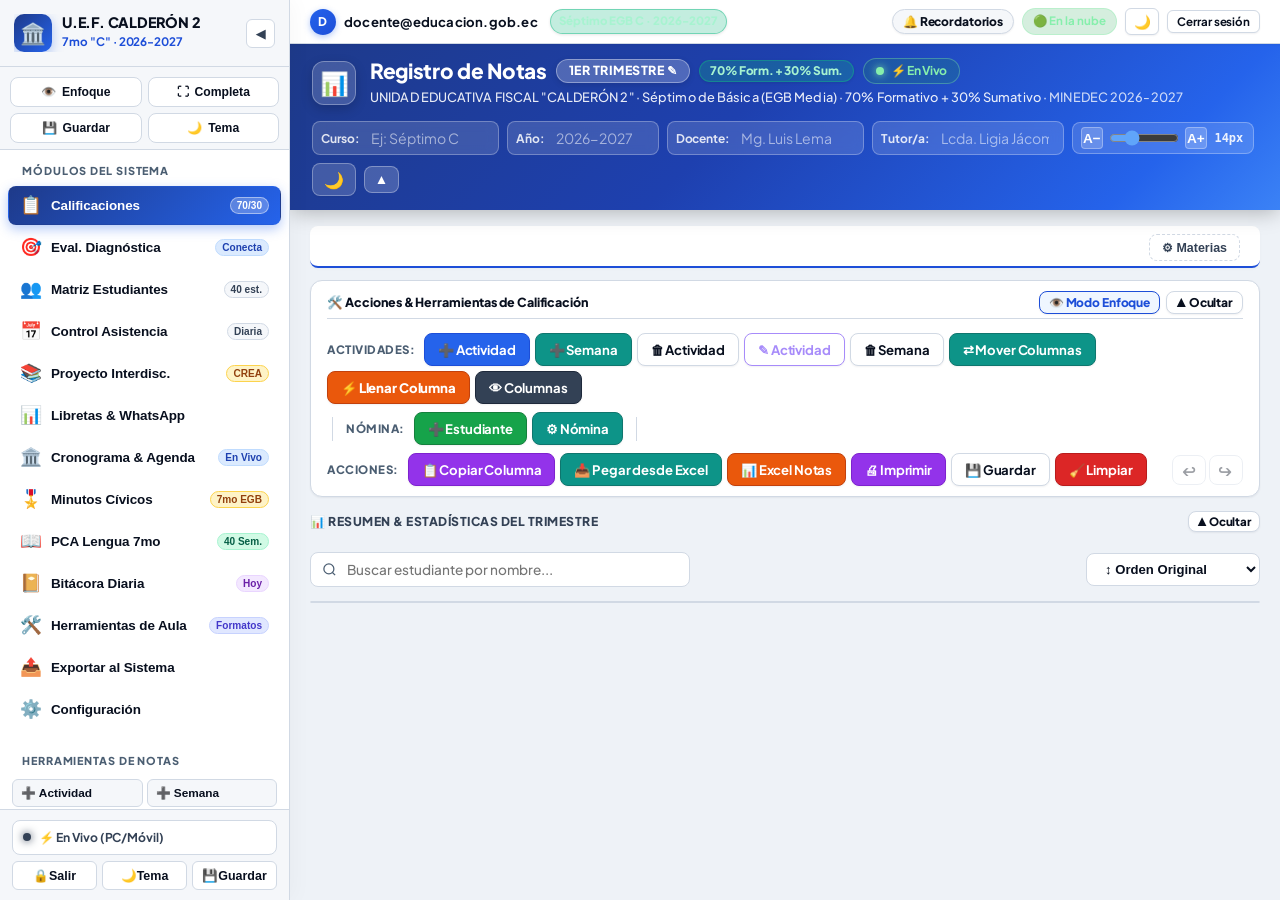
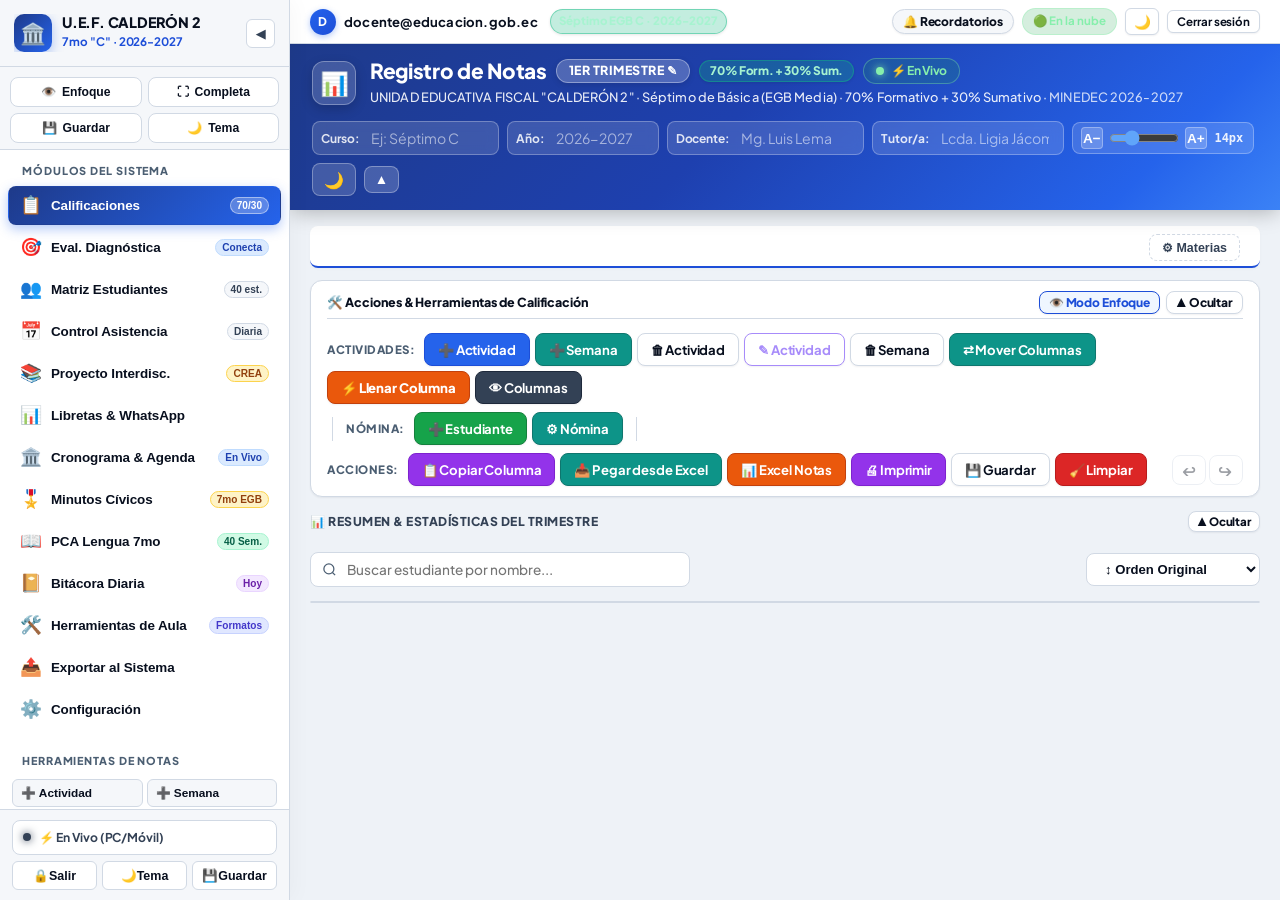
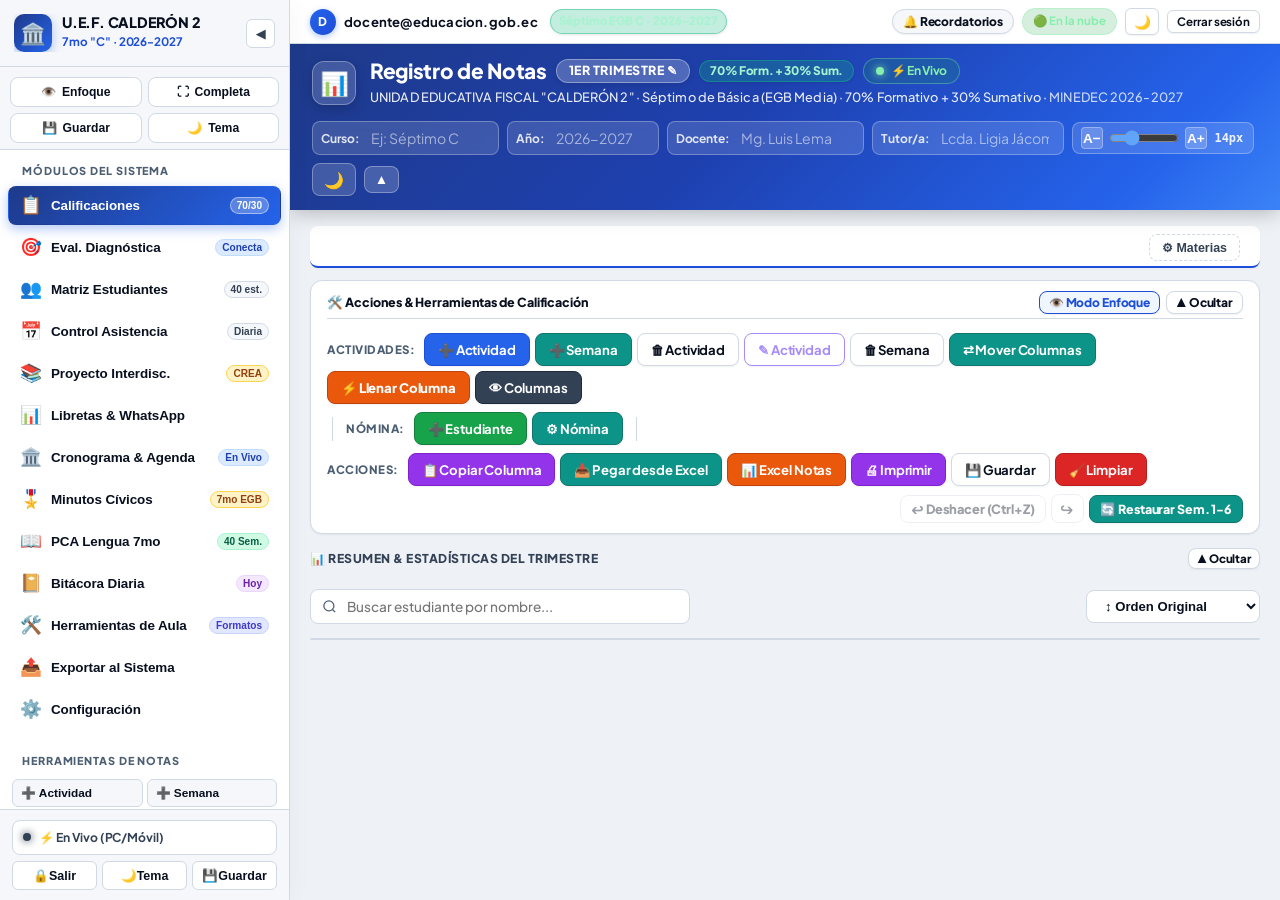
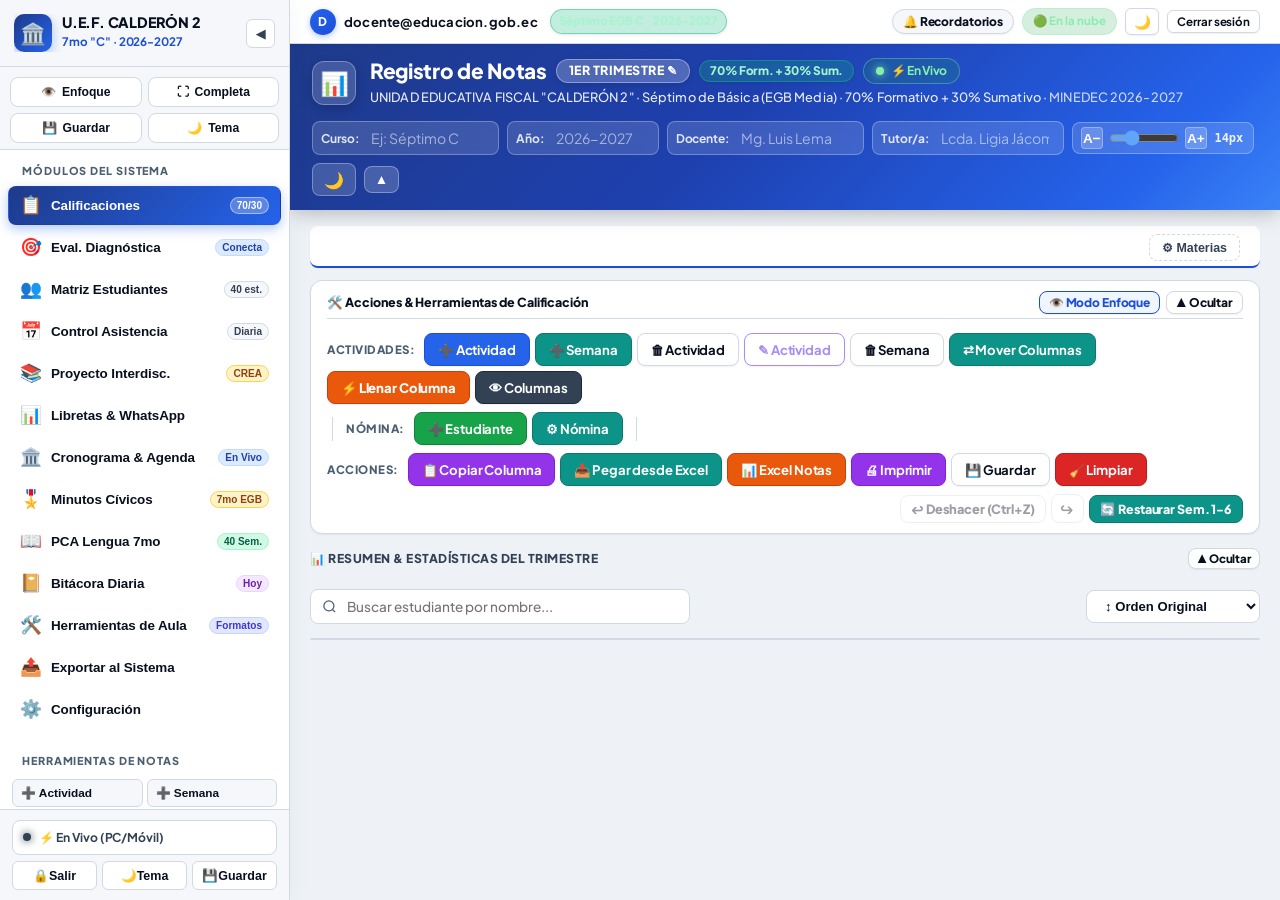
